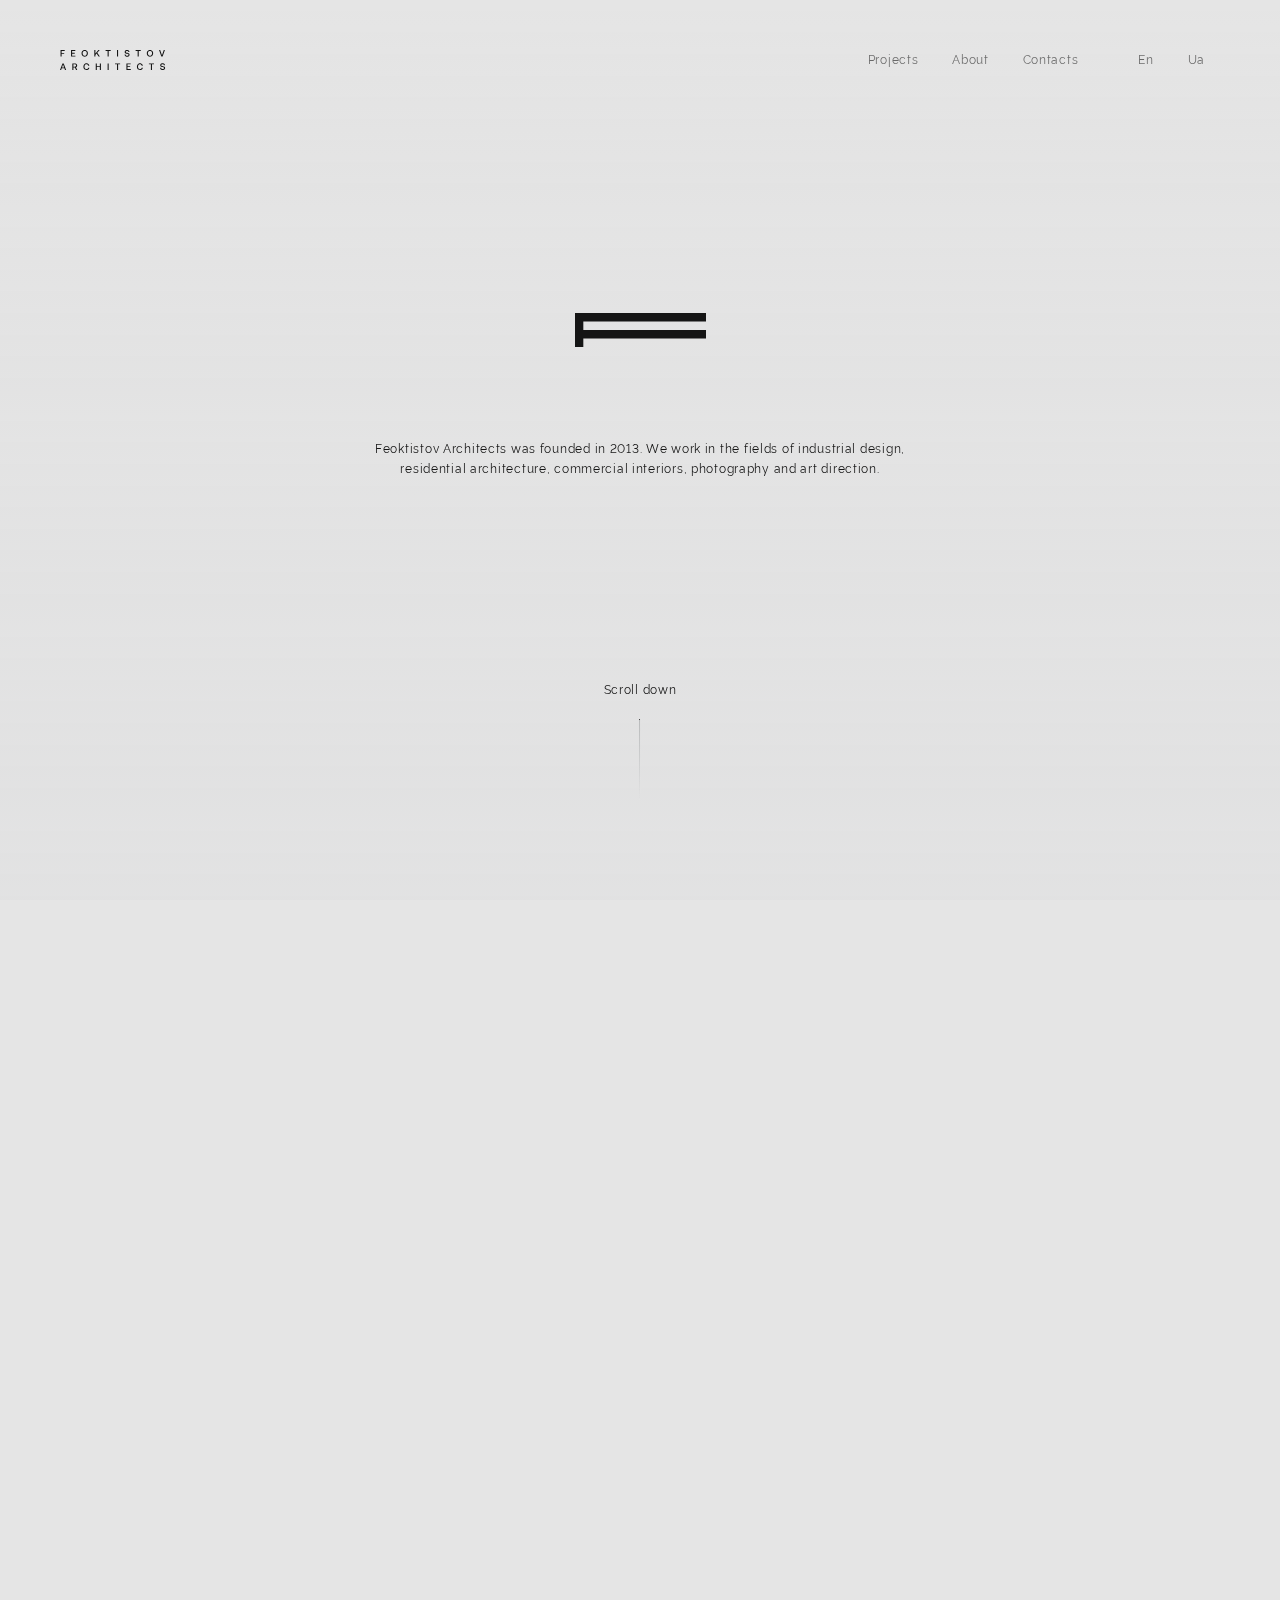
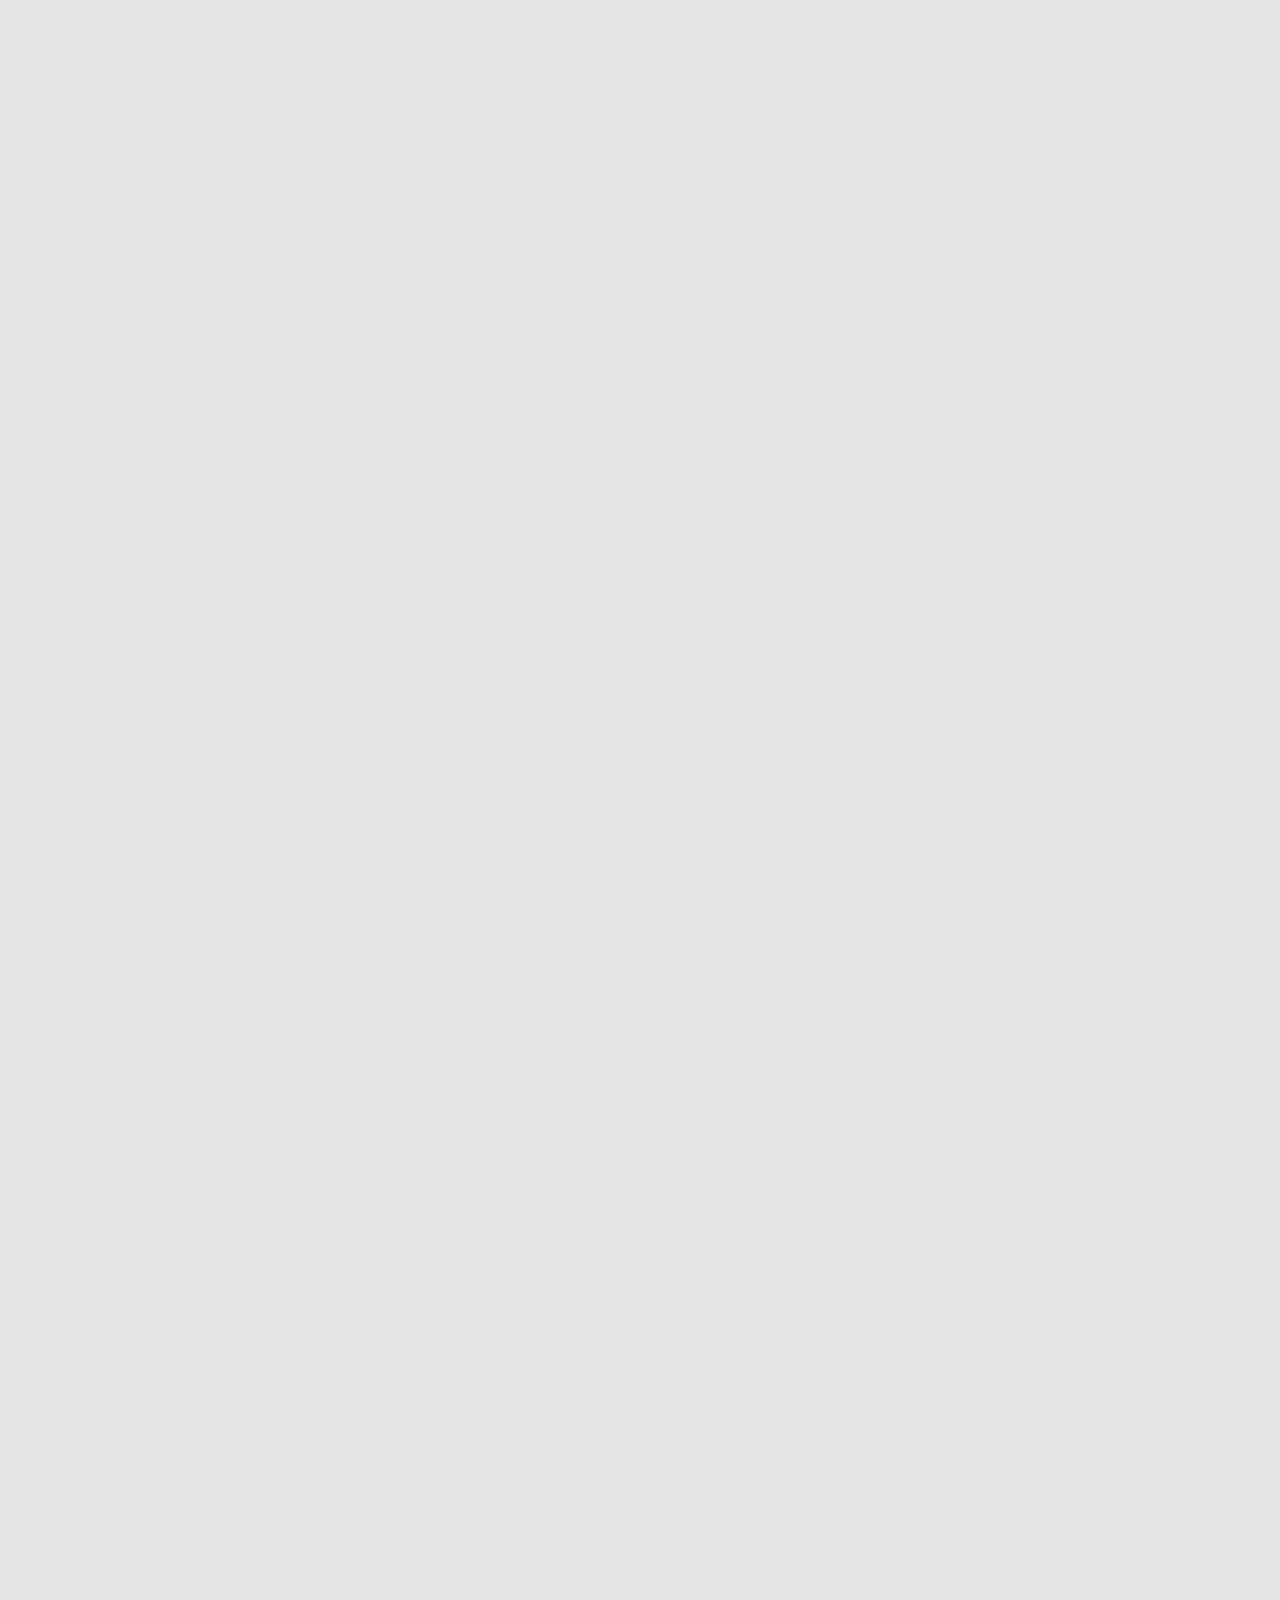
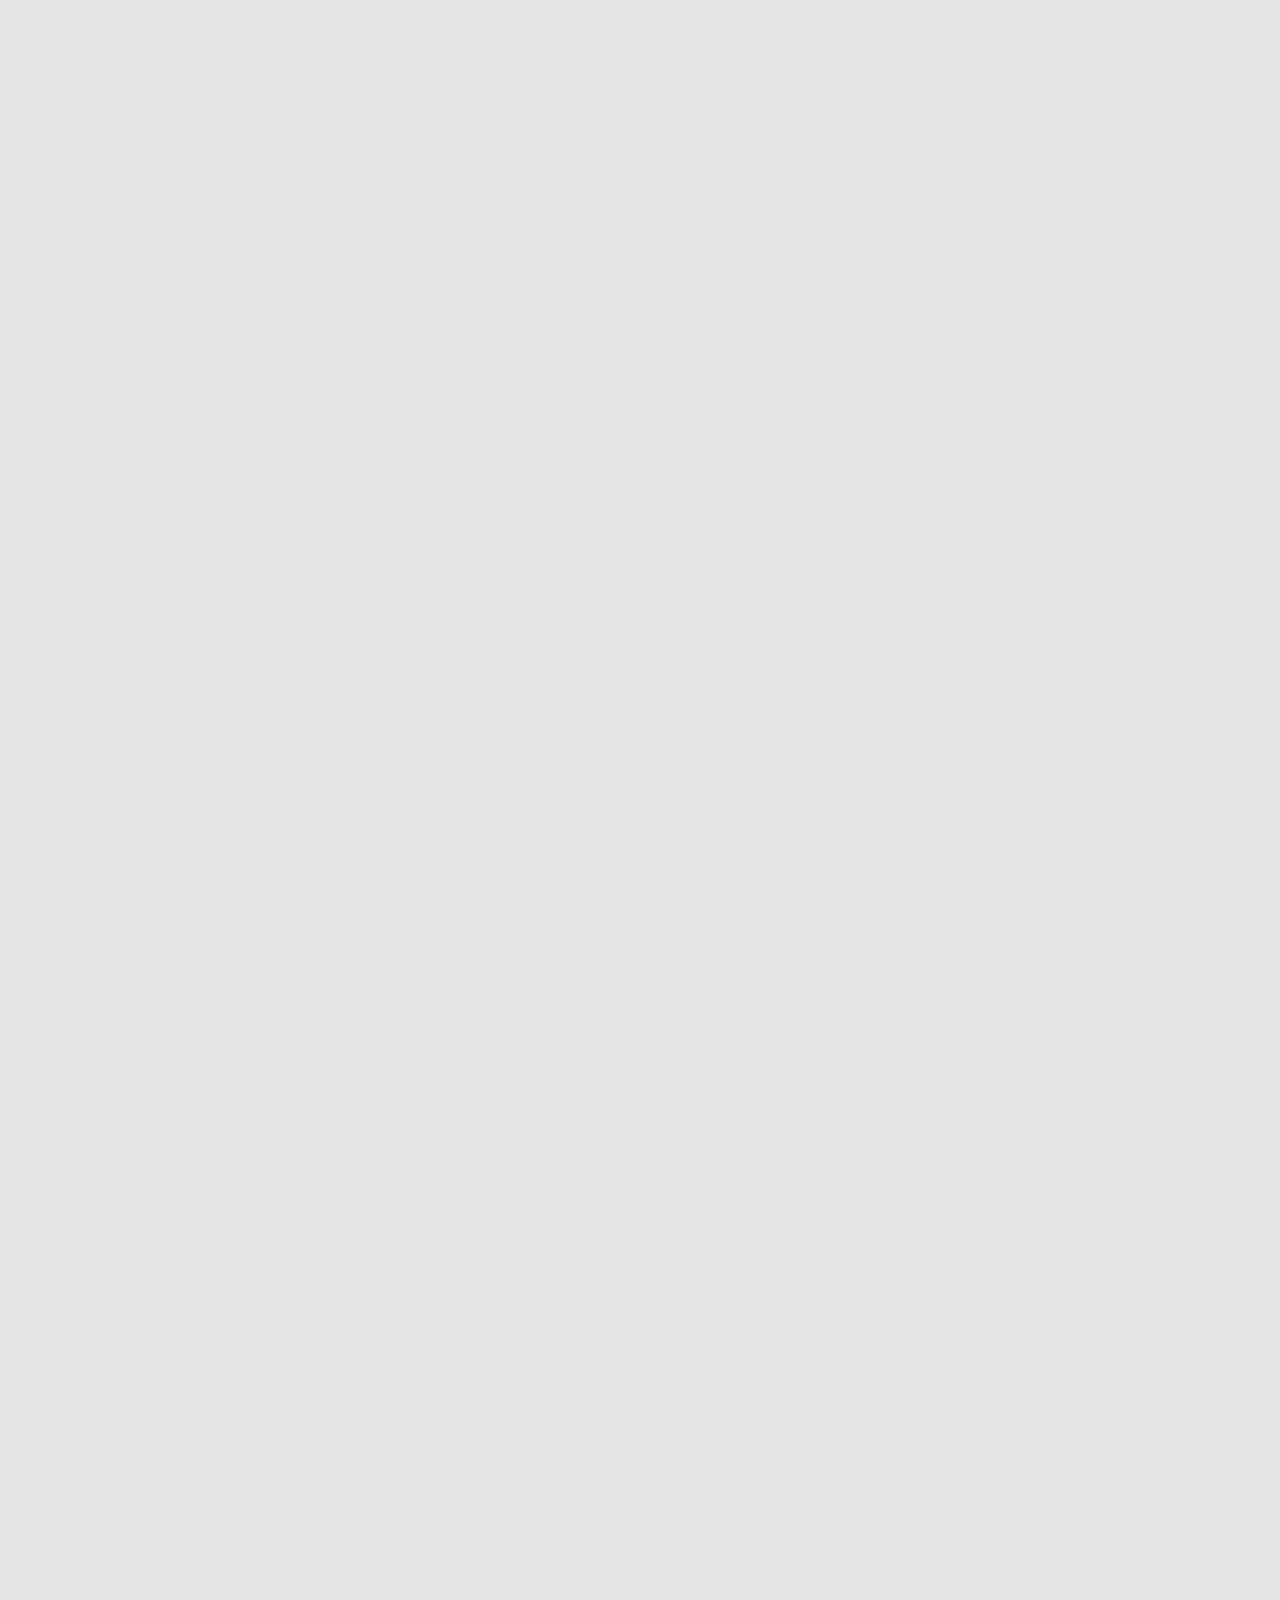
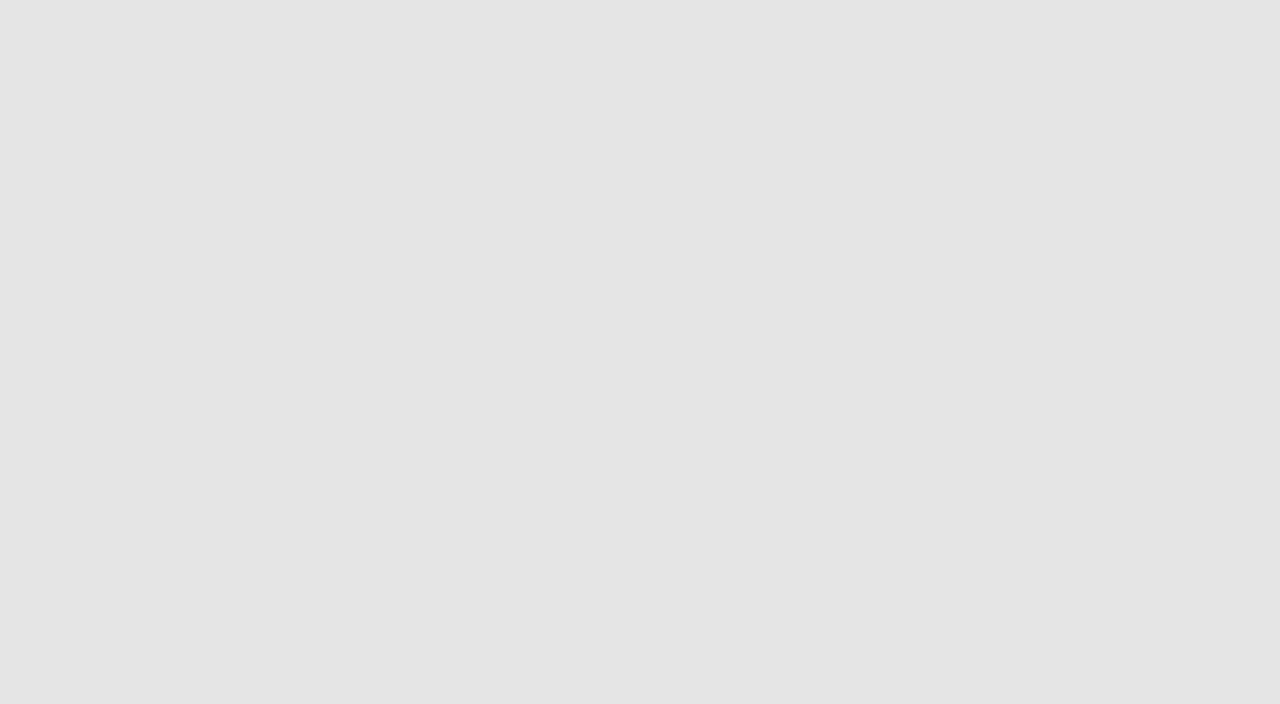
==== index.html @ 5d20e9a1 "zoom restore" ====
<!DOCTYPE html>
<html lang="ru">
<head>
	<meta charset="utf-8">
	<title>index.html</title>
	<meta name="description" content="">
	<meta http-equiv="X-UA-Compatible" content="IE=edge">
	<meta name="viewport" content="width=device-width, initial-scale=1, maximum-scale=1">
	<meta property="og:image" content="path/to/image.jpg">
	<link rel="icon" href="img/favicon/favicon.ico">
	<link rel="apple-touch-icon" sizes="180x180" href="img/favicon/apple-touch-icon-180x180.png">
	<meta name="theme-color" content="#000">
	<link rel="stylesheet" href="css/main.min.css">


	<meta name="robots" content="noindex, nofollow" />


</head>
<body>
	<header class="header-main">
			<a href="index.html" class="logo">

				<svg width="106" height="20" viewBox="0 0 106 20" fill="none" xmlns="http://www.w3.org/2000/svg"> <path fill-rule="evenodd" clip-rule="evenodd" d="M26.3571 6.21734C25.8747 6.50137 25.3246 6.64565 24.7115 6.64565C24.0938 6.64565 23.5483 6.50137 23.0658 6.21734C22.5834 5.93326 22.2092 5.53652 21.9432 5.03155C21.6772 4.52662 21.542 3.95852 21.542 3.32282C21.542 2.68709 21.6772 2.11903 21.9432 1.61406C22.2092 1.10909 22.5834 0.71688 23.0658 0.428314C23.5483 0.144283 24.0983 0 24.7115 0C25.3292 0 25.8747 0.144283 26.3571 0.428314C26.8395 0.712345 27.2137 1.10909 27.4797 1.61406C27.7457 2.11903 27.881 2.68709 27.881 3.32282C27.881 3.95852 27.7457 4.52662 27.4797 5.03155C27.2137 5.53652 26.8395 5.93326 26.3571 6.21734ZM23.6339 5.40126C23.9495 5.60414 24.3057 5.70334 24.7115 5.70334C25.1172 5.70334 25.4734 5.60414 25.789 5.40126C26.1046 5.19837 26.3481 4.91434 26.5194 4.55366C26.6907 4.19297 26.7809 3.78271 26.7809 3.32732C26.7809 2.87197 26.6953 2.4662 26.5194 2.10098C26.3436 1.7358 26.1001 1.45626 25.789 1.25337C25.4734 1.05049 25.1172 0.951291 24.7115 0.951291C24.3057 0.951291 23.9495 1.05049 23.6339 1.25337C23.3183 1.45626 23.0749 1.74029 22.9035 2.10098C22.7277 2.4662 22.642 2.87197 22.642 3.32732C22.642 3.78271 22.7277 4.18848 22.9035 4.55366C23.0749 4.91883 23.3183 5.20291 23.6339 5.40126Z" fill="#151515"/> <path d="M4.71597 1.01443V0.0631376H0.545541V6.59154H1.61858V3.83228H4.17494V2.90803H1.61858V1.01443H4.71597Z" fill="#151515"/> <path d="M15.3021 1.01443V0.0631376H11.0415V6.59154H15.4148V5.6402H12.1145V3.7466H14.743V2.82235H12.1145V1.01443H15.3021Z" fill="#151515"/> <path d="M35.3968 3.431V0.0631376H34.3238V6.59154H35.3968V4.88277L36.533 3.60686L38.5753 6.59154H39.8738L37.2994 2.78629L39.698 0.0631376H38.3905L35.3968 3.431Z" fill="#151515"/> <path d="M50.6944 0.0631376V1.01443H48.679V6.59154H47.606V1.01443H45.5907V0.0631376H50.6944Z" fill="#151515"/> <path d="M58.0794 6.59154V0.0631376H57.0064V6.59154H58.0794Z" fill="#151515"/> <path d="M66.0551 5.39223C66.3391 5.62669 66.7043 5.74394 67.1597 5.74394C67.5564 5.74394 67.8811 5.65826 68.1245 5.48694C68.368 5.31562 68.4942 5.07663 68.4942 4.77459C68.4942 4.55815 68.4266 4.38234 68.2958 4.25611C68.1606 4.12983 67.9802 4.03068 67.7503 3.96305C67.5204 3.89542 67.1957 3.82326 66.781 3.7466C66.3571 3.66999 65.9965 3.57529 65.6944 3.45355C65.3923 3.33185 65.1488 3.14697 64.9595 2.899C64.7701 2.65103 64.6755 2.32191 64.6755 1.92063C64.6755 1.54643 64.7746 1.21282 64.9685 0.924257C65.1624 0.635691 65.4374 0.405771 65.7891 0.24348C66.1407 0.0811455 66.542 0 66.9974 0C67.4618 0 67.8811 0.0856804 68.2462 0.261488C68.6114 0.43734 68.9 0.676286 69.1119 0.978369C69.3238 1.28494 69.4365 1.63211 69.459 2.02437H68.404C68.368 1.69071 68.2192 1.4202 67.9667 1.21282C67.7097 1.0054 67.3896 0.906205 66.9974 0.906205C66.6187 0.906205 66.3166 0.987395 66.0866 1.15418C65.8612 1.321 65.7485 1.55097 65.7485 1.84851C65.7485 2.06043 65.8161 2.22725 65.9469 2.35348C66.0821 2.47971 66.258 2.56989 66.4834 2.63302C66.7088 2.69612 67.0289 2.76374 67.4437 2.8404C67.8675 2.91705 68.2282 3.01625 68.5348 3.13795C68.8414 3.26422 69.0893 3.44457 69.2787 3.688C69.4681 3.93148 69.5673 4.25157 69.5673 4.64832C69.5673 5.03155 69.4636 5.37872 69.2607 5.68529C69.0533 5.99191 68.7692 6.22632 68.404 6.39768C68.0388 6.569 67.6196 6.65463 67.1552 6.65463C66.6412 6.65463 66.1858 6.55997 65.7936 6.37514C65.4013 6.19026 65.0947 5.92877 64.8738 5.59512C64.6529 5.26151 64.5402 4.88277 64.5357 4.45446L65.5907 4.47251C65.6177 4.8512 65.771 5.16231 66.0551 5.39223Z" fill="#151515"/> <path d="M80.7395 1.01443V0.0631376H75.6358V1.01443H77.6511V6.59154H78.7242V1.01443H80.7395Z" fill="#151515"/> <path fill-rule="evenodd" clip-rule="evenodd" d="M91.6187 6.21734C91.1363 6.50137 90.5862 6.64565 89.973 6.64565C89.3599 6.64565 88.8098 6.50137 88.3274 6.21734C87.845 5.93326 87.4708 5.53652 87.2048 5.03155C86.9388 4.52662 86.8035 3.95852 86.8035 3.32282C86.8035 2.68709 86.9388 2.11903 87.2048 1.61406C87.4708 1.10909 87.845 0.71688 88.3274 0.428314C88.8098 0.144283 89.3599 0 89.973 0C90.5862 0 91.1363 0.144283 91.6187 0.428314C92.1011 0.712345 92.4753 1.10909 92.7413 1.61406C93.0073 2.11903 93.1426 2.68709 93.1426 3.32282C93.1426 3.95852 93.0073 4.52662 92.7413 5.03155C92.4753 5.53652 92.1011 5.93326 91.6187 6.21734ZM88.8955 5.40126C89.2111 5.60414 89.5673 5.70334 89.973 5.70334C90.3788 5.70334 90.735 5.60414 91.0506 5.40126C91.3662 5.19837 91.6096 4.91434 91.781 4.55366C91.9523 4.19297 92.0425 3.78271 92.0425 3.32732C92.0425 2.87197 91.9568 2.4662 91.781 2.10098C91.6051 1.7358 91.3617 1.45626 91.0506 1.25337C90.735 1.05049 90.3788 0.951291 89.973 0.951291C89.5673 0.951291 89.2111 1.05049 88.8955 1.25337C88.5799 1.45626 88.3364 1.74029 88.1651 2.10098C87.9893 2.4662 87.9036 2.87197 87.9036 3.32732C87.9036 3.78271 87.9893 4.18848 88.1651 4.55366C88.3409 4.91883 88.5799 5.20291 88.8955 5.40126Z" fill="#151515"/> <path d="M101.975 5.30206L100.176 0.0631376H99.0353L101.33 6.59154H102.615L104.901 0.0631376H103.792L101.975 5.30206Z" fill="#151515"/> <path fill-rule="evenodd" clip-rule="evenodd" d="M2.44364 13.4085H3.71957L6.1542 19.9369H5.00902L4.39135 18.3228H1.71326L1.10911 19.9369H0L2.44364 13.4085ZM4.09378 17.4076L3.04779 14.5627L2.01082 17.4076H4.09378Z" fill="#151515"/> <path fill-rule="evenodd" clip-rule="evenodd" d="M16.8936 14.3914C16.7043 14.0803 16.4382 13.8368 16.0956 13.6655C15.7529 13.4941 15.3562 13.4085 14.8963 13.4085H12.3219V19.9324H13.395V17.5654H14.8512L16.0911 19.9324H17.2859L15.9062 17.331C16.294 17.1957 16.6006 16.9613 16.8305 16.6321C17.0604 16.303 17.1777 15.9243 17.1777 15.4869C17.1777 15.0721 17.083 14.707 16.8936 14.3914ZM15.7394 16.3255C15.5095 16.5329 15.2029 16.6366 14.8197 16.6366V16.6411H13.404V14.3463H14.8197C15.2074 14.3463 15.514 14.45 15.7394 14.6573C15.9648 14.8648 16.0776 15.1443 16.0776 15.4914C16.0776 15.8386 15.9694 16.1181 15.7394 16.3255Z" fill="#151515"/> <path d="M24.8963 13.7692C25.3697 13.4941 25.9288 13.3544 26.56 13.3544C27.0514 13.3544 27.4933 13.4491 27.89 13.6339C28.2868 13.8188 28.6069 14.0848 28.8549 14.4319C29.1028 14.7791 29.2606 15.1758 29.3283 15.6312H28.2552C28.1515 15.2164 27.9441 14.8873 27.6375 14.6529C27.331 14.4184 26.9567 14.2967 26.5104 14.2967C26.1046 14.2967 25.753 14.3959 25.4464 14.5987C25.1398 14.8016 24.9099 15.0812 24.7475 15.4374C24.5852 15.7935 24.5041 16.2083 24.5041 16.6727C24.5041 17.1326 24.5852 17.5428 24.7475 17.9035C24.9099 18.2642 25.1443 18.5437 25.4464 18.7466C25.753 18.9495 26.1046 19.0487 26.5104 19.0487C26.9567 19.0487 27.331 18.9315 27.633 18.6925C27.9351 18.4536 28.138 18.1289 28.2417 17.7142H29.3147C29.2471 18.174 29.0893 18.5753 28.8458 18.9179C28.6024 19.2606 28.2823 19.5221 27.89 19.7115C27.4978 19.9008 27.0559 19.991 26.5555 19.991C25.9198 19.991 25.3652 19.8558 24.8918 19.5807C24.4184 19.3057 24.0487 18.9179 23.7917 18.4175C23.5347 17.9171 23.404 17.3355 23.404 16.6682C23.404 16.0099 23.5347 15.4283 23.7917 14.9279C24.0532 14.4319 24.4184 14.0442 24.8963 13.7692Z" fill="#151515"/> <path d="M36.817 16.1497V13.3995H35.7439V19.9369H36.817V17.101H39.8467V19.9369H40.9198V13.3995H39.8467V16.1497H36.817Z" fill="#151515"/> <path d="M48.6881 13.4085V19.9369H47.615V13.4085H48.6881Z" fill="#151515"/> <path d="M60.1128 14.3598V13.4085H55.0091V14.3598H57.0244V19.9369H58.0974V14.3598H60.1128Z" fill="#151515"/> <path d="M70.6899 13.4085V14.3598H67.4978V16.1677H70.1263V17.092H67.4978V18.9856H70.7981V19.9369H66.4248V13.4085H70.6899Z" fill="#151515"/> <path d="M80.0767 13.3544C79.4455 13.3544 78.8865 13.4941 78.4131 13.7692C77.9397 14.0442 77.57 14.4319 77.3085 14.9279C77.0515 15.4283 76.9207 16.0099 76.9207 16.6682C76.9207 17.3355 77.0515 17.9171 77.3085 18.4175C77.5655 18.9179 77.9352 19.3057 78.4085 19.5807C78.882 19.8558 79.4365 19.991 80.0722 19.991C80.5727 19.991 81.0145 19.9008 81.4067 19.7115C81.799 19.5221 82.1191 19.2606 82.3626 18.9179C82.606 18.5753 82.7638 18.174 82.8315 17.7142H81.7584C81.6547 18.1289 81.4518 18.4536 81.1498 18.6925C80.8477 18.9315 80.4735 19.0487 80.0271 19.0487C79.6214 19.0487 79.2697 18.9495 78.9631 18.7466C78.661 18.5437 78.4266 18.2642 78.2643 17.9035C78.102 17.5428 78.0208 17.1326 78.0208 16.6727C78.0208 16.2083 78.102 15.7935 78.2643 15.4374C78.4266 15.0812 78.6565 14.8016 78.9631 14.5987C79.2697 14.3959 79.6214 14.2967 80.0271 14.2967C80.4735 14.2967 80.8477 14.4184 81.1543 14.6529C81.4609 14.8873 81.6683 15.2164 81.7719 15.6312H82.845C82.7774 15.1758 82.6196 14.7791 82.3716 14.4319C82.1236 14.0848 81.8035 13.8188 81.4067 13.6339C81.01 13.4491 80.5682 13.3544 80.0767 13.3544Z" fill="#151515"/> <path d="M93.9947 13.4085V14.3598H91.9793V19.9369H90.9063V14.3598H88.891V13.4085H93.9947Z" fill="#151515"/> <path d="M102.692 19.0893C102.236 19.0893 101.871 18.9721 101.587 18.7376C101.303 18.5077 101.15 18.1966 101.123 17.8179L100.068 17.7998C100.072 18.2281 100.185 18.6069 100.406 18.9405C100.627 19.2741 100.933 19.5356 101.326 19.7205C101.718 19.9053 102.173 20 102.687 20C103.152 20 103.571 19.9144 103.936 19.743C104.301 19.5717 104.585 19.3373 104.793 19.0307C104.996 18.7241 105.099 18.3769 105.099 17.9937C105.099 17.5969 105.005 17.2768 104.811 17.0334C104.621 16.7899 104.373 16.6096 104.067 16.4833C103.76 16.3616 103.4 16.2624 102.976 16.1858C102.561 16.1091 102.241 16.0415 102.015 15.9784C101.79 15.9153 101.614 15.8251 101.479 15.6989C101.348 15.5726 101.281 15.4058 101.281 15.1939C101.281 14.8963 101.393 14.6664 101.619 14.4995C101.849 14.3328 102.151 14.2516 102.529 14.2516C102.922 14.2516 103.242 14.3508 103.499 14.5582C103.751 14.7656 103.9 15.0361 103.936 15.3697H104.991C104.969 14.9775 104.856 14.6303 104.644 14.3237C104.432 14.0217 104.143 13.7827 103.778 13.6069C103.413 13.431 102.994 13.3454 102.529 13.3454C102.074 13.3454 101.673 13.4265 101.321 13.5888C100.969 13.7511 100.694 13.9811 100.501 14.2696C100.307 14.5582 100.207 14.8918 100.207 15.266C100.207 15.6673 100.302 15.9964 100.492 16.2444C100.681 16.4923 100.924 16.6772 101.226 16.7989C101.529 16.9207 101.889 17.0154 102.313 17.092C102.728 17.1686 103.052 17.2408 103.282 17.3084C103.512 17.376 103.693 17.4752 103.828 17.6015C103.959 17.7277 104.026 17.9035 104.026 18.12C104.026 18.422 103.9 18.661 103.657 18.8323C103.413 19.0036 103.088 19.0893 102.692 19.0893Z" fill="#151515"/> </svg>

			</a>
			<div class="navs-wrap">
				<nav clas="nav-main">
					<a href="projects.html">Projects</a>
					<a href="aboutus.html">About</a>
					<a href="contactus.html">Contacts</a>
				</nav>
				<nav class="nav-lang">
					<a href="#">En</a>
					<a href="#">Ua</a>
				</nav>
			</div>
		</header>
	<div class="viewport">
		<div id="scroll-container">
			<section class="section-head">
				<svg width="131" height="34" viewBox="0 0 131 34" fill="none" xmlns="http://www.w3.org/2000/svg"> <path d="M0 0V34H8.31711V25.5H131V17H8.31711V8.5H131V0H0Z" fill="#151515"/> </svg>
				<h1>Feoktistov Architects was founded in 2013. We work in the fields of industrial design, residential architecture, commercial interiors, photography and art direction.</h1>
				<spam class="scrolldown">Scroll down</span>
			</section>
			<section id="projects" class="section-projects section--width">
				<div class="projects-holder">
					<a href="project.html" class="project-item">
						<div class="img" >
							<img class="b-lazy" width="480" height="580"
								src="[data-uri]" 
								data-src="img/project1.jpg" 
								data-srcset="img/project1-0.5.jpg 480w, img/project1-0.75.jpg 960w, img/project1.jpg 1440w">
						</div>
						<p class="project-name">Gorcafe 1654</p>
						<span class="location">Kharkiv, Ukraine</span>
					</a>
					<a href="project.html" class="project-item rellax" data-rellax-speed="3.5">
						<div class="img" >
							<img class="b-lazy" width="480" height="580" src="[data-uri]" data-src="img/project2.jpg">
						</div>
						<p class="project-name">Dental Clinic WHITE</p>
						<span class="location">Prague, Czech Republic</span>
					</a>
					<a href="project.html" class="project-item">
						<div class="img" >
							<img class="b-lazy" width="480" height="580" src="[data-uri]" data-src="img/project3.jpg">
						</div>
						<p class="project-name">Gastrobistro Tangerine</p>
						<span class="location">Kharkiv, Ukraine</span>
					</a>
					<a href="project.html" class="project-item rellax" data-rellax-speed="3.5">
						<div class="img" >
							<img class="b-lazy" width="480" height="580" src="[data-uri]" data-src="img/project4.jpg">
						</div>
						<p class="project-name">JZL</p>
						<span class="location">Kyiv, Ukraine</span>
					</a>
					
				</div>
				<div class="center">
					<a class="all a-line" href="projects.html">Все проекты</a>
				</div>
			</section>
			<section class="section-about section--width">
				<h2>О Нас</h2>
				<p class="description">Deserunt adipisicing reprehenderit occaecat laboris velit sit eu nostrud ea et ex cupidatat quis. In reprehenderit aliqua commodo proident velit in ipsum non pariatur. Elit nulla anim eiusmod est aliquip reprehenderit fugiat consectetur.</p>
				<div class="about-holder">
					<div class="about-item">
						<div class="img">
							<img class="b-lazy" src="[data-uri]" width="380" height="480" data-src="img/about1.jpg" data-aos="fade-in">
						</div>
						<p>Tatyana Feoktistova</p>
						<p class="position">Co-Owner / Designer</p>
						<p>Feoktistov Architects was founded in 2013. We work in the fields of industrial design, residential architecture, commercial interiors, photography and art direction. Facebook Instagram</p>
					</div>
					<div class="about-item rellax-center">
						<div class="img">
							<img class="b-lazy" src="[data-uri]" width="380" height="480" data-src="img/about2.jpg" data-aos="fade-in">
						</div>
						<p>Nikita Feoktistov</p>
						<p class="position">Owner / Architector</p>
						<p>Feoktistov Architects was founded in 2013. We work in the fields of industrial design, residential architecture, commercial interiors, photography and art direction.</p>
					</div>
				</div>
			</section>
			<section class="section-contactus">
				<h2>contact us</h2>
				<p>Feoktistov Architects was founded in 2013. We work in the fields of industrial design, residential architecture, commercial interiors, photography and art direction.</p>
				<div class="running-line">
					<a class="a-line" href="mailto:studio@feoktistovarchitects.com" target="_blank">studio@feoktistovarchitects.com</a>
					<a class="a-line" href="mailto:studio@feoktistovarchitects.com" target="_blank">studio@feoktistovarchitects.com</a>
					<a class="a-line" href="mailto:studio@feoktistovarchitects.com" target="_blank">studio@feoktistovarchitects.com</a>
					<a class="a-line" href="mailto:studio@feoktistovarchitects.com" target="_blank">studio@feoktistovarchitects.com</a>
					<a class="a-line" href="mailto:studio@feoktistovarchitects.com" target="_blank">studio@feoktistovarchitects.com</a>
					<a class="a-line" href="mailto:studio@feoktistovarchitects.com" target="_blank">studio@feoktistovarchitects.com</a>
				</div>
				<div class="phone">
					+38 (050) 401 86 61  &nbsp;|&nbsp;  <a href="#" class="a-line">Telegram</a>
				</div>
				<nav class="nav-social">
					<a href="#" class="a-line">Instagram</a>
					<a href="#" class="a-line">Pinterest</a>
					<a href="#" class="a-line">Behance</a>
				</nav>
			</section>
			<footer class="footer-main">
				<span>© 2021 feoktistovarchitects</span>
				<nav class="nav-policy">
					<a href="policy.html">Privacy Policy</a>
					<a href="policy.html">Credits</a>
				</nav>
			</footer>
		</div>
	</div>

	<script src="js/scripts.min.js"></script>
</body>
</html>
---- css/main.min.css ----
[data-aos][data-aos][data-aos-duration="50"],body[data-aos-duration="50"] [data-aos]{transition-duration:50ms}[data-aos][data-aos][data-aos-delay="50"],body[data-aos-delay="50"] [data-aos]{transition-delay:0}[data-aos][data-aos][data-aos-delay="50"].aos-animate,body[data-aos-delay="50"] [data-aos].aos-animate{transition-delay:50ms}[data-aos][data-aos][data-aos-duration="100"],body[data-aos-duration="100"] [data-aos]{transition-duration:.1s}[data-aos][data-aos][data-aos-delay="100"],body[data-aos-delay="100"] [data-aos]{transition-delay:0}[data-aos][data-aos][data-aos-delay="100"].aos-animate,body[data-aos-delay="100"] [data-aos].aos-animate{transition-delay:.1s}[data-aos][data-aos][data-aos-duration="150"],body[data-aos-duration="150"] [data-aos]{transition-duration:.15s}[data-aos][data-aos][data-aos-delay="150"],body[data-aos-delay="150"] [data-aos]{transition-delay:0}[data-aos][data-aos][data-aos-delay="150"].aos-animate,body[data-aos-delay="150"] [data-aos].aos-animate{transition-delay:.15s}[data-aos][data-aos][data-aos-duration="200"],body[data-aos-duration="200"] [data-aos]{transition-duration:.2s}[data-aos][data-aos][data-aos-delay="200"],body[data-aos-delay="200"] [data-aos]{transition-delay:0}[data-aos][data-aos][data-aos-delay="200"].aos-animate,body[data-aos-delay="200"] [data-aos].aos-animate{transition-delay:.2s}[data-aos][data-aos][data-aos-duration="250"],body[data-aos-duration="250"] [data-aos]{transition-duration:.25s}[data-aos][data-aos][data-aos-delay="250"],body[data-aos-delay="250"] [data-aos]{transition-delay:0}[data-aos][data-aos][data-aos-delay="250"].aos-animate,body[data-aos-delay="250"] [data-aos].aos-animate{transition-delay:.25s}[data-aos][data-aos][data-aos-duration="300"],body[data-aos-duration="300"] [data-aos]{transition-duration:.3s}[data-aos][data-aos][data-aos-delay="300"],body[data-aos-delay="300"] [data-aos]{transition-delay:0}[data-aos][data-aos][data-aos-delay="300"].aos-animate,body[data-aos-delay="300"] [data-aos].aos-animate{transition-delay:.3s}[data-aos][data-aos][data-aos-duration="350"],body[data-aos-duration="350"] [data-aos]{transition-duration:.35s}[data-aos][data-aos][data-aos-delay="350"],body[data-aos-delay="350"] [data-aos]{transition-delay:0}[data-aos][data-aos][data-aos-delay="350"].aos-animate,body[data-aos-delay="350"] [data-aos].aos-animate{transition-delay:.35s}[data-aos][data-aos][data-aos-duration="400"],body[data-aos-duration="400"] [data-aos]{transition-duration:.4s}[data-aos][data-aos][data-aos-delay="400"],body[data-aos-delay="400"] [data-aos]{transition-delay:0}[data-aos][data-aos][data-aos-delay="400"].aos-animate,body[data-aos-delay="400"] [data-aos].aos-animate{transition-delay:.4s}[data-aos][data-aos][data-aos-duration="450"],body[data-aos-duration="450"] [data-aos]{transition-duration:.45s}[data-aos][data-aos][data-aos-delay="450"],body[data-aos-delay="450"] [data-aos]{transition-delay:0}[data-aos][data-aos][data-aos-delay="450"].aos-animate,body[data-aos-delay="450"] [data-aos].aos-animate{transition-delay:.45s}[data-aos][data-aos][data-aos-duration="500"],body[data-aos-duration="500"] [data-aos]{transition-duration:.5s}[data-aos][data-aos][data-aos-delay="500"],body[data-aos-delay="500"] [data-aos]{transition-delay:0}[data-aos][data-aos][data-aos-delay="500"].aos-animate,body[data-aos-delay="500"] [data-aos].aos-animate{transition-delay:.5s}[data-aos][data-aos][data-aos-duration="550"],body[data-aos-duration="550"] [data-aos]{transition-duration:.55s}[data-aos][data-aos][data-aos-delay="550"],body[data-aos-delay="550"] [data-aos]{transition-delay:0}[data-aos][data-aos][data-aos-delay="550"].aos-animate,body[data-aos-delay="550"] [data-aos].aos-animate{transition-delay:.55s}[data-aos][data-aos][data-aos-duration="600"],body[data-aos-duration="600"] [data-aos]{transition-duration:.6s}[data-aos][data-aos][data-aos-delay="600"],body[data-aos-delay="600"] [data-aos]{transition-delay:0}[data-aos][data-aos][data-aos-delay="600"].aos-animate,body[data-aos-delay="600"] [data-aos].aos-animate{transition-delay:.6s}[data-aos][data-aos][data-aos-duration="650"],body[data-aos-duration="650"] [data-aos]{transition-duration:.65s}[data-aos][data-aos][data-aos-delay="650"],body[data-aos-delay="650"] [data-aos]{transition-delay:0}[data-aos][data-aos][data-aos-delay="650"].aos-animate,body[data-aos-delay="650"] [data-aos].aos-animate{transition-delay:.65s}[data-aos][data-aos][data-aos-duration="700"],body[data-aos-duration="700"] [data-aos]{transition-duration:.7s}[data-aos][data-aos][data-aos-delay="700"],body[data-aos-delay="700"] [data-aos]{transition-delay:0}[data-aos][data-aos][data-aos-delay="700"].aos-animate,body[data-aos-delay="700"] [data-aos].aos-animate{transition-delay:.7s}[data-aos][data-aos][data-aos-duration="750"],body[data-aos-duration="750"] [data-aos]{transition-duration:.75s}[data-aos][data-aos][data-aos-delay="750"],body[data-aos-delay="750"] [data-aos]{transition-delay:0}[data-aos][data-aos][data-aos-delay="750"].aos-animate,body[data-aos-delay="750"] [data-aos].aos-animate{transition-delay:.75s}[data-aos][data-aos][data-aos-duration="800"],body[data-aos-duration="800"] [data-aos]{transition-duration:.8s}[data-aos][data-aos][data-aos-delay="800"],body[data-aos-delay="800"] [data-aos]{transition-delay:0}[data-aos][data-aos][data-aos-delay="800"].aos-animate,body[data-aos-delay="800"] [data-aos].aos-animate{transition-delay:.8s}[data-aos][data-aos][data-aos-duration="850"],body[data-aos-duration="850"] [data-aos]{transition-duration:.85s}[data-aos][data-aos][data-aos-delay="850"],body[data-aos-delay="850"] [data-aos]{transition-delay:0}[data-aos][data-aos][data-aos-delay="850"].aos-animate,body[data-aos-delay="850"] [data-aos].aos-animate{transition-delay:.85s}[data-aos][data-aos][data-aos-duration="900"],body[data-aos-duration="900"] [data-aos]{transition-duration:.9s}[data-aos][data-aos][data-aos-delay="900"],body[data-aos-delay="900"] [data-aos]{transition-delay:0}[data-aos][data-aos][data-aos-delay="900"].aos-animate,body[data-aos-delay="900"] [data-aos].aos-animate{transition-delay:.9s}[data-aos][data-aos][data-aos-duration="950"],body[data-aos-duration="950"] [data-aos]{transition-duration:.95s}[data-aos][data-aos][data-aos-delay="950"],body[data-aos-delay="950"] [data-aos]{transition-delay:0}[data-aos][data-aos][data-aos-delay="950"].aos-animate,body[data-aos-delay="950"] [data-aos].aos-animate{transition-delay:.95s}[data-aos][data-aos][data-aos-duration="1000"],body[data-aos-duration="1000"] [data-aos]{transition-duration:1s}[data-aos][data-aos][data-aos-delay="1000"],body[data-aos-delay="1000"] [data-aos]{transition-delay:0}[data-aos][data-aos][data-aos-delay="1000"].aos-animate,body[data-aos-delay="1000"] [data-aos].aos-animate{transition-delay:1s}[data-aos][data-aos][data-aos-duration="1050"],body[data-aos-duration="1050"] [data-aos]{transition-duration:1.05s}[data-aos][data-aos][data-aos-delay="1050"],body[data-aos-delay="1050"] [data-aos]{transition-delay:0}[data-aos][data-aos][data-aos-delay="1050"].aos-animate,body[data-aos-delay="1050"] [data-aos].aos-animate{transition-delay:1.05s}[data-aos][data-aos][data-aos-duration="1100"],body[data-aos-duration="1100"] [data-aos]{transition-duration:1.1s}[data-aos][data-aos][data-aos-delay="1100"],body[data-aos-delay="1100"] [data-aos]{transition-delay:0}[data-aos][data-aos][data-aos-delay="1100"].aos-animate,body[data-aos-delay="1100"] [data-aos].aos-animate{transition-delay:1.1s}[data-aos][data-aos][data-aos-duration="1150"],body[data-aos-duration="1150"] [data-aos]{transition-duration:1.15s}[data-aos][data-aos][data-aos-delay="1150"],body[data-aos-delay="1150"] [data-aos]{transition-delay:0}[data-aos][data-aos][data-aos-delay="1150"].aos-animate,body[data-aos-delay="1150"] [data-aos].aos-animate{transition-delay:1.15s}[data-aos][data-aos][data-aos-duration="1200"],body[data-aos-duration="1200"] [data-aos]{transition-duration:1.2s}[data-aos][data-aos][data-aos-delay="1200"],body[data-aos-delay="1200"] [data-aos]{transition-delay:0}[data-aos][data-aos][data-aos-delay="1200"].aos-animate,body[data-aos-delay="1200"] [data-aos].aos-animate{transition-delay:1.2s}[data-aos][data-aos][data-aos-duration="1250"],body[data-aos-duration="1250"] [data-aos]{transition-duration:1.25s}[data-aos][data-aos][data-aos-delay="1250"],body[data-aos-delay="1250"] [data-aos]{transition-delay:0}[data-aos][data-aos][data-aos-delay="1250"].aos-animate,body[data-aos-delay="1250"] [data-aos].aos-animate{transition-delay:1.25s}[data-aos][data-aos][data-aos-duration="1300"],body[data-aos-duration="1300"] [data-aos]{transition-duration:1.3s}[data-aos][data-aos][data-aos-delay="1300"],body[data-aos-delay="1300"] [data-aos]{transition-delay:0}[data-aos][data-aos][data-aos-delay="1300"].aos-animate,body[data-aos-delay="1300"] [data-aos].aos-animate{transition-delay:1.3s}[data-aos][data-aos][data-aos-duration="1350"],body[data-aos-duration="1350"] [data-aos]{transition-duration:1.35s}[data-aos][data-aos][data-aos-delay="1350"],body[data-aos-delay="1350"] [data-aos]{transition-delay:0}[data-aos][data-aos][data-aos-delay="1350"].aos-animate,body[data-aos-delay="1350"] [data-aos].aos-animate{transition-delay:1.35s}[data-aos][data-aos][data-aos-duration="1400"],body[data-aos-duration="1400"] [data-aos]{transition-duration:1.4s}[data-aos][data-aos][data-aos-delay="1400"],body[data-aos-delay="1400"] [data-aos]{transition-delay:0}[data-aos][data-aos][data-aos-delay="1400"].aos-animate,body[data-aos-delay="1400"] [data-aos].aos-animate{transition-delay:1.4s}[data-aos][data-aos][data-aos-duration="1450"],body[data-aos-duration="1450"] [data-aos]{transition-duration:1.45s}[data-aos][data-aos][data-aos-delay="1450"],body[data-aos-delay="1450"] [data-aos]{transition-delay:0}[data-aos][data-aos][data-aos-delay="1450"].aos-animate,body[data-aos-delay="1450"] [data-aos].aos-animate{transition-delay:1.45s}[data-aos][data-aos][data-aos-duration="1500"],body[data-aos-duration="1500"] [data-aos]{transition-duration:1.5s}[data-aos][data-aos][data-aos-delay="1500"],body[data-aos-delay="1500"] [data-aos]{transition-delay:0}[data-aos][data-aos][data-aos-delay="1500"].aos-animate,body[data-aos-delay="1500"] [data-aos].aos-animate{transition-delay:1.5s}[data-aos][data-aos][data-aos-duration="1550"],body[data-aos-duration="1550"] [data-aos]{transition-duration:1.55s}[data-aos][data-aos][data-aos-delay="1550"],body[data-aos-delay="1550"] [data-aos]{transition-delay:0}[data-aos][data-aos][data-aos-delay="1550"].aos-animate,body[data-aos-delay="1550"] [data-aos].aos-animate{transition-delay:1.55s}[data-aos][data-aos][data-aos-duration="1600"],body[data-aos-duration="1600"] [data-aos]{transition-duration:1.6s}[data-aos][data-aos][data-aos-delay="1600"],body[data-aos-delay="1600"] [data-aos]{transition-delay:0}[data-aos][data-aos][data-aos-delay="1600"].aos-animate,body[data-aos-delay="1600"] [data-aos].aos-animate{transition-delay:1.6s}[data-aos][data-aos][data-aos-duration="1650"],body[data-aos-duration="1650"] [data-aos]{transition-duration:1.65s}[data-aos][data-aos][data-aos-delay="1650"],body[data-aos-delay="1650"] [data-aos]{transition-delay:0}[data-aos][data-aos][data-aos-delay="1650"].aos-animate,body[data-aos-delay="1650"] [data-aos].aos-animate{transition-delay:1.65s}[data-aos][data-aos][data-aos-duration="1700"],body[data-aos-duration="1700"] [data-aos]{transition-duration:1.7s}[data-aos][data-aos][data-aos-delay="1700"],body[data-aos-delay="1700"] [data-aos]{transition-delay:0}[data-aos][data-aos][data-aos-delay="1700"].aos-animate,body[data-aos-delay="1700"] [data-aos].aos-animate{transition-delay:1.7s}[data-aos][data-aos][data-aos-duration="1750"],body[data-aos-duration="1750"] [data-aos]{transition-duration:1.75s}[data-aos][data-aos][data-aos-delay="1750"],body[data-aos-delay="1750"] [data-aos]{transition-delay:0}[data-aos][data-aos][data-aos-delay="1750"].aos-animate,body[data-aos-delay="1750"] [data-aos].aos-animate{transition-delay:1.75s}[data-aos][data-aos][data-aos-duration="1800"],body[data-aos-duration="1800"] [data-aos]{transition-duration:1.8s}[data-aos][data-aos][data-aos-delay="1800"],body[data-aos-delay="1800"] [data-aos]{transition-delay:0}[data-aos][data-aos][data-aos-delay="1800"].aos-animate,body[data-aos-delay="1800"] [data-aos].aos-animate{transition-delay:1.8s}[data-aos][data-aos][data-aos-duration="1850"],body[data-aos-duration="1850"] [data-aos]{transition-duration:1.85s}[data-aos][data-aos][data-aos-delay="1850"],body[data-aos-delay="1850"] [data-aos]{transition-delay:0}[data-aos][data-aos][data-aos-delay="1850"].aos-animate,body[data-aos-delay="1850"] [data-aos].aos-animate{transition-delay:1.85s}[data-aos][data-aos][data-aos-duration="1900"],body[data-aos-duration="1900"] [data-aos]{transition-duration:1.9s}[data-aos][data-aos][data-aos-delay="1900"],body[data-aos-delay="1900"] [data-aos]{transition-delay:0}[data-aos][data-aos][data-aos-delay="1900"].aos-animate,body[data-aos-delay="1900"] [data-aos].aos-animate{transition-delay:1.9s}[data-aos][data-aos][data-aos-duration="1950"],body[data-aos-duration="1950"] [data-aos]{transition-duration:1.95s}[data-aos][data-aos][data-aos-delay="1950"],body[data-aos-delay="1950"] [data-aos]{transition-delay:0}[data-aos][data-aos][data-aos-delay="1950"].aos-animate,body[data-aos-delay="1950"] [data-aos].aos-animate{transition-delay:1.95s}[data-aos][data-aos][data-aos-duration="2000"],body[data-aos-duration="2000"] [data-aos]{transition-duration:2s}[data-aos][data-aos][data-aos-delay="2000"],body[data-aos-delay="2000"] [data-aos]{transition-delay:0}[data-aos][data-aos][data-aos-delay="2000"].aos-animate,body[data-aos-delay="2000"] [data-aos].aos-animate{transition-delay:2s}[data-aos][data-aos][data-aos-duration="2050"],body[data-aos-duration="2050"] [data-aos]{transition-duration:2.05s}[data-aos][data-aos][data-aos-delay="2050"],body[data-aos-delay="2050"] [data-aos]{transition-delay:0}[data-aos][data-aos][data-aos-delay="2050"].aos-animate,body[data-aos-delay="2050"] [data-aos].aos-animate{transition-delay:2.05s}[data-aos][data-aos][data-aos-duration="2100"],body[data-aos-duration="2100"] [data-aos]{transition-duration:2.1s}[data-aos][data-aos][data-aos-delay="2100"],body[data-aos-delay="2100"] [data-aos]{transition-delay:0}[data-aos][data-aos][data-aos-delay="2100"].aos-animate,body[data-aos-delay="2100"] [data-aos].aos-animate{transition-delay:2.1s}[data-aos][data-aos][data-aos-duration="2150"],body[data-aos-duration="2150"] [data-aos]{transition-duration:2.15s}[data-aos][data-aos][data-aos-delay="2150"],body[data-aos-delay="2150"] [data-aos]{transition-delay:0}[data-aos][data-aos][data-aos-delay="2150"].aos-animate,body[data-aos-delay="2150"] [data-aos].aos-animate{transition-delay:2.15s}[data-aos][data-aos][data-aos-duration="2200"],body[data-aos-duration="2200"] [data-aos]{transition-duration:2.2s}[data-aos][data-aos][data-aos-delay="2200"],body[data-aos-delay="2200"] [data-aos]{transition-delay:0}[data-aos][data-aos][data-aos-delay="2200"].aos-animate,body[data-aos-delay="2200"] [data-aos].aos-animate{transition-delay:2.2s}[data-aos][data-aos][data-aos-duration="2250"],body[data-aos-duration="2250"] [data-aos]{transition-duration:2.25s}[data-aos][data-aos][data-aos-delay="2250"],body[data-aos-delay="2250"] [data-aos]{transition-delay:0}[data-aos][data-aos][data-aos-delay="2250"].aos-animate,body[data-aos-delay="2250"] [data-aos].aos-animate{transition-delay:2.25s}[data-aos][data-aos][data-aos-duration="2300"],body[data-aos-duration="2300"] [data-aos]{transition-duration:2.3s}[data-aos][data-aos][data-aos-delay="2300"],body[data-aos-delay="2300"] [data-aos]{transition-delay:0}[data-aos][data-aos][data-aos-delay="2300"].aos-animate,body[data-aos-delay="2300"] [data-aos].aos-animate{transition-delay:2.3s}[data-aos][data-aos][data-aos-duration="2350"],body[data-aos-duration="2350"] [data-aos]{transition-duration:2.35s}[data-aos][data-aos][data-aos-delay="2350"],body[data-aos-delay="2350"] [data-aos]{transition-delay:0}[data-aos][data-aos][data-aos-delay="2350"].aos-animate,body[data-aos-delay="2350"] [data-aos].aos-animate{transition-delay:2.35s}[data-aos][data-aos][data-aos-duration="2400"],body[data-aos-duration="2400"] [data-aos]{transition-duration:2.4s}[data-aos][data-aos][data-aos-delay="2400"],body[data-aos-delay="2400"] [data-aos]{transition-delay:0}[data-aos][data-aos][data-aos-delay="2400"].aos-animate,body[data-aos-delay="2400"] [data-aos].aos-animate{transition-delay:2.4s}[data-aos][data-aos][data-aos-duration="2450"],body[data-aos-duration="2450"] [data-aos]{transition-duration:2.45s}[data-aos][data-aos][data-aos-delay="2450"],body[data-aos-delay="2450"] [data-aos]{transition-delay:0}[data-aos][data-aos][data-aos-delay="2450"].aos-animate,body[data-aos-delay="2450"] [data-aos].aos-animate{transition-delay:2.45s}[data-aos][data-aos][data-aos-duration="2500"],body[data-aos-duration="2500"] [data-aos]{transition-duration:2.5s}[data-aos][data-aos][data-aos-delay="2500"],body[data-aos-delay="2500"] [data-aos]{transition-delay:0}[data-aos][data-aos][data-aos-delay="2500"].aos-animate,body[data-aos-delay="2500"] [data-aos].aos-animate{transition-delay:2.5s}[data-aos][data-aos][data-aos-duration="2550"],body[data-aos-duration="2550"] [data-aos]{transition-duration:2.55s}[data-aos][data-aos][data-aos-delay="2550"],body[data-aos-delay="2550"] [data-aos]{transition-delay:0}[data-aos][data-aos][data-aos-delay="2550"].aos-animate,body[data-aos-delay="2550"] [data-aos].aos-animate{transition-delay:2.55s}[data-aos][data-aos][data-aos-duration="2600"],body[data-aos-duration="2600"] [data-aos]{transition-duration:2.6s}[data-aos][data-aos][data-aos-delay="2600"],body[data-aos-delay="2600"] [data-aos]{transition-delay:0}[data-aos][data-aos][data-aos-delay="2600"].aos-animate,body[data-aos-delay="2600"] [data-aos].aos-animate{transition-delay:2.6s}[data-aos][data-aos][data-aos-duration="2650"],body[data-aos-duration="2650"] [data-aos]{transition-duration:2.65s}[data-aos][data-aos][data-aos-delay="2650"],body[data-aos-delay="2650"] [data-aos]{transition-delay:0}[data-aos][data-aos][data-aos-delay="2650"].aos-animate,body[data-aos-delay="2650"] [data-aos].aos-animate{transition-delay:2.65s}[data-aos][data-aos][data-aos-duration="2700"],body[data-aos-duration="2700"] [data-aos]{transition-duration:2.7s}[data-aos][data-aos][data-aos-delay="2700"],body[data-aos-delay="2700"] [data-aos]{transition-delay:0}[data-aos][data-aos][data-aos-delay="2700"].aos-animate,body[data-aos-delay="2700"] [data-aos].aos-animate{transition-delay:2.7s}[data-aos][data-aos][data-aos-duration="2750"],body[data-aos-duration="2750"] [data-aos]{transition-duration:2.75s}[data-aos][data-aos][data-aos-delay="2750"],body[data-aos-delay="2750"] [data-aos]{transition-delay:0}[data-aos][data-aos][data-aos-delay="2750"].aos-animate,body[data-aos-delay="2750"] [data-aos].aos-animate{transition-delay:2.75s}[data-aos][data-aos][data-aos-duration="2800"],body[data-aos-duration="2800"] [data-aos]{transition-duration:2.8s}[data-aos][data-aos][data-aos-delay="2800"],body[data-aos-delay="2800"] [data-aos]{transition-delay:0}[data-aos][data-aos][data-aos-delay="2800"].aos-animate,body[data-aos-delay="2800"] [data-aos].aos-animate{transition-delay:2.8s}[data-aos][data-aos][data-aos-duration="2850"],body[data-aos-duration="2850"] [data-aos]{transition-duration:2.85s}[data-aos][data-aos][data-aos-delay="2850"],body[data-aos-delay="2850"] [data-aos]{transition-delay:0}[data-aos][data-aos][data-aos-delay="2850"].aos-animate,body[data-aos-delay="2850"] [data-aos].aos-animate{transition-delay:2.85s}[data-aos][data-aos][data-aos-duration="2900"],body[data-aos-duration="2900"] [data-aos]{transition-duration:2.9s}[data-aos][data-aos][data-aos-delay="2900"],body[data-aos-delay="2900"] [data-aos]{transition-delay:0}[data-aos][data-aos][data-aos-delay="2900"].aos-animate,body[data-aos-delay="2900"] [data-aos].aos-animate{transition-delay:2.9s}[data-aos][data-aos][data-aos-duration="2950"],body[data-aos-duration="2950"] [data-aos]{transition-duration:2.95s}[data-aos][data-aos][data-aos-delay="2950"],body[data-aos-delay="2950"] [data-aos]{transition-delay:0}[data-aos][data-aos][data-aos-delay="2950"].aos-animate,body[data-aos-delay="2950"] [data-aos].aos-animate{transition-delay:2.95s}[data-aos][data-aos][data-aos-duration="3000"],body[data-aos-duration="3000"] [data-aos]{transition-duration:3s}[data-aos][data-aos][data-aos-delay="3000"],body[data-aos-delay="3000"] [data-aos]{transition-delay:0}[data-aos][data-aos][data-aos-delay="3000"].aos-animate,body[data-aos-delay="3000"] [data-aos].aos-animate{transition-delay:3s}[data-aos][data-aos][data-aos-easing=linear],body[data-aos-easing=linear] [data-aos]{transition-timing-function:cubic-bezier(.25,.25,.75,.75)}[data-aos][data-aos][data-aos-easing=ease],body[data-aos-easing=ease] [data-aos]{transition-timing-function:ease}[data-aos][data-aos][data-aos-easing=ease-in],body[data-aos-easing=ease-in] [data-aos]{transition-timing-function:ease-in}[data-aos][data-aos][data-aos-easing=ease-out],body[data-aos-easing=ease-out] [data-aos]{transition-timing-function:ease-out}[data-aos][data-aos][data-aos-easing=ease-in-out],body[data-aos-easing=ease-in-out] [data-aos]{transition-timing-function:ease-in-out}[data-aos][data-aos][data-aos-easing=ease-in-back],body[data-aos-easing=ease-in-back] [data-aos]{transition-timing-function:cubic-bezier(.6,-.28,.735,.045)}[data-aos][data-aos][data-aos-easing=ease-out-back],body[data-aos-easing=ease-out-back] [data-aos]{transition-timing-function:cubic-bezier(.175,.885,.32,1.275)}[data-aos][data-aos][data-aos-easing=ease-in-out-back],body[data-aos-easing=ease-in-out-back] [data-aos]{transition-timing-function:cubic-bezier(.68,-.55,.265,1.55)}[data-aos][data-aos][data-aos-easing=ease-in-sine],body[data-aos-easing=ease-in-sine] [data-aos]{transition-timing-function:cubic-bezier(.47,0,.745,.715)}[data-aos][data-aos][data-aos-easing=ease-out-sine],body[data-aos-easing=ease-out-sine] [data-aos]{transition-timing-function:cubic-bezier(.39,.575,.565,1)}[data-aos][data-aos][data-aos-easing=ease-in-out-sine],body[data-aos-easing=ease-in-out-sine] [data-aos]{transition-timing-function:cubic-bezier(.445,.05,.55,.95)}[data-aos][data-aos][data-aos-easing=ease-in-quad],body[data-aos-easing=ease-in-quad] [data-aos]{transition-timing-function:cubic-bezier(.55,.085,.68,.53)}[data-aos][data-aos][data-aos-easing=ease-out-quad],body[data-aos-easing=ease-out-quad] [data-aos]{transition-timing-function:cubic-bezier(.25,.46,.45,.94)}[data-aos][data-aos][data-aos-easing=ease-in-out-quad],body[data-aos-easing=ease-in-out-quad] [data-aos]{transition-timing-function:cubic-bezier(.455,.03,.515,.955)}[data-aos][data-aos][data-aos-easing=ease-in-cubic],body[data-aos-easing=ease-in-cubic] [data-aos]{transition-timing-function:cubic-bezier(.55,.085,.68,.53)}[data-aos][data-aos][data-aos-easing=ease-out-cubic],body[data-aos-easing=ease-out-cubic] [data-aos]{transition-timing-function:cubic-bezier(.25,.46,.45,.94)}[data-aos][data-aos][data-aos-easing=ease-in-out-cubic],body[data-aos-easing=ease-in-out-cubic] [data-aos]{transition-timing-function:cubic-bezier(.455,.03,.515,.955)}[data-aos][data-aos][data-aos-easing=ease-in-quart],body[data-aos-easing=ease-in-quart] [data-aos]{transition-timing-function:cubic-bezier(.55,.085,.68,.53)}[data-aos][data-aos][data-aos-easing=ease-out-quart],body[data-aos-easing=ease-out-quart] [data-aos]{transition-timing-function:cubic-bezier(.25,.46,.45,.94)}[data-aos][data-aos][data-aos-easing=ease-in-out-quart],body[data-aos-easing=ease-in-out-quart] [data-aos]{transition-timing-function:cubic-bezier(.455,.03,.515,.955)}[data-aos^=fade][data-aos^=fade]{opacity:0;transition-property:opacity,transform}[data-aos^=fade][data-aos^=fade].aos-animate{opacity:1;transform:translateZ(0)}[data-aos=fade-up]{transform:translate3d(0,100px,0)}[data-aos=fade-down]{transform:translate3d(0,-100px,0)}[data-aos=fade-right]{transform:translate3d(-100px,0,0)}[data-aos=fade-left]{transform:translate3d(100px,0,0)}[data-aos=fade-up-right]{transform:translate3d(-100px,100px,0)}[data-aos=fade-up-left]{transform:translate3d(100px,100px,0)}[data-aos=fade-down-right]{transform:translate3d(-100px,-100px,0)}[data-aos=fade-down-left]{transform:translate3d(100px,-100px,0)}[data-aos^=zoom][data-aos^=zoom]{opacity:0;transition-property:opacity,transform}[data-aos^=zoom][data-aos^=zoom].aos-animate{opacity:1;transform:translateZ(0) scale(1)}[data-aos=zoom-in]{transform:scale(.6)}[data-aos=zoom-in-up]{transform:translate3d(0,100px,0) scale(.6)}[data-aos=zoom-in-down]{transform:translate3d(0,-100px,0) scale(.6)}[data-aos=zoom-in-right]{transform:translate3d(-100px,0,0) scale(.6)}[data-aos=zoom-in-left]{transform:translate3d(100px,0,0) scale(.6)}[data-aos=zoom-out]{transform:scale(1.2)}[data-aos=zoom-out-up]{transform:translate3d(0,100px,0) scale(1.2)}[data-aos=zoom-out-down]{transform:translate3d(0,-100px,0) scale(1.2)}[data-aos=zoom-out-right]{transform:translate3d(-100px,0,0) scale(1.2)}[data-aos=zoom-out-left]{transform:translate3d(100px,0,0) scale(1.2)}[data-aos^=slide][data-aos^=slide]{transition-property:transform}[data-aos^=slide][data-aos^=slide].aos-animate{transform:translateZ(0)}[data-aos=slide-up]{transform:translate3d(0,100%,0)}[data-aos=slide-down]{transform:translate3d(0,-100%,0)}[data-aos=slide-right]{transform:translate3d(-100%,0,0)}[data-aos=slide-left]{transform:translate3d(100%,0,0)}[data-aos^=flip][data-aos^=flip]{backface-visibility:hidden;transition-property:transform}[data-aos=flip-left]{transform:perspective(2500px) rotateY(-100deg)}[data-aos=flip-left].aos-animate{transform:perspective(2500px) rotateY(0)}[data-aos=flip-right]{transform:perspective(2500px) rotateY(100deg)}[data-aos=flip-right].aos-animate{transform:perspective(2500px) rotateY(0)}[data-aos=flip-up]{transform:perspective(2500px) rotateX(-100deg)}[data-aos=flip-up].aos-animate{transform:perspective(2500px) rotateX(0)}[data-aos=flip-down]{transform:perspective(2500px) rotateX(100deg)}[data-aos=flip-down].aos-animate{transform:perspective(2500px) rotateX(0)}@font-face{font-family:Raleway;font-weight:400;font-style:normal;font-display:swap;src:url(../fonts/RalewayRegular/RalewayRegular.eot);src:url(../fonts/RalewayRegular/RalewayRegular.eot?#iefix) format("embedded-opentype"),url(../fonts/RalewayRegular/RalewayRegular.woff2) format("woff2"),url(../fonts/RalewayRegular/RalewayRegular.woff) format("woff"),url(../fonts/RalewayRegular/RalewayRegular.ttf) format("truetype"),url(../fonts/RalewayRegular/RalewayRegular.svg#../fonts/RalewayRegular/RalewayRegular) format("svg")}*,::after,::before{-webkit-box-sizing:border-box;box-sizing:border-box}html{font-family:sans-serif;line-height:1.15;-webkit-text-size-adjust:100%;-ms-text-size-adjust:100%;-ms-overflow-style:scrollbar;-webkit-tap-highlight-color:transparent}@-ms-viewport{width:device-width}article,aside,dialog,figcaption,figure,footer,header,hgroup,main,nav,section{display:block}body{margin:0;font-family:-apple-system,BlinkMacSystemFont,"Segoe UI",Roboto,"Helvetica Neue",Arial,sans-serif,"Apple Color Emoji","Segoe UI Emoji","Segoe UI Symbol";font-size:1rem;font-weight:400;line-height:1.5;color:#212529;text-align:left;background-color:#e5e5e5}[tabindex="-1"]:focus{outline:0!important}hr{-webkit-box-sizing:content-box;box-sizing:content-box;height:0;overflow:visible}h1,h2,h3,h4,h5,h6{margin-top:0;margin-bottom:.5rem}p{margin-top:0;margin-bottom:1rem}abbr[data-original-title],abbr[title]{text-decoration:underline;-webkit-text-decoration:underline dotted;text-decoration:underline dotted;cursor:help;border-bottom:0}address{margin-bottom:1rem;font-style:normal;line-height:inherit}dl,ol,ul{margin-top:0;margin-bottom:1rem}ol ol,ol ul,ul ol,ul ul{margin-bottom:0}dt{font-weight:700}dd{margin-bottom:.5rem;margin-left:0}blockquote{margin:0 0 1rem}dfn{font-style:italic}b,strong{font-weight:bolder}small{font-size:80%}sub,sup{position:relative;font-size:75%;line-height:0;vertical-align:baseline}sub{bottom:-.25em}sup{top:-.5em}a{color:#007bff;text-decoration:none;background-color:transparent;-webkit-text-decoration-skip:objects}a:hover{color:#0056b3;text-decoration:underline}a:not([href]):not([tabindex]){color:inherit;text-decoration:none}a:not([href]):not([tabindex]):focus,a:not([href]):not([tabindex]):hover{color:inherit;text-decoration:none}a:not([href]):not([tabindex]):focus{outline:0}code,kbd,pre,samp{font-family:monospace,monospace;font-size:1em}pre{margin-top:0;margin-bottom:1rem;overflow:auto;-ms-overflow-style:scrollbar}figure{margin:0 0 1rem}img{vertical-align:middle;border-style:none}svg:not(:root){overflow:hidden}table{border-collapse:collapse}caption{padding-top:.75rem;padding-bottom:.75rem;color:#6c757d;text-align:left;caption-side:bottom}th{text-align:inherit}label{display:inline-block;margin-bottom:.5rem}button{border-radius:0}button:focus{outline:1px dotted;outline:5px auto -webkit-focus-ring-color}button,input,optgroup,select,textarea{margin:0;font-family:inherit;font-size:inherit;line-height:inherit}button,input{overflow:visible}button,select{text-transform:none}[type=reset],[type=submit],button,html [type=button]{-webkit-appearance:button}[type=button]::-moz-focus-inner,[type=reset]::-moz-focus-inner,[type=submit]::-moz-focus-inner,button::-moz-focus-inner{padding:0;border-style:none}input[type=checkbox],input[type=radio]{-webkit-box-sizing:border-box;box-sizing:border-box;padding:0}input[type=date],input[type=datetime-local],input[type=month],input[type=time]{-webkit-appearance:listbox}textarea{overflow:auto;resize:vertical}fieldset{min-width:0;padding:0;margin:0;border:0}legend{display:block;width:100%;max-width:100%;padding:0;margin-bottom:.5rem;font-size:1.5rem;line-height:inherit;color:inherit;white-space:normal}progress{vertical-align:baseline}[type=number]::-webkit-inner-spin-button,[type=number]::-webkit-outer-spin-button{height:auto}[type=search]{outline-offset:-2px;-webkit-appearance:none}[type=search]::-webkit-search-cancel-button,[type=search]::-webkit-search-decoration{-webkit-appearance:none}::-webkit-file-upload-button{font:inherit;-webkit-appearance:button}output{display:inline-block}summary{display:list-item;cursor:pointer}template{display:none}[hidden]{display:none!important}@-ms-viewport{width:device-width}html{-webkit-box-sizing:border-box;box-sizing:border-box;-ms-overflow-style:scrollbar}*,::after,::before{-webkit-box-sizing:inherit;box-sizing:inherit}.container{width:100%;padding-right:15px;padding-left:15px;margin-right:auto;margin-left:auto}@media (min-width:576px){.container{max-width:540px}}@media (min-width:768px){.container{max-width:720px}}@media (min-width:992px){.container{max-width:960px}}@media (min-width:1240px){.container{max-width:1180px}}.container-fluid{width:100%;padding-right:15px;padding-left:15px;margin-right:auto;margin-left:auto}.row{display:-webkit-box;display:-webkit-flex;display:-ms-flexbox;display:flex;-webkit-flex-wrap:wrap;-ms-flex-wrap:wrap;flex-wrap:wrap;margin-right:-15px;margin-left:-15px}.no-gutters{margin-right:0;margin-left:0}.no-gutters>.col,.no-gutters>[class*=col-]{padding-right:0;padding-left:0}.col,.col-1,.col-10,.col-11,.col-12,.col-2,.col-3,.col-4,.col-5,.col-6,.col-7,.col-8,.col-9,.col-auto,.col-lg,.col-lg-1,.col-lg-10,.col-lg-11,.col-lg-12,.col-lg-2,.col-lg-3,.col-lg-4,.col-lg-5,.col-lg-6,.col-lg-7,.col-lg-8,.col-lg-9,.col-lg-auto,.col-md,.col-md-1,.col-md-10,.col-md-11,.col-md-12,.col-md-2,.col-md-3,.col-md-4,.col-md-5,.col-md-6,.col-md-7,.col-md-8,.col-md-9,.col-md-auto,.col-sm,.col-sm-1,.col-sm-10,.col-sm-11,.col-sm-12,.col-sm-2,.col-sm-3,.col-sm-4,.col-sm-5,.col-sm-6,.col-sm-7,.col-sm-8,.col-sm-9,.col-sm-auto,.col-xl,.col-xl-1,.col-xl-10,.col-xl-11,.col-xl-12,.col-xl-2,.col-xl-3,.col-xl-4,.col-xl-5,.col-xl-6,.col-xl-7,.col-xl-8,.col-xl-9,.col-xl-auto{position:relative;width:100%;min-height:1px;padding-right:15px;padding-left:15px}.col{-webkit-flex-basis:0;-ms-flex-preferred-size:0;flex-basis:0;-webkit-box-flex:1;-webkit-flex-grow:1;-ms-flex-positive:1;flex-grow:1;max-width:100%}.col-auto{-webkit-box-flex:0;-webkit-flex:0 0 auto;-ms-flex:0 0 auto;flex:0 0 auto;width:auto;max-width:none}.col-1{-webkit-box-flex:0;-webkit-flex:0 0 8.33333%;-ms-flex:0 0 8.33333%;flex:0 0 8.33333%;max-width:8.33333%}.col-2{-webkit-box-flex:0;-webkit-flex:0 0 16.66667%;-ms-flex:0 0 16.66667%;flex:0 0 16.66667%;max-width:16.66667%}.col-3{-webkit-box-flex:0;-webkit-flex:0 0 25%;-ms-flex:0 0 25%;flex:0 0 25%;max-width:25%}.col-4{-webkit-box-flex:0;-webkit-flex:0 0 33.33333%;-ms-flex:0 0 33.33333%;flex:0 0 33.33333%;max-width:33.33333%}.col-5{-webkit-box-flex:0;-webkit-flex:0 0 41.66667%;-ms-flex:0 0 41.66667%;flex:0 0 41.66667%;max-width:41.66667%}.col-6{-webkit-box-flex:0;-webkit-flex:0 0 50%;-ms-flex:0 0 50%;flex:0 0 50%;max-width:50%}.col-7{-webkit-box-flex:0;-webkit-flex:0 0 58.33333%;-ms-flex:0 0 58.33333%;flex:0 0 58.33333%;max-width:58.33333%}.col-8{-webkit-box-flex:0;-webkit-flex:0 0 66.66667%;-ms-flex:0 0 66.66667%;flex:0 0 66.66667%;max-width:66.66667%}.col-9{-webkit-box-flex:0;-webkit-flex:0 0 75%;-ms-flex:0 0 75%;flex:0 0 75%;max-width:75%}.col-10{-webkit-box-flex:0;-webkit-flex:0 0 83.33333%;-ms-flex:0 0 83.33333%;flex:0 0 83.33333%;max-width:83.33333%}.col-11{-webkit-box-flex:0;-webkit-flex:0 0 91.66667%;-ms-flex:0 0 91.66667%;flex:0 0 91.66667%;max-width:91.66667%}.col-12{-webkit-box-flex:0;-webkit-flex:0 0 100%;-ms-flex:0 0 100%;flex:0 0 100%;max-width:100%}.order-first{-webkit-box-ordinal-group:0;-webkit-order:-1;-ms-flex-order:-1;order:-1}.order-last{-webkit-box-ordinal-group:14;-webkit-order:13;-ms-flex-order:13;order:13}.order-0{-webkit-box-ordinal-group:1;-webkit-order:0;-ms-flex-order:0;order:0}.order-1{-webkit-box-ordinal-group:2;-webkit-order:1;-ms-flex-order:1;order:1}.order-2{-webkit-box-ordinal-group:3;-webkit-order:2;-ms-flex-order:2;order:2}.order-3{-webkit-box-ordinal-group:4;-webkit-order:3;-ms-flex-order:3;order:3}.order-4{-webkit-box-ordinal-group:5;-webkit-order:4;-ms-flex-order:4;order:4}.order-5{-webkit-box-ordinal-group:6;-webkit-order:5;-ms-flex-order:5;order:5}.order-6{-webkit-box-ordinal-group:7;-webkit-order:6;-ms-flex-order:6;order:6}.order-7{-webkit-box-ordinal-group:8;-webkit-order:7;-ms-flex-order:7;order:7}.order-8{-webkit-box-ordinal-group:9;-webkit-order:8;-ms-flex-order:8;order:8}.order-9{-webkit-box-ordinal-group:10;-webkit-order:9;-ms-flex-order:9;order:9}.order-10{-webkit-box-ordinal-group:11;-webkit-order:10;-ms-flex-order:10;order:10}.order-11{-webkit-box-ordinal-group:12;-webkit-order:11;-ms-flex-order:11;order:11}.order-12{-webkit-box-ordinal-group:13;-webkit-order:12;-ms-flex-order:12;order:12}.offset-1{margin-left:8.33333%}.offset-2{margin-left:16.66667%}.offset-3{margin-left:25%}.offset-4{margin-left:33.33333%}.offset-5{margin-left:41.66667%}.offset-6{margin-left:50%}.offset-7{margin-left:58.33333%}.offset-8{margin-left:66.66667%}.offset-9{margin-left:75%}.offset-10{margin-left:83.33333%}.offset-11{margin-left:91.66667%}@media (min-width:576px){.col-sm{-webkit-flex-basis:0;-ms-flex-preferred-size:0;flex-basis:0;-webkit-box-flex:1;-webkit-flex-grow:1;-ms-flex-positive:1;flex-grow:1;max-width:100%}.col-sm-auto{-webkit-box-flex:0;-webkit-flex:0 0 auto;-ms-flex:0 0 auto;flex:0 0 auto;width:auto;max-width:none}.col-sm-1{-webkit-box-flex:0;-webkit-flex:0 0 8.33333%;-ms-flex:0 0 8.33333%;flex:0 0 8.33333%;max-width:8.33333%}.col-sm-2{-webkit-box-flex:0;-webkit-flex:0 0 16.66667%;-ms-flex:0 0 16.66667%;flex:0 0 16.66667%;max-width:16.66667%}.col-sm-3{-webkit-box-flex:0;-webkit-flex:0 0 25%;-ms-flex:0 0 25%;flex:0 0 25%;max-width:25%}.col-sm-4{-webkit-box-flex:0;-webkit-flex:0 0 33.33333%;-ms-flex:0 0 33.33333%;flex:0 0 33.33333%;max-width:33.33333%}.col-sm-5{-webkit-box-flex:0;-webkit-flex:0 0 41.66667%;-ms-flex:0 0 41.66667%;flex:0 0 41.66667%;max-width:41.66667%}.col-sm-6{-webkit-box-flex:0;-webkit-flex:0 0 50%;-ms-flex:0 0 50%;flex:0 0 50%;max-width:50%}.col-sm-7{-webkit-box-flex:0;-webkit-flex:0 0 58.33333%;-ms-flex:0 0 58.33333%;flex:0 0 58.33333%;max-width:58.33333%}.col-sm-8{-webkit-box-flex:0;-webkit-flex:0 0 66.66667%;-ms-flex:0 0 66.66667%;flex:0 0 66.66667%;max-width:66.66667%}.col-sm-9{-webkit-box-flex:0;-webkit-flex:0 0 75%;-ms-flex:0 0 75%;flex:0 0 75%;max-width:75%}.col-sm-10{-webkit-box-flex:0;-webkit-flex:0 0 83.33333%;-ms-flex:0 0 83.33333%;flex:0 0 83.33333%;max-width:83.33333%}.col-sm-11{-webkit-box-flex:0;-webkit-flex:0 0 91.66667%;-ms-flex:0 0 91.66667%;flex:0 0 91.66667%;max-width:91.66667%}.col-sm-12{-webkit-box-flex:0;-webkit-flex:0 0 100%;-ms-flex:0 0 100%;flex:0 0 100%;max-width:100%}.order-sm-first{-webkit-box-ordinal-group:0;-webkit-order:-1;-ms-flex-order:-1;order:-1}.order-sm-last{-webkit-box-ordinal-group:14;-webkit-order:13;-ms-flex-order:13;order:13}.order-sm-0{-webkit-box-ordinal-group:1;-webkit-order:0;-ms-flex-order:0;order:0}.order-sm-1{-webkit-box-ordinal-group:2;-webkit-order:1;-ms-flex-order:1;order:1}.order-sm-2{-webkit-box-ordinal-group:3;-webkit-order:2;-ms-flex-order:2;order:2}.order-sm-3{-webkit-box-ordinal-group:4;-webkit-order:3;-ms-flex-order:3;order:3}.order-sm-4{-webkit-box-ordinal-group:5;-webkit-order:4;-ms-flex-order:4;order:4}.order-sm-5{-webkit-box-ordinal-group:6;-webkit-order:5;-ms-flex-order:5;order:5}.order-sm-6{-webkit-box-ordinal-group:7;-webkit-order:6;-ms-flex-order:6;order:6}.order-sm-7{-webkit-box-ordinal-group:8;-webkit-order:7;-ms-flex-order:7;order:7}.order-sm-8{-webkit-box-ordinal-group:9;-webkit-order:8;-ms-flex-order:8;order:8}.order-sm-9{-webkit-box-ordinal-group:10;-webkit-order:9;-ms-flex-order:9;order:9}.order-sm-10{-webkit-box-ordinal-group:11;-webkit-order:10;-ms-flex-order:10;order:10}.order-sm-11{-webkit-box-ordinal-group:12;-webkit-order:11;-ms-flex-order:11;order:11}.order-sm-12{-webkit-box-ordinal-group:13;-webkit-order:12;-ms-flex-order:12;order:12}.offset-sm-0{margin-left:0}.offset-sm-1{margin-left:8.33333%}.offset-sm-2{margin-left:16.66667%}.offset-sm-3{margin-left:25%}.offset-sm-4{margin-left:33.33333%}.offset-sm-5{margin-left:41.66667%}.offset-sm-6{margin-left:50%}.offset-sm-7{margin-left:58.33333%}.offset-sm-8{margin-left:66.66667%}.offset-sm-9{margin-left:75%}.offset-sm-10{margin-left:83.33333%}.offset-sm-11{margin-left:91.66667%}}@media (min-width:768px){.col-md{-webkit-flex-basis:0;-ms-flex-preferred-size:0;flex-basis:0;-webkit-box-flex:1;-webkit-flex-grow:1;-ms-flex-positive:1;flex-grow:1;max-width:100%}.col-md-auto{-webkit-box-flex:0;-webkit-flex:0 0 auto;-ms-flex:0 0 auto;flex:0 0 auto;width:auto;max-width:none}.col-md-1{-webkit-box-flex:0;-webkit-flex:0 0 8.33333%;-ms-flex:0 0 8.33333%;flex:0 0 8.33333%;max-width:8.33333%}.col-md-2{-webkit-box-flex:0;-webkit-flex:0 0 16.66667%;-ms-flex:0 0 16.66667%;flex:0 0 16.66667%;max-width:16.66667%}.col-md-3{-webkit-box-flex:0;-webkit-flex:0 0 25%;-ms-flex:0 0 25%;flex:0 0 25%;max-width:25%}.col-md-4{-webkit-box-flex:0;-webkit-flex:0 0 33.33333%;-ms-flex:0 0 33.33333%;flex:0 0 33.33333%;max-width:33.33333%}.col-md-5{-webkit-box-flex:0;-webkit-flex:0 0 41.66667%;-ms-flex:0 0 41.66667%;flex:0 0 41.66667%;max-width:41.66667%}.col-md-6{-webkit-box-flex:0;-webkit-flex:0 0 50%;-ms-flex:0 0 50%;flex:0 0 50%;max-width:50%}.col-md-7{-webkit-box-flex:0;-webkit-flex:0 0 58.33333%;-ms-flex:0 0 58.33333%;flex:0 0 58.33333%;max-width:58.33333%}.col-md-8{-webkit-box-flex:0;-webkit-flex:0 0 66.66667%;-ms-flex:0 0 66.66667%;flex:0 0 66.66667%;max-width:66.66667%}.col-md-9{-webkit-box-flex:0;-webkit-flex:0 0 75%;-ms-flex:0 0 75%;flex:0 0 75%;max-width:75%}.col-md-10{-webkit-box-flex:0;-webkit-flex:0 0 83.33333%;-ms-flex:0 0 83.33333%;flex:0 0 83.33333%;max-width:83.33333%}.col-md-11{-webkit-box-flex:0;-webkit-flex:0 0 91.66667%;-ms-flex:0 0 91.66667%;flex:0 0 91.66667%;max-width:91.66667%}.col-md-12{-webkit-box-flex:0;-webkit-flex:0 0 100%;-ms-flex:0 0 100%;flex:0 0 100%;max-width:100%}.order-md-first{-webkit-box-ordinal-group:0;-webkit-order:-1;-ms-flex-order:-1;order:-1}.order-md-last{-webkit-box-ordinal-group:14;-webkit-order:13;-ms-flex-order:13;order:13}.order-md-0{-webkit-box-ordinal-group:1;-webkit-order:0;-ms-flex-order:0;order:0}.order-md-1{-webkit-box-ordinal-group:2;-webkit-order:1;-ms-flex-order:1;order:1}.order-md-2{-webkit-box-ordinal-group:3;-webkit-order:2;-ms-flex-order:2;order:2}.order-md-3{-webkit-box-ordinal-group:4;-webkit-order:3;-ms-flex-order:3;order:3}.order-md-4{-webkit-box-ordinal-group:5;-webkit-order:4;-ms-flex-order:4;order:4}.order-md-5{-webkit-box-ordinal-group:6;-webkit-order:5;-ms-flex-order:5;order:5}.order-md-6{-webkit-box-ordinal-group:7;-webkit-order:6;-ms-flex-order:6;order:6}.order-md-7{-webkit-box-ordinal-group:8;-webkit-order:7;-ms-flex-order:7;order:7}.order-md-8{-webkit-box-ordinal-group:9;-webkit-order:8;-ms-flex-order:8;order:8}.order-md-9{-webkit-box-ordinal-group:10;-webkit-order:9;-ms-flex-order:9;order:9}.order-md-10{-webkit-box-ordinal-group:11;-webkit-order:10;-ms-flex-order:10;order:10}.order-md-11{-webkit-box-ordinal-group:12;-webkit-order:11;-ms-flex-order:11;order:11}.order-md-12{-webkit-box-ordinal-group:13;-webkit-order:12;-ms-flex-order:12;order:12}.offset-md-0{margin-left:0}.offset-md-1{margin-left:8.33333%}.offset-md-2{margin-left:16.66667%}.offset-md-3{margin-left:25%}.offset-md-4{margin-left:33.33333%}.offset-md-5{margin-left:41.66667%}.offset-md-6{margin-left:50%}.offset-md-7{margin-left:58.33333%}.offset-md-8{margin-left:66.66667%}.offset-md-9{margin-left:75%}.offset-md-10{margin-left:83.33333%}.offset-md-11{margin-left:91.66667%}}@media (min-width:992px){.col-lg{-webkit-flex-basis:0;-ms-flex-preferred-size:0;flex-basis:0;-webkit-box-flex:1;-webkit-flex-grow:1;-ms-flex-positive:1;flex-grow:1;max-width:100%}.col-lg-auto{-webkit-box-flex:0;-webkit-flex:0 0 auto;-ms-flex:0 0 auto;flex:0 0 auto;width:auto;max-width:none}.col-lg-1{-webkit-box-flex:0;-webkit-flex:0 0 8.33333%;-ms-flex:0 0 8.33333%;flex:0 0 8.33333%;max-width:8.33333%}.col-lg-2{-webkit-box-flex:0;-webkit-flex:0 0 16.66667%;-ms-flex:0 0 16.66667%;flex:0 0 16.66667%;max-width:16.66667%}.col-lg-3{-webkit-box-flex:0;-webkit-flex:0 0 25%;-ms-flex:0 0 25%;flex:0 0 25%;max-width:25%}.col-lg-4{-webkit-box-flex:0;-webkit-flex:0 0 33.33333%;-ms-flex:0 0 33.33333%;flex:0 0 33.33333%;max-width:33.33333%}.col-lg-5{-webkit-box-flex:0;-webkit-flex:0 0 41.66667%;-ms-flex:0 0 41.66667%;flex:0 0 41.66667%;max-width:41.66667%}.col-lg-6{-webkit-box-flex:0;-webkit-flex:0 0 50%;-ms-flex:0 0 50%;flex:0 0 50%;max-width:50%}.col-lg-7{-webkit-box-flex:0;-webkit-flex:0 0 58.33333%;-ms-flex:0 0 58.33333%;flex:0 0 58.33333%;max-width:58.33333%}.col-lg-8{-webkit-box-flex:0;-webkit-flex:0 0 66.66667%;-ms-flex:0 0 66.66667%;flex:0 0 66.66667%;max-width:66.66667%}.col-lg-9{-webkit-box-flex:0;-webkit-flex:0 0 75%;-ms-flex:0 0 75%;flex:0 0 75%;max-width:75%}.col-lg-10{-webkit-box-flex:0;-webkit-flex:0 0 83.33333%;-ms-flex:0 0 83.33333%;flex:0 0 83.33333%;max-width:83.33333%}.col-lg-11{-webkit-box-flex:0;-webkit-flex:0 0 91.66667%;-ms-flex:0 0 91.66667%;flex:0 0 91.66667%;max-width:91.66667%}.col-lg-12{-webkit-box-flex:0;-webkit-flex:0 0 100%;-ms-flex:0 0 100%;flex:0 0 100%;max-width:100%}.order-lg-first{-webkit-box-ordinal-group:0;-webkit-order:-1;-ms-flex-order:-1;order:-1}.order-lg-last{-webkit-box-ordinal-group:14;-webkit-order:13;-ms-flex-order:13;order:13}.order-lg-0{-webkit-box-ordinal-group:1;-webkit-order:0;-ms-flex-order:0;order:0}.order-lg-1{-webkit-box-ordinal-group:2;-webkit-order:1;-ms-flex-order:1;order:1}.order-lg-2{-webkit-box-ordinal-group:3;-webkit-order:2;-ms-flex-order:2;order:2}.order-lg-3{-webkit-box-ordinal-group:4;-webkit-order:3;-ms-flex-order:3;order:3}.order-lg-4{-webkit-box-ordinal-group:5;-webkit-order:4;-ms-flex-order:4;order:4}.order-lg-5{-webkit-box-ordinal-group:6;-webkit-order:5;-ms-flex-order:5;order:5}.order-lg-6{-webkit-box-ordinal-group:7;-webkit-order:6;-ms-flex-order:6;order:6}.order-lg-7{-webkit-box-ordinal-group:8;-webkit-order:7;-ms-flex-order:7;order:7}.order-lg-8{-webkit-box-ordinal-group:9;-webkit-order:8;-ms-flex-order:8;order:8}.order-lg-9{-webkit-box-ordinal-group:10;-webkit-order:9;-ms-flex-order:9;order:9}.order-lg-10{-webkit-box-ordinal-group:11;-webkit-order:10;-ms-flex-order:10;order:10}.order-lg-11{-webkit-box-ordinal-group:12;-webkit-order:11;-ms-flex-order:11;order:11}.order-lg-12{-webkit-box-ordinal-group:13;-webkit-order:12;-ms-flex-order:12;order:12}.offset-lg-0{margin-left:0}.offset-lg-1{margin-left:8.33333%}.offset-lg-2{margin-left:16.66667%}.offset-lg-3{margin-left:25%}.offset-lg-4{margin-left:33.33333%}.offset-lg-5{margin-left:41.66667%}.offset-lg-6{margin-left:50%}.offset-lg-7{margin-left:58.33333%}.offset-lg-8{margin-left:66.66667%}.offset-lg-9{margin-left:75%}.offset-lg-10{margin-left:83.33333%}.offset-lg-11{margin-left:91.66667%}}@media (min-width:1240px){.col-xl{-webkit-flex-basis:0;-ms-flex-preferred-size:0;flex-basis:0;-webkit-box-flex:1;-webkit-flex-grow:1;-ms-flex-positive:1;flex-grow:1;max-width:100%}.col-xl-auto{-webkit-box-flex:0;-webkit-flex:0 0 auto;-ms-flex:0 0 auto;flex:0 0 auto;width:auto;max-width:none}.col-xl-1{-webkit-box-flex:0;-webkit-flex:0 0 8.33333%;-ms-flex:0 0 8.33333%;flex:0 0 8.33333%;max-width:8.33333%}.col-xl-2{-webkit-box-flex:0;-webkit-flex:0 0 16.66667%;-ms-flex:0 0 16.66667%;flex:0 0 16.66667%;max-width:16.66667%}.col-xl-3{-webkit-box-flex:0;-webkit-flex:0 0 25%;-ms-flex:0 0 25%;flex:0 0 25%;max-width:25%}.col-xl-4{-webkit-box-flex:0;-webkit-flex:0 0 33.33333%;-ms-flex:0 0 33.33333%;flex:0 0 33.33333%;max-width:33.33333%}.col-xl-5{-webkit-box-flex:0;-webkit-flex:0 0 41.66667%;-ms-flex:0 0 41.66667%;flex:0 0 41.66667%;max-width:41.66667%}.col-xl-6{-webkit-box-flex:0;-webkit-flex:0 0 50%;-ms-flex:0 0 50%;flex:0 0 50%;max-width:50%}.col-xl-7{-webkit-box-flex:0;-webkit-flex:0 0 58.33333%;-ms-flex:0 0 58.33333%;flex:0 0 58.33333%;max-width:58.33333%}.col-xl-8{-webkit-box-flex:0;-webkit-flex:0 0 66.66667%;-ms-flex:0 0 66.66667%;flex:0 0 66.66667%;max-width:66.66667%}.col-xl-9{-webkit-box-flex:0;-webkit-flex:0 0 75%;-ms-flex:0 0 75%;flex:0 0 75%;max-width:75%}.col-xl-10{-webkit-box-flex:0;-webkit-flex:0 0 83.33333%;-ms-flex:0 0 83.33333%;flex:0 0 83.33333%;max-width:83.33333%}.col-xl-11{-webkit-box-flex:0;-webkit-flex:0 0 91.66667%;-ms-flex:0 0 91.66667%;flex:0 0 91.66667%;max-width:91.66667%}.col-xl-12{-webkit-box-flex:0;-webkit-flex:0 0 100%;-ms-flex:0 0 100%;flex:0 0 100%;max-width:100%}.order-xl-first{-webkit-box-ordinal-group:0;-webkit-order:-1;-ms-flex-order:-1;order:-1}.order-xl-last{-webkit-box-ordinal-group:14;-webkit-order:13;-ms-flex-order:13;order:13}.order-xl-0{-webkit-box-ordinal-group:1;-webkit-order:0;-ms-flex-order:0;order:0}.order-xl-1{-webkit-box-ordinal-group:2;-webkit-order:1;-ms-flex-order:1;order:1}.order-xl-2{-webkit-box-ordinal-group:3;-webkit-order:2;-ms-flex-order:2;order:2}.order-xl-3{-webkit-box-ordinal-group:4;-webkit-order:3;-ms-flex-order:3;order:3}.order-xl-4{-webkit-box-ordinal-group:5;-webkit-order:4;-ms-flex-order:4;order:4}.order-xl-5{-webkit-box-ordinal-group:6;-webkit-order:5;-ms-flex-order:5;order:5}.order-xl-6{-webkit-box-ordinal-group:7;-webkit-order:6;-ms-flex-order:6;order:6}.order-xl-7{-webkit-box-ordinal-group:8;-webkit-order:7;-ms-flex-order:7;order:7}.order-xl-8{-webkit-box-ordinal-group:9;-webkit-order:8;-ms-flex-order:8;order:8}.order-xl-9{-webkit-box-ordinal-group:10;-webkit-order:9;-ms-flex-order:9;order:9}.order-xl-10{-webkit-box-ordinal-group:11;-webkit-order:10;-ms-flex-order:10;order:10}.order-xl-11{-webkit-box-ordinal-group:12;-webkit-order:11;-ms-flex-order:11;order:11}.order-xl-12{-webkit-box-ordinal-group:13;-webkit-order:12;-ms-flex-order:12;order:12}.offset-xl-0{margin-left:0}.offset-xl-1{margin-left:8.33333%}.offset-xl-2{margin-left:16.66667%}.offset-xl-3{margin-left:25%}.offset-xl-4{margin-left:33.33333%}.offset-xl-5{margin-left:41.66667%}.offset-xl-6{margin-left:50%}.offset-xl-7{margin-left:58.33333%}.offset-xl-8{margin-left:66.66667%}.offset-xl-9{margin-left:75%}.offset-xl-10{margin-left:83.33333%}.offset-xl-11{margin-left:91.66667%}}.d-none{display:none!important}.d-inline{display:inline!important}.d-inline-block{display:inline-block!important}.d-block{display:block!important}.d-table{display:table!important}.d-table-row{display:table-row!important}.d-table-cell{display:table-cell!important}.d-flex{display:-webkit-box!important;display:-webkit-flex!important;display:-ms-flexbox!important;display:flex!important}.d-inline-flex{display:-webkit-inline-box!important;display:-webkit-inline-flex!important;display:-ms-inline-flexbox!important;display:inline-flex!important}@media (min-width:576px){.d-sm-none{display:none!important}.d-sm-inline{display:inline!important}.d-sm-inline-block{display:inline-block!important}.d-sm-block{display:block!important}.d-sm-table{display:table!important}.d-sm-table-row{display:table-row!important}.d-sm-table-cell{display:table-cell!important}.d-sm-flex{display:-webkit-box!important;display:-webkit-flex!important;display:-ms-flexbox!important;display:flex!important}.d-sm-inline-flex{display:-webkit-inline-box!important;display:-webkit-inline-flex!important;display:-ms-inline-flexbox!important;display:inline-flex!important}}@media (min-width:768px){.d-md-none{display:none!important}.d-md-inline{display:inline!important}.d-md-inline-block{display:inline-block!important}.d-md-block{display:block!important}.d-md-table{display:table!important}.d-md-table-row{display:table-row!important}.d-md-table-cell{display:table-cell!important}.d-md-flex{display:-webkit-box!important;display:-webkit-flex!important;display:-ms-flexbox!important;display:flex!important}.d-md-inline-flex{display:-webkit-inline-box!important;display:-webkit-inline-flex!important;display:-ms-inline-flexbox!important;display:inline-flex!important}}@media (min-width:992px){.d-lg-none{display:none!important}.d-lg-inline{display:inline!important}.d-lg-inline-block{display:inline-block!important}.d-lg-block{display:block!important}.d-lg-table{display:table!important}.d-lg-table-row{display:table-row!important}.d-lg-table-cell{display:table-cell!important}.d-lg-flex{display:-webkit-box!important;display:-webkit-flex!important;display:-ms-flexbox!important;display:flex!important}.d-lg-inline-flex{display:-webkit-inline-box!important;display:-webkit-inline-flex!important;display:-ms-inline-flexbox!important;display:inline-flex!important}}@media (min-width:1240px){.d-xl-none{display:none!important}.d-xl-inline{display:inline!important}.d-xl-inline-block{display:inline-block!important}.d-xl-block{display:block!important}.d-xl-table{display:table!important}.d-xl-table-row{display:table-row!important}.d-xl-table-cell{display:table-cell!important}.d-xl-flex{display:-webkit-box!important;display:-webkit-flex!important;display:-ms-flexbox!important;display:flex!important}.d-xl-inline-flex{display:-webkit-inline-box!important;display:-webkit-inline-flex!important;display:-ms-inline-flexbox!important;display:inline-flex!important}}@media print{.d-print-none{display:none!important}.d-print-inline{display:inline!important}.d-print-inline-block{display:inline-block!important}.d-print-block{display:block!important}.d-print-table{display:table!important}.d-print-table-row{display:table-row!important}.d-print-table-cell{display:table-cell!important}.d-print-flex{display:-webkit-box!important;display:-webkit-flex!important;display:-ms-flexbox!important;display:flex!important}.d-print-inline-flex{display:-webkit-inline-box!important;display:-webkit-inline-flex!important;display:-ms-inline-flexbox!important;display:inline-flex!important}}.flex-row{-webkit-box-orient:horizontal!important;-webkit-box-direction:normal!important;-webkit-flex-direction:row!important;-ms-flex-direction:row!important;flex-direction:row!important}.flex-column{-webkit-box-orient:vertical!important;-webkit-box-direction:normal!important;-webkit-flex-direction:column!important;-ms-flex-direction:column!important;flex-direction:column!important}.flex-row-reverse{-webkit-box-orient:horizontal!important;-webkit-box-direction:reverse!important;-webkit-flex-direction:row-reverse!important;-ms-flex-direction:row-reverse!important;flex-direction:row-reverse!important}.flex-column-reverse{-webkit-box-orient:vertical!important;-webkit-box-direction:reverse!important;-webkit-flex-direction:column-reverse!important;-ms-flex-direction:column-reverse!important;flex-direction:column-reverse!important}.flex-wrap{-webkit-flex-wrap:wrap!important;-ms-flex-wrap:wrap!important;flex-wrap:wrap!important}.flex-nowrap{-webkit-flex-wrap:nowrap!important;-ms-flex-wrap:nowrap!important;flex-wrap:nowrap!important}.flex-wrap-reverse{-webkit-flex-wrap:wrap-reverse!important;-ms-flex-wrap:wrap-reverse!important;flex-wrap:wrap-reverse!important}.justify-content-start{-webkit-box-pack:start!important;-webkit-justify-content:flex-start!important;-ms-flex-pack:start!important;justify-content:flex-start!important}.justify-content-end{-webkit-box-pack:end!important;-webkit-justify-content:flex-end!important;-ms-flex-pack:end!important;justify-content:flex-end!important}.justify-content-center{-webkit-box-pack:center!important;-webkit-justify-content:center!important;-ms-flex-pack:center!important;justify-content:center!important}.justify-content-between{-webkit-box-pack:justify!important;-webkit-justify-content:space-between!important;-ms-flex-pack:justify!important;justify-content:space-between!important}.justify-content-around{-webkit-justify-content:space-around!important;-ms-flex-pack:distribute!important;justify-content:space-around!important}.align-items-start{-webkit-box-align:start!important;-webkit-align-items:flex-start!important;-ms-flex-align:start!important;align-items:flex-start!important}.align-items-end{-webkit-box-align:end!important;-webkit-align-items:flex-end!important;-ms-flex-align:end!important;align-items:flex-end!important}.align-items-center{-webkit-box-align:center!important;-webkit-align-items:center!important;-ms-flex-align:center!important;align-items:center!important}.align-items-baseline{-webkit-box-align:baseline!important;-webkit-align-items:baseline!important;-ms-flex-align:baseline!important;align-items:baseline!important}.align-items-stretch{-webkit-box-align:stretch!important;-webkit-align-items:stretch!important;-ms-flex-align:stretch!important;align-items:stretch!important}.align-content-start{-webkit-align-content:flex-start!important;-ms-flex-line-pack:start!important;align-content:flex-start!important}.align-content-end{-webkit-align-content:flex-end!important;-ms-flex-line-pack:end!important;align-content:flex-end!important}.align-content-center{-webkit-align-content:center!important;-ms-flex-line-pack:center!important;align-content:center!important}.align-content-between{-webkit-align-content:space-between!important;-ms-flex-line-pack:justify!important;align-content:space-between!important}.align-content-around{-webkit-align-content:space-around!important;-ms-flex-line-pack:distribute!important;align-content:space-around!important}.align-content-stretch{-webkit-align-content:stretch!important;-ms-flex-line-pack:stretch!important;align-content:stretch!important}.align-self-auto{-webkit-align-self:auto!important;-ms-flex-item-align:auto!important;align-self:auto!important}.align-self-start{-webkit-align-self:flex-start!important;-ms-flex-item-align:start!important;align-self:flex-start!important}.align-self-end{-webkit-align-self:flex-end!important;-ms-flex-item-align:end!important;align-self:flex-end!important}.align-self-center{-webkit-align-self:center!important;-ms-flex-item-align:center!important;align-self:center!important}.align-self-baseline{-webkit-align-self:baseline!important;-ms-flex-item-align:baseline!important;align-self:baseline!important}.align-self-stretch{-webkit-align-self:stretch!important;-ms-flex-item-align:stretch!important;align-self:stretch!important}@media (min-width:576px){.flex-sm-row{-webkit-box-orient:horizontal!important;-webkit-box-direction:normal!important;-webkit-flex-direction:row!important;-ms-flex-direction:row!important;flex-direction:row!important}.flex-sm-column{-webkit-box-orient:vertical!important;-webkit-box-direction:normal!important;-webkit-flex-direction:column!important;-ms-flex-direction:column!important;flex-direction:column!important}.flex-sm-row-reverse{-webkit-box-orient:horizontal!important;-webkit-box-direction:reverse!important;-webkit-flex-direction:row-reverse!important;-ms-flex-direction:row-reverse!important;flex-direction:row-reverse!important}.flex-sm-column-reverse{-webkit-box-orient:vertical!important;-webkit-box-direction:reverse!important;-webkit-flex-direction:column-reverse!important;-ms-flex-direction:column-reverse!important;flex-direction:column-reverse!important}.flex-sm-wrap{-webkit-flex-wrap:wrap!important;-ms-flex-wrap:wrap!important;flex-wrap:wrap!important}.flex-sm-nowrap{-webkit-flex-wrap:nowrap!important;-ms-flex-wrap:nowrap!important;flex-wrap:nowrap!important}.flex-sm-wrap-reverse{-webkit-flex-wrap:wrap-reverse!important;-ms-flex-wrap:wrap-reverse!important;flex-wrap:wrap-reverse!important}.justify-content-sm-start{-webkit-box-pack:start!important;-webkit-justify-content:flex-start!important;-ms-flex-pack:start!important;justify-content:flex-start!important}.justify-content-sm-end{-webkit-box-pack:end!important;-webkit-justify-content:flex-end!important;-ms-flex-pack:end!important;justify-content:flex-end!important}.justify-content-sm-center{-webkit-box-pack:center!important;-webkit-justify-content:center!important;-ms-flex-pack:center!important;justify-content:center!important}.justify-content-sm-between{-webkit-box-pack:justify!important;-webkit-justify-content:space-between!important;-ms-flex-pack:justify!important;justify-content:space-between!important}.justify-content-sm-around{-webkit-justify-content:space-around!important;-ms-flex-pack:distribute!important;justify-content:space-around!important}.align-items-sm-start{-webkit-box-align:start!important;-webkit-align-items:flex-start!important;-ms-flex-align:start!important;align-items:flex-start!important}.align-items-sm-end{-webkit-box-align:end!important;-webkit-align-items:flex-end!important;-ms-flex-align:end!important;align-items:flex-end!important}.align-items-sm-center{-webkit-box-align:center!important;-webkit-align-items:center!important;-ms-flex-align:center!important;align-items:center!important}.align-items-sm-baseline{-webkit-box-align:baseline!important;-webkit-align-items:baseline!important;-ms-flex-align:baseline!important;align-items:baseline!important}.align-items-sm-stretch{-webkit-box-align:stretch!important;-webkit-align-items:stretch!important;-ms-flex-align:stretch!important;align-items:stretch!important}.align-content-sm-start{-webkit-align-content:flex-start!important;-ms-flex-line-pack:start!important;align-content:flex-start!important}.align-content-sm-end{-webkit-align-content:flex-end!important;-ms-flex-line-pack:end!important;align-content:flex-end!important}.align-content-sm-center{-webkit-align-content:center!important;-ms-flex-line-pack:center!important;align-content:center!important}.align-content-sm-between{-webkit-align-content:space-between!important;-ms-flex-line-pack:justify!important;align-content:space-between!important}.align-content-sm-around{-webkit-align-content:space-around!important;-ms-flex-line-pack:distribute!important;align-content:space-around!important}.align-content-sm-stretch{-webkit-align-content:stretch!important;-ms-flex-line-pack:stretch!important;align-content:stretch!important}.align-self-sm-auto{-webkit-align-self:auto!important;-ms-flex-item-align:auto!important;align-self:auto!important}.align-self-sm-start{-webkit-align-self:flex-start!important;-ms-flex-item-align:start!important;align-self:flex-start!important}.align-self-sm-end{-webkit-align-self:flex-end!important;-ms-flex-item-align:end!important;align-self:flex-end!important}.align-self-sm-center{-webkit-align-self:center!important;-ms-flex-item-align:center!important;align-self:center!important}.align-self-sm-baseline{-webkit-align-self:baseline!important;-ms-flex-item-align:baseline!important;align-self:baseline!important}.align-self-sm-stretch{-webkit-align-self:stretch!important;-ms-flex-item-align:stretch!important;align-self:stretch!important}}@media (min-width:768px){.flex-md-row{-webkit-box-orient:horizontal!important;-webkit-box-direction:normal!important;-webkit-flex-direction:row!important;-ms-flex-direction:row!important;flex-direction:row!important}.flex-md-column{-webkit-box-orient:vertical!important;-webkit-box-direction:normal!important;-webkit-flex-direction:column!important;-ms-flex-direction:column!important;flex-direction:column!important}.flex-md-row-reverse{-webkit-box-orient:horizontal!important;-webkit-box-direction:reverse!important;-webkit-flex-direction:row-reverse!important;-ms-flex-direction:row-reverse!important;flex-direction:row-reverse!important}.flex-md-column-reverse{-webkit-box-orient:vertical!important;-webkit-box-direction:reverse!important;-webkit-flex-direction:column-reverse!important;-ms-flex-direction:column-reverse!important;flex-direction:column-reverse!important}.flex-md-wrap{-webkit-flex-wrap:wrap!important;-ms-flex-wrap:wrap!important;flex-wrap:wrap!important}.flex-md-nowrap{-webkit-flex-wrap:nowrap!important;-ms-flex-wrap:nowrap!important;flex-wrap:nowrap!important}.flex-md-wrap-reverse{-webkit-flex-wrap:wrap-reverse!important;-ms-flex-wrap:wrap-reverse!important;flex-wrap:wrap-reverse!important}.justify-content-md-start{-webkit-box-pack:start!important;-webkit-justify-content:flex-start!important;-ms-flex-pack:start!important;justify-content:flex-start!important}.justify-content-md-end{-webkit-box-pack:end!important;-webkit-justify-content:flex-end!important;-ms-flex-pack:end!important;justify-content:flex-end!important}.justify-content-md-center{-webkit-box-pack:center!important;-webkit-justify-content:center!important;-ms-flex-pack:center!important;justify-content:center!important}.justify-content-md-between{-webkit-box-pack:justify!important;-webkit-justify-content:space-between!important;-ms-flex-pack:justify!important;justify-content:space-between!important}.justify-content-md-around{-webkit-justify-content:space-around!important;-ms-flex-pack:distribute!important;justify-content:space-around!important}.align-items-md-start{-webkit-box-align:start!important;-webkit-align-items:flex-start!important;-ms-flex-align:start!important;align-items:flex-start!important}.align-items-md-end{-webkit-box-align:end!important;-webkit-align-items:flex-end!important;-ms-flex-align:end!important;align-items:flex-end!important}.align-items-md-center{-webkit-box-align:center!important;-webkit-align-items:center!important;-ms-flex-align:center!important;align-items:center!important}.align-items-md-baseline{-webkit-box-align:baseline!important;-webkit-align-items:baseline!important;-ms-flex-align:baseline!important;align-items:baseline!important}.align-items-md-stretch{-webkit-box-align:stretch!important;-webkit-align-items:stretch!important;-ms-flex-align:stretch!important;align-items:stretch!important}.align-content-md-start{-webkit-align-content:flex-start!important;-ms-flex-line-pack:start!important;align-content:flex-start!important}.align-content-md-end{-webkit-align-content:flex-end!important;-ms-flex-line-pack:end!important;align-content:flex-end!important}.align-content-md-center{-webkit-align-content:center!important;-ms-flex-line-pack:center!important;align-content:center!important}.align-content-md-between{-webkit-align-content:space-between!important;-ms-flex-line-pack:justify!important;align-content:space-between!important}.align-content-md-around{-webkit-align-content:space-around!important;-ms-flex-line-pack:distribute!important;align-content:space-around!important}.align-content-md-stretch{-webkit-align-content:stretch!important;-ms-flex-line-pack:stretch!important;align-content:stretch!important}.align-self-md-auto{-webkit-align-self:auto!important;-ms-flex-item-align:auto!important;align-self:auto!important}.align-self-md-start{-webkit-align-self:flex-start!important;-ms-flex-item-align:start!important;align-self:flex-start!important}.align-self-md-end{-webkit-align-self:flex-end!important;-ms-flex-item-align:end!important;align-self:flex-end!important}.align-self-md-center{-webkit-align-self:center!important;-ms-flex-item-align:center!important;align-self:center!important}.align-self-md-baseline{-webkit-align-self:baseline!important;-ms-flex-item-align:baseline!important;align-self:baseline!important}.align-self-md-stretch{-webkit-align-self:stretch!important;-ms-flex-item-align:stretch!important;align-self:stretch!important}}@media (min-width:992px){.flex-lg-row{-webkit-box-orient:horizontal!important;-webkit-box-direction:normal!important;-webkit-flex-direction:row!important;-ms-flex-direction:row!important;flex-direction:row!important}.flex-lg-column{-webkit-box-orient:vertical!important;-webkit-box-direction:normal!important;-webkit-flex-direction:column!important;-ms-flex-direction:column!important;flex-direction:column!important}.flex-lg-row-reverse{-webkit-box-orient:horizontal!important;-webkit-box-direction:reverse!important;-webkit-flex-direction:row-reverse!important;-ms-flex-direction:row-reverse!important;flex-direction:row-reverse!important}.flex-lg-column-reverse{-webkit-box-orient:vertical!important;-webkit-box-direction:reverse!important;-webkit-flex-direction:column-reverse!important;-ms-flex-direction:column-reverse!important;flex-direction:column-reverse!important}.flex-lg-wrap{-webkit-flex-wrap:wrap!important;-ms-flex-wrap:wrap!important;flex-wrap:wrap!important}.flex-lg-nowrap{-webkit-flex-wrap:nowrap!important;-ms-flex-wrap:nowrap!important;flex-wrap:nowrap!important}.flex-lg-wrap-reverse{-webkit-flex-wrap:wrap-reverse!important;-ms-flex-wrap:wrap-reverse!important;flex-wrap:wrap-reverse!important}.justify-content-lg-start{-webkit-box-pack:start!important;-webkit-justify-content:flex-start!important;-ms-flex-pack:start!important;justify-content:flex-start!important}.justify-content-lg-end{-webkit-box-pack:end!important;-webkit-justify-content:flex-end!important;-ms-flex-pack:end!important;justify-content:flex-end!important}.justify-content-lg-center{-webkit-box-pack:center!important;-webkit-justify-content:center!important;-ms-flex-pack:center!important;justify-content:center!important}.justify-content-lg-between{-webkit-box-pack:justify!important;-webkit-justify-content:space-between!important;-ms-flex-pack:justify!important;justify-content:space-between!important}.justify-content-lg-around{-webkit-justify-content:space-around!important;-ms-flex-pack:distribute!important;justify-content:space-around!important}.align-items-lg-start{-webkit-box-align:start!important;-webkit-align-items:flex-start!important;-ms-flex-align:start!important;align-items:flex-start!important}.align-items-lg-end{-webkit-box-align:end!important;-webkit-align-items:flex-end!important;-ms-flex-align:end!important;align-items:flex-end!important}.align-items-lg-center{-webkit-box-align:center!important;-webkit-align-items:center!important;-ms-flex-align:center!important;align-items:center!important}.align-items-lg-baseline{-webkit-box-align:baseline!important;-webkit-align-items:baseline!important;-ms-flex-align:baseline!important;align-items:baseline!important}.align-items-lg-stretch{-webkit-box-align:stretch!important;-webkit-align-items:stretch!important;-ms-flex-align:stretch!important;align-items:stretch!important}.align-content-lg-start{-webkit-align-content:flex-start!important;-ms-flex-line-pack:start!important;align-content:flex-start!important}.align-content-lg-end{-webkit-align-content:flex-end!important;-ms-flex-line-pack:end!important;align-content:flex-end!important}.align-content-lg-center{-webkit-align-content:center!important;-ms-flex-line-pack:center!important;align-content:center!important}.align-content-lg-between{-webkit-align-content:space-between!important;-ms-flex-line-pack:justify!important;align-content:space-between!important}.align-content-lg-around{-webkit-align-content:space-around!important;-ms-flex-line-pack:distribute!important;align-content:space-around!important}.align-content-lg-stretch{-webkit-align-content:stretch!important;-ms-flex-line-pack:stretch!important;align-content:stretch!important}.align-self-lg-auto{-webkit-align-self:auto!important;-ms-flex-item-align:auto!important;align-self:auto!important}.align-self-lg-start{-webkit-align-self:flex-start!important;-ms-flex-item-align:start!important;align-self:flex-start!important}.align-self-lg-end{-webkit-align-self:flex-end!important;-ms-flex-item-align:end!important;align-self:flex-end!important}.align-self-lg-center{-webkit-align-self:center!important;-ms-flex-item-align:center!important;align-self:center!important}.align-self-lg-baseline{-webkit-align-self:baseline!important;-ms-flex-item-align:baseline!important;align-self:baseline!important}.align-self-lg-stretch{-webkit-align-self:stretch!important;-ms-flex-item-align:stretch!important;align-self:stretch!important}}@media (min-width:1240px){.flex-xl-row{-webkit-box-orient:horizontal!important;-webkit-box-direction:normal!important;-webkit-flex-direction:row!important;-ms-flex-direction:row!important;flex-direction:row!important}.flex-xl-column{-webkit-box-orient:vertical!important;-webkit-box-direction:normal!important;-webkit-flex-direction:column!important;-ms-flex-direction:column!important;flex-direction:column!important}.flex-xl-row-reverse{-webkit-box-orient:horizontal!important;-webkit-box-direction:reverse!important;-webkit-flex-direction:row-reverse!important;-ms-flex-direction:row-reverse!important;flex-direction:row-reverse!important}.flex-xl-column-reverse{-webkit-box-orient:vertical!important;-webkit-box-direction:reverse!important;-webkit-flex-direction:column-reverse!important;-ms-flex-direction:column-reverse!important;flex-direction:column-reverse!important}.flex-xl-wrap{-webkit-flex-wrap:wrap!important;-ms-flex-wrap:wrap!important;flex-wrap:wrap!important}.flex-xl-nowrap{-webkit-flex-wrap:nowrap!important;-ms-flex-wrap:nowrap!important;flex-wrap:nowrap!important}.flex-xl-wrap-reverse{-webkit-flex-wrap:wrap-reverse!important;-ms-flex-wrap:wrap-reverse!important;flex-wrap:wrap-reverse!important}.justify-content-xl-start{-webkit-box-pack:start!important;-webkit-justify-content:flex-start!important;-ms-flex-pack:start!important;justify-content:flex-start!important}.justify-content-xl-end{-webkit-box-pack:end!important;-webkit-justify-content:flex-end!important;-ms-flex-pack:end!important;justify-content:flex-end!important}.justify-content-xl-center{-webkit-box-pack:center!important;-webkit-justify-content:center!important;-ms-flex-pack:center!important;justify-content:center!important}.justify-content-xl-between{-webkit-box-pack:justify!important;-webkit-justify-content:space-between!important;-ms-flex-pack:justify!important;justify-content:space-between!important}.justify-content-xl-around{-webkit-justify-content:space-around!important;-ms-flex-pack:distribute!important;justify-content:space-around!important}.align-items-xl-start{-webkit-box-align:start!important;-webkit-align-items:flex-start!important;-ms-flex-align:start!important;align-items:flex-start!important}.align-items-xl-end{-webkit-box-align:end!important;-webkit-align-items:flex-end!important;-ms-flex-align:end!important;align-items:flex-end!important}.align-items-xl-center{-webkit-box-align:center!important;-webkit-align-items:center!important;-ms-flex-align:center!important;align-items:center!important}.align-items-xl-baseline{-webkit-box-align:baseline!important;-webkit-align-items:baseline!important;-ms-flex-align:baseline!important;align-items:baseline!important}.align-items-xl-stretch{-webkit-box-align:stretch!important;-webkit-align-items:stretch!important;-ms-flex-align:stretch!important;align-items:stretch!important}.align-content-xl-start{-webkit-align-content:flex-start!important;-ms-flex-line-pack:start!important;align-content:flex-start!important}.align-content-xl-end{-webkit-align-content:flex-end!important;-ms-flex-line-pack:end!important;align-content:flex-end!important}.align-content-xl-center{-webkit-align-content:center!important;-ms-flex-line-pack:center!important;align-content:center!important}.align-content-xl-between{-webkit-align-content:space-between!important;-ms-flex-line-pack:justify!important;align-content:space-between!important}.align-content-xl-around{-webkit-align-content:space-around!important;-ms-flex-line-pack:distribute!important;align-content:space-around!important}.align-content-xl-stretch{-webkit-align-content:stretch!important;-ms-flex-line-pack:stretch!important;align-content:stretch!important}.align-self-xl-auto{-webkit-align-self:auto!important;-ms-flex-item-align:auto!important;align-self:auto!important}.align-self-xl-start{-webkit-align-self:flex-start!important;-ms-flex-item-align:start!important;align-self:flex-start!important}.align-self-xl-end{-webkit-align-self:flex-end!important;-ms-flex-item-align:end!important;align-self:flex-end!important}.align-self-xl-center{-webkit-align-self:center!important;-ms-flex-item-align:center!important;align-self:center!important}.align-self-xl-baseline{-webkit-align-self:baseline!important;-ms-flex-item-align:baseline!important;align-self:baseline!important}.align-self-xl-stretch{-webkit-align-self:stretch!important;-ms-flex-item-align:stretch!important;align-self:stretch!important}}.w-25{width:25%!important}.w-50{width:50%!important}.w-75{width:75%!important}.w-100{width:100%!important}.h-25{height:25%!important}.h-50{height:50%!important}.h-75{height:75%!important}.h-100{height:100%!important}.mw-100{max-width:100%!important}.mh-100{max-height:100%!important}::-webkit-input-placeholder{color:#666}::-moz-placeholder{color:#666}:-ms-input-placeholder{color:#666}::-ms-input-placeholder{color:#666}::placeholder{color:#666}::-moz-selection{background-color:rgba(21,21,21,.6);color:#fff}::selection{background-color:rgba(21,21,21,.6);color:#fff}html{scroll-behavior:smooth}body{font-size:16px;min-width:320px;position:relative;line-height:1.65;font-family:Raleway,sans-serif;overflow-x:hidden;overflow-y:scroll;color:#151515;background-color:#e5e5e5;font-weight:400;font-size:12px;line-height:20px;letter-spacing:.06em;font-family:Raleway,sans-serif;-webkit-font-feature-settings:'pnum' on,'lnum' on,'ss02' on,'salt' on;font-feature-settings:'pnum' on,'lnum' on,'ss02' on,'salt' on}body input,body textarea{border:#666 1px solid;outline:0}body input:focus:required:invalid,body textarea:focus:required:invalid{border-color:red}body input:required:valid,body textarea:required:valid{border-color:green}#scroll-container{background:-webkit-gradient(linear,left top,left bottom,from(rgba(210,211,214,0)),to(#d2d3d6));background:-o-linear-gradient(top,rgba(210,211,214,0) 0,#d2d3d6 100%);background:linear-gradient(180deg,rgba(210,211,214,0) 0,#d2d3d6 100%)}.img-responsive{display:block;max-width:100%;height:auto}.img-responsive.img-width{width:100%}.center{text-align:center}b,strong{font-weight:700}a{color:rgba(21,21,21,.6);-webkit-transition:.6s;-o-transition:.6s;transition:.6s}a:active,a:focus,a:hover{color:#151515;text-decoration:none;-webkit-transition:.8s;-o-transition:.8s;transition:.8s}a.a-line{color:#151515;position:relative}a.a-line:after{content:"";width:100%;height:1px;position:absolute;background:#151515;left:50%;-webkit-transform:translate(-50%,0);-ms-transform:translate(-50%,0);transform:translate(-50%,0);bottom:0;-webkit-transition:.6s;-o-transition:.6s;transition:.6s}a.a-line:before{content:"";width:100%;height:1px;position:absolute;background:rgba(21,21,21,.1);left:50%;-webkit-transform:translate(-50%,0);-ms-transform:translate(-50%,0);transform:translate(-50%,0);bottom:0;-webkit-transition:.6s;-o-transition:.6s;transition:.6s}a.a-line:active,a.a-line:focus,a.a-line:hover{color:#151515;text-decoration:none;-webkit-transition:.6s;-o-transition:.6s;transition:.6s}a.a-line:active:after,a.a-line:focus:after,a.a-line:hover:after{-webkit-transition:.6s;-o-transition:.6s;transition:.6s;-webkit-animation:a-line-anim .6s linear;animation:a-line-anim .6s linear}@-webkit-keyframes a-line-anim{0%{width:100%;opacity:1}50%{width:1px;opacity:.5}100%{width:100%;opacity:1}}@keyframes a-line-anim{0%{width:100%;opacity:1}50%{width:1px;opacity:.5}100%{width:100%;opacity:1}}.section--width{width:1180px;margin:0 auto}.scroll-container{position:absolute;overflow:hidden;z-index:10;display:-webkit-box;display:-webkit-flex;display:-ms-flexbox;display:flex;-webkit-box-pack:center;-webkit-justify-content:center;-ms-flex-pack:center;justify-content:center;-webkit-backface-visibility:hidden;backface-visibility:hidden;-webkit-transform-style:preserve-3d;transform-style:preserve-3d}.viewport{overflow:hidden;position:fixed;height:100%;width:100%;top:0;left:0;right:0;bottom:0}.b-lazy{-webkit-filter:blur(3px);filter:blur(3px);background:rgba(208,208,208,.3)}.b-lazy.b-loaded{-webkit-filter:blur(0);filter:blur(0)}.header-main{display:-webkit-box;display:-webkit-flex;display:-ms-flexbox;display:flex;-webkit-box-pack:justify;-webkit-justify-content:space-between;-ms-flex-pack:justify;justify-content:space-between;height:120px;display:flex;-webkit-box-align:center;-webkit-align-items:center;-ms-flex-align:center;align-items:center;padding:0 60px;width:100%}.header-main .navs-wrap{display:-webkit-box;display:-webkit-flex;display:-ms-flexbox;display:flex;position:fixed;right:60px;top:0;height:120px;-webkit-box-align:center;-webkit-align-items:center;-ms-flex-align:center;align-items:center;z-index:99}.header-main .nav-lang{margin-left:30px}.header-main nav a{padding:15px;font-weight:400;font-size:12px;line-height:20px;letter-spacing:.06em;font-family:Raleway,sans-serif;-webkit-font-feature-settings:'pnum' on,'lnum' on,'ss02' on,'salt' on;font-feature-settings:'pnum' on,'lnum' on,'ss02' on,'salt' on}.header-main .logo{line-height:0;position:fixed;display:-webkit-box;display:-webkit-flex;display:-ms-flexbox;display:flex;position:fixed;left:60px;top:0;height:120px;-webkit-box-align:center;-webkit-align-items:center;-ms-flex-align:center;align-items:center;z-index:99}@media (max-width:991.98px){.header-main{height:60px}.header-main .logo{left:16px;height:40px;top:20px}.header-main .navs-wrap{height:60px;display:none}}.section-head{display:-webkit-box;display:-webkit-flex;display:-ms-flexbox;display:flex;height:100vh;-webkit-box-pack:center;-webkit-justify-content:center;-ms-flex-pack:center;justify-content:center;-webkit-box-align:center;-webkit-align-items:center;-ms-flex-align:center;align-items:center;-webkit-box-orient:vertical;-webkit-box-direction:normal;-webkit-flex-direction:column;-ms-flex-direction:column;flex-direction:column;position:relative;padding-bottom:100px}.section-head svg{margin-bottom:92px}.section-head h1{max-width:580px;font-weight:400;font-size:12px;line-height:20px;letter-spacing:.06em;font-family:Raleway,sans-serif;-webkit-font-feature-settings:'pnum' on,'lnum' on,'ss02' on,'salt' on;font-feature-settings:'pnum' on,'lnum' on,'ss02' on,'salt' on;text-align:center}.section-head .scrolldown{position:absolute;bottom:100px;left:50%;-webkit-transform:translate(-50%,0);-ms-transform:translate(-50%,0);transform:translate(-50%,0);display:inline-block;padding-bottom:100px;font-weight:400;font-size:12px;line-height:20px;letter-spacing:.06em;font-family:Raleway,sans-serif;-webkit-font-feature-settings:'pnum' on,'lnum' on,'ss02' on,'salt' on;font-feature-settings:'pnum' on,'lnum' on,'ss02' on,'salt' on}.section-head .scrolldown:after{content:"";width:1px;height:1px;border-radius:50%;background:#151515;position:absolute;left:50%;-webkit-transform:translate(-50%,0);-ms-transform:translate(-50%,0);transform:translate(-50%,0);bottom:80px;-webkit-animation-duration:3s;animation-duration:3s;-webkit-animation-name:scrolldown;animation-name:scrolldown;-webkit-animation-iteration-count:infinite;animation-iteration-count:infinite;-webkit-animation-timing-function:ease-out;animation-timing-function:ease-out}.section-head .scrolldown:before{content:"";width:1px;height:80px;background:-webkit-gradient(linear,left top,left bottom,from(#b7b9ba),to(rgba(183,185,186,0)));background:-o-linear-gradient(top,#b7b9ba 0,rgba(183,185,186,0) 100%);background:linear-gradient(180deg,#b7b9ba 0,rgba(183,185,186,0) 100%);position:absolute;left:50%;-webkit-transform:translate(-50%,0);-ms-transform:translate(-50%,0);transform:translate(-50%,0);bottom:0}@-webkit-keyframes scrolldown{from{height:1px;background:#151515}to{height:80px;bottom:0;background:rgba(21,21,21,.6);opacity:0}}@keyframes scrolldown{from{height:1px;background:#151515}to{height:80px;bottom:0;background:rgba(21,21,21,.6);opacity:0}}@media (max-width:991.98px){.section-head{padding:60px 20px 0 20px;height:70vh;min-height:600px}.section-head svg{margin-bottom:50px}.section-head .scrolldown{text-indent:-999999px;padding-bottom:0;bottom:55px}}.section-projects{padding:calc(100px + 20vh) 0 300px}.section-projects .projects-holder{display:grid;grid-template-columns:1fr 1fr;gap:140px 220px;font-weight:400;font-size:12px;line-height:20px;letter-spacing:.06em;font-family:Raleway,sans-serif;-webkit-font-feature-settings:'pnum' on,'lnum' on,'ss02' on,'salt' on;font-feature-settings:'pnum' on,'lnum' on,'ss02' on,'salt' on;margin-bottom:240px;-webkit-box-align:start;-webkit-align-items:start;-ms-flex-align:start;align-items:start}.section-projects .img{margin-bottom:20px;overflow:hidden}.section-projects .img img{width:100%;-webkit-transition:1s ease-out;-o-transition:1s ease-out;transition:1s ease-out;-webkit-animation-duration:1s;animation-duration:1s;-webkit-animation-name:blur;animation-name:blur;-webkit-animation-timing-function:ease-out;animation-timing-function:ease-out}@-webkit-keyframes blur{from{-webkit-filter:blur(3px);filter:blur(3px)}to{-webkit-filter:blur(0);filter:blur(0)}}@keyframes blur{from{-webkit-filter:blur(3px);filter:blur(3px)}to{-webkit-filter:blur(0);filter:blur(0)}}.section-projects p{margin:0;padding:0}.section-projects .location{color:rgba(21,21,21,.6)}.section-projects .project-item{-webkit-transition:2s ease-out;-o-transition:2s ease-out;transition:2s ease-out}.section-projects .project-item:active img,.section-projects .project-item:focus img,.section-projects .project-item:hover img{-webkit-transform:scale(1.1);-ms-transform:scale(1.1);transform:scale(1.1);-webkit-transition:2s ease-out;-o-transition:2s ease-out;transition:2s ease-out}.section-projects .project-item:nth-child(even){margin-top:400px;margin-bottom:-400px}.section-projects .project-item.displaynone{display:none}.section-projects .project-item.project-item--inprogress{color:rgba(21,21,21,.6)}.section-projects .project-item.project-item--inprogress .img{position:relative}.section-projects .project-item.project-item--inprogress .img:after{content:"";position:absolute;width:100%;height:100%;left:0;top:0;background:#4a4a4a;opacity:.75}.section-projects .project-item.project-item--inprogress .img .inprogress{position:absolute;left:50%;top:50%;-webkit-transform:translate(-50%,-50%);-ms-transform:translate(-50%,-50%);transform:translate(-50%,-50%);z-index:99;color:#fff}.projects-filter{padding:300px 0 200px;text-align:center;font-weight:400;font-size:12px;line-height:20px;letter-spacing:.06em;font-family:Raleway,sans-serif;-webkit-font-feature-settings:'pnum' on,'lnum' on,'ss02' on,'salt' on;font-feature-settings:'pnum' on,'lnum' on,'ss02' on,'salt' on}.projects-filter a{padding:15px;display:inline-block;color:rgba(21,21,21,.6)}.projects-filter a.active,.projects-filter a:active,.projects-filter a:focus,.projects-filter a:hover{color:#151515}.section-projects--page{padding:0 0 200px}.section-projects--page .projects-holder{margin-bottom:0}.section-projects--page .project-item:nth-child(even){margin-top:100px;margin-bottom:-100px}@media (max-width:1239.98px){.section-projects .projects-holder{gap:140px calc(100% - (480px * 2))}}@media (max-width:991.98px){.section-projects{padding-top:0}.section-projects .projects-holder{grid-template-columns:1fr;gap:50px calc(100% - (480px * 2));margin-bottom:100px}.section-projects .project-item:nth-child(even){margin-top:0;margin-bottom:0}.section-projects .img img{height:auto}}.section-about{padding:0 0 400px;font-weight:400;font-size:12px;line-height:20px;letter-spacing:.06em;font-family:Raleway,sans-serif;-webkit-font-feature-settings:'pnum' on,'lnum' on,'ss02' on,'salt' on;font-feature-settings:'pnum' on,'lnum' on,'ss02' on,'salt' on}.section-about .description{max-width:480px}.section-about h2{font-weight:400;font-size:12px;line-height:20px;letter-spacing:.06em;font-family:Raleway,sans-serif;-webkit-font-feature-settings:'pnum' on,'lnum' on,'ss02' on,'salt' on;font-feature-settings:'pnum' on,'lnum' on,'ss02' on,'salt' on;text-transform:uppercase;margin-bottom:50px}.section-about .about-holder{margin:200px 0 0 0;display:grid;grid-template-columns:1fr 1fr;gap:140px 420px}.section-about .img{margin-bottom:50px;overflow:hidden}.section-about .img img{width:100%;-webkit-transition:1s ease-out;-o-transition:1s ease-out;transition:1s ease-out}.section-about p{margin:0;padding:0}.section-about .position{color:rgba(21,21,21,.6);margin-bottom:20px}.section-about .about-item{-webkit-transition:2s ease-out;-o-transition:2s ease-out;transition:2s ease-out}.section-about .about-item:nth-child(odd){margin-top:200px;margin-bottom:-200px}.section-about .about-item.about-item--sm{padding-right:100px}.section-about .about-item.about-item--sm:nth-child(even){padding-right:100px;padding-left:0}.section-about .links{margin-top:20px}.section-about .links a{margin-right:20px;text-decoration:underline;color:#151515}.section-about.about-page{padding:300px 0 200px 0}.section-about.about-page .about-item:nth-child(odd){margin-top:200px;margin-bottom:-200px}.section-about.about-page .about-holder{margin:200px 0 0 0;gap:200px 220px}@media (max-width:1239.98px){.section-about .about-holder{gap:140px calc(100% - (380px * 2))}.section-about.about-page .about-holder{gap:200px calc(100% - (480px * 2))}}.section-contactus{text-align:center;font-weight:400;font-size:12px;line-height:20px;letter-spacing:.06em;font-family:Raleway,sans-serif;-webkit-font-feature-settings:'pnum' on,'lnum' on,'ss02' on,'salt' on;font-feature-settings:'pnum' on,'lnum' on,'ss02' on,'salt' on;margin:200px 0 300px}.section-contactus p{max-width:480px;display:inline-block;margin:0}.section-contactus h2{font-weight:400;text-transform:uppercase;font-weight:400;font-size:12px;line-height:20px;letter-spacing:.06em;font-family:Raleway,sans-serif;-webkit-font-feature-settings:'pnum' on,'lnum' on,'ss02' on,'salt' on;font-feature-settings:'pnum' on,'lnum' on,'ss02' on,'salt' on;margin-bottom:50px}.section-contactus .running-line{margin:50px 0;font-weight:400;font-size:32px;line-height:34px;letter-spacing:.1em;font-family:Raleway,sans-serif;-webkit-font-feature-settings:'pnum' on,'lnum' on,'ss02' on,'salt' on;font-feature-settings:'pnum' on,'lnum' on,'ss02' on,'salt' on;text-transform:uppercase;display:-webkit-box;display:-webkit-flex;display:-ms-flexbox;display:flex;-webkit-box-pack:center;-webkit-justify-content:center;-ms-flex-pack:center;justify-content:center;-webkit-box-align:center;-webkit-align-items:center;-ms-flex-align:center;align-items:center}.section-contactus .running-line a{margin:0 140px;-webkit-animation-duration:40s;animation-duration:40s;-webkit-animation-name:running-line;animation-name:running-line;-webkit-animation-iteration-count:infinite;animation-iteration-count:infinite;-webkit-animation-timing-function:linear;animation-timing-function:linear}.section-contactus .phone{margin-bottom:20px}.section-contactus .phone a{margin:15px 0}.section-contactus .nav-social a{margin:15px}@-webkit-keyframes running-line{from{-webkit-transform:translate(0,0);transform:translate(0,0)}to{-webkit-transform:translate(calc(-300% + 140px),0);transform:translate(calc(-300% + 140px),0)}}@keyframes running-line{from{-webkit-transform:translate(0,0);transform:translate(0,0)}to{-webkit-transform:translate(calc(-300% + 140px),0);transform:translate(calc(-300% + 140px),0)}}.footer-main{display:-webkit-box;display:-webkit-flex;display:-ms-flexbox;display:flex;-webkit-box-pack:justify;-webkit-justify-content:space-between;-ms-flex-pack:justify;justify-content:space-between;-webkit-box-align:center;-webkit-align-items:center;-ms-flex-align:center;align-items:center;height:100px;font-weight:400;font-size:12px;line-height:20px;letter-spacing:.06em;font-family:Raleway,sans-serif;-webkit-font-feature-settings:'pnum' on,'lnum' on,'ss02' on,'salt' on;font-feature-settings:'pnum' on,'lnum' on,'ss02' on,'salt' on;border-top:1px solid rgba(21,21,21,.1);padding:0 60px}.footer-main .nav-policy a{padding:15px}.footer-main .nav-policy a:last-child{margin-right:-15px}.project-post{font-weight:400;font-size:12px;line-height:20px;letter-spacing:.06em;font-family:Raleway,sans-serif;-webkit-font-feature-settings:'pnum' on,'lnum' on,'ss02' on,'salt' on;font-feature-settings:'pnum' on,'lnum' on,'ss02' on,'salt' on}.project-post .head{padding:300px 0 200px;display:grid;grid-template-columns:1fr 1fr;gap:0 220px}.project-post .info{display:grid;grid-template-columns:1fr 1fr;gap:20px 20px}.project-post .info span{color:rgba(21,21,21,.6)}.project-post .info p{margin:0}.project-post .info-item{display:-webkit-box;display:-webkit-flex;display:-ms-flexbox;display:flex;-webkit-box-orient:vertical;-webkit-box-direction:normal;-webkit-flex-direction:column;-ms-flex-direction:column;flex-direction:column}.project-post a{text-decoration:underline;color:#151515}.project-post h1{font-weight:400;font-size:48px;line-height:48px;letter-spacing:.1em;font-family:Raleway,sans-serif;-webkit-font-feature-settings:'pnum' on,'lnum' on,'ss02' on,'salt' on;font-feature-settings:'pnum' on,'lnum' on,'ss02' on,'salt' on;text-transform:uppercase;margin-bottom:100px}.project-post .image-fw{margin-bottom:200px}.project-post .image-fw img{width:100%;-webkit-animation-duration:1s;animation-duration:1s;-webkit-animation-name:blur;animation-name:blur;-webkit-animation-timing-function:ease-out;animation-timing-function:ease-out}.project-post .text{display:-webkit-box;display:-webkit-flex;display:-ms-flexbox;display:flex;margin-bottom:200px}.project-post .text p{margin:0 0 20px 0}.project-post .text p:last-child{margin:0}.project-post .text.text--r{-webkit-box-pack:end;-webkit-justify-content:flex-end;-ms-flex-pack:end;justify-content:flex-end}.project-post .text.text--l{-webkit-box-pack:start;-webkit-justify-content:flex-start;-ms-flex-pack:start;justify-content:flex-start}.project-post .text .text-holder{width:480px}@keyframes blur{from{-webkit-filter:blur(3px);filter:blur(3px)}to{-webkit-filter:blur(0);filter:blur(0)}}.project-post .images{display:-webkit-box;display:-webkit-flex;display:-ms-flexbox;display:flex;-webkit-box-pack:justify;-webkit-justify-content:space-between;-ms-flex-pack:justify;justify-content:space-between;-webkit-box-align:center;-webkit-align-items:center;-ms-flex-align:center;align-items:center;margin-bottom:300px}.project-post .next{margin:100px 0 200px;display:inline-block}@media (max-width:1239.98px){.project-post .head{gap:0 calc(100% - (480px * 2))}.project-post .image-fw img{height:auto}}.section-archive{font-weight:400;font-size:12px;line-height:20px;letter-spacing:.06em;font-family:Raleway,sans-serif;-webkit-font-feature-settings:'pnum' on,'lnum' on,'ss02' on,'salt' on;font-feature-settings:'pnum' on,'lnum' on,'ss02' on,'salt' on;margin-top:200px;margin-bottom:300px}.section-archive h2{font-weight:400;font-size:12px;line-height:20px;letter-spacing:.06em;font-family:Raleway,sans-serif;-webkit-font-feature-settings:'pnum' on,'lnum' on,'ss02' on,'salt' on;font-feature-settings:'pnum' on,'lnum' on,'ss02' on,'salt' on;margin:100px 0}.section-archive .archive-holder{width:100%}.section-archive tr{border-bottom:1px solid rgba(21,21,21,.1);height:50px}.section-archive td{vertical-align:middle}.section-archive a{text-decoration:underline;color:#151515}.section-archive .disabled{color:rgba(21,21,21,.6)}.section-archive .disabled a{color:rgba(21,21,21,.6);pointer-events:none;text-decoration:none}.section-archive .popover-holder{position:relative;display:-webkit-box;display:-webkit-flex;display:-ms-flexbox;display:flex;-webkit-box-align:center;-webkit-align-items:center;-ms-flex-align:center;align-items:center;-webkit-box-pack:end;-webkit-justify-content:flex-end;-ms-flex-pack:end;justify-content:flex-end}.section-archive svg:hover{cursor:pointer}.section-archive svg:hover+.popover{display:block;-webkit-animation:popover-show .3s ease-out;animation:popover-show .3s ease-out}.section-archive .popover{display:none;padding:20px;background:#fff;position:absolute;width:330px;right:40px;text-align:left}.section-archive .popover:hover{display:block}.section-archive .popover p{margin-bottom:32px}.section-archive .popover span{color:rgba(21,21,21,.6)}.section-archive .popover .website{margin-top:50px;display:inline-block}@-webkit-keyframes popover-show{from{opacity:0}to{opacity:1}}@keyframes popover-show{from{opacity:0}to{opacity:1}}.section-contactpage{min-height:calc(100vh - 100px);padding:300px 0;font-weight:400;font-size:12px;line-height:20px;letter-spacing:.06em;font-family:Raleway,sans-serif;-webkit-font-feature-settings:'pnum' on,'lnum' on,'ss02' on,'salt' on;font-feature-settings:'pnum' on,'lnum' on,'ss02' on,'salt' on}.section-contactpage h1{text-align:center;text-transform:uppercase;margin-bottom:200px;font-weight:400;font-size:12px;line-height:20px;letter-spacing:.06em;font-family:Raleway,sans-serif;-webkit-font-feature-settings:'pnum' on,'lnum' on,'ss02' on,'salt' on;font-feature-settings:'pnum' on,'lnum' on,'ss02' on,'salt' on;outline:0}.section-contactpage .info{margin-bottom:50px}.section-contactpage .contactpage-holder{display:grid;grid-template-columns:1fr 1fr;gap:0 220px}.section-contactpage .contactpage-holder p{margin-bottom:50px}.section-contactpage .contactpage-holder .nav-social{margin-top:50px}.section-contactpage .contactpage-holder a{margin-right:20px;color:#151515;text-decoration:underline}.section-contactpage .form{margin-top:-20px}.section-contactpage .form input[type=email],.section-contactpage .form input[type=text],.section-contactpage .form textarea{width:100%;background:0 0;border:none;border-bottom:1px solid rgba(21,21,21,.1);height:60px;padding:20px 0;-webkit-transition:.3s;-o-transition:.3s;transition:.3s}.section-contactpage .form input[type=email]::-webkit-input-placeholder,.section-contactpage .form input[type=text]::-webkit-input-placeholder,.section-contactpage .form textarea::-webkit-input-placeholder{color:rgba(21,21,21,.6)}.section-contactpage .form input[type=email]::-moz-placeholder,.section-contactpage .form input[type=text]::-moz-placeholder,.section-contactpage .form textarea::-moz-placeholder{color:rgba(21,21,21,.6)}.section-contactpage .form input[type=email]:-ms-input-placeholder,.section-contactpage .form input[type=text]:-ms-input-placeholder,.section-contactpage .form textarea:-ms-input-placeholder{color:rgba(21,21,21,.6)}.section-contactpage .form input[type=email]::-ms-input-placeholder,.section-contactpage .form input[type=text]::-ms-input-placeholder,.section-contactpage .form textarea::-ms-input-placeholder{color:rgba(21,21,21,.6)}.section-contactpage .form input[type=email]::placeholder,.section-contactpage .form input[type=text]::placeholder,.section-contactpage .form textarea::placeholder{color:rgba(21,21,21,.6)}.section-contactpage .form input[type=email]:focus::-webkit-input-placeholder,.section-contactpage .form input[type=text]:focus::-webkit-input-placeholder,.section-contactpage .form textarea:focus::-webkit-input-placeholder{color:transparent}.section-contactpage .form input[type=email]:focus::-moz-placeholder,.section-contactpage .form input[type=text]:focus::-moz-placeholder,.section-contactpage .form textarea:focus::-moz-placeholder{color:transparent}.section-contactpage .form input[type=email]:focus:-ms-input-placeholder,.section-contactpage .form input[type=text]:focus:-ms-input-placeholder,.section-contactpage .form textarea:focus:-ms-input-placeholder{color:transparent}.section-contactpage .form input[type=email]:focus::-ms-input-placeholder,.section-contactpage .form input[type=text]:focus::-ms-input-placeholder,.section-contactpage .form textarea:focus::-ms-input-placeholder{color:transparent}.section-contactpage .form input[type=email]:focus::placeholder,.section-contactpage .form input[type=text]:focus::placeholder,.section-contactpage .form textarea:focus::placeholder{color:transparent}.section-contactpage .form input[type=email]:focus,.section-contactpage .form input[type=text]:focus,.section-contactpage .form textarea:focus{border-bottom:1px solid #151515;-webkit-transition:.3s;-o-transition:.3s;transition:.3s}.section-contactpage .form p{margin-bottom:0}.section-contactpage .form input[type=submit]{float:right;padding:20px 0;border:none;background:0 0;color:rgba(21,21,21,.6)}.section-contactpage .form input[type=submit]:active,.section-contactpage .form input[type=submit]:focus,.section-contactpage .form input[type=submit]:hover{color:#151515;text-decoration:underline;cursor:pointer}.section-contactpage .form textarea{resize:none;overflow:hidden}@media (max-width:1239.98px){.section-contactpage .contactpage-holder{gap:0 calc(100% - (480px * 2))}}.section-policypage{min-height:calc(100vh - 100px);padding:300px 0;font-weight:400;font-size:12px;line-height:20px;letter-spacing:.06em;font-family:Raleway,sans-serif;-webkit-font-feature-settings:'pnum' on,'lnum' on,'ss02' on,'salt' on;font-feature-settings:'pnum' on,'lnum' on,'ss02' on,'salt' on;display:-webkit-box;display:-webkit-flex;display:-ms-flexbox;display:flex;-webkit-box-pack:center;-webkit-justify-content:center;-ms-flex-pack:center;justify-content:center;-webkit-flex-wrap:wrap;-ms-flex-wrap:wrap;flex-wrap:wrap}.section-policypage .content{max-width:580px;text-align:center}.section-policypage .content>:first-child{margin-top:0}.section-policypage .content>:last-child{margin-bottom:0}.section-policypage h1{text-align:center;text-transform:uppercase;margin-bottom:200px;font-weight:400;font-size:12px;line-height:20px;letter-spacing:.06em;font-family:Raleway,sans-serif;-webkit-font-feature-settings:'pnum' on,'lnum' on,'ss02' on,'salt' on;font-feature-settings:'pnum' on,'lnum' on,'ss02' on,'salt' on;outline:0;min-width:100%}.section-policypage h2{font-weight:400;font-size:12px;line-height:20px;letter-spacing:.06em;font-family:Raleway,sans-serif;-webkit-font-feature-settings:'pnum' on,'lnum' on,'ss02' on,'salt' on;font-feature-settings:'pnum' on,'lnum' on,'ss02' on,'salt' on;text-align:center;text-transform:uppercase;margin:50px 0 20px}.section-policypage p{margin-bottom:20px}.section-policypage li{list-style:none}.section-policypage ul{padding:0;margin:0}@media (max-width:1239.98px){.section--width{width:100%;margin-left:auto;margin-right:auto;padding-left:20px!important;padding-right:20px!important}}
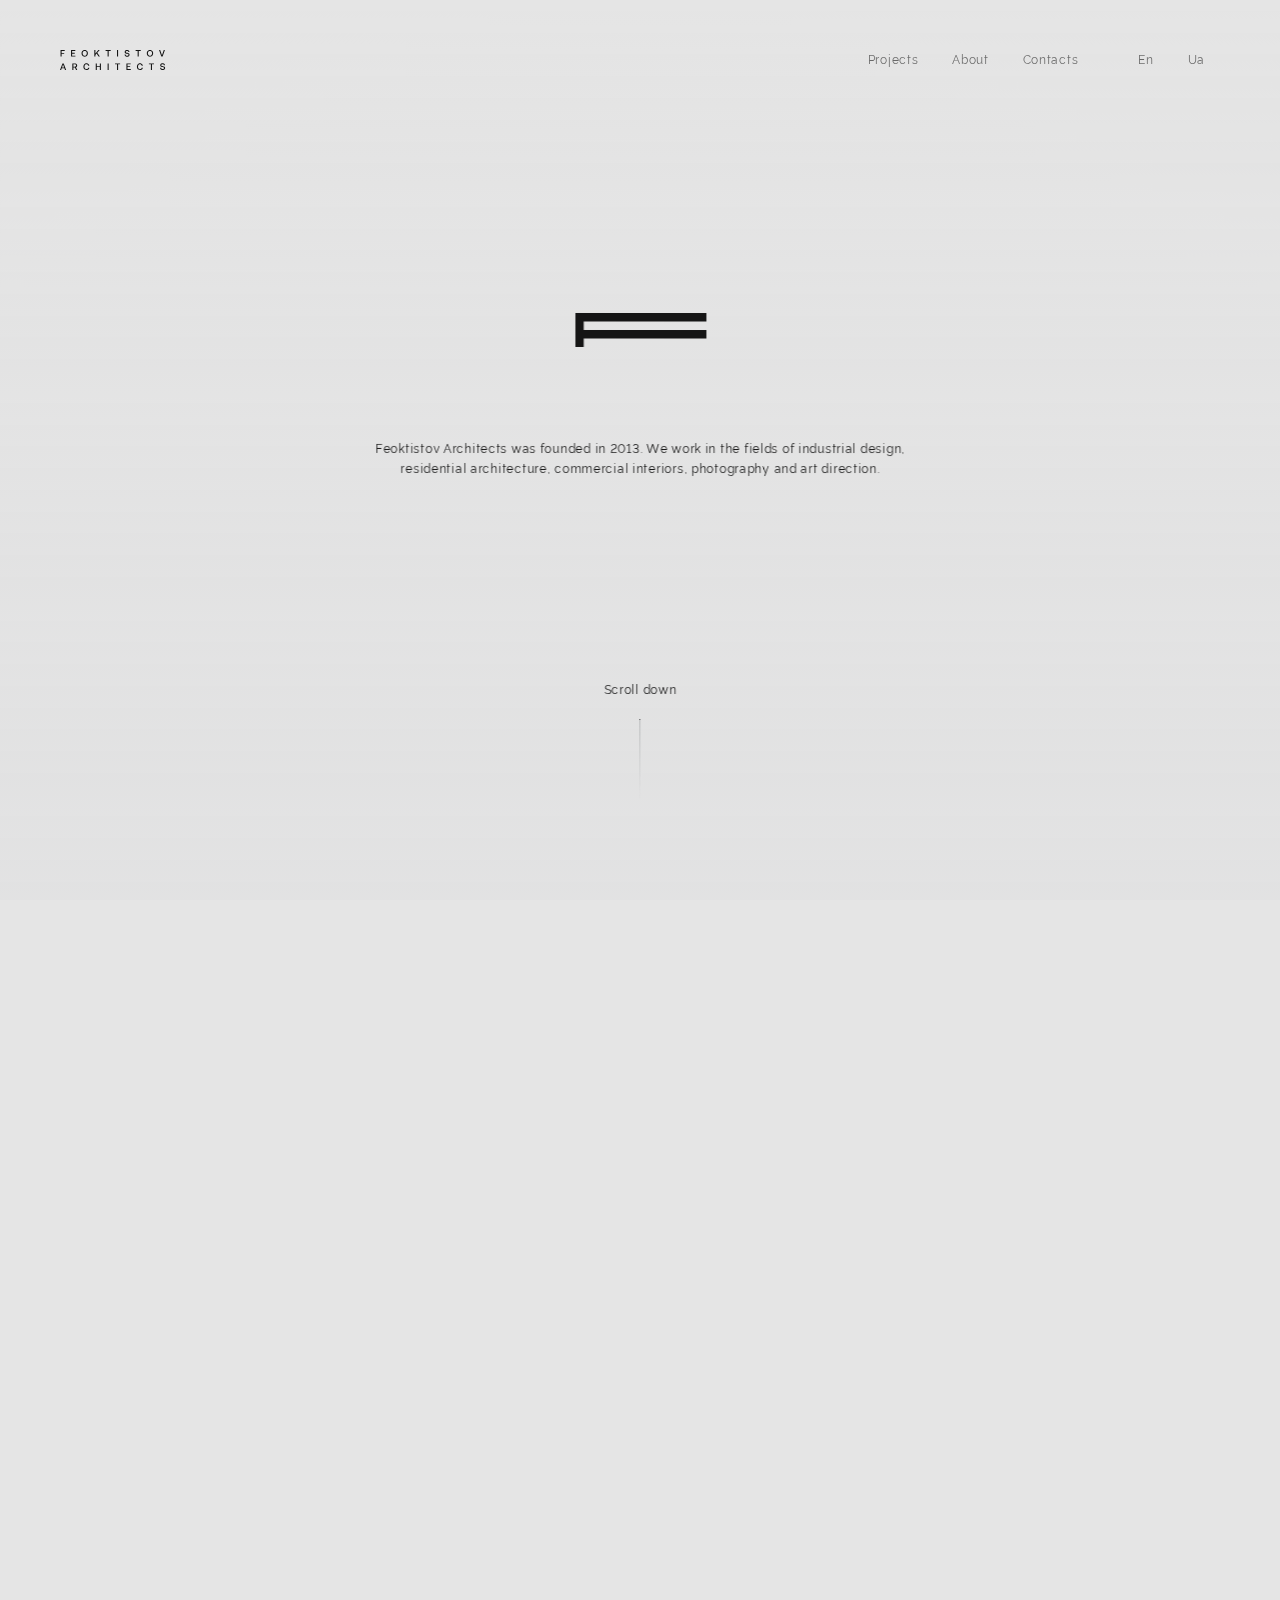
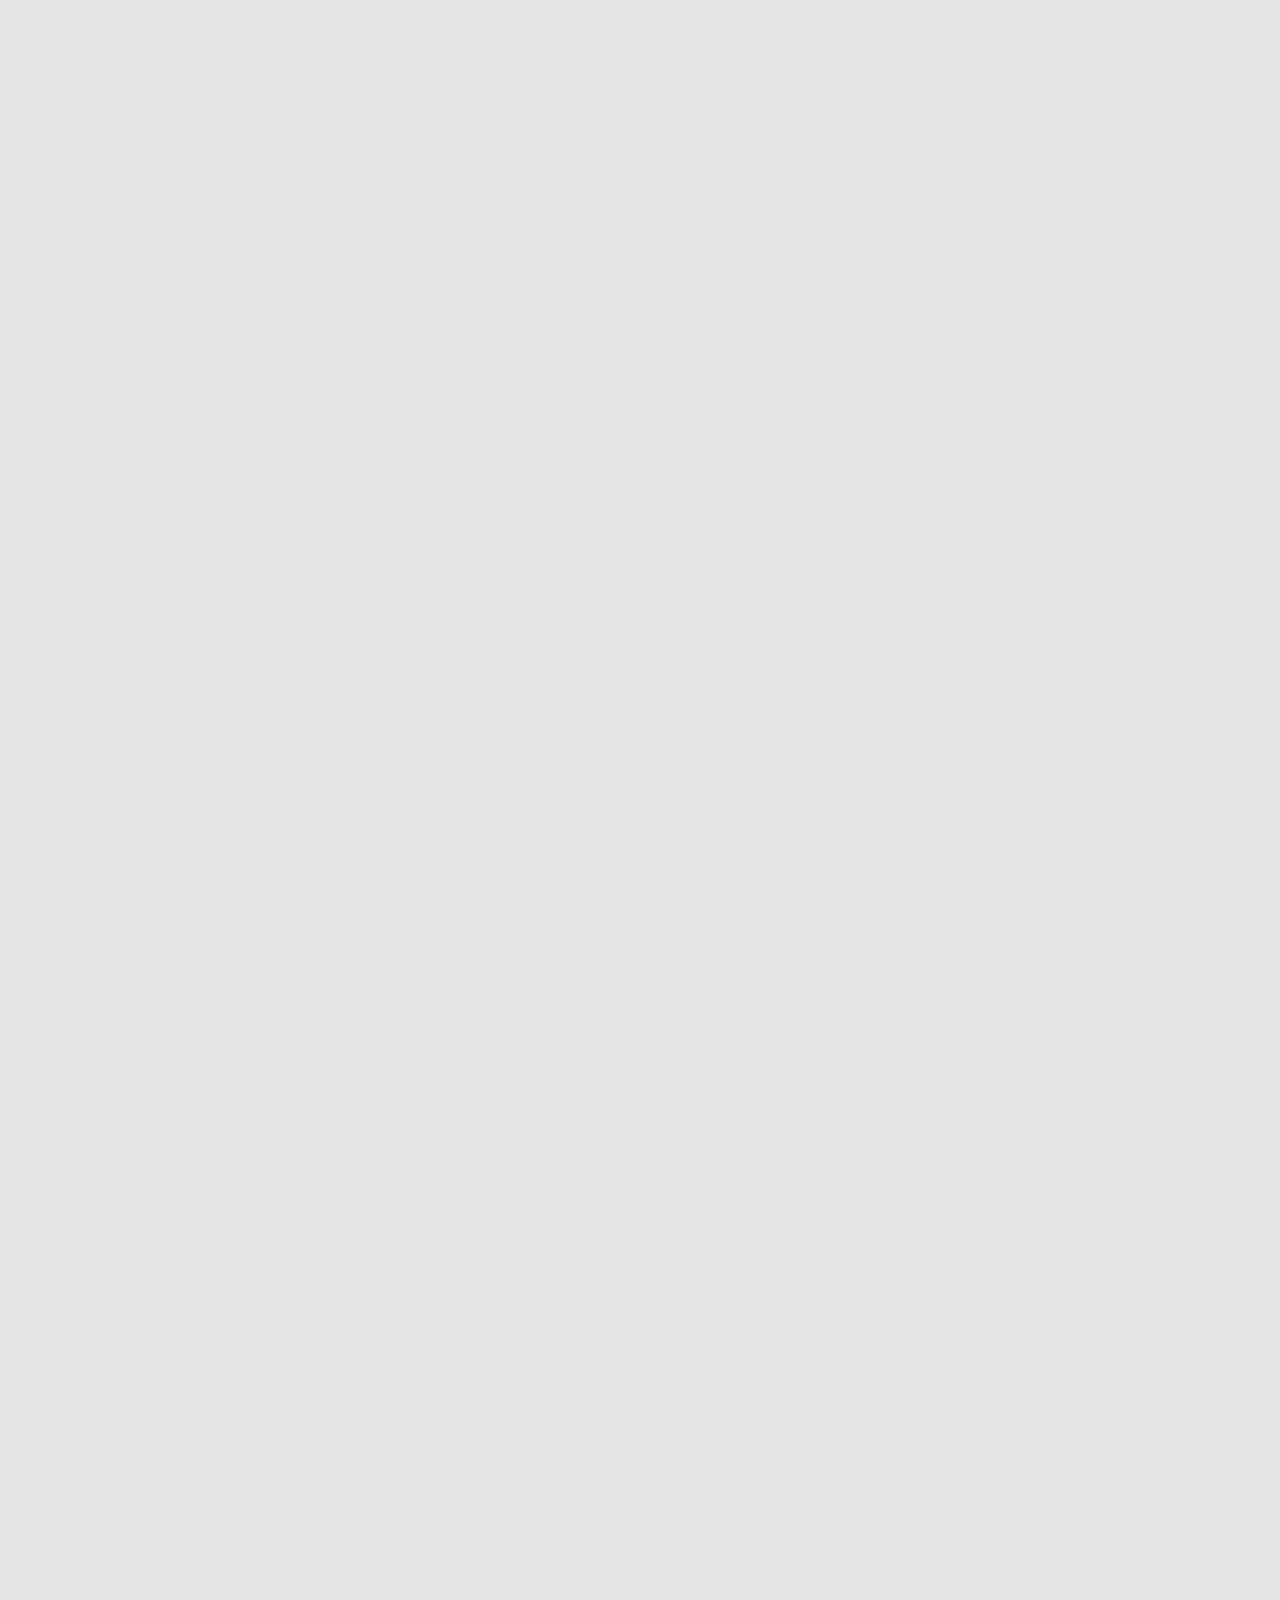
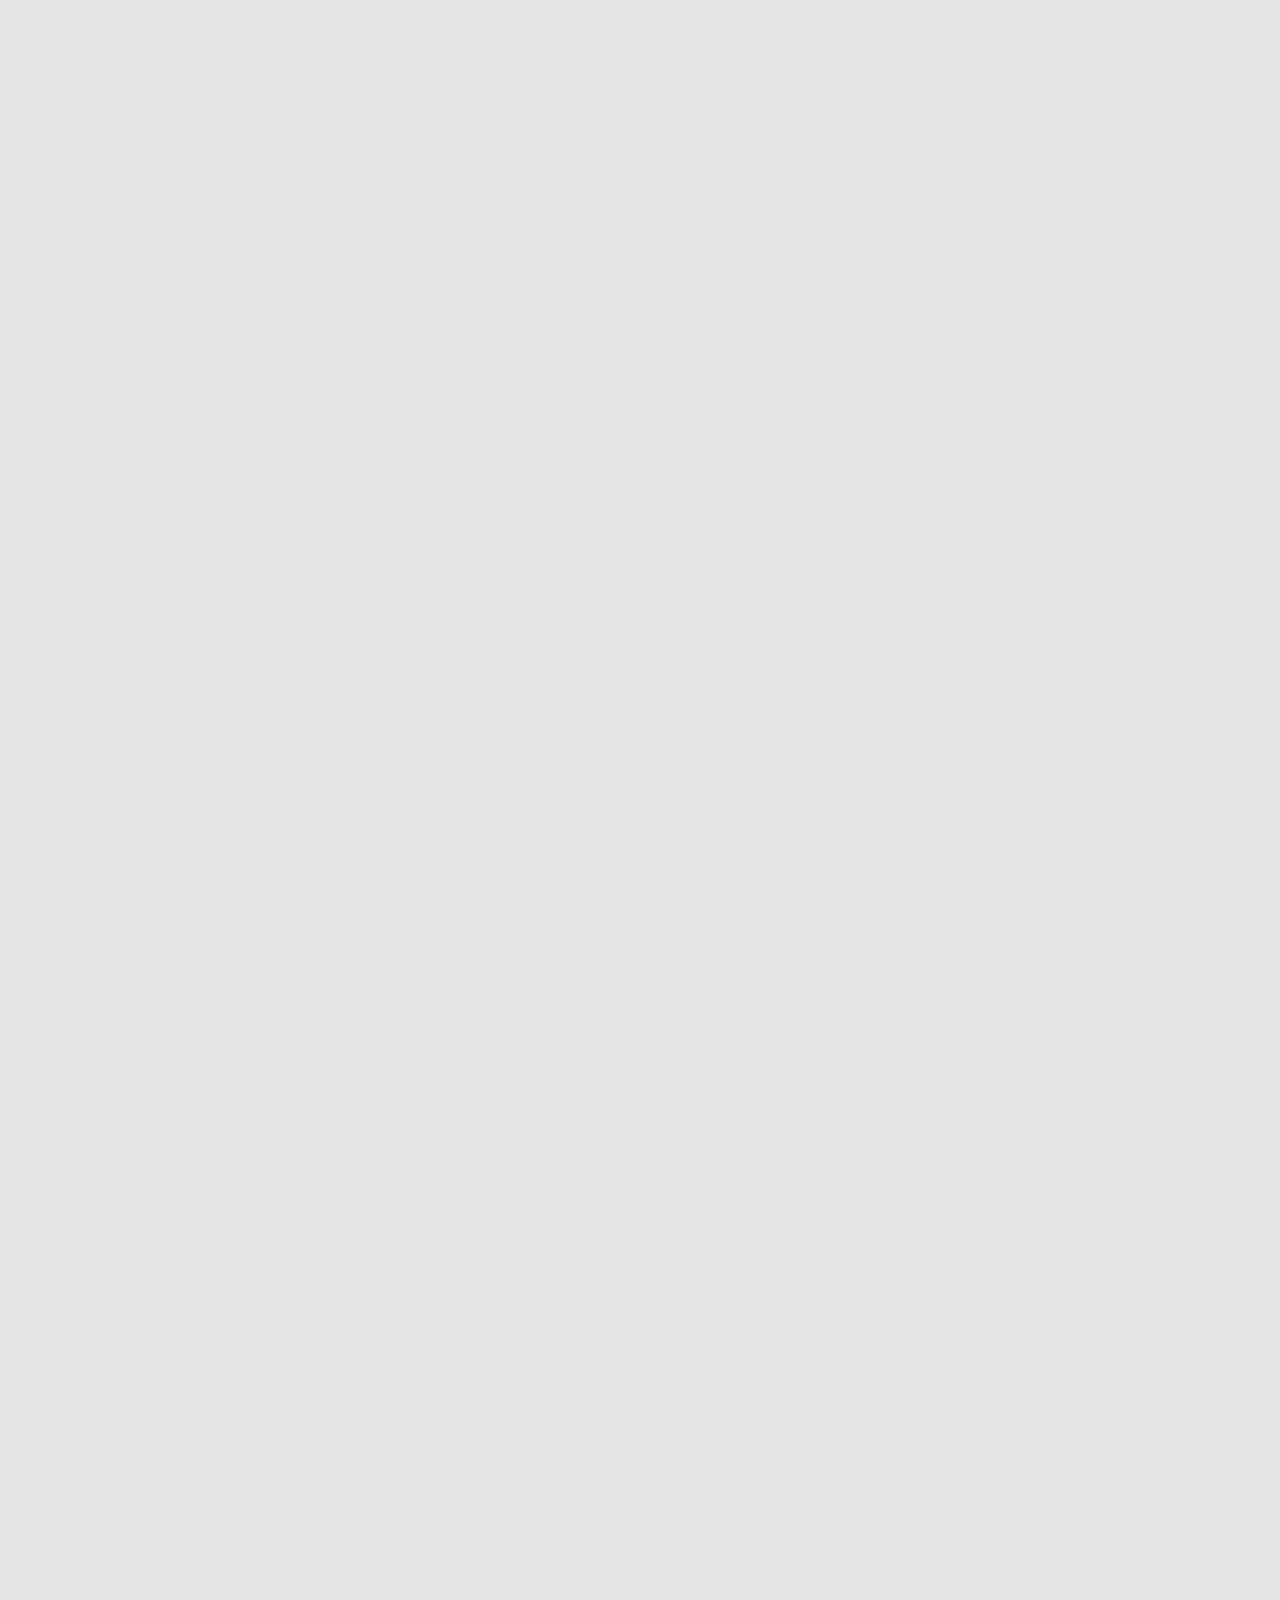
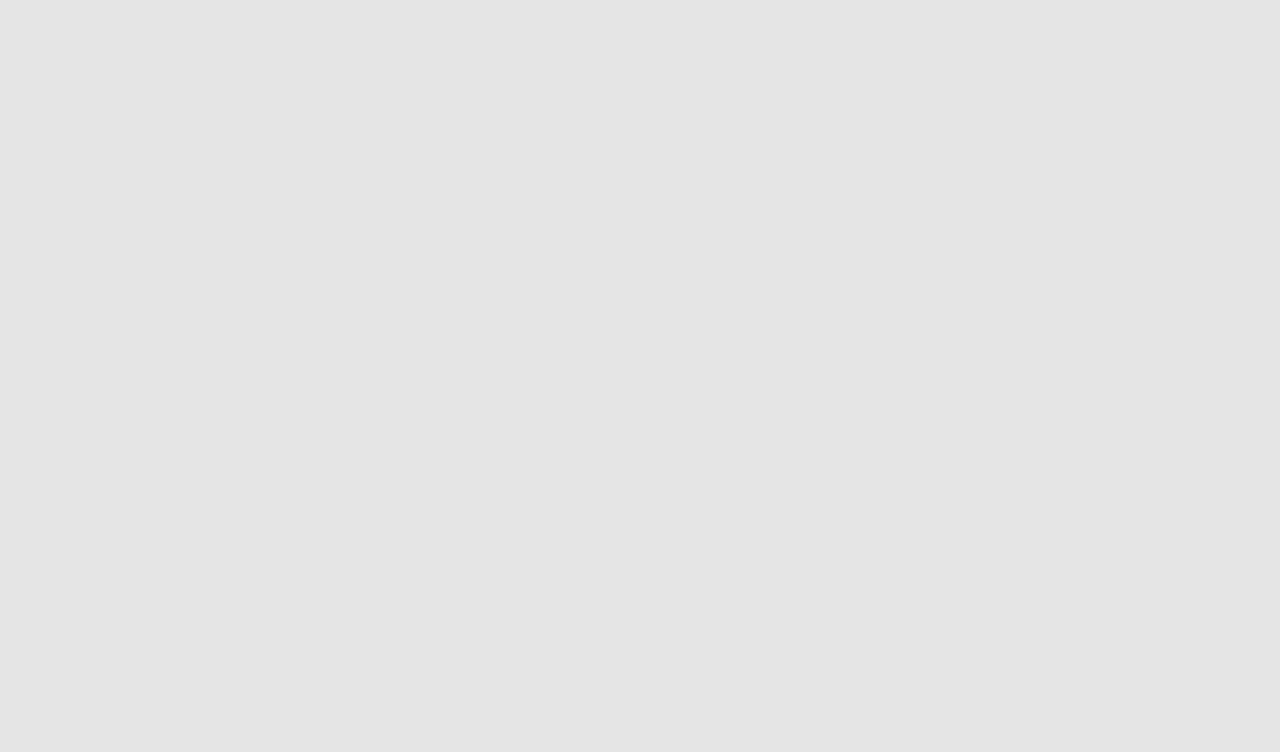
==== commit 6f52edd5: "mobile/ no menu" ====
--- a/index.html
+++ b/index.html
@@ -48,7 +48,7 @@
 					<a href="project.html" class="project-item">
 						<div class="img" >
 							<img class="b-lazy" width="480" height="580"
-								src="[data-uri]" 
+								src="img/project-50.jpg" 
 								data-src="img/project1.jpg" 
 								data-srcset="img/project1-0.5.jpg 480w, img/project1-0.75.jpg 960w, img/project1.jpg 1440w">
 						</div>
@@ -57,21 +57,21 @@
 					</a>
 					<a href="project.html" class="project-item rellax" data-rellax-speed="3.5">
 						<div class="img" >
-							<img class="b-lazy" width="480" height="580" src="[data-uri]" data-src="img/project2.jpg">
+							<img class="b-lazy" width="480" height="580" src="img/project-50.jpg" data-src="img/project2.jpg">
 						</div>
 						<p class="project-name">Dental Clinic WHITE</p>
 						<span class="location">Prague, Czech Republic</span>
 					</a>
 					<a href="project.html" class="project-item">
 						<div class="img" >
-							<img class="b-lazy" width="480" height="580" src="[data-uri]" data-src="img/project3.jpg">
+							<img class="b-lazy" width="480" height="580" src="img/project-50.jpg" data-src="img/project3.jpg">
 						</div>
 						<p class="project-name">Gastrobistro Tangerine</p>
 						<span class="location">Kharkiv, Ukraine</span>
 					</a>
 					<a href="project.html" class="project-item rellax" data-rellax-speed="3.5">
 						<div class="img" >
-							<img class="b-lazy" width="480" height="580" src="[data-uri]" data-src="img/project4.jpg">
+							<img class="b-lazy" width="480" height="580" src="img/project-50.jpg" data-src="img/project4.jpg">
 						</div>
 						<p class="project-name">JZL</p>
 						<span class="location">Kyiv, Ukraine</span>
@@ -88,7 +88,7 @@
 				<div class="about-holder">
 					<div class="about-item">
 						<div class="img">
-							<img class="b-lazy" src="[data-uri]" width="380" height="480" data-src="img/about1.jpg" data-aos="fade-in">
+							<img class="b-lazy" src="img/about1-50.jpg" width="380" height="480" data-src="img/about1.jpg" data-aos="fade-in">
 						</div>
 						<p>Tatyana Feoktistova</p>
 						<p class="position">Co-Owner / Designer</p>
@@ -96,7 +96,7 @@
 					</div>
 					<div class="about-item rellax-center">
 						<div class="img">
-							<img class="b-lazy" src="[data-uri]" width="380" height="480" data-src="img/about2.jpg" data-aos="fade-in">
+							<img class="b-lazy" src="img/about2-50.jpg" width="380" height="480" data-src="img/about2.jpg" data-aos="fade-in">
 						</div>
 						<p>Nikita Feoktistov</p>
 						<p class="position">Owner / Architector</p>
@@ -108,12 +108,12 @@
 				<h2>contact us</h2>
 				<p>Feoktistov Architects was founded in 2013. We work in the fields of industrial design, residential architecture, commercial interiors, photography and art direction.</p>
 				<div class="running-line">
-					<a class="a-line" href="mailto:studio@feoktistovarchitects.com" target="_blank">studio@feoktistovarchitects.com</a>
-					<a class="a-line" href="mailto:studio@feoktistovarchitects.com" target="_blank">studio@feoktistovarchitects.com</a>
-					<a class="a-line" href="mailto:studio@feoktistovarchitects.com" target="_blank">studio@feoktistovarchitects.com</a>
-					<a class="a-line" href="mailto:studio@feoktistovarchitects.com" target="_blank">studio@feoktistovarchitects.com</a>
-					<a class="a-line" href="mailto:studio@feoktistovarchitects.com" target="_blank">studio@feoktistovarchitects.com</a>
-					<a class="a-line" href="mailto:studio@feoktistovarchitects.com" target="_blank">studio@feoktistovarchitects.com</a>
+					<span class="line"><a class="a-line" href="mailto:studio@feoktistovarchitects.com" target="_blank">studio@feoktistovarchitects.com</a></span>
+					<span class="line"><a class="a-line" href="mailto:studio@feoktistovarchitects.com" target="_blank">studio@feoktistovarchitects.com</a></span>
+					<span class="line"><a class="a-line" href="mailto:studio@feoktistovarchitects.com" target="_blank">studio@feoktistovarchitects.com</a></span>
+					<span class="line"><a class="a-line" href="mailto:studio@feoktistovarchitects.com" target="_blank">studio@feoktistovarchitects.com</a></span>
+					<span class="line"><a class="a-line" href="mailto:studio@feoktistovarchitects.com" target="_blank">studio@feoktistovarchitects.com</a></span>
+					<span class="line"><a class="a-line" href="mailto:studio@feoktistovarchitects.com" target="_blank">studio@feoktistovarchitects.com</a></span>
 				</div>
 				<div class="phone">
 					+38 (050) 401 86 61  &nbsp;|&nbsp;  <a href="#" class="a-line">Telegram</a>
--- a/css/main.min.css
+++ b/css/main.min.css
@@ -1 +1 @@
-[data-aos][data-aos][data-aos-duration="50"],body[data-aos-duration="50"] [data-aos]{transition-duration:50ms}[data-aos][data-aos][data-aos-delay="50"],body[data-aos-delay="50"] [data-aos]{transition-delay:0}[data-aos][data-aos][data-aos-delay="50"].aos-animate,body[data-aos-delay="50"] [data-aos].aos-animate{transition-delay:50ms}[data-aos][data-aos][data-aos-duration="100"],body[data-aos-duration="100"] [data-aos]{transition-duration:.1s}[data-aos][data-aos][data-aos-delay="100"],body[data-aos-delay="100"] [data-aos]{transition-delay:0}[data-aos][data-aos][data-aos-delay="100"].aos-animate,body[data-aos-delay="100"] [data-aos].aos-animate{transition-delay:.1s}[data-aos][data-aos][data-aos-duration="150"],body[data-aos-duration="150"] [data-aos]{transition-duration:.15s}[data-aos][data-aos][data-aos-delay="150"],body[data-aos-delay="150"] [data-aos]{transition-delay:0}[data-aos][data-aos][data-aos-delay="150"].aos-animate,body[data-aos-delay="150"] [data-aos].aos-animate{transition-delay:.15s}[data-aos][data-aos][data-aos-duration="200"],body[data-aos-duration="200"] [data-aos]{transition-duration:.2s}[data-aos][data-aos][data-aos-delay="200"],body[data-aos-delay="200"] [data-aos]{transition-delay:0}[data-aos][data-aos][data-aos-delay="200"].aos-animate,body[data-aos-delay="200"] [data-aos].aos-animate{transition-delay:.2s}[data-aos][data-aos][data-aos-duration="250"],body[data-aos-duration="250"] [data-aos]{transition-duration:.25s}[data-aos][data-aos][data-aos-delay="250"],body[data-aos-delay="250"] [data-aos]{transition-delay:0}[data-aos][data-aos][data-aos-delay="250"].aos-animate,body[data-aos-delay="250"] [data-aos].aos-animate{transition-delay:.25s}[data-aos][data-aos][data-aos-duration="300"],body[data-aos-duration="300"] [data-aos]{transition-duration:.3s}[data-aos][data-aos][data-aos-delay="300"],body[data-aos-delay="300"] [data-aos]{transition-delay:0}[data-aos][data-aos][data-aos-delay="300"].aos-animate,body[data-aos-delay="300"] [data-aos].aos-animate{transition-delay:.3s}[data-aos][data-aos][data-aos-duration="350"],body[data-aos-duration="350"] [data-aos]{transition-duration:.35s}[data-aos][data-aos][data-aos-delay="350"],body[data-aos-delay="350"] [data-aos]{transition-delay:0}[data-aos][data-aos][data-aos-delay="350"].aos-animate,body[data-aos-delay="350"] [data-aos].aos-animate{transition-delay:.35s}[data-aos][data-aos][data-aos-duration="400"],body[data-aos-duration="400"] [data-aos]{transition-duration:.4s}[data-aos][data-aos][data-aos-delay="400"],body[data-aos-delay="400"] [data-aos]{transition-delay:0}[data-aos][data-aos][data-aos-delay="400"].aos-animate,body[data-aos-delay="400"] [data-aos].aos-animate{transition-delay:.4s}[data-aos][data-aos][data-aos-duration="450"],body[data-aos-duration="450"] [data-aos]{transition-duration:.45s}[data-aos][data-aos][data-aos-delay="450"],body[data-aos-delay="450"] [data-aos]{transition-delay:0}[data-aos][data-aos][data-aos-delay="450"].aos-animate,body[data-aos-delay="450"] [data-aos].aos-animate{transition-delay:.45s}[data-aos][data-aos][data-aos-duration="500"],body[data-aos-duration="500"] [data-aos]{transition-duration:.5s}[data-aos][data-aos][data-aos-delay="500"],body[data-aos-delay="500"] [data-aos]{transition-delay:0}[data-aos][data-aos][data-aos-delay="500"].aos-animate,body[data-aos-delay="500"] [data-aos].aos-animate{transition-delay:.5s}[data-aos][data-aos][data-aos-duration="550"],body[data-aos-duration="550"] [data-aos]{transition-duration:.55s}[data-aos][data-aos][data-aos-delay="550"],body[data-aos-delay="550"] [data-aos]{transition-delay:0}[data-aos][data-aos][data-aos-delay="550"].aos-animate,body[data-aos-delay="550"] [data-aos].aos-animate{transition-delay:.55s}[data-aos][data-aos][data-aos-duration="600"],body[data-aos-duration="600"] [data-aos]{transition-duration:.6s}[data-aos][data-aos][data-aos-delay="600"],body[data-aos-delay="600"] [data-aos]{transition-delay:0}[data-aos][data-aos][data-aos-delay="600"].aos-animate,body[data-aos-delay="600"] [data-aos].aos-animate{transition-delay:.6s}[data-aos][data-aos][data-aos-duration="650"],body[data-aos-duration="650"] [data-aos]{transition-duration:.65s}[data-aos][data-aos][data-aos-delay="650"],body[data-aos-delay="650"] [data-aos]{transition-delay:0}[data-aos][data-aos][data-aos-delay="650"].aos-animate,body[data-aos-delay="650"] [data-aos].aos-animate{transition-delay:.65s}[data-aos][data-aos][data-aos-duration="700"],body[data-aos-duration="700"] [data-aos]{transition-duration:.7s}[data-aos][data-aos][data-aos-delay="700"],body[data-aos-delay="700"] [data-aos]{transition-delay:0}[data-aos][data-aos][data-aos-delay="700"].aos-animate,body[data-aos-delay="700"] [data-aos].aos-animate{transition-delay:.7s}[data-aos][data-aos][data-aos-duration="750"],body[data-aos-duration="750"] [data-aos]{transition-duration:.75s}[data-aos][data-aos][data-aos-delay="750"],body[data-aos-delay="750"] [data-aos]{transition-delay:0}[data-aos][data-aos][data-aos-delay="750"].aos-animate,body[data-aos-delay="750"] [data-aos].aos-animate{transition-delay:.75s}[data-aos][data-aos][data-aos-duration="800"],body[data-aos-duration="800"] [data-aos]{transition-duration:.8s}[data-aos][data-aos][data-aos-delay="800"],body[data-aos-delay="800"] [data-aos]{transition-delay:0}[data-aos][data-aos][data-aos-delay="800"].aos-animate,body[data-aos-delay="800"] [data-aos].aos-animate{transition-delay:.8s}[data-aos][data-aos][data-aos-duration="850"],body[data-aos-duration="850"] [data-aos]{transition-duration:.85s}[data-aos][data-aos][data-aos-delay="850"],body[data-aos-delay="850"] [data-aos]{transition-delay:0}[data-aos][data-aos][data-aos-delay="850"].aos-animate,body[data-aos-delay="850"] [data-aos].aos-animate{transition-delay:.85s}[data-aos][data-aos][data-aos-duration="900"],body[data-aos-duration="900"] [data-aos]{transition-duration:.9s}[data-aos][data-aos][data-aos-delay="900"],body[data-aos-delay="900"] [data-aos]{transition-delay:0}[data-aos][data-aos][data-aos-delay="900"].aos-animate,body[data-aos-delay="900"] [data-aos].aos-animate{transition-delay:.9s}[data-aos][data-aos][data-aos-duration="950"],body[data-aos-duration="950"] [data-aos]{transition-duration:.95s}[data-aos][data-aos][data-aos-delay="950"],body[data-aos-delay="950"] [data-aos]{transition-delay:0}[data-aos][data-aos][data-aos-delay="950"].aos-animate,body[data-aos-delay="950"] [data-aos].aos-animate{transition-delay:.95s}[data-aos][data-aos][data-aos-duration="1000"],body[data-aos-duration="1000"] [data-aos]{transition-duration:1s}[data-aos][data-aos][data-aos-delay="1000"],body[data-aos-delay="1000"] [data-aos]{transition-delay:0}[data-aos][data-aos][data-aos-delay="1000"].aos-animate,body[data-aos-delay="1000"] [data-aos].aos-animate{transition-delay:1s}[data-aos][data-aos][data-aos-duration="1050"],body[data-aos-duration="1050"] [data-aos]{transition-duration:1.05s}[data-aos][data-aos][data-aos-delay="1050"],body[data-aos-delay="1050"] [data-aos]{transition-delay:0}[data-aos][data-aos][data-aos-delay="1050"].aos-animate,body[data-aos-delay="1050"] [data-aos].aos-animate{transition-delay:1.05s}[data-aos][data-aos][data-aos-duration="1100"],body[data-aos-duration="1100"] [data-aos]{transition-duration:1.1s}[data-aos][data-aos][data-aos-delay="1100"],body[data-aos-delay="1100"] [data-aos]{transition-delay:0}[data-aos][data-aos][data-aos-delay="1100"].aos-animate,body[data-aos-delay="1100"] [data-aos].aos-animate{transition-delay:1.1s}[data-aos][data-aos][data-aos-duration="1150"],body[data-aos-duration="1150"] [data-aos]{transition-duration:1.15s}[data-aos][data-aos][data-aos-delay="1150"],body[data-aos-delay="1150"] [data-aos]{transition-delay:0}[data-aos][data-aos][data-aos-delay="1150"].aos-animate,body[data-aos-delay="1150"] [data-aos].aos-animate{transition-delay:1.15s}[data-aos][data-aos][data-aos-duration="1200"],body[data-aos-duration="1200"] [data-aos]{transition-duration:1.2s}[data-aos][data-aos][data-aos-delay="1200"],body[data-aos-delay="1200"] [data-aos]{transition-delay:0}[data-aos][data-aos][data-aos-delay="1200"].aos-animate,body[data-aos-delay="1200"] [data-aos].aos-animate{transition-delay:1.2s}[data-aos][data-aos][data-aos-duration="1250"],body[data-aos-duration="1250"] [data-aos]{transition-duration:1.25s}[data-aos][data-aos][data-aos-delay="1250"],body[data-aos-delay="1250"] [data-aos]{transition-delay:0}[data-aos][data-aos][data-aos-delay="1250"].aos-animate,body[data-aos-delay="1250"] [data-aos].aos-animate{transition-delay:1.25s}[data-aos][data-aos][data-aos-duration="1300"],body[data-aos-duration="1300"] [data-aos]{transition-duration:1.3s}[data-aos][data-aos][data-aos-delay="1300"],body[data-aos-delay="1300"] [data-aos]{transition-delay:0}[data-aos][data-aos][data-aos-delay="1300"].aos-animate,body[data-aos-delay="1300"] [data-aos].aos-animate{transition-delay:1.3s}[data-aos][data-aos][data-aos-duration="1350"],body[data-aos-duration="1350"] [data-aos]{transition-duration:1.35s}[data-aos][data-aos][data-aos-delay="1350"],body[data-aos-delay="1350"] [data-aos]{transition-delay:0}[data-aos][data-aos][data-aos-delay="1350"].aos-animate,body[data-aos-delay="1350"] [data-aos].aos-animate{transition-delay:1.35s}[data-aos][data-aos][data-aos-duration="1400"],body[data-aos-duration="1400"] [data-aos]{transition-duration:1.4s}[data-aos][data-aos][data-aos-delay="1400"],body[data-aos-delay="1400"] [data-aos]{transition-delay:0}[data-aos][data-aos][data-aos-delay="1400"].aos-animate,body[data-aos-delay="1400"] [data-aos].aos-animate{transition-delay:1.4s}[data-aos][data-aos][data-aos-duration="1450"],body[data-aos-duration="1450"] [data-aos]{transition-duration:1.45s}[data-aos][data-aos][data-aos-delay="1450"],body[data-aos-delay="1450"] [data-aos]{transition-delay:0}[data-aos][data-aos][data-aos-delay="1450"].aos-animate,body[data-aos-delay="1450"] [data-aos].aos-animate{transition-delay:1.45s}[data-aos][data-aos][data-aos-duration="1500"],body[data-aos-duration="1500"] [data-aos]{transition-duration:1.5s}[data-aos][data-aos][data-aos-delay="1500"],body[data-aos-delay="1500"] [data-aos]{transition-delay:0}[data-aos][data-aos][data-aos-delay="1500"].aos-animate,body[data-aos-delay="1500"] [data-aos].aos-animate{transition-delay:1.5s}[data-aos][data-aos][data-aos-duration="1550"],body[data-aos-duration="1550"] [data-aos]{transition-duration:1.55s}[data-aos][data-aos][data-aos-delay="1550"],body[data-aos-delay="1550"] [data-aos]{transition-delay:0}[data-aos][data-aos][data-aos-delay="1550"].aos-animate,body[data-aos-delay="1550"] [data-aos].aos-animate{transition-delay:1.55s}[data-aos][data-aos][data-aos-duration="1600"],body[data-aos-duration="1600"] [data-aos]{transition-duration:1.6s}[data-aos][data-aos][data-aos-delay="1600"],body[data-aos-delay="1600"] [data-aos]{transition-delay:0}[data-aos][data-aos][data-aos-delay="1600"].aos-animate,body[data-aos-delay="1600"] [data-aos].aos-animate{transition-delay:1.6s}[data-aos][data-aos][data-aos-duration="1650"],body[data-aos-duration="1650"] [data-aos]{transition-duration:1.65s}[data-aos][data-aos][data-aos-delay="1650"],body[data-aos-delay="1650"] [data-aos]{transition-delay:0}[data-aos][data-aos][data-aos-delay="1650"].aos-animate,body[data-aos-delay="1650"] [data-aos].aos-animate{transition-delay:1.65s}[data-aos][data-aos][data-aos-duration="1700"],body[data-aos-duration="1700"] [data-aos]{transition-duration:1.7s}[data-aos][data-aos][data-aos-delay="1700"],body[data-aos-delay="1700"] [data-aos]{transition-delay:0}[data-aos][data-aos][data-aos-delay="1700"].aos-animate,body[data-aos-delay="1700"] [data-aos].aos-animate{transition-delay:1.7s}[data-aos][data-aos][data-aos-duration="1750"],body[data-aos-duration="1750"] [data-aos]{transition-duration:1.75s}[data-aos][data-aos][data-aos-delay="1750"],body[data-aos-delay="1750"] [data-aos]{transition-delay:0}[data-aos][data-aos][data-aos-delay="1750"].aos-animate,body[data-aos-delay="1750"] [data-aos].aos-animate{transition-delay:1.75s}[data-aos][data-aos][data-aos-duration="1800"],body[data-aos-duration="1800"] [data-aos]{transition-duration:1.8s}[data-aos][data-aos][data-aos-delay="1800"],body[data-aos-delay="1800"] [data-aos]{transition-delay:0}[data-aos][data-aos][data-aos-delay="1800"].aos-animate,body[data-aos-delay="1800"] [data-aos].aos-animate{transition-delay:1.8s}[data-aos][data-aos][data-aos-duration="1850"],body[data-aos-duration="1850"] [data-aos]{transition-duration:1.85s}[data-aos][data-aos][data-aos-delay="1850"],body[data-aos-delay="1850"] [data-aos]{transition-delay:0}[data-aos][data-aos][data-aos-delay="1850"].aos-animate,body[data-aos-delay="1850"] [data-aos].aos-animate{transition-delay:1.85s}[data-aos][data-aos][data-aos-duration="1900"],body[data-aos-duration="1900"] [data-aos]{transition-duration:1.9s}[data-aos][data-aos][data-aos-delay="1900"],body[data-aos-delay="1900"] [data-aos]{transition-delay:0}[data-aos][data-aos][data-aos-delay="1900"].aos-animate,body[data-aos-delay="1900"] [data-aos].aos-animate{transition-delay:1.9s}[data-aos][data-aos][data-aos-duration="1950"],body[data-aos-duration="1950"] [data-aos]{transition-duration:1.95s}[data-aos][data-aos][data-aos-delay="1950"],body[data-aos-delay="1950"] [data-aos]{transition-delay:0}[data-aos][data-aos][data-aos-delay="1950"].aos-animate,body[data-aos-delay="1950"] [data-aos].aos-animate{transition-delay:1.95s}[data-aos][data-aos][data-aos-duration="2000"],body[data-aos-duration="2000"] [data-aos]{transition-duration:2s}[data-aos][data-aos][data-aos-delay="2000"],body[data-aos-delay="2000"] [data-aos]{transition-delay:0}[data-aos][data-aos][data-aos-delay="2000"].aos-animate,body[data-aos-delay="2000"] [data-aos].aos-animate{transition-delay:2s}[data-aos][data-aos][data-aos-duration="2050"],body[data-aos-duration="2050"] [data-aos]{transition-duration:2.05s}[data-aos][data-aos][data-aos-delay="2050"],body[data-aos-delay="2050"] [data-aos]{transition-delay:0}[data-aos][data-aos][data-aos-delay="2050"].aos-animate,body[data-aos-delay="2050"] [data-aos].aos-animate{transition-delay:2.05s}[data-aos][data-aos][data-aos-duration="2100"],body[data-aos-duration="2100"] [data-aos]{transition-duration:2.1s}[data-aos][data-aos][data-aos-delay="2100"],body[data-aos-delay="2100"] [data-aos]{transition-delay:0}[data-aos][data-aos][data-aos-delay="2100"].aos-animate,body[data-aos-delay="2100"] [data-aos].aos-animate{transition-delay:2.1s}[data-aos][data-aos][data-aos-duration="2150"],body[data-aos-duration="2150"] [data-aos]{transition-duration:2.15s}[data-aos][data-aos][data-aos-delay="2150"],body[data-aos-delay="2150"] [data-aos]{transition-delay:0}[data-aos][data-aos][data-aos-delay="2150"].aos-animate,body[data-aos-delay="2150"] [data-aos].aos-animate{transition-delay:2.15s}[data-aos][data-aos][data-aos-duration="2200"],body[data-aos-duration="2200"] [data-aos]{transition-duration:2.2s}[data-aos][data-aos][data-aos-delay="2200"],body[data-aos-delay="2200"] [data-aos]{transition-delay:0}[data-aos][data-aos][data-aos-delay="2200"].aos-animate,body[data-aos-delay="2200"] [data-aos].aos-animate{transition-delay:2.2s}[data-aos][data-aos][data-aos-duration="2250"],body[data-aos-duration="2250"] [data-aos]{transition-duration:2.25s}[data-aos][data-aos][data-aos-delay="2250"],body[data-aos-delay="2250"] [data-aos]{transition-delay:0}[data-aos][data-aos][data-aos-delay="2250"].aos-animate,body[data-aos-delay="2250"] [data-aos].aos-animate{transition-delay:2.25s}[data-aos][data-aos][data-aos-duration="2300"],body[data-aos-duration="2300"] [data-aos]{transition-duration:2.3s}[data-aos][data-aos][data-aos-delay="2300"],body[data-aos-delay="2300"] [data-aos]{transition-delay:0}[data-aos][data-aos][data-aos-delay="2300"].aos-animate,body[data-aos-delay="2300"] [data-aos].aos-animate{transition-delay:2.3s}[data-aos][data-aos][data-aos-duration="2350"],body[data-aos-duration="2350"] [data-aos]{transition-duration:2.35s}[data-aos][data-aos][data-aos-delay="2350"],body[data-aos-delay="2350"] [data-aos]{transition-delay:0}[data-aos][data-aos][data-aos-delay="2350"].aos-animate,body[data-aos-delay="2350"] [data-aos].aos-animate{transition-delay:2.35s}[data-aos][data-aos][data-aos-duration="2400"],body[data-aos-duration="2400"] [data-aos]{transition-duration:2.4s}[data-aos][data-aos][data-aos-delay="2400"],body[data-aos-delay="2400"] [data-aos]{transition-delay:0}[data-aos][data-aos][data-aos-delay="2400"].aos-animate,body[data-aos-delay="2400"] [data-aos].aos-animate{transition-delay:2.4s}[data-aos][data-aos][data-aos-duration="2450"],body[data-aos-duration="2450"] [data-aos]{transition-duration:2.45s}[data-aos][data-aos][data-aos-delay="2450"],body[data-aos-delay="2450"] [data-aos]{transition-delay:0}[data-aos][data-aos][data-aos-delay="2450"].aos-animate,body[data-aos-delay="2450"] [data-aos].aos-animate{transition-delay:2.45s}[data-aos][data-aos][data-aos-duration="2500"],body[data-aos-duration="2500"] [data-aos]{transition-duration:2.5s}[data-aos][data-aos][data-aos-delay="2500"],body[data-aos-delay="2500"] [data-aos]{transition-delay:0}[data-aos][data-aos][data-aos-delay="2500"].aos-animate,body[data-aos-delay="2500"] [data-aos].aos-animate{transition-delay:2.5s}[data-aos][data-aos][data-aos-duration="2550"],body[data-aos-duration="2550"] [data-aos]{transition-duration:2.55s}[data-aos][data-aos][data-aos-delay="2550"],body[data-aos-delay="2550"] [data-aos]{transition-delay:0}[data-aos][data-aos][data-aos-delay="2550"].aos-animate,body[data-aos-delay="2550"] [data-aos].aos-animate{transition-delay:2.55s}[data-aos][data-aos][data-aos-duration="2600"],body[data-aos-duration="2600"] [data-aos]{transition-duration:2.6s}[data-aos][data-aos][data-aos-delay="2600"],body[data-aos-delay="2600"] [data-aos]{transition-delay:0}[data-aos][data-aos][data-aos-delay="2600"].aos-animate,body[data-aos-delay="2600"] [data-aos].aos-animate{transition-delay:2.6s}[data-aos][data-aos][data-aos-duration="2650"],body[data-aos-duration="2650"] [data-aos]{transition-duration:2.65s}[data-aos][data-aos][data-aos-delay="2650"],body[data-aos-delay="2650"] [data-aos]{transition-delay:0}[data-aos][data-aos][data-aos-delay="2650"].aos-animate,body[data-aos-delay="2650"] [data-aos].aos-animate{transition-delay:2.65s}[data-aos][data-aos][data-aos-duration="2700"],body[data-aos-duration="2700"] [data-aos]{transition-duration:2.7s}[data-aos][data-aos][data-aos-delay="2700"],body[data-aos-delay="2700"] [data-aos]{transition-delay:0}[data-aos][data-aos][data-aos-delay="2700"].aos-animate,body[data-aos-delay="2700"] [data-aos].aos-animate{transition-delay:2.7s}[data-aos][data-aos][data-aos-duration="2750"],body[data-aos-duration="2750"] [data-aos]{transition-duration:2.75s}[data-aos][data-aos][data-aos-delay="2750"],body[data-aos-delay="2750"] [data-aos]{transition-delay:0}[data-aos][data-aos][data-aos-delay="2750"].aos-animate,body[data-aos-delay="2750"] [data-aos].aos-animate{transition-delay:2.75s}[data-aos][data-aos][data-aos-duration="2800"],body[data-aos-duration="2800"] [data-aos]{transition-duration:2.8s}[data-aos][data-aos][data-aos-delay="2800"],body[data-aos-delay="2800"] [data-aos]{transition-delay:0}[data-aos][data-aos][data-aos-delay="2800"].aos-animate,body[data-aos-delay="2800"] [data-aos].aos-animate{transition-delay:2.8s}[data-aos][data-aos][data-aos-duration="2850"],body[data-aos-duration="2850"] [data-aos]{transition-duration:2.85s}[data-aos][data-aos][data-aos-delay="2850"],body[data-aos-delay="2850"] [data-aos]{transition-delay:0}[data-aos][data-aos][data-aos-delay="2850"].aos-animate,body[data-aos-delay="2850"] [data-aos].aos-animate{transition-delay:2.85s}[data-aos][data-aos][data-aos-duration="2900"],body[data-aos-duration="2900"] [data-aos]{transition-duration:2.9s}[data-aos][data-aos][data-aos-delay="2900"],body[data-aos-delay="2900"] [data-aos]{transition-delay:0}[data-aos][data-aos][data-aos-delay="2900"].aos-animate,body[data-aos-delay="2900"] [data-aos].aos-animate{transition-delay:2.9s}[data-aos][data-aos][data-aos-duration="2950"],body[data-aos-duration="2950"] [data-aos]{transition-duration:2.95s}[data-aos][data-aos][data-aos-delay="2950"],body[data-aos-delay="2950"] [data-aos]{transition-delay:0}[data-aos][data-aos][data-aos-delay="2950"].aos-animate,body[data-aos-delay="2950"] [data-aos].aos-animate{transition-delay:2.95s}[data-aos][data-aos][data-aos-duration="3000"],body[data-aos-duration="3000"] [data-aos]{transition-duration:3s}[data-aos][data-aos][data-aos-delay="3000"],body[data-aos-delay="3000"] [data-aos]{transition-delay:0}[data-aos][data-aos][data-aos-delay="3000"].aos-animate,body[data-aos-delay="3000"] [data-aos].aos-animate{transition-delay:3s}[data-aos][data-aos][data-aos-easing=linear],body[data-aos-easing=linear] [data-aos]{transition-timing-function:cubic-bezier(.25,.25,.75,.75)}[data-aos][data-aos][data-aos-easing=ease],body[data-aos-easing=ease] [data-aos]{transition-timing-function:ease}[data-aos][data-aos][data-aos-easing=ease-in],body[data-aos-easing=ease-in] [data-aos]{transition-timing-function:ease-in}[data-aos][data-aos][data-aos-easing=ease-out],body[data-aos-easing=ease-out] [data-aos]{transition-timing-function:ease-out}[data-aos][data-aos][data-aos-easing=ease-in-out],body[data-aos-easing=ease-in-out] [data-aos]{transition-timing-function:ease-in-out}[data-aos][data-aos][data-aos-easing=ease-in-back],body[data-aos-easing=ease-in-back] [data-aos]{transition-timing-function:cubic-bezier(.6,-.28,.735,.045)}[data-aos][data-aos][data-aos-easing=ease-out-back],body[data-aos-easing=ease-out-back] [data-aos]{transition-timing-function:cubic-bezier(.175,.885,.32,1.275)}[data-aos][data-aos][data-aos-easing=ease-in-out-back],body[data-aos-easing=ease-in-out-back] [data-aos]{transition-timing-function:cubic-bezier(.68,-.55,.265,1.55)}[data-aos][data-aos][data-aos-easing=ease-in-sine],body[data-aos-easing=ease-in-sine] [data-aos]{transition-timing-function:cubic-bezier(.47,0,.745,.715)}[data-aos][data-aos][data-aos-easing=ease-out-sine],body[data-aos-easing=ease-out-sine] [data-aos]{transition-timing-function:cubic-bezier(.39,.575,.565,1)}[data-aos][data-aos][data-aos-easing=ease-in-out-sine],body[data-aos-easing=ease-in-out-sine] [data-aos]{transition-timing-function:cubic-bezier(.445,.05,.55,.95)}[data-aos][data-aos][data-aos-easing=ease-in-quad],body[data-aos-easing=ease-in-quad] [data-aos]{transition-timing-function:cubic-bezier(.55,.085,.68,.53)}[data-aos][data-aos][data-aos-easing=ease-out-quad],body[data-aos-easing=ease-out-quad] [data-aos]{transition-timing-function:cubic-bezier(.25,.46,.45,.94)}[data-aos][data-aos][data-aos-easing=ease-in-out-quad],body[data-aos-easing=ease-in-out-quad] [data-aos]{transition-timing-function:cubic-bezier(.455,.03,.515,.955)}[data-aos][data-aos][data-aos-easing=ease-in-cubic],body[data-aos-easing=ease-in-cubic] [data-aos]{transition-timing-function:cubic-bezier(.55,.085,.68,.53)}[data-aos][data-aos][data-aos-easing=ease-out-cubic],body[data-aos-easing=ease-out-cubic] [data-aos]{transition-timing-function:cubic-bezier(.25,.46,.45,.94)}[data-aos][data-aos][data-aos-easing=ease-in-out-cubic],body[data-aos-easing=ease-in-out-cubic] [data-aos]{transition-timing-function:cubic-bezier(.455,.03,.515,.955)}[data-aos][data-aos][data-aos-easing=ease-in-quart],body[data-aos-easing=ease-in-quart] [data-aos]{transition-timing-function:cubic-bezier(.55,.085,.68,.53)}[data-aos][data-aos][data-aos-easing=ease-out-quart],body[data-aos-easing=ease-out-quart] [data-aos]{transition-timing-function:cubic-bezier(.25,.46,.45,.94)}[data-aos][data-aos][data-aos-easing=ease-in-out-quart],body[data-aos-easing=ease-in-out-quart] [data-aos]{transition-timing-function:cubic-bezier(.455,.03,.515,.955)}[data-aos^=fade][data-aos^=fade]{opacity:0;transition-property:opacity,transform}[data-aos^=fade][data-aos^=fade].aos-animate{opacity:1;transform:translateZ(0)}[data-aos=fade-up]{transform:translate3d(0,100px,0)}[data-aos=fade-down]{transform:translate3d(0,-100px,0)}[data-aos=fade-right]{transform:translate3d(-100px,0,0)}[data-aos=fade-left]{transform:translate3d(100px,0,0)}[data-aos=fade-up-right]{transform:translate3d(-100px,100px,0)}[data-aos=fade-up-left]{transform:translate3d(100px,100px,0)}[data-aos=fade-down-right]{transform:translate3d(-100px,-100px,0)}[data-aos=fade-down-left]{transform:translate3d(100px,-100px,0)}[data-aos^=zoom][data-aos^=zoom]{opacity:0;transition-property:opacity,transform}[data-aos^=zoom][data-aos^=zoom].aos-animate{opacity:1;transform:translateZ(0) scale(1)}[data-aos=zoom-in]{transform:scale(.6)}[data-aos=zoom-in-up]{transform:translate3d(0,100px,0) scale(.6)}[data-aos=zoom-in-down]{transform:translate3d(0,-100px,0) scale(.6)}[data-aos=zoom-in-right]{transform:translate3d(-100px,0,0) scale(.6)}[data-aos=zoom-in-left]{transform:translate3d(100px,0,0) scale(.6)}[data-aos=zoom-out]{transform:scale(1.2)}[data-aos=zoom-out-up]{transform:translate3d(0,100px,0) scale(1.2)}[data-aos=zoom-out-down]{transform:translate3d(0,-100px,0) scale(1.2)}[data-aos=zoom-out-right]{transform:translate3d(-100px,0,0) scale(1.2)}[data-aos=zoom-out-left]{transform:translate3d(100px,0,0) scale(1.2)}[data-aos^=slide][data-aos^=slide]{transition-property:transform}[data-aos^=slide][data-aos^=slide].aos-animate{transform:translateZ(0)}[data-aos=slide-up]{transform:translate3d(0,100%,0)}[data-aos=slide-down]{transform:translate3d(0,-100%,0)}[data-aos=slide-right]{transform:translate3d(-100%,0,0)}[data-aos=slide-left]{transform:translate3d(100%,0,0)}[data-aos^=flip][data-aos^=flip]{backface-visibility:hidden;transition-property:transform}[data-aos=flip-left]{transform:perspective(2500px) rotateY(-100deg)}[data-aos=flip-left].aos-animate{transform:perspective(2500px) rotateY(0)}[data-aos=flip-right]{transform:perspective(2500px) rotateY(100deg)}[data-aos=flip-right].aos-animate{transform:perspective(2500px) rotateY(0)}[data-aos=flip-up]{transform:perspective(2500px) rotateX(-100deg)}[data-aos=flip-up].aos-animate{transform:perspective(2500px) rotateX(0)}[data-aos=flip-down]{transform:perspective(2500px) rotateX(100deg)}[data-aos=flip-down].aos-animate{transform:perspective(2500px) rotateX(0)}@font-face{font-family:Raleway;font-weight:400;font-style:normal;font-display:swap;src:url(../fonts/RalewayRegular/RalewayRegular.eot);src:url(../fonts/RalewayRegular/RalewayRegular.eot?#iefix) format("embedded-opentype"),url(../fonts/RalewayRegular/RalewayRegular.woff2) format("woff2"),url(../fonts/RalewayRegular/RalewayRegular.woff) format("woff"),url(../fonts/RalewayRegular/RalewayRegular.ttf) format("truetype"),url(../fonts/RalewayRegular/RalewayRegular.svg#../fonts/RalewayRegular/RalewayRegular) format("svg")}*,::after,::before{-webkit-box-sizing:border-box;box-sizing:border-box}html{font-family:sans-serif;line-height:1.15;-webkit-text-size-adjust:100%;-ms-text-size-adjust:100%;-ms-overflow-style:scrollbar;-webkit-tap-highlight-color:transparent}@-ms-viewport{width:device-width}article,aside,dialog,figcaption,figure,footer,header,hgroup,main,nav,section{display:block}body{margin:0;font-family:-apple-system,BlinkMacSystemFont,"Segoe UI",Roboto,"Helvetica Neue",Arial,sans-serif,"Apple Color Emoji","Segoe UI Emoji","Segoe UI Symbol";font-size:1rem;font-weight:400;line-height:1.5;color:#212529;text-align:left;background-color:#e5e5e5}[tabindex="-1"]:focus{outline:0!important}hr{-webkit-box-sizing:content-box;box-sizing:content-box;height:0;overflow:visible}h1,h2,h3,h4,h5,h6{margin-top:0;margin-bottom:.5rem}p{margin-top:0;margin-bottom:1rem}abbr[data-original-title],abbr[title]{text-decoration:underline;-webkit-text-decoration:underline dotted;text-decoration:underline dotted;cursor:help;border-bottom:0}address{margin-bottom:1rem;font-style:normal;line-height:inherit}dl,ol,ul{margin-top:0;margin-bottom:1rem}ol ol,ol ul,ul ol,ul ul{margin-bottom:0}dt{font-weight:700}dd{margin-bottom:.5rem;margin-left:0}blockquote{margin:0 0 1rem}dfn{font-style:italic}b,strong{font-weight:bolder}small{font-size:80%}sub,sup{position:relative;font-size:75%;line-height:0;vertical-align:baseline}sub{bottom:-.25em}sup{top:-.5em}a{color:#007bff;text-decoration:none;background-color:transparent;-webkit-text-decoration-skip:objects}a:hover{color:#0056b3;text-decoration:underline}a:not([href]):not([tabindex]){color:inherit;text-decoration:none}a:not([href]):not([tabindex]):focus,a:not([href]):not([tabindex]):hover{color:inherit;text-decoration:none}a:not([href]):not([tabindex]):focus{outline:0}code,kbd,pre,samp{font-family:monospace,monospace;font-size:1em}pre{margin-top:0;margin-bottom:1rem;overflow:auto;-ms-overflow-style:scrollbar}figure{margin:0 0 1rem}img{vertical-align:middle;border-style:none}svg:not(:root){overflow:hidden}table{border-collapse:collapse}caption{padding-top:.75rem;padding-bottom:.75rem;color:#6c757d;text-align:left;caption-side:bottom}th{text-align:inherit}label{display:inline-block;margin-bottom:.5rem}button{border-radius:0}button:focus{outline:1px dotted;outline:5px auto -webkit-focus-ring-color}button,input,optgroup,select,textarea{margin:0;font-family:inherit;font-size:inherit;line-height:inherit}button,input{overflow:visible}button,select{text-transform:none}[type=reset],[type=submit],button,html [type=button]{-webkit-appearance:button}[type=button]::-moz-focus-inner,[type=reset]::-moz-focus-inner,[type=submit]::-moz-focus-inner,button::-moz-focus-inner{padding:0;border-style:none}input[type=checkbox],input[type=radio]{-webkit-box-sizing:border-box;box-sizing:border-box;padding:0}input[type=date],input[type=datetime-local],input[type=month],input[type=time]{-webkit-appearance:listbox}textarea{overflow:auto;resize:vertical}fieldset{min-width:0;padding:0;margin:0;border:0}legend{display:block;width:100%;max-width:100%;padding:0;margin-bottom:.5rem;font-size:1.5rem;line-height:inherit;color:inherit;white-space:normal}progress{vertical-align:baseline}[type=number]::-webkit-inner-spin-button,[type=number]::-webkit-outer-spin-button{height:auto}[type=search]{outline-offset:-2px;-webkit-appearance:none}[type=search]::-webkit-search-cancel-button,[type=search]::-webkit-search-decoration{-webkit-appearance:none}::-webkit-file-upload-button{font:inherit;-webkit-appearance:button}output{display:inline-block}summary{display:list-item;cursor:pointer}template{display:none}[hidden]{display:none!important}@-ms-viewport{width:device-width}html{-webkit-box-sizing:border-box;box-sizing:border-box;-ms-overflow-style:scrollbar}*,::after,::before{-webkit-box-sizing:inherit;box-sizing:inherit}.container{width:100%;padding-right:15px;padding-left:15px;margin-right:auto;margin-left:auto}@media (min-width:576px){.container{max-width:540px}}@media (min-width:768px){.container{max-width:720px}}@media (min-width:992px){.container{max-width:960px}}@media (min-width:1240px){.container{max-width:1180px}}.container-fluid{width:100%;padding-right:15px;padding-left:15px;margin-right:auto;margin-left:auto}.row{display:-webkit-box;display:-webkit-flex;display:-ms-flexbox;display:flex;-webkit-flex-wrap:wrap;-ms-flex-wrap:wrap;flex-wrap:wrap;margin-right:-15px;margin-left:-15px}.no-gutters{margin-right:0;margin-left:0}.no-gutters>.col,.no-gutters>[class*=col-]{padding-right:0;padding-left:0}.col,.col-1,.col-10,.col-11,.col-12,.col-2,.col-3,.col-4,.col-5,.col-6,.col-7,.col-8,.col-9,.col-auto,.col-lg,.col-lg-1,.col-lg-10,.col-lg-11,.col-lg-12,.col-lg-2,.col-lg-3,.col-lg-4,.col-lg-5,.col-lg-6,.col-lg-7,.col-lg-8,.col-lg-9,.col-lg-auto,.col-md,.col-md-1,.col-md-10,.col-md-11,.col-md-12,.col-md-2,.col-md-3,.col-md-4,.col-md-5,.col-md-6,.col-md-7,.col-md-8,.col-md-9,.col-md-auto,.col-sm,.col-sm-1,.col-sm-10,.col-sm-11,.col-sm-12,.col-sm-2,.col-sm-3,.col-sm-4,.col-sm-5,.col-sm-6,.col-sm-7,.col-sm-8,.col-sm-9,.col-sm-auto,.col-xl,.col-xl-1,.col-xl-10,.col-xl-11,.col-xl-12,.col-xl-2,.col-xl-3,.col-xl-4,.col-xl-5,.col-xl-6,.col-xl-7,.col-xl-8,.col-xl-9,.col-xl-auto{position:relative;width:100%;min-height:1px;padding-right:15px;padding-left:15px}.col{-webkit-flex-basis:0;-ms-flex-preferred-size:0;flex-basis:0;-webkit-box-flex:1;-webkit-flex-grow:1;-ms-flex-positive:1;flex-grow:1;max-width:100%}.col-auto{-webkit-box-flex:0;-webkit-flex:0 0 auto;-ms-flex:0 0 auto;flex:0 0 auto;width:auto;max-width:none}.col-1{-webkit-box-flex:0;-webkit-flex:0 0 8.33333%;-ms-flex:0 0 8.33333%;flex:0 0 8.33333%;max-width:8.33333%}.col-2{-webkit-box-flex:0;-webkit-flex:0 0 16.66667%;-ms-flex:0 0 16.66667%;flex:0 0 16.66667%;max-width:16.66667%}.col-3{-webkit-box-flex:0;-webkit-flex:0 0 25%;-ms-flex:0 0 25%;flex:0 0 25%;max-width:25%}.col-4{-webkit-box-flex:0;-webkit-flex:0 0 33.33333%;-ms-flex:0 0 33.33333%;flex:0 0 33.33333%;max-width:33.33333%}.col-5{-webkit-box-flex:0;-webkit-flex:0 0 41.66667%;-ms-flex:0 0 41.66667%;flex:0 0 41.66667%;max-width:41.66667%}.col-6{-webkit-box-flex:0;-webkit-flex:0 0 50%;-ms-flex:0 0 50%;flex:0 0 50%;max-width:50%}.col-7{-webkit-box-flex:0;-webkit-flex:0 0 58.33333%;-ms-flex:0 0 58.33333%;flex:0 0 58.33333%;max-width:58.33333%}.col-8{-webkit-box-flex:0;-webkit-flex:0 0 66.66667%;-ms-flex:0 0 66.66667%;flex:0 0 66.66667%;max-width:66.66667%}.col-9{-webkit-box-flex:0;-webkit-flex:0 0 75%;-ms-flex:0 0 75%;flex:0 0 75%;max-width:75%}.col-10{-webkit-box-flex:0;-webkit-flex:0 0 83.33333%;-ms-flex:0 0 83.33333%;flex:0 0 83.33333%;max-width:83.33333%}.col-11{-webkit-box-flex:0;-webkit-flex:0 0 91.66667%;-ms-flex:0 0 91.66667%;flex:0 0 91.66667%;max-width:91.66667%}.col-12{-webkit-box-flex:0;-webkit-flex:0 0 100%;-ms-flex:0 0 100%;flex:0 0 100%;max-width:100%}.order-first{-webkit-box-ordinal-group:0;-webkit-order:-1;-ms-flex-order:-1;order:-1}.order-last{-webkit-box-ordinal-group:14;-webkit-order:13;-ms-flex-order:13;order:13}.order-0{-webkit-box-ordinal-group:1;-webkit-order:0;-ms-flex-order:0;order:0}.order-1{-webkit-box-ordinal-group:2;-webkit-order:1;-ms-flex-order:1;order:1}.order-2{-webkit-box-ordinal-group:3;-webkit-order:2;-ms-flex-order:2;order:2}.order-3{-webkit-box-ordinal-group:4;-webkit-order:3;-ms-flex-order:3;order:3}.order-4{-webkit-box-ordinal-group:5;-webkit-order:4;-ms-flex-order:4;order:4}.order-5{-webkit-box-ordinal-group:6;-webkit-order:5;-ms-flex-order:5;order:5}.order-6{-webkit-box-ordinal-group:7;-webkit-order:6;-ms-flex-order:6;order:6}.order-7{-webkit-box-ordinal-group:8;-webkit-order:7;-ms-flex-order:7;order:7}.order-8{-webkit-box-ordinal-group:9;-webkit-order:8;-ms-flex-order:8;order:8}.order-9{-webkit-box-ordinal-group:10;-webkit-order:9;-ms-flex-order:9;order:9}.order-10{-webkit-box-ordinal-group:11;-webkit-order:10;-ms-flex-order:10;order:10}.order-11{-webkit-box-ordinal-group:12;-webkit-order:11;-ms-flex-order:11;order:11}.order-12{-webkit-box-ordinal-group:13;-webkit-order:12;-ms-flex-order:12;order:12}.offset-1{margin-left:8.33333%}.offset-2{margin-left:16.66667%}.offset-3{margin-left:25%}.offset-4{margin-left:33.33333%}.offset-5{margin-left:41.66667%}.offset-6{margin-left:50%}.offset-7{margin-left:58.33333%}.offset-8{margin-left:66.66667%}.offset-9{margin-left:75%}.offset-10{margin-left:83.33333%}.offset-11{margin-left:91.66667%}@media (min-width:576px){.col-sm{-webkit-flex-basis:0;-ms-flex-preferred-size:0;flex-basis:0;-webkit-box-flex:1;-webkit-flex-grow:1;-ms-flex-positive:1;flex-grow:1;max-width:100%}.col-sm-auto{-webkit-box-flex:0;-webkit-flex:0 0 auto;-ms-flex:0 0 auto;flex:0 0 auto;width:auto;max-width:none}.col-sm-1{-webkit-box-flex:0;-webkit-flex:0 0 8.33333%;-ms-flex:0 0 8.33333%;flex:0 0 8.33333%;max-width:8.33333%}.col-sm-2{-webkit-box-flex:0;-webkit-flex:0 0 16.66667%;-ms-flex:0 0 16.66667%;flex:0 0 16.66667%;max-width:16.66667%}.col-sm-3{-webkit-box-flex:0;-webkit-flex:0 0 25%;-ms-flex:0 0 25%;flex:0 0 25%;max-width:25%}.col-sm-4{-webkit-box-flex:0;-webkit-flex:0 0 33.33333%;-ms-flex:0 0 33.33333%;flex:0 0 33.33333%;max-width:33.33333%}.col-sm-5{-webkit-box-flex:0;-webkit-flex:0 0 41.66667%;-ms-flex:0 0 41.66667%;flex:0 0 41.66667%;max-width:41.66667%}.col-sm-6{-webkit-box-flex:0;-webkit-flex:0 0 50%;-ms-flex:0 0 50%;flex:0 0 50%;max-width:50%}.col-sm-7{-webkit-box-flex:0;-webkit-flex:0 0 58.33333%;-ms-flex:0 0 58.33333%;flex:0 0 58.33333%;max-width:58.33333%}.col-sm-8{-webkit-box-flex:0;-webkit-flex:0 0 66.66667%;-ms-flex:0 0 66.66667%;flex:0 0 66.66667%;max-width:66.66667%}.col-sm-9{-webkit-box-flex:0;-webkit-flex:0 0 75%;-ms-flex:0 0 75%;flex:0 0 75%;max-width:75%}.col-sm-10{-webkit-box-flex:0;-webkit-flex:0 0 83.33333%;-ms-flex:0 0 83.33333%;flex:0 0 83.33333%;max-width:83.33333%}.col-sm-11{-webkit-box-flex:0;-webkit-flex:0 0 91.66667%;-ms-flex:0 0 91.66667%;flex:0 0 91.66667%;max-width:91.66667%}.col-sm-12{-webkit-box-flex:0;-webkit-flex:0 0 100%;-ms-flex:0 0 100%;flex:0 0 100%;max-width:100%}.order-sm-first{-webkit-box-ordinal-group:0;-webkit-order:-1;-ms-flex-order:-1;order:-1}.order-sm-last{-webkit-box-ordinal-group:14;-webkit-order:13;-ms-flex-order:13;order:13}.order-sm-0{-webkit-box-ordinal-group:1;-webkit-order:0;-ms-flex-order:0;order:0}.order-sm-1{-webkit-box-ordinal-group:2;-webkit-order:1;-ms-flex-order:1;order:1}.order-sm-2{-webkit-box-ordinal-group:3;-webkit-order:2;-ms-flex-order:2;order:2}.order-sm-3{-webkit-box-ordinal-group:4;-webkit-order:3;-ms-flex-order:3;order:3}.order-sm-4{-webkit-box-ordinal-group:5;-webkit-order:4;-ms-flex-order:4;order:4}.order-sm-5{-webkit-box-ordinal-group:6;-webkit-order:5;-ms-flex-order:5;order:5}.order-sm-6{-webkit-box-ordinal-group:7;-webkit-order:6;-ms-flex-order:6;order:6}.order-sm-7{-webkit-box-ordinal-group:8;-webkit-order:7;-ms-flex-order:7;order:7}.order-sm-8{-webkit-box-ordinal-group:9;-webkit-order:8;-ms-flex-order:8;order:8}.order-sm-9{-webkit-box-ordinal-group:10;-webkit-order:9;-ms-flex-order:9;order:9}.order-sm-10{-webkit-box-ordinal-group:11;-webkit-order:10;-ms-flex-order:10;order:10}.order-sm-11{-webkit-box-ordinal-group:12;-webkit-order:11;-ms-flex-order:11;order:11}.order-sm-12{-webkit-box-ordinal-group:13;-webkit-order:12;-ms-flex-order:12;order:12}.offset-sm-0{margin-left:0}.offset-sm-1{margin-left:8.33333%}.offset-sm-2{margin-left:16.66667%}.offset-sm-3{margin-left:25%}.offset-sm-4{margin-left:33.33333%}.offset-sm-5{margin-left:41.66667%}.offset-sm-6{margin-left:50%}.offset-sm-7{margin-left:58.33333%}.offset-sm-8{margin-left:66.66667%}.offset-sm-9{margin-left:75%}.offset-sm-10{margin-left:83.33333%}.offset-sm-11{margin-left:91.66667%}}@media (min-width:768px){.col-md{-webkit-flex-basis:0;-ms-flex-preferred-size:0;flex-basis:0;-webkit-box-flex:1;-webkit-flex-grow:1;-ms-flex-positive:1;flex-grow:1;max-width:100%}.col-md-auto{-webkit-box-flex:0;-webkit-flex:0 0 auto;-ms-flex:0 0 auto;flex:0 0 auto;width:auto;max-width:none}.col-md-1{-webkit-box-flex:0;-webkit-flex:0 0 8.33333%;-ms-flex:0 0 8.33333%;flex:0 0 8.33333%;max-width:8.33333%}.col-md-2{-webkit-box-flex:0;-webkit-flex:0 0 16.66667%;-ms-flex:0 0 16.66667%;flex:0 0 16.66667%;max-width:16.66667%}.col-md-3{-webkit-box-flex:0;-webkit-flex:0 0 25%;-ms-flex:0 0 25%;flex:0 0 25%;max-width:25%}.col-md-4{-webkit-box-flex:0;-webkit-flex:0 0 33.33333%;-ms-flex:0 0 33.33333%;flex:0 0 33.33333%;max-width:33.33333%}.col-md-5{-webkit-box-flex:0;-webkit-flex:0 0 41.66667%;-ms-flex:0 0 41.66667%;flex:0 0 41.66667%;max-width:41.66667%}.col-md-6{-webkit-box-flex:0;-webkit-flex:0 0 50%;-ms-flex:0 0 50%;flex:0 0 50%;max-width:50%}.col-md-7{-webkit-box-flex:0;-webkit-flex:0 0 58.33333%;-ms-flex:0 0 58.33333%;flex:0 0 58.33333%;max-width:58.33333%}.col-md-8{-webkit-box-flex:0;-webkit-flex:0 0 66.66667%;-ms-flex:0 0 66.66667%;flex:0 0 66.66667%;max-width:66.66667%}.col-md-9{-webkit-box-flex:0;-webkit-flex:0 0 75%;-ms-flex:0 0 75%;flex:0 0 75%;max-width:75%}.col-md-10{-webkit-box-flex:0;-webkit-flex:0 0 83.33333%;-ms-flex:0 0 83.33333%;flex:0 0 83.33333%;max-width:83.33333%}.col-md-11{-webkit-box-flex:0;-webkit-flex:0 0 91.66667%;-ms-flex:0 0 91.66667%;flex:0 0 91.66667%;max-width:91.66667%}.col-md-12{-webkit-box-flex:0;-webkit-flex:0 0 100%;-ms-flex:0 0 100%;flex:0 0 100%;max-width:100%}.order-md-first{-webkit-box-ordinal-group:0;-webkit-order:-1;-ms-flex-order:-1;order:-1}.order-md-last{-webkit-box-ordinal-group:14;-webkit-order:13;-ms-flex-order:13;order:13}.order-md-0{-webkit-box-ordinal-group:1;-webkit-order:0;-ms-flex-order:0;order:0}.order-md-1{-webkit-box-ordinal-group:2;-webkit-order:1;-ms-flex-order:1;order:1}.order-md-2{-webkit-box-ordinal-group:3;-webkit-order:2;-ms-flex-order:2;order:2}.order-md-3{-webkit-box-ordinal-group:4;-webkit-order:3;-ms-flex-order:3;order:3}.order-md-4{-webkit-box-ordinal-group:5;-webkit-order:4;-ms-flex-order:4;order:4}.order-md-5{-webkit-box-ordinal-group:6;-webkit-order:5;-ms-flex-order:5;order:5}.order-md-6{-webkit-box-ordinal-group:7;-webkit-order:6;-ms-flex-order:6;order:6}.order-md-7{-webkit-box-ordinal-group:8;-webkit-order:7;-ms-flex-order:7;order:7}.order-md-8{-webkit-box-ordinal-group:9;-webkit-order:8;-ms-flex-order:8;order:8}.order-md-9{-webkit-box-ordinal-group:10;-webkit-order:9;-ms-flex-order:9;order:9}.order-md-10{-webkit-box-ordinal-group:11;-webkit-order:10;-ms-flex-order:10;order:10}.order-md-11{-webkit-box-ordinal-group:12;-webkit-order:11;-ms-flex-order:11;order:11}.order-md-12{-webkit-box-ordinal-group:13;-webkit-order:12;-ms-flex-order:12;order:12}.offset-md-0{margin-left:0}.offset-md-1{margin-left:8.33333%}.offset-md-2{margin-left:16.66667%}.offset-md-3{margin-left:25%}.offset-md-4{margin-left:33.33333%}.offset-md-5{margin-left:41.66667%}.offset-md-6{margin-left:50%}.offset-md-7{margin-left:58.33333%}.offset-md-8{margin-left:66.66667%}.offset-md-9{margin-left:75%}.offset-md-10{margin-left:83.33333%}.offset-md-11{margin-left:91.66667%}}@media (min-width:992px){.col-lg{-webkit-flex-basis:0;-ms-flex-preferred-size:0;flex-basis:0;-webkit-box-flex:1;-webkit-flex-grow:1;-ms-flex-positive:1;flex-grow:1;max-width:100%}.col-lg-auto{-webkit-box-flex:0;-webkit-flex:0 0 auto;-ms-flex:0 0 auto;flex:0 0 auto;width:auto;max-width:none}.col-lg-1{-webkit-box-flex:0;-webkit-flex:0 0 8.33333%;-ms-flex:0 0 8.33333%;flex:0 0 8.33333%;max-width:8.33333%}.col-lg-2{-webkit-box-flex:0;-webkit-flex:0 0 16.66667%;-ms-flex:0 0 16.66667%;flex:0 0 16.66667%;max-width:16.66667%}.col-lg-3{-webkit-box-flex:0;-webkit-flex:0 0 25%;-ms-flex:0 0 25%;flex:0 0 25%;max-width:25%}.col-lg-4{-webkit-box-flex:0;-webkit-flex:0 0 33.33333%;-ms-flex:0 0 33.33333%;flex:0 0 33.33333%;max-width:33.33333%}.col-lg-5{-webkit-box-flex:0;-webkit-flex:0 0 41.66667%;-ms-flex:0 0 41.66667%;flex:0 0 41.66667%;max-width:41.66667%}.col-lg-6{-webkit-box-flex:0;-webkit-flex:0 0 50%;-ms-flex:0 0 50%;flex:0 0 50%;max-width:50%}.col-lg-7{-webkit-box-flex:0;-webkit-flex:0 0 58.33333%;-ms-flex:0 0 58.33333%;flex:0 0 58.33333%;max-width:58.33333%}.col-lg-8{-webkit-box-flex:0;-webkit-flex:0 0 66.66667%;-ms-flex:0 0 66.66667%;flex:0 0 66.66667%;max-width:66.66667%}.col-lg-9{-webkit-box-flex:0;-webkit-flex:0 0 75%;-ms-flex:0 0 75%;flex:0 0 75%;max-width:75%}.col-lg-10{-webkit-box-flex:0;-webkit-flex:0 0 83.33333%;-ms-flex:0 0 83.33333%;flex:0 0 83.33333%;max-width:83.33333%}.col-lg-11{-webkit-box-flex:0;-webkit-flex:0 0 91.66667%;-ms-flex:0 0 91.66667%;flex:0 0 91.66667%;max-width:91.66667%}.col-lg-12{-webkit-box-flex:0;-webkit-flex:0 0 100%;-ms-flex:0 0 100%;flex:0 0 100%;max-width:100%}.order-lg-first{-webkit-box-ordinal-group:0;-webkit-order:-1;-ms-flex-order:-1;order:-1}.order-lg-last{-webkit-box-ordinal-group:14;-webkit-order:13;-ms-flex-order:13;order:13}.order-lg-0{-webkit-box-ordinal-group:1;-webkit-order:0;-ms-flex-order:0;order:0}.order-lg-1{-webkit-box-ordinal-group:2;-webkit-order:1;-ms-flex-order:1;order:1}.order-lg-2{-webkit-box-ordinal-group:3;-webkit-order:2;-ms-flex-order:2;order:2}.order-lg-3{-webkit-box-ordinal-group:4;-webkit-order:3;-ms-flex-order:3;order:3}.order-lg-4{-webkit-box-ordinal-group:5;-webkit-order:4;-ms-flex-order:4;order:4}.order-lg-5{-webkit-box-ordinal-group:6;-webkit-order:5;-ms-flex-order:5;order:5}.order-lg-6{-webkit-box-ordinal-group:7;-webkit-order:6;-ms-flex-order:6;order:6}.order-lg-7{-webkit-box-ordinal-group:8;-webkit-order:7;-ms-flex-order:7;order:7}.order-lg-8{-webkit-box-ordinal-group:9;-webkit-order:8;-ms-flex-order:8;order:8}.order-lg-9{-webkit-box-ordinal-group:10;-webkit-order:9;-ms-flex-order:9;order:9}.order-lg-10{-webkit-box-ordinal-group:11;-webkit-order:10;-ms-flex-order:10;order:10}.order-lg-11{-webkit-box-ordinal-group:12;-webkit-order:11;-ms-flex-order:11;order:11}.order-lg-12{-webkit-box-ordinal-group:13;-webkit-order:12;-ms-flex-order:12;order:12}.offset-lg-0{margin-left:0}.offset-lg-1{margin-left:8.33333%}.offset-lg-2{margin-left:16.66667%}.offset-lg-3{margin-left:25%}.offset-lg-4{margin-left:33.33333%}.offset-lg-5{margin-left:41.66667%}.offset-lg-6{margin-left:50%}.offset-lg-7{margin-left:58.33333%}.offset-lg-8{margin-left:66.66667%}.offset-lg-9{margin-left:75%}.offset-lg-10{margin-left:83.33333%}.offset-lg-11{margin-left:91.66667%}}@media (min-width:1240px){.col-xl{-webkit-flex-basis:0;-ms-flex-preferred-size:0;flex-basis:0;-webkit-box-flex:1;-webkit-flex-grow:1;-ms-flex-positive:1;flex-grow:1;max-width:100%}.col-xl-auto{-webkit-box-flex:0;-webkit-flex:0 0 auto;-ms-flex:0 0 auto;flex:0 0 auto;width:auto;max-width:none}.col-xl-1{-webkit-box-flex:0;-webkit-flex:0 0 8.33333%;-ms-flex:0 0 8.33333%;flex:0 0 8.33333%;max-width:8.33333%}.col-xl-2{-webkit-box-flex:0;-webkit-flex:0 0 16.66667%;-ms-flex:0 0 16.66667%;flex:0 0 16.66667%;max-width:16.66667%}.col-xl-3{-webkit-box-flex:0;-webkit-flex:0 0 25%;-ms-flex:0 0 25%;flex:0 0 25%;max-width:25%}.col-xl-4{-webkit-box-flex:0;-webkit-flex:0 0 33.33333%;-ms-flex:0 0 33.33333%;flex:0 0 33.33333%;max-width:33.33333%}.col-xl-5{-webkit-box-flex:0;-webkit-flex:0 0 41.66667%;-ms-flex:0 0 41.66667%;flex:0 0 41.66667%;max-width:41.66667%}.col-xl-6{-webkit-box-flex:0;-webkit-flex:0 0 50%;-ms-flex:0 0 50%;flex:0 0 50%;max-width:50%}.col-xl-7{-webkit-box-flex:0;-webkit-flex:0 0 58.33333%;-ms-flex:0 0 58.33333%;flex:0 0 58.33333%;max-width:58.33333%}.col-xl-8{-webkit-box-flex:0;-webkit-flex:0 0 66.66667%;-ms-flex:0 0 66.66667%;flex:0 0 66.66667%;max-width:66.66667%}.col-xl-9{-webkit-box-flex:0;-webkit-flex:0 0 75%;-ms-flex:0 0 75%;flex:0 0 75%;max-width:75%}.col-xl-10{-webkit-box-flex:0;-webkit-flex:0 0 83.33333%;-ms-flex:0 0 83.33333%;flex:0 0 83.33333%;max-width:83.33333%}.col-xl-11{-webkit-box-flex:0;-webkit-flex:0 0 91.66667%;-ms-flex:0 0 91.66667%;flex:0 0 91.66667%;max-width:91.66667%}.col-xl-12{-webkit-box-flex:0;-webkit-flex:0 0 100%;-ms-flex:0 0 100%;flex:0 0 100%;max-width:100%}.order-xl-first{-webkit-box-ordinal-group:0;-webkit-order:-1;-ms-flex-order:-1;order:-1}.order-xl-last{-webkit-box-ordinal-group:14;-webkit-order:13;-ms-flex-order:13;order:13}.order-xl-0{-webkit-box-ordinal-group:1;-webkit-order:0;-ms-flex-order:0;order:0}.order-xl-1{-webkit-box-ordinal-group:2;-webkit-order:1;-ms-flex-order:1;order:1}.order-xl-2{-webkit-box-ordinal-group:3;-webkit-order:2;-ms-flex-order:2;order:2}.order-xl-3{-webkit-box-ordinal-group:4;-webkit-order:3;-ms-flex-order:3;order:3}.order-xl-4{-webkit-box-ordinal-group:5;-webkit-order:4;-ms-flex-order:4;order:4}.order-xl-5{-webkit-box-ordinal-group:6;-webkit-order:5;-ms-flex-order:5;order:5}.order-xl-6{-webkit-box-ordinal-group:7;-webkit-order:6;-ms-flex-order:6;order:6}.order-xl-7{-webkit-box-ordinal-group:8;-webkit-order:7;-ms-flex-order:7;order:7}.order-xl-8{-webkit-box-ordinal-group:9;-webkit-order:8;-ms-flex-order:8;order:8}.order-xl-9{-webkit-box-ordinal-group:10;-webkit-order:9;-ms-flex-order:9;order:9}.order-xl-10{-webkit-box-ordinal-group:11;-webkit-order:10;-ms-flex-order:10;order:10}.order-xl-11{-webkit-box-ordinal-group:12;-webkit-order:11;-ms-flex-order:11;order:11}.order-xl-12{-webkit-box-ordinal-group:13;-webkit-order:12;-ms-flex-order:12;order:12}.offset-xl-0{margin-left:0}.offset-xl-1{margin-left:8.33333%}.offset-xl-2{margin-left:16.66667%}.offset-xl-3{margin-left:25%}.offset-xl-4{margin-left:33.33333%}.offset-xl-5{margin-left:41.66667%}.offset-xl-6{margin-left:50%}.offset-xl-7{margin-left:58.33333%}.offset-xl-8{margin-left:66.66667%}.offset-xl-9{margin-left:75%}.offset-xl-10{margin-left:83.33333%}.offset-xl-11{margin-left:91.66667%}}.d-none{display:none!important}.d-inline{display:inline!important}.d-inline-block{display:inline-block!important}.d-block{display:block!important}.d-table{display:table!important}.d-table-row{display:table-row!important}.d-table-cell{display:table-cell!important}.d-flex{display:-webkit-box!important;display:-webkit-flex!important;display:-ms-flexbox!important;display:flex!important}.d-inline-flex{display:-webkit-inline-box!important;display:-webkit-inline-flex!important;display:-ms-inline-flexbox!important;display:inline-flex!important}@media (min-width:576px){.d-sm-none{display:none!important}.d-sm-inline{display:inline!important}.d-sm-inline-block{display:inline-block!important}.d-sm-block{display:block!important}.d-sm-table{display:table!important}.d-sm-table-row{display:table-row!important}.d-sm-table-cell{display:table-cell!important}.d-sm-flex{display:-webkit-box!important;display:-webkit-flex!important;display:-ms-flexbox!important;display:flex!important}.d-sm-inline-flex{display:-webkit-inline-box!important;display:-webkit-inline-flex!important;display:-ms-inline-flexbox!important;display:inline-flex!important}}@media (min-width:768px){.d-md-none{display:none!important}.d-md-inline{display:inline!important}.d-md-inline-block{display:inline-block!important}.d-md-block{display:block!important}.d-md-table{display:table!important}.d-md-table-row{display:table-row!important}.d-md-table-cell{display:table-cell!important}.d-md-flex{display:-webkit-box!important;display:-webkit-flex!important;display:-ms-flexbox!important;display:flex!important}.d-md-inline-flex{display:-webkit-inline-box!important;display:-webkit-inline-flex!important;display:-ms-inline-flexbox!important;display:inline-flex!important}}@media (min-width:992px){.d-lg-none{display:none!important}.d-lg-inline{display:inline!important}.d-lg-inline-block{display:inline-block!important}.d-lg-block{display:block!important}.d-lg-table{display:table!important}.d-lg-table-row{display:table-row!important}.d-lg-table-cell{display:table-cell!important}.d-lg-flex{display:-webkit-box!important;display:-webkit-flex!important;display:-ms-flexbox!important;display:flex!important}.d-lg-inline-flex{display:-webkit-inline-box!important;display:-webkit-inline-flex!important;display:-ms-inline-flexbox!important;display:inline-flex!important}}@media (min-width:1240px){.d-xl-none{display:none!important}.d-xl-inline{display:inline!important}.d-xl-inline-block{display:inline-block!important}.d-xl-block{display:block!important}.d-xl-table{display:table!important}.d-xl-table-row{display:table-row!important}.d-xl-table-cell{display:table-cell!important}.d-xl-flex{display:-webkit-box!important;display:-webkit-flex!important;display:-ms-flexbox!important;display:flex!important}.d-xl-inline-flex{display:-webkit-inline-box!important;display:-webkit-inline-flex!important;display:-ms-inline-flexbox!important;display:inline-flex!important}}@media print{.d-print-none{display:none!important}.d-print-inline{display:inline!important}.d-print-inline-block{display:inline-block!important}.d-print-block{display:block!important}.d-print-table{display:table!important}.d-print-table-row{display:table-row!important}.d-print-table-cell{display:table-cell!important}.d-print-flex{display:-webkit-box!important;display:-webkit-flex!important;display:-ms-flexbox!important;display:flex!important}.d-print-inline-flex{display:-webkit-inline-box!important;display:-webkit-inline-flex!important;display:-ms-inline-flexbox!important;display:inline-flex!important}}.flex-row{-webkit-box-orient:horizontal!important;-webkit-box-direction:normal!important;-webkit-flex-direction:row!important;-ms-flex-direction:row!important;flex-direction:row!important}.flex-column{-webkit-box-orient:vertical!important;-webkit-box-direction:normal!important;-webkit-flex-direction:column!important;-ms-flex-direction:column!important;flex-direction:column!important}.flex-row-reverse{-webkit-box-orient:horizontal!important;-webkit-box-direction:reverse!important;-webkit-flex-direction:row-reverse!important;-ms-flex-direction:row-reverse!important;flex-direction:row-reverse!important}.flex-column-reverse{-webkit-box-orient:vertical!important;-webkit-box-direction:reverse!important;-webkit-flex-direction:column-reverse!important;-ms-flex-direction:column-reverse!important;flex-direction:column-reverse!important}.flex-wrap{-webkit-flex-wrap:wrap!important;-ms-flex-wrap:wrap!important;flex-wrap:wrap!important}.flex-nowrap{-webkit-flex-wrap:nowrap!important;-ms-flex-wrap:nowrap!important;flex-wrap:nowrap!important}.flex-wrap-reverse{-webkit-flex-wrap:wrap-reverse!important;-ms-flex-wrap:wrap-reverse!important;flex-wrap:wrap-reverse!important}.justify-content-start{-webkit-box-pack:start!important;-webkit-justify-content:flex-start!important;-ms-flex-pack:start!important;justify-content:flex-start!important}.justify-content-end{-webkit-box-pack:end!important;-webkit-justify-content:flex-end!important;-ms-flex-pack:end!important;justify-content:flex-end!important}.justify-content-center{-webkit-box-pack:center!important;-webkit-justify-content:center!important;-ms-flex-pack:center!important;justify-content:center!important}.justify-content-between{-webkit-box-pack:justify!important;-webkit-justify-content:space-between!important;-ms-flex-pack:justify!important;justify-content:space-between!important}.justify-content-around{-webkit-justify-content:space-around!important;-ms-flex-pack:distribute!important;justify-content:space-around!important}.align-items-start{-webkit-box-align:start!important;-webkit-align-items:flex-start!important;-ms-flex-align:start!important;align-items:flex-start!important}.align-items-end{-webkit-box-align:end!important;-webkit-align-items:flex-end!important;-ms-flex-align:end!important;align-items:flex-end!important}.align-items-center{-webkit-box-align:center!important;-webkit-align-items:center!important;-ms-flex-align:center!important;align-items:center!important}.align-items-baseline{-webkit-box-align:baseline!important;-webkit-align-items:baseline!important;-ms-flex-align:baseline!important;align-items:baseline!important}.align-items-stretch{-webkit-box-align:stretch!important;-webkit-align-items:stretch!important;-ms-flex-align:stretch!important;align-items:stretch!important}.align-content-start{-webkit-align-content:flex-start!important;-ms-flex-line-pack:start!important;align-content:flex-start!important}.align-content-end{-webkit-align-content:flex-end!important;-ms-flex-line-pack:end!important;align-content:flex-end!important}.align-content-center{-webkit-align-content:center!important;-ms-flex-line-pack:center!important;align-content:center!important}.align-content-between{-webkit-align-content:space-between!important;-ms-flex-line-pack:justify!important;align-content:space-between!important}.align-content-around{-webkit-align-content:space-around!important;-ms-flex-line-pack:distribute!important;align-content:space-around!important}.align-content-stretch{-webkit-align-content:stretch!important;-ms-flex-line-pack:stretch!important;align-content:stretch!important}.align-self-auto{-webkit-align-self:auto!important;-ms-flex-item-align:auto!important;align-self:auto!important}.align-self-start{-webkit-align-self:flex-start!important;-ms-flex-item-align:start!important;align-self:flex-start!important}.align-self-end{-webkit-align-self:flex-end!important;-ms-flex-item-align:end!important;align-self:flex-end!important}.align-self-center{-webkit-align-self:center!important;-ms-flex-item-align:center!important;align-self:center!important}.align-self-baseline{-webkit-align-self:baseline!important;-ms-flex-item-align:baseline!important;align-self:baseline!important}.align-self-stretch{-webkit-align-self:stretch!important;-ms-flex-item-align:stretch!important;align-self:stretch!important}@media (min-width:576px){.flex-sm-row{-webkit-box-orient:horizontal!important;-webkit-box-direction:normal!important;-webkit-flex-direction:row!important;-ms-flex-direction:row!important;flex-direction:row!important}.flex-sm-column{-webkit-box-orient:vertical!important;-webkit-box-direction:normal!important;-webkit-flex-direction:column!important;-ms-flex-direction:column!important;flex-direction:column!important}.flex-sm-row-reverse{-webkit-box-orient:horizontal!important;-webkit-box-direction:reverse!important;-webkit-flex-direction:row-reverse!important;-ms-flex-direction:row-reverse!important;flex-direction:row-reverse!important}.flex-sm-column-reverse{-webkit-box-orient:vertical!important;-webkit-box-direction:reverse!important;-webkit-flex-direction:column-reverse!important;-ms-flex-direction:column-reverse!important;flex-direction:column-reverse!important}.flex-sm-wrap{-webkit-flex-wrap:wrap!important;-ms-flex-wrap:wrap!important;flex-wrap:wrap!important}.flex-sm-nowrap{-webkit-flex-wrap:nowrap!important;-ms-flex-wrap:nowrap!important;flex-wrap:nowrap!important}.flex-sm-wrap-reverse{-webkit-flex-wrap:wrap-reverse!important;-ms-flex-wrap:wrap-reverse!important;flex-wrap:wrap-reverse!important}.justify-content-sm-start{-webkit-box-pack:start!important;-webkit-justify-content:flex-start!important;-ms-flex-pack:start!important;justify-content:flex-start!important}.justify-content-sm-end{-webkit-box-pack:end!important;-webkit-justify-content:flex-end!important;-ms-flex-pack:end!important;justify-content:flex-end!important}.justify-content-sm-center{-webkit-box-pack:center!important;-webkit-justify-content:center!important;-ms-flex-pack:center!important;justify-content:center!important}.justify-content-sm-between{-webkit-box-pack:justify!important;-webkit-justify-content:space-between!important;-ms-flex-pack:justify!important;justify-content:space-between!important}.justify-content-sm-around{-webkit-justify-content:space-around!important;-ms-flex-pack:distribute!important;justify-content:space-around!important}.align-items-sm-start{-webkit-box-align:start!important;-webkit-align-items:flex-start!important;-ms-flex-align:start!important;align-items:flex-start!important}.align-items-sm-end{-webkit-box-align:end!important;-webkit-align-items:flex-end!important;-ms-flex-align:end!important;align-items:flex-end!important}.align-items-sm-center{-webkit-box-align:center!important;-webkit-align-items:center!important;-ms-flex-align:center!important;align-items:center!important}.align-items-sm-baseline{-webkit-box-align:baseline!important;-webkit-align-items:baseline!important;-ms-flex-align:baseline!important;align-items:baseline!important}.align-items-sm-stretch{-webkit-box-align:stretch!important;-webkit-align-items:stretch!important;-ms-flex-align:stretch!important;align-items:stretch!important}.align-content-sm-start{-webkit-align-content:flex-start!important;-ms-flex-line-pack:start!important;align-content:flex-start!important}.align-content-sm-end{-webkit-align-content:flex-end!important;-ms-flex-line-pack:end!important;align-content:flex-end!important}.align-content-sm-center{-webkit-align-content:center!important;-ms-flex-line-pack:center!important;align-content:center!important}.align-content-sm-between{-webkit-align-content:space-between!important;-ms-flex-line-pack:justify!important;align-content:space-between!important}.align-content-sm-around{-webkit-align-content:space-around!important;-ms-flex-line-pack:distribute!important;align-content:space-around!important}.align-content-sm-stretch{-webkit-align-content:stretch!important;-ms-flex-line-pack:stretch!important;align-content:stretch!important}.align-self-sm-auto{-webkit-align-self:auto!important;-ms-flex-item-align:auto!important;align-self:auto!important}.align-self-sm-start{-webkit-align-self:flex-start!important;-ms-flex-item-align:start!important;align-self:flex-start!important}.align-self-sm-end{-webkit-align-self:flex-end!important;-ms-flex-item-align:end!important;align-self:flex-end!important}.align-self-sm-center{-webkit-align-self:center!important;-ms-flex-item-align:center!important;align-self:center!important}.align-self-sm-baseline{-webkit-align-self:baseline!important;-ms-flex-item-align:baseline!important;align-self:baseline!important}.align-self-sm-stretch{-webkit-align-self:stretch!important;-ms-flex-item-align:stretch!important;align-self:stretch!important}}@media (min-width:768px){.flex-md-row{-webkit-box-orient:horizontal!important;-webkit-box-direction:normal!important;-webkit-flex-direction:row!important;-ms-flex-direction:row!important;flex-direction:row!important}.flex-md-column{-webkit-box-orient:vertical!important;-webkit-box-direction:normal!important;-webkit-flex-direction:column!important;-ms-flex-direction:column!important;flex-direction:column!important}.flex-md-row-reverse{-webkit-box-orient:horizontal!important;-webkit-box-direction:reverse!important;-webkit-flex-direction:row-reverse!important;-ms-flex-direction:row-reverse!important;flex-direction:row-reverse!important}.flex-md-column-reverse{-webkit-box-orient:vertical!important;-webkit-box-direction:reverse!important;-webkit-flex-direction:column-reverse!important;-ms-flex-direction:column-reverse!important;flex-direction:column-reverse!important}.flex-md-wrap{-webkit-flex-wrap:wrap!important;-ms-flex-wrap:wrap!important;flex-wrap:wrap!important}.flex-md-nowrap{-webkit-flex-wrap:nowrap!important;-ms-flex-wrap:nowrap!important;flex-wrap:nowrap!important}.flex-md-wrap-reverse{-webkit-flex-wrap:wrap-reverse!important;-ms-flex-wrap:wrap-reverse!important;flex-wrap:wrap-reverse!important}.justify-content-md-start{-webkit-box-pack:start!important;-webkit-justify-content:flex-start!important;-ms-flex-pack:start!important;justify-content:flex-start!important}.justify-content-md-end{-webkit-box-pack:end!important;-webkit-justify-content:flex-end!important;-ms-flex-pack:end!important;justify-content:flex-end!important}.justify-content-md-center{-webkit-box-pack:center!important;-webkit-justify-content:center!important;-ms-flex-pack:center!important;justify-content:center!important}.justify-content-md-between{-webkit-box-pack:justify!important;-webkit-justify-content:space-between!important;-ms-flex-pack:justify!important;justify-content:space-between!important}.justify-content-md-around{-webkit-justify-content:space-around!important;-ms-flex-pack:distribute!important;justify-content:space-around!important}.align-items-md-start{-webkit-box-align:start!important;-webkit-align-items:flex-start!important;-ms-flex-align:start!important;align-items:flex-start!important}.align-items-md-end{-webkit-box-align:end!important;-webkit-align-items:flex-end!important;-ms-flex-align:end!important;align-items:flex-end!important}.align-items-md-center{-webkit-box-align:center!important;-webkit-align-items:center!important;-ms-flex-align:center!important;align-items:center!important}.align-items-md-baseline{-webkit-box-align:baseline!important;-webkit-align-items:baseline!important;-ms-flex-align:baseline!important;align-items:baseline!important}.align-items-md-stretch{-webkit-box-align:stretch!important;-webkit-align-items:stretch!important;-ms-flex-align:stretch!important;align-items:stretch!important}.align-content-md-start{-webkit-align-content:flex-start!important;-ms-flex-line-pack:start!important;align-content:flex-start!important}.align-content-md-end{-webkit-align-content:flex-end!important;-ms-flex-line-pack:end!important;align-content:flex-end!important}.align-content-md-center{-webkit-align-content:center!important;-ms-flex-line-pack:center!important;align-content:center!important}.align-content-md-between{-webkit-align-content:space-between!important;-ms-flex-line-pack:justify!important;align-content:space-between!important}.align-content-md-around{-webkit-align-content:space-around!important;-ms-flex-line-pack:distribute!important;align-content:space-around!important}.align-content-md-stretch{-webkit-align-content:stretch!important;-ms-flex-line-pack:stretch!important;align-content:stretch!important}.align-self-md-auto{-webkit-align-self:auto!important;-ms-flex-item-align:auto!important;align-self:auto!important}.align-self-md-start{-webkit-align-self:flex-start!important;-ms-flex-item-align:start!important;align-self:flex-start!important}.align-self-md-end{-webkit-align-self:flex-end!important;-ms-flex-item-align:end!important;align-self:flex-end!important}.align-self-md-center{-webkit-align-self:center!important;-ms-flex-item-align:center!important;align-self:center!important}.align-self-md-baseline{-webkit-align-self:baseline!important;-ms-flex-item-align:baseline!important;align-self:baseline!important}.align-self-md-stretch{-webkit-align-self:stretch!important;-ms-flex-item-align:stretch!important;align-self:stretch!important}}@media (min-width:992px){.flex-lg-row{-webkit-box-orient:horizontal!important;-webkit-box-direction:normal!important;-webkit-flex-direction:row!important;-ms-flex-direction:row!important;flex-direction:row!important}.flex-lg-column{-webkit-box-orient:vertical!important;-webkit-box-direction:normal!important;-webkit-flex-direction:column!important;-ms-flex-direction:column!important;flex-direction:column!important}.flex-lg-row-reverse{-webkit-box-orient:horizontal!important;-webkit-box-direction:reverse!important;-webkit-flex-direction:row-reverse!important;-ms-flex-direction:row-reverse!important;flex-direction:row-reverse!important}.flex-lg-column-reverse{-webkit-box-orient:vertical!important;-webkit-box-direction:reverse!important;-webkit-flex-direction:column-reverse!important;-ms-flex-direction:column-reverse!important;flex-direction:column-reverse!important}.flex-lg-wrap{-webkit-flex-wrap:wrap!important;-ms-flex-wrap:wrap!important;flex-wrap:wrap!important}.flex-lg-nowrap{-webkit-flex-wrap:nowrap!important;-ms-flex-wrap:nowrap!important;flex-wrap:nowrap!important}.flex-lg-wrap-reverse{-webkit-flex-wrap:wrap-reverse!important;-ms-flex-wrap:wrap-reverse!important;flex-wrap:wrap-reverse!important}.justify-content-lg-start{-webkit-box-pack:start!important;-webkit-justify-content:flex-start!important;-ms-flex-pack:start!important;justify-content:flex-start!important}.justify-content-lg-end{-webkit-box-pack:end!important;-webkit-justify-content:flex-end!important;-ms-flex-pack:end!important;justify-content:flex-end!important}.justify-content-lg-center{-webkit-box-pack:center!important;-webkit-justify-content:center!important;-ms-flex-pack:center!important;justify-content:center!important}.justify-content-lg-between{-webkit-box-pack:justify!important;-webkit-justify-content:space-between!important;-ms-flex-pack:justify!important;justify-content:space-between!important}.justify-content-lg-around{-webkit-justify-content:space-around!important;-ms-flex-pack:distribute!important;justify-content:space-around!important}.align-items-lg-start{-webkit-box-align:start!important;-webkit-align-items:flex-start!important;-ms-flex-align:start!important;align-items:flex-start!important}.align-items-lg-end{-webkit-box-align:end!important;-webkit-align-items:flex-end!important;-ms-flex-align:end!important;align-items:flex-end!important}.align-items-lg-center{-webkit-box-align:center!important;-webkit-align-items:center!important;-ms-flex-align:center!important;align-items:center!important}.align-items-lg-baseline{-webkit-box-align:baseline!important;-webkit-align-items:baseline!important;-ms-flex-align:baseline!important;align-items:baseline!important}.align-items-lg-stretch{-webkit-box-align:stretch!important;-webkit-align-items:stretch!important;-ms-flex-align:stretch!important;align-items:stretch!important}.align-content-lg-start{-webkit-align-content:flex-start!important;-ms-flex-line-pack:start!important;align-content:flex-start!important}.align-content-lg-end{-webkit-align-content:flex-end!important;-ms-flex-line-pack:end!important;align-content:flex-end!important}.align-content-lg-center{-webkit-align-content:center!important;-ms-flex-line-pack:center!important;align-content:center!important}.align-content-lg-between{-webkit-align-content:space-between!important;-ms-flex-line-pack:justify!important;align-content:space-between!important}.align-content-lg-around{-webkit-align-content:space-around!important;-ms-flex-line-pack:distribute!important;align-content:space-around!important}.align-content-lg-stretch{-webkit-align-content:stretch!important;-ms-flex-line-pack:stretch!important;align-content:stretch!important}.align-self-lg-auto{-webkit-align-self:auto!important;-ms-flex-item-align:auto!important;align-self:auto!important}.align-self-lg-start{-webkit-align-self:flex-start!important;-ms-flex-item-align:start!important;align-self:flex-start!important}.align-self-lg-end{-webkit-align-self:flex-end!important;-ms-flex-item-align:end!important;align-self:flex-end!important}.align-self-lg-center{-webkit-align-self:center!important;-ms-flex-item-align:center!important;align-self:center!important}.align-self-lg-baseline{-webkit-align-self:baseline!important;-ms-flex-item-align:baseline!important;align-self:baseline!important}.align-self-lg-stretch{-webkit-align-self:stretch!important;-ms-flex-item-align:stretch!important;align-self:stretch!important}}@media (min-width:1240px){.flex-xl-row{-webkit-box-orient:horizontal!important;-webkit-box-direction:normal!important;-webkit-flex-direction:row!important;-ms-flex-direction:row!important;flex-direction:row!important}.flex-xl-column{-webkit-box-orient:vertical!important;-webkit-box-direction:normal!important;-webkit-flex-direction:column!important;-ms-flex-direction:column!important;flex-direction:column!important}.flex-xl-row-reverse{-webkit-box-orient:horizontal!important;-webkit-box-direction:reverse!important;-webkit-flex-direction:row-reverse!important;-ms-flex-direction:row-reverse!important;flex-direction:row-reverse!important}.flex-xl-column-reverse{-webkit-box-orient:vertical!important;-webkit-box-direction:reverse!important;-webkit-flex-direction:column-reverse!important;-ms-flex-direction:column-reverse!important;flex-direction:column-reverse!important}.flex-xl-wrap{-webkit-flex-wrap:wrap!important;-ms-flex-wrap:wrap!important;flex-wrap:wrap!important}.flex-xl-nowrap{-webkit-flex-wrap:nowrap!important;-ms-flex-wrap:nowrap!important;flex-wrap:nowrap!important}.flex-xl-wrap-reverse{-webkit-flex-wrap:wrap-reverse!important;-ms-flex-wrap:wrap-reverse!important;flex-wrap:wrap-reverse!important}.justify-content-xl-start{-webkit-box-pack:start!important;-webkit-justify-content:flex-start!important;-ms-flex-pack:start!important;justify-content:flex-start!important}.justify-content-xl-end{-webkit-box-pack:end!important;-webkit-justify-content:flex-end!important;-ms-flex-pack:end!important;justify-content:flex-end!important}.justify-content-xl-center{-webkit-box-pack:center!important;-webkit-justify-content:center!important;-ms-flex-pack:center!important;justify-content:center!important}.justify-content-xl-between{-webkit-box-pack:justify!important;-webkit-justify-content:space-between!important;-ms-flex-pack:justify!important;justify-content:space-between!important}.justify-content-xl-around{-webkit-justify-content:space-around!important;-ms-flex-pack:distribute!important;justify-content:space-around!important}.align-items-xl-start{-webkit-box-align:start!important;-webkit-align-items:flex-start!important;-ms-flex-align:start!important;align-items:flex-start!important}.align-items-xl-end{-webkit-box-align:end!important;-webkit-align-items:flex-end!important;-ms-flex-align:end!important;align-items:flex-end!important}.align-items-xl-center{-webkit-box-align:center!important;-webkit-align-items:center!important;-ms-flex-align:center!important;align-items:center!important}.align-items-xl-baseline{-webkit-box-align:baseline!important;-webkit-align-items:baseline!important;-ms-flex-align:baseline!important;align-items:baseline!important}.align-items-xl-stretch{-webkit-box-align:stretch!important;-webkit-align-items:stretch!important;-ms-flex-align:stretch!important;align-items:stretch!important}.align-content-xl-start{-webkit-align-content:flex-start!important;-ms-flex-line-pack:start!important;align-content:flex-start!important}.align-content-xl-end{-webkit-align-content:flex-end!important;-ms-flex-line-pack:end!important;align-content:flex-end!important}.align-content-xl-center{-webkit-align-content:center!important;-ms-flex-line-pack:center!important;align-content:center!important}.align-content-xl-between{-webkit-align-content:space-between!important;-ms-flex-line-pack:justify!important;align-content:space-between!important}.align-content-xl-around{-webkit-align-content:space-around!important;-ms-flex-line-pack:distribute!important;align-content:space-around!important}.align-content-xl-stretch{-webkit-align-content:stretch!important;-ms-flex-line-pack:stretch!important;align-content:stretch!important}.align-self-xl-auto{-webkit-align-self:auto!important;-ms-flex-item-align:auto!important;align-self:auto!important}.align-self-xl-start{-webkit-align-self:flex-start!important;-ms-flex-item-align:start!important;align-self:flex-start!important}.align-self-xl-end{-webkit-align-self:flex-end!important;-ms-flex-item-align:end!important;align-self:flex-end!important}.align-self-xl-center{-webkit-align-self:center!important;-ms-flex-item-align:center!important;align-self:center!important}.align-self-xl-baseline{-webkit-align-self:baseline!important;-ms-flex-item-align:baseline!important;align-self:baseline!important}.align-self-xl-stretch{-webkit-align-self:stretch!important;-ms-flex-item-align:stretch!important;align-self:stretch!important}}.w-25{width:25%!important}.w-50{width:50%!important}.w-75{width:75%!important}.w-100{width:100%!important}.h-25{height:25%!important}.h-50{height:50%!important}.h-75{height:75%!important}.h-100{height:100%!important}.mw-100{max-width:100%!important}.mh-100{max-height:100%!important}::-webkit-input-placeholder{color:#666}::-moz-placeholder{color:#666}:-ms-input-placeholder{color:#666}::-ms-input-placeholder{color:#666}::placeholder{color:#666}::-moz-selection{background-color:rgba(21,21,21,.6);color:#fff}::selection{background-color:rgba(21,21,21,.6);color:#fff}html{scroll-behavior:smooth}body{font-size:16px;min-width:320px;position:relative;line-height:1.65;font-family:Raleway,sans-serif;overflow-x:hidden;overflow-y:scroll;color:#151515;background-color:#e5e5e5;font-weight:400;font-size:12px;line-height:20px;letter-spacing:.06em;font-family:Raleway,sans-serif;-webkit-font-feature-settings:'pnum' on,'lnum' on,'ss02' on,'salt' on;font-feature-settings:'pnum' on,'lnum' on,'ss02' on,'salt' on}body input,body textarea{border:#666 1px solid;outline:0}body input:focus:required:invalid,body textarea:focus:required:invalid{border-color:red}body input:required:valid,body textarea:required:valid{border-color:green}#scroll-container{background:-webkit-gradient(linear,left top,left bottom,from(rgba(210,211,214,0)),to(#d2d3d6));background:-o-linear-gradient(top,rgba(210,211,214,0) 0,#d2d3d6 100%);background:linear-gradient(180deg,rgba(210,211,214,0) 0,#d2d3d6 100%)}.img-responsive{display:block;max-width:100%;height:auto}.img-responsive.img-width{width:100%}.center{text-align:center}b,strong{font-weight:700}a{color:rgba(21,21,21,.6);-webkit-transition:.6s;-o-transition:.6s;transition:.6s}a:active,a:focus,a:hover{color:#151515;text-decoration:none;-webkit-transition:.8s;-o-transition:.8s;transition:.8s}a.a-line{color:#151515;position:relative}a.a-line:after{content:"";width:100%;height:1px;position:absolute;background:#151515;left:50%;-webkit-transform:translate(-50%,0);-ms-transform:translate(-50%,0);transform:translate(-50%,0);bottom:0;-webkit-transition:.6s;-o-transition:.6s;transition:.6s}a.a-line:before{content:"";width:100%;height:1px;position:absolute;background:rgba(21,21,21,.1);left:50%;-webkit-transform:translate(-50%,0);-ms-transform:translate(-50%,0);transform:translate(-50%,0);bottom:0;-webkit-transition:.6s;-o-transition:.6s;transition:.6s}a.a-line:active,a.a-line:focus,a.a-line:hover{color:#151515;text-decoration:none;-webkit-transition:.6s;-o-transition:.6s;transition:.6s}a.a-line:active:after,a.a-line:focus:after,a.a-line:hover:after{-webkit-transition:.6s;-o-transition:.6s;transition:.6s;-webkit-animation:a-line-anim .6s linear;animation:a-line-anim .6s linear}@-webkit-keyframes a-line-anim{0%{width:100%;opacity:1}50%{width:1px;opacity:.5}100%{width:100%;opacity:1}}@keyframes a-line-anim{0%{width:100%;opacity:1}50%{width:1px;opacity:.5}100%{width:100%;opacity:1}}.section--width{width:1180px;margin:0 auto}.scroll-container{position:absolute;overflow:hidden;z-index:10;display:-webkit-box;display:-webkit-flex;display:-ms-flexbox;display:flex;-webkit-box-pack:center;-webkit-justify-content:center;-ms-flex-pack:center;justify-content:center;-webkit-backface-visibility:hidden;backface-visibility:hidden;-webkit-transform-style:preserve-3d;transform-style:preserve-3d}.viewport{overflow:hidden;position:fixed;height:100%;width:100%;top:0;left:0;right:0;bottom:0}.b-lazy{-webkit-filter:blur(3px);filter:blur(3px);background:rgba(208,208,208,.3)}.b-lazy.b-loaded{-webkit-filter:blur(0);filter:blur(0)}.header-main{display:-webkit-box;display:-webkit-flex;display:-ms-flexbox;display:flex;-webkit-box-pack:justify;-webkit-justify-content:space-between;-ms-flex-pack:justify;justify-content:space-between;height:120px;display:flex;-webkit-box-align:center;-webkit-align-items:center;-ms-flex-align:center;align-items:center;padding:0 60px;width:100%}.header-main .navs-wrap{display:-webkit-box;display:-webkit-flex;display:-ms-flexbox;display:flex;position:fixed;right:60px;top:0;height:120px;-webkit-box-align:center;-webkit-align-items:center;-ms-flex-align:center;align-items:center;z-index:99}.header-main .nav-lang{margin-left:30px}.header-main nav a{padding:15px;font-weight:400;font-size:12px;line-height:20px;letter-spacing:.06em;font-family:Raleway,sans-serif;-webkit-font-feature-settings:'pnum' on,'lnum' on,'ss02' on,'salt' on;font-feature-settings:'pnum' on,'lnum' on,'ss02' on,'salt' on}.header-main .logo{line-height:0;position:fixed;display:-webkit-box;display:-webkit-flex;display:-ms-flexbox;display:flex;position:fixed;left:60px;top:0;height:120px;-webkit-box-align:center;-webkit-align-items:center;-ms-flex-align:center;align-items:center;z-index:99}@media (max-width:991.98px){.header-main{height:60px}.header-main .logo{left:16px;height:40px;top:20px}.header-main .navs-wrap{height:60px;display:none}}.section-head{display:-webkit-box;display:-webkit-flex;display:-ms-flexbox;display:flex;height:100vh;-webkit-box-pack:center;-webkit-justify-content:center;-ms-flex-pack:center;justify-content:center;-webkit-box-align:center;-webkit-align-items:center;-ms-flex-align:center;align-items:center;-webkit-box-orient:vertical;-webkit-box-direction:normal;-webkit-flex-direction:column;-ms-flex-direction:column;flex-direction:column;position:relative;padding-bottom:100px}.section-head svg{margin-bottom:92px}.section-head h1{max-width:580px;font-weight:400;font-size:12px;line-height:20px;letter-spacing:.06em;font-family:Raleway,sans-serif;-webkit-font-feature-settings:'pnum' on,'lnum' on,'ss02' on,'salt' on;font-feature-settings:'pnum' on,'lnum' on,'ss02' on,'salt' on;text-align:center}.section-head .scrolldown{position:absolute;bottom:100px;left:50%;-webkit-transform:translate(-50%,0);-ms-transform:translate(-50%,0);transform:translate(-50%,0);display:inline-block;padding-bottom:100px;font-weight:400;font-size:12px;line-height:20px;letter-spacing:.06em;font-family:Raleway,sans-serif;-webkit-font-feature-settings:'pnum' on,'lnum' on,'ss02' on,'salt' on;font-feature-settings:'pnum' on,'lnum' on,'ss02' on,'salt' on}.section-head .scrolldown:after{content:"";width:1px;height:1px;border-radius:50%;background:#151515;position:absolute;left:50%;-webkit-transform:translate(-50%,0);-ms-transform:translate(-50%,0);transform:translate(-50%,0);bottom:80px;-webkit-animation-duration:3s;animation-duration:3s;-webkit-animation-name:scrolldown;animation-name:scrolldown;-webkit-animation-iteration-count:infinite;animation-iteration-count:infinite;-webkit-animation-timing-function:ease-out;animation-timing-function:ease-out}.section-head .scrolldown:before{content:"";width:1px;height:80px;background:-webkit-gradient(linear,left top,left bottom,from(#b7b9ba),to(rgba(183,185,186,0)));background:-o-linear-gradient(top,#b7b9ba 0,rgba(183,185,186,0) 100%);background:linear-gradient(180deg,#b7b9ba 0,rgba(183,185,186,0) 100%);position:absolute;left:50%;-webkit-transform:translate(-50%,0);-ms-transform:translate(-50%,0);transform:translate(-50%,0);bottom:0}@-webkit-keyframes scrolldown{from{height:1px;background:#151515}to{height:80px;bottom:0;background:rgba(21,21,21,.6);opacity:0}}@keyframes scrolldown{from{height:1px;background:#151515}to{height:80px;bottom:0;background:rgba(21,21,21,.6);opacity:0}}@media (max-width:991.98px){.section-head{padding:60px 20px 0 20px;height:70vh;min-height:600px}.section-head svg{margin-bottom:50px}.section-head .scrolldown{text-indent:-999999px;padding-bottom:0;bottom:55px}}.section-projects{padding:calc(100px + 20vh) 0 300px}.section-projects .projects-holder{display:grid;grid-template-columns:1fr 1fr;gap:140px 220px;font-weight:400;font-size:12px;line-height:20px;letter-spacing:.06em;font-family:Raleway,sans-serif;-webkit-font-feature-settings:'pnum' on,'lnum' on,'ss02' on,'salt' on;font-feature-settings:'pnum' on,'lnum' on,'ss02' on,'salt' on;margin-bottom:240px;-webkit-box-align:start;-webkit-align-items:start;-ms-flex-align:start;align-items:start}.section-projects .img{margin-bottom:20px;overflow:hidden}.section-projects .img img{width:100%;-webkit-transition:1s ease-out;-o-transition:1s ease-out;transition:1s ease-out;-webkit-animation-duration:1s;animation-duration:1s;-webkit-animation-name:blur;animation-name:blur;-webkit-animation-timing-function:ease-out;animation-timing-function:ease-out}@-webkit-keyframes blur{from{-webkit-filter:blur(3px);filter:blur(3px)}to{-webkit-filter:blur(0);filter:blur(0)}}@keyframes blur{from{-webkit-filter:blur(3px);filter:blur(3px)}to{-webkit-filter:blur(0);filter:blur(0)}}.section-projects p{margin:0;padding:0}.section-projects .location{color:rgba(21,21,21,.6)}.section-projects .project-item{-webkit-transition:2s ease-out;-o-transition:2s ease-out;transition:2s ease-out}.section-projects .project-item:active img,.section-projects .project-item:focus img,.section-projects .project-item:hover img{-webkit-transform:scale(1.1);-ms-transform:scale(1.1);transform:scale(1.1);-webkit-transition:2s ease-out;-o-transition:2s ease-out;transition:2s ease-out}.section-projects .project-item:nth-child(even){margin-top:400px;margin-bottom:-400px}.section-projects .project-item.displaynone{display:none}.section-projects .project-item.project-item--inprogress{color:rgba(21,21,21,.6)}.section-projects .project-item.project-item--inprogress .img{position:relative}.section-projects .project-item.project-item--inprogress .img:after{content:"";position:absolute;width:100%;height:100%;left:0;top:0;background:#4a4a4a;opacity:.75}.section-projects .project-item.project-item--inprogress .img .inprogress{position:absolute;left:50%;top:50%;-webkit-transform:translate(-50%,-50%);-ms-transform:translate(-50%,-50%);transform:translate(-50%,-50%);z-index:99;color:#fff}.projects-filter{padding:300px 0 200px;text-align:center;font-weight:400;font-size:12px;line-height:20px;letter-spacing:.06em;font-family:Raleway,sans-serif;-webkit-font-feature-settings:'pnum' on,'lnum' on,'ss02' on,'salt' on;font-feature-settings:'pnum' on,'lnum' on,'ss02' on,'salt' on}.projects-filter a{padding:15px;display:inline-block;color:rgba(21,21,21,.6)}.projects-filter a.active,.projects-filter a:active,.projects-filter a:focus,.projects-filter a:hover{color:#151515}.section-projects--page{padding:0 0 200px}.section-projects--page .projects-holder{margin-bottom:0}.section-projects--page .project-item:nth-child(even){margin-top:100px;margin-bottom:-100px}@media (max-width:1239.98px){.section-projects .projects-holder{gap:140px calc(100% - (480px * 2))}}@media (max-width:991.98px){.section-projects{padding-top:0}.section-projects .projects-holder{grid-template-columns:1fr;gap:50px calc(100% - (480px * 2));margin-bottom:100px}.section-projects .project-item:nth-child(even){margin-top:0;margin-bottom:0}.section-projects .img img{height:auto}}.section-about{padding:0 0 400px;font-weight:400;font-size:12px;line-height:20px;letter-spacing:.06em;font-family:Raleway,sans-serif;-webkit-font-feature-settings:'pnum' on,'lnum' on,'ss02' on,'salt' on;font-feature-settings:'pnum' on,'lnum' on,'ss02' on,'salt' on}.section-about .description{max-width:480px}.section-about h2{font-weight:400;font-size:12px;line-height:20px;letter-spacing:.06em;font-family:Raleway,sans-serif;-webkit-font-feature-settings:'pnum' on,'lnum' on,'ss02' on,'salt' on;font-feature-settings:'pnum' on,'lnum' on,'ss02' on,'salt' on;text-transform:uppercase;margin-bottom:50px}.section-about .about-holder{margin:200px 0 0 0;display:grid;grid-template-columns:1fr 1fr;gap:140px 420px}.section-about .img{margin-bottom:50px;overflow:hidden}.section-about .img img{width:100%;-webkit-transition:1s ease-out;-o-transition:1s ease-out;transition:1s ease-out}.section-about p{margin:0;padding:0}.section-about .position{color:rgba(21,21,21,.6);margin-bottom:20px}.section-about .about-item{-webkit-transition:2s ease-out;-o-transition:2s ease-out;transition:2s ease-out}.section-about .about-item:nth-child(odd){margin-top:200px;margin-bottom:-200px}.section-about .about-item.about-item--sm{padding-right:100px}.section-about .about-item.about-item--sm:nth-child(even){padding-right:100px;padding-left:0}.section-about .links{margin-top:20px}.section-about .links a{margin-right:20px;text-decoration:underline;color:#151515}.section-about.about-page{padding:300px 0 200px 0}.section-about.about-page .about-item:nth-child(odd){margin-top:200px;margin-bottom:-200px}.section-about.about-page .about-holder{margin:200px 0 0 0;gap:200px 220px}@media (max-width:1239.98px){.section-about .about-holder{gap:140px calc(100% - (380px * 2))}.section-about.about-page .about-holder{gap:200px calc(100% - (480px * 2))}}.section-contactus{text-align:center;font-weight:400;font-size:12px;line-height:20px;letter-spacing:.06em;font-family:Raleway,sans-serif;-webkit-font-feature-settings:'pnum' on,'lnum' on,'ss02' on,'salt' on;font-feature-settings:'pnum' on,'lnum' on,'ss02' on,'salt' on;margin:200px 0 300px}.section-contactus p{max-width:480px;display:inline-block;margin:0}.section-contactus h2{font-weight:400;text-transform:uppercase;font-weight:400;font-size:12px;line-height:20px;letter-spacing:.06em;font-family:Raleway,sans-serif;-webkit-font-feature-settings:'pnum' on,'lnum' on,'ss02' on,'salt' on;font-feature-settings:'pnum' on,'lnum' on,'ss02' on,'salt' on;margin-bottom:50px}.section-contactus .running-line{margin:50px 0;font-weight:400;font-size:32px;line-height:34px;letter-spacing:.1em;font-family:Raleway,sans-serif;-webkit-font-feature-settings:'pnum' on,'lnum' on,'ss02' on,'salt' on;font-feature-settings:'pnum' on,'lnum' on,'ss02' on,'salt' on;text-transform:uppercase;display:-webkit-box;display:-webkit-flex;display:-ms-flexbox;display:flex;-webkit-box-pack:center;-webkit-justify-content:center;-ms-flex-pack:center;justify-content:center;-webkit-box-align:center;-webkit-align-items:center;-ms-flex-align:center;align-items:center}.section-contactus .running-line a{margin:0 140px;-webkit-animation-duration:40s;animation-duration:40s;-webkit-animation-name:running-line;animation-name:running-line;-webkit-animation-iteration-count:infinite;animation-iteration-count:infinite;-webkit-animation-timing-function:linear;animation-timing-function:linear}.section-contactus .phone{margin-bottom:20px}.section-contactus .phone a{margin:15px 0}.section-contactus .nav-social a{margin:15px}@-webkit-keyframes running-line{from{-webkit-transform:translate(0,0);transform:translate(0,0)}to{-webkit-transform:translate(calc(-300% + 140px),0);transform:translate(calc(-300% + 140px),0)}}@keyframes running-line{from{-webkit-transform:translate(0,0);transform:translate(0,0)}to{-webkit-transform:translate(calc(-300% + 140px),0);transform:translate(calc(-300% + 140px),0)}}.footer-main{display:-webkit-box;display:-webkit-flex;display:-ms-flexbox;display:flex;-webkit-box-pack:justify;-webkit-justify-content:space-between;-ms-flex-pack:justify;justify-content:space-between;-webkit-box-align:center;-webkit-align-items:center;-ms-flex-align:center;align-items:center;height:100px;font-weight:400;font-size:12px;line-height:20px;letter-spacing:.06em;font-family:Raleway,sans-serif;-webkit-font-feature-settings:'pnum' on,'lnum' on,'ss02' on,'salt' on;font-feature-settings:'pnum' on,'lnum' on,'ss02' on,'salt' on;border-top:1px solid rgba(21,21,21,.1);padding:0 60px}.footer-main .nav-policy a{padding:15px}.footer-main .nav-policy a:last-child{margin-right:-15px}.project-post{font-weight:400;font-size:12px;line-height:20px;letter-spacing:.06em;font-family:Raleway,sans-serif;-webkit-font-feature-settings:'pnum' on,'lnum' on,'ss02' on,'salt' on;font-feature-settings:'pnum' on,'lnum' on,'ss02' on,'salt' on}.project-post .head{padding:300px 0 200px;display:grid;grid-template-columns:1fr 1fr;gap:0 220px}.project-post .info{display:grid;grid-template-columns:1fr 1fr;gap:20px 20px}.project-post .info span{color:rgba(21,21,21,.6)}.project-post .info p{margin:0}.project-post .info-item{display:-webkit-box;display:-webkit-flex;display:-ms-flexbox;display:flex;-webkit-box-orient:vertical;-webkit-box-direction:normal;-webkit-flex-direction:column;-ms-flex-direction:column;flex-direction:column}.project-post a{text-decoration:underline;color:#151515}.project-post h1{font-weight:400;font-size:48px;line-height:48px;letter-spacing:.1em;font-family:Raleway,sans-serif;-webkit-font-feature-settings:'pnum' on,'lnum' on,'ss02' on,'salt' on;font-feature-settings:'pnum' on,'lnum' on,'ss02' on,'salt' on;text-transform:uppercase;margin-bottom:100px}.project-post .image-fw{margin-bottom:200px}.project-post .image-fw img{width:100%;-webkit-animation-duration:1s;animation-duration:1s;-webkit-animation-name:blur;animation-name:blur;-webkit-animation-timing-function:ease-out;animation-timing-function:ease-out}.project-post .text{display:-webkit-box;display:-webkit-flex;display:-ms-flexbox;display:flex;margin-bottom:200px}.project-post .text p{margin:0 0 20px 0}.project-post .text p:last-child{margin:0}.project-post .text.text--r{-webkit-box-pack:end;-webkit-justify-content:flex-end;-ms-flex-pack:end;justify-content:flex-end}.project-post .text.text--l{-webkit-box-pack:start;-webkit-justify-content:flex-start;-ms-flex-pack:start;justify-content:flex-start}.project-post .text .text-holder{width:480px}@keyframes blur{from{-webkit-filter:blur(3px);filter:blur(3px)}to{-webkit-filter:blur(0);filter:blur(0)}}.project-post .images{display:-webkit-box;display:-webkit-flex;display:-ms-flexbox;display:flex;-webkit-box-pack:justify;-webkit-justify-content:space-between;-ms-flex-pack:justify;justify-content:space-between;-webkit-box-align:center;-webkit-align-items:center;-ms-flex-align:center;align-items:center;margin-bottom:300px}.project-post .next{margin:100px 0 200px;display:inline-block}@media (max-width:1239.98px){.project-post .head{gap:0 calc(100% - (480px * 2))}.project-post .image-fw img{height:auto}}.section-archive{font-weight:400;font-size:12px;line-height:20px;letter-spacing:.06em;font-family:Raleway,sans-serif;-webkit-font-feature-settings:'pnum' on,'lnum' on,'ss02' on,'salt' on;font-feature-settings:'pnum' on,'lnum' on,'ss02' on,'salt' on;margin-top:200px;margin-bottom:300px}.section-archive h2{font-weight:400;font-size:12px;line-height:20px;letter-spacing:.06em;font-family:Raleway,sans-serif;-webkit-font-feature-settings:'pnum' on,'lnum' on,'ss02' on,'salt' on;font-feature-settings:'pnum' on,'lnum' on,'ss02' on,'salt' on;margin:100px 0}.section-archive .archive-holder{width:100%}.section-archive tr{border-bottom:1px solid rgba(21,21,21,.1);height:50px}.section-archive td{vertical-align:middle}.section-archive a{text-decoration:underline;color:#151515}.section-archive .disabled{color:rgba(21,21,21,.6)}.section-archive .disabled a{color:rgba(21,21,21,.6);pointer-events:none;text-decoration:none}.section-archive .popover-holder{position:relative;display:-webkit-box;display:-webkit-flex;display:-ms-flexbox;display:flex;-webkit-box-align:center;-webkit-align-items:center;-ms-flex-align:center;align-items:center;-webkit-box-pack:end;-webkit-justify-content:flex-end;-ms-flex-pack:end;justify-content:flex-end}.section-archive svg:hover{cursor:pointer}.section-archive svg:hover+.popover{display:block;-webkit-animation:popover-show .3s ease-out;animation:popover-show .3s ease-out}.section-archive .popover{display:none;padding:20px;background:#fff;position:absolute;width:330px;right:40px;text-align:left}.section-archive .popover:hover{display:block}.section-archive .popover p{margin-bottom:32px}.section-archive .popover span{color:rgba(21,21,21,.6)}.section-archive .popover .website{margin-top:50px;display:inline-block}@-webkit-keyframes popover-show{from{opacity:0}to{opacity:1}}@keyframes popover-show{from{opacity:0}to{opacity:1}}.section-contactpage{min-height:calc(100vh - 100px);padding:300px 0;font-weight:400;font-size:12px;line-height:20px;letter-spacing:.06em;font-family:Raleway,sans-serif;-webkit-font-feature-settings:'pnum' on,'lnum' on,'ss02' on,'salt' on;font-feature-settings:'pnum' on,'lnum' on,'ss02' on,'salt' on}.section-contactpage h1{text-align:center;text-transform:uppercase;margin-bottom:200px;font-weight:400;font-size:12px;line-height:20px;letter-spacing:.06em;font-family:Raleway,sans-serif;-webkit-font-feature-settings:'pnum' on,'lnum' on,'ss02' on,'salt' on;font-feature-settings:'pnum' on,'lnum' on,'ss02' on,'salt' on;outline:0}.section-contactpage .info{margin-bottom:50px}.section-contactpage .contactpage-holder{display:grid;grid-template-columns:1fr 1fr;gap:0 220px}.section-contactpage .contactpage-holder p{margin-bottom:50px}.section-contactpage .contactpage-holder .nav-social{margin-top:50px}.section-contactpage .contactpage-holder a{margin-right:20px;color:#151515;text-decoration:underline}.section-contactpage .form{margin-top:-20px}.section-contactpage .form input[type=email],.section-contactpage .form input[type=text],.section-contactpage .form textarea{width:100%;background:0 0;border:none;border-bottom:1px solid rgba(21,21,21,.1);height:60px;padding:20px 0;-webkit-transition:.3s;-o-transition:.3s;transition:.3s}.section-contactpage .form input[type=email]::-webkit-input-placeholder,.section-contactpage .form input[type=text]::-webkit-input-placeholder,.section-contactpage .form textarea::-webkit-input-placeholder{color:rgba(21,21,21,.6)}.section-contactpage .form input[type=email]::-moz-placeholder,.section-contactpage .form input[type=text]::-moz-placeholder,.section-contactpage .form textarea::-moz-placeholder{color:rgba(21,21,21,.6)}.section-contactpage .form input[type=email]:-ms-input-placeholder,.section-contactpage .form input[type=text]:-ms-input-placeholder,.section-contactpage .form textarea:-ms-input-placeholder{color:rgba(21,21,21,.6)}.section-contactpage .form input[type=email]::-ms-input-placeholder,.section-contactpage .form input[type=text]::-ms-input-placeholder,.section-contactpage .form textarea::-ms-input-placeholder{color:rgba(21,21,21,.6)}.section-contactpage .form input[type=email]::placeholder,.section-contactpage .form input[type=text]::placeholder,.section-contactpage .form textarea::placeholder{color:rgba(21,21,21,.6)}.section-contactpage .form input[type=email]:focus::-webkit-input-placeholder,.section-contactpage .form input[type=text]:focus::-webkit-input-placeholder,.section-contactpage .form textarea:focus::-webkit-input-placeholder{color:transparent}.section-contactpage .form input[type=email]:focus::-moz-placeholder,.section-contactpage .form input[type=text]:focus::-moz-placeholder,.section-contactpage .form textarea:focus::-moz-placeholder{color:transparent}.section-contactpage .form input[type=email]:focus:-ms-input-placeholder,.section-contactpage .form input[type=text]:focus:-ms-input-placeholder,.section-contactpage .form textarea:focus:-ms-input-placeholder{color:transparent}.section-contactpage .form input[type=email]:focus::-ms-input-placeholder,.section-contactpage .form input[type=text]:focus::-ms-input-placeholder,.section-contactpage .form textarea:focus::-ms-input-placeholder{color:transparent}.section-contactpage .form input[type=email]:focus::placeholder,.section-contactpage .form input[type=text]:focus::placeholder,.section-contactpage .form textarea:focus::placeholder{color:transparent}.section-contactpage .form input[type=email]:focus,.section-contactpage .form input[type=text]:focus,.section-contactpage .form textarea:focus{border-bottom:1px solid #151515;-webkit-transition:.3s;-o-transition:.3s;transition:.3s}.section-contactpage .form p{margin-bottom:0}.section-contactpage .form input[type=submit]{float:right;padding:20px 0;border:none;background:0 0;color:rgba(21,21,21,.6)}.section-contactpage .form input[type=submit]:active,.section-contactpage .form input[type=submit]:focus,.section-contactpage .form input[type=submit]:hover{color:#151515;text-decoration:underline;cursor:pointer}.section-contactpage .form textarea{resize:none;overflow:hidden}@media (max-width:1239.98px){.section-contactpage .contactpage-holder{gap:0 calc(100% - (480px * 2))}}.section-policypage{min-height:calc(100vh - 100px);padding:300px 0;font-weight:400;font-size:12px;line-height:20px;letter-spacing:.06em;font-family:Raleway,sans-serif;-webkit-font-feature-settings:'pnum' on,'lnum' on,'ss02' on,'salt' on;font-feature-settings:'pnum' on,'lnum' on,'ss02' on,'salt' on;display:-webkit-box;display:-webkit-flex;display:-ms-flexbox;display:flex;-webkit-box-pack:center;-webkit-justify-content:center;-ms-flex-pack:center;justify-content:center;-webkit-flex-wrap:wrap;-ms-flex-wrap:wrap;flex-wrap:wrap}.section-policypage .content{max-width:580px;text-align:center}.section-policypage .content>:first-child{margin-top:0}.section-policypage .content>:last-child{margin-bottom:0}.section-policypage h1{text-align:center;text-transform:uppercase;margin-bottom:200px;font-weight:400;font-size:12px;line-height:20px;letter-spacing:.06em;font-family:Raleway,sans-serif;-webkit-font-feature-settings:'pnum' on,'lnum' on,'ss02' on,'salt' on;font-feature-settings:'pnum' on,'lnum' on,'ss02' on,'salt' on;outline:0;min-width:100%}.section-policypage h2{font-weight:400;font-size:12px;line-height:20px;letter-spacing:.06em;font-family:Raleway,sans-serif;-webkit-font-feature-settings:'pnum' on,'lnum' on,'ss02' on,'salt' on;font-feature-settings:'pnum' on,'lnum' on,'ss02' on,'salt' on;text-align:center;text-transform:uppercase;margin:50px 0 20px}.section-policypage p{margin-bottom:20px}.section-policypage li{list-style:none}.section-policypage ul{padding:0;margin:0}@media (max-width:1239.98px){.section--width{width:100%;margin-left:auto;margin-right:auto;padding-left:20px!important;padding-right:20px!important}}+[data-aos][data-aos][data-aos-duration="50"],body[data-aos-duration="50"] [data-aos]{transition-duration:50ms}[data-aos][data-aos][data-aos-delay="50"],body[data-aos-delay="50"] [data-aos]{transition-delay:0}[data-aos][data-aos][data-aos-delay="50"].aos-animate,body[data-aos-delay="50"] [data-aos].aos-animate{transition-delay:50ms}[data-aos][data-aos][data-aos-duration="100"],body[data-aos-duration="100"] [data-aos]{transition-duration:.1s}[data-aos][data-aos][data-aos-delay="100"],body[data-aos-delay="100"] [data-aos]{transition-delay:0}[data-aos][data-aos][data-aos-delay="100"].aos-animate,body[data-aos-delay="100"] [data-aos].aos-animate{transition-delay:.1s}[data-aos][data-aos][data-aos-duration="150"],body[data-aos-duration="150"] [data-aos]{transition-duration:.15s}[data-aos][data-aos][data-aos-delay="150"],body[data-aos-delay="150"] [data-aos]{transition-delay:0}[data-aos][data-aos][data-aos-delay="150"].aos-animate,body[data-aos-delay="150"] [data-aos].aos-animate{transition-delay:.15s}[data-aos][data-aos][data-aos-duration="200"],body[data-aos-duration="200"] [data-aos]{transition-duration:.2s}[data-aos][data-aos][data-aos-delay="200"],body[data-aos-delay="200"] [data-aos]{transition-delay:0}[data-aos][data-aos][data-aos-delay="200"].aos-animate,body[data-aos-delay="200"] [data-aos].aos-animate{transition-delay:.2s}[data-aos][data-aos][data-aos-duration="250"],body[data-aos-duration="250"] [data-aos]{transition-duration:.25s}[data-aos][data-aos][data-aos-delay="250"],body[data-aos-delay="250"] [data-aos]{transition-delay:0}[data-aos][data-aos][data-aos-delay="250"].aos-animate,body[data-aos-delay="250"] [data-aos].aos-animate{transition-delay:.25s}[data-aos][data-aos][data-aos-duration="300"],body[data-aos-duration="300"] [data-aos]{transition-duration:.3s}[data-aos][data-aos][data-aos-delay="300"],body[data-aos-delay="300"] [data-aos]{transition-delay:0}[data-aos][data-aos][data-aos-delay="300"].aos-animate,body[data-aos-delay="300"] [data-aos].aos-animate{transition-delay:.3s}[data-aos][data-aos][data-aos-duration="350"],body[data-aos-duration="350"] [data-aos]{transition-duration:.35s}[data-aos][data-aos][data-aos-delay="350"],body[data-aos-delay="350"] [data-aos]{transition-delay:0}[data-aos][data-aos][data-aos-delay="350"].aos-animate,body[data-aos-delay="350"] [data-aos].aos-animate{transition-delay:.35s}[data-aos][data-aos][data-aos-duration="400"],body[data-aos-duration="400"] [data-aos]{transition-duration:.4s}[data-aos][data-aos][data-aos-delay="400"],body[data-aos-delay="400"] [data-aos]{transition-delay:0}[data-aos][data-aos][data-aos-delay="400"].aos-animate,body[data-aos-delay="400"] [data-aos].aos-animate{transition-delay:.4s}[data-aos][data-aos][data-aos-duration="450"],body[data-aos-duration="450"] [data-aos]{transition-duration:.45s}[data-aos][data-aos][data-aos-delay="450"],body[data-aos-delay="450"] [data-aos]{transition-delay:0}[data-aos][data-aos][data-aos-delay="450"].aos-animate,body[data-aos-delay="450"] [data-aos].aos-animate{transition-delay:.45s}[data-aos][data-aos][data-aos-duration="500"],body[data-aos-duration="500"] [data-aos]{transition-duration:.5s}[data-aos][data-aos][data-aos-delay="500"],body[data-aos-delay="500"] [data-aos]{transition-delay:0}[data-aos][data-aos][data-aos-delay="500"].aos-animate,body[data-aos-delay="500"] [data-aos].aos-animate{transition-delay:.5s}[data-aos][data-aos][data-aos-duration="550"],body[data-aos-duration="550"] [data-aos]{transition-duration:.55s}[data-aos][data-aos][data-aos-delay="550"],body[data-aos-delay="550"] [data-aos]{transition-delay:0}[data-aos][data-aos][data-aos-delay="550"].aos-animate,body[data-aos-delay="550"] [data-aos].aos-animate{transition-delay:.55s}[data-aos][data-aos][data-aos-duration="600"],body[data-aos-duration="600"] [data-aos]{transition-duration:.6s}[data-aos][data-aos][data-aos-delay="600"],body[data-aos-delay="600"] [data-aos]{transition-delay:0}[data-aos][data-aos][data-aos-delay="600"].aos-animate,body[data-aos-delay="600"] [data-aos].aos-animate{transition-delay:.6s}[data-aos][data-aos][data-aos-duration="650"],body[data-aos-duration="650"] [data-aos]{transition-duration:.65s}[data-aos][data-aos][data-aos-delay="650"],body[data-aos-delay="650"] [data-aos]{transition-delay:0}[data-aos][data-aos][data-aos-delay="650"].aos-animate,body[data-aos-delay="650"] [data-aos].aos-animate{transition-delay:.65s}[data-aos][data-aos][data-aos-duration="700"],body[data-aos-duration="700"] [data-aos]{transition-duration:.7s}[data-aos][data-aos][data-aos-delay="700"],body[data-aos-delay="700"] [data-aos]{transition-delay:0}[data-aos][data-aos][data-aos-delay="700"].aos-animate,body[data-aos-delay="700"] [data-aos].aos-animate{transition-delay:.7s}[data-aos][data-aos][data-aos-duration="750"],body[data-aos-duration="750"] [data-aos]{transition-duration:.75s}[data-aos][data-aos][data-aos-delay="750"],body[data-aos-delay="750"] [data-aos]{transition-delay:0}[data-aos][data-aos][data-aos-delay="750"].aos-animate,body[data-aos-delay="750"] [data-aos].aos-animate{transition-delay:.75s}[data-aos][data-aos][data-aos-duration="800"],body[data-aos-duration="800"] [data-aos]{transition-duration:.8s}[data-aos][data-aos][data-aos-delay="800"],body[data-aos-delay="800"] [data-aos]{transition-delay:0}[data-aos][data-aos][data-aos-delay="800"].aos-animate,body[data-aos-delay="800"] [data-aos].aos-animate{transition-delay:.8s}[data-aos][data-aos][data-aos-duration="850"],body[data-aos-duration="850"] [data-aos]{transition-duration:.85s}[data-aos][data-aos][data-aos-delay="850"],body[data-aos-delay="850"] [data-aos]{transition-delay:0}[data-aos][data-aos][data-aos-delay="850"].aos-animate,body[data-aos-delay="850"] [data-aos].aos-animate{transition-delay:.85s}[data-aos][data-aos][data-aos-duration="900"],body[data-aos-duration="900"] [data-aos]{transition-duration:.9s}[data-aos][data-aos][data-aos-delay="900"],body[data-aos-delay="900"] [data-aos]{transition-delay:0}[data-aos][data-aos][data-aos-delay="900"].aos-animate,body[data-aos-delay="900"] [data-aos].aos-animate{transition-delay:.9s}[data-aos][data-aos][data-aos-duration="950"],body[data-aos-duration="950"] [data-aos]{transition-duration:.95s}[data-aos][data-aos][data-aos-delay="950"],body[data-aos-delay="950"] [data-aos]{transition-delay:0}[data-aos][data-aos][data-aos-delay="950"].aos-animate,body[data-aos-delay="950"] [data-aos].aos-animate{transition-delay:.95s}[data-aos][data-aos][data-aos-duration="1000"],body[data-aos-duration="1000"] [data-aos]{transition-duration:1s}[data-aos][data-aos][data-aos-delay="1000"],body[data-aos-delay="1000"] [data-aos]{transition-delay:0}[data-aos][data-aos][data-aos-delay="1000"].aos-animate,body[data-aos-delay="1000"] [data-aos].aos-animate{transition-delay:1s}[data-aos][data-aos][data-aos-duration="1050"],body[data-aos-duration="1050"] [data-aos]{transition-duration:1.05s}[data-aos][data-aos][data-aos-delay="1050"],body[data-aos-delay="1050"] [data-aos]{transition-delay:0}[data-aos][data-aos][data-aos-delay="1050"].aos-animate,body[data-aos-delay="1050"] [data-aos].aos-animate{transition-delay:1.05s}[data-aos][data-aos][data-aos-duration="1100"],body[data-aos-duration="1100"] [data-aos]{transition-duration:1.1s}[data-aos][data-aos][data-aos-delay="1100"],body[data-aos-delay="1100"] [data-aos]{transition-delay:0}[data-aos][data-aos][data-aos-delay="1100"].aos-animate,body[data-aos-delay="1100"] [data-aos].aos-animate{transition-delay:1.1s}[data-aos][data-aos][data-aos-duration="1150"],body[data-aos-duration="1150"] [data-aos]{transition-duration:1.15s}[data-aos][data-aos][data-aos-delay="1150"],body[data-aos-delay="1150"] [data-aos]{transition-delay:0}[data-aos][data-aos][data-aos-delay="1150"].aos-animate,body[data-aos-delay="1150"] [data-aos].aos-animate{transition-delay:1.15s}[data-aos][data-aos][data-aos-duration="1200"],body[data-aos-duration="1200"] [data-aos]{transition-duration:1.2s}[data-aos][data-aos][data-aos-delay="1200"],body[data-aos-delay="1200"] [data-aos]{transition-delay:0}[data-aos][data-aos][data-aos-delay="1200"].aos-animate,body[data-aos-delay="1200"] [data-aos].aos-animate{transition-delay:1.2s}[data-aos][data-aos][data-aos-duration="1250"],body[data-aos-duration="1250"] [data-aos]{transition-duration:1.25s}[data-aos][data-aos][data-aos-delay="1250"],body[data-aos-delay="1250"] [data-aos]{transition-delay:0}[data-aos][data-aos][data-aos-delay="1250"].aos-animate,body[data-aos-delay="1250"] [data-aos].aos-animate{transition-delay:1.25s}[data-aos][data-aos][data-aos-duration="1300"],body[data-aos-duration="1300"] [data-aos]{transition-duration:1.3s}[data-aos][data-aos][data-aos-delay="1300"],body[data-aos-delay="1300"] [data-aos]{transition-delay:0}[data-aos][data-aos][data-aos-delay="1300"].aos-animate,body[data-aos-delay="1300"] [data-aos].aos-animate{transition-delay:1.3s}[data-aos][data-aos][data-aos-duration="1350"],body[data-aos-duration="1350"] [data-aos]{transition-duration:1.35s}[data-aos][data-aos][data-aos-delay="1350"],body[data-aos-delay="1350"] [data-aos]{transition-delay:0}[data-aos][data-aos][data-aos-delay="1350"].aos-animate,body[data-aos-delay="1350"] [data-aos].aos-animate{transition-delay:1.35s}[data-aos][data-aos][data-aos-duration="1400"],body[data-aos-duration="1400"] [data-aos]{transition-duration:1.4s}[data-aos][data-aos][data-aos-delay="1400"],body[data-aos-delay="1400"] [data-aos]{transition-delay:0}[data-aos][data-aos][data-aos-delay="1400"].aos-animate,body[data-aos-delay="1400"] [data-aos].aos-animate{transition-delay:1.4s}[data-aos][data-aos][data-aos-duration="1450"],body[data-aos-duration="1450"] [data-aos]{transition-duration:1.45s}[data-aos][data-aos][data-aos-delay="1450"],body[data-aos-delay="1450"] [data-aos]{transition-delay:0}[data-aos][data-aos][data-aos-delay="1450"].aos-animate,body[data-aos-delay="1450"] [data-aos].aos-animate{transition-delay:1.45s}[data-aos][data-aos][data-aos-duration="1500"],body[data-aos-duration="1500"] [data-aos]{transition-duration:1.5s}[data-aos][data-aos][data-aos-delay="1500"],body[data-aos-delay="1500"] [data-aos]{transition-delay:0}[data-aos][data-aos][data-aos-delay="1500"].aos-animate,body[data-aos-delay="1500"] [data-aos].aos-animate{transition-delay:1.5s}[data-aos][data-aos][data-aos-duration="1550"],body[data-aos-duration="1550"] [data-aos]{transition-duration:1.55s}[data-aos][data-aos][data-aos-delay="1550"],body[data-aos-delay="1550"] [data-aos]{transition-delay:0}[data-aos][data-aos][data-aos-delay="1550"].aos-animate,body[data-aos-delay="1550"] [data-aos].aos-animate{transition-delay:1.55s}[data-aos][data-aos][data-aos-duration="1600"],body[data-aos-duration="1600"] [data-aos]{transition-duration:1.6s}[data-aos][data-aos][data-aos-delay="1600"],body[data-aos-delay="1600"] [data-aos]{transition-delay:0}[data-aos][data-aos][data-aos-delay="1600"].aos-animate,body[data-aos-delay="1600"] [data-aos].aos-animate{transition-delay:1.6s}[data-aos][data-aos][data-aos-duration="1650"],body[data-aos-duration="1650"] [data-aos]{transition-duration:1.65s}[data-aos][data-aos][data-aos-delay="1650"],body[data-aos-delay="1650"] [data-aos]{transition-delay:0}[data-aos][data-aos][data-aos-delay="1650"].aos-animate,body[data-aos-delay="1650"] [data-aos].aos-animate{transition-delay:1.65s}[data-aos][data-aos][data-aos-duration="1700"],body[data-aos-duration="1700"] [data-aos]{transition-duration:1.7s}[data-aos][data-aos][data-aos-delay="1700"],body[data-aos-delay="1700"] [data-aos]{transition-delay:0}[data-aos][data-aos][data-aos-delay="1700"].aos-animate,body[data-aos-delay="1700"] [data-aos].aos-animate{transition-delay:1.7s}[data-aos][data-aos][data-aos-duration="1750"],body[data-aos-duration="1750"] [data-aos]{transition-duration:1.75s}[data-aos][data-aos][data-aos-delay="1750"],body[data-aos-delay="1750"] [data-aos]{transition-delay:0}[data-aos][data-aos][data-aos-delay="1750"].aos-animate,body[data-aos-delay="1750"] [data-aos].aos-animate{transition-delay:1.75s}[data-aos][data-aos][data-aos-duration="1800"],body[data-aos-duration="1800"] [data-aos]{transition-duration:1.8s}[data-aos][data-aos][data-aos-delay="1800"],body[data-aos-delay="1800"] [data-aos]{transition-delay:0}[data-aos][data-aos][data-aos-delay="1800"].aos-animate,body[data-aos-delay="1800"] [data-aos].aos-animate{transition-delay:1.8s}[data-aos][data-aos][data-aos-duration="1850"],body[data-aos-duration="1850"] [data-aos]{transition-duration:1.85s}[data-aos][data-aos][data-aos-delay="1850"],body[data-aos-delay="1850"] [data-aos]{transition-delay:0}[data-aos][data-aos][data-aos-delay="1850"].aos-animate,body[data-aos-delay="1850"] [data-aos].aos-animate{transition-delay:1.85s}[data-aos][data-aos][data-aos-duration="1900"],body[data-aos-duration="1900"] [data-aos]{transition-duration:1.9s}[data-aos][data-aos][data-aos-delay="1900"],body[data-aos-delay="1900"] [data-aos]{transition-delay:0}[data-aos][data-aos][data-aos-delay="1900"].aos-animate,body[data-aos-delay="1900"] [data-aos].aos-animate{transition-delay:1.9s}[data-aos][data-aos][data-aos-duration="1950"],body[data-aos-duration="1950"] [data-aos]{transition-duration:1.95s}[data-aos][data-aos][data-aos-delay="1950"],body[data-aos-delay="1950"] [data-aos]{transition-delay:0}[data-aos][data-aos][data-aos-delay="1950"].aos-animate,body[data-aos-delay="1950"] [data-aos].aos-animate{transition-delay:1.95s}[data-aos][data-aos][data-aos-duration="2000"],body[data-aos-duration="2000"] [data-aos]{transition-duration:2s}[data-aos][data-aos][data-aos-delay="2000"],body[data-aos-delay="2000"] [data-aos]{transition-delay:0}[data-aos][data-aos][data-aos-delay="2000"].aos-animate,body[data-aos-delay="2000"] [data-aos].aos-animate{transition-delay:2s}[data-aos][data-aos][data-aos-duration="2050"],body[data-aos-duration="2050"] [data-aos]{transition-duration:2.05s}[data-aos][data-aos][data-aos-delay="2050"],body[data-aos-delay="2050"] [data-aos]{transition-delay:0}[data-aos][data-aos][data-aos-delay="2050"].aos-animate,body[data-aos-delay="2050"] [data-aos].aos-animate{transition-delay:2.05s}[data-aos][data-aos][data-aos-duration="2100"],body[data-aos-duration="2100"] [data-aos]{transition-duration:2.1s}[data-aos][data-aos][data-aos-delay="2100"],body[data-aos-delay="2100"] [data-aos]{transition-delay:0}[data-aos][data-aos][data-aos-delay="2100"].aos-animate,body[data-aos-delay="2100"] [data-aos].aos-animate{transition-delay:2.1s}[data-aos][data-aos][data-aos-duration="2150"],body[data-aos-duration="2150"] [data-aos]{transition-duration:2.15s}[data-aos][data-aos][data-aos-delay="2150"],body[data-aos-delay="2150"] [data-aos]{transition-delay:0}[data-aos][data-aos][data-aos-delay="2150"].aos-animate,body[data-aos-delay="2150"] [data-aos].aos-animate{transition-delay:2.15s}[data-aos][data-aos][data-aos-duration="2200"],body[data-aos-duration="2200"] [data-aos]{transition-duration:2.2s}[data-aos][data-aos][data-aos-delay="2200"],body[data-aos-delay="2200"] [data-aos]{transition-delay:0}[data-aos][data-aos][data-aos-delay="2200"].aos-animate,body[data-aos-delay="2200"] [data-aos].aos-animate{transition-delay:2.2s}[data-aos][data-aos][data-aos-duration="2250"],body[data-aos-duration="2250"] [data-aos]{transition-duration:2.25s}[data-aos][data-aos][data-aos-delay="2250"],body[data-aos-delay="2250"] [data-aos]{transition-delay:0}[data-aos][data-aos][data-aos-delay="2250"].aos-animate,body[data-aos-delay="2250"] [data-aos].aos-animate{transition-delay:2.25s}[data-aos][data-aos][data-aos-duration="2300"],body[data-aos-duration="2300"] [data-aos]{transition-duration:2.3s}[data-aos][data-aos][data-aos-delay="2300"],body[data-aos-delay="2300"] [data-aos]{transition-delay:0}[data-aos][data-aos][data-aos-delay="2300"].aos-animate,body[data-aos-delay="2300"] [data-aos].aos-animate{transition-delay:2.3s}[data-aos][data-aos][data-aos-duration="2350"],body[data-aos-duration="2350"] [data-aos]{transition-duration:2.35s}[data-aos][data-aos][data-aos-delay="2350"],body[data-aos-delay="2350"] [data-aos]{transition-delay:0}[data-aos][data-aos][data-aos-delay="2350"].aos-animate,body[data-aos-delay="2350"] [data-aos].aos-animate{transition-delay:2.35s}[data-aos][data-aos][data-aos-duration="2400"],body[data-aos-duration="2400"] [data-aos]{transition-duration:2.4s}[data-aos][data-aos][data-aos-delay="2400"],body[data-aos-delay="2400"] [data-aos]{transition-delay:0}[data-aos][data-aos][data-aos-delay="2400"].aos-animate,body[data-aos-delay="2400"] [data-aos].aos-animate{transition-delay:2.4s}[data-aos][data-aos][data-aos-duration="2450"],body[data-aos-duration="2450"] [data-aos]{transition-duration:2.45s}[data-aos][data-aos][data-aos-delay="2450"],body[data-aos-delay="2450"] [data-aos]{transition-delay:0}[data-aos][data-aos][data-aos-delay="2450"].aos-animate,body[data-aos-delay="2450"] [data-aos].aos-animate{transition-delay:2.45s}[data-aos][data-aos][data-aos-duration="2500"],body[data-aos-duration="2500"] [data-aos]{transition-duration:2.5s}[data-aos][data-aos][data-aos-delay="2500"],body[data-aos-delay="2500"] [data-aos]{transition-delay:0}[data-aos][data-aos][data-aos-delay="2500"].aos-animate,body[data-aos-delay="2500"] [data-aos].aos-animate{transition-delay:2.5s}[data-aos][data-aos][data-aos-duration="2550"],body[data-aos-duration="2550"] [data-aos]{transition-duration:2.55s}[data-aos][data-aos][data-aos-delay="2550"],body[data-aos-delay="2550"] [data-aos]{transition-delay:0}[data-aos][data-aos][data-aos-delay="2550"].aos-animate,body[data-aos-delay="2550"] [data-aos].aos-animate{transition-delay:2.55s}[data-aos][data-aos][data-aos-duration="2600"],body[data-aos-duration="2600"] [data-aos]{transition-duration:2.6s}[data-aos][data-aos][data-aos-delay="2600"],body[data-aos-delay="2600"] [data-aos]{transition-delay:0}[data-aos][data-aos][data-aos-delay="2600"].aos-animate,body[data-aos-delay="2600"] [data-aos].aos-animate{transition-delay:2.6s}[data-aos][data-aos][data-aos-duration="2650"],body[data-aos-duration="2650"] [data-aos]{transition-duration:2.65s}[data-aos][data-aos][data-aos-delay="2650"],body[data-aos-delay="2650"] [data-aos]{transition-delay:0}[data-aos][data-aos][data-aos-delay="2650"].aos-animate,body[data-aos-delay="2650"] [data-aos].aos-animate{transition-delay:2.65s}[data-aos][data-aos][data-aos-duration="2700"],body[data-aos-duration="2700"] [data-aos]{transition-duration:2.7s}[data-aos][data-aos][data-aos-delay="2700"],body[data-aos-delay="2700"] [data-aos]{transition-delay:0}[data-aos][data-aos][data-aos-delay="2700"].aos-animate,body[data-aos-delay="2700"] [data-aos].aos-animate{transition-delay:2.7s}[data-aos][data-aos][data-aos-duration="2750"],body[data-aos-duration="2750"] [data-aos]{transition-duration:2.75s}[data-aos][data-aos][data-aos-delay="2750"],body[data-aos-delay="2750"] [data-aos]{transition-delay:0}[data-aos][data-aos][data-aos-delay="2750"].aos-animate,body[data-aos-delay="2750"] [data-aos].aos-animate{transition-delay:2.75s}[data-aos][data-aos][data-aos-duration="2800"],body[data-aos-duration="2800"] [data-aos]{transition-duration:2.8s}[data-aos][data-aos][data-aos-delay="2800"],body[data-aos-delay="2800"] [data-aos]{transition-delay:0}[data-aos][data-aos][data-aos-delay="2800"].aos-animate,body[data-aos-delay="2800"] [data-aos].aos-animate{transition-delay:2.8s}[data-aos][data-aos][data-aos-duration="2850"],body[data-aos-duration="2850"] [data-aos]{transition-duration:2.85s}[data-aos][data-aos][data-aos-delay="2850"],body[data-aos-delay="2850"] [data-aos]{transition-delay:0}[data-aos][data-aos][data-aos-delay="2850"].aos-animate,body[data-aos-delay="2850"] [data-aos].aos-animate{transition-delay:2.85s}[data-aos][data-aos][data-aos-duration="2900"],body[data-aos-duration="2900"] [data-aos]{transition-duration:2.9s}[data-aos][data-aos][data-aos-delay="2900"],body[data-aos-delay="2900"] [data-aos]{transition-delay:0}[data-aos][data-aos][data-aos-delay="2900"].aos-animate,body[data-aos-delay="2900"] [data-aos].aos-animate{transition-delay:2.9s}[data-aos][data-aos][data-aos-duration="2950"],body[data-aos-duration="2950"] [data-aos]{transition-duration:2.95s}[data-aos][data-aos][data-aos-delay="2950"],body[data-aos-delay="2950"] [data-aos]{transition-delay:0}[data-aos][data-aos][data-aos-delay="2950"].aos-animate,body[data-aos-delay="2950"] [data-aos].aos-animate{transition-delay:2.95s}[data-aos][data-aos][data-aos-duration="3000"],body[data-aos-duration="3000"] [data-aos]{transition-duration:3s}[data-aos][data-aos][data-aos-delay="3000"],body[data-aos-delay="3000"] [data-aos]{transition-delay:0}[data-aos][data-aos][data-aos-delay="3000"].aos-animate,body[data-aos-delay="3000"] [data-aos].aos-animate{transition-delay:3s}[data-aos][data-aos][data-aos-easing=linear],body[data-aos-easing=linear] [data-aos]{transition-timing-function:cubic-bezier(.25,.25,.75,.75)}[data-aos][data-aos][data-aos-easing=ease],body[data-aos-easing=ease] [data-aos]{transition-timing-function:ease}[data-aos][data-aos][data-aos-easing=ease-in],body[data-aos-easing=ease-in] [data-aos]{transition-timing-function:ease-in}[data-aos][data-aos][data-aos-easing=ease-out],body[data-aos-easing=ease-out] [data-aos]{transition-timing-function:ease-out}[data-aos][data-aos][data-aos-easing=ease-in-out],body[data-aos-easing=ease-in-out] [data-aos]{transition-timing-function:ease-in-out}[data-aos][data-aos][data-aos-easing=ease-in-back],body[data-aos-easing=ease-in-back] [data-aos]{transition-timing-function:cubic-bezier(.6,-.28,.735,.045)}[data-aos][data-aos][data-aos-easing=ease-out-back],body[data-aos-easing=ease-out-back] [data-aos]{transition-timing-function:cubic-bezier(.175,.885,.32,1.275)}[data-aos][data-aos][data-aos-easing=ease-in-out-back],body[data-aos-easing=ease-in-out-back] [data-aos]{transition-timing-function:cubic-bezier(.68,-.55,.265,1.55)}[data-aos][data-aos][data-aos-easing=ease-in-sine],body[data-aos-easing=ease-in-sine] [data-aos]{transition-timing-function:cubic-bezier(.47,0,.745,.715)}[data-aos][data-aos][data-aos-easing=ease-out-sine],body[data-aos-easing=ease-out-sine] [data-aos]{transition-timing-function:cubic-bezier(.39,.575,.565,1)}[data-aos][data-aos][data-aos-easing=ease-in-out-sine],body[data-aos-easing=ease-in-out-sine] [data-aos]{transition-timing-function:cubic-bezier(.445,.05,.55,.95)}[data-aos][data-aos][data-aos-easing=ease-in-quad],body[data-aos-easing=ease-in-quad] [data-aos]{transition-timing-function:cubic-bezier(.55,.085,.68,.53)}[data-aos][data-aos][data-aos-easing=ease-out-quad],body[data-aos-easing=ease-out-quad] [data-aos]{transition-timing-function:cubic-bezier(.25,.46,.45,.94)}[data-aos][data-aos][data-aos-easing=ease-in-out-quad],body[data-aos-easing=ease-in-out-quad] [data-aos]{transition-timing-function:cubic-bezier(.455,.03,.515,.955)}[data-aos][data-aos][data-aos-easing=ease-in-cubic],body[data-aos-easing=ease-in-cubic] [data-aos]{transition-timing-function:cubic-bezier(.55,.085,.68,.53)}[data-aos][data-aos][data-aos-easing=ease-out-cubic],body[data-aos-easing=ease-out-cubic] [data-aos]{transition-timing-function:cubic-bezier(.25,.46,.45,.94)}[data-aos][data-aos][data-aos-easing=ease-in-out-cubic],body[data-aos-easing=ease-in-out-cubic] [data-aos]{transition-timing-function:cubic-bezier(.455,.03,.515,.955)}[data-aos][data-aos][data-aos-easing=ease-in-quart],body[data-aos-easing=ease-in-quart] [data-aos]{transition-timing-function:cubic-bezier(.55,.085,.68,.53)}[data-aos][data-aos][data-aos-easing=ease-out-quart],body[data-aos-easing=ease-out-quart] [data-aos]{transition-timing-function:cubic-bezier(.25,.46,.45,.94)}[data-aos][data-aos][data-aos-easing=ease-in-out-quart],body[data-aos-easing=ease-in-out-quart] [data-aos]{transition-timing-function:cubic-bezier(.455,.03,.515,.955)}[data-aos^=fade][data-aos^=fade]{opacity:0;transition-property:opacity,transform}[data-aos^=fade][data-aos^=fade].aos-animate{opacity:1;transform:translateZ(0)}[data-aos=fade-up]{transform:translate3d(0,100px,0)}[data-aos=fade-down]{transform:translate3d(0,-100px,0)}[data-aos=fade-right]{transform:translate3d(-100px,0,0)}[data-aos=fade-left]{transform:translate3d(100px,0,0)}[data-aos=fade-up-right]{transform:translate3d(-100px,100px,0)}[data-aos=fade-up-left]{transform:translate3d(100px,100px,0)}[data-aos=fade-down-right]{transform:translate3d(-100px,-100px,0)}[data-aos=fade-down-left]{transform:translate3d(100px,-100px,0)}[data-aos^=zoom][data-aos^=zoom]{opacity:0;transition-property:opacity,transform}[data-aos^=zoom][data-aos^=zoom].aos-animate{opacity:1;transform:translateZ(0) scale(1)}[data-aos=zoom-in]{transform:scale(.6)}[data-aos=zoom-in-up]{transform:translate3d(0,100px,0) scale(.6)}[data-aos=zoom-in-down]{transform:translate3d(0,-100px,0) scale(.6)}[data-aos=zoom-in-right]{transform:translate3d(-100px,0,0) scale(.6)}[data-aos=zoom-in-left]{transform:translate3d(100px,0,0) scale(.6)}[data-aos=zoom-out]{transform:scale(1.2)}[data-aos=zoom-out-up]{transform:translate3d(0,100px,0) scale(1.2)}[data-aos=zoom-out-down]{transform:translate3d(0,-100px,0) scale(1.2)}[data-aos=zoom-out-right]{transform:translate3d(-100px,0,0) scale(1.2)}[data-aos=zoom-out-left]{transform:translate3d(100px,0,0) scale(1.2)}[data-aos^=slide][data-aos^=slide]{transition-property:transform}[data-aos^=slide][data-aos^=slide].aos-animate{transform:translateZ(0)}[data-aos=slide-up]{transform:translate3d(0,100%,0)}[data-aos=slide-down]{transform:translate3d(0,-100%,0)}[data-aos=slide-right]{transform:translate3d(-100%,0,0)}[data-aos=slide-left]{transform:translate3d(100%,0,0)}[data-aos^=flip][data-aos^=flip]{backface-visibility:hidden;transition-property:transform}[data-aos=flip-left]{transform:perspective(2500px) rotateY(-100deg)}[data-aos=flip-left].aos-animate{transform:perspective(2500px) rotateY(0)}[data-aos=flip-right]{transform:perspective(2500px) rotateY(100deg)}[data-aos=flip-right].aos-animate{transform:perspective(2500px) rotateY(0)}[data-aos=flip-up]{transform:perspective(2500px) rotateX(-100deg)}[data-aos=flip-up].aos-animate{transform:perspective(2500px) rotateX(0)}[data-aos=flip-down]{transform:perspective(2500px) rotateX(100deg)}[data-aos=flip-down].aos-animate{transform:perspective(2500px) rotateX(0)}@font-face{font-family:Raleway;font-weight:400;font-style:normal;font-display:swap;src:url(../fonts/RalewayRegular/RalewayRegular.eot);src:url(../fonts/RalewayRegular/RalewayRegular.eot?#iefix) format("embedded-opentype"),url(../fonts/RalewayRegular/RalewayRegular.woff2) format("woff2"),url(../fonts/RalewayRegular/RalewayRegular.woff) format("woff"),url(../fonts/RalewayRegular/RalewayRegular.ttf) format("truetype"),url(../fonts/RalewayRegular/RalewayRegular.svg#../fonts/RalewayRegular/RalewayRegular) format("svg")}*,::after,::before{-webkit-box-sizing:border-box;box-sizing:border-box}html{font-family:sans-serif;line-height:1.15;-webkit-text-size-adjust:100%;-ms-text-size-adjust:100%;-ms-overflow-style:scrollbar;-webkit-tap-highlight-color:transparent}@-ms-viewport{width:device-width}article,aside,dialog,figcaption,figure,footer,header,hgroup,main,nav,section{display:block}body{margin:0;font-family:-apple-system,BlinkMacSystemFont,"Segoe UI",Roboto,"Helvetica Neue",Arial,sans-serif,"Apple Color Emoji","Segoe UI Emoji","Segoe UI Symbol";font-size:1rem;font-weight:400;line-height:1.5;color:#212529;text-align:left;background-color:#e5e5e5}[tabindex="-1"]:focus{outline:0!important}hr{-webkit-box-sizing:content-box;box-sizing:content-box;height:0;overflow:visible}h1,h2,h3,h4,h5,h6{margin-top:0;margin-bottom:.5rem}p{margin-top:0;margin-bottom:1rem}abbr[data-original-title],abbr[title]{text-decoration:underline;-webkit-text-decoration:underline dotted;text-decoration:underline dotted;cursor:help;border-bottom:0}address{margin-bottom:1rem;font-style:normal;line-height:inherit}dl,ol,ul{margin-top:0;margin-bottom:1rem}ol ol,ol ul,ul ol,ul ul{margin-bottom:0}dt{font-weight:700}dd{margin-bottom:.5rem;margin-left:0}blockquote{margin:0 0 1rem}dfn{font-style:italic}b,strong{font-weight:bolder}small{font-size:80%}sub,sup{position:relative;font-size:75%;line-height:0;vertical-align:baseline}sub{bottom:-.25em}sup{top:-.5em}a{color:#007bff;text-decoration:none;background-color:transparent;-webkit-text-decoration-skip:objects}a:hover{color:#0056b3;text-decoration:underline}a:not([href]):not([tabindex]){color:inherit;text-decoration:none}a:not([href]):not([tabindex]):focus,a:not([href]):not([tabindex]):hover{color:inherit;text-decoration:none}a:not([href]):not([tabindex]):focus{outline:0}code,kbd,pre,samp{font-family:monospace,monospace;font-size:1em}pre{margin-top:0;margin-bottom:1rem;overflow:auto;-ms-overflow-style:scrollbar}figure{margin:0 0 1rem}img{vertical-align:middle;border-style:none}svg:not(:root){overflow:hidden}table{border-collapse:collapse}caption{padding-top:.75rem;padding-bottom:.75rem;color:#6c757d;text-align:left;caption-side:bottom}th{text-align:inherit}label{display:inline-block;margin-bottom:.5rem}button{border-radius:0}button:focus{outline:1px dotted;outline:5px auto -webkit-focus-ring-color}button,input,optgroup,select,textarea{margin:0;font-family:inherit;font-size:inherit;line-height:inherit}button,input{overflow:visible}button,select{text-transform:none}[type=reset],[type=submit],button,html [type=button]{-webkit-appearance:button}[type=button]::-moz-focus-inner,[type=reset]::-moz-focus-inner,[type=submit]::-moz-focus-inner,button::-moz-focus-inner{padding:0;border-style:none}input[type=checkbox],input[type=radio]{-webkit-box-sizing:border-box;box-sizing:border-box;padding:0}input[type=date],input[type=datetime-local],input[type=month],input[type=time]{-webkit-appearance:listbox}textarea{overflow:auto;resize:vertical}fieldset{min-width:0;padding:0;margin:0;border:0}legend{display:block;width:100%;max-width:100%;padding:0;margin-bottom:.5rem;font-size:1.5rem;line-height:inherit;color:inherit;white-space:normal}progress{vertical-align:baseline}[type=number]::-webkit-inner-spin-button,[type=number]::-webkit-outer-spin-button{height:auto}[type=search]{outline-offset:-2px;-webkit-appearance:none}[type=search]::-webkit-search-cancel-button,[type=search]::-webkit-search-decoration{-webkit-appearance:none}::-webkit-file-upload-button{font:inherit;-webkit-appearance:button}output{display:inline-block}summary{display:list-item;cursor:pointer}template{display:none}[hidden]{display:none!important}@-ms-viewport{width:device-width}html{-webkit-box-sizing:border-box;box-sizing:border-box;-ms-overflow-style:scrollbar}*,::after,::before{-webkit-box-sizing:inherit;box-sizing:inherit}.container{width:100%;padding-right:15px;padding-left:15px;margin-right:auto;margin-left:auto}@media (min-width:576px){.container{max-width:540px}}@media (min-width:768px){.container{max-width:720px}}@media (min-width:992px){.container{max-width:960px}}@media (min-width:1240px){.container{max-width:1180px}}.container-fluid{width:100%;padding-right:15px;padding-left:15px;margin-right:auto;margin-left:auto}.row{display:-webkit-box;display:-webkit-flex;display:-ms-flexbox;display:flex;-webkit-flex-wrap:wrap;-ms-flex-wrap:wrap;flex-wrap:wrap;margin-right:-15px;margin-left:-15px}.no-gutters{margin-right:0;margin-left:0}.no-gutters>.col,.no-gutters>[class*=col-]{padding-right:0;padding-left:0}.col,.col-1,.col-10,.col-11,.col-12,.col-2,.col-3,.col-4,.col-5,.col-6,.col-7,.col-8,.col-9,.col-auto,.col-lg,.col-lg-1,.col-lg-10,.col-lg-11,.col-lg-12,.col-lg-2,.col-lg-3,.col-lg-4,.col-lg-5,.col-lg-6,.col-lg-7,.col-lg-8,.col-lg-9,.col-lg-auto,.col-md,.col-md-1,.col-md-10,.col-md-11,.col-md-12,.col-md-2,.col-md-3,.col-md-4,.col-md-5,.col-md-6,.col-md-7,.col-md-8,.col-md-9,.col-md-auto,.col-sm,.col-sm-1,.col-sm-10,.col-sm-11,.col-sm-12,.col-sm-2,.col-sm-3,.col-sm-4,.col-sm-5,.col-sm-6,.col-sm-7,.col-sm-8,.col-sm-9,.col-sm-auto,.col-xl,.col-xl-1,.col-xl-10,.col-xl-11,.col-xl-12,.col-xl-2,.col-xl-3,.col-xl-4,.col-xl-5,.col-xl-6,.col-xl-7,.col-xl-8,.col-xl-9,.col-xl-auto{position:relative;width:100%;min-height:1px;padding-right:15px;padding-left:15px}.col{-webkit-flex-basis:0;-ms-flex-preferred-size:0;flex-basis:0;-webkit-box-flex:1;-webkit-flex-grow:1;-ms-flex-positive:1;flex-grow:1;max-width:100%}.col-auto{-webkit-box-flex:0;-webkit-flex:0 0 auto;-ms-flex:0 0 auto;flex:0 0 auto;width:auto;max-width:none}.col-1{-webkit-box-flex:0;-webkit-flex:0 0 8.33333%;-ms-flex:0 0 8.33333%;flex:0 0 8.33333%;max-width:8.33333%}.col-2{-webkit-box-flex:0;-webkit-flex:0 0 16.66667%;-ms-flex:0 0 16.66667%;flex:0 0 16.66667%;max-width:16.66667%}.col-3{-webkit-box-flex:0;-webkit-flex:0 0 25%;-ms-flex:0 0 25%;flex:0 0 25%;max-width:25%}.col-4{-webkit-box-flex:0;-webkit-flex:0 0 33.33333%;-ms-flex:0 0 33.33333%;flex:0 0 33.33333%;max-width:33.33333%}.col-5{-webkit-box-flex:0;-webkit-flex:0 0 41.66667%;-ms-flex:0 0 41.66667%;flex:0 0 41.66667%;max-width:41.66667%}.col-6{-webkit-box-flex:0;-webkit-flex:0 0 50%;-ms-flex:0 0 50%;flex:0 0 50%;max-width:50%}.col-7{-webkit-box-flex:0;-webkit-flex:0 0 58.33333%;-ms-flex:0 0 58.33333%;flex:0 0 58.33333%;max-width:58.33333%}.col-8{-webkit-box-flex:0;-webkit-flex:0 0 66.66667%;-ms-flex:0 0 66.66667%;flex:0 0 66.66667%;max-width:66.66667%}.col-9{-webkit-box-flex:0;-webkit-flex:0 0 75%;-ms-flex:0 0 75%;flex:0 0 75%;max-width:75%}.col-10{-webkit-box-flex:0;-webkit-flex:0 0 83.33333%;-ms-flex:0 0 83.33333%;flex:0 0 83.33333%;max-width:83.33333%}.col-11{-webkit-box-flex:0;-webkit-flex:0 0 91.66667%;-ms-flex:0 0 91.66667%;flex:0 0 91.66667%;max-width:91.66667%}.col-12{-webkit-box-flex:0;-webkit-flex:0 0 100%;-ms-flex:0 0 100%;flex:0 0 100%;max-width:100%}.order-first{-webkit-box-ordinal-group:0;-webkit-order:-1;-ms-flex-order:-1;order:-1}.order-last{-webkit-box-ordinal-group:14;-webkit-order:13;-ms-flex-order:13;order:13}.order-0{-webkit-box-ordinal-group:1;-webkit-order:0;-ms-flex-order:0;order:0}.order-1{-webkit-box-ordinal-group:2;-webkit-order:1;-ms-flex-order:1;order:1}.order-2{-webkit-box-ordinal-group:3;-webkit-order:2;-ms-flex-order:2;order:2}.order-3{-webkit-box-ordinal-group:4;-webkit-order:3;-ms-flex-order:3;order:3}.order-4{-webkit-box-ordinal-group:5;-webkit-order:4;-ms-flex-order:4;order:4}.order-5{-webkit-box-ordinal-group:6;-webkit-order:5;-ms-flex-order:5;order:5}.order-6{-webkit-box-ordinal-group:7;-webkit-order:6;-ms-flex-order:6;order:6}.order-7{-webkit-box-ordinal-group:8;-webkit-order:7;-ms-flex-order:7;order:7}.order-8{-webkit-box-ordinal-group:9;-webkit-order:8;-ms-flex-order:8;order:8}.order-9{-webkit-box-ordinal-group:10;-webkit-order:9;-ms-flex-order:9;order:9}.order-10{-webkit-box-ordinal-group:11;-webkit-order:10;-ms-flex-order:10;order:10}.order-11{-webkit-box-ordinal-group:12;-webkit-order:11;-ms-flex-order:11;order:11}.order-12{-webkit-box-ordinal-group:13;-webkit-order:12;-ms-flex-order:12;order:12}.offset-1{margin-left:8.33333%}.offset-2{margin-left:16.66667%}.offset-3{margin-left:25%}.offset-4{margin-left:33.33333%}.offset-5{margin-left:41.66667%}.offset-6{margin-left:50%}.offset-7{margin-left:58.33333%}.offset-8{margin-left:66.66667%}.offset-9{margin-left:75%}.offset-10{margin-left:83.33333%}.offset-11{margin-left:91.66667%}@media (min-width:576px){.col-sm{-webkit-flex-basis:0;-ms-flex-preferred-size:0;flex-basis:0;-webkit-box-flex:1;-webkit-flex-grow:1;-ms-flex-positive:1;flex-grow:1;max-width:100%}.col-sm-auto{-webkit-box-flex:0;-webkit-flex:0 0 auto;-ms-flex:0 0 auto;flex:0 0 auto;width:auto;max-width:none}.col-sm-1{-webkit-box-flex:0;-webkit-flex:0 0 8.33333%;-ms-flex:0 0 8.33333%;flex:0 0 8.33333%;max-width:8.33333%}.col-sm-2{-webkit-box-flex:0;-webkit-flex:0 0 16.66667%;-ms-flex:0 0 16.66667%;flex:0 0 16.66667%;max-width:16.66667%}.col-sm-3{-webkit-box-flex:0;-webkit-flex:0 0 25%;-ms-flex:0 0 25%;flex:0 0 25%;max-width:25%}.col-sm-4{-webkit-box-flex:0;-webkit-flex:0 0 33.33333%;-ms-flex:0 0 33.33333%;flex:0 0 33.33333%;max-width:33.33333%}.col-sm-5{-webkit-box-flex:0;-webkit-flex:0 0 41.66667%;-ms-flex:0 0 41.66667%;flex:0 0 41.66667%;max-width:41.66667%}.col-sm-6{-webkit-box-flex:0;-webkit-flex:0 0 50%;-ms-flex:0 0 50%;flex:0 0 50%;max-width:50%}.col-sm-7{-webkit-box-flex:0;-webkit-flex:0 0 58.33333%;-ms-flex:0 0 58.33333%;flex:0 0 58.33333%;max-width:58.33333%}.col-sm-8{-webkit-box-flex:0;-webkit-flex:0 0 66.66667%;-ms-flex:0 0 66.66667%;flex:0 0 66.66667%;max-width:66.66667%}.col-sm-9{-webkit-box-flex:0;-webkit-flex:0 0 75%;-ms-flex:0 0 75%;flex:0 0 75%;max-width:75%}.col-sm-10{-webkit-box-flex:0;-webkit-flex:0 0 83.33333%;-ms-flex:0 0 83.33333%;flex:0 0 83.33333%;max-width:83.33333%}.col-sm-11{-webkit-box-flex:0;-webkit-flex:0 0 91.66667%;-ms-flex:0 0 91.66667%;flex:0 0 91.66667%;max-width:91.66667%}.col-sm-12{-webkit-box-flex:0;-webkit-flex:0 0 100%;-ms-flex:0 0 100%;flex:0 0 100%;max-width:100%}.order-sm-first{-webkit-box-ordinal-group:0;-webkit-order:-1;-ms-flex-order:-1;order:-1}.order-sm-last{-webkit-box-ordinal-group:14;-webkit-order:13;-ms-flex-order:13;order:13}.order-sm-0{-webkit-box-ordinal-group:1;-webkit-order:0;-ms-flex-order:0;order:0}.order-sm-1{-webkit-box-ordinal-group:2;-webkit-order:1;-ms-flex-order:1;order:1}.order-sm-2{-webkit-box-ordinal-group:3;-webkit-order:2;-ms-flex-order:2;order:2}.order-sm-3{-webkit-box-ordinal-group:4;-webkit-order:3;-ms-flex-order:3;order:3}.order-sm-4{-webkit-box-ordinal-group:5;-webkit-order:4;-ms-flex-order:4;order:4}.order-sm-5{-webkit-box-ordinal-group:6;-webkit-order:5;-ms-flex-order:5;order:5}.order-sm-6{-webkit-box-ordinal-group:7;-webkit-order:6;-ms-flex-order:6;order:6}.order-sm-7{-webkit-box-ordinal-group:8;-webkit-order:7;-ms-flex-order:7;order:7}.order-sm-8{-webkit-box-ordinal-group:9;-webkit-order:8;-ms-flex-order:8;order:8}.order-sm-9{-webkit-box-ordinal-group:10;-webkit-order:9;-ms-flex-order:9;order:9}.order-sm-10{-webkit-box-ordinal-group:11;-webkit-order:10;-ms-flex-order:10;order:10}.order-sm-11{-webkit-box-ordinal-group:12;-webkit-order:11;-ms-flex-order:11;order:11}.order-sm-12{-webkit-box-ordinal-group:13;-webkit-order:12;-ms-flex-order:12;order:12}.offset-sm-0{margin-left:0}.offset-sm-1{margin-left:8.33333%}.offset-sm-2{margin-left:16.66667%}.offset-sm-3{margin-left:25%}.offset-sm-4{margin-left:33.33333%}.offset-sm-5{margin-left:41.66667%}.offset-sm-6{margin-left:50%}.offset-sm-7{margin-left:58.33333%}.offset-sm-8{margin-left:66.66667%}.offset-sm-9{margin-left:75%}.offset-sm-10{margin-left:83.33333%}.offset-sm-11{margin-left:91.66667%}}@media (min-width:768px){.col-md{-webkit-flex-basis:0;-ms-flex-preferred-size:0;flex-basis:0;-webkit-box-flex:1;-webkit-flex-grow:1;-ms-flex-positive:1;flex-grow:1;max-width:100%}.col-md-auto{-webkit-box-flex:0;-webkit-flex:0 0 auto;-ms-flex:0 0 auto;flex:0 0 auto;width:auto;max-width:none}.col-md-1{-webkit-box-flex:0;-webkit-flex:0 0 8.33333%;-ms-flex:0 0 8.33333%;flex:0 0 8.33333%;max-width:8.33333%}.col-md-2{-webkit-box-flex:0;-webkit-flex:0 0 16.66667%;-ms-flex:0 0 16.66667%;flex:0 0 16.66667%;max-width:16.66667%}.col-md-3{-webkit-box-flex:0;-webkit-flex:0 0 25%;-ms-flex:0 0 25%;flex:0 0 25%;max-width:25%}.col-md-4{-webkit-box-flex:0;-webkit-flex:0 0 33.33333%;-ms-flex:0 0 33.33333%;flex:0 0 33.33333%;max-width:33.33333%}.col-md-5{-webkit-box-flex:0;-webkit-flex:0 0 41.66667%;-ms-flex:0 0 41.66667%;flex:0 0 41.66667%;max-width:41.66667%}.col-md-6{-webkit-box-flex:0;-webkit-flex:0 0 50%;-ms-flex:0 0 50%;flex:0 0 50%;max-width:50%}.col-md-7{-webkit-box-flex:0;-webkit-flex:0 0 58.33333%;-ms-flex:0 0 58.33333%;flex:0 0 58.33333%;max-width:58.33333%}.col-md-8{-webkit-box-flex:0;-webkit-flex:0 0 66.66667%;-ms-flex:0 0 66.66667%;flex:0 0 66.66667%;max-width:66.66667%}.col-md-9{-webkit-box-flex:0;-webkit-flex:0 0 75%;-ms-flex:0 0 75%;flex:0 0 75%;max-width:75%}.col-md-10{-webkit-box-flex:0;-webkit-flex:0 0 83.33333%;-ms-flex:0 0 83.33333%;flex:0 0 83.33333%;max-width:83.33333%}.col-md-11{-webkit-box-flex:0;-webkit-flex:0 0 91.66667%;-ms-flex:0 0 91.66667%;flex:0 0 91.66667%;max-width:91.66667%}.col-md-12{-webkit-box-flex:0;-webkit-flex:0 0 100%;-ms-flex:0 0 100%;flex:0 0 100%;max-width:100%}.order-md-first{-webkit-box-ordinal-group:0;-webkit-order:-1;-ms-flex-order:-1;order:-1}.order-md-last{-webkit-box-ordinal-group:14;-webkit-order:13;-ms-flex-order:13;order:13}.order-md-0{-webkit-box-ordinal-group:1;-webkit-order:0;-ms-flex-order:0;order:0}.order-md-1{-webkit-box-ordinal-group:2;-webkit-order:1;-ms-flex-order:1;order:1}.order-md-2{-webkit-box-ordinal-group:3;-webkit-order:2;-ms-flex-order:2;order:2}.order-md-3{-webkit-box-ordinal-group:4;-webkit-order:3;-ms-flex-order:3;order:3}.order-md-4{-webkit-box-ordinal-group:5;-webkit-order:4;-ms-flex-order:4;order:4}.order-md-5{-webkit-box-ordinal-group:6;-webkit-order:5;-ms-flex-order:5;order:5}.order-md-6{-webkit-box-ordinal-group:7;-webkit-order:6;-ms-flex-order:6;order:6}.order-md-7{-webkit-box-ordinal-group:8;-webkit-order:7;-ms-flex-order:7;order:7}.order-md-8{-webkit-box-ordinal-group:9;-webkit-order:8;-ms-flex-order:8;order:8}.order-md-9{-webkit-box-ordinal-group:10;-webkit-order:9;-ms-flex-order:9;order:9}.order-md-10{-webkit-box-ordinal-group:11;-webkit-order:10;-ms-flex-order:10;order:10}.order-md-11{-webkit-box-ordinal-group:12;-webkit-order:11;-ms-flex-order:11;order:11}.order-md-12{-webkit-box-ordinal-group:13;-webkit-order:12;-ms-flex-order:12;order:12}.offset-md-0{margin-left:0}.offset-md-1{margin-left:8.33333%}.offset-md-2{margin-left:16.66667%}.offset-md-3{margin-left:25%}.offset-md-4{margin-left:33.33333%}.offset-md-5{margin-left:41.66667%}.offset-md-6{margin-left:50%}.offset-md-7{margin-left:58.33333%}.offset-md-8{margin-left:66.66667%}.offset-md-9{margin-left:75%}.offset-md-10{margin-left:83.33333%}.offset-md-11{margin-left:91.66667%}}@media (min-width:992px){.col-lg{-webkit-flex-basis:0;-ms-flex-preferred-size:0;flex-basis:0;-webkit-box-flex:1;-webkit-flex-grow:1;-ms-flex-positive:1;flex-grow:1;max-width:100%}.col-lg-auto{-webkit-box-flex:0;-webkit-flex:0 0 auto;-ms-flex:0 0 auto;flex:0 0 auto;width:auto;max-width:none}.col-lg-1{-webkit-box-flex:0;-webkit-flex:0 0 8.33333%;-ms-flex:0 0 8.33333%;flex:0 0 8.33333%;max-width:8.33333%}.col-lg-2{-webkit-box-flex:0;-webkit-flex:0 0 16.66667%;-ms-flex:0 0 16.66667%;flex:0 0 16.66667%;max-width:16.66667%}.col-lg-3{-webkit-box-flex:0;-webkit-flex:0 0 25%;-ms-flex:0 0 25%;flex:0 0 25%;max-width:25%}.col-lg-4{-webkit-box-flex:0;-webkit-flex:0 0 33.33333%;-ms-flex:0 0 33.33333%;flex:0 0 33.33333%;max-width:33.33333%}.col-lg-5{-webkit-box-flex:0;-webkit-flex:0 0 41.66667%;-ms-flex:0 0 41.66667%;flex:0 0 41.66667%;max-width:41.66667%}.col-lg-6{-webkit-box-flex:0;-webkit-flex:0 0 50%;-ms-flex:0 0 50%;flex:0 0 50%;max-width:50%}.col-lg-7{-webkit-box-flex:0;-webkit-flex:0 0 58.33333%;-ms-flex:0 0 58.33333%;flex:0 0 58.33333%;max-width:58.33333%}.col-lg-8{-webkit-box-flex:0;-webkit-flex:0 0 66.66667%;-ms-flex:0 0 66.66667%;flex:0 0 66.66667%;max-width:66.66667%}.col-lg-9{-webkit-box-flex:0;-webkit-flex:0 0 75%;-ms-flex:0 0 75%;flex:0 0 75%;max-width:75%}.col-lg-10{-webkit-box-flex:0;-webkit-flex:0 0 83.33333%;-ms-flex:0 0 83.33333%;flex:0 0 83.33333%;max-width:83.33333%}.col-lg-11{-webkit-box-flex:0;-webkit-flex:0 0 91.66667%;-ms-flex:0 0 91.66667%;flex:0 0 91.66667%;max-width:91.66667%}.col-lg-12{-webkit-box-flex:0;-webkit-flex:0 0 100%;-ms-flex:0 0 100%;flex:0 0 100%;max-width:100%}.order-lg-first{-webkit-box-ordinal-group:0;-webkit-order:-1;-ms-flex-order:-1;order:-1}.order-lg-last{-webkit-box-ordinal-group:14;-webkit-order:13;-ms-flex-order:13;order:13}.order-lg-0{-webkit-box-ordinal-group:1;-webkit-order:0;-ms-flex-order:0;order:0}.order-lg-1{-webkit-box-ordinal-group:2;-webkit-order:1;-ms-flex-order:1;order:1}.order-lg-2{-webkit-box-ordinal-group:3;-webkit-order:2;-ms-flex-order:2;order:2}.order-lg-3{-webkit-box-ordinal-group:4;-webkit-order:3;-ms-flex-order:3;order:3}.order-lg-4{-webkit-box-ordinal-group:5;-webkit-order:4;-ms-flex-order:4;order:4}.order-lg-5{-webkit-box-ordinal-group:6;-webkit-order:5;-ms-flex-order:5;order:5}.order-lg-6{-webkit-box-ordinal-group:7;-webkit-order:6;-ms-flex-order:6;order:6}.order-lg-7{-webkit-box-ordinal-group:8;-webkit-order:7;-ms-flex-order:7;order:7}.order-lg-8{-webkit-box-ordinal-group:9;-webkit-order:8;-ms-flex-order:8;order:8}.order-lg-9{-webkit-box-ordinal-group:10;-webkit-order:9;-ms-flex-order:9;order:9}.order-lg-10{-webkit-box-ordinal-group:11;-webkit-order:10;-ms-flex-order:10;order:10}.order-lg-11{-webkit-box-ordinal-group:12;-webkit-order:11;-ms-flex-order:11;order:11}.order-lg-12{-webkit-box-ordinal-group:13;-webkit-order:12;-ms-flex-order:12;order:12}.offset-lg-0{margin-left:0}.offset-lg-1{margin-left:8.33333%}.offset-lg-2{margin-left:16.66667%}.offset-lg-3{margin-left:25%}.offset-lg-4{margin-left:33.33333%}.offset-lg-5{margin-left:41.66667%}.offset-lg-6{margin-left:50%}.offset-lg-7{margin-left:58.33333%}.offset-lg-8{margin-left:66.66667%}.offset-lg-9{margin-left:75%}.offset-lg-10{margin-left:83.33333%}.offset-lg-11{margin-left:91.66667%}}@media (min-width:1240px){.col-xl{-webkit-flex-basis:0;-ms-flex-preferred-size:0;flex-basis:0;-webkit-box-flex:1;-webkit-flex-grow:1;-ms-flex-positive:1;flex-grow:1;max-width:100%}.col-xl-auto{-webkit-box-flex:0;-webkit-flex:0 0 auto;-ms-flex:0 0 auto;flex:0 0 auto;width:auto;max-width:none}.col-xl-1{-webkit-box-flex:0;-webkit-flex:0 0 8.33333%;-ms-flex:0 0 8.33333%;flex:0 0 8.33333%;max-width:8.33333%}.col-xl-2{-webkit-box-flex:0;-webkit-flex:0 0 16.66667%;-ms-flex:0 0 16.66667%;flex:0 0 16.66667%;max-width:16.66667%}.col-xl-3{-webkit-box-flex:0;-webkit-flex:0 0 25%;-ms-flex:0 0 25%;flex:0 0 25%;max-width:25%}.col-xl-4{-webkit-box-flex:0;-webkit-flex:0 0 33.33333%;-ms-flex:0 0 33.33333%;flex:0 0 33.33333%;max-width:33.33333%}.col-xl-5{-webkit-box-flex:0;-webkit-flex:0 0 41.66667%;-ms-flex:0 0 41.66667%;flex:0 0 41.66667%;max-width:41.66667%}.col-xl-6{-webkit-box-flex:0;-webkit-flex:0 0 50%;-ms-flex:0 0 50%;flex:0 0 50%;max-width:50%}.col-xl-7{-webkit-box-flex:0;-webkit-flex:0 0 58.33333%;-ms-flex:0 0 58.33333%;flex:0 0 58.33333%;max-width:58.33333%}.col-xl-8{-webkit-box-flex:0;-webkit-flex:0 0 66.66667%;-ms-flex:0 0 66.66667%;flex:0 0 66.66667%;max-width:66.66667%}.col-xl-9{-webkit-box-flex:0;-webkit-flex:0 0 75%;-ms-flex:0 0 75%;flex:0 0 75%;max-width:75%}.col-xl-10{-webkit-box-flex:0;-webkit-flex:0 0 83.33333%;-ms-flex:0 0 83.33333%;flex:0 0 83.33333%;max-width:83.33333%}.col-xl-11{-webkit-box-flex:0;-webkit-flex:0 0 91.66667%;-ms-flex:0 0 91.66667%;flex:0 0 91.66667%;max-width:91.66667%}.col-xl-12{-webkit-box-flex:0;-webkit-flex:0 0 100%;-ms-flex:0 0 100%;flex:0 0 100%;max-width:100%}.order-xl-first{-webkit-box-ordinal-group:0;-webkit-order:-1;-ms-flex-order:-1;order:-1}.order-xl-last{-webkit-box-ordinal-group:14;-webkit-order:13;-ms-flex-order:13;order:13}.order-xl-0{-webkit-box-ordinal-group:1;-webkit-order:0;-ms-flex-order:0;order:0}.order-xl-1{-webkit-box-ordinal-group:2;-webkit-order:1;-ms-flex-order:1;order:1}.order-xl-2{-webkit-box-ordinal-group:3;-webkit-order:2;-ms-flex-order:2;order:2}.order-xl-3{-webkit-box-ordinal-group:4;-webkit-order:3;-ms-flex-order:3;order:3}.order-xl-4{-webkit-box-ordinal-group:5;-webkit-order:4;-ms-flex-order:4;order:4}.order-xl-5{-webkit-box-ordinal-group:6;-webkit-order:5;-ms-flex-order:5;order:5}.order-xl-6{-webkit-box-ordinal-group:7;-webkit-order:6;-ms-flex-order:6;order:6}.order-xl-7{-webkit-box-ordinal-group:8;-webkit-order:7;-ms-flex-order:7;order:7}.order-xl-8{-webkit-box-ordinal-group:9;-webkit-order:8;-ms-flex-order:8;order:8}.order-xl-9{-webkit-box-ordinal-group:10;-webkit-order:9;-ms-flex-order:9;order:9}.order-xl-10{-webkit-box-ordinal-group:11;-webkit-order:10;-ms-flex-order:10;order:10}.order-xl-11{-webkit-box-ordinal-group:12;-webkit-order:11;-ms-flex-order:11;order:11}.order-xl-12{-webkit-box-ordinal-group:13;-webkit-order:12;-ms-flex-order:12;order:12}.offset-xl-0{margin-left:0}.offset-xl-1{margin-left:8.33333%}.offset-xl-2{margin-left:16.66667%}.offset-xl-3{margin-left:25%}.offset-xl-4{margin-left:33.33333%}.offset-xl-5{margin-left:41.66667%}.offset-xl-6{margin-left:50%}.offset-xl-7{margin-left:58.33333%}.offset-xl-8{margin-left:66.66667%}.offset-xl-9{margin-left:75%}.offset-xl-10{margin-left:83.33333%}.offset-xl-11{margin-left:91.66667%}}.d-none{display:none!important}.d-inline{display:inline!important}.d-inline-block{display:inline-block!important}.d-block{display:block!important}.d-table{display:table!important}.d-table-row{display:table-row!important}.d-table-cell{display:table-cell!important}.d-flex{display:-webkit-box!important;display:-webkit-flex!important;display:-ms-flexbox!important;display:flex!important}.d-inline-flex{display:-webkit-inline-box!important;display:-webkit-inline-flex!important;display:-ms-inline-flexbox!important;display:inline-flex!important}@media (min-width:576px){.d-sm-none{display:none!important}.d-sm-inline{display:inline!important}.d-sm-inline-block{display:inline-block!important}.d-sm-block{display:block!important}.d-sm-table{display:table!important}.d-sm-table-row{display:table-row!important}.d-sm-table-cell{display:table-cell!important}.d-sm-flex{display:-webkit-box!important;display:-webkit-flex!important;display:-ms-flexbox!important;display:flex!important}.d-sm-inline-flex{display:-webkit-inline-box!important;display:-webkit-inline-flex!important;display:-ms-inline-flexbox!important;display:inline-flex!important}}@media (min-width:768px){.d-md-none{display:none!important}.d-md-inline{display:inline!important}.d-md-inline-block{display:inline-block!important}.d-md-block{display:block!important}.d-md-table{display:table!important}.d-md-table-row{display:table-row!important}.d-md-table-cell{display:table-cell!important}.d-md-flex{display:-webkit-box!important;display:-webkit-flex!important;display:-ms-flexbox!important;display:flex!important}.d-md-inline-flex{display:-webkit-inline-box!important;display:-webkit-inline-flex!important;display:-ms-inline-flexbox!important;display:inline-flex!important}}@media (min-width:992px){.d-lg-none{display:none!important}.d-lg-inline{display:inline!important}.d-lg-inline-block{display:inline-block!important}.d-lg-block{display:block!important}.d-lg-table{display:table!important}.d-lg-table-row{display:table-row!important}.d-lg-table-cell{display:table-cell!important}.d-lg-flex{display:-webkit-box!important;display:-webkit-flex!important;display:-ms-flexbox!important;display:flex!important}.d-lg-inline-flex{display:-webkit-inline-box!important;display:-webkit-inline-flex!important;display:-ms-inline-flexbox!important;display:inline-flex!important}}@media (min-width:1240px){.d-xl-none{display:none!important}.d-xl-inline{display:inline!important}.d-xl-inline-block{display:inline-block!important}.d-xl-block{display:block!important}.d-xl-table{display:table!important}.d-xl-table-row{display:table-row!important}.d-xl-table-cell{display:table-cell!important}.d-xl-flex{display:-webkit-box!important;display:-webkit-flex!important;display:-ms-flexbox!important;display:flex!important}.d-xl-inline-flex{display:-webkit-inline-box!important;display:-webkit-inline-flex!important;display:-ms-inline-flexbox!important;display:inline-flex!important}}@media print{.d-print-none{display:none!important}.d-print-inline{display:inline!important}.d-print-inline-block{display:inline-block!important}.d-print-block{display:block!important}.d-print-table{display:table!important}.d-print-table-row{display:table-row!important}.d-print-table-cell{display:table-cell!important}.d-print-flex{display:-webkit-box!important;display:-webkit-flex!important;display:-ms-flexbox!important;display:flex!important}.d-print-inline-flex{display:-webkit-inline-box!important;display:-webkit-inline-flex!important;display:-ms-inline-flexbox!important;display:inline-flex!important}}.flex-row{-webkit-box-orient:horizontal!important;-webkit-box-direction:normal!important;-webkit-flex-direction:row!important;-ms-flex-direction:row!important;flex-direction:row!important}.flex-column{-webkit-box-orient:vertical!important;-webkit-box-direction:normal!important;-webkit-flex-direction:column!important;-ms-flex-direction:column!important;flex-direction:column!important}.flex-row-reverse{-webkit-box-orient:horizontal!important;-webkit-box-direction:reverse!important;-webkit-flex-direction:row-reverse!important;-ms-flex-direction:row-reverse!important;flex-direction:row-reverse!important}.flex-column-reverse{-webkit-box-orient:vertical!important;-webkit-box-direction:reverse!important;-webkit-flex-direction:column-reverse!important;-ms-flex-direction:column-reverse!important;flex-direction:column-reverse!important}.flex-wrap{-webkit-flex-wrap:wrap!important;-ms-flex-wrap:wrap!important;flex-wrap:wrap!important}.flex-nowrap{-webkit-flex-wrap:nowrap!important;-ms-flex-wrap:nowrap!important;flex-wrap:nowrap!important}.flex-wrap-reverse{-webkit-flex-wrap:wrap-reverse!important;-ms-flex-wrap:wrap-reverse!important;flex-wrap:wrap-reverse!important}.justify-content-start{-webkit-box-pack:start!important;-webkit-justify-content:flex-start!important;-ms-flex-pack:start!important;justify-content:flex-start!important}.justify-content-end{-webkit-box-pack:end!important;-webkit-justify-content:flex-end!important;-ms-flex-pack:end!important;justify-content:flex-end!important}.justify-content-center{-webkit-box-pack:center!important;-webkit-justify-content:center!important;-ms-flex-pack:center!important;justify-content:center!important}.justify-content-between{-webkit-box-pack:justify!important;-webkit-justify-content:space-between!important;-ms-flex-pack:justify!important;justify-content:space-between!important}.justify-content-around{-webkit-justify-content:space-around!important;-ms-flex-pack:distribute!important;justify-content:space-around!important}.align-items-start{-webkit-box-align:start!important;-webkit-align-items:flex-start!important;-ms-flex-align:start!important;align-items:flex-start!important}.align-items-end{-webkit-box-align:end!important;-webkit-align-items:flex-end!important;-ms-flex-align:end!important;align-items:flex-end!important}.align-items-center{-webkit-box-align:center!important;-webkit-align-items:center!important;-ms-flex-align:center!important;align-items:center!important}.align-items-baseline{-webkit-box-align:baseline!important;-webkit-align-items:baseline!important;-ms-flex-align:baseline!important;align-items:baseline!important}.align-items-stretch{-webkit-box-align:stretch!important;-webkit-align-items:stretch!important;-ms-flex-align:stretch!important;align-items:stretch!important}.align-content-start{-webkit-align-content:flex-start!important;-ms-flex-line-pack:start!important;align-content:flex-start!important}.align-content-end{-webkit-align-content:flex-end!important;-ms-flex-line-pack:end!important;align-content:flex-end!important}.align-content-center{-webkit-align-content:center!important;-ms-flex-line-pack:center!important;align-content:center!important}.align-content-between{-webkit-align-content:space-between!important;-ms-flex-line-pack:justify!important;align-content:space-between!important}.align-content-around{-webkit-align-content:space-around!important;-ms-flex-line-pack:distribute!important;align-content:space-around!important}.align-content-stretch{-webkit-align-content:stretch!important;-ms-flex-line-pack:stretch!important;align-content:stretch!important}.align-self-auto{-webkit-align-self:auto!important;-ms-flex-item-align:auto!important;align-self:auto!important}.align-self-start{-webkit-align-self:flex-start!important;-ms-flex-item-align:start!important;align-self:flex-start!important}.align-self-end{-webkit-align-self:flex-end!important;-ms-flex-item-align:end!important;align-self:flex-end!important}.align-self-center{-webkit-align-self:center!important;-ms-flex-item-align:center!important;align-self:center!important}.align-self-baseline{-webkit-align-self:baseline!important;-ms-flex-item-align:baseline!important;align-self:baseline!important}.align-self-stretch{-webkit-align-self:stretch!important;-ms-flex-item-align:stretch!important;align-self:stretch!important}@media (min-width:576px){.flex-sm-row{-webkit-box-orient:horizontal!important;-webkit-box-direction:normal!important;-webkit-flex-direction:row!important;-ms-flex-direction:row!important;flex-direction:row!important}.flex-sm-column{-webkit-box-orient:vertical!important;-webkit-box-direction:normal!important;-webkit-flex-direction:column!important;-ms-flex-direction:column!important;flex-direction:column!important}.flex-sm-row-reverse{-webkit-box-orient:horizontal!important;-webkit-box-direction:reverse!important;-webkit-flex-direction:row-reverse!important;-ms-flex-direction:row-reverse!important;flex-direction:row-reverse!important}.flex-sm-column-reverse{-webkit-box-orient:vertical!important;-webkit-box-direction:reverse!important;-webkit-flex-direction:column-reverse!important;-ms-flex-direction:column-reverse!important;flex-direction:column-reverse!important}.flex-sm-wrap{-webkit-flex-wrap:wrap!important;-ms-flex-wrap:wrap!important;flex-wrap:wrap!important}.flex-sm-nowrap{-webkit-flex-wrap:nowrap!important;-ms-flex-wrap:nowrap!important;flex-wrap:nowrap!important}.flex-sm-wrap-reverse{-webkit-flex-wrap:wrap-reverse!important;-ms-flex-wrap:wrap-reverse!important;flex-wrap:wrap-reverse!important}.justify-content-sm-start{-webkit-box-pack:start!important;-webkit-justify-content:flex-start!important;-ms-flex-pack:start!important;justify-content:flex-start!important}.justify-content-sm-end{-webkit-box-pack:end!important;-webkit-justify-content:flex-end!important;-ms-flex-pack:end!important;justify-content:flex-end!important}.justify-content-sm-center{-webkit-box-pack:center!important;-webkit-justify-content:center!important;-ms-flex-pack:center!important;justify-content:center!important}.justify-content-sm-between{-webkit-box-pack:justify!important;-webkit-justify-content:space-between!important;-ms-flex-pack:justify!important;justify-content:space-between!important}.justify-content-sm-around{-webkit-justify-content:space-around!important;-ms-flex-pack:distribute!important;justify-content:space-around!important}.align-items-sm-start{-webkit-box-align:start!important;-webkit-align-items:flex-start!important;-ms-flex-align:start!important;align-items:flex-start!important}.align-items-sm-end{-webkit-box-align:end!important;-webkit-align-items:flex-end!important;-ms-flex-align:end!important;align-items:flex-end!important}.align-items-sm-center{-webkit-box-align:center!important;-webkit-align-items:center!important;-ms-flex-align:center!important;align-items:center!important}.align-items-sm-baseline{-webkit-box-align:baseline!important;-webkit-align-items:baseline!important;-ms-flex-align:baseline!important;align-items:baseline!important}.align-items-sm-stretch{-webkit-box-align:stretch!important;-webkit-align-items:stretch!important;-ms-flex-align:stretch!important;align-items:stretch!important}.align-content-sm-start{-webkit-align-content:flex-start!important;-ms-flex-line-pack:start!important;align-content:flex-start!important}.align-content-sm-end{-webkit-align-content:flex-end!important;-ms-flex-line-pack:end!important;align-content:flex-end!important}.align-content-sm-center{-webkit-align-content:center!important;-ms-flex-line-pack:center!important;align-content:center!important}.align-content-sm-between{-webkit-align-content:space-between!important;-ms-flex-line-pack:justify!important;align-content:space-between!important}.align-content-sm-around{-webkit-align-content:space-around!important;-ms-flex-line-pack:distribute!important;align-content:space-around!important}.align-content-sm-stretch{-webkit-align-content:stretch!important;-ms-flex-line-pack:stretch!important;align-content:stretch!important}.align-self-sm-auto{-webkit-align-self:auto!important;-ms-flex-item-align:auto!important;align-self:auto!important}.align-self-sm-start{-webkit-align-self:flex-start!important;-ms-flex-item-align:start!important;align-self:flex-start!important}.align-self-sm-end{-webkit-align-self:flex-end!important;-ms-flex-item-align:end!important;align-self:flex-end!important}.align-self-sm-center{-webkit-align-self:center!important;-ms-flex-item-align:center!important;align-self:center!important}.align-self-sm-baseline{-webkit-align-self:baseline!important;-ms-flex-item-align:baseline!important;align-self:baseline!important}.align-self-sm-stretch{-webkit-align-self:stretch!important;-ms-flex-item-align:stretch!important;align-self:stretch!important}}@media (min-width:768px){.flex-md-row{-webkit-box-orient:horizontal!important;-webkit-box-direction:normal!important;-webkit-flex-direction:row!important;-ms-flex-direction:row!important;flex-direction:row!important}.flex-md-column{-webkit-box-orient:vertical!important;-webkit-box-direction:normal!important;-webkit-flex-direction:column!important;-ms-flex-direction:column!important;flex-direction:column!important}.flex-md-row-reverse{-webkit-box-orient:horizontal!important;-webkit-box-direction:reverse!important;-webkit-flex-direction:row-reverse!important;-ms-flex-direction:row-reverse!important;flex-direction:row-reverse!important}.flex-md-column-reverse{-webkit-box-orient:vertical!important;-webkit-box-direction:reverse!important;-webkit-flex-direction:column-reverse!important;-ms-flex-direction:column-reverse!important;flex-direction:column-reverse!important}.flex-md-wrap{-webkit-flex-wrap:wrap!important;-ms-flex-wrap:wrap!important;flex-wrap:wrap!important}.flex-md-nowrap{-webkit-flex-wrap:nowrap!important;-ms-flex-wrap:nowrap!important;flex-wrap:nowrap!important}.flex-md-wrap-reverse{-webkit-flex-wrap:wrap-reverse!important;-ms-flex-wrap:wrap-reverse!important;flex-wrap:wrap-reverse!important}.justify-content-md-start{-webkit-box-pack:start!important;-webkit-justify-content:flex-start!important;-ms-flex-pack:start!important;justify-content:flex-start!important}.justify-content-md-end{-webkit-box-pack:end!important;-webkit-justify-content:flex-end!important;-ms-flex-pack:end!important;justify-content:flex-end!important}.justify-content-md-center{-webkit-box-pack:center!important;-webkit-justify-content:center!important;-ms-flex-pack:center!important;justify-content:center!important}.justify-content-md-between{-webkit-box-pack:justify!important;-webkit-justify-content:space-between!important;-ms-flex-pack:justify!important;justify-content:space-between!important}.justify-content-md-around{-webkit-justify-content:space-around!important;-ms-flex-pack:distribute!important;justify-content:space-around!important}.align-items-md-start{-webkit-box-align:start!important;-webkit-align-items:flex-start!important;-ms-flex-align:start!important;align-items:flex-start!important}.align-items-md-end{-webkit-box-align:end!important;-webkit-align-items:flex-end!important;-ms-flex-align:end!important;align-items:flex-end!important}.align-items-md-center{-webkit-box-align:center!important;-webkit-align-items:center!important;-ms-flex-align:center!important;align-items:center!important}.align-items-md-baseline{-webkit-box-align:baseline!important;-webkit-align-items:baseline!important;-ms-flex-align:baseline!important;align-items:baseline!important}.align-items-md-stretch{-webkit-box-align:stretch!important;-webkit-align-items:stretch!important;-ms-flex-align:stretch!important;align-items:stretch!important}.align-content-md-start{-webkit-align-content:flex-start!important;-ms-flex-line-pack:start!important;align-content:flex-start!important}.align-content-md-end{-webkit-align-content:flex-end!important;-ms-flex-line-pack:end!important;align-content:flex-end!important}.align-content-md-center{-webkit-align-content:center!important;-ms-flex-line-pack:center!important;align-content:center!important}.align-content-md-between{-webkit-align-content:space-between!important;-ms-flex-line-pack:justify!important;align-content:space-between!important}.align-content-md-around{-webkit-align-content:space-around!important;-ms-flex-line-pack:distribute!important;align-content:space-around!important}.align-content-md-stretch{-webkit-align-content:stretch!important;-ms-flex-line-pack:stretch!important;align-content:stretch!important}.align-self-md-auto{-webkit-align-self:auto!important;-ms-flex-item-align:auto!important;align-self:auto!important}.align-self-md-start{-webkit-align-self:flex-start!important;-ms-flex-item-align:start!important;align-self:flex-start!important}.align-self-md-end{-webkit-align-self:flex-end!important;-ms-flex-item-align:end!important;align-self:flex-end!important}.align-self-md-center{-webkit-align-self:center!important;-ms-flex-item-align:center!important;align-self:center!important}.align-self-md-baseline{-webkit-align-self:baseline!important;-ms-flex-item-align:baseline!important;align-self:baseline!important}.align-self-md-stretch{-webkit-align-self:stretch!important;-ms-flex-item-align:stretch!important;align-self:stretch!important}}@media (min-width:992px){.flex-lg-row{-webkit-box-orient:horizontal!important;-webkit-box-direction:normal!important;-webkit-flex-direction:row!important;-ms-flex-direction:row!important;flex-direction:row!important}.flex-lg-column{-webkit-box-orient:vertical!important;-webkit-box-direction:normal!important;-webkit-flex-direction:column!important;-ms-flex-direction:column!important;flex-direction:column!important}.flex-lg-row-reverse{-webkit-box-orient:horizontal!important;-webkit-box-direction:reverse!important;-webkit-flex-direction:row-reverse!important;-ms-flex-direction:row-reverse!important;flex-direction:row-reverse!important}.flex-lg-column-reverse{-webkit-box-orient:vertical!important;-webkit-box-direction:reverse!important;-webkit-flex-direction:column-reverse!important;-ms-flex-direction:column-reverse!important;flex-direction:column-reverse!important}.flex-lg-wrap{-webkit-flex-wrap:wrap!important;-ms-flex-wrap:wrap!important;flex-wrap:wrap!important}.flex-lg-nowrap{-webkit-flex-wrap:nowrap!important;-ms-flex-wrap:nowrap!important;flex-wrap:nowrap!important}.flex-lg-wrap-reverse{-webkit-flex-wrap:wrap-reverse!important;-ms-flex-wrap:wrap-reverse!important;flex-wrap:wrap-reverse!important}.justify-content-lg-start{-webkit-box-pack:start!important;-webkit-justify-content:flex-start!important;-ms-flex-pack:start!important;justify-content:flex-start!important}.justify-content-lg-end{-webkit-box-pack:end!important;-webkit-justify-content:flex-end!important;-ms-flex-pack:end!important;justify-content:flex-end!important}.justify-content-lg-center{-webkit-box-pack:center!important;-webkit-justify-content:center!important;-ms-flex-pack:center!important;justify-content:center!important}.justify-content-lg-between{-webkit-box-pack:justify!important;-webkit-justify-content:space-between!important;-ms-flex-pack:justify!important;justify-content:space-between!important}.justify-content-lg-around{-webkit-justify-content:space-around!important;-ms-flex-pack:distribute!important;justify-content:space-around!important}.align-items-lg-start{-webkit-box-align:start!important;-webkit-align-items:flex-start!important;-ms-flex-align:start!important;align-items:flex-start!important}.align-items-lg-end{-webkit-box-align:end!important;-webkit-align-items:flex-end!important;-ms-flex-align:end!important;align-items:flex-end!important}.align-items-lg-center{-webkit-box-align:center!important;-webkit-align-items:center!important;-ms-flex-align:center!important;align-items:center!important}.align-items-lg-baseline{-webkit-box-align:baseline!important;-webkit-align-items:baseline!important;-ms-flex-align:baseline!important;align-items:baseline!important}.align-items-lg-stretch{-webkit-box-align:stretch!important;-webkit-align-items:stretch!important;-ms-flex-align:stretch!important;align-items:stretch!important}.align-content-lg-start{-webkit-align-content:flex-start!important;-ms-flex-line-pack:start!important;align-content:flex-start!important}.align-content-lg-end{-webkit-align-content:flex-end!important;-ms-flex-line-pack:end!important;align-content:flex-end!important}.align-content-lg-center{-webkit-align-content:center!important;-ms-flex-line-pack:center!important;align-content:center!important}.align-content-lg-between{-webkit-align-content:space-between!important;-ms-flex-line-pack:justify!important;align-content:space-between!important}.align-content-lg-around{-webkit-align-content:space-around!important;-ms-flex-line-pack:distribute!important;align-content:space-around!important}.align-content-lg-stretch{-webkit-align-content:stretch!important;-ms-flex-line-pack:stretch!important;align-content:stretch!important}.align-self-lg-auto{-webkit-align-self:auto!important;-ms-flex-item-align:auto!important;align-self:auto!important}.align-self-lg-start{-webkit-align-self:flex-start!important;-ms-flex-item-align:start!important;align-self:flex-start!important}.align-self-lg-end{-webkit-align-self:flex-end!important;-ms-flex-item-align:end!important;align-self:flex-end!important}.align-self-lg-center{-webkit-align-self:center!important;-ms-flex-item-align:center!important;align-self:center!important}.align-self-lg-baseline{-webkit-align-self:baseline!important;-ms-flex-item-align:baseline!important;align-self:baseline!important}.align-self-lg-stretch{-webkit-align-self:stretch!important;-ms-flex-item-align:stretch!important;align-self:stretch!important}}@media (min-width:1240px){.flex-xl-row{-webkit-box-orient:horizontal!important;-webkit-box-direction:normal!important;-webkit-flex-direction:row!important;-ms-flex-direction:row!important;flex-direction:row!important}.flex-xl-column{-webkit-box-orient:vertical!important;-webkit-box-direction:normal!important;-webkit-flex-direction:column!important;-ms-flex-direction:column!important;flex-direction:column!important}.flex-xl-row-reverse{-webkit-box-orient:horizontal!important;-webkit-box-direction:reverse!important;-webkit-flex-direction:row-reverse!important;-ms-flex-direction:row-reverse!important;flex-direction:row-reverse!important}.flex-xl-column-reverse{-webkit-box-orient:vertical!important;-webkit-box-direction:reverse!important;-webkit-flex-direction:column-reverse!important;-ms-flex-direction:column-reverse!important;flex-direction:column-reverse!important}.flex-xl-wrap{-webkit-flex-wrap:wrap!important;-ms-flex-wrap:wrap!important;flex-wrap:wrap!important}.flex-xl-nowrap{-webkit-flex-wrap:nowrap!important;-ms-flex-wrap:nowrap!important;flex-wrap:nowrap!important}.flex-xl-wrap-reverse{-webkit-flex-wrap:wrap-reverse!important;-ms-flex-wrap:wrap-reverse!important;flex-wrap:wrap-reverse!important}.justify-content-xl-start{-webkit-box-pack:start!important;-webkit-justify-content:flex-start!important;-ms-flex-pack:start!important;justify-content:flex-start!important}.justify-content-xl-end{-webkit-box-pack:end!important;-webkit-justify-content:flex-end!important;-ms-flex-pack:end!important;justify-content:flex-end!important}.justify-content-xl-center{-webkit-box-pack:center!important;-webkit-justify-content:center!important;-ms-flex-pack:center!important;justify-content:center!important}.justify-content-xl-between{-webkit-box-pack:justify!important;-webkit-justify-content:space-between!important;-ms-flex-pack:justify!important;justify-content:space-between!important}.justify-content-xl-around{-webkit-justify-content:space-around!important;-ms-flex-pack:distribute!important;justify-content:space-around!important}.align-items-xl-start{-webkit-box-align:start!important;-webkit-align-items:flex-start!important;-ms-flex-align:start!important;align-items:flex-start!important}.align-items-xl-end{-webkit-box-align:end!important;-webkit-align-items:flex-end!important;-ms-flex-align:end!important;align-items:flex-end!important}.align-items-xl-center{-webkit-box-align:center!important;-webkit-align-items:center!important;-ms-flex-align:center!important;align-items:center!important}.align-items-xl-baseline{-webkit-box-align:baseline!important;-webkit-align-items:baseline!important;-ms-flex-align:baseline!important;align-items:baseline!important}.align-items-xl-stretch{-webkit-box-align:stretch!important;-webkit-align-items:stretch!important;-ms-flex-align:stretch!important;align-items:stretch!important}.align-content-xl-start{-webkit-align-content:flex-start!important;-ms-flex-line-pack:start!important;align-content:flex-start!important}.align-content-xl-end{-webkit-align-content:flex-end!important;-ms-flex-line-pack:end!important;align-content:flex-end!important}.align-content-xl-center{-webkit-align-content:center!important;-ms-flex-line-pack:center!important;align-content:center!important}.align-content-xl-between{-webkit-align-content:space-between!important;-ms-flex-line-pack:justify!important;align-content:space-between!important}.align-content-xl-around{-webkit-align-content:space-around!important;-ms-flex-line-pack:distribute!important;align-content:space-around!important}.align-content-xl-stretch{-webkit-align-content:stretch!important;-ms-flex-line-pack:stretch!important;align-content:stretch!important}.align-self-xl-auto{-webkit-align-self:auto!important;-ms-flex-item-align:auto!important;align-self:auto!important}.align-self-xl-start{-webkit-align-self:flex-start!important;-ms-flex-item-align:start!important;align-self:flex-start!important}.align-self-xl-end{-webkit-align-self:flex-end!important;-ms-flex-item-align:end!important;align-self:flex-end!important}.align-self-xl-center{-webkit-align-self:center!important;-ms-flex-item-align:center!important;align-self:center!important}.align-self-xl-baseline{-webkit-align-self:baseline!important;-ms-flex-item-align:baseline!important;align-self:baseline!important}.align-self-xl-stretch{-webkit-align-self:stretch!important;-ms-flex-item-align:stretch!important;align-self:stretch!important}}.w-25{width:25%!important}.w-50{width:50%!important}.w-75{width:75%!important}.w-100{width:100%!important}.h-25{height:25%!important}.h-50{height:50%!important}.h-75{height:75%!important}.h-100{height:100%!important}.mw-100{max-width:100%!important}.mh-100{max-height:100%!important}::-webkit-input-placeholder{color:#666}::-moz-placeholder{color:#666}:-ms-input-placeholder{color:#666}::-ms-input-placeholder{color:#666}::placeholder{color:#666}::-moz-selection{background-color:rgba(21,21,21,.6);color:#fff}::selection{background-color:rgba(21,21,21,.6);color:#fff}html{scroll-behavior:smooth}body{font-size:16px;min-width:320px;position:relative;line-height:1.65;font-family:Raleway,sans-serif;overflow-x:hidden;overflow-y:scroll;color:#151515;background-color:#e5e5e5;font-weight:400;font-size:12px;line-height:20px;letter-spacing:.06em;font-family:Raleway,sans-serif;-webkit-font-feature-settings:'pnum' on,'lnum' on,'ss02' on,'salt' on;font-feature-settings:'pnum' on,'lnum' on,'ss02' on,'salt' on}body input,body textarea{border:#666 1px solid;outline:0}body input:focus:required:invalid,body textarea:focus:required:invalid{border-color:red}body input:required:valid,body textarea:required:valid{border-color:green}#scroll-container{background:-webkit-gradient(linear,left top,left bottom,from(rgba(210,211,214,0)),to(#d2d3d6));background:-o-linear-gradient(top,rgba(210,211,214,0) 0,#d2d3d6 100%);background:linear-gradient(180deg,rgba(210,211,214,0) 0,#d2d3d6 100%)}.img-responsive{display:block;max-width:100%;height:auto}.img-responsive.img-width{width:100%}.center{text-align:center}b,strong{font-weight:700}a{color:rgba(21,21,21,.6);-webkit-transition:.6s;-o-transition:.6s;transition:.6s}a:active,a:focus,a:hover{color:#151515;text-decoration:none;-webkit-transition:.8s;-o-transition:.8s;transition:.8s}a.a-line{color:#151515;position:relative;overflow:hidden;display:inline-block;text-decoration:none!important}a.a-line:after{content:"";width:100%;height:1px;position:absolute;background:#151515;left:0;bottom:4px;-webkit-transition:.6s;-o-transition:.6s;transition:.6s}a.a-line:before{content:"";width:100%;height:1px;position:absolute;background:#151515;left:0;bottom:4px;-webkit-transition:.6s;-o-transition:.6s;transition:.6s;-webkit-transform:translate(-180%,0);-ms-transform:translate(-180%,0);transform:translate(-180%,0)}a.a-line:active,a.a-line:focus,a.a-line:hover{color:#151515;text-decoration:none;-webkit-transition:.6s;-o-transition:.6s;transition:.6s}a.a-line:active:after,a.a-line:focus:after,a.a-line:hover:after{-webkit-transition:.6s;-o-transition:.6s;transition:.6s;-webkit-animation:a-line-anim .3s linear;animation:a-line-anim .3s linear}a.a-line:active:before,a.a-line:focus:before,a.a-line:hover:before{-webkit-transition:.6s;-o-transition:.6s;transition:.6s;-webkit-animation:a-line-anim2 .3s linear;animation:a-line-anim2 .3s linear}@-webkit-keyframes a-line-anim{0%{-webkit-transform:translate(0,0);transform:translate(0,0)}100%{-webkit-transform:translate(180%,0);transform:translate(180%,0)}}@keyframes a-line-anim{0%{-webkit-transform:translate(0,0);transform:translate(0,0)}100%{-webkit-transform:translate(180%,0);transform:translate(180%,0)}}@-webkit-keyframes a-line-anim2{0%{-webkit-transform:translate(-180%,0);transform:translate(-180%,0)}100%{-webkit-transform:translate(0,0);transform:translate(0,0)}}@keyframes a-line-anim2{0%{-webkit-transform:translate(-180%,0);transform:translate(-180%,0)}100%{-webkit-transform:translate(0,0);transform:translate(0,0)}}.section--width{width:1180px;margin:0 auto}.scroll-container{position:absolute;overflow:hidden;z-index:10;display:-webkit-box;display:-webkit-flex;display:-ms-flexbox;display:flex;-webkit-box-pack:center;-webkit-justify-content:center;-ms-flex-pack:center;justify-content:center;-webkit-backface-visibility:hidden;backface-visibility:hidden;-webkit-transform-style:preserve-3d;transform-style:preserve-3d}.viewport{overflow:hidden;position:fixed;height:100%;width:100%;top:0;left:0;right:0;bottom:0}.b-lazy{-webkit-filter:blur(3px);filter:blur(3px);background:rgba(208,208,208,.3)}.b-lazy.b-loaded{-webkit-filter:blur(0);filter:blur(0)}.medium-zoom-image--opened{-webkit-box-sizing:border-box;box-sizing:border-box}.medium-zoom-image--opened.hide{-webkit-animation:.4s hide-img ease-out;animation:.4s hide-img ease-out}@-webkit-keyframes hide-img{from{opacity:1;border:0 solid transparent}to{opacity:0}}@keyframes hide-img{from{opacity:1;border:0 solid transparent}to{opacity:0}}body .medium-zoom-image{cursor:pointer;cursor:-webkit-zoom-in;cursor:zoom-in;-webkit-transition:-webkit-transform .4s ease-out!important;transition:-webkit-transform .4s ease-out!important;-o-transition:transform .4s ease-out!important;transition:transform .4s ease-out!important;transition:transform .4s ease-out,-webkit-transform .4s ease-out!important}.medium-zoom-image--hidden{visibility:visible!important}.header-main{display:-webkit-box;display:-webkit-flex;display:-ms-flexbox;display:flex;-webkit-box-pack:justify;-webkit-justify-content:space-between;-ms-flex-pack:justify;justify-content:space-between;height:120px;display:flex;-webkit-box-align:center;-webkit-align-items:center;-ms-flex-align:center;align-items:center;padding:0 60px;width:100%}.header-main .navs-wrap{display:-webkit-box;display:-webkit-flex;display:-ms-flexbox;display:flex;position:fixed;right:60px;top:0;height:120px;-webkit-box-align:center;-webkit-align-items:center;-ms-flex-align:center;align-items:center;z-index:99}.header-main .nav-lang{margin-left:30px}.header-main nav a{padding:15px;font-weight:400;font-size:12px;line-height:20px;letter-spacing:.06em;font-family:Raleway,sans-serif;-webkit-font-feature-settings:'pnum' on,'lnum' on,'ss02' on,'salt' on;font-feature-settings:'pnum' on,'lnum' on,'ss02' on,'salt' on}.header-main .logo{line-height:0;position:fixed;display:-webkit-box;display:-webkit-flex;display:-ms-flexbox;display:flex;position:fixed;left:60px;top:0;height:120px;-webkit-box-align:center;-webkit-align-items:center;-ms-flex-align:center;align-items:center;z-index:99}@media (max-width:991.98px){.header-main{height:60px}.header-main .logo{left:16px;height:40px;top:20px}.header-main .navs-wrap{height:60px;display:none}}.section-head{display:-webkit-box;display:-webkit-flex;display:-ms-flexbox;display:flex;height:100vh;-webkit-box-pack:center;-webkit-justify-content:center;-ms-flex-pack:center;justify-content:center;-webkit-box-align:center;-webkit-align-items:center;-ms-flex-align:center;align-items:center;-webkit-box-orient:vertical;-webkit-box-direction:normal;-webkit-flex-direction:column;-ms-flex-direction:column;flex-direction:column;position:relative;padding-bottom:100px}.section-head svg{margin-bottom:92px}.section-head h1{max-width:580px;font-weight:400;font-size:12px;line-height:20px;letter-spacing:.06em;font-family:Raleway,sans-serif;-webkit-font-feature-settings:'pnum' on,'lnum' on,'ss02' on,'salt' on;font-feature-settings:'pnum' on,'lnum' on,'ss02' on,'salt' on;text-align:center}.section-head .scrolldown{position:absolute;bottom:100px;left:50%;-webkit-transform:translate(-50%,0);-ms-transform:translate(-50%,0);transform:translate(-50%,0);display:inline-block;padding-bottom:100px;font-weight:400;font-size:12px;line-height:20px;letter-spacing:.06em;font-family:Raleway,sans-serif;-webkit-font-feature-settings:'pnum' on,'lnum' on,'ss02' on,'salt' on;font-feature-settings:'pnum' on,'lnum' on,'ss02' on,'salt' on}.section-head .scrolldown:after{content:"";width:1px;height:1px;border-radius:50%;background:#151515;position:absolute;left:50%;-webkit-transform:translate(-50%,0);-ms-transform:translate(-50%,0);transform:translate(-50%,0);bottom:80px;-webkit-animation-duration:3s;animation-duration:3s;-webkit-animation-name:scrolldown;animation-name:scrolldown;-webkit-animation-iteration-count:infinite;animation-iteration-count:infinite;-webkit-animation-timing-function:ease-out;animation-timing-function:ease-out}.section-head .scrolldown:before{content:"";width:1px;height:80px;background:-webkit-gradient(linear,left top,left bottom,from(#b7b9ba),to(rgba(183,185,186,0)));background:-o-linear-gradient(top,#b7b9ba 0,rgba(183,185,186,0) 100%);background:linear-gradient(180deg,#b7b9ba 0,rgba(183,185,186,0) 100%);position:absolute;left:50%;-webkit-transform:translate(-50%,0);-ms-transform:translate(-50%,0);transform:translate(-50%,0);bottom:0}@-webkit-keyframes scrolldown{from{height:1px;background:#151515}to{height:80px;bottom:0;background:rgba(21,21,21,.6);opacity:0}}@keyframes scrolldown{from{height:1px;background:#151515}to{height:80px;bottom:0;background:rgba(21,21,21,.6);opacity:0}}@media (max-width:991.98px){.section-head{padding:60px 20px 0 20px;height:70vh;min-height:600px}.section-head svg{margin-bottom:50px}.section-head .scrolldown{text-indent:-999999px;padding-bottom:0;bottom:55px}}.section-projects{padding:calc(100px + 20vh) 0 300px}.section-projects .projects-holder{display:grid;grid-template-columns:1fr 1fr;gap:140px 220px;font-weight:400;font-size:12px;line-height:20px;letter-spacing:.06em;font-family:Raleway,sans-serif;-webkit-font-feature-settings:'pnum' on,'lnum' on,'ss02' on,'salt' on;font-feature-settings:'pnum' on,'lnum' on,'ss02' on,'salt' on;margin-bottom:240px;-webkit-box-align:start;-webkit-align-items:start;-ms-flex-align:start;align-items:start}.section-projects .img{margin-bottom:20px;overflow:hidden}.section-projects .img img{width:100%;-webkit-transition:1s ease-out;-o-transition:1s ease-out;transition:1s ease-out;-webkit-animation-duration:1s;animation-duration:1s;-webkit-animation-name:blur;animation-name:blur;-webkit-animation-timing-function:ease-out;animation-timing-function:ease-out}@-webkit-keyframes blur{from{-webkit-filter:blur(3px);filter:blur(3px)}to{-webkit-filter:blur(0);filter:blur(0)}}@keyframes blur{from{-webkit-filter:blur(3px);filter:blur(3px)}to{-webkit-filter:blur(0);filter:blur(0)}}.section-projects p{margin:0;padding:0}.section-projects .location{color:rgba(21,21,21,.6)}.section-projects .project-item{color:#151515;-webkit-transition:2s ease-out;-o-transition:2s ease-out;transition:2s ease-out}.section-projects .project-item:active img,.section-projects .project-item:focus img,.section-projects .project-item:hover img{-webkit-transform:scale(1.1);-ms-transform:scale(1.1);transform:scale(1.1);-webkit-transition:2s ease-out;-o-transition:2s ease-out;transition:2s ease-out}.section-projects .project-item:nth-child(even){margin-top:400px;margin-bottom:-400px}.section-projects .project-item.displaynone{display:none}.section-projects .project-item.project-item--inprogress{color:rgba(21,21,21,.6)}.section-projects .project-item.project-item--inprogress .img{position:relative}.section-projects .project-item.project-item--inprogress .img:after{content:"";position:absolute;width:100%;height:100%;left:0;top:0;background:#4a4a4a;opacity:.75}.section-projects .project-item.project-item--inprogress .img .inprogress{position:absolute;left:50%;top:50%;-webkit-transform:translate(-50%,-50%);-ms-transform:translate(-50%,-50%);transform:translate(-50%,-50%);z-index:99;color:#fff}.projects-filter{padding:300px 0 200px;text-align:center;font-weight:400;font-size:12px;line-height:20px;letter-spacing:.06em;font-family:Raleway,sans-serif;-webkit-font-feature-settings:'pnum' on,'lnum' on,'ss02' on,'salt' on;font-feature-settings:'pnum' on,'lnum' on,'ss02' on,'salt' on}.projects-filter a{padding:15px;display:inline-block;color:rgba(21,21,21,.6)}.projects-filter a.active,.projects-filter a:active,.projects-filter a:focus,.projects-filter a:hover{color:#151515}.section-projects--page{padding:0 0 200px}.section-projects--page .projects-holder{margin-bottom:0}.section-projects--page .project-item:nth-child(even){margin-top:100px;margin-bottom:-100px}@media (max-width:1239.98px){.section-projects .projects-holder{gap:140px calc(100% - (480px * 2))}}@media (max-width:991.98px){.section-projects{padding-top:0;padding-bottom:100px}.section-projects .projects-holder{grid-template-columns:1fr;gap:50px calc(100% - (480px * 2));margin-bottom:100px}.section-projects .project-item:nth-child(even){margin-top:0;margin-bottom:0}.section-projects .img img{height:auto}.projects-filter{padding:110px 0 50px}.projects-filter nav{display:-webkit-box;display:-webkit-flex;display:-ms-flexbox;display:flex;-webkit-box-orient:vertical;-webkit-box-direction:normal;-webkit-flex-direction:column;-ms-flex-direction:column;flex-direction:column;-webkit-box-pack:center;-webkit-justify-content:center;-ms-flex-pack:center;justify-content:center;-webkit-box-align:center;-webkit-align-items:center;-ms-flex-align:center;align-items:center}.section-projects--page{padding:0 0 80px}}.section-about{padding:0 0 400px;font-weight:400;font-size:12px;line-height:20px;letter-spacing:.06em;font-family:Raleway,sans-serif;-webkit-font-feature-settings:'pnum' on,'lnum' on,'ss02' on,'salt' on;font-feature-settings:'pnum' on,'lnum' on,'ss02' on,'salt' on}.section-about .description{max-width:480px}.section-about h2{font-weight:400;font-size:12px;line-height:20px;letter-spacing:.06em;font-family:Raleway,sans-serif;-webkit-font-feature-settings:'pnum' on,'lnum' on,'ss02' on,'salt' on;font-feature-settings:'pnum' on,'lnum' on,'ss02' on,'salt' on;text-transform:uppercase;margin-bottom:50px}.section-about .about-holder{margin:200px 0 0 0;display:grid;grid-template-columns:1fr 1fr;gap:140px 420px}.section-about .img{margin-bottom:50px;overflow:hidden}.section-about .img img{width:100%;-webkit-transition:1s ease-out;-o-transition:1s ease-out;transition:1s ease-out}.section-about p{margin:0;padding:0}.section-about .position{color:rgba(21,21,21,.6);margin-bottom:20px}.section-about .about-item{-webkit-transition:2s ease-out;-o-transition:2s ease-out;transition:2s ease-out}.section-about .about-item:nth-child(odd){margin-top:200px;margin-bottom:-200px}.section-about .about-item.about-item--sm{padding-right:100px}.section-about .about-item.about-item--sm:nth-child(even){padding-right:100px;padding-left:0}.section-about .links{margin-top:20px}.section-about .links a{margin-right:20px;text-decoration:underline;color:#151515}.section-about.about-page{padding:300px 0 200px 0}.section-about.about-page .about-item:nth-child(odd){margin-top:200px;margin-bottom:-200px}.section-about.about-page .about-holder{margin:200px 0 0 0;gap:200px 220px}@media (max-width:1239.98px){.section-about .about-holder{gap:140px calc(100% - (380px * 2))}.section-about.about-page .about-holder{gap:200px calc(100% - (480px * 2))}}@media (max-width:991.98px){.section-about{padding-bottom:0}.section-about .about-holder{margin-top:100px;grid-template-columns:1fr;gap:100px calc(100% - (480px * 2))}.section-about .about-holder .img img{height:auto}.section-about .about-item:nth-child(odd){margin-top:0;margin-bottom:0;-webkit-box-ordinal-group:3;-webkit-order:2;-ms-flex-order:2;order:2}.section-about .about-item.about-item--sm{padding-right:0}.section-about .about-item.about-item--sm:nth-child(even){padding-right:0}.section-about.about-page{padding:160px 0 0 0}.section-about.about-page .about-item{-webkit-box-ordinal-group:3;-webkit-order:2;-ms-flex-order:2;order:2}.section-about.about-page .about-item:nth-child(odd){margin-top:0;margin-bottom:0}.section-about.about-page .about-item:nth-child(2){-webkit-box-ordinal-group:2;-webkit-order:1;-ms-flex-order:1;order:1}.section-about.about-page .about-holder{margin:100px 0 0 0;gap:100px 220px}}.section-contactus{text-align:center;font-weight:400;font-size:12px;line-height:20px;letter-spacing:.06em;font-family:Raleway,sans-serif;-webkit-font-feature-settings:'pnum' on,'lnum' on,'ss02' on,'salt' on;font-feature-settings:'pnum' on,'lnum' on,'ss02' on,'salt' on;margin:200px 0 300px}.section-contactus p{max-width:480px;display:inline-block;margin:0}.section-contactus h2{font-weight:400;text-transform:uppercase;font-weight:400;font-size:12px;line-height:20px;letter-spacing:.06em;font-family:Raleway,sans-serif;-webkit-font-feature-settings:'pnum' on,'lnum' on,'ss02' on,'salt' on;font-feature-settings:'pnum' on,'lnum' on,'ss02' on,'salt' on;margin-bottom:50px}.section-contactus .running-line{margin:50px 0;font-weight:400;font-size:32px;line-height:34px;letter-spacing:.1em;font-family:Raleway,sans-serif;-webkit-font-feature-settings:'pnum' on,'lnum' on,'ss02' on,'salt' on;font-feature-settings:'pnum' on,'lnum' on,'ss02' on,'salt' on;text-transform:uppercase;display:-webkit-box;display:-webkit-flex;display:-ms-flexbox;display:flex;-webkit-box-pack:center;-webkit-justify-content:center;-ms-flex-pack:center;justify-content:center;-webkit-box-align:center;-webkit-align-items:center;-ms-flex-align:center;align-items:center}.section-contactus .running-line .line{margin:0 140px;-webkit-animation-duration:40s;animation-duration:40s;-webkit-animation-name:running-line;animation-name:running-line;-webkit-animation-iteration-count:infinite;animation-iteration-count:infinite;-webkit-animation-timing-function:linear;animation-timing-function:linear}.section-contactus .running-line a:after,.section-contactus .running-line a:before{bottom:0;height:2px}.section-contactus .running-line a:active:after,.section-contactus .running-line a:focus:after,.section-contactus .running-line a:hover:after{-webkit-animation:a-line-anim .6s linear;animation:a-line-anim .6s linear}.section-contactus .running-line a:active:before,.section-contactus .running-line a:focus:before,.section-contactus .running-line a:hover:before{-webkit-animation:a-line-anim2 .6s linear;animation:a-line-anim2 .6s linear}.section-contactus .phone{margin-bottom:20px;display:-webkit-box;display:-webkit-flex;display:-ms-flexbox;display:flex;-webkit-box-pack:center;-webkit-justify-content:center;-ms-flex-pack:center;justify-content:center}.section-contactus .nav-social a{margin:15px}@-webkit-keyframes running-line{from{-webkit-transform:translate(0,0);transform:translate(0,0)}to{-webkit-transform:translate(calc(-300% + 140px),0);transform:translate(calc(-300% + 140px),0)}}@keyframes running-line{from{-webkit-transform:translate(0,0);transform:translate(0,0)}to{-webkit-transform:translate(calc(-300% + 140px),0);transform:translate(calc(-300% + 140px),0)}}@media (max-width:991.98px){.section-contactus{margin-bottom:100px}.section-contactus p{padding:0 20px}.section-contactus .running-line{margin:50px 0 20px;font-weight:400;font-size:12px;line-height:20px;letter-spacing:.06em;font-family:Raleway,sans-serif;-webkit-font-feature-settings:'pnum' on,'lnum' on,'ss02' on,'salt' on;font-feature-settings:'pnum' on,'lnum' on,'ss02' on,'salt' on;text-transform:none}.section-contactus .running-line .line{margin:0 40px;-webkit-animation-duration:10s;animation-duration:10s}.section-contactus .running-line a:after,.section-contactus .running-line a:before{bottom:4px;height:1px}@-webkit-keyframes running-line{from{-webkit-transform:translate(0,0);transform:translate(0,0)}to{-webkit-transform:translate(calc(-300% + 40px),0);transform:translate(calc(-300% + 40px),0)}}@keyframes running-line{from{-webkit-transform:translate(0,0);transform:translate(0,0)}to{-webkit-transform:translate(calc(-300% + 40px),0);transform:translate(calc(-300% + 40px),0)}}}.footer-main{display:-webkit-box;display:-webkit-flex;display:-ms-flexbox;display:flex;-webkit-box-pack:justify;-webkit-justify-content:space-between;-ms-flex-pack:justify;justify-content:space-between;-webkit-box-align:center;-webkit-align-items:center;-ms-flex-align:center;align-items:center;height:100px;font-weight:400;font-size:12px;line-height:20px;letter-spacing:.06em;font-family:Raleway,sans-serif;-webkit-font-feature-settings:'pnum' on,'lnum' on,'ss02' on,'salt' on;font-feature-settings:'pnum' on,'lnum' on,'ss02' on,'salt' on;border-top:1px solid rgba(21,21,21,.1);padding:0 60px}.footer-main .nav-policy a{padding:15px}.footer-main .nav-policy a:last-child{margin-right:-15px}@media (max-width:991.98px){.footer-main{height:auto;padding:20px;-webkit-box-orient:vertical;-webkit-box-direction:reverse;-webkit-flex-direction:column-reverse;-ms-flex-direction:column-reverse;flex-direction:column-reverse}.footer-main .nav-policy{display:-webkit-box;display:-webkit-flex;display:-ms-flexbox;display:flex;-webkit-box-orient:vertical;-webkit-box-direction:normal;-webkit-flex-direction:column;-ms-flex-direction:column;flex-direction:column;-webkit-box-pack:center;-webkit-justify-content:center;-ms-flex-pack:center;justify-content:center;-webkit-box-align:center;-webkit-align-items:center;-ms-flex-align:center;align-items:center}.footer-main .nav-policy a{padding:0;margin-bottom:10px}.footer-main .nav-policy a:last-child{margin-right:0}}.project-post{font-weight:400;font-size:12px;line-height:20px;letter-spacing:.06em;font-family:Raleway,sans-serif;-webkit-font-feature-settings:'pnum' on,'lnum' on,'ss02' on,'salt' on;font-feature-settings:'pnum' on,'lnum' on,'ss02' on,'salt' on}.project-post .head{padding:300px 0 200px;display:grid;grid-template-columns:1fr 1fr;gap:0 220px}.project-post .info{display:grid;grid-template-columns:1fr 1fr;gap:20px 20px}.project-post .info span{color:rgba(21,21,21,.6)}.project-post .info p{margin:0}.project-post .info-item{display:-webkit-box;display:-webkit-flex;display:-ms-flexbox;display:flex;-webkit-box-orient:vertical;-webkit-box-direction:normal;-webkit-flex-direction:column;-ms-flex-direction:column;flex-direction:column;-webkit-box-align:start;-webkit-align-items:flex-start;-ms-flex-align:start;align-items:flex-start}.project-post a{text-decoration:underline;color:#151515}.project-post h1{font-weight:400;font-size:48px;line-height:48px;letter-spacing:.1em;font-family:Raleway,sans-serif;-webkit-font-feature-settings:'pnum' on,'lnum' on,'ss02' on,'salt' on;font-feature-settings:'pnum' on,'lnum' on,'ss02' on,'salt' on;text-transform:uppercase;margin-bottom:100px}.project-post .image-fw{margin-bottom:200px}.project-post .image-fw img{width:100%;-webkit-animation-duration:1s;animation-duration:1s;-webkit-animation-name:blur;animation-name:blur;-webkit-animation-timing-function:ease-out;animation-timing-function:ease-out}.project-post .text{display:-webkit-box;display:-webkit-flex;display:-ms-flexbox;display:flex;margin-bottom:200px}.project-post .text p{margin:0 0 20px 0}.project-post .text p:last-child{margin:0}.project-post .text.text--r{-webkit-box-pack:end;-webkit-justify-content:flex-end;-ms-flex-pack:end;justify-content:flex-end}.project-post .text.text--l{-webkit-box-pack:start;-webkit-justify-content:flex-start;-ms-flex-pack:start;justify-content:flex-start}.project-post .text .text-holder{width:480px}@keyframes blur{from{-webkit-filter:blur(3px);filter:blur(3px)}to{-webkit-filter:blur(0);filter:blur(0)}}.project-post .images{display:-webkit-box;display:-webkit-flex;display:-ms-flexbox;display:flex;-webkit-box-pack:justify;-webkit-justify-content:space-between;-ms-flex-pack:justify;justify-content:space-between;-webkit-box-align:center;-webkit-align-items:center;-ms-flex-align:center;align-items:center;margin-bottom:300px}.project-post .images .img{-webkit-transition:2s ease-out!important;-o-transition:2s ease-out!important;transition:2s ease-out!important}.project-post .next{margin:100px 0 200px;display:inline-block}.project-post .info-trigger{padding:20px 0;border-bottom:1px solid #000;cursor:pointer;height:60px;display:-webkit-box;display:-webkit-flex;display:-ms-flexbox;display:flex;-webkit-box-align:center;-webkit-align-items:center;-ms-flex-align:center;align-items:center;-webkit-box-pack:justify;-webkit-justify-content:space-between;-ms-flex-pack:justify;justify-content:space-between;display:none}.project-post .info-trigger svg{-webkit-transition:1s ease-out;-o-transition:1s ease-out;transition:1s ease-out}.project-post .info-trigger.open svg{-webkit-transform:rotate(-135deg);-ms-transform:rotate(-135deg);transform:rotate(-135deg);-webkit-transition:1s ease-out;-o-transition:1s ease-out;transition:1s ease-out}@media (max-width:1239.98px){.project-post .head{gap:0 calc(100% - (480px * 2))}.project-post .image-fw img{height:auto}}@media (max-width:991.98px){.project-post .head{padding:160px 0 0;grid-template-columns:1fr}.project-post h1{font-weight:400;font-size:32px;line-height:34px;letter-spacing:.1em;font-family:Raleway,sans-serif;-webkit-font-feature-settings:'pnum' on,'lnum' on,'ss02' on,'salt' on;font-feature-settings:'pnum' on,'lnum' on,'ss02' on,'salt' on;margin-bottom:50px}.project-post .info{max-height:0;overflow:hidden;margin-top:30px;grid-template-columns:1fr;text-align:center;-webkit-transition:.3s ease-out;-o-transition:.3s ease-out;transition:.3s ease-out;padding-bottom:0;opacity:0}.project-post .images{-webkit-box-orient:vertical;-webkit-box-direction:normal;-webkit-flex-direction:column;-ms-flex-direction:column;flex-direction:column;margin-bottom:100px}.project-post .images .img{width:100%}.project-post .images img{width:100%;height:auto;margin-bottom:20px}.project-post .text{margin-bottom:100px}.project-post .image-fw{margin-bottom:100px}.project-post .next{margin:0 0 100px;display:inline-block}.project-post .info-trigger{display:-webkit-box;display:-webkit-flex;display:-ms-flexbox;display:flex}.project-post .info-trigger.open+.info{max-height:999px;-webkit-transition:.3s ease-out;-o-transition:.3s ease-out;transition:.3s ease-out;padding-bottom:50px;opacity:1}}.section-archive{font-weight:400;font-size:12px;line-height:20px;letter-spacing:.06em;font-family:Raleway,sans-serif;-webkit-font-feature-settings:'pnum' on,'lnum' on,'ss02' on,'salt' on;font-feature-settings:'pnum' on,'lnum' on,'ss02' on,'salt' on;margin-top:200px;margin-bottom:300px}.section-archive h2{font-weight:400;font-size:12px;line-height:20px;letter-spacing:.06em;font-family:Raleway,sans-serif;-webkit-font-feature-settings:'pnum' on,'lnum' on,'ss02' on,'salt' on;font-feature-settings:'pnum' on,'lnum' on,'ss02' on,'salt' on;margin:100px 0}.section-archive .archive-holder{width:100%}.section-archive .archive-item{display:-webkit-box;display:-webkit-flex;display:-ms-flexbox;display:flex;-webkit-box-pack:justify;-webkit-justify-content:space-between;-ms-flex-pack:justify;justify-content:space-between;-webkit-box-align:stretch;-webkit-align-items:stretch;-ms-flex-align:stretch;align-items:stretch}.section-archive .archive-item:hover{border-color:#151515}.section-archive .project-link{border-bottom:1px solid rgba(21,21,21,.1);padding:16px 0;display:-webkit-box;display:-webkit-flex;display:-ms-flexbox;display:flex;-webkit-box-pack:start;-webkit-justify-content:flex-start;-ms-flex-pack:start;justify-content:flex-start;-webkit-box-align:center;-webkit-align-items:center;-ms-flex-align:center;align-items:center;-webkit-box-flex:1;-webkit-flex:1;-ms-flex:1;flex:1;color:#151515}.section-archive .project-link>*{padding-right:20px;min-width:100px}.section-archive .project-link:active,.section-archive .project-link:focus,.section-archive .project-link:hover{border-color:#151515}.section-archive .project-link:active+.popover-holder,.section-archive .project-link:focus+.popover-holder,.section-archive .project-link:hover+.popover-holder{border-color:#151515;-webkit-transition:.8s;-o-transition:.8s;transition:.8s}.section-archive .name{width:calc(50% - 100px + 110px)}.section-archive td{vertical-align:middle}.section-archive .disabled{color:rgba(21,21,21,.6)}.section-archive .disabled a{color:rgba(21,21,21,.6);pointer-events:none;text-decoration:none}.section-archive .disabled .popover{color:#151515}.section-archive .popover-holder{position:relative;display:-webkit-box;display:-webkit-flex;display:-ms-flexbox;display:flex;-webkit-box-align:center;-webkit-align-items:center;-ms-flex-align:center;align-items:center;-webkit-box-pack:end;-webkit-justify-content:flex-end;-ms-flex-pack:end;justify-content:flex-end;border-bottom:1px solid rgba(21,21,21,.1);padding:5px 0;-webkit-transition:.8s;-o-transition:.8s;transition:.8s}.section-archive svg:hover+.popover{display:block;-webkit-animation:popover-show .3s ease-out;animation:popover-show .3s ease-out}.section-archive .popover{display:none;padding:20px;background:#fff;position:absolute;width:330px;right:40px;text-align:left}.section-archive .popover:hover{display:block}.section-archive .popover p{margin-bottom:32px}.section-archive .popover span{color:rgba(21,21,21,.6)}.section-archive .popover .website{margin-top:50px;display:inline-block;text-decoration:underline;color:#151515}@-webkit-keyframes popover-show{from{opacity:0}to{opacity:1}}@keyframes popover-show{from{opacity:0}to{opacity:1}}@media (max-width:991.98px){.section-archive{margin-top:100px;margin-bottom:100px}.section-archive .name{width:100%}.section-archive .name+div{display:none}.section-archive td:first-child{width:100px}.section-archive .popover{width:calc(100vw - 80px)}}.section-contactpage{min-height:calc(100vh - 100px);padding:300px 0;font-weight:400;font-size:12px;line-height:20px;letter-spacing:.06em;font-family:Raleway,sans-serif;-webkit-font-feature-settings:'pnum' on,'lnum' on,'ss02' on,'salt' on;font-feature-settings:'pnum' on,'lnum' on,'ss02' on,'salt' on}.section-contactpage h1{text-align:center;text-transform:uppercase;margin-bottom:200px;font-weight:400;font-size:12px;line-height:20px;letter-spacing:.06em;font-family:Raleway,sans-serif;-webkit-font-feature-settings:'pnum' on,'lnum' on,'ss02' on,'salt' on;font-feature-settings:'pnum' on,'lnum' on,'ss02' on,'salt' on;outline:0}.section-contactpage .info{margin-bottom:50px}.section-contactpage .phone{display:-webkit-box;display:-webkit-flex;display:-ms-flexbox;display:flex}.section-contactpage .contactpage-holder{display:grid;grid-template-columns:1fr 1fr;gap:0 220px}.section-contactpage .contactpage-holder p{margin-bottom:50px}.section-contactpage .contactpage-holder .nav-social{margin-top:50px}.section-contactpage .contactpage-holder a{margin-right:20px;color:#151515;text-decoration:underline}.section-contactpage .form{margin-top:-20px}.section-contactpage .form input[type=email],.section-contactpage .form input[type=text],.section-contactpage .form textarea{width:100%;background:0 0;border:none;border-bottom:1px solid rgba(21,21,21,.1);height:60px;padding:20px 0;-webkit-transition:.3s;-o-transition:.3s;transition:.3s}.section-contactpage .form input[type=email]::-webkit-input-placeholder,.section-contactpage .form input[type=text]::-webkit-input-placeholder,.section-contactpage .form textarea::-webkit-input-placeholder{color:rgba(21,21,21,.6)}.section-contactpage .form input[type=email]::-moz-placeholder,.section-contactpage .form input[type=text]::-moz-placeholder,.section-contactpage .form textarea::-moz-placeholder{color:rgba(21,21,21,.6)}.section-contactpage .form input[type=email]:-ms-input-placeholder,.section-contactpage .form input[type=text]:-ms-input-placeholder,.section-contactpage .form textarea:-ms-input-placeholder{color:rgba(21,21,21,.6)}.section-contactpage .form input[type=email]::-ms-input-placeholder,.section-contactpage .form input[type=text]::-ms-input-placeholder,.section-contactpage .form textarea::-ms-input-placeholder{color:rgba(21,21,21,.6)}.section-contactpage .form input[type=email]::placeholder,.section-contactpage .form input[type=text]::placeholder,.section-contactpage .form textarea::placeholder{color:rgba(21,21,21,.6)}.section-contactpage .form input[type=email]:focus::-webkit-input-placeholder,.section-contactpage .form input[type=text]:focus::-webkit-input-placeholder,.section-contactpage .form textarea:focus::-webkit-input-placeholder{color:transparent}.section-contactpage .form input[type=email]:focus::-moz-placeholder,.section-contactpage .form input[type=text]:focus::-moz-placeholder,.section-contactpage .form textarea:focus::-moz-placeholder{color:transparent}.section-contactpage .form input[type=email]:focus:-ms-input-placeholder,.section-contactpage .form input[type=text]:focus:-ms-input-placeholder,.section-contactpage .form textarea:focus:-ms-input-placeholder{color:transparent}.section-contactpage .form input[type=email]:focus::-ms-input-placeholder,.section-contactpage .form input[type=text]:focus::-ms-input-placeholder,.section-contactpage .form textarea:focus::-ms-input-placeholder{color:transparent}.section-contactpage .form input[type=email]:focus::placeholder,.section-contactpage .form input[type=text]:focus::placeholder,.section-contactpage .form textarea:focus::placeholder{color:transparent}.section-contactpage .form input[type=email]:focus,.section-contactpage .form input[type=email]:valid,.section-contactpage .form input[type=text]:focus,.section-contactpage .form input[type=text]:valid,.section-contactpage .form textarea:focus,.section-contactpage .form textarea:valid{border-bottom:1px solid #151515;-webkit-transition:.3s;-o-transition:.3s;transition:.3s}.section-contactpage .form input[type=email]:invalid,.section-contactpage .form input[type=text]:invalid,.section-contactpage .form textarea:invalid{border-bottom:1px solid rgba(21,21,21,.1)!important}.section-contactpage .form p{margin-bottom:0}.section-contactpage .form input[type=submit]{float:right;padding:20px 0;border:none;background:0 0;color:#151515;cursor:pointer;text-decoration:underline}.section-contactpage .form input[type=submit][disabled]{text-decoration:none;color:rgba(21,21,21,.6)}.section-contactpage .form textarea{resize:none;overflow:hidden}@media (max-width:1239.98px){.section-contactpage .contactpage-holder{gap:0 calc(100% - (480px * 2))}}@media (max-width:991.98px){.section-contactpage{padding:160px 0 100px}.section-contactpage h1{margin-bottom:100px}.section-contactpage .contactpage-holder{grid-template-columns:1fr}.section-contactpage .contactpage-holder a{margin:0 10px}.section-contactpage .contactpage-holder .nav-social{margin-top:0}.section-contactpage .contactpage-holder .nav-social a{margin:0 15px}.section-contactpage .contactpage-holder span{display:none}.section-contactpage .info{text-align:center;margin-bottom:80px}.section-contactpage .info a{margin:0}.section-contactpage .phone{margin:20px 0;-webkit-box-pack:center;-webkit-justify-content:center;-ms-flex-pack:center;justify-content:center;-webkit-flex-wrap:wrap;-ms-flex-wrap:wrap;flex-wrap:wrap}}.section-policypage{min-height:calc(100vh - 100px);padding:300px 0;font-weight:400;font-size:12px;line-height:20px;letter-spacing:.06em;font-family:Raleway,sans-serif;-webkit-font-feature-settings:'pnum' on,'lnum' on,'ss02' on,'salt' on;font-feature-settings:'pnum' on,'lnum' on,'ss02' on,'salt' on;display:-webkit-box;display:-webkit-flex;display:-ms-flexbox;display:flex;-webkit-box-pack:center;-webkit-justify-content:center;-ms-flex-pack:center;justify-content:center;-webkit-flex-wrap:wrap;-ms-flex-wrap:wrap;flex-wrap:wrap}.section-policypage .content{max-width:580px;text-align:center}.section-policypage .content>:first-child{margin-top:0}.section-policypage .content>:last-child{margin-bottom:0}.section-policypage h1{text-align:center;text-transform:uppercase;margin-bottom:200px;font-weight:400;font-size:12px;line-height:20px;letter-spacing:.06em;font-family:Raleway,sans-serif;-webkit-font-feature-settings:'pnum' on,'lnum' on,'ss02' on,'salt' on;font-feature-settings:'pnum' on,'lnum' on,'ss02' on,'salt' on;outline:0;min-width:100%}.section-policypage h2{font-weight:400;font-size:12px;line-height:20px;letter-spacing:.06em;font-family:Raleway,sans-serif;-webkit-font-feature-settings:'pnum' on,'lnum' on,'ss02' on,'salt' on;font-feature-settings:'pnum' on,'lnum' on,'ss02' on,'salt' on;text-align:center;text-transform:uppercase;margin:50px 0 20px}.section-policypage p{margin-bottom:20px}.section-policypage li{list-style:none}.section-policypage ul{padding:0;margin:0}@media (max-width:991.98px){.section-policypage{padding:160px 0 100px}.section-policypage h1{margin-bottom:100px}}@media (max-width:1239.98px){.section--width{width:100%;margin-left:auto;margin-right:auto;padding-left:20px!important;padding-right:20px!important}}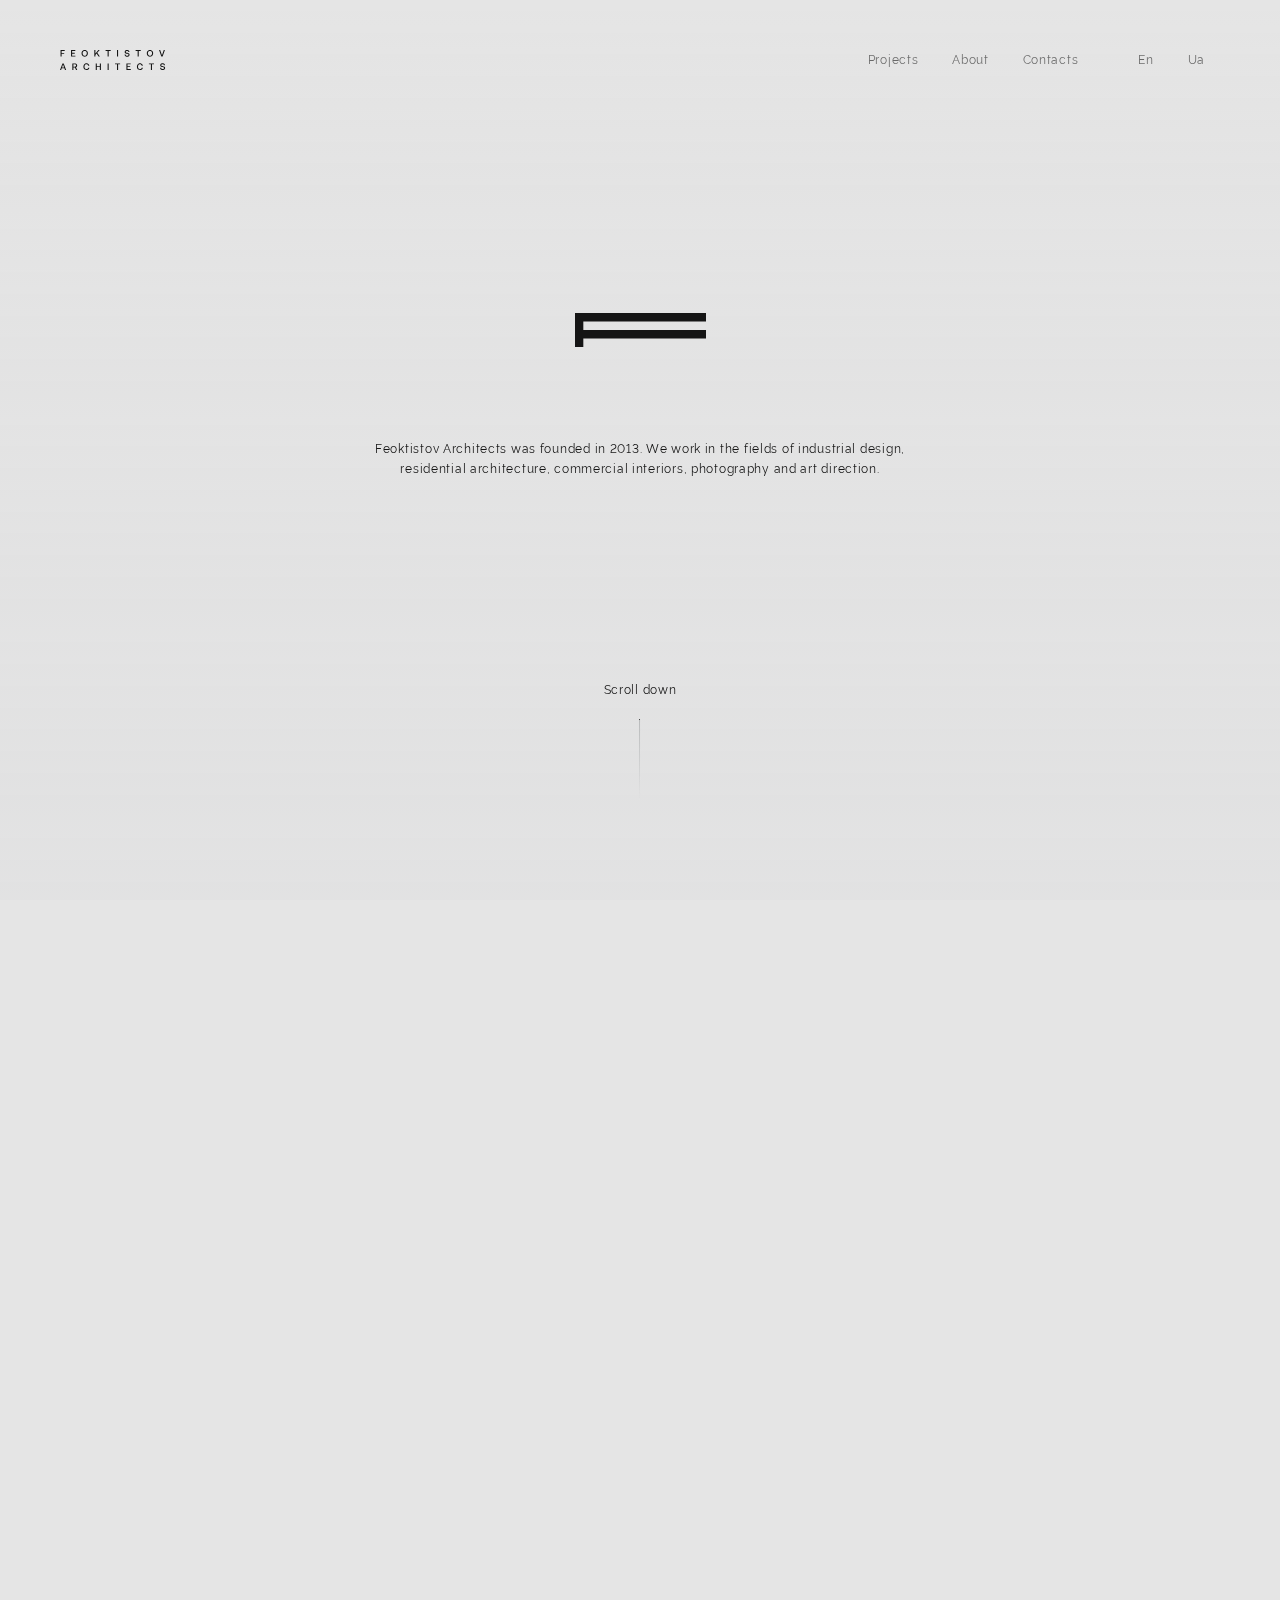
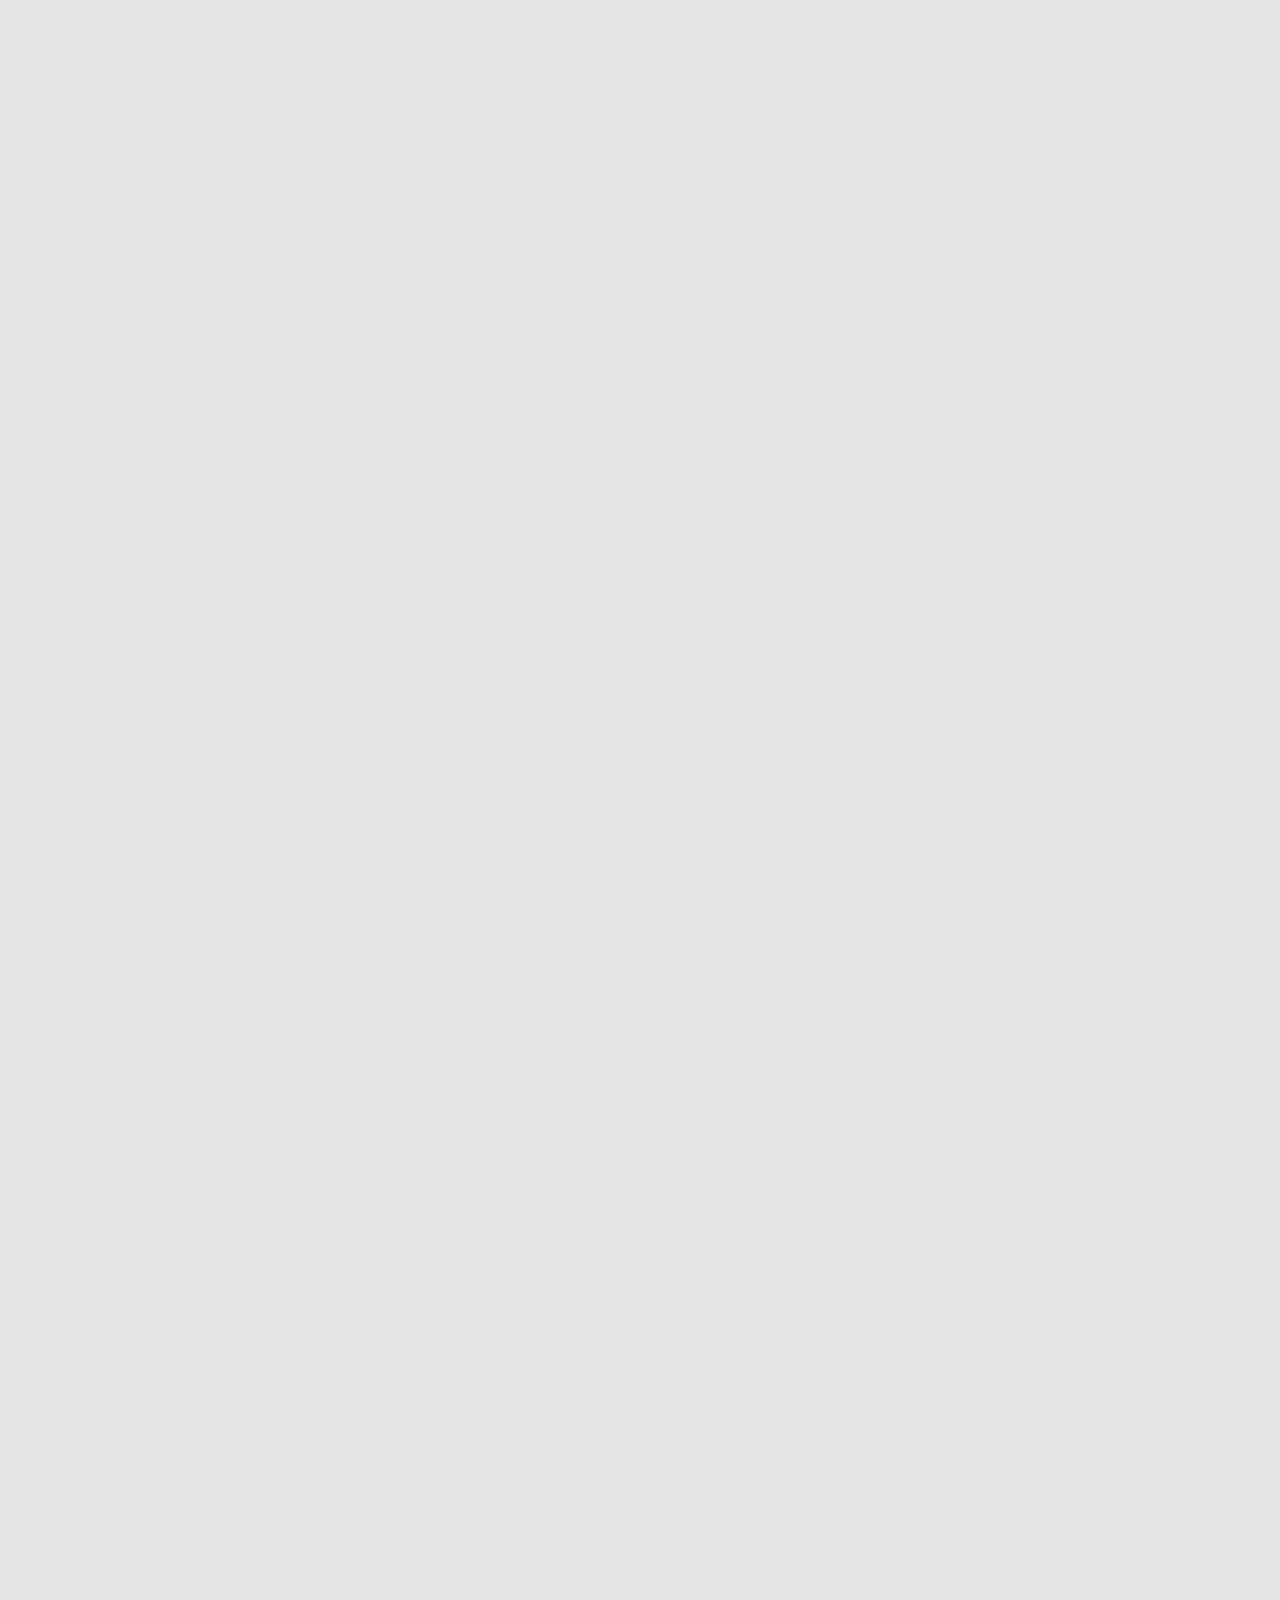
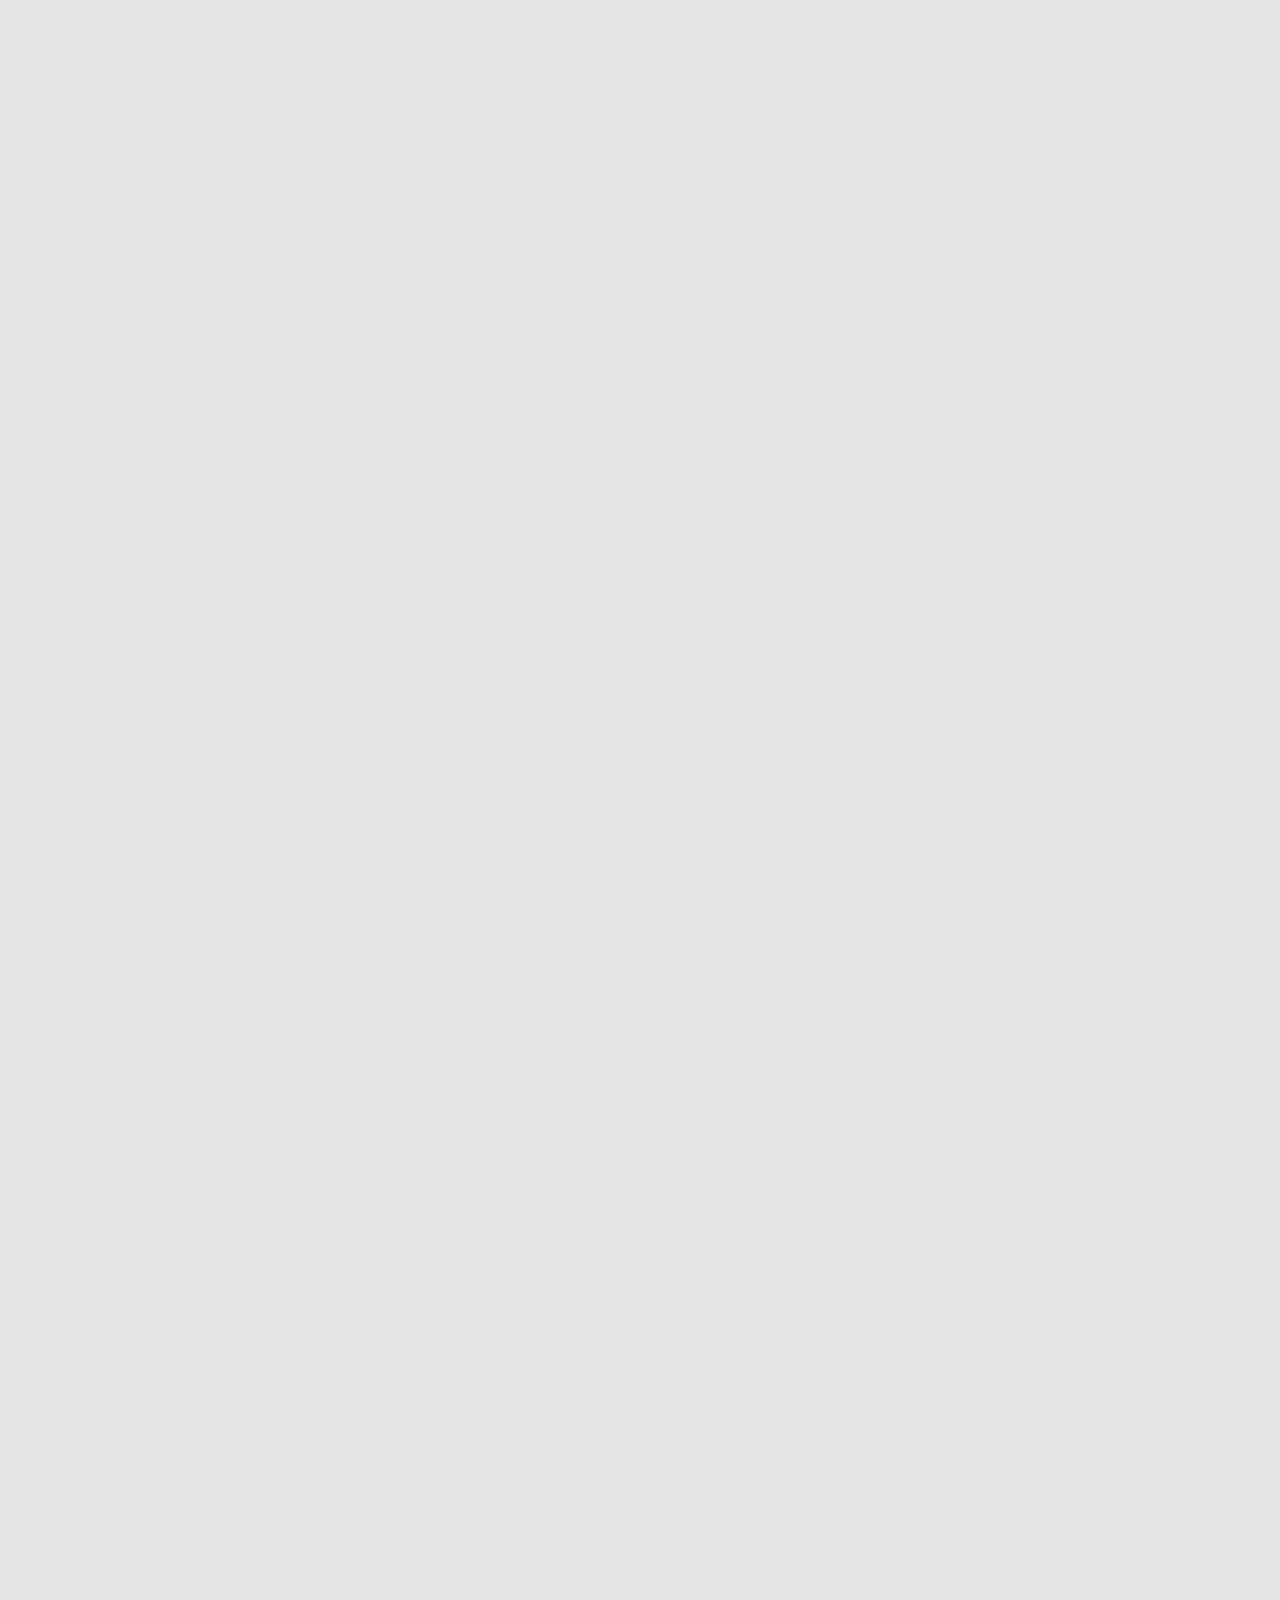
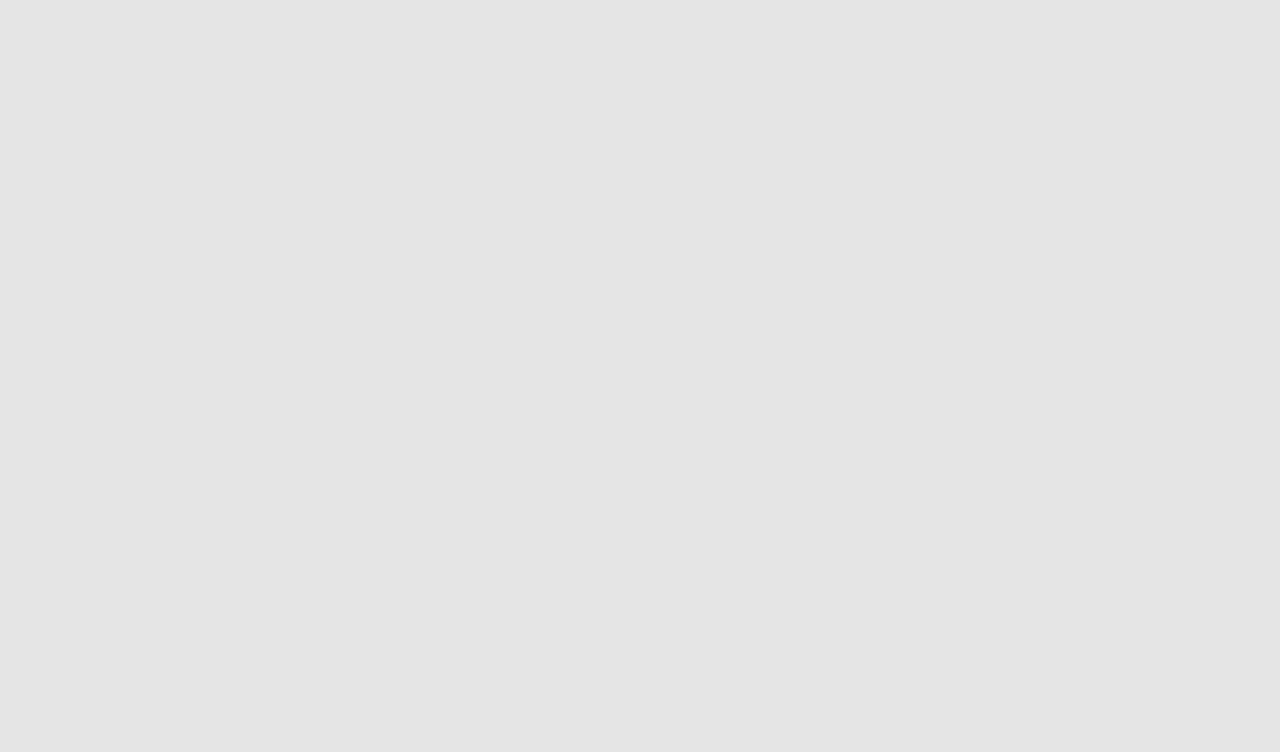
==== commit ac301bc7: "credits" ====
--- a/index.html
+++ b/index.html
@@ -24,8 +24,9 @@
 				<svg width="106" height="20" viewBox="0 0 106 20" fill="none" xmlns="http://www.w3.org/2000/svg"> <path fill-rule="evenodd" clip-rule="evenodd" d="M26.3571 6.21734C25.8747 6.50137 25.3246 6.64565 24.7115 6.64565C24.0938 6.64565 23.5483 6.50137 23.0658 6.21734C22.5834 5.93326 22.2092 5.53652 21.9432 5.03155C21.6772 4.52662 21.542 3.95852 21.542 3.32282C21.542 2.68709 21.6772 2.11903 21.9432 1.61406C22.2092 1.10909 22.5834 0.71688 23.0658 0.428314C23.5483 0.144283 24.0983 0 24.7115 0C25.3292 0 25.8747 0.144283 26.3571 0.428314C26.8395 0.712345 27.2137 1.10909 27.4797 1.61406C27.7457 2.11903 27.881 2.68709 27.881 3.32282C27.881 3.95852 27.7457 4.52662 27.4797 5.03155C27.2137 5.53652 26.8395 5.93326 26.3571 6.21734ZM23.6339 5.40126C23.9495 5.60414 24.3057 5.70334 24.7115 5.70334C25.1172 5.70334 25.4734 5.60414 25.789 5.40126C26.1046 5.19837 26.3481 4.91434 26.5194 4.55366C26.6907 4.19297 26.7809 3.78271 26.7809 3.32732C26.7809 2.87197 26.6953 2.4662 26.5194 2.10098C26.3436 1.7358 26.1001 1.45626 25.789 1.25337C25.4734 1.05049 25.1172 0.951291 24.7115 0.951291C24.3057 0.951291 23.9495 1.05049 23.6339 1.25337C23.3183 1.45626 23.0749 1.74029 22.9035 2.10098C22.7277 2.4662 22.642 2.87197 22.642 3.32732C22.642 3.78271 22.7277 4.18848 22.9035 4.55366C23.0749 4.91883 23.3183 5.20291 23.6339 5.40126Z" fill="#151515"/> <path d="M4.71597 1.01443V0.0631376H0.545541V6.59154H1.61858V3.83228H4.17494V2.90803H1.61858V1.01443H4.71597Z" fill="#151515"/> <path d="M15.3021 1.01443V0.0631376H11.0415V6.59154H15.4148V5.6402H12.1145V3.7466H14.743V2.82235H12.1145V1.01443H15.3021Z" fill="#151515"/> <path d="M35.3968 3.431V0.0631376H34.3238V6.59154H35.3968V4.88277L36.533 3.60686L38.5753 6.59154H39.8738L37.2994 2.78629L39.698 0.0631376H38.3905L35.3968 3.431Z" fill="#151515"/> <path d="M50.6944 0.0631376V1.01443H48.679V6.59154H47.606V1.01443H45.5907V0.0631376H50.6944Z" fill="#151515"/> <path d="M58.0794 6.59154V0.0631376H57.0064V6.59154H58.0794Z" fill="#151515"/> <path d="M66.0551 5.39223C66.3391 5.62669 66.7043 5.74394 67.1597 5.74394C67.5564 5.74394 67.8811 5.65826 68.1245 5.48694C68.368 5.31562 68.4942 5.07663 68.4942 4.77459C68.4942 4.55815 68.4266 4.38234 68.2958 4.25611C68.1606 4.12983 67.9802 4.03068 67.7503 3.96305C67.5204 3.89542 67.1957 3.82326 66.781 3.7466C66.3571 3.66999 65.9965 3.57529 65.6944 3.45355C65.3923 3.33185 65.1488 3.14697 64.9595 2.899C64.7701 2.65103 64.6755 2.32191 64.6755 1.92063C64.6755 1.54643 64.7746 1.21282 64.9685 0.924257C65.1624 0.635691 65.4374 0.405771 65.7891 0.24348C66.1407 0.0811455 66.542 0 66.9974 0C67.4618 0 67.8811 0.0856804 68.2462 0.261488C68.6114 0.43734 68.9 0.676286 69.1119 0.978369C69.3238 1.28494 69.4365 1.63211 69.459 2.02437H68.404C68.368 1.69071 68.2192 1.4202 67.9667 1.21282C67.7097 1.0054 67.3896 0.906205 66.9974 0.906205C66.6187 0.906205 66.3166 0.987395 66.0866 1.15418C65.8612 1.321 65.7485 1.55097 65.7485 1.84851C65.7485 2.06043 65.8161 2.22725 65.9469 2.35348C66.0821 2.47971 66.258 2.56989 66.4834 2.63302C66.7088 2.69612 67.0289 2.76374 67.4437 2.8404C67.8675 2.91705 68.2282 3.01625 68.5348 3.13795C68.8414 3.26422 69.0893 3.44457 69.2787 3.688C69.4681 3.93148 69.5673 4.25157 69.5673 4.64832C69.5673 5.03155 69.4636 5.37872 69.2607 5.68529C69.0533 5.99191 68.7692 6.22632 68.404 6.39768C68.0388 6.569 67.6196 6.65463 67.1552 6.65463C66.6412 6.65463 66.1858 6.55997 65.7936 6.37514C65.4013 6.19026 65.0947 5.92877 64.8738 5.59512C64.6529 5.26151 64.5402 4.88277 64.5357 4.45446L65.5907 4.47251C65.6177 4.8512 65.771 5.16231 66.0551 5.39223Z" fill="#151515"/> <path d="M80.7395 1.01443V0.0631376H75.6358V1.01443H77.6511V6.59154H78.7242V1.01443H80.7395Z" fill="#151515"/> <path fill-rule="evenodd" clip-rule="evenodd" d="M91.6187 6.21734C91.1363 6.50137 90.5862 6.64565 89.973 6.64565C89.3599 6.64565 88.8098 6.50137 88.3274 6.21734C87.845 5.93326 87.4708 5.53652 87.2048 5.03155C86.9388 4.52662 86.8035 3.95852 86.8035 3.32282C86.8035 2.68709 86.9388 2.11903 87.2048 1.61406C87.4708 1.10909 87.845 0.71688 88.3274 0.428314C88.8098 0.144283 89.3599 0 89.973 0C90.5862 0 91.1363 0.144283 91.6187 0.428314C92.1011 0.712345 92.4753 1.10909 92.7413 1.61406C93.0073 2.11903 93.1426 2.68709 93.1426 3.32282C93.1426 3.95852 93.0073 4.52662 92.7413 5.03155C92.4753 5.53652 92.1011 5.93326 91.6187 6.21734ZM88.8955 5.40126C89.2111 5.60414 89.5673 5.70334 89.973 5.70334C90.3788 5.70334 90.735 5.60414 91.0506 5.40126C91.3662 5.19837 91.6096 4.91434 91.781 4.55366C91.9523 4.19297 92.0425 3.78271 92.0425 3.32732C92.0425 2.87197 91.9568 2.4662 91.781 2.10098C91.6051 1.7358 91.3617 1.45626 91.0506 1.25337C90.735 1.05049 90.3788 0.951291 89.973 0.951291C89.5673 0.951291 89.2111 1.05049 88.8955 1.25337C88.5799 1.45626 88.3364 1.74029 88.1651 2.10098C87.9893 2.4662 87.9036 2.87197 87.9036 3.32732C87.9036 3.78271 87.9893 4.18848 88.1651 4.55366C88.3409 4.91883 88.5799 5.20291 88.8955 5.40126Z" fill="#151515"/> <path d="M101.975 5.30206L100.176 0.0631376H99.0353L101.33 6.59154H102.615L104.901 0.0631376H103.792L101.975 5.30206Z" fill="#151515"/> <path fill-rule="evenodd" clip-rule="evenodd" d="M2.44364 13.4085H3.71957L6.1542 19.9369H5.00902L4.39135 18.3228H1.71326L1.10911 19.9369H0L2.44364 13.4085ZM4.09378 17.4076L3.04779 14.5627L2.01082 17.4076H4.09378Z" fill="#151515"/> <path fill-rule="evenodd" clip-rule="evenodd" d="M16.8936 14.3914C16.7043 14.0803 16.4382 13.8368 16.0956 13.6655C15.7529 13.4941 15.3562 13.4085 14.8963 13.4085H12.3219V19.9324H13.395V17.5654H14.8512L16.0911 19.9324H17.2859L15.9062 17.331C16.294 17.1957 16.6006 16.9613 16.8305 16.6321C17.0604 16.303 17.1777 15.9243 17.1777 15.4869C17.1777 15.0721 17.083 14.707 16.8936 14.3914ZM15.7394 16.3255C15.5095 16.5329 15.2029 16.6366 14.8197 16.6366V16.6411H13.404V14.3463H14.8197C15.2074 14.3463 15.514 14.45 15.7394 14.6573C15.9648 14.8648 16.0776 15.1443 16.0776 15.4914C16.0776 15.8386 15.9694 16.1181 15.7394 16.3255Z" fill="#151515"/> <path d="M24.8963 13.7692C25.3697 13.4941 25.9288 13.3544 26.56 13.3544C27.0514 13.3544 27.4933 13.4491 27.89 13.6339C28.2868 13.8188 28.6069 14.0848 28.8549 14.4319C29.1028 14.7791 29.2606 15.1758 29.3283 15.6312H28.2552C28.1515 15.2164 27.9441 14.8873 27.6375 14.6529C27.331 14.4184 26.9567 14.2967 26.5104 14.2967C26.1046 14.2967 25.753 14.3959 25.4464 14.5987C25.1398 14.8016 24.9099 15.0812 24.7475 15.4374C24.5852 15.7935 24.5041 16.2083 24.5041 16.6727C24.5041 17.1326 24.5852 17.5428 24.7475 17.9035C24.9099 18.2642 25.1443 18.5437 25.4464 18.7466C25.753 18.9495 26.1046 19.0487 26.5104 19.0487C26.9567 19.0487 27.331 18.9315 27.633 18.6925C27.9351 18.4536 28.138 18.1289 28.2417 17.7142H29.3147C29.2471 18.174 29.0893 18.5753 28.8458 18.9179C28.6024 19.2606 28.2823 19.5221 27.89 19.7115C27.4978 19.9008 27.0559 19.991 26.5555 19.991C25.9198 19.991 25.3652 19.8558 24.8918 19.5807C24.4184 19.3057 24.0487 18.9179 23.7917 18.4175C23.5347 17.9171 23.404 17.3355 23.404 16.6682C23.404 16.0099 23.5347 15.4283 23.7917 14.9279C24.0532 14.4319 24.4184 14.0442 24.8963 13.7692Z" fill="#151515"/> <path d="M36.817 16.1497V13.3995H35.7439V19.9369H36.817V17.101H39.8467V19.9369H40.9198V13.3995H39.8467V16.1497H36.817Z" fill="#151515"/> <path d="M48.6881 13.4085V19.9369H47.615V13.4085H48.6881Z" fill="#151515"/> <path d="M60.1128 14.3598V13.4085H55.0091V14.3598H57.0244V19.9369H58.0974V14.3598H60.1128Z" fill="#151515"/> <path d="M70.6899 13.4085V14.3598H67.4978V16.1677H70.1263V17.092H67.4978V18.9856H70.7981V19.9369H66.4248V13.4085H70.6899Z" fill="#151515"/> <path d="M80.0767 13.3544C79.4455 13.3544 78.8865 13.4941 78.4131 13.7692C77.9397 14.0442 77.57 14.4319 77.3085 14.9279C77.0515 15.4283 76.9207 16.0099 76.9207 16.6682C76.9207 17.3355 77.0515 17.9171 77.3085 18.4175C77.5655 18.9179 77.9352 19.3057 78.4085 19.5807C78.882 19.8558 79.4365 19.991 80.0722 19.991C80.5727 19.991 81.0145 19.9008 81.4067 19.7115C81.799 19.5221 82.1191 19.2606 82.3626 18.9179C82.606 18.5753 82.7638 18.174 82.8315 17.7142H81.7584C81.6547 18.1289 81.4518 18.4536 81.1498 18.6925C80.8477 18.9315 80.4735 19.0487 80.0271 19.0487C79.6214 19.0487 79.2697 18.9495 78.9631 18.7466C78.661 18.5437 78.4266 18.2642 78.2643 17.9035C78.102 17.5428 78.0208 17.1326 78.0208 16.6727C78.0208 16.2083 78.102 15.7935 78.2643 15.4374C78.4266 15.0812 78.6565 14.8016 78.9631 14.5987C79.2697 14.3959 79.6214 14.2967 80.0271 14.2967C80.4735 14.2967 80.8477 14.4184 81.1543 14.6529C81.4609 14.8873 81.6683 15.2164 81.7719 15.6312H82.845C82.7774 15.1758 82.6196 14.7791 82.3716 14.4319C82.1236 14.0848 81.8035 13.8188 81.4067 13.6339C81.01 13.4491 80.5682 13.3544 80.0767 13.3544Z" fill="#151515"/> <path d="M93.9947 13.4085V14.3598H91.9793V19.9369H90.9063V14.3598H88.891V13.4085H93.9947Z" fill="#151515"/> <path d="M102.692 19.0893C102.236 19.0893 101.871 18.9721 101.587 18.7376C101.303 18.5077 101.15 18.1966 101.123 17.8179L100.068 17.7998C100.072 18.2281 100.185 18.6069 100.406 18.9405C100.627 19.2741 100.933 19.5356 101.326 19.7205C101.718 19.9053 102.173 20 102.687 20C103.152 20 103.571 19.9144 103.936 19.743C104.301 19.5717 104.585 19.3373 104.793 19.0307C104.996 18.7241 105.099 18.3769 105.099 17.9937C105.099 17.5969 105.005 17.2768 104.811 17.0334C104.621 16.7899 104.373 16.6096 104.067 16.4833C103.76 16.3616 103.4 16.2624 102.976 16.1858C102.561 16.1091 102.241 16.0415 102.015 15.9784C101.79 15.9153 101.614 15.8251 101.479 15.6989C101.348 15.5726 101.281 15.4058 101.281 15.1939C101.281 14.8963 101.393 14.6664 101.619 14.4995C101.849 14.3328 102.151 14.2516 102.529 14.2516C102.922 14.2516 103.242 14.3508 103.499 14.5582C103.751 14.7656 103.9 15.0361 103.936 15.3697H104.991C104.969 14.9775 104.856 14.6303 104.644 14.3237C104.432 14.0217 104.143 13.7827 103.778 13.6069C103.413 13.431 102.994 13.3454 102.529 13.3454C102.074 13.3454 101.673 13.4265 101.321 13.5888C100.969 13.7511 100.694 13.9811 100.501 14.2696C100.307 14.5582 100.207 14.8918 100.207 15.266C100.207 15.6673 100.302 15.9964 100.492 16.2444C100.681 16.4923 100.924 16.6772 101.226 16.7989C101.529 16.9207 101.889 17.0154 102.313 17.092C102.728 17.1686 103.052 17.2408 103.282 17.3084C103.512 17.376 103.693 17.4752 103.828 17.6015C103.959 17.7277 104.026 17.9035 104.026 18.12C104.026 18.422 103.9 18.661 103.657 18.8323C103.413 19.0036 103.088 19.0893 102.692 19.0893Z" fill="#151515"/> </svg>
 
 			</a>
+			<a href="#" class="main-nav-trigger"></a>
 			<div class="navs-wrap">
-				<nav clas="nav-main">
+				<nav class="nav-main">
 					<a href="projects.html">Projects</a>
 					<a href="aboutus.html">About</a>
 					<a href="contactus.html">Contacts</a>
@@ -108,12 +109,18 @@
 				<h2>contact us</h2>
 				<p>Feoktistov Architects was founded in 2013. We work in the fields of industrial design, residential architecture, commercial interiors, photography and art direction.</p>
 				<div class="running-line">
-					<span class="line"><a class="a-line" href="mailto:studio@feoktistovarchitects.com" target="_blank">studio@feoktistovarchitects.com</a></span>
-					<span class="line"><a class="a-line" href="mailto:studio@feoktistovarchitects.com" target="_blank">studio@feoktistovarchitects.com</a></span>
-					<span class="line"><a class="a-line" href="mailto:studio@feoktistovarchitects.com" target="_blank">studio@feoktistovarchitects.com</a></span>
-					<span class="line"><a class="a-line" href="mailto:studio@feoktistovarchitects.com" target="_blank">studio@feoktistovarchitects.com</a></span>
-					<span class="line"><a class="a-line" href="mailto:studio@feoktistovarchitects.com" target="_blank">studio@feoktistovarchitects.com</a></span>
-					<span class="line"><a class="a-line" href="mailto:studio@feoktistovarchitects.com" target="_blank">studio@feoktistovarchitects.com</a></span>
+<a href="mailto:studio@feoktistovarchitects.com" target="_blank"><span class="a-line">studio@feoktistovarchitects.com</span></a>
+<a href="mailto:studio@feoktistovarchitects.com" target="_blank"><span class="a-line">studio@feoktistovarchitects.com</span></a>
+<a href="mailto:studio@feoktistovarchitects.com" target="_blank"><span class="a-line">studio@feoktistovarchitects.com</span></a>
+<a href="mailto:studio@feoktistovarchitects.com" target="_blank"><span class="a-line">studio@feoktistovarchitects.com</span></a>
+<a href="mailto:studio@feoktistovarchitects.com" target="_blank"><span class="a-line">studio@feoktistovarchitects.com</span></a>
+<a href="mailto:studio@feoktistovarchitects.com" target="_blank"><span class="a-line">studio@feoktistovarchitects.com</span></a>
+<a href="mailto:studio@feoktistovarchitects.com" target="_blank"><span class="a-line">studio@feoktistovarchitects.com</span></a>
+<a href="mailto:studio@feoktistovarchitects.com" target="_blank"><span class="a-line">studio@feoktistovarchitects.com</span></a>
+<a href="mailto:studio@feoktistovarchitects.com" target="_blank"><span class="a-line">studio@feoktistovarchitects.com</span></a>
+<a href="mailto:studio@feoktistovarchitects.com" target="_blank"><span class="a-line">studio@feoktistovarchitects.com</span></a>
+<a href="mailto:studio@feoktistovarchitects.com" target="_blank"><span class="a-line">studio@feoktistovarchitects.com</span></a>
+<a href="mailto:studio@feoktistovarchitects.com" target="_blank"><span class="a-line">studio@feoktistovarchitects.com</span></a>
 				</div>
 				<div class="phone">
 					+38 (050) 401 86 61  &nbsp;|&nbsp;  <a href="#" class="a-line">Telegram</a>
@@ -126,10 +133,21 @@
 			</section>
 			<footer class="footer-main">
 				<span>© 2021 feoktistovarchitects</span>
-				<nav class="nav-policy">
+				<div class="nav-policy">
 					<a href="policy.html">Privacy Policy</a>
-					<a href="policy.html">Credits</a>
-				</nav>
+					<div class="popper-holder">
+						<a class="popper-trigger" href="policy.html">Credits</a>
+						<div class="popper-wrap">
+							<div class="credit-info">
+								<span>Design by:</span><a class="a-line" href="#" target="_blank">Denys Kravchenko</a>
+								<span>Instagram:</span><a class="a-line" href="#" target="_blank">@denyskra_dsgn</a>
+								<span>Behance:</span><a class="a-line" href="#" target="_blank">link</a>
+								<span>Website:</span><a class="a-line" href="#" target="_blank">website.com</a>
+							</div>
+						</div>
+					</div>
+					
+				</div>
 			</footer>
 		</div>
 	</div>
--- a/css/main.min.css
+++ b/css/main.min.css
@@ -1 +1 @@
-[data-aos][data-aos][data-aos-duration="50"],body[data-aos-duration="50"] [data-aos]{transition-duration:50ms}[data-aos][data-aos][data-aos-delay="50"],body[data-aos-delay="50"] [data-aos]{transition-delay:0}[data-aos][data-aos][data-aos-delay="50"].aos-animate,body[data-aos-delay="50"] [data-aos].aos-animate{transition-delay:50ms}[data-aos][data-aos][data-aos-duration="100"],body[data-aos-duration="100"] [data-aos]{transition-duration:.1s}[data-aos][data-aos][data-aos-delay="100"],body[data-aos-delay="100"] [data-aos]{transition-delay:0}[data-aos][data-aos][data-aos-delay="100"].aos-animate,body[data-aos-delay="100"] [data-aos].aos-animate{transition-delay:.1s}[data-aos][data-aos][data-aos-duration="150"],body[data-aos-duration="150"] [data-aos]{transition-duration:.15s}[data-aos][data-aos][data-aos-delay="150"],body[data-aos-delay="150"] [data-aos]{transition-delay:0}[data-aos][data-aos][data-aos-delay="150"].aos-animate,body[data-aos-delay="150"] [data-aos].aos-animate{transition-delay:.15s}[data-aos][data-aos][data-aos-duration="200"],body[data-aos-duration="200"] [data-aos]{transition-duration:.2s}[data-aos][data-aos][data-aos-delay="200"],body[data-aos-delay="200"] [data-aos]{transition-delay:0}[data-aos][data-aos][data-aos-delay="200"].aos-animate,body[data-aos-delay="200"] [data-aos].aos-animate{transition-delay:.2s}[data-aos][data-aos][data-aos-duration="250"],body[data-aos-duration="250"] [data-aos]{transition-duration:.25s}[data-aos][data-aos][data-aos-delay="250"],body[data-aos-delay="250"] [data-aos]{transition-delay:0}[data-aos][data-aos][data-aos-delay="250"].aos-animate,body[data-aos-delay="250"] [data-aos].aos-animate{transition-delay:.25s}[data-aos][data-aos][data-aos-duration="300"],body[data-aos-duration="300"] [data-aos]{transition-duration:.3s}[data-aos][data-aos][data-aos-delay="300"],body[data-aos-delay="300"] [data-aos]{transition-delay:0}[data-aos][data-aos][data-aos-delay="300"].aos-animate,body[data-aos-delay="300"] [data-aos].aos-animate{transition-delay:.3s}[data-aos][data-aos][data-aos-duration="350"],body[data-aos-duration="350"] [data-aos]{transition-duration:.35s}[data-aos][data-aos][data-aos-delay="350"],body[data-aos-delay="350"] [data-aos]{transition-delay:0}[data-aos][data-aos][data-aos-delay="350"].aos-animate,body[data-aos-delay="350"] [data-aos].aos-animate{transition-delay:.35s}[data-aos][data-aos][data-aos-duration="400"],body[data-aos-duration="400"] [data-aos]{transition-duration:.4s}[data-aos][data-aos][data-aos-delay="400"],body[data-aos-delay="400"] [data-aos]{transition-delay:0}[data-aos][data-aos][data-aos-delay="400"].aos-animate,body[data-aos-delay="400"] [data-aos].aos-animate{transition-delay:.4s}[data-aos][data-aos][data-aos-duration="450"],body[data-aos-duration="450"] [data-aos]{transition-duration:.45s}[data-aos][data-aos][data-aos-delay="450"],body[data-aos-delay="450"] [data-aos]{transition-delay:0}[data-aos][data-aos][data-aos-delay="450"].aos-animate,body[data-aos-delay="450"] [data-aos].aos-animate{transition-delay:.45s}[data-aos][data-aos][data-aos-duration="500"],body[data-aos-duration="500"] [data-aos]{transition-duration:.5s}[data-aos][data-aos][data-aos-delay="500"],body[data-aos-delay="500"] [data-aos]{transition-delay:0}[data-aos][data-aos][data-aos-delay="500"].aos-animate,body[data-aos-delay="500"] [data-aos].aos-animate{transition-delay:.5s}[data-aos][data-aos][data-aos-duration="550"],body[data-aos-duration="550"] [data-aos]{transition-duration:.55s}[data-aos][data-aos][data-aos-delay="550"],body[data-aos-delay="550"] [data-aos]{transition-delay:0}[data-aos][data-aos][data-aos-delay="550"].aos-animate,body[data-aos-delay="550"] [data-aos].aos-animate{transition-delay:.55s}[data-aos][data-aos][data-aos-duration="600"],body[data-aos-duration="600"] [data-aos]{transition-duration:.6s}[data-aos][data-aos][data-aos-delay="600"],body[data-aos-delay="600"] [data-aos]{transition-delay:0}[data-aos][data-aos][data-aos-delay="600"].aos-animate,body[data-aos-delay="600"] [data-aos].aos-animate{transition-delay:.6s}[data-aos][data-aos][data-aos-duration="650"],body[data-aos-duration="650"] [data-aos]{transition-duration:.65s}[data-aos][data-aos][data-aos-delay="650"],body[data-aos-delay="650"] [data-aos]{transition-delay:0}[data-aos][data-aos][data-aos-delay="650"].aos-animate,body[data-aos-delay="650"] [data-aos].aos-animate{transition-delay:.65s}[data-aos][data-aos][data-aos-duration="700"],body[data-aos-duration="700"] [data-aos]{transition-duration:.7s}[data-aos][data-aos][data-aos-delay="700"],body[data-aos-delay="700"] [data-aos]{transition-delay:0}[data-aos][data-aos][data-aos-delay="700"].aos-animate,body[data-aos-delay="700"] [data-aos].aos-animate{transition-delay:.7s}[data-aos][data-aos][data-aos-duration="750"],body[data-aos-duration="750"] [data-aos]{transition-duration:.75s}[data-aos][data-aos][data-aos-delay="750"],body[data-aos-delay="750"] [data-aos]{transition-delay:0}[data-aos][data-aos][data-aos-delay="750"].aos-animate,body[data-aos-delay="750"] [data-aos].aos-animate{transition-delay:.75s}[data-aos][data-aos][data-aos-duration="800"],body[data-aos-duration="800"] [data-aos]{transition-duration:.8s}[data-aos][data-aos][data-aos-delay="800"],body[data-aos-delay="800"] [data-aos]{transition-delay:0}[data-aos][data-aos][data-aos-delay="800"].aos-animate,body[data-aos-delay="800"] [data-aos].aos-animate{transition-delay:.8s}[data-aos][data-aos][data-aos-duration="850"],body[data-aos-duration="850"] [data-aos]{transition-duration:.85s}[data-aos][data-aos][data-aos-delay="850"],body[data-aos-delay="850"] [data-aos]{transition-delay:0}[data-aos][data-aos][data-aos-delay="850"].aos-animate,body[data-aos-delay="850"] [data-aos].aos-animate{transition-delay:.85s}[data-aos][data-aos][data-aos-duration="900"],body[data-aos-duration="900"] [data-aos]{transition-duration:.9s}[data-aos][data-aos][data-aos-delay="900"],body[data-aos-delay="900"] [data-aos]{transition-delay:0}[data-aos][data-aos][data-aos-delay="900"].aos-animate,body[data-aos-delay="900"] [data-aos].aos-animate{transition-delay:.9s}[data-aos][data-aos][data-aos-duration="950"],body[data-aos-duration="950"] [data-aos]{transition-duration:.95s}[data-aos][data-aos][data-aos-delay="950"],body[data-aos-delay="950"] [data-aos]{transition-delay:0}[data-aos][data-aos][data-aos-delay="950"].aos-animate,body[data-aos-delay="950"] [data-aos].aos-animate{transition-delay:.95s}[data-aos][data-aos][data-aos-duration="1000"],body[data-aos-duration="1000"] [data-aos]{transition-duration:1s}[data-aos][data-aos][data-aos-delay="1000"],body[data-aos-delay="1000"] [data-aos]{transition-delay:0}[data-aos][data-aos][data-aos-delay="1000"].aos-animate,body[data-aos-delay="1000"] [data-aos].aos-animate{transition-delay:1s}[data-aos][data-aos][data-aos-duration="1050"],body[data-aos-duration="1050"] [data-aos]{transition-duration:1.05s}[data-aos][data-aos][data-aos-delay="1050"],body[data-aos-delay="1050"] [data-aos]{transition-delay:0}[data-aos][data-aos][data-aos-delay="1050"].aos-animate,body[data-aos-delay="1050"] [data-aos].aos-animate{transition-delay:1.05s}[data-aos][data-aos][data-aos-duration="1100"],body[data-aos-duration="1100"] [data-aos]{transition-duration:1.1s}[data-aos][data-aos][data-aos-delay="1100"],body[data-aos-delay="1100"] [data-aos]{transition-delay:0}[data-aos][data-aos][data-aos-delay="1100"].aos-animate,body[data-aos-delay="1100"] [data-aos].aos-animate{transition-delay:1.1s}[data-aos][data-aos][data-aos-duration="1150"],body[data-aos-duration="1150"] [data-aos]{transition-duration:1.15s}[data-aos][data-aos][data-aos-delay="1150"],body[data-aos-delay="1150"] [data-aos]{transition-delay:0}[data-aos][data-aos][data-aos-delay="1150"].aos-animate,body[data-aos-delay="1150"] [data-aos].aos-animate{transition-delay:1.15s}[data-aos][data-aos][data-aos-duration="1200"],body[data-aos-duration="1200"] [data-aos]{transition-duration:1.2s}[data-aos][data-aos][data-aos-delay="1200"],body[data-aos-delay="1200"] [data-aos]{transition-delay:0}[data-aos][data-aos][data-aos-delay="1200"].aos-animate,body[data-aos-delay="1200"] [data-aos].aos-animate{transition-delay:1.2s}[data-aos][data-aos][data-aos-duration="1250"],body[data-aos-duration="1250"] [data-aos]{transition-duration:1.25s}[data-aos][data-aos][data-aos-delay="1250"],body[data-aos-delay="1250"] [data-aos]{transition-delay:0}[data-aos][data-aos][data-aos-delay="1250"].aos-animate,body[data-aos-delay="1250"] [data-aos].aos-animate{transition-delay:1.25s}[data-aos][data-aos][data-aos-duration="1300"],body[data-aos-duration="1300"] [data-aos]{transition-duration:1.3s}[data-aos][data-aos][data-aos-delay="1300"],body[data-aos-delay="1300"] [data-aos]{transition-delay:0}[data-aos][data-aos][data-aos-delay="1300"].aos-animate,body[data-aos-delay="1300"] [data-aos].aos-animate{transition-delay:1.3s}[data-aos][data-aos][data-aos-duration="1350"],body[data-aos-duration="1350"] [data-aos]{transition-duration:1.35s}[data-aos][data-aos][data-aos-delay="1350"],body[data-aos-delay="1350"] [data-aos]{transition-delay:0}[data-aos][data-aos][data-aos-delay="1350"].aos-animate,body[data-aos-delay="1350"] [data-aos].aos-animate{transition-delay:1.35s}[data-aos][data-aos][data-aos-duration="1400"],body[data-aos-duration="1400"] [data-aos]{transition-duration:1.4s}[data-aos][data-aos][data-aos-delay="1400"],body[data-aos-delay="1400"] [data-aos]{transition-delay:0}[data-aos][data-aos][data-aos-delay="1400"].aos-animate,body[data-aos-delay="1400"] [data-aos].aos-animate{transition-delay:1.4s}[data-aos][data-aos][data-aos-duration="1450"],body[data-aos-duration="1450"] [data-aos]{transition-duration:1.45s}[data-aos][data-aos][data-aos-delay="1450"],body[data-aos-delay="1450"] [data-aos]{transition-delay:0}[data-aos][data-aos][data-aos-delay="1450"].aos-animate,body[data-aos-delay="1450"] [data-aos].aos-animate{transition-delay:1.45s}[data-aos][data-aos][data-aos-duration="1500"],body[data-aos-duration="1500"] [data-aos]{transition-duration:1.5s}[data-aos][data-aos][data-aos-delay="1500"],body[data-aos-delay="1500"] [data-aos]{transition-delay:0}[data-aos][data-aos][data-aos-delay="1500"].aos-animate,body[data-aos-delay="1500"] [data-aos].aos-animate{transition-delay:1.5s}[data-aos][data-aos][data-aos-duration="1550"],body[data-aos-duration="1550"] [data-aos]{transition-duration:1.55s}[data-aos][data-aos][data-aos-delay="1550"],body[data-aos-delay="1550"] [data-aos]{transition-delay:0}[data-aos][data-aos][data-aos-delay="1550"].aos-animate,body[data-aos-delay="1550"] [data-aos].aos-animate{transition-delay:1.55s}[data-aos][data-aos][data-aos-duration="1600"],body[data-aos-duration="1600"] [data-aos]{transition-duration:1.6s}[data-aos][data-aos][data-aos-delay="1600"],body[data-aos-delay="1600"] [data-aos]{transition-delay:0}[data-aos][data-aos][data-aos-delay="1600"].aos-animate,body[data-aos-delay="1600"] [data-aos].aos-animate{transition-delay:1.6s}[data-aos][data-aos][data-aos-duration="1650"],body[data-aos-duration="1650"] [data-aos]{transition-duration:1.65s}[data-aos][data-aos][data-aos-delay="1650"],body[data-aos-delay="1650"] [data-aos]{transition-delay:0}[data-aos][data-aos][data-aos-delay="1650"].aos-animate,body[data-aos-delay="1650"] [data-aos].aos-animate{transition-delay:1.65s}[data-aos][data-aos][data-aos-duration="1700"],body[data-aos-duration="1700"] [data-aos]{transition-duration:1.7s}[data-aos][data-aos][data-aos-delay="1700"],body[data-aos-delay="1700"] [data-aos]{transition-delay:0}[data-aos][data-aos][data-aos-delay="1700"].aos-animate,body[data-aos-delay="1700"] [data-aos].aos-animate{transition-delay:1.7s}[data-aos][data-aos][data-aos-duration="1750"],body[data-aos-duration="1750"] [data-aos]{transition-duration:1.75s}[data-aos][data-aos][data-aos-delay="1750"],body[data-aos-delay="1750"] [data-aos]{transition-delay:0}[data-aos][data-aos][data-aos-delay="1750"].aos-animate,body[data-aos-delay="1750"] [data-aos].aos-animate{transition-delay:1.75s}[data-aos][data-aos][data-aos-duration="1800"],body[data-aos-duration="1800"] [data-aos]{transition-duration:1.8s}[data-aos][data-aos][data-aos-delay="1800"],body[data-aos-delay="1800"] [data-aos]{transition-delay:0}[data-aos][data-aos][data-aos-delay="1800"].aos-animate,body[data-aos-delay="1800"] [data-aos].aos-animate{transition-delay:1.8s}[data-aos][data-aos][data-aos-duration="1850"],body[data-aos-duration="1850"] [data-aos]{transition-duration:1.85s}[data-aos][data-aos][data-aos-delay="1850"],body[data-aos-delay="1850"] [data-aos]{transition-delay:0}[data-aos][data-aos][data-aos-delay="1850"].aos-animate,body[data-aos-delay="1850"] [data-aos].aos-animate{transition-delay:1.85s}[data-aos][data-aos][data-aos-duration="1900"],body[data-aos-duration="1900"] [data-aos]{transition-duration:1.9s}[data-aos][data-aos][data-aos-delay="1900"],body[data-aos-delay="1900"] [data-aos]{transition-delay:0}[data-aos][data-aos][data-aos-delay="1900"].aos-animate,body[data-aos-delay="1900"] [data-aos].aos-animate{transition-delay:1.9s}[data-aos][data-aos][data-aos-duration="1950"],body[data-aos-duration="1950"] [data-aos]{transition-duration:1.95s}[data-aos][data-aos][data-aos-delay="1950"],body[data-aos-delay="1950"] [data-aos]{transition-delay:0}[data-aos][data-aos][data-aos-delay="1950"].aos-animate,body[data-aos-delay="1950"] [data-aos].aos-animate{transition-delay:1.95s}[data-aos][data-aos][data-aos-duration="2000"],body[data-aos-duration="2000"] [data-aos]{transition-duration:2s}[data-aos][data-aos][data-aos-delay="2000"],body[data-aos-delay="2000"] [data-aos]{transition-delay:0}[data-aos][data-aos][data-aos-delay="2000"].aos-animate,body[data-aos-delay="2000"] [data-aos].aos-animate{transition-delay:2s}[data-aos][data-aos][data-aos-duration="2050"],body[data-aos-duration="2050"] [data-aos]{transition-duration:2.05s}[data-aos][data-aos][data-aos-delay="2050"],body[data-aos-delay="2050"] [data-aos]{transition-delay:0}[data-aos][data-aos][data-aos-delay="2050"].aos-animate,body[data-aos-delay="2050"] [data-aos].aos-animate{transition-delay:2.05s}[data-aos][data-aos][data-aos-duration="2100"],body[data-aos-duration="2100"] [data-aos]{transition-duration:2.1s}[data-aos][data-aos][data-aos-delay="2100"],body[data-aos-delay="2100"] [data-aos]{transition-delay:0}[data-aos][data-aos][data-aos-delay="2100"].aos-animate,body[data-aos-delay="2100"] [data-aos].aos-animate{transition-delay:2.1s}[data-aos][data-aos][data-aos-duration="2150"],body[data-aos-duration="2150"] [data-aos]{transition-duration:2.15s}[data-aos][data-aos][data-aos-delay="2150"],body[data-aos-delay="2150"] [data-aos]{transition-delay:0}[data-aos][data-aos][data-aos-delay="2150"].aos-animate,body[data-aos-delay="2150"] [data-aos].aos-animate{transition-delay:2.15s}[data-aos][data-aos][data-aos-duration="2200"],body[data-aos-duration="2200"] [data-aos]{transition-duration:2.2s}[data-aos][data-aos][data-aos-delay="2200"],body[data-aos-delay="2200"] [data-aos]{transition-delay:0}[data-aos][data-aos][data-aos-delay="2200"].aos-animate,body[data-aos-delay="2200"] [data-aos].aos-animate{transition-delay:2.2s}[data-aos][data-aos][data-aos-duration="2250"],body[data-aos-duration="2250"] [data-aos]{transition-duration:2.25s}[data-aos][data-aos][data-aos-delay="2250"],body[data-aos-delay="2250"] [data-aos]{transition-delay:0}[data-aos][data-aos][data-aos-delay="2250"].aos-animate,body[data-aos-delay="2250"] [data-aos].aos-animate{transition-delay:2.25s}[data-aos][data-aos][data-aos-duration="2300"],body[data-aos-duration="2300"] [data-aos]{transition-duration:2.3s}[data-aos][data-aos][data-aos-delay="2300"],body[data-aos-delay="2300"] [data-aos]{transition-delay:0}[data-aos][data-aos][data-aos-delay="2300"].aos-animate,body[data-aos-delay="2300"] [data-aos].aos-animate{transition-delay:2.3s}[data-aos][data-aos][data-aos-duration="2350"],body[data-aos-duration="2350"] [data-aos]{transition-duration:2.35s}[data-aos][data-aos][data-aos-delay="2350"],body[data-aos-delay="2350"] [data-aos]{transition-delay:0}[data-aos][data-aos][data-aos-delay="2350"].aos-animate,body[data-aos-delay="2350"] [data-aos].aos-animate{transition-delay:2.35s}[data-aos][data-aos][data-aos-duration="2400"],body[data-aos-duration="2400"] [data-aos]{transition-duration:2.4s}[data-aos][data-aos][data-aos-delay="2400"],body[data-aos-delay="2400"] [data-aos]{transition-delay:0}[data-aos][data-aos][data-aos-delay="2400"].aos-animate,body[data-aos-delay="2400"] [data-aos].aos-animate{transition-delay:2.4s}[data-aos][data-aos][data-aos-duration="2450"],body[data-aos-duration="2450"] [data-aos]{transition-duration:2.45s}[data-aos][data-aos][data-aos-delay="2450"],body[data-aos-delay="2450"] [data-aos]{transition-delay:0}[data-aos][data-aos][data-aos-delay="2450"].aos-animate,body[data-aos-delay="2450"] [data-aos].aos-animate{transition-delay:2.45s}[data-aos][data-aos][data-aos-duration="2500"],body[data-aos-duration="2500"] [data-aos]{transition-duration:2.5s}[data-aos][data-aos][data-aos-delay="2500"],body[data-aos-delay="2500"] [data-aos]{transition-delay:0}[data-aos][data-aos][data-aos-delay="2500"].aos-animate,body[data-aos-delay="2500"] [data-aos].aos-animate{transition-delay:2.5s}[data-aos][data-aos][data-aos-duration="2550"],body[data-aos-duration="2550"] [data-aos]{transition-duration:2.55s}[data-aos][data-aos][data-aos-delay="2550"],body[data-aos-delay="2550"] [data-aos]{transition-delay:0}[data-aos][data-aos][data-aos-delay="2550"].aos-animate,body[data-aos-delay="2550"] [data-aos].aos-animate{transition-delay:2.55s}[data-aos][data-aos][data-aos-duration="2600"],body[data-aos-duration="2600"] [data-aos]{transition-duration:2.6s}[data-aos][data-aos][data-aos-delay="2600"],body[data-aos-delay="2600"] [data-aos]{transition-delay:0}[data-aos][data-aos][data-aos-delay="2600"].aos-animate,body[data-aos-delay="2600"] [data-aos].aos-animate{transition-delay:2.6s}[data-aos][data-aos][data-aos-duration="2650"],body[data-aos-duration="2650"] [data-aos]{transition-duration:2.65s}[data-aos][data-aos][data-aos-delay="2650"],body[data-aos-delay="2650"] [data-aos]{transition-delay:0}[data-aos][data-aos][data-aos-delay="2650"].aos-animate,body[data-aos-delay="2650"] [data-aos].aos-animate{transition-delay:2.65s}[data-aos][data-aos][data-aos-duration="2700"],body[data-aos-duration="2700"] [data-aos]{transition-duration:2.7s}[data-aos][data-aos][data-aos-delay="2700"],body[data-aos-delay="2700"] [data-aos]{transition-delay:0}[data-aos][data-aos][data-aos-delay="2700"].aos-animate,body[data-aos-delay="2700"] [data-aos].aos-animate{transition-delay:2.7s}[data-aos][data-aos][data-aos-duration="2750"],body[data-aos-duration="2750"] [data-aos]{transition-duration:2.75s}[data-aos][data-aos][data-aos-delay="2750"],body[data-aos-delay="2750"] [data-aos]{transition-delay:0}[data-aos][data-aos][data-aos-delay="2750"].aos-animate,body[data-aos-delay="2750"] [data-aos].aos-animate{transition-delay:2.75s}[data-aos][data-aos][data-aos-duration="2800"],body[data-aos-duration="2800"] [data-aos]{transition-duration:2.8s}[data-aos][data-aos][data-aos-delay="2800"],body[data-aos-delay="2800"] [data-aos]{transition-delay:0}[data-aos][data-aos][data-aos-delay="2800"].aos-animate,body[data-aos-delay="2800"] [data-aos].aos-animate{transition-delay:2.8s}[data-aos][data-aos][data-aos-duration="2850"],body[data-aos-duration="2850"] [data-aos]{transition-duration:2.85s}[data-aos][data-aos][data-aos-delay="2850"],body[data-aos-delay="2850"] [data-aos]{transition-delay:0}[data-aos][data-aos][data-aos-delay="2850"].aos-animate,body[data-aos-delay="2850"] [data-aos].aos-animate{transition-delay:2.85s}[data-aos][data-aos][data-aos-duration="2900"],body[data-aos-duration="2900"] [data-aos]{transition-duration:2.9s}[data-aos][data-aos][data-aos-delay="2900"],body[data-aos-delay="2900"] [data-aos]{transition-delay:0}[data-aos][data-aos][data-aos-delay="2900"].aos-animate,body[data-aos-delay="2900"] [data-aos].aos-animate{transition-delay:2.9s}[data-aos][data-aos][data-aos-duration="2950"],body[data-aos-duration="2950"] [data-aos]{transition-duration:2.95s}[data-aos][data-aos][data-aos-delay="2950"],body[data-aos-delay="2950"] [data-aos]{transition-delay:0}[data-aos][data-aos][data-aos-delay="2950"].aos-animate,body[data-aos-delay="2950"] [data-aos].aos-animate{transition-delay:2.95s}[data-aos][data-aos][data-aos-duration="3000"],body[data-aos-duration="3000"] [data-aos]{transition-duration:3s}[data-aos][data-aos][data-aos-delay="3000"],body[data-aos-delay="3000"] [data-aos]{transition-delay:0}[data-aos][data-aos][data-aos-delay="3000"].aos-animate,body[data-aos-delay="3000"] [data-aos].aos-animate{transition-delay:3s}[data-aos][data-aos][data-aos-easing=linear],body[data-aos-easing=linear] [data-aos]{transition-timing-function:cubic-bezier(.25,.25,.75,.75)}[data-aos][data-aos][data-aos-easing=ease],body[data-aos-easing=ease] [data-aos]{transition-timing-function:ease}[data-aos][data-aos][data-aos-easing=ease-in],body[data-aos-easing=ease-in] [data-aos]{transition-timing-function:ease-in}[data-aos][data-aos][data-aos-easing=ease-out],body[data-aos-easing=ease-out] [data-aos]{transition-timing-function:ease-out}[data-aos][data-aos][data-aos-easing=ease-in-out],body[data-aos-easing=ease-in-out] [data-aos]{transition-timing-function:ease-in-out}[data-aos][data-aos][data-aos-easing=ease-in-back],body[data-aos-easing=ease-in-back] [data-aos]{transition-timing-function:cubic-bezier(.6,-.28,.735,.045)}[data-aos][data-aos][data-aos-easing=ease-out-back],body[data-aos-easing=ease-out-back] [data-aos]{transition-timing-function:cubic-bezier(.175,.885,.32,1.275)}[data-aos][data-aos][data-aos-easing=ease-in-out-back],body[data-aos-easing=ease-in-out-back] [data-aos]{transition-timing-function:cubic-bezier(.68,-.55,.265,1.55)}[data-aos][data-aos][data-aos-easing=ease-in-sine],body[data-aos-easing=ease-in-sine] [data-aos]{transition-timing-function:cubic-bezier(.47,0,.745,.715)}[data-aos][data-aos][data-aos-easing=ease-out-sine],body[data-aos-easing=ease-out-sine] [data-aos]{transition-timing-function:cubic-bezier(.39,.575,.565,1)}[data-aos][data-aos][data-aos-easing=ease-in-out-sine],body[data-aos-easing=ease-in-out-sine] [data-aos]{transition-timing-function:cubic-bezier(.445,.05,.55,.95)}[data-aos][data-aos][data-aos-easing=ease-in-quad],body[data-aos-easing=ease-in-quad] [data-aos]{transition-timing-function:cubic-bezier(.55,.085,.68,.53)}[data-aos][data-aos][data-aos-easing=ease-out-quad],body[data-aos-easing=ease-out-quad] [data-aos]{transition-timing-function:cubic-bezier(.25,.46,.45,.94)}[data-aos][data-aos][data-aos-easing=ease-in-out-quad],body[data-aos-easing=ease-in-out-quad] [data-aos]{transition-timing-function:cubic-bezier(.455,.03,.515,.955)}[data-aos][data-aos][data-aos-easing=ease-in-cubic],body[data-aos-easing=ease-in-cubic] [data-aos]{transition-timing-function:cubic-bezier(.55,.085,.68,.53)}[data-aos][data-aos][data-aos-easing=ease-out-cubic],body[data-aos-easing=ease-out-cubic] [data-aos]{transition-timing-function:cubic-bezier(.25,.46,.45,.94)}[data-aos][data-aos][data-aos-easing=ease-in-out-cubic],body[data-aos-easing=ease-in-out-cubic] [data-aos]{transition-timing-function:cubic-bezier(.455,.03,.515,.955)}[data-aos][data-aos][data-aos-easing=ease-in-quart],body[data-aos-easing=ease-in-quart] [data-aos]{transition-timing-function:cubic-bezier(.55,.085,.68,.53)}[data-aos][data-aos][data-aos-easing=ease-out-quart],body[data-aos-easing=ease-out-quart] [data-aos]{transition-timing-function:cubic-bezier(.25,.46,.45,.94)}[data-aos][data-aos][data-aos-easing=ease-in-out-quart],body[data-aos-easing=ease-in-out-quart] [data-aos]{transition-timing-function:cubic-bezier(.455,.03,.515,.955)}[data-aos^=fade][data-aos^=fade]{opacity:0;transition-property:opacity,transform}[data-aos^=fade][data-aos^=fade].aos-animate{opacity:1;transform:translateZ(0)}[data-aos=fade-up]{transform:translate3d(0,100px,0)}[data-aos=fade-down]{transform:translate3d(0,-100px,0)}[data-aos=fade-right]{transform:translate3d(-100px,0,0)}[data-aos=fade-left]{transform:translate3d(100px,0,0)}[data-aos=fade-up-right]{transform:translate3d(-100px,100px,0)}[data-aos=fade-up-left]{transform:translate3d(100px,100px,0)}[data-aos=fade-down-right]{transform:translate3d(-100px,-100px,0)}[data-aos=fade-down-left]{transform:translate3d(100px,-100px,0)}[data-aos^=zoom][data-aos^=zoom]{opacity:0;transition-property:opacity,transform}[data-aos^=zoom][data-aos^=zoom].aos-animate{opacity:1;transform:translateZ(0) scale(1)}[data-aos=zoom-in]{transform:scale(.6)}[data-aos=zoom-in-up]{transform:translate3d(0,100px,0) scale(.6)}[data-aos=zoom-in-down]{transform:translate3d(0,-100px,0) scale(.6)}[data-aos=zoom-in-right]{transform:translate3d(-100px,0,0) scale(.6)}[data-aos=zoom-in-left]{transform:translate3d(100px,0,0) scale(.6)}[data-aos=zoom-out]{transform:scale(1.2)}[data-aos=zoom-out-up]{transform:translate3d(0,100px,0) scale(1.2)}[data-aos=zoom-out-down]{transform:translate3d(0,-100px,0) scale(1.2)}[data-aos=zoom-out-right]{transform:translate3d(-100px,0,0) scale(1.2)}[data-aos=zoom-out-left]{transform:translate3d(100px,0,0) scale(1.2)}[data-aos^=slide][data-aos^=slide]{transition-property:transform}[data-aos^=slide][data-aos^=slide].aos-animate{transform:translateZ(0)}[data-aos=slide-up]{transform:translate3d(0,100%,0)}[data-aos=slide-down]{transform:translate3d(0,-100%,0)}[data-aos=slide-right]{transform:translate3d(-100%,0,0)}[data-aos=slide-left]{transform:translate3d(100%,0,0)}[data-aos^=flip][data-aos^=flip]{backface-visibility:hidden;transition-property:transform}[data-aos=flip-left]{transform:perspective(2500px) rotateY(-100deg)}[data-aos=flip-left].aos-animate{transform:perspective(2500px) rotateY(0)}[data-aos=flip-right]{transform:perspective(2500px) rotateY(100deg)}[data-aos=flip-right].aos-animate{transform:perspective(2500px) rotateY(0)}[data-aos=flip-up]{transform:perspective(2500px) rotateX(-100deg)}[data-aos=flip-up].aos-animate{transform:perspective(2500px) rotateX(0)}[data-aos=flip-down]{transform:perspective(2500px) rotateX(100deg)}[data-aos=flip-down].aos-animate{transform:perspective(2500px) rotateX(0)}@font-face{font-family:Raleway;font-weight:400;font-style:normal;font-display:swap;src:url(../fonts/RalewayRegular/RalewayRegular.eot);src:url(../fonts/RalewayRegular/RalewayRegular.eot?#iefix) format("embedded-opentype"),url(../fonts/RalewayRegular/RalewayRegular.woff2) format("woff2"),url(../fonts/RalewayRegular/RalewayRegular.woff) format("woff"),url(../fonts/RalewayRegular/RalewayRegular.ttf) format("truetype"),url(../fonts/RalewayRegular/RalewayRegular.svg#../fonts/RalewayRegular/RalewayRegular) format("svg")}*,::after,::before{-webkit-box-sizing:border-box;box-sizing:border-box}html{font-family:sans-serif;line-height:1.15;-webkit-text-size-adjust:100%;-ms-text-size-adjust:100%;-ms-overflow-style:scrollbar;-webkit-tap-highlight-color:transparent}@-ms-viewport{width:device-width}article,aside,dialog,figcaption,figure,footer,header,hgroup,main,nav,section{display:block}body{margin:0;font-family:-apple-system,BlinkMacSystemFont,"Segoe UI",Roboto,"Helvetica Neue",Arial,sans-serif,"Apple Color Emoji","Segoe UI Emoji","Segoe UI Symbol";font-size:1rem;font-weight:400;line-height:1.5;color:#212529;text-align:left;background-color:#e5e5e5}[tabindex="-1"]:focus{outline:0!important}hr{-webkit-box-sizing:content-box;box-sizing:content-box;height:0;overflow:visible}h1,h2,h3,h4,h5,h6{margin-top:0;margin-bottom:.5rem}p{margin-top:0;margin-bottom:1rem}abbr[data-original-title],abbr[title]{text-decoration:underline;-webkit-text-decoration:underline dotted;text-decoration:underline dotted;cursor:help;border-bottom:0}address{margin-bottom:1rem;font-style:normal;line-height:inherit}dl,ol,ul{margin-top:0;margin-bottom:1rem}ol ol,ol ul,ul ol,ul ul{margin-bottom:0}dt{font-weight:700}dd{margin-bottom:.5rem;margin-left:0}blockquote{margin:0 0 1rem}dfn{font-style:italic}b,strong{font-weight:bolder}small{font-size:80%}sub,sup{position:relative;font-size:75%;line-height:0;vertical-align:baseline}sub{bottom:-.25em}sup{top:-.5em}a{color:#007bff;text-decoration:none;background-color:transparent;-webkit-text-decoration-skip:objects}a:hover{color:#0056b3;text-decoration:underline}a:not([href]):not([tabindex]){color:inherit;text-decoration:none}a:not([href]):not([tabindex]):focus,a:not([href]):not([tabindex]):hover{color:inherit;text-decoration:none}a:not([href]):not([tabindex]):focus{outline:0}code,kbd,pre,samp{font-family:monospace,monospace;font-size:1em}pre{margin-top:0;margin-bottom:1rem;overflow:auto;-ms-overflow-style:scrollbar}figure{margin:0 0 1rem}img{vertical-align:middle;border-style:none}svg:not(:root){overflow:hidden}table{border-collapse:collapse}caption{padding-top:.75rem;padding-bottom:.75rem;color:#6c757d;text-align:left;caption-side:bottom}th{text-align:inherit}label{display:inline-block;margin-bottom:.5rem}button{border-radius:0}button:focus{outline:1px dotted;outline:5px auto -webkit-focus-ring-color}button,input,optgroup,select,textarea{margin:0;font-family:inherit;font-size:inherit;line-height:inherit}button,input{overflow:visible}button,select{text-transform:none}[type=reset],[type=submit],button,html [type=button]{-webkit-appearance:button}[type=button]::-moz-focus-inner,[type=reset]::-moz-focus-inner,[type=submit]::-moz-focus-inner,button::-moz-focus-inner{padding:0;border-style:none}input[type=checkbox],input[type=radio]{-webkit-box-sizing:border-box;box-sizing:border-box;padding:0}input[type=date],input[type=datetime-local],input[type=month],input[type=time]{-webkit-appearance:listbox}textarea{overflow:auto;resize:vertical}fieldset{min-width:0;padding:0;margin:0;border:0}legend{display:block;width:100%;max-width:100%;padding:0;margin-bottom:.5rem;font-size:1.5rem;line-height:inherit;color:inherit;white-space:normal}progress{vertical-align:baseline}[type=number]::-webkit-inner-spin-button,[type=number]::-webkit-outer-spin-button{height:auto}[type=search]{outline-offset:-2px;-webkit-appearance:none}[type=search]::-webkit-search-cancel-button,[type=search]::-webkit-search-decoration{-webkit-appearance:none}::-webkit-file-upload-button{font:inherit;-webkit-appearance:button}output{display:inline-block}summary{display:list-item;cursor:pointer}template{display:none}[hidden]{display:none!important}@-ms-viewport{width:device-width}html{-webkit-box-sizing:border-box;box-sizing:border-box;-ms-overflow-style:scrollbar}*,::after,::before{-webkit-box-sizing:inherit;box-sizing:inherit}.container{width:100%;padding-right:15px;padding-left:15px;margin-right:auto;margin-left:auto}@media (min-width:576px){.container{max-width:540px}}@media (min-width:768px){.container{max-width:720px}}@media (min-width:992px){.container{max-width:960px}}@media (min-width:1240px){.container{max-width:1180px}}.container-fluid{width:100%;padding-right:15px;padding-left:15px;margin-right:auto;margin-left:auto}.row{display:-webkit-box;display:-webkit-flex;display:-ms-flexbox;display:flex;-webkit-flex-wrap:wrap;-ms-flex-wrap:wrap;flex-wrap:wrap;margin-right:-15px;margin-left:-15px}.no-gutters{margin-right:0;margin-left:0}.no-gutters>.col,.no-gutters>[class*=col-]{padding-right:0;padding-left:0}.col,.col-1,.col-10,.col-11,.col-12,.col-2,.col-3,.col-4,.col-5,.col-6,.col-7,.col-8,.col-9,.col-auto,.col-lg,.col-lg-1,.col-lg-10,.col-lg-11,.col-lg-12,.col-lg-2,.col-lg-3,.col-lg-4,.col-lg-5,.col-lg-6,.col-lg-7,.col-lg-8,.col-lg-9,.col-lg-auto,.col-md,.col-md-1,.col-md-10,.col-md-11,.col-md-12,.col-md-2,.col-md-3,.col-md-4,.col-md-5,.col-md-6,.col-md-7,.col-md-8,.col-md-9,.col-md-auto,.col-sm,.col-sm-1,.col-sm-10,.col-sm-11,.col-sm-12,.col-sm-2,.col-sm-3,.col-sm-4,.col-sm-5,.col-sm-6,.col-sm-7,.col-sm-8,.col-sm-9,.col-sm-auto,.col-xl,.col-xl-1,.col-xl-10,.col-xl-11,.col-xl-12,.col-xl-2,.col-xl-3,.col-xl-4,.col-xl-5,.col-xl-6,.col-xl-7,.col-xl-8,.col-xl-9,.col-xl-auto{position:relative;width:100%;min-height:1px;padding-right:15px;padding-left:15px}.col{-webkit-flex-basis:0;-ms-flex-preferred-size:0;flex-basis:0;-webkit-box-flex:1;-webkit-flex-grow:1;-ms-flex-positive:1;flex-grow:1;max-width:100%}.col-auto{-webkit-box-flex:0;-webkit-flex:0 0 auto;-ms-flex:0 0 auto;flex:0 0 auto;width:auto;max-width:none}.col-1{-webkit-box-flex:0;-webkit-flex:0 0 8.33333%;-ms-flex:0 0 8.33333%;flex:0 0 8.33333%;max-width:8.33333%}.col-2{-webkit-box-flex:0;-webkit-flex:0 0 16.66667%;-ms-flex:0 0 16.66667%;flex:0 0 16.66667%;max-width:16.66667%}.col-3{-webkit-box-flex:0;-webkit-flex:0 0 25%;-ms-flex:0 0 25%;flex:0 0 25%;max-width:25%}.col-4{-webkit-box-flex:0;-webkit-flex:0 0 33.33333%;-ms-flex:0 0 33.33333%;flex:0 0 33.33333%;max-width:33.33333%}.col-5{-webkit-box-flex:0;-webkit-flex:0 0 41.66667%;-ms-flex:0 0 41.66667%;flex:0 0 41.66667%;max-width:41.66667%}.col-6{-webkit-box-flex:0;-webkit-flex:0 0 50%;-ms-flex:0 0 50%;flex:0 0 50%;max-width:50%}.col-7{-webkit-box-flex:0;-webkit-flex:0 0 58.33333%;-ms-flex:0 0 58.33333%;flex:0 0 58.33333%;max-width:58.33333%}.col-8{-webkit-box-flex:0;-webkit-flex:0 0 66.66667%;-ms-flex:0 0 66.66667%;flex:0 0 66.66667%;max-width:66.66667%}.col-9{-webkit-box-flex:0;-webkit-flex:0 0 75%;-ms-flex:0 0 75%;flex:0 0 75%;max-width:75%}.col-10{-webkit-box-flex:0;-webkit-flex:0 0 83.33333%;-ms-flex:0 0 83.33333%;flex:0 0 83.33333%;max-width:83.33333%}.col-11{-webkit-box-flex:0;-webkit-flex:0 0 91.66667%;-ms-flex:0 0 91.66667%;flex:0 0 91.66667%;max-width:91.66667%}.col-12{-webkit-box-flex:0;-webkit-flex:0 0 100%;-ms-flex:0 0 100%;flex:0 0 100%;max-width:100%}.order-first{-webkit-box-ordinal-group:0;-webkit-order:-1;-ms-flex-order:-1;order:-1}.order-last{-webkit-box-ordinal-group:14;-webkit-order:13;-ms-flex-order:13;order:13}.order-0{-webkit-box-ordinal-group:1;-webkit-order:0;-ms-flex-order:0;order:0}.order-1{-webkit-box-ordinal-group:2;-webkit-order:1;-ms-flex-order:1;order:1}.order-2{-webkit-box-ordinal-group:3;-webkit-order:2;-ms-flex-order:2;order:2}.order-3{-webkit-box-ordinal-group:4;-webkit-order:3;-ms-flex-order:3;order:3}.order-4{-webkit-box-ordinal-group:5;-webkit-order:4;-ms-flex-order:4;order:4}.order-5{-webkit-box-ordinal-group:6;-webkit-order:5;-ms-flex-order:5;order:5}.order-6{-webkit-box-ordinal-group:7;-webkit-order:6;-ms-flex-order:6;order:6}.order-7{-webkit-box-ordinal-group:8;-webkit-order:7;-ms-flex-order:7;order:7}.order-8{-webkit-box-ordinal-group:9;-webkit-order:8;-ms-flex-order:8;order:8}.order-9{-webkit-box-ordinal-group:10;-webkit-order:9;-ms-flex-order:9;order:9}.order-10{-webkit-box-ordinal-group:11;-webkit-order:10;-ms-flex-order:10;order:10}.order-11{-webkit-box-ordinal-group:12;-webkit-order:11;-ms-flex-order:11;order:11}.order-12{-webkit-box-ordinal-group:13;-webkit-order:12;-ms-flex-order:12;order:12}.offset-1{margin-left:8.33333%}.offset-2{margin-left:16.66667%}.offset-3{margin-left:25%}.offset-4{margin-left:33.33333%}.offset-5{margin-left:41.66667%}.offset-6{margin-left:50%}.offset-7{margin-left:58.33333%}.offset-8{margin-left:66.66667%}.offset-9{margin-left:75%}.offset-10{margin-left:83.33333%}.offset-11{margin-left:91.66667%}@media (min-width:576px){.col-sm{-webkit-flex-basis:0;-ms-flex-preferred-size:0;flex-basis:0;-webkit-box-flex:1;-webkit-flex-grow:1;-ms-flex-positive:1;flex-grow:1;max-width:100%}.col-sm-auto{-webkit-box-flex:0;-webkit-flex:0 0 auto;-ms-flex:0 0 auto;flex:0 0 auto;width:auto;max-width:none}.col-sm-1{-webkit-box-flex:0;-webkit-flex:0 0 8.33333%;-ms-flex:0 0 8.33333%;flex:0 0 8.33333%;max-width:8.33333%}.col-sm-2{-webkit-box-flex:0;-webkit-flex:0 0 16.66667%;-ms-flex:0 0 16.66667%;flex:0 0 16.66667%;max-width:16.66667%}.col-sm-3{-webkit-box-flex:0;-webkit-flex:0 0 25%;-ms-flex:0 0 25%;flex:0 0 25%;max-width:25%}.col-sm-4{-webkit-box-flex:0;-webkit-flex:0 0 33.33333%;-ms-flex:0 0 33.33333%;flex:0 0 33.33333%;max-width:33.33333%}.col-sm-5{-webkit-box-flex:0;-webkit-flex:0 0 41.66667%;-ms-flex:0 0 41.66667%;flex:0 0 41.66667%;max-width:41.66667%}.col-sm-6{-webkit-box-flex:0;-webkit-flex:0 0 50%;-ms-flex:0 0 50%;flex:0 0 50%;max-width:50%}.col-sm-7{-webkit-box-flex:0;-webkit-flex:0 0 58.33333%;-ms-flex:0 0 58.33333%;flex:0 0 58.33333%;max-width:58.33333%}.col-sm-8{-webkit-box-flex:0;-webkit-flex:0 0 66.66667%;-ms-flex:0 0 66.66667%;flex:0 0 66.66667%;max-width:66.66667%}.col-sm-9{-webkit-box-flex:0;-webkit-flex:0 0 75%;-ms-flex:0 0 75%;flex:0 0 75%;max-width:75%}.col-sm-10{-webkit-box-flex:0;-webkit-flex:0 0 83.33333%;-ms-flex:0 0 83.33333%;flex:0 0 83.33333%;max-width:83.33333%}.col-sm-11{-webkit-box-flex:0;-webkit-flex:0 0 91.66667%;-ms-flex:0 0 91.66667%;flex:0 0 91.66667%;max-width:91.66667%}.col-sm-12{-webkit-box-flex:0;-webkit-flex:0 0 100%;-ms-flex:0 0 100%;flex:0 0 100%;max-width:100%}.order-sm-first{-webkit-box-ordinal-group:0;-webkit-order:-1;-ms-flex-order:-1;order:-1}.order-sm-last{-webkit-box-ordinal-group:14;-webkit-order:13;-ms-flex-order:13;order:13}.order-sm-0{-webkit-box-ordinal-group:1;-webkit-order:0;-ms-flex-order:0;order:0}.order-sm-1{-webkit-box-ordinal-group:2;-webkit-order:1;-ms-flex-order:1;order:1}.order-sm-2{-webkit-box-ordinal-group:3;-webkit-order:2;-ms-flex-order:2;order:2}.order-sm-3{-webkit-box-ordinal-group:4;-webkit-order:3;-ms-flex-order:3;order:3}.order-sm-4{-webkit-box-ordinal-group:5;-webkit-order:4;-ms-flex-order:4;order:4}.order-sm-5{-webkit-box-ordinal-group:6;-webkit-order:5;-ms-flex-order:5;order:5}.order-sm-6{-webkit-box-ordinal-group:7;-webkit-order:6;-ms-flex-order:6;order:6}.order-sm-7{-webkit-box-ordinal-group:8;-webkit-order:7;-ms-flex-order:7;order:7}.order-sm-8{-webkit-box-ordinal-group:9;-webkit-order:8;-ms-flex-order:8;order:8}.order-sm-9{-webkit-box-ordinal-group:10;-webkit-order:9;-ms-flex-order:9;order:9}.order-sm-10{-webkit-box-ordinal-group:11;-webkit-order:10;-ms-flex-order:10;order:10}.order-sm-11{-webkit-box-ordinal-group:12;-webkit-order:11;-ms-flex-order:11;order:11}.order-sm-12{-webkit-box-ordinal-group:13;-webkit-order:12;-ms-flex-order:12;order:12}.offset-sm-0{margin-left:0}.offset-sm-1{margin-left:8.33333%}.offset-sm-2{margin-left:16.66667%}.offset-sm-3{margin-left:25%}.offset-sm-4{margin-left:33.33333%}.offset-sm-5{margin-left:41.66667%}.offset-sm-6{margin-left:50%}.offset-sm-7{margin-left:58.33333%}.offset-sm-8{margin-left:66.66667%}.offset-sm-9{margin-left:75%}.offset-sm-10{margin-left:83.33333%}.offset-sm-11{margin-left:91.66667%}}@media (min-width:768px){.col-md{-webkit-flex-basis:0;-ms-flex-preferred-size:0;flex-basis:0;-webkit-box-flex:1;-webkit-flex-grow:1;-ms-flex-positive:1;flex-grow:1;max-width:100%}.col-md-auto{-webkit-box-flex:0;-webkit-flex:0 0 auto;-ms-flex:0 0 auto;flex:0 0 auto;width:auto;max-width:none}.col-md-1{-webkit-box-flex:0;-webkit-flex:0 0 8.33333%;-ms-flex:0 0 8.33333%;flex:0 0 8.33333%;max-width:8.33333%}.col-md-2{-webkit-box-flex:0;-webkit-flex:0 0 16.66667%;-ms-flex:0 0 16.66667%;flex:0 0 16.66667%;max-width:16.66667%}.col-md-3{-webkit-box-flex:0;-webkit-flex:0 0 25%;-ms-flex:0 0 25%;flex:0 0 25%;max-width:25%}.col-md-4{-webkit-box-flex:0;-webkit-flex:0 0 33.33333%;-ms-flex:0 0 33.33333%;flex:0 0 33.33333%;max-width:33.33333%}.col-md-5{-webkit-box-flex:0;-webkit-flex:0 0 41.66667%;-ms-flex:0 0 41.66667%;flex:0 0 41.66667%;max-width:41.66667%}.col-md-6{-webkit-box-flex:0;-webkit-flex:0 0 50%;-ms-flex:0 0 50%;flex:0 0 50%;max-width:50%}.col-md-7{-webkit-box-flex:0;-webkit-flex:0 0 58.33333%;-ms-flex:0 0 58.33333%;flex:0 0 58.33333%;max-width:58.33333%}.col-md-8{-webkit-box-flex:0;-webkit-flex:0 0 66.66667%;-ms-flex:0 0 66.66667%;flex:0 0 66.66667%;max-width:66.66667%}.col-md-9{-webkit-box-flex:0;-webkit-flex:0 0 75%;-ms-flex:0 0 75%;flex:0 0 75%;max-width:75%}.col-md-10{-webkit-box-flex:0;-webkit-flex:0 0 83.33333%;-ms-flex:0 0 83.33333%;flex:0 0 83.33333%;max-width:83.33333%}.col-md-11{-webkit-box-flex:0;-webkit-flex:0 0 91.66667%;-ms-flex:0 0 91.66667%;flex:0 0 91.66667%;max-width:91.66667%}.col-md-12{-webkit-box-flex:0;-webkit-flex:0 0 100%;-ms-flex:0 0 100%;flex:0 0 100%;max-width:100%}.order-md-first{-webkit-box-ordinal-group:0;-webkit-order:-1;-ms-flex-order:-1;order:-1}.order-md-last{-webkit-box-ordinal-group:14;-webkit-order:13;-ms-flex-order:13;order:13}.order-md-0{-webkit-box-ordinal-group:1;-webkit-order:0;-ms-flex-order:0;order:0}.order-md-1{-webkit-box-ordinal-group:2;-webkit-order:1;-ms-flex-order:1;order:1}.order-md-2{-webkit-box-ordinal-group:3;-webkit-order:2;-ms-flex-order:2;order:2}.order-md-3{-webkit-box-ordinal-group:4;-webkit-order:3;-ms-flex-order:3;order:3}.order-md-4{-webkit-box-ordinal-group:5;-webkit-order:4;-ms-flex-order:4;order:4}.order-md-5{-webkit-box-ordinal-group:6;-webkit-order:5;-ms-flex-order:5;order:5}.order-md-6{-webkit-box-ordinal-group:7;-webkit-order:6;-ms-flex-order:6;order:6}.order-md-7{-webkit-box-ordinal-group:8;-webkit-order:7;-ms-flex-order:7;order:7}.order-md-8{-webkit-box-ordinal-group:9;-webkit-order:8;-ms-flex-order:8;order:8}.order-md-9{-webkit-box-ordinal-group:10;-webkit-order:9;-ms-flex-order:9;order:9}.order-md-10{-webkit-box-ordinal-group:11;-webkit-order:10;-ms-flex-order:10;order:10}.order-md-11{-webkit-box-ordinal-group:12;-webkit-order:11;-ms-flex-order:11;order:11}.order-md-12{-webkit-box-ordinal-group:13;-webkit-order:12;-ms-flex-order:12;order:12}.offset-md-0{margin-left:0}.offset-md-1{margin-left:8.33333%}.offset-md-2{margin-left:16.66667%}.offset-md-3{margin-left:25%}.offset-md-4{margin-left:33.33333%}.offset-md-5{margin-left:41.66667%}.offset-md-6{margin-left:50%}.offset-md-7{margin-left:58.33333%}.offset-md-8{margin-left:66.66667%}.offset-md-9{margin-left:75%}.offset-md-10{margin-left:83.33333%}.offset-md-11{margin-left:91.66667%}}@media (min-width:992px){.col-lg{-webkit-flex-basis:0;-ms-flex-preferred-size:0;flex-basis:0;-webkit-box-flex:1;-webkit-flex-grow:1;-ms-flex-positive:1;flex-grow:1;max-width:100%}.col-lg-auto{-webkit-box-flex:0;-webkit-flex:0 0 auto;-ms-flex:0 0 auto;flex:0 0 auto;width:auto;max-width:none}.col-lg-1{-webkit-box-flex:0;-webkit-flex:0 0 8.33333%;-ms-flex:0 0 8.33333%;flex:0 0 8.33333%;max-width:8.33333%}.col-lg-2{-webkit-box-flex:0;-webkit-flex:0 0 16.66667%;-ms-flex:0 0 16.66667%;flex:0 0 16.66667%;max-width:16.66667%}.col-lg-3{-webkit-box-flex:0;-webkit-flex:0 0 25%;-ms-flex:0 0 25%;flex:0 0 25%;max-width:25%}.col-lg-4{-webkit-box-flex:0;-webkit-flex:0 0 33.33333%;-ms-flex:0 0 33.33333%;flex:0 0 33.33333%;max-width:33.33333%}.col-lg-5{-webkit-box-flex:0;-webkit-flex:0 0 41.66667%;-ms-flex:0 0 41.66667%;flex:0 0 41.66667%;max-width:41.66667%}.col-lg-6{-webkit-box-flex:0;-webkit-flex:0 0 50%;-ms-flex:0 0 50%;flex:0 0 50%;max-width:50%}.col-lg-7{-webkit-box-flex:0;-webkit-flex:0 0 58.33333%;-ms-flex:0 0 58.33333%;flex:0 0 58.33333%;max-width:58.33333%}.col-lg-8{-webkit-box-flex:0;-webkit-flex:0 0 66.66667%;-ms-flex:0 0 66.66667%;flex:0 0 66.66667%;max-width:66.66667%}.col-lg-9{-webkit-box-flex:0;-webkit-flex:0 0 75%;-ms-flex:0 0 75%;flex:0 0 75%;max-width:75%}.col-lg-10{-webkit-box-flex:0;-webkit-flex:0 0 83.33333%;-ms-flex:0 0 83.33333%;flex:0 0 83.33333%;max-width:83.33333%}.col-lg-11{-webkit-box-flex:0;-webkit-flex:0 0 91.66667%;-ms-flex:0 0 91.66667%;flex:0 0 91.66667%;max-width:91.66667%}.col-lg-12{-webkit-box-flex:0;-webkit-flex:0 0 100%;-ms-flex:0 0 100%;flex:0 0 100%;max-width:100%}.order-lg-first{-webkit-box-ordinal-group:0;-webkit-order:-1;-ms-flex-order:-1;order:-1}.order-lg-last{-webkit-box-ordinal-group:14;-webkit-order:13;-ms-flex-order:13;order:13}.order-lg-0{-webkit-box-ordinal-group:1;-webkit-order:0;-ms-flex-order:0;order:0}.order-lg-1{-webkit-box-ordinal-group:2;-webkit-order:1;-ms-flex-order:1;order:1}.order-lg-2{-webkit-box-ordinal-group:3;-webkit-order:2;-ms-flex-order:2;order:2}.order-lg-3{-webkit-box-ordinal-group:4;-webkit-order:3;-ms-flex-order:3;order:3}.order-lg-4{-webkit-box-ordinal-group:5;-webkit-order:4;-ms-flex-order:4;order:4}.order-lg-5{-webkit-box-ordinal-group:6;-webkit-order:5;-ms-flex-order:5;order:5}.order-lg-6{-webkit-box-ordinal-group:7;-webkit-order:6;-ms-flex-order:6;order:6}.order-lg-7{-webkit-box-ordinal-group:8;-webkit-order:7;-ms-flex-order:7;order:7}.order-lg-8{-webkit-box-ordinal-group:9;-webkit-order:8;-ms-flex-order:8;order:8}.order-lg-9{-webkit-box-ordinal-group:10;-webkit-order:9;-ms-flex-order:9;order:9}.order-lg-10{-webkit-box-ordinal-group:11;-webkit-order:10;-ms-flex-order:10;order:10}.order-lg-11{-webkit-box-ordinal-group:12;-webkit-order:11;-ms-flex-order:11;order:11}.order-lg-12{-webkit-box-ordinal-group:13;-webkit-order:12;-ms-flex-order:12;order:12}.offset-lg-0{margin-left:0}.offset-lg-1{margin-left:8.33333%}.offset-lg-2{margin-left:16.66667%}.offset-lg-3{margin-left:25%}.offset-lg-4{margin-left:33.33333%}.offset-lg-5{margin-left:41.66667%}.offset-lg-6{margin-left:50%}.offset-lg-7{margin-left:58.33333%}.offset-lg-8{margin-left:66.66667%}.offset-lg-9{margin-left:75%}.offset-lg-10{margin-left:83.33333%}.offset-lg-11{margin-left:91.66667%}}@media (min-width:1240px){.col-xl{-webkit-flex-basis:0;-ms-flex-preferred-size:0;flex-basis:0;-webkit-box-flex:1;-webkit-flex-grow:1;-ms-flex-positive:1;flex-grow:1;max-width:100%}.col-xl-auto{-webkit-box-flex:0;-webkit-flex:0 0 auto;-ms-flex:0 0 auto;flex:0 0 auto;width:auto;max-width:none}.col-xl-1{-webkit-box-flex:0;-webkit-flex:0 0 8.33333%;-ms-flex:0 0 8.33333%;flex:0 0 8.33333%;max-width:8.33333%}.col-xl-2{-webkit-box-flex:0;-webkit-flex:0 0 16.66667%;-ms-flex:0 0 16.66667%;flex:0 0 16.66667%;max-width:16.66667%}.col-xl-3{-webkit-box-flex:0;-webkit-flex:0 0 25%;-ms-flex:0 0 25%;flex:0 0 25%;max-width:25%}.col-xl-4{-webkit-box-flex:0;-webkit-flex:0 0 33.33333%;-ms-flex:0 0 33.33333%;flex:0 0 33.33333%;max-width:33.33333%}.col-xl-5{-webkit-box-flex:0;-webkit-flex:0 0 41.66667%;-ms-flex:0 0 41.66667%;flex:0 0 41.66667%;max-width:41.66667%}.col-xl-6{-webkit-box-flex:0;-webkit-flex:0 0 50%;-ms-flex:0 0 50%;flex:0 0 50%;max-width:50%}.col-xl-7{-webkit-box-flex:0;-webkit-flex:0 0 58.33333%;-ms-flex:0 0 58.33333%;flex:0 0 58.33333%;max-width:58.33333%}.col-xl-8{-webkit-box-flex:0;-webkit-flex:0 0 66.66667%;-ms-flex:0 0 66.66667%;flex:0 0 66.66667%;max-width:66.66667%}.col-xl-9{-webkit-box-flex:0;-webkit-flex:0 0 75%;-ms-flex:0 0 75%;flex:0 0 75%;max-width:75%}.col-xl-10{-webkit-box-flex:0;-webkit-flex:0 0 83.33333%;-ms-flex:0 0 83.33333%;flex:0 0 83.33333%;max-width:83.33333%}.col-xl-11{-webkit-box-flex:0;-webkit-flex:0 0 91.66667%;-ms-flex:0 0 91.66667%;flex:0 0 91.66667%;max-width:91.66667%}.col-xl-12{-webkit-box-flex:0;-webkit-flex:0 0 100%;-ms-flex:0 0 100%;flex:0 0 100%;max-width:100%}.order-xl-first{-webkit-box-ordinal-group:0;-webkit-order:-1;-ms-flex-order:-1;order:-1}.order-xl-last{-webkit-box-ordinal-group:14;-webkit-order:13;-ms-flex-order:13;order:13}.order-xl-0{-webkit-box-ordinal-group:1;-webkit-order:0;-ms-flex-order:0;order:0}.order-xl-1{-webkit-box-ordinal-group:2;-webkit-order:1;-ms-flex-order:1;order:1}.order-xl-2{-webkit-box-ordinal-group:3;-webkit-order:2;-ms-flex-order:2;order:2}.order-xl-3{-webkit-box-ordinal-group:4;-webkit-order:3;-ms-flex-order:3;order:3}.order-xl-4{-webkit-box-ordinal-group:5;-webkit-order:4;-ms-flex-order:4;order:4}.order-xl-5{-webkit-box-ordinal-group:6;-webkit-order:5;-ms-flex-order:5;order:5}.order-xl-6{-webkit-box-ordinal-group:7;-webkit-order:6;-ms-flex-order:6;order:6}.order-xl-7{-webkit-box-ordinal-group:8;-webkit-order:7;-ms-flex-order:7;order:7}.order-xl-8{-webkit-box-ordinal-group:9;-webkit-order:8;-ms-flex-order:8;order:8}.order-xl-9{-webkit-box-ordinal-group:10;-webkit-order:9;-ms-flex-order:9;order:9}.order-xl-10{-webkit-box-ordinal-group:11;-webkit-order:10;-ms-flex-order:10;order:10}.order-xl-11{-webkit-box-ordinal-group:12;-webkit-order:11;-ms-flex-order:11;order:11}.order-xl-12{-webkit-box-ordinal-group:13;-webkit-order:12;-ms-flex-order:12;order:12}.offset-xl-0{margin-left:0}.offset-xl-1{margin-left:8.33333%}.offset-xl-2{margin-left:16.66667%}.offset-xl-3{margin-left:25%}.offset-xl-4{margin-left:33.33333%}.offset-xl-5{margin-left:41.66667%}.offset-xl-6{margin-left:50%}.offset-xl-7{margin-left:58.33333%}.offset-xl-8{margin-left:66.66667%}.offset-xl-9{margin-left:75%}.offset-xl-10{margin-left:83.33333%}.offset-xl-11{margin-left:91.66667%}}.d-none{display:none!important}.d-inline{display:inline!important}.d-inline-block{display:inline-block!important}.d-block{display:block!important}.d-table{display:table!important}.d-table-row{display:table-row!important}.d-table-cell{display:table-cell!important}.d-flex{display:-webkit-box!important;display:-webkit-flex!important;display:-ms-flexbox!important;display:flex!important}.d-inline-flex{display:-webkit-inline-box!important;display:-webkit-inline-flex!important;display:-ms-inline-flexbox!important;display:inline-flex!important}@media (min-width:576px){.d-sm-none{display:none!important}.d-sm-inline{display:inline!important}.d-sm-inline-block{display:inline-block!important}.d-sm-block{display:block!important}.d-sm-table{display:table!important}.d-sm-table-row{display:table-row!important}.d-sm-table-cell{display:table-cell!important}.d-sm-flex{display:-webkit-box!important;display:-webkit-flex!important;display:-ms-flexbox!important;display:flex!important}.d-sm-inline-flex{display:-webkit-inline-box!important;display:-webkit-inline-flex!important;display:-ms-inline-flexbox!important;display:inline-flex!important}}@media (min-width:768px){.d-md-none{display:none!important}.d-md-inline{display:inline!important}.d-md-inline-block{display:inline-block!important}.d-md-block{display:block!important}.d-md-table{display:table!important}.d-md-table-row{display:table-row!important}.d-md-table-cell{display:table-cell!important}.d-md-flex{display:-webkit-box!important;display:-webkit-flex!important;display:-ms-flexbox!important;display:flex!important}.d-md-inline-flex{display:-webkit-inline-box!important;display:-webkit-inline-flex!important;display:-ms-inline-flexbox!important;display:inline-flex!important}}@media (min-width:992px){.d-lg-none{display:none!important}.d-lg-inline{display:inline!important}.d-lg-inline-block{display:inline-block!important}.d-lg-block{display:block!important}.d-lg-table{display:table!important}.d-lg-table-row{display:table-row!important}.d-lg-table-cell{display:table-cell!important}.d-lg-flex{display:-webkit-box!important;display:-webkit-flex!important;display:-ms-flexbox!important;display:flex!important}.d-lg-inline-flex{display:-webkit-inline-box!important;display:-webkit-inline-flex!important;display:-ms-inline-flexbox!important;display:inline-flex!important}}@media (min-width:1240px){.d-xl-none{display:none!important}.d-xl-inline{display:inline!important}.d-xl-inline-block{display:inline-block!important}.d-xl-block{display:block!important}.d-xl-table{display:table!important}.d-xl-table-row{display:table-row!important}.d-xl-table-cell{display:table-cell!important}.d-xl-flex{display:-webkit-box!important;display:-webkit-flex!important;display:-ms-flexbox!important;display:flex!important}.d-xl-inline-flex{display:-webkit-inline-box!important;display:-webkit-inline-flex!important;display:-ms-inline-flexbox!important;display:inline-flex!important}}@media print{.d-print-none{display:none!important}.d-print-inline{display:inline!important}.d-print-inline-block{display:inline-block!important}.d-print-block{display:block!important}.d-print-table{display:table!important}.d-print-table-row{display:table-row!important}.d-print-table-cell{display:table-cell!important}.d-print-flex{display:-webkit-box!important;display:-webkit-flex!important;display:-ms-flexbox!important;display:flex!important}.d-print-inline-flex{display:-webkit-inline-box!important;display:-webkit-inline-flex!important;display:-ms-inline-flexbox!important;display:inline-flex!important}}.flex-row{-webkit-box-orient:horizontal!important;-webkit-box-direction:normal!important;-webkit-flex-direction:row!important;-ms-flex-direction:row!important;flex-direction:row!important}.flex-column{-webkit-box-orient:vertical!important;-webkit-box-direction:normal!important;-webkit-flex-direction:column!important;-ms-flex-direction:column!important;flex-direction:column!important}.flex-row-reverse{-webkit-box-orient:horizontal!important;-webkit-box-direction:reverse!important;-webkit-flex-direction:row-reverse!important;-ms-flex-direction:row-reverse!important;flex-direction:row-reverse!important}.flex-column-reverse{-webkit-box-orient:vertical!important;-webkit-box-direction:reverse!important;-webkit-flex-direction:column-reverse!important;-ms-flex-direction:column-reverse!important;flex-direction:column-reverse!important}.flex-wrap{-webkit-flex-wrap:wrap!important;-ms-flex-wrap:wrap!important;flex-wrap:wrap!important}.flex-nowrap{-webkit-flex-wrap:nowrap!important;-ms-flex-wrap:nowrap!important;flex-wrap:nowrap!important}.flex-wrap-reverse{-webkit-flex-wrap:wrap-reverse!important;-ms-flex-wrap:wrap-reverse!important;flex-wrap:wrap-reverse!important}.justify-content-start{-webkit-box-pack:start!important;-webkit-justify-content:flex-start!important;-ms-flex-pack:start!important;justify-content:flex-start!important}.justify-content-end{-webkit-box-pack:end!important;-webkit-justify-content:flex-end!important;-ms-flex-pack:end!important;justify-content:flex-end!important}.justify-content-center{-webkit-box-pack:center!important;-webkit-justify-content:center!important;-ms-flex-pack:center!important;justify-content:center!important}.justify-content-between{-webkit-box-pack:justify!important;-webkit-justify-content:space-between!important;-ms-flex-pack:justify!important;justify-content:space-between!important}.justify-content-around{-webkit-justify-content:space-around!important;-ms-flex-pack:distribute!important;justify-content:space-around!important}.align-items-start{-webkit-box-align:start!important;-webkit-align-items:flex-start!important;-ms-flex-align:start!important;align-items:flex-start!important}.align-items-end{-webkit-box-align:end!important;-webkit-align-items:flex-end!important;-ms-flex-align:end!important;align-items:flex-end!important}.align-items-center{-webkit-box-align:center!important;-webkit-align-items:center!important;-ms-flex-align:center!important;align-items:center!important}.align-items-baseline{-webkit-box-align:baseline!important;-webkit-align-items:baseline!important;-ms-flex-align:baseline!important;align-items:baseline!important}.align-items-stretch{-webkit-box-align:stretch!important;-webkit-align-items:stretch!important;-ms-flex-align:stretch!important;align-items:stretch!important}.align-content-start{-webkit-align-content:flex-start!important;-ms-flex-line-pack:start!important;align-content:flex-start!important}.align-content-end{-webkit-align-content:flex-end!important;-ms-flex-line-pack:end!important;align-content:flex-end!important}.align-content-center{-webkit-align-content:center!important;-ms-flex-line-pack:center!important;align-content:center!important}.align-content-between{-webkit-align-content:space-between!important;-ms-flex-line-pack:justify!important;align-content:space-between!important}.align-content-around{-webkit-align-content:space-around!important;-ms-flex-line-pack:distribute!important;align-content:space-around!important}.align-content-stretch{-webkit-align-content:stretch!important;-ms-flex-line-pack:stretch!important;align-content:stretch!important}.align-self-auto{-webkit-align-self:auto!important;-ms-flex-item-align:auto!important;align-self:auto!important}.align-self-start{-webkit-align-self:flex-start!important;-ms-flex-item-align:start!important;align-self:flex-start!important}.align-self-end{-webkit-align-self:flex-end!important;-ms-flex-item-align:end!important;align-self:flex-end!important}.align-self-center{-webkit-align-self:center!important;-ms-flex-item-align:center!important;align-self:center!important}.align-self-baseline{-webkit-align-self:baseline!important;-ms-flex-item-align:baseline!important;align-self:baseline!important}.align-self-stretch{-webkit-align-self:stretch!important;-ms-flex-item-align:stretch!important;align-self:stretch!important}@media (min-width:576px){.flex-sm-row{-webkit-box-orient:horizontal!important;-webkit-box-direction:normal!important;-webkit-flex-direction:row!important;-ms-flex-direction:row!important;flex-direction:row!important}.flex-sm-column{-webkit-box-orient:vertical!important;-webkit-box-direction:normal!important;-webkit-flex-direction:column!important;-ms-flex-direction:column!important;flex-direction:column!important}.flex-sm-row-reverse{-webkit-box-orient:horizontal!important;-webkit-box-direction:reverse!important;-webkit-flex-direction:row-reverse!important;-ms-flex-direction:row-reverse!important;flex-direction:row-reverse!important}.flex-sm-column-reverse{-webkit-box-orient:vertical!important;-webkit-box-direction:reverse!important;-webkit-flex-direction:column-reverse!important;-ms-flex-direction:column-reverse!important;flex-direction:column-reverse!important}.flex-sm-wrap{-webkit-flex-wrap:wrap!important;-ms-flex-wrap:wrap!important;flex-wrap:wrap!important}.flex-sm-nowrap{-webkit-flex-wrap:nowrap!important;-ms-flex-wrap:nowrap!important;flex-wrap:nowrap!important}.flex-sm-wrap-reverse{-webkit-flex-wrap:wrap-reverse!important;-ms-flex-wrap:wrap-reverse!important;flex-wrap:wrap-reverse!important}.justify-content-sm-start{-webkit-box-pack:start!important;-webkit-justify-content:flex-start!important;-ms-flex-pack:start!important;justify-content:flex-start!important}.justify-content-sm-end{-webkit-box-pack:end!important;-webkit-justify-content:flex-end!important;-ms-flex-pack:end!important;justify-content:flex-end!important}.justify-content-sm-center{-webkit-box-pack:center!important;-webkit-justify-content:center!important;-ms-flex-pack:center!important;justify-content:center!important}.justify-content-sm-between{-webkit-box-pack:justify!important;-webkit-justify-content:space-between!important;-ms-flex-pack:justify!important;justify-content:space-between!important}.justify-content-sm-around{-webkit-justify-content:space-around!important;-ms-flex-pack:distribute!important;justify-content:space-around!important}.align-items-sm-start{-webkit-box-align:start!important;-webkit-align-items:flex-start!important;-ms-flex-align:start!important;align-items:flex-start!important}.align-items-sm-end{-webkit-box-align:end!important;-webkit-align-items:flex-end!important;-ms-flex-align:end!important;align-items:flex-end!important}.align-items-sm-center{-webkit-box-align:center!important;-webkit-align-items:center!important;-ms-flex-align:center!important;align-items:center!important}.align-items-sm-baseline{-webkit-box-align:baseline!important;-webkit-align-items:baseline!important;-ms-flex-align:baseline!important;align-items:baseline!important}.align-items-sm-stretch{-webkit-box-align:stretch!important;-webkit-align-items:stretch!important;-ms-flex-align:stretch!important;align-items:stretch!important}.align-content-sm-start{-webkit-align-content:flex-start!important;-ms-flex-line-pack:start!important;align-content:flex-start!important}.align-content-sm-end{-webkit-align-content:flex-end!important;-ms-flex-line-pack:end!important;align-content:flex-end!important}.align-content-sm-center{-webkit-align-content:center!important;-ms-flex-line-pack:center!important;align-content:center!important}.align-content-sm-between{-webkit-align-content:space-between!important;-ms-flex-line-pack:justify!important;align-content:space-between!important}.align-content-sm-around{-webkit-align-content:space-around!important;-ms-flex-line-pack:distribute!important;align-content:space-around!important}.align-content-sm-stretch{-webkit-align-content:stretch!important;-ms-flex-line-pack:stretch!important;align-content:stretch!important}.align-self-sm-auto{-webkit-align-self:auto!important;-ms-flex-item-align:auto!important;align-self:auto!important}.align-self-sm-start{-webkit-align-self:flex-start!important;-ms-flex-item-align:start!important;align-self:flex-start!important}.align-self-sm-end{-webkit-align-self:flex-end!important;-ms-flex-item-align:end!important;align-self:flex-end!important}.align-self-sm-center{-webkit-align-self:center!important;-ms-flex-item-align:center!important;align-self:center!important}.align-self-sm-baseline{-webkit-align-self:baseline!important;-ms-flex-item-align:baseline!important;align-self:baseline!important}.align-self-sm-stretch{-webkit-align-self:stretch!important;-ms-flex-item-align:stretch!important;align-self:stretch!important}}@media (min-width:768px){.flex-md-row{-webkit-box-orient:horizontal!important;-webkit-box-direction:normal!important;-webkit-flex-direction:row!important;-ms-flex-direction:row!important;flex-direction:row!important}.flex-md-column{-webkit-box-orient:vertical!important;-webkit-box-direction:normal!important;-webkit-flex-direction:column!important;-ms-flex-direction:column!important;flex-direction:column!important}.flex-md-row-reverse{-webkit-box-orient:horizontal!important;-webkit-box-direction:reverse!important;-webkit-flex-direction:row-reverse!important;-ms-flex-direction:row-reverse!important;flex-direction:row-reverse!important}.flex-md-column-reverse{-webkit-box-orient:vertical!important;-webkit-box-direction:reverse!important;-webkit-flex-direction:column-reverse!important;-ms-flex-direction:column-reverse!important;flex-direction:column-reverse!important}.flex-md-wrap{-webkit-flex-wrap:wrap!important;-ms-flex-wrap:wrap!important;flex-wrap:wrap!important}.flex-md-nowrap{-webkit-flex-wrap:nowrap!important;-ms-flex-wrap:nowrap!important;flex-wrap:nowrap!important}.flex-md-wrap-reverse{-webkit-flex-wrap:wrap-reverse!important;-ms-flex-wrap:wrap-reverse!important;flex-wrap:wrap-reverse!important}.justify-content-md-start{-webkit-box-pack:start!important;-webkit-justify-content:flex-start!important;-ms-flex-pack:start!important;justify-content:flex-start!important}.justify-content-md-end{-webkit-box-pack:end!important;-webkit-justify-content:flex-end!important;-ms-flex-pack:end!important;justify-content:flex-end!important}.justify-content-md-center{-webkit-box-pack:center!important;-webkit-justify-content:center!important;-ms-flex-pack:center!important;justify-content:center!important}.justify-content-md-between{-webkit-box-pack:justify!important;-webkit-justify-content:space-between!important;-ms-flex-pack:justify!important;justify-content:space-between!important}.justify-content-md-around{-webkit-justify-content:space-around!important;-ms-flex-pack:distribute!important;justify-content:space-around!important}.align-items-md-start{-webkit-box-align:start!important;-webkit-align-items:flex-start!important;-ms-flex-align:start!important;align-items:flex-start!important}.align-items-md-end{-webkit-box-align:end!important;-webkit-align-items:flex-end!important;-ms-flex-align:end!important;align-items:flex-end!important}.align-items-md-center{-webkit-box-align:center!important;-webkit-align-items:center!important;-ms-flex-align:center!important;align-items:center!important}.align-items-md-baseline{-webkit-box-align:baseline!important;-webkit-align-items:baseline!important;-ms-flex-align:baseline!important;align-items:baseline!important}.align-items-md-stretch{-webkit-box-align:stretch!important;-webkit-align-items:stretch!important;-ms-flex-align:stretch!important;align-items:stretch!important}.align-content-md-start{-webkit-align-content:flex-start!important;-ms-flex-line-pack:start!important;align-content:flex-start!important}.align-content-md-end{-webkit-align-content:flex-end!important;-ms-flex-line-pack:end!important;align-content:flex-end!important}.align-content-md-center{-webkit-align-content:center!important;-ms-flex-line-pack:center!important;align-content:center!important}.align-content-md-between{-webkit-align-content:space-between!important;-ms-flex-line-pack:justify!important;align-content:space-between!important}.align-content-md-around{-webkit-align-content:space-around!important;-ms-flex-line-pack:distribute!important;align-content:space-around!important}.align-content-md-stretch{-webkit-align-content:stretch!important;-ms-flex-line-pack:stretch!important;align-content:stretch!important}.align-self-md-auto{-webkit-align-self:auto!important;-ms-flex-item-align:auto!important;align-self:auto!important}.align-self-md-start{-webkit-align-self:flex-start!important;-ms-flex-item-align:start!important;align-self:flex-start!important}.align-self-md-end{-webkit-align-self:flex-end!important;-ms-flex-item-align:end!important;align-self:flex-end!important}.align-self-md-center{-webkit-align-self:center!important;-ms-flex-item-align:center!important;align-self:center!important}.align-self-md-baseline{-webkit-align-self:baseline!important;-ms-flex-item-align:baseline!important;align-self:baseline!important}.align-self-md-stretch{-webkit-align-self:stretch!important;-ms-flex-item-align:stretch!important;align-self:stretch!important}}@media (min-width:992px){.flex-lg-row{-webkit-box-orient:horizontal!important;-webkit-box-direction:normal!important;-webkit-flex-direction:row!important;-ms-flex-direction:row!important;flex-direction:row!important}.flex-lg-column{-webkit-box-orient:vertical!important;-webkit-box-direction:normal!important;-webkit-flex-direction:column!important;-ms-flex-direction:column!important;flex-direction:column!important}.flex-lg-row-reverse{-webkit-box-orient:horizontal!important;-webkit-box-direction:reverse!important;-webkit-flex-direction:row-reverse!important;-ms-flex-direction:row-reverse!important;flex-direction:row-reverse!important}.flex-lg-column-reverse{-webkit-box-orient:vertical!important;-webkit-box-direction:reverse!important;-webkit-flex-direction:column-reverse!important;-ms-flex-direction:column-reverse!important;flex-direction:column-reverse!important}.flex-lg-wrap{-webkit-flex-wrap:wrap!important;-ms-flex-wrap:wrap!important;flex-wrap:wrap!important}.flex-lg-nowrap{-webkit-flex-wrap:nowrap!important;-ms-flex-wrap:nowrap!important;flex-wrap:nowrap!important}.flex-lg-wrap-reverse{-webkit-flex-wrap:wrap-reverse!important;-ms-flex-wrap:wrap-reverse!important;flex-wrap:wrap-reverse!important}.justify-content-lg-start{-webkit-box-pack:start!important;-webkit-justify-content:flex-start!important;-ms-flex-pack:start!important;justify-content:flex-start!important}.justify-content-lg-end{-webkit-box-pack:end!important;-webkit-justify-content:flex-end!important;-ms-flex-pack:end!important;justify-content:flex-end!important}.justify-content-lg-center{-webkit-box-pack:center!important;-webkit-justify-content:center!important;-ms-flex-pack:center!important;justify-content:center!important}.justify-content-lg-between{-webkit-box-pack:justify!important;-webkit-justify-content:space-between!important;-ms-flex-pack:justify!important;justify-content:space-between!important}.justify-content-lg-around{-webkit-justify-content:space-around!important;-ms-flex-pack:distribute!important;justify-content:space-around!important}.align-items-lg-start{-webkit-box-align:start!important;-webkit-align-items:flex-start!important;-ms-flex-align:start!important;align-items:flex-start!important}.align-items-lg-end{-webkit-box-align:end!important;-webkit-align-items:flex-end!important;-ms-flex-align:end!important;align-items:flex-end!important}.align-items-lg-center{-webkit-box-align:center!important;-webkit-align-items:center!important;-ms-flex-align:center!important;align-items:center!important}.align-items-lg-baseline{-webkit-box-align:baseline!important;-webkit-align-items:baseline!important;-ms-flex-align:baseline!important;align-items:baseline!important}.align-items-lg-stretch{-webkit-box-align:stretch!important;-webkit-align-items:stretch!important;-ms-flex-align:stretch!important;align-items:stretch!important}.align-content-lg-start{-webkit-align-content:flex-start!important;-ms-flex-line-pack:start!important;align-content:flex-start!important}.align-content-lg-end{-webkit-align-content:flex-end!important;-ms-flex-line-pack:end!important;align-content:flex-end!important}.align-content-lg-center{-webkit-align-content:center!important;-ms-flex-line-pack:center!important;align-content:center!important}.align-content-lg-between{-webkit-align-content:space-between!important;-ms-flex-line-pack:justify!important;align-content:space-between!important}.align-content-lg-around{-webkit-align-content:space-around!important;-ms-flex-line-pack:distribute!important;align-content:space-around!important}.align-content-lg-stretch{-webkit-align-content:stretch!important;-ms-flex-line-pack:stretch!important;align-content:stretch!important}.align-self-lg-auto{-webkit-align-self:auto!important;-ms-flex-item-align:auto!important;align-self:auto!important}.align-self-lg-start{-webkit-align-self:flex-start!important;-ms-flex-item-align:start!important;align-self:flex-start!important}.align-self-lg-end{-webkit-align-self:flex-end!important;-ms-flex-item-align:end!important;align-self:flex-end!important}.align-self-lg-center{-webkit-align-self:center!important;-ms-flex-item-align:center!important;align-self:center!important}.align-self-lg-baseline{-webkit-align-self:baseline!important;-ms-flex-item-align:baseline!important;align-self:baseline!important}.align-self-lg-stretch{-webkit-align-self:stretch!important;-ms-flex-item-align:stretch!important;align-self:stretch!important}}@media (min-width:1240px){.flex-xl-row{-webkit-box-orient:horizontal!important;-webkit-box-direction:normal!important;-webkit-flex-direction:row!important;-ms-flex-direction:row!important;flex-direction:row!important}.flex-xl-column{-webkit-box-orient:vertical!important;-webkit-box-direction:normal!important;-webkit-flex-direction:column!important;-ms-flex-direction:column!important;flex-direction:column!important}.flex-xl-row-reverse{-webkit-box-orient:horizontal!important;-webkit-box-direction:reverse!important;-webkit-flex-direction:row-reverse!important;-ms-flex-direction:row-reverse!important;flex-direction:row-reverse!important}.flex-xl-column-reverse{-webkit-box-orient:vertical!important;-webkit-box-direction:reverse!important;-webkit-flex-direction:column-reverse!important;-ms-flex-direction:column-reverse!important;flex-direction:column-reverse!important}.flex-xl-wrap{-webkit-flex-wrap:wrap!important;-ms-flex-wrap:wrap!important;flex-wrap:wrap!important}.flex-xl-nowrap{-webkit-flex-wrap:nowrap!important;-ms-flex-wrap:nowrap!important;flex-wrap:nowrap!important}.flex-xl-wrap-reverse{-webkit-flex-wrap:wrap-reverse!important;-ms-flex-wrap:wrap-reverse!important;flex-wrap:wrap-reverse!important}.justify-content-xl-start{-webkit-box-pack:start!important;-webkit-justify-content:flex-start!important;-ms-flex-pack:start!important;justify-content:flex-start!important}.justify-content-xl-end{-webkit-box-pack:end!important;-webkit-justify-content:flex-end!important;-ms-flex-pack:end!important;justify-content:flex-end!important}.justify-content-xl-center{-webkit-box-pack:center!important;-webkit-justify-content:center!important;-ms-flex-pack:center!important;justify-content:center!important}.justify-content-xl-between{-webkit-box-pack:justify!important;-webkit-justify-content:space-between!important;-ms-flex-pack:justify!important;justify-content:space-between!important}.justify-content-xl-around{-webkit-justify-content:space-around!important;-ms-flex-pack:distribute!important;justify-content:space-around!important}.align-items-xl-start{-webkit-box-align:start!important;-webkit-align-items:flex-start!important;-ms-flex-align:start!important;align-items:flex-start!important}.align-items-xl-end{-webkit-box-align:end!important;-webkit-align-items:flex-end!important;-ms-flex-align:end!important;align-items:flex-end!important}.align-items-xl-center{-webkit-box-align:center!important;-webkit-align-items:center!important;-ms-flex-align:center!important;align-items:center!important}.align-items-xl-baseline{-webkit-box-align:baseline!important;-webkit-align-items:baseline!important;-ms-flex-align:baseline!important;align-items:baseline!important}.align-items-xl-stretch{-webkit-box-align:stretch!important;-webkit-align-items:stretch!important;-ms-flex-align:stretch!important;align-items:stretch!important}.align-content-xl-start{-webkit-align-content:flex-start!important;-ms-flex-line-pack:start!important;align-content:flex-start!important}.align-content-xl-end{-webkit-align-content:flex-end!important;-ms-flex-line-pack:end!important;align-content:flex-end!important}.align-content-xl-center{-webkit-align-content:center!important;-ms-flex-line-pack:center!important;align-content:center!important}.align-content-xl-between{-webkit-align-content:space-between!important;-ms-flex-line-pack:justify!important;align-content:space-between!important}.align-content-xl-around{-webkit-align-content:space-around!important;-ms-flex-line-pack:distribute!important;align-content:space-around!important}.align-content-xl-stretch{-webkit-align-content:stretch!important;-ms-flex-line-pack:stretch!important;align-content:stretch!important}.align-self-xl-auto{-webkit-align-self:auto!important;-ms-flex-item-align:auto!important;align-self:auto!important}.align-self-xl-start{-webkit-align-self:flex-start!important;-ms-flex-item-align:start!important;align-self:flex-start!important}.align-self-xl-end{-webkit-align-self:flex-end!important;-ms-flex-item-align:end!important;align-self:flex-end!important}.align-self-xl-center{-webkit-align-self:center!important;-ms-flex-item-align:center!important;align-self:center!important}.align-self-xl-baseline{-webkit-align-self:baseline!important;-ms-flex-item-align:baseline!important;align-self:baseline!important}.align-self-xl-stretch{-webkit-align-self:stretch!important;-ms-flex-item-align:stretch!important;align-self:stretch!important}}.w-25{width:25%!important}.w-50{width:50%!important}.w-75{width:75%!important}.w-100{width:100%!important}.h-25{height:25%!important}.h-50{height:50%!important}.h-75{height:75%!important}.h-100{height:100%!important}.mw-100{max-width:100%!important}.mh-100{max-height:100%!important}::-webkit-input-placeholder{color:#666}::-moz-placeholder{color:#666}:-ms-input-placeholder{color:#666}::-ms-input-placeholder{color:#666}::placeholder{color:#666}::-moz-selection{background-color:rgba(21,21,21,.6);color:#fff}::selection{background-color:rgba(21,21,21,.6);color:#fff}html{scroll-behavior:smooth}body{font-size:16px;min-width:320px;position:relative;line-height:1.65;font-family:Raleway,sans-serif;overflow-x:hidden;overflow-y:scroll;color:#151515;background-color:#e5e5e5;font-weight:400;font-size:12px;line-height:20px;letter-spacing:.06em;font-family:Raleway,sans-serif;-webkit-font-feature-settings:'pnum' on,'lnum' on,'ss02' on,'salt' on;font-feature-settings:'pnum' on,'lnum' on,'ss02' on,'salt' on}body input,body textarea{border:#666 1px solid;outline:0}body input:focus:required:invalid,body textarea:focus:required:invalid{border-color:red}body input:required:valid,body textarea:required:valid{border-color:green}#scroll-container{background:-webkit-gradient(linear,left top,left bottom,from(rgba(210,211,214,0)),to(#d2d3d6));background:-o-linear-gradient(top,rgba(210,211,214,0) 0,#d2d3d6 100%);background:linear-gradient(180deg,rgba(210,211,214,0) 0,#d2d3d6 100%)}.img-responsive{display:block;max-width:100%;height:auto}.img-responsive.img-width{width:100%}.center{text-align:center}b,strong{font-weight:700}a{color:rgba(21,21,21,.6);-webkit-transition:.6s;-o-transition:.6s;transition:.6s}a:active,a:focus,a:hover{color:#151515;text-decoration:none;-webkit-transition:.8s;-o-transition:.8s;transition:.8s}a.a-line{color:#151515;position:relative;overflow:hidden;display:inline-block;text-decoration:none!important}a.a-line:after{content:"";width:100%;height:1px;position:absolute;background:#151515;left:0;bottom:4px;-webkit-transition:.6s;-o-transition:.6s;transition:.6s}a.a-line:before{content:"";width:100%;height:1px;position:absolute;background:#151515;left:0;bottom:4px;-webkit-transition:.6s;-o-transition:.6s;transition:.6s;-webkit-transform:translate(-180%,0);-ms-transform:translate(-180%,0);transform:translate(-180%,0)}a.a-line:active,a.a-line:focus,a.a-line:hover{color:#151515;text-decoration:none;-webkit-transition:.6s;-o-transition:.6s;transition:.6s}a.a-line:active:after,a.a-line:focus:after,a.a-line:hover:after{-webkit-transition:.6s;-o-transition:.6s;transition:.6s;-webkit-animation:a-line-anim .3s linear;animation:a-line-anim .3s linear}a.a-line:active:before,a.a-line:focus:before,a.a-line:hover:before{-webkit-transition:.6s;-o-transition:.6s;transition:.6s;-webkit-animation:a-line-anim2 .3s linear;animation:a-line-anim2 .3s linear}@-webkit-keyframes a-line-anim{0%{-webkit-transform:translate(0,0);transform:translate(0,0)}100%{-webkit-transform:translate(180%,0);transform:translate(180%,0)}}@keyframes a-line-anim{0%{-webkit-transform:translate(0,0);transform:translate(0,0)}100%{-webkit-transform:translate(180%,0);transform:translate(180%,0)}}@-webkit-keyframes a-line-anim2{0%{-webkit-transform:translate(-180%,0);transform:translate(-180%,0)}100%{-webkit-transform:translate(0,0);transform:translate(0,0)}}@keyframes a-line-anim2{0%{-webkit-transform:translate(-180%,0);transform:translate(-180%,0)}100%{-webkit-transform:translate(0,0);transform:translate(0,0)}}.section--width{width:1180px;margin:0 auto}.scroll-container{position:absolute;overflow:hidden;z-index:10;display:-webkit-box;display:-webkit-flex;display:-ms-flexbox;display:flex;-webkit-box-pack:center;-webkit-justify-content:center;-ms-flex-pack:center;justify-content:center;-webkit-backface-visibility:hidden;backface-visibility:hidden;-webkit-transform-style:preserve-3d;transform-style:preserve-3d}.viewport{overflow:hidden;position:fixed;height:100%;width:100%;top:0;left:0;right:0;bottom:0}.b-lazy{-webkit-filter:blur(3px);filter:blur(3px);background:rgba(208,208,208,.3)}.b-lazy.b-loaded{-webkit-filter:blur(0);filter:blur(0)}.medium-zoom-image--opened{-webkit-box-sizing:border-box;box-sizing:border-box}.medium-zoom-image--opened.hide{-webkit-animation:.4s hide-img ease-out;animation:.4s hide-img ease-out}@-webkit-keyframes hide-img{from{opacity:1;border:0 solid transparent}to{opacity:0}}@keyframes hide-img{from{opacity:1;border:0 solid transparent}to{opacity:0}}body .medium-zoom-image{cursor:pointer;cursor:-webkit-zoom-in;cursor:zoom-in;-webkit-transition:-webkit-transform .4s ease-out!important;transition:-webkit-transform .4s ease-out!important;-o-transition:transform .4s ease-out!important;transition:transform .4s ease-out!important;transition:transform .4s ease-out,-webkit-transform .4s ease-out!important}.medium-zoom-image--hidden{visibility:visible!important}.header-main{display:-webkit-box;display:-webkit-flex;display:-ms-flexbox;display:flex;-webkit-box-pack:justify;-webkit-justify-content:space-between;-ms-flex-pack:justify;justify-content:space-between;height:120px;display:flex;-webkit-box-align:center;-webkit-align-items:center;-ms-flex-align:center;align-items:center;padding:0 60px;width:100%}.header-main .navs-wrap{display:-webkit-box;display:-webkit-flex;display:-ms-flexbox;display:flex;position:fixed;right:60px;top:0;height:120px;-webkit-box-align:center;-webkit-align-items:center;-ms-flex-align:center;align-items:center;z-index:99}.header-main .nav-lang{margin-left:30px}.header-main nav a{padding:15px;font-weight:400;font-size:12px;line-height:20px;letter-spacing:.06em;font-family:Raleway,sans-serif;-webkit-font-feature-settings:'pnum' on,'lnum' on,'ss02' on,'salt' on;font-feature-settings:'pnum' on,'lnum' on,'ss02' on,'salt' on}.header-main .logo{line-height:0;position:fixed;display:-webkit-box;display:-webkit-flex;display:-ms-flexbox;display:flex;position:fixed;left:60px;top:0;height:120px;-webkit-box-align:center;-webkit-align-items:center;-ms-flex-align:center;align-items:center;z-index:99}@media (max-width:991.98px){.header-main{height:60px}.header-main .logo{left:16px;height:40px;top:20px}.header-main .navs-wrap{height:60px;display:none}}.section-head{display:-webkit-box;display:-webkit-flex;display:-ms-flexbox;display:flex;height:100vh;-webkit-box-pack:center;-webkit-justify-content:center;-ms-flex-pack:center;justify-content:center;-webkit-box-align:center;-webkit-align-items:center;-ms-flex-align:center;align-items:center;-webkit-box-orient:vertical;-webkit-box-direction:normal;-webkit-flex-direction:column;-ms-flex-direction:column;flex-direction:column;position:relative;padding-bottom:100px}.section-head svg{margin-bottom:92px}.section-head h1{max-width:580px;font-weight:400;font-size:12px;line-height:20px;letter-spacing:.06em;font-family:Raleway,sans-serif;-webkit-font-feature-settings:'pnum' on,'lnum' on,'ss02' on,'salt' on;font-feature-settings:'pnum' on,'lnum' on,'ss02' on,'salt' on;text-align:center}.section-head .scrolldown{position:absolute;bottom:100px;left:50%;-webkit-transform:translate(-50%,0);-ms-transform:translate(-50%,0);transform:translate(-50%,0);display:inline-block;padding-bottom:100px;font-weight:400;font-size:12px;line-height:20px;letter-spacing:.06em;font-family:Raleway,sans-serif;-webkit-font-feature-settings:'pnum' on,'lnum' on,'ss02' on,'salt' on;font-feature-settings:'pnum' on,'lnum' on,'ss02' on,'salt' on}.section-head .scrolldown:after{content:"";width:1px;height:1px;border-radius:50%;background:#151515;position:absolute;left:50%;-webkit-transform:translate(-50%,0);-ms-transform:translate(-50%,0);transform:translate(-50%,0);bottom:80px;-webkit-animation-duration:3s;animation-duration:3s;-webkit-animation-name:scrolldown;animation-name:scrolldown;-webkit-animation-iteration-count:infinite;animation-iteration-count:infinite;-webkit-animation-timing-function:ease-out;animation-timing-function:ease-out}.section-head .scrolldown:before{content:"";width:1px;height:80px;background:-webkit-gradient(linear,left top,left bottom,from(#b7b9ba),to(rgba(183,185,186,0)));background:-o-linear-gradient(top,#b7b9ba 0,rgba(183,185,186,0) 100%);background:linear-gradient(180deg,#b7b9ba 0,rgba(183,185,186,0) 100%);position:absolute;left:50%;-webkit-transform:translate(-50%,0);-ms-transform:translate(-50%,0);transform:translate(-50%,0);bottom:0}@-webkit-keyframes scrolldown{from{height:1px;background:#151515}to{height:80px;bottom:0;background:rgba(21,21,21,.6);opacity:0}}@keyframes scrolldown{from{height:1px;background:#151515}to{height:80px;bottom:0;background:rgba(21,21,21,.6);opacity:0}}@media (max-width:991.98px){.section-head{padding:60px 20px 0 20px;height:70vh;min-height:600px}.section-head svg{margin-bottom:50px}.section-head .scrolldown{text-indent:-999999px;padding-bottom:0;bottom:55px}}.section-projects{padding:calc(100px + 20vh) 0 300px}.section-projects .projects-holder{display:grid;grid-template-columns:1fr 1fr;gap:140px 220px;font-weight:400;font-size:12px;line-height:20px;letter-spacing:.06em;font-family:Raleway,sans-serif;-webkit-font-feature-settings:'pnum' on,'lnum' on,'ss02' on,'salt' on;font-feature-settings:'pnum' on,'lnum' on,'ss02' on,'salt' on;margin-bottom:240px;-webkit-box-align:start;-webkit-align-items:start;-ms-flex-align:start;align-items:start}.section-projects .img{margin-bottom:20px;overflow:hidden}.section-projects .img img{width:100%;-webkit-transition:1s ease-out;-o-transition:1s ease-out;transition:1s ease-out;-webkit-animation-duration:1s;animation-duration:1s;-webkit-animation-name:blur;animation-name:blur;-webkit-animation-timing-function:ease-out;animation-timing-function:ease-out}@-webkit-keyframes blur{from{-webkit-filter:blur(3px);filter:blur(3px)}to{-webkit-filter:blur(0);filter:blur(0)}}@keyframes blur{from{-webkit-filter:blur(3px);filter:blur(3px)}to{-webkit-filter:blur(0);filter:blur(0)}}.section-projects p{margin:0;padding:0}.section-projects .location{color:rgba(21,21,21,.6)}.section-projects .project-item{color:#151515;-webkit-transition:2s ease-out;-o-transition:2s ease-out;transition:2s ease-out}.section-projects .project-item:active img,.section-projects .project-item:focus img,.section-projects .project-item:hover img{-webkit-transform:scale(1.1);-ms-transform:scale(1.1);transform:scale(1.1);-webkit-transition:2s ease-out;-o-transition:2s ease-out;transition:2s ease-out}.section-projects .project-item:nth-child(even){margin-top:400px;margin-bottom:-400px}.section-projects .project-item.displaynone{display:none}.section-projects .project-item.project-item--inprogress{color:rgba(21,21,21,.6)}.section-projects .project-item.project-item--inprogress .img{position:relative}.section-projects .project-item.project-item--inprogress .img:after{content:"";position:absolute;width:100%;height:100%;left:0;top:0;background:#4a4a4a;opacity:.75}.section-projects .project-item.project-item--inprogress .img .inprogress{position:absolute;left:50%;top:50%;-webkit-transform:translate(-50%,-50%);-ms-transform:translate(-50%,-50%);transform:translate(-50%,-50%);z-index:99;color:#fff}.projects-filter{padding:300px 0 200px;text-align:center;font-weight:400;font-size:12px;line-height:20px;letter-spacing:.06em;font-family:Raleway,sans-serif;-webkit-font-feature-settings:'pnum' on,'lnum' on,'ss02' on,'salt' on;font-feature-settings:'pnum' on,'lnum' on,'ss02' on,'salt' on}.projects-filter a{padding:15px;display:inline-block;color:rgba(21,21,21,.6)}.projects-filter a.active,.projects-filter a:active,.projects-filter a:focus,.projects-filter a:hover{color:#151515}.section-projects--page{padding:0 0 200px}.section-projects--page .projects-holder{margin-bottom:0}.section-projects--page .project-item:nth-child(even){margin-top:100px;margin-bottom:-100px}@media (max-width:1239.98px){.section-projects .projects-holder{gap:140px calc(100% - (480px * 2))}}@media (max-width:991.98px){.section-projects{padding-top:0;padding-bottom:100px}.section-projects .projects-holder{grid-template-columns:1fr;gap:50px calc(100% - (480px * 2));margin-bottom:100px}.section-projects .project-item:nth-child(even){margin-top:0;margin-bottom:0}.section-projects .img img{height:auto}.projects-filter{padding:110px 0 50px}.projects-filter nav{display:-webkit-box;display:-webkit-flex;display:-ms-flexbox;display:flex;-webkit-box-orient:vertical;-webkit-box-direction:normal;-webkit-flex-direction:column;-ms-flex-direction:column;flex-direction:column;-webkit-box-pack:center;-webkit-justify-content:center;-ms-flex-pack:center;justify-content:center;-webkit-box-align:center;-webkit-align-items:center;-ms-flex-align:center;align-items:center}.section-projects--page{padding:0 0 80px}}.section-about{padding:0 0 400px;font-weight:400;font-size:12px;line-height:20px;letter-spacing:.06em;font-family:Raleway,sans-serif;-webkit-font-feature-settings:'pnum' on,'lnum' on,'ss02' on,'salt' on;font-feature-settings:'pnum' on,'lnum' on,'ss02' on,'salt' on}.section-about .description{max-width:480px}.section-about h2{font-weight:400;font-size:12px;line-height:20px;letter-spacing:.06em;font-family:Raleway,sans-serif;-webkit-font-feature-settings:'pnum' on,'lnum' on,'ss02' on,'salt' on;font-feature-settings:'pnum' on,'lnum' on,'ss02' on,'salt' on;text-transform:uppercase;margin-bottom:50px}.section-about .about-holder{margin:200px 0 0 0;display:grid;grid-template-columns:1fr 1fr;gap:140px 420px}.section-about .img{margin-bottom:50px;overflow:hidden}.section-about .img img{width:100%;-webkit-transition:1s ease-out;-o-transition:1s ease-out;transition:1s ease-out}.section-about p{margin:0;padding:0}.section-about .position{color:rgba(21,21,21,.6);margin-bottom:20px}.section-about .about-item{-webkit-transition:2s ease-out;-o-transition:2s ease-out;transition:2s ease-out}.section-about .about-item:nth-child(odd){margin-top:200px;margin-bottom:-200px}.section-about .about-item.about-item--sm{padding-right:100px}.section-about .about-item.about-item--sm:nth-child(even){padding-right:100px;padding-left:0}.section-about .links{margin-top:20px}.section-about .links a{margin-right:20px;text-decoration:underline;color:#151515}.section-about.about-page{padding:300px 0 200px 0}.section-about.about-page .about-item:nth-child(odd){margin-top:200px;margin-bottom:-200px}.section-about.about-page .about-holder{margin:200px 0 0 0;gap:200px 220px}@media (max-width:1239.98px){.section-about .about-holder{gap:140px calc(100% - (380px * 2))}.section-about.about-page .about-holder{gap:200px calc(100% - (480px * 2))}}@media (max-width:991.98px){.section-about{padding-bottom:0}.section-about .about-holder{margin-top:100px;grid-template-columns:1fr;gap:100px calc(100% - (480px * 2))}.section-about .about-holder .img img{height:auto}.section-about .about-item:nth-child(odd){margin-top:0;margin-bottom:0;-webkit-box-ordinal-group:3;-webkit-order:2;-ms-flex-order:2;order:2}.section-about .about-item.about-item--sm{padding-right:0}.section-about .about-item.about-item--sm:nth-child(even){padding-right:0}.section-about.about-page{padding:160px 0 0 0}.section-about.about-page .about-item{-webkit-box-ordinal-group:3;-webkit-order:2;-ms-flex-order:2;order:2}.section-about.about-page .about-item:nth-child(odd){margin-top:0;margin-bottom:0}.section-about.about-page .about-item:nth-child(2){-webkit-box-ordinal-group:2;-webkit-order:1;-ms-flex-order:1;order:1}.section-about.about-page .about-holder{margin:100px 0 0 0;gap:100px 220px}}.section-contactus{text-align:center;font-weight:400;font-size:12px;line-height:20px;letter-spacing:.06em;font-family:Raleway,sans-serif;-webkit-font-feature-settings:'pnum' on,'lnum' on,'ss02' on,'salt' on;font-feature-settings:'pnum' on,'lnum' on,'ss02' on,'salt' on;margin:200px 0 300px}.section-contactus p{max-width:480px;display:inline-block;margin:0}.section-contactus h2{font-weight:400;text-transform:uppercase;font-weight:400;font-size:12px;line-height:20px;letter-spacing:.06em;font-family:Raleway,sans-serif;-webkit-font-feature-settings:'pnum' on,'lnum' on,'ss02' on,'salt' on;font-feature-settings:'pnum' on,'lnum' on,'ss02' on,'salt' on;margin-bottom:50px}.section-contactus .running-line{margin:50px 0;font-weight:400;font-size:32px;line-height:34px;letter-spacing:.1em;font-family:Raleway,sans-serif;-webkit-font-feature-settings:'pnum' on,'lnum' on,'ss02' on,'salt' on;font-feature-settings:'pnum' on,'lnum' on,'ss02' on,'salt' on;text-transform:uppercase;display:-webkit-box;display:-webkit-flex;display:-ms-flexbox;display:flex;-webkit-box-pack:center;-webkit-justify-content:center;-ms-flex-pack:center;justify-content:center;-webkit-box-align:center;-webkit-align-items:center;-ms-flex-align:center;align-items:center}.section-contactus .running-line .line{margin:0 140px;-webkit-animation-duration:40s;animation-duration:40s;-webkit-animation-name:running-line;animation-name:running-line;-webkit-animation-iteration-count:infinite;animation-iteration-count:infinite;-webkit-animation-timing-function:linear;animation-timing-function:linear}.section-contactus .running-line a:after,.section-contactus .running-line a:before{bottom:0;height:2px}.section-contactus .running-line a:active:after,.section-contactus .running-line a:focus:after,.section-contactus .running-line a:hover:after{-webkit-animation:a-line-anim .6s linear;animation:a-line-anim .6s linear}.section-contactus .running-line a:active:before,.section-contactus .running-line a:focus:before,.section-contactus .running-line a:hover:before{-webkit-animation:a-line-anim2 .6s linear;animation:a-line-anim2 .6s linear}.section-contactus .phone{margin-bottom:20px;display:-webkit-box;display:-webkit-flex;display:-ms-flexbox;display:flex;-webkit-box-pack:center;-webkit-justify-content:center;-ms-flex-pack:center;justify-content:center}.section-contactus .nav-social a{margin:15px}@-webkit-keyframes running-line{from{-webkit-transform:translate(0,0);transform:translate(0,0)}to{-webkit-transform:translate(calc(-300% + 140px),0);transform:translate(calc(-300% + 140px),0)}}@keyframes running-line{from{-webkit-transform:translate(0,0);transform:translate(0,0)}to{-webkit-transform:translate(calc(-300% + 140px),0);transform:translate(calc(-300% + 140px),0)}}@media (max-width:991.98px){.section-contactus{margin-bottom:100px}.section-contactus p{padding:0 20px}.section-contactus .running-line{margin:50px 0 20px;font-weight:400;font-size:12px;line-height:20px;letter-spacing:.06em;font-family:Raleway,sans-serif;-webkit-font-feature-settings:'pnum' on,'lnum' on,'ss02' on,'salt' on;font-feature-settings:'pnum' on,'lnum' on,'ss02' on,'salt' on;text-transform:none}.section-contactus .running-line .line{margin:0 40px;-webkit-animation-duration:10s;animation-duration:10s}.section-contactus .running-line a:after,.section-contactus .running-line a:before{bottom:4px;height:1px}@-webkit-keyframes running-line{from{-webkit-transform:translate(0,0);transform:translate(0,0)}to{-webkit-transform:translate(calc(-300% + 40px),0);transform:translate(calc(-300% + 40px),0)}}@keyframes running-line{from{-webkit-transform:translate(0,0);transform:translate(0,0)}to{-webkit-transform:translate(calc(-300% + 40px),0);transform:translate(calc(-300% + 40px),0)}}}.footer-main{display:-webkit-box;display:-webkit-flex;display:-ms-flexbox;display:flex;-webkit-box-pack:justify;-webkit-justify-content:space-between;-ms-flex-pack:justify;justify-content:space-between;-webkit-box-align:center;-webkit-align-items:center;-ms-flex-align:center;align-items:center;height:100px;font-weight:400;font-size:12px;line-height:20px;letter-spacing:.06em;font-family:Raleway,sans-serif;-webkit-font-feature-settings:'pnum' on,'lnum' on,'ss02' on,'salt' on;font-feature-settings:'pnum' on,'lnum' on,'ss02' on,'salt' on;border-top:1px solid rgba(21,21,21,.1);padding:0 60px}.footer-main .nav-policy a{padding:15px}.footer-main .nav-policy a:last-child{margin-right:-15px}@media (max-width:991.98px){.footer-main{height:auto;padding:20px;-webkit-box-orient:vertical;-webkit-box-direction:reverse;-webkit-flex-direction:column-reverse;-ms-flex-direction:column-reverse;flex-direction:column-reverse}.footer-main .nav-policy{display:-webkit-box;display:-webkit-flex;display:-ms-flexbox;display:flex;-webkit-box-orient:vertical;-webkit-box-direction:normal;-webkit-flex-direction:column;-ms-flex-direction:column;flex-direction:column;-webkit-box-pack:center;-webkit-justify-content:center;-ms-flex-pack:center;justify-content:center;-webkit-box-align:center;-webkit-align-items:center;-ms-flex-align:center;align-items:center}.footer-main .nav-policy a{padding:0;margin-bottom:10px}.footer-main .nav-policy a:last-child{margin-right:0}}.project-post{font-weight:400;font-size:12px;line-height:20px;letter-spacing:.06em;font-family:Raleway,sans-serif;-webkit-font-feature-settings:'pnum' on,'lnum' on,'ss02' on,'salt' on;font-feature-settings:'pnum' on,'lnum' on,'ss02' on,'salt' on}.project-post .head{padding:300px 0 200px;display:grid;grid-template-columns:1fr 1fr;gap:0 220px}.project-post .info{display:grid;grid-template-columns:1fr 1fr;gap:20px 20px}.project-post .info span{color:rgba(21,21,21,.6)}.project-post .info p{margin:0}.project-post .info-item{display:-webkit-box;display:-webkit-flex;display:-ms-flexbox;display:flex;-webkit-box-orient:vertical;-webkit-box-direction:normal;-webkit-flex-direction:column;-ms-flex-direction:column;flex-direction:column;-webkit-box-align:start;-webkit-align-items:flex-start;-ms-flex-align:start;align-items:flex-start}.project-post a{text-decoration:underline;color:#151515}.project-post h1{font-weight:400;font-size:48px;line-height:48px;letter-spacing:.1em;font-family:Raleway,sans-serif;-webkit-font-feature-settings:'pnum' on,'lnum' on,'ss02' on,'salt' on;font-feature-settings:'pnum' on,'lnum' on,'ss02' on,'salt' on;text-transform:uppercase;margin-bottom:100px}.project-post .image-fw{margin-bottom:200px}.project-post .image-fw img{width:100%;-webkit-animation-duration:1s;animation-duration:1s;-webkit-animation-name:blur;animation-name:blur;-webkit-animation-timing-function:ease-out;animation-timing-function:ease-out}.project-post .text{display:-webkit-box;display:-webkit-flex;display:-ms-flexbox;display:flex;margin-bottom:200px}.project-post .text p{margin:0 0 20px 0}.project-post .text p:last-child{margin:0}.project-post .text.text--r{-webkit-box-pack:end;-webkit-justify-content:flex-end;-ms-flex-pack:end;justify-content:flex-end}.project-post .text.text--l{-webkit-box-pack:start;-webkit-justify-content:flex-start;-ms-flex-pack:start;justify-content:flex-start}.project-post .text .text-holder{width:480px}@keyframes blur{from{-webkit-filter:blur(3px);filter:blur(3px)}to{-webkit-filter:blur(0);filter:blur(0)}}.project-post .images{display:-webkit-box;display:-webkit-flex;display:-ms-flexbox;display:flex;-webkit-box-pack:justify;-webkit-justify-content:space-between;-ms-flex-pack:justify;justify-content:space-between;-webkit-box-align:center;-webkit-align-items:center;-ms-flex-align:center;align-items:center;margin-bottom:300px}.project-post .images .img{-webkit-transition:2s ease-out!important;-o-transition:2s ease-out!important;transition:2s ease-out!important}.project-post .next{margin:100px 0 200px;display:inline-block}.project-post .info-trigger{padding:20px 0;border-bottom:1px solid #000;cursor:pointer;height:60px;display:-webkit-box;display:-webkit-flex;display:-ms-flexbox;display:flex;-webkit-box-align:center;-webkit-align-items:center;-ms-flex-align:center;align-items:center;-webkit-box-pack:justify;-webkit-justify-content:space-between;-ms-flex-pack:justify;justify-content:space-between;display:none}.project-post .info-trigger svg{-webkit-transition:1s ease-out;-o-transition:1s ease-out;transition:1s ease-out}.project-post .info-trigger.open svg{-webkit-transform:rotate(-135deg);-ms-transform:rotate(-135deg);transform:rotate(-135deg);-webkit-transition:1s ease-out;-o-transition:1s ease-out;transition:1s ease-out}@media (max-width:1239.98px){.project-post .head{gap:0 calc(100% - (480px * 2))}.project-post .image-fw img{height:auto}}@media (max-width:991.98px){.project-post .head{padding:160px 0 0;grid-template-columns:1fr}.project-post h1{font-weight:400;font-size:32px;line-height:34px;letter-spacing:.1em;font-family:Raleway,sans-serif;-webkit-font-feature-settings:'pnum' on,'lnum' on,'ss02' on,'salt' on;font-feature-settings:'pnum' on,'lnum' on,'ss02' on,'salt' on;margin-bottom:50px}.project-post .info{max-height:0;overflow:hidden;margin-top:30px;grid-template-columns:1fr;text-align:center;-webkit-transition:.3s ease-out;-o-transition:.3s ease-out;transition:.3s ease-out;padding-bottom:0;opacity:0}.project-post .images{-webkit-box-orient:vertical;-webkit-box-direction:normal;-webkit-flex-direction:column;-ms-flex-direction:column;flex-direction:column;margin-bottom:100px}.project-post .images .img{width:100%}.project-post .images img{width:100%;height:auto;margin-bottom:20px}.project-post .text{margin-bottom:100px}.project-post .image-fw{margin-bottom:100px}.project-post .next{margin:0 0 100px;display:inline-block}.project-post .info-trigger{display:-webkit-box;display:-webkit-flex;display:-ms-flexbox;display:flex}.project-post .info-trigger.open+.info{max-height:999px;-webkit-transition:.3s ease-out;-o-transition:.3s ease-out;transition:.3s ease-out;padding-bottom:50px;opacity:1}}.section-archive{font-weight:400;font-size:12px;line-height:20px;letter-spacing:.06em;font-family:Raleway,sans-serif;-webkit-font-feature-settings:'pnum' on,'lnum' on,'ss02' on,'salt' on;font-feature-settings:'pnum' on,'lnum' on,'ss02' on,'salt' on;margin-top:200px;margin-bottom:300px}.section-archive h2{font-weight:400;font-size:12px;line-height:20px;letter-spacing:.06em;font-family:Raleway,sans-serif;-webkit-font-feature-settings:'pnum' on,'lnum' on,'ss02' on,'salt' on;font-feature-settings:'pnum' on,'lnum' on,'ss02' on,'salt' on;margin:100px 0}.section-archive .archive-holder{width:100%}.section-archive .archive-item{display:-webkit-box;display:-webkit-flex;display:-ms-flexbox;display:flex;-webkit-box-pack:justify;-webkit-justify-content:space-between;-ms-flex-pack:justify;justify-content:space-between;-webkit-box-align:stretch;-webkit-align-items:stretch;-ms-flex-align:stretch;align-items:stretch}.section-archive .archive-item:hover{border-color:#151515}.section-archive .project-link{border-bottom:1px solid rgba(21,21,21,.1);padding:16px 0;display:-webkit-box;display:-webkit-flex;display:-ms-flexbox;display:flex;-webkit-box-pack:start;-webkit-justify-content:flex-start;-ms-flex-pack:start;justify-content:flex-start;-webkit-box-align:center;-webkit-align-items:center;-ms-flex-align:center;align-items:center;-webkit-box-flex:1;-webkit-flex:1;-ms-flex:1;flex:1;color:#151515}.section-archive .project-link>*{padding-right:20px;min-width:100px}.section-archive .project-link:active,.section-archive .project-link:focus,.section-archive .project-link:hover{border-color:#151515}.section-archive .project-link:active+.popover-holder,.section-archive .project-link:focus+.popover-holder,.section-archive .project-link:hover+.popover-holder{border-color:#151515;-webkit-transition:.8s;-o-transition:.8s;transition:.8s}.section-archive .name{width:calc(50% - 100px + 110px)}.section-archive td{vertical-align:middle}.section-archive .disabled{color:rgba(21,21,21,.6)}.section-archive .disabled a{color:rgba(21,21,21,.6);pointer-events:none;text-decoration:none}.section-archive .disabled .popover{color:#151515}.section-archive .popover-holder{position:relative;display:-webkit-box;display:-webkit-flex;display:-ms-flexbox;display:flex;-webkit-box-align:center;-webkit-align-items:center;-ms-flex-align:center;align-items:center;-webkit-box-pack:end;-webkit-justify-content:flex-end;-ms-flex-pack:end;justify-content:flex-end;border-bottom:1px solid rgba(21,21,21,.1);padding:5px 0;-webkit-transition:.8s;-o-transition:.8s;transition:.8s}.section-archive svg:hover+.popover{display:block;-webkit-animation:popover-show .3s ease-out;animation:popover-show .3s ease-out}.section-archive .popover{display:none;padding:20px;background:#fff;position:absolute;width:330px;right:40px;text-align:left}.section-archive .popover:hover{display:block}.section-archive .popover p{margin-bottom:32px}.section-archive .popover span{color:rgba(21,21,21,.6)}.section-archive .popover .website{margin-top:50px;display:inline-block;text-decoration:underline;color:#151515}@-webkit-keyframes popover-show{from{opacity:0}to{opacity:1}}@keyframes popover-show{from{opacity:0}to{opacity:1}}@media (max-width:991.98px){.section-archive{margin-top:100px;margin-bottom:100px}.section-archive .name{width:100%}.section-archive .name+div{display:none}.section-archive td:first-child{width:100px}.section-archive .popover{width:calc(100vw - 80px)}}.section-contactpage{min-height:calc(100vh - 100px);padding:300px 0;font-weight:400;font-size:12px;line-height:20px;letter-spacing:.06em;font-family:Raleway,sans-serif;-webkit-font-feature-settings:'pnum' on,'lnum' on,'ss02' on,'salt' on;font-feature-settings:'pnum' on,'lnum' on,'ss02' on,'salt' on}.section-contactpage h1{text-align:center;text-transform:uppercase;margin-bottom:200px;font-weight:400;font-size:12px;line-height:20px;letter-spacing:.06em;font-family:Raleway,sans-serif;-webkit-font-feature-settings:'pnum' on,'lnum' on,'ss02' on,'salt' on;font-feature-settings:'pnum' on,'lnum' on,'ss02' on,'salt' on;outline:0}.section-contactpage .info{margin-bottom:50px}.section-contactpage .phone{display:-webkit-box;display:-webkit-flex;display:-ms-flexbox;display:flex}.section-contactpage .contactpage-holder{display:grid;grid-template-columns:1fr 1fr;gap:0 220px}.section-contactpage .contactpage-holder p{margin-bottom:50px}.section-contactpage .contactpage-holder .nav-social{margin-top:50px}.section-contactpage .contactpage-holder a{margin-right:20px;color:#151515;text-decoration:underline}.section-contactpage .form{margin-top:-20px}.section-contactpage .form input[type=email],.section-contactpage .form input[type=text],.section-contactpage .form textarea{width:100%;background:0 0;border:none;border-bottom:1px solid rgba(21,21,21,.1);height:60px;padding:20px 0;-webkit-transition:.3s;-o-transition:.3s;transition:.3s}.section-contactpage .form input[type=email]::-webkit-input-placeholder,.section-contactpage .form input[type=text]::-webkit-input-placeholder,.section-contactpage .form textarea::-webkit-input-placeholder{color:rgba(21,21,21,.6)}.section-contactpage .form input[type=email]::-moz-placeholder,.section-contactpage .form input[type=text]::-moz-placeholder,.section-contactpage .form textarea::-moz-placeholder{color:rgba(21,21,21,.6)}.section-contactpage .form input[type=email]:-ms-input-placeholder,.section-contactpage .form input[type=text]:-ms-input-placeholder,.section-contactpage .form textarea:-ms-input-placeholder{color:rgba(21,21,21,.6)}.section-contactpage .form input[type=email]::-ms-input-placeholder,.section-contactpage .form input[type=text]::-ms-input-placeholder,.section-contactpage .form textarea::-ms-input-placeholder{color:rgba(21,21,21,.6)}.section-contactpage .form input[type=email]::placeholder,.section-contactpage .form input[type=text]::placeholder,.section-contactpage .form textarea::placeholder{color:rgba(21,21,21,.6)}.section-contactpage .form input[type=email]:focus::-webkit-input-placeholder,.section-contactpage .form input[type=text]:focus::-webkit-input-placeholder,.section-contactpage .form textarea:focus::-webkit-input-placeholder{color:transparent}.section-contactpage .form input[type=email]:focus::-moz-placeholder,.section-contactpage .form input[type=text]:focus::-moz-placeholder,.section-contactpage .form textarea:focus::-moz-placeholder{color:transparent}.section-contactpage .form input[type=email]:focus:-ms-input-placeholder,.section-contactpage .form input[type=text]:focus:-ms-input-placeholder,.section-contactpage .form textarea:focus:-ms-input-placeholder{color:transparent}.section-contactpage .form input[type=email]:focus::-ms-input-placeholder,.section-contactpage .form input[type=text]:focus::-ms-input-placeholder,.section-contactpage .form textarea:focus::-ms-input-placeholder{color:transparent}.section-contactpage .form input[type=email]:focus::placeholder,.section-contactpage .form input[type=text]:focus::placeholder,.section-contactpage .form textarea:focus::placeholder{color:transparent}.section-contactpage .form input[type=email]:focus,.section-contactpage .form input[type=email]:valid,.section-contactpage .form input[type=text]:focus,.section-contactpage .form input[type=text]:valid,.section-contactpage .form textarea:focus,.section-contactpage .form textarea:valid{border-bottom:1px solid #151515;-webkit-transition:.3s;-o-transition:.3s;transition:.3s}.section-contactpage .form input[type=email]:invalid,.section-contactpage .form input[type=text]:invalid,.section-contactpage .form textarea:invalid{border-bottom:1px solid rgba(21,21,21,.1)!important}.section-contactpage .form p{margin-bottom:0}.section-contactpage .form input[type=submit]{float:right;padding:20px 0;border:none;background:0 0;color:#151515;cursor:pointer;text-decoration:underline}.section-contactpage .form input[type=submit][disabled]{text-decoration:none;color:rgba(21,21,21,.6)}.section-contactpage .form textarea{resize:none;overflow:hidden}@media (max-width:1239.98px){.section-contactpage .contactpage-holder{gap:0 calc(100% - (480px * 2))}}@media (max-width:991.98px){.section-contactpage{padding:160px 0 100px}.section-contactpage h1{margin-bottom:100px}.section-contactpage .contactpage-holder{grid-template-columns:1fr}.section-contactpage .contactpage-holder a{margin:0 10px}.section-contactpage .contactpage-holder .nav-social{margin-top:0}.section-contactpage .contactpage-holder .nav-social a{margin:0 15px}.section-contactpage .contactpage-holder span{display:none}.section-contactpage .info{text-align:center;margin-bottom:80px}.section-contactpage .info a{margin:0}.section-contactpage .phone{margin:20px 0;-webkit-box-pack:center;-webkit-justify-content:center;-ms-flex-pack:center;justify-content:center;-webkit-flex-wrap:wrap;-ms-flex-wrap:wrap;flex-wrap:wrap}}.section-policypage{min-height:calc(100vh - 100px);padding:300px 0;font-weight:400;font-size:12px;line-height:20px;letter-spacing:.06em;font-family:Raleway,sans-serif;-webkit-font-feature-settings:'pnum' on,'lnum' on,'ss02' on,'salt' on;font-feature-settings:'pnum' on,'lnum' on,'ss02' on,'salt' on;display:-webkit-box;display:-webkit-flex;display:-ms-flexbox;display:flex;-webkit-box-pack:center;-webkit-justify-content:center;-ms-flex-pack:center;justify-content:center;-webkit-flex-wrap:wrap;-ms-flex-wrap:wrap;flex-wrap:wrap}.section-policypage .content{max-width:580px;text-align:center}.section-policypage .content>:first-child{margin-top:0}.section-policypage .content>:last-child{margin-bottom:0}.section-policypage h1{text-align:center;text-transform:uppercase;margin-bottom:200px;font-weight:400;font-size:12px;line-height:20px;letter-spacing:.06em;font-family:Raleway,sans-serif;-webkit-font-feature-settings:'pnum' on,'lnum' on,'ss02' on,'salt' on;font-feature-settings:'pnum' on,'lnum' on,'ss02' on,'salt' on;outline:0;min-width:100%}.section-policypage h2{font-weight:400;font-size:12px;line-height:20px;letter-spacing:.06em;font-family:Raleway,sans-serif;-webkit-font-feature-settings:'pnum' on,'lnum' on,'ss02' on,'salt' on;font-feature-settings:'pnum' on,'lnum' on,'ss02' on,'salt' on;text-align:center;text-transform:uppercase;margin:50px 0 20px}.section-policypage p{margin-bottom:20px}.section-policypage li{list-style:none}.section-policypage ul{padding:0;margin:0}@media (max-width:991.98px){.section-policypage{padding:160px 0 100px}.section-policypage h1{margin-bottom:100px}}@media (max-width:1239.98px){.section--width{width:100%;margin-left:auto;margin-right:auto;padding-left:20px!important;padding-right:20px!important}}+[data-aos][data-aos][data-aos-duration="50"],body[data-aos-duration="50"] [data-aos]{transition-duration:50ms}[data-aos][data-aos][data-aos-delay="50"],body[data-aos-delay="50"] [data-aos]{transition-delay:0}[data-aos][data-aos][data-aos-delay="50"].aos-animate,body[data-aos-delay="50"] [data-aos].aos-animate{transition-delay:50ms}[data-aos][data-aos][data-aos-duration="100"],body[data-aos-duration="100"] [data-aos]{transition-duration:.1s}[data-aos][data-aos][data-aos-delay="100"],body[data-aos-delay="100"] [data-aos]{transition-delay:0}[data-aos][data-aos][data-aos-delay="100"].aos-animate,body[data-aos-delay="100"] [data-aos].aos-animate{transition-delay:.1s}[data-aos][data-aos][data-aos-duration="150"],body[data-aos-duration="150"] [data-aos]{transition-duration:.15s}[data-aos][data-aos][data-aos-delay="150"],body[data-aos-delay="150"] [data-aos]{transition-delay:0}[data-aos][data-aos][data-aos-delay="150"].aos-animate,body[data-aos-delay="150"] [data-aos].aos-animate{transition-delay:.15s}[data-aos][data-aos][data-aos-duration="200"],body[data-aos-duration="200"] [data-aos]{transition-duration:.2s}[data-aos][data-aos][data-aos-delay="200"],body[data-aos-delay="200"] [data-aos]{transition-delay:0}[data-aos][data-aos][data-aos-delay="200"].aos-animate,body[data-aos-delay="200"] [data-aos].aos-animate{transition-delay:.2s}[data-aos][data-aos][data-aos-duration="250"],body[data-aos-duration="250"] [data-aos]{transition-duration:.25s}[data-aos][data-aos][data-aos-delay="250"],body[data-aos-delay="250"] [data-aos]{transition-delay:0}[data-aos][data-aos][data-aos-delay="250"].aos-animate,body[data-aos-delay="250"] [data-aos].aos-animate{transition-delay:.25s}[data-aos][data-aos][data-aos-duration="300"],body[data-aos-duration="300"] [data-aos]{transition-duration:.3s}[data-aos][data-aos][data-aos-delay="300"],body[data-aos-delay="300"] [data-aos]{transition-delay:0}[data-aos][data-aos][data-aos-delay="300"].aos-animate,body[data-aos-delay="300"] [data-aos].aos-animate{transition-delay:.3s}[data-aos][data-aos][data-aos-duration="350"],body[data-aos-duration="350"] [data-aos]{transition-duration:.35s}[data-aos][data-aos][data-aos-delay="350"],body[data-aos-delay="350"] [data-aos]{transition-delay:0}[data-aos][data-aos][data-aos-delay="350"].aos-animate,body[data-aos-delay="350"] [data-aos].aos-animate{transition-delay:.35s}[data-aos][data-aos][data-aos-duration="400"],body[data-aos-duration="400"] [data-aos]{transition-duration:.4s}[data-aos][data-aos][data-aos-delay="400"],body[data-aos-delay="400"] [data-aos]{transition-delay:0}[data-aos][data-aos][data-aos-delay="400"].aos-animate,body[data-aos-delay="400"] [data-aos].aos-animate{transition-delay:.4s}[data-aos][data-aos][data-aos-duration="450"],body[data-aos-duration="450"] [data-aos]{transition-duration:.45s}[data-aos][data-aos][data-aos-delay="450"],body[data-aos-delay="450"] [data-aos]{transition-delay:0}[data-aos][data-aos][data-aos-delay="450"].aos-animate,body[data-aos-delay="450"] [data-aos].aos-animate{transition-delay:.45s}[data-aos][data-aos][data-aos-duration="500"],body[data-aos-duration="500"] [data-aos]{transition-duration:.5s}[data-aos][data-aos][data-aos-delay="500"],body[data-aos-delay="500"] [data-aos]{transition-delay:0}[data-aos][data-aos][data-aos-delay="500"].aos-animate,body[data-aos-delay="500"] [data-aos].aos-animate{transition-delay:.5s}[data-aos][data-aos][data-aos-duration="550"],body[data-aos-duration="550"] [data-aos]{transition-duration:.55s}[data-aos][data-aos][data-aos-delay="550"],body[data-aos-delay="550"] [data-aos]{transition-delay:0}[data-aos][data-aos][data-aos-delay="550"].aos-animate,body[data-aos-delay="550"] [data-aos].aos-animate{transition-delay:.55s}[data-aos][data-aos][data-aos-duration="600"],body[data-aos-duration="600"] [data-aos]{transition-duration:.6s}[data-aos][data-aos][data-aos-delay="600"],body[data-aos-delay="600"] [data-aos]{transition-delay:0}[data-aos][data-aos][data-aos-delay="600"].aos-animate,body[data-aos-delay="600"] [data-aos].aos-animate{transition-delay:.6s}[data-aos][data-aos][data-aos-duration="650"],body[data-aos-duration="650"] [data-aos]{transition-duration:.65s}[data-aos][data-aos][data-aos-delay="650"],body[data-aos-delay="650"] [data-aos]{transition-delay:0}[data-aos][data-aos][data-aos-delay="650"].aos-animate,body[data-aos-delay="650"] [data-aos].aos-animate{transition-delay:.65s}[data-aos][data-aos][data-aos-duration="700"],body[data-aos-duration="700"] [data-aos]{transition-duration:.7s}[data-aos][data-aos][data-aos-delay="700"],body[data-aos-delay="700"] [data-aos]{transition-delay:0}[data-aos][data-aos][data-aos-delay="700"].aos-animate,body[data-aos-delay="700"] [data-aos].aos-animate{transition-delay:.7s}[data-aos][data-aos][data-aos-duration="750"],body[data-aos-duration="750"] [data-aos]{transition-duration:.75s}[data-aos][data-aos][data-aos-delay="750"],body[data-aos-delay="750"] [data-aos]{transition-delay:0}[data-aos][data-aos][data-aos-delay="750"].aos-animate,body[data-aos-delay="750"] [data-aos].aos-animate{transition-delay:.75s}[data-aos][data-aos][data-aos-duration="800"],body[data-aos-duration="800"] [data-aos]{transition-duration:.8s}[data-aos][data-aos][data-aos-delay="800"],body[data-aos-delay="800"] [data-aos]{transition-delay:0}[data-aos][data-aos][data-aos-delay="800"].aos-animate,body[data-aos-delay="800"] [data-aos].aos-animate{transition-delay:.8s}[data-aos][data-aos][data-aos-duration="850"],body[data-aos-duration="850"] [data-aos]{transition-duration:.85s}[data-aos][data-aos][data-aos-delay="850"],body[data-aos-delay="850"] [data-aos]{transition-delay:0}[data-aos][data-aos][data-aos-delay="850"].aos-animate,body[data-aos-delay="850"] [data-aos].aos-animate{transition-delay:.85s}[data-aos][data-aos][data-aos-duration="900"],body[data-aos-duration="900"] [data-aos]{transition-duration:.9s}[data-aos][data-aos][data-aos-delay="900"],body[data-aos-delay="900"] [data-aos]{transition-delay:0}[data-aos][data-aos][data-aos-delay="900"].aos-animate,body[data-aos-delay="900"] [data-aos].aos-animate{transition-delay:.9s}[data-aos][data-aos][data-aos-duration="950"],body[data-aos-duration="950"] [data-aos]{transition-duration:.95s}[data-aos][data-aos][data-aos-delay="950"],body[data-aos-delay="950"] [data-aos]{transition-delay:0}[data-aos][data-aos][data-aos-delay="950"].aos-animate,body[data-aos-delay="950"] [data-aos].aos-animate{transition-delay:.95s}[data-aos][data-aos][data-aos-duration="1000"],body[data-aos-duration="1000"] [data-aos]{transition-duration:1s}[data-aos][data-aos][data-aos-delay="1000"],body[data-aos-delay="1000"] [data-aos]{transition-delay:0}[data-aos][data-aos][data-aos-delay="1000"].aos-animate,body[data-aos-delay="1000"] [data-aos].aos-animate{transition-delay:1s}[data-aos][data-aos][data-aos-duration="1050"],body[data-aos-duration="1050"] [data-aos]{transition-duration:1.05s}[data-aos][data-aos][data-aos-delay="1050"],body[data-aos-delay="1050"] [data-aos]{transition-delay:0}[data-aos][data-aos][data-aos-delay="1050"].aos-animate,body[data-aos-delay="1050"] [data-aos].aos-animate{transition-delay:1.05s}[data-aos][data-aos][data-aos-duration="1100"],body[data-aos-duration="1100"] [data-aos]{transition-duration:1.1s}[data-aos][data-aos][data-aos-delay="1100"],body[data-aos-delay="1100"] [data-aos]{transition-delay:0}[data-aos][data-aos][data-aos-delay="1100"].aos-animate,body[data-aos-delay="1100"] [data-aos].aos-animate{transition-delay:1.1s}[data-aos][data-aos][data-aos-duration="1150"],body[data-aos-duration="1150"] [data-aos]{transition-duration:1.15s}[data-aos][data-aos][data-aos-delay="1150"],body[data-aos-delay="1150"] [data-aos]{transition-delay:0}[data-aos][data-aos][data-aos-delay="1150"].aos-animate,body[data-aos-delay="1150"] [data-aos].aos-animate{transition-delay:1.15s}[data-aos][data-aos][data-aos-duration="1200"],body[data-aos-duration="1200"] [data-aos]{transition-duration:1.2s}[data-aos][data-aos][data-aos-delay="1200"],body[data-aos-delay="1200"] [data-aos]{transition-delay:0}[data-aos][data-aos][data-aos-delay="1200"].aos-animate,body[data-aos-delay="1200"] [data-aos].aos-animate{transition-delay:1.2s}[data-aos][data-aos][data-aos-duration="1250"],body[data-aos-duration="1250"] [data-aos]{transition-duration:1.25s}[data-aos][data-aos][data-aos-delay="1250"],body[data-aos-delay="1250"] [data-aos]{transition-delay:0}[data-aos][data-aos][data-aos-delay="1250"].aos-animate,body[data-aos-delay="1250"] [data-aos].aos-animate{transition-delay:1.25s}[data-aos][data-aos][data-aos-duration="1300"],body[data-aos-duration="1300"] [data-aos]{transition-duration:1.3s}[data-aos][data-aos][data-aos-delay="1300"],body[data-aos-delay="1300"] [data-aos]{transition-delay:0}[data-aos][data-aos][data-aos-delay="1300"].aos-animate,body[data-aos-delay="1300"] [data-aos].aos-animate{transition-delay:1.3s}[data-aos][data-aos][data-aos-duration="1350"],body[data-aos-duration="1350"] [data-aos]{transition-duration:1.35s}[data-aos][data-aos][data-aos-delay="1350"],body[data-aos-delay="1350"] [data-aos]{transition-delay:0}[data-aos][data-aos][data-aos-delay="1350"].aos-animate,body[data-aos-delay="1350"] [data-aos].aos-animate{transition-delay:1.35s}[data-aos][data-aos][data-aos-duration="1400"],body[data-aos-duration="1400"] [data-aos]{transition-duration:1.4s}[data-aos][data-aos][data-aos-delay="1400"],body[data-aos-delay="1400"] [data-aos]{transition-delay:0}[data-aos][data-aos][data-aos-delay="1400"].aos-animate,body[data-aos-delay="1400"] [data-aos].aos-animate{transition-delay:1.4s}[data-aos][data-aos][data-aos-duration="1450"],body[data-aos-duration="1450"] [data-aos]{transition-duration:1.45s}[data-aos][data-aos][data-aos-delay="1450"],body[data-aos-delay="1450"] [data-aos]{transition-delay:0}[data-aos][data-aos][data-aos-delay="1450"].aos-animate,body[data-aos-delay="1450"] [data-aos].aos-animate{transition-delay:1.45s}[data-aos][data-aos][data-aos-duration="1500"],body[data-aos-duration="1500"] [data-aos]{transition-duration:1.5s}[data-aos][data-aos][data-aos-delay="1500"],body[data-aos-delay="1500"] [data-aos]{transition-delay:0}[data-aos][data-aos][data-aos-delay="1500"].aos-animate,body[data-aos-delay="1500"] [data-aos].aos-animate{transition-delay:1.5s}[data-aos][data-aos][data-aos-duration="1550"],body[data-aos-duration="1550"] [data-aos]{transition-duration:1.55s}[data-aos][data-aos][data-aos-delay="1550"],body[data-aos-delay="1550"] [data-aos]{transition-delay:0}[data-aos][data-aos][data-aos-delay="1550"].aos-animate,body[data-aos-delay="1550"] [data-aos].aos-animate{transition-delay:1.55s}[data-aos][data-aos][data-aos-duration="1600"],body[data-aos-duration="1600"] [data-aos]{transition-duration:1.6s}[data-aos][data-aos][data-aos-delay="1600"],body[data-aos-delay="1600"] [data-aos]{transition-delay:0}[data-aos][data-aos][data-aos-delay="1600"].aos-animate,body[data-aos-delay="1600"] [data-aos].aos-animate{transition-delay:1.6s}[data-aos][data-aos][data-aos-duration="1650"],body[data-aos-duration="1650"] [data-aos]{transition-duration:1.65s}[data-aos][data-aos][data-aos-delay="1650"],body[data-aos-delay="1650"] [data-aos]{transition-delay:0}[data-aos][data-aos][data-aos-delay="1650"].aos-animate,body[data-aos-delay="1650"] [data-aos].aos-animate{transition-delay:1.65s}[data-aos][data-aos][data-aos-duration="1700"],body[data-aos-duration="1700"] [data-aos]{transition-duration:1.7s}[data-aos][data-aos][data-aos-delay="1700"],body[data-aos-delay="1700"] [data-aos]{transition-delay:0}[data-aos][data-aos][data-aos-delay="1700"].aos-animate,body[data-aos-delay="1700"] [data-aos].aos-animate{transition-delay:1.7s}[data-aos][data-aos][data-aos-duration="1750"],body[data-aos-duration="1750"] [data-aos]{transition-duration:1.75s}[data-aos][data-aos][data-aos-delay="1750"],body[data-aos-delay="1750"] [data-aos]{transition-delay:0}[data-aos][data-aos][data-aos-delay="1750"].aos-animate,body[data-aos-delay="1750"] [data-aos].aos-animate{transition-delay:1.75s}[data-aos][data-aos][data-aos-duration="1800"],body[data-aos-duration="1800"] [data-aos]{transition-duration:1.8s}[data-aos][data-aos][data-aos-delay="1800"],body[data-aos-delay="1800"] [data-aos]{transition-delay:0}[data-aos][data-aos][data-aos-delay="1800"].aos-animate,body[data-aos-delay="1800"] [data-aos].aos-animate{transition-delay:1.8s}[data-aos][data-aos][data-aos-duration="1850"],body[data-aos-duration="1850"] [data-aos]{transition-duration:1.85s}[data-aos][data-aos][data-aos-delay="1850"],body[data-aos-delay="1850"] [data-aos]{transition-delay:0}[data-aos][data-aos][data-aos-delay="1850"].aos-animate,body[data-aos-delay="1850"] [data-aos].aos-animate{transition-delay:1.85s}[data-aos][data-aos][data-aos-duration="1900"],body[data-aos-duration="1900"] [data-aos]{transition-duration:1.9s}[data-aos][data-aos][data-aos-delay="1900"],body[data-aos-delay="1900"] [data-aos]{transition-delay:0}[data-aos][data-aos][data-aos-delay="1900"].aos-animate,body[data-aos-delay="1900"] [data-aos].aos-animate{transition-delay:1.9s}[data-aos][data-aos][data-aos-duration="1950"],body[data-aos-duration="1950"] [data-aos]{transition-duration:1.95s}[data-aos][data-aos][data-aos-delay="1950"],body[data-aos-delay="1950"] [data-aos]{transition-delay:0}[data-aos][data-aos][data-aos-delay="1950"].aos-animate,body[data-aos-delay="1950"] [data-aos].aos-animate{transition-delay:1.95s}[data-aos][data-aos][data-aos-duration="2000"],body[data-aos-duration="2000"] [data-aos]{transition-duration:2s}[data-aos][data-aos][data-aos-delay="2000"],body[data-aos-delay="2000"] [data-aos]{transition-delay:0}[data-aos][data-aos][data-aos-delay="2000"].aos-animate,body[data-aos-delay="2000"] [data-aos].aos-animate{transition-delay:2s}[data-aos][data-aos][data-aos-duration="2050"],body[data-aos-duration="2050"] [data-aos]{transition-duration:2.05s}[data-aos][data-aos][data-aos-delay="2050"],body[data-aos-delay="2050"] [data-aos]{transition-delay:0}[data-aos][data-aos][data-aos-delay="2050"].aos-animate,body[data-aos-delay="2050"] [data-aos].aos-animate{transition-delay:2.05s}[data-aos][data-aos][data-aos-duration="2100"],body[data-aos-duration="2100"] [data-aos]{transition-duration:2.1s}[data-aos][data-aos][data-aos-delay="2100"],body[data-aos-delay="2100"] [data-aos]{transition-delay:0}[data-aos][data-aos][data-aos-delay="2100"].aos-animate,body[data-aos-delay="2100"] [data-aos].aos-animate{transition-delay:2.1s}[data-aos][data-aos][data-aos-duration="2150"],body[data-aos-duration="2150"] [data-aos]{transition-duration:2.15s}[data-aos][data-aos][data-aos-delay="2150"],body[data-aos-delay="2150"] [data-aos]{transition-delay:0}[data-aos][data-aos][data-aos-delay="2150"].aos-animate,body[data-aos-delay="2150"] [data-aos].aos-animate{transition-delay:2.15s}[data-aos][data-aos][data-aos-duration="2200"],body[data-aos-duration="2200"] [data-aos]{transition-duration:2.2s}[data-aos][data-aos][data-aos-delay="2200"],body[data-aos-delay="2200"] [data-aos]{transition-delay:0}[data-aos][data-aos][data-aos-delay="2200"].aos-animate,body[data-aos-delay="2200"] [data-aos].aos-animate{transition-delay:2.2s}[data-aos][data-aos][data-aos-duration="2250"],body[data-aos-duration="2250"] [data-aos]{transition-duration:2.25s}[data-aos][data-aos][data-aos-delay="2250"],body[data-aos-delay="2250"] [data-aos]{transition-delay:0}[data-aos][data-aos][data-aos-delay="2250"].aos-animate,body[data-aos-delay="2250"] [data-aos].aos-animate{transition-delay:2.25s}[data-aos][data-aos][data-aos-duration="2300"],body[data-aos-duration="2300"] [data-aos]{transition-duration:2.3s}[data-aos][data-aos][data-aos-delay="2300"],body[data-aos-delay="2300"] [data-aos]{transition-delay:0}[data-aos][data-aos][data-aos-delay="2300"].aos-animate,body[data-aos-delay="2300"] [data-aos].aos-animate{transition-delay:2.3s}[data-aos][data-aos][data-aos-duration="2350"],body[data-aos-duration="2350"] [data-aos]{transition-duration:2.35s}[data-aos][data-aos][data-aos-delay="2350"],body[data-aos-delay="2350"] [data-aos]{transition-delay:0}[data-aos][data-aos][data-aos-delay="2350"].aos-animate,body[data-aos-delay="2350"] [data-aos].aos-animate{transition-delay:2.35s}[data-aos][data-aos][data-aos-duration="2400"],body[data-aos-duration="2400"] [data-aos]{transition-duration:2.4s}[data-aos][data-aos][data-aos-delay="2400"],body[data-aos-delay="2400"] [data-aos]{transition-delay:0}[data-aos][data-aos][data-aos-delay="2400"].aos-animate,body[data-aos-delay="2400"] [data-aos].aos-animate{transition-delay:2.4s}[data-aos][data-aos][data-aos-duration="2450"],body[data-aos-duration="2450"] [data-aos]{transition-duration:2.45s}[data-aos][data-aos][data-aos-delay="2450"],body[data-aos-delay="2450"] [data-aos]{transition-delay:0}[data-aos][data-aos][data-aos-delay="2450"].aos-animate,body[data-aos-delay="2450"] [data-aos].aos-animate{transition-delay:2.45s}[data-aos][data-aos][data-aos-duration="2500"],body[data-aos-duration="2500"] [data-aos]{transition-duration:2.5s}[data-aos][data-aos][data-aos-delay="2500"],body[data-aos-delay="2500"] [data-aos]{transition-delay:0}[data-aos][data-aos][data-aos-delay="2500"].aos-animate,body[data-aos-delay="2500"] [data-aos].aos-animate{transition-delay:2.5s}[data-aos][data-aos][data-aos-duration="2550"],body[data-aos-duration="2550"] [data-aos]{transition-duration:2.55s}[data-aos][data-aos][data-aos-delay="2550"],body[data-aos-delay="2550"] [data-aos]{transition-delay:0}[data-aos][data-aos][data-aos-delay="2550"].aos-animate,body[data-aos-delay="2550"] [data-aos].aos-animate{transition-delay:2.55s}[data-aos][data-aos][data-aos-duration="2600"],body[data-aos-duration="2600"] [data-aos]{transition-duration:2.6s}[data-aos][data-aos][data-aos-delay="2600"],body[data-aos-delay="2600"] [data-aos]{transition-delay:0}[data-aos][data-aos][data-aos-delay="2600"].aos-animate,body[data-aos-delay="2600"] [data-aos].aos-animate{transition-delay:2.6s}[data-aos][data-aos][data-aos-duration="2650"],body[data-aos-duration="2650"] [data-aos]{transition-duration:2.65s}[data-aos][data-aos][data-aos-delay="2650"],body[data-aos-delay="2650"] [data-aos]{transition-delay:0}[data-aos][data-aos][data-aos-delay="2650"].aos-animate,body[data-aos-delay="2650"] [data-aos].aos-animate{transition-delay:2.65s}[data-aos][data-aos][data-aos-duration="2700"],body[data-aos-duration="2700"] [data-aos]{transition-duration:2.7s}[data-aos][data-aos][data-aos-delay="2700"],body[data-aos-delay="2700"] [data-aos]{transition-delay:0}[data-aos][data-aos][data-aos-delay="2700"].aos-animate,body[data-aos-delay="2700"] [data-aos].aos-animate{transition-delay:2.7s}[data-aos][data-aos][data-aos-duration="2750"],body[data-aos-duration="2750"] [data-aos]{transition-duration:2.75s}[data-aos][data-aos][data-aos-delay="2750"],body[data-aos-delay="2750"] [data-aos]{transition-delay:0}[data-aos][data-aos][data-aos-delay="2750"].aos-animate,body[data-aos-delay="2750"] [data-aos].aos-animate{transition-delay:2.75s}[data-aos][data-aos][data-aos-duration="2800"],body[data-aos-duration="2800"] [data-aos]{transition-duration:2.8s}[data-aos][data-aos][data-aos-delay="2800"],body[data-aos-delay="2800"] [data-aos]{transition-delay:0}[data-aos][data-aos][data-aos-delay="2800"].aos-animate,body[data-aos-delay="2800"] [data-aos].aos-animate{transition-delay:2.8s}[data-aos][data-aos][data-aos-duration="2850"],body[data-aos-duration="2850"] [data-aos]{transition-duration:2.85s}[data-aos][data-aos][data-aos-delay="2850"],body[data-aos-delay="2850"] [data-aos]{transition-delay:0}[data-aos][data-aos][data-aos-delay="2850"].aos-animate,body[data-aos-delay="2850"] [data-aos].aos-animate{transition-delay:2.85s}[data-aos][data-aos][data-aos-duration="2900"],body[data-aos-duration="2900"] [data-aos]{transition-duration:2.9s}[data-aos][data-aos][data-aos-delay="2900"],body[data-aos-delay="2900"] [data-aos]{transition-delay:0}[data-aos][data-aos][data-aos-delay="2900"].aos-animate,body[data-aos-delay="2900"] [data-aos].aos-animate{transition-delay:2.9s}[data-aos][data-aos][data-aos-duration="2950"],body[data-aos-duration="2950"] [data-aos]{transition-duration:2.95s}[data-aos][data-aos][data-aos-delay="2950"],body[data-aos-delay="2950"] [data-aos]{transition-delay:0}[data-aos][data-aos][data-aos-delay="2950"].aos-animate,body[data-aos-delay="2950"] [data-aos].aos-animate{transition-delay:2.95s}[data-aos][data-aos][data-aos-duration="3000"],body[data-aos-duration="3000"] [data-aos]{transition-duration:3s}[data-aos][data-aos][data-aos-delay="3000"],body[data-aos-delay="3000"] [data-aos]{transition-delay:0}[data-aos][data-aos][data-aos-delay="3000"].aos-animate,body[data-aos-delay="3000"] [data-aos].aos-animate{transition-delay:3s}[data-aos][data-aos][data-aos-easing=linear],body[data-aos-easing=linear] [data-aos]{transition-timing-function:cubic-bezier(.25,.25,.75,.75)}[data-aos][data-aos][data-aos-easing=ease],body[data-aos-easing=ease] [data-aos]{transition-timing-function:ease}[data-aos][data-aos][data-aos-easing=ease-in],body[data-aos-easing=ease-in] [data-aos]{transition-timing-function:ease-in}[data-aos][data-aos][data-aos-easing=ease-out],body[data-aos-easing=ease-out] [data-aos]{transition-timing-function:ease-out}[data-aos][data-aos][data-aos-easing=ease-in-out],body[data-aos-easing=ease-in-out] [data-aos]{transition-timing-function:ease-in-out}[data-aos][data-aos][data-aos-easing=ease-in-back],body[data-aos-easing=ease-in-back] [data-aos]{transition-timing-function:cubic-bezier(.6,-.28,.735,.045)}[data-aos][data-aos][data-aos-easing=ease-out-back],body[data-aos-easing=ease-out-back] [data-aos]{transition-timing-function:cubic-bezier(.175,.885,.32,1.275)}[data-aos][data-aos][data-aos-easing=ease-in-out-back],body[data-aos-easing=ease-in-out-back] [data-aos]{transition-timing-function:cubic-bezier(.68,-.55,.265,1.55)}[data-aos][data-aos][data-aos-easing=ease-in-sine],body[data-aos-easing=ease-in-sine] [data-aos]{transition-timing-function:cubic-bezier(.47,0,.745,.715)}[data-aos][data-aos][data-aos-easing=ease-out-sine],body[data-aos-easing=ease-out-sine] [data-aos]{transition-timing-function:cubic-bezier(.39,.575,.565,1)}[data-aos][data-aos][data-aos-easing=ease-in-out-sine],body[data-aos-easing=ease-in-out-sine] [data-aos]{transition-timing-function:cubic-bezier(.445,.05,.55,.95)}[data-aos][data-aos][data-aos-easing=ease-in-quad],body[data-aos-easing=ease-in-quad] [data-aos]{transition-timing-function:cubic-bezier(.55,.085,.68,.53)}[data-aos][data-aos][data-aos-easing=ease-out-quad],body[data-aos-easing=ease-out-quad] [data-aos]{transition-timing-function:cubic-bezier(.25,.46,.45,.94)}[data-aos][data-aos][data-aos-easing=ease-in-out-quad],body[data-aos-easing=ease-in-out-quad] [data-aos]{transition-timing-function:cubic-bezier(.455,.03,.515,.955)}[data-aos][data-aos][data-aos-easing=ease-in-cubic],body[data-aos-easing=ease-in-cubic] [data-aos]{transition-timing-function:cubic-bezier(.55,.085,.68,.53)}[data-aos][data-aos][data-aos-easing=ease-out-cubic],body[data-aos-easing=ease-out-cubic] [data-aos]{transition-timing-function:cubic-bezier(.25,.46,.45,.94)}[data-aos][data-aos][data-aos-easing=ease-in-out-cubic],body[data-aos-easing=ease-in-out-cubic] [data-aos]{transition-timing-function:cubic-bezier(.455,.03,.515,.955)}[data-aos][data-aos][data-aos-easing=ease-in-quart],body[data-aos-easing=ease-in-quart] [data-aos]{transition-timing-function:cubic-bezier(.55,.085,.68,.53)}[data-aos][data-aos][data-aos-easing=ease-out-quart],body[data-aos-easing=ease-out-quart] [data-aos]{transition-timing-function:cubic-bezier(.25,.46,.45,.94)}[data-aos][data-aos][data-aos-easing=ease-in-out-quart],body[data-aos-easing=ease-in-out-quart] [data-aos]{transition-timing-function:cubic-bezier(.455,.03,.515,.955)}[data-aos^=fade][data-aos^=fade]{opacity:0;transition-property:opacity,transform}[data-aos^=fade][data-aos^=fade].aos-animate{opacity:1;transform:translateZ(0)}[data-aos=fade-up]{transform:translate3d(0,100px,0)}[data-aos=fade-down]{transform:translate3d(0,-100px,0)}[data-aos=fade-right]{transform:translate3d(-100px,0,0)}[data-aos=fade-left]{transform:translate3d(100px,0,0)}[data-aos=fade-up-right]{transform:translate3d(-100px,100px,0)}[data-aos=fade-up-left]{transform:translate3d(100px,100px,0)}[data-aos=fade-down-right]{transform:translate3d(-100px,-100px,0)}[data-aos=fade-down-left]{transform:translate3d(100px,-100px,0)}[data-aos^=zoom][data-aos^=zoom]{opacity:0;transition-property:opacity,transform}[data-aos^=zoom][data-aos^=zoom].aos-animate{opacity:1;transform:translateZ(0) scale(1)}[data-aos=zoom-in]{transform:scale(.6)}[data-aos=zoom-in-up]{transform:translate3d(0,100px,0) scale(.6)}[data-aos=zoom-in-down]{transform:translate3d(0,-100px,0) scale(.6)}[data-aos=zoom-in-right]{transform:translate3d(-100px,0,0) scale(.6)}[data-aos=zoom-in-left]{transform:translate3d(100px,0,0) scale(.6)}[data-aos=zoom-out]{transform:scale(1.2)}[data-aos=zoom-out-up]{transform:translate3d(0,100px,0) scale(1.2)}[data-aos=zoom-out-down]{transform:translate3d(0,-100px,0) scale(1.2)}[data-aos=zoom-out-right]{transform:translate3d(-100px,0,0) scale(1.2)}[data-aos=zoom-out-left]{transform:translate3d(100px,0,0) scale(1.2)}[data-aos^=slide][data-aos^=slide]{transition-property:transform}[data-aos^=slide][data-aos^=slide].aos-animate{transform:translateZ(0)}[data-aos=slide-up]{transform:translate3d(0,100%,0)}[data-aos=slide-down]{transform:translate3d(0,-100%,0)}[data-aos=slide-right]{transform:translate3d(-100%,0,0)}[data-aos=slide-left]{transform:translate3d(100%,0,0)}[data-aos^=flip][data-aos^=flip]{backface-visibility:hidden;transition-property:transform}[data-aos=flip-left]{transform:perspective(2500px) rotateY(-100deg)}[data-aos=flip-left].aos-animate{transform:perspective(2500px) rotateY(0)}[data-aos=flip-right]{transform:perspective(2500px) rotateY(100deg)}[data-aos=flip-right].aos-animate{transform:perspective(2500px) rotateY(0)}[data-aos=flip-up]{transform:perspective(2500px) rotateX(-100deg)}[data-aos=flip-up].aos-animate{transform:perspective(2500px) rotateX(0)}[data-aos=flip-down]{transform:perspective(2500px) rotateX(100deg)}[data-aos=flip-down].aos-animate{transform:perspective(2500px) rotateX(0)}@font-face{font-family:Raleway;font-weight:400;font-style:normal;font-display:swap;src:url(../fonts/RalewayRegular/RalewayRegular.eot);src:url(../fonts/RalewayRegular/RalewayRegular.eot?#iefix) format("embedded-opentype"),url(../fonts/RalewayRegular/RalewayRegular.woff2) format("woff2"),url(../fonts/RalewayRegular/RalewayRegular.woff) format("woff"),url(../fonts/RalewayRegular/RalewayRegular.ttf) format("truetype"),url(../fonts/RalewayRegular/RalewayRegular.svg#../fonts/RalewayRegular/RalewayRegular) format("svg")}*,::after,::before{-webkit-box-sizing:border-box;box-sizing:border-box}html{font-family:sans-serif;line-height:1.15;-webkit-text-size-adjust:100%;-ms-text-size-adjust:100%;-ms-overflow-style:scrollbar;-webkit-tap-highlight-color:transparent}@-ms-viewport{width:device-width}article,aside,dialog,figcaption,figure,footer,header,hgroup,main,nav,section{display:block}body{margin:0;font-family:-apple-system,BlinkMacSystemFont,"Segoe UI",Roboto,"Helvetica Neue",Arial,sans-serif,"Apple Color Emoji","Segoe UI Emoji","Segoe UI Symbol";font-size:1rem;font-weight:400;line-height:1.5;color:#212529;text-align:left;background-color:#e5e5e5}[tabindex="-1"]:focus{outline:0!important}hr{-webkit-box-sizing:content-box;box-sizing:content-box;height:0;overflow:visible}h1,h2,h3,h4,h5,h6{margin-top:0;margin-bottom:.5rem}p{margin-top:0;margin-bottom:1rem}abbr[data-original-title],abbr[title]{text-decoration:underline;-webkit-text-decoration:underline dotted;text-decoration:underline dotted;cursor:help;border-bottom:0}address{margin-bottom:1rem;font-style:normal;line-height:inherit}dl,ol,ul{margin-top:0;margin-bottom:1rem}ol ol,ol ul,ul ol,ul ul{margin-bottom:0}dt{font-weight:700}dd{margin-bottom:.5rem;margin-left:0}blockquote{margin:0 0 1rem}dfn{font-style:italic}b,strong{font-weight:bolder}small{font-size:80%}sub,sup{position:relative;font-size:75%;line-height:0;vertical-align:baseline}sub{bottom:-.25em}sup{top:-.5em}a{color:#007bff;text-decoration:none;background-color:transparent;-webkit-text-decoration-skip:objects}a:hover{color:#0056b3;text-decoration:underline}a:not([href]):not([tabindex]){color:inherit;text-decoration:none}a:not([href]):not([tabindex]):focus,a:not([href]):not([tabindex]):hover{color:inherit;text-decoration:none}a:not([href]):not([tabindex]):focus{outline:0}code,kbd,pre,samp{font-family:monospace,monospace;font-size:1em}pre{margin-top:0;margin-bottom:1rem;overflow:auto;-ms-overflow-style:scrollbar}figure{margin:0 0 1rem}img{vertical-align:middle;border-style:none}svg:not(:root){overflow:hidden}table{border-collapse:collapse}caption{padding-top:.75rem;padding-bottom:.75rem;color:#6c757d;text-align:left;caption-side:bottom}th{text-align:inherit}label{display:inline-block;margin-bottom:.5rem}button{border-radius:0}button:focus{outline:1px dotted;outline:5px auto -webkit-focus-ring-color}button,input,optgroup,select,textarea{margin:0;font-family:inherit;font-size:inherit;line-height:inherit}button,input{overflow:visible}button,select{text-transform:none}[type=reset],[type=submit],button,html [type=button]{-webkit-appearance:button}[type=button]::-moz-focus-inner,[type=reset]::-moz-focus-inner,[type=submit]::-moz-focus-inner,button::-moz-focus-inner{padding:0;border-style:none}input[type=checkbox],input[type=radio]{-webkit-box-sizing:border-box;box-sizing:border-box;padding:0}input[type=date],input[type=datetime-local],input[type=month],input[type=time]{-webkit-appearance:listbox}textarea{overflow:auto;resize:vertical}fieldset{min-width:0;padding:0;margin:0;border:0}legend{display:block;width:100%;max-width:100%;padding:0;margin-bottom:.5rem;font-size:1.5rem;line-height:inherit;color:inherit;white-space:normal}progress{vertical-align:baseline}[type=number]::-webkit-inner-spin-button,[type=number]::-webkit-outer-spin-button{height:auto}[type=search]{outline-offset:-2px;-webkit-appearance:none}[type=search]::-webkit-search-cancel-button,[type=search]::-webkit-search-decoration{-webkit-appearance:none}::-webkit-file-upload-button{font:inherit;-webkit-appearance:button}output{display:inline-block}summary{display:list-item;cursor:pointer}template{display:none}[hidden]{display:none!important}@-ms-viewport{width:device-width}html{-webkit-box-sizing:border-box;box-sizing:border-box;-ms-overflow-style:scrollbar}*,::after,::before{-webkit-box-sizing:inherit;box-sizing:inherit}.container{width:100%;padding-right:15px;padding-left:15px;margin-right:auto;margin-left:auto}@media (min-width:576px){.container{max-width:540px}}@media (min-width:768px){.container{max-width:720px}}@media (min-width:992px){.container{max-width:960px}}@media (min-width:1240px){.container{max-width:1180px}}.container-fluid{width:100%;padding-right:15px;padding-left:15px;margin-right:auto;margin-left:auto}.row{display:-webkit-box;display:-webkit-flex;display:-ms-flexbox;display:flex;-webkit-flex-wrap:wrap;-ms-flex-wrap:wrap;flex-wrap:wrap;margin-right:-15px;margin-left:-15px}.no-gutters{margin-right:0;margin-left:0}.no-gutters>.col,.no-gutters>[class*=col-]{padding-right:0;padding-left:0}.col,.col-1,.col-10,.col-11,.col-12,.col-2,.col-3,.col-4,.col-5,.col-6,.col-7,.col-8,.col-9,.col-auto,.col-lg,.col-lg-1,.col-lg-10,.col-lg-11,.col-lg-12,.col-lg-2,.col-lg-3,.col-lg-4,.col-lg-5,.col-lg-6,.col-lg-7,.col-lg-8,.col-lg-9,.col-lg-auto,.col-md,.col-md-1,.col-md-10,.col-md-11,.col-md-12,.col-md-2,.col-md-3,.col-md-4,.col-md-5,.col-md-6,.col-md-7,.col-md-8,.col-md-9,.col-md-auto,.col-sm,.col-sm-1,.col-sm-10,.col-sm-11,.col-sm-12,.col-sm-2,.col-sm-3,.col-sm-4,.col-sm-5,.col-sm-6,.col-sm-7,.col-sm-8,.col-sm-9,.col-sm-auto,.col-xl,.col-xl-1,.col-xl-10,.col-xl-11,.col-xl-12,.col-xl-2,.col-xl-3,.col-xl-4,.col-xl-5,.col-xl-6,.col-xl-7,.col-xl-8,.col-xl-9,.col-xl-auto{position:relative;width:100%;min-height:1px;padding-right:15px;padding-left:15px}.col{-webkit-flex-basis:0;-ms-flex-preferred-size:0;flex-basis:0;-webkit-box-flex:1;-webkit-flex-grow:1;-ms-flex-positive:1;flex-grow:1;max-width:100%}.col-auto{-webkit-box-flex:0;-webkit-flex:0 0 auto;-ms-flex:0 0 auto;flex:0 0 auto;width:auto;max-width:none}.col-1{-webkit-box-flex:0;-webkit-flex:0 0 8.33333%;-ms-flex:0 0 8.33333%;flex:0 0 8.33333%;max-width:8.33333%}.col-2{-webkit-box-flex:0;-webkit-flex:0 0 16.66667%;-ms-flex:0 0 16.66667%;flex:0 0 16.66667%;max-width:16.66667%}.col-3{-webkit-box-flex:0;-webkit-flex:0 0 25%;-ms-flex:0 0 25%;flex:0 0 25%;max-width:25%}.col-4{-webkit-box-flex:0;-webkit-flex:0 0 33.33333%;-ms-flex:0 0 33.33333%;flex:0 0 33.33333%;max-width:33.33333%}.col-5{-webkit-box-flex:0;-webkit-flex:0 0 41.66667%;-ms-flex:0 0 41.66667%;flex:0 0 41.66667%;max-width:41.66667%}.col-6{-webkit-box-flex:0;-webkit-flex:0 0 50%;-ms-flex:0 0 50%;flex:0 0 50%;max-width:50%}.col-7{-webkit-box-flex:0;-webkit-flex:0 0 58.33333%;-ms-flex:0 0 58.33333%;flex:0 0 58.33333%;max-width:58.33333%}.col-8{-webkit-box-flex:0;-webkit-flex:0 0 66.66667%;-ms-flex:0 0 66.66667%;flex:0 0 66.66667%;max-width:66.66667%}.col-9{-webkit-box-flex:0;-webkit-flex:0 0 75%;-ms-flex:0 0 75%;flex:0 0 75%;max-width:75%}.col-10{-webkit-box-flex:0;-webkit-flex:0 0 83.33333%;-ms-flex:0 0 83.33333%;flex:0 0 83.33333%;max-width:83.33333%}.col-11{-webkit-box-flex:0;-webkit-flex:0 0 91.66667%;-ms-flex:0 0 91.66667%;flex:0 0 91.66667%;max-width:91.66667%}.col-12{-webkit-box-flex:0;-webkit-flex:0 0 100%;-ms-flex:0 0 100%;flex:0 0 100%;max-width:100%}.order-first{-webkit-box-ordinal-group:0;-webkit-order:-1;-ms-flex-order:-1;order:-1}.order-last{-webkit-box-ordinal-group:14;-webkit-order:13;-ms-flex-order:13;order:13}.order-0{-webkit-box-ordinal-group:1;-webkit-order:0;-ms-flex-order:0;order:0}.order-1{-webkit-box-ordinal-group:2;-webkit-order:1;-ms-flex-order:1;order:1}.order-2{-webkit-box-ordinal-group:3;-webkit-order:2;-ms-flex-order:2;order:2}.order-3{-webkit-box-ordinal-group:4;-webkit-order:3;-ms-flex-order:3;order:3}.order-4{-webkit-box-ordinal-group:5;-webkit-order:4;-ms-flex-order:4;order:4}.order-5{-webkit-box-ordinal-group:6;-webkit-order:5;-ms-flex-order:5;order:5}.order-6{-webkit-box-ordinal-group:7;-webkit-order:6;-ms-flex-order:6;order:6}.order-7{-webkit-box-ordinal-group:8;-webkit-order:7;-ms-flex-order:7;order:7}.order-8{-webkit-box-ordinal-group:9;-webkit-order:8;-ms-flex-order:8;order:8}.order-9{-webkit-box-ordinal-group:10;-webkit-order:9;-ms-flex-order:9;order:9}.order-10{-webkit-box-ordinal-group:11;-webkit-order:10;-ms-flex-order:10;order:10}.order-11{-webkit-box-ordinal-group:12;-webkit-order:11;-ms-flex-order:11;order:11}.order-12{-webkit-box-ordinal-group:13;-webkit-order:12;-ms-flex-order:12;order:12}.offset-1{margin-left:8.33333%}.offset-2{margin-left:16.66667%}.offset-3{margin-left:25%}.offset-4{margin-left:33.33333%}.offset-5{margin-left:41.66667%}.offset-6{margin-left:50%}.offset-7{margin-left:58.33333%}.offset-8{margin-left:66.66667%}.offset-9{margin-left:75%}.offset-10{margin-left:83.33333%}.offset-11{margin-left:91.66667%}@media (min-width:576px){.col-sm{-webkit-flex-basis:0;-ms-flex-preferred-size:0;flex-basis:0;-webkit-box-flex:1;-webkit-flex-grow:1;-ms-flex-positive:1;flex-grow:1;max-width:100%}.col-sm-auto{-webkit-box-flex:0;-webkit-flex:0 0 auto;-ms-flex:0 0 auto;flex:0 0 auto;width:auto;max-width:none}.col-sm-1{-webkit-box-flex:0;-webkit-flex:0 0 8.33333%;-ms-flex:0 0 8.33333%;flex:0 0 8.33333%;max-width:8.33333%}.col-sm-2{-webkit-box-flex:0;-webkit-flex:0 0 16.66667%;-ms-flex:0 0 16.66667%;flex:0 0 16.66667%;max-width:16.66667%}.col-sm-3{-webkit-box-flex:0;-webkit-flex:0 0 25%;-ms-flex:0 0 25%;flex:0 0 25%;max-width:25%}.col-sm-4{-webkit-box-flex:0;-webkit-flex:0 0 33.33333%;-ms-flex:0 0 33.33333%;flex:0 0 33.33333%;max-width:33.33333%}.col-sm-5{-webkit-box-flex:0;-webkit-flex:0 0 41.66667%;-ms-flex:0 0 41.66667%;flex:0 0 41.66667%;max-width:41.66667%}.col-sm-6{-webkit-box-flex:0;-webkit-flex:0 0 50%;-ms-flex:0 0 50%;flex:0 0 50%;max-width:50%}.col-sm-7{-webkit-box-flex:0;-webkit-flex:0 0 58.33333%;-ms-flex:0 0 58.33333%;flex:0 0 58.33333%;max-width:58.33333%}.col-sm-8{-webkit-box-flex:0;-webkit-flex:0 0 66.66667%;-ms-flex:0 0 66.66667%;flex:0 0 66.66667%;max-width:66.66667%}.col-sm-9{-webkit-box-flex:0;-webkit-flex:0 0 75%;-ms-flex:0 0 75%;flex:0 0 75%;max-width:75%}.col-sm-10{-webkit-box-flex:0;-webkit-flex:0 0 83.33333%;-ms-flex:0 0 83.33333%;flex:0 0 83.33333%;max-width:83.33333%}.col-sm-11{-webkit-box-flex:0;-webkit-flex:0 0 91.66667%;-ms-flex:0 0 91.66667%;flex:0 0 91.66667%;max-width:91.66667%}.col-sm-12{-webkit-box-flex:0;-webkit-flex:0 0 100%;-ms-flex:0 0 100%;flex:0 0 100%;max-width:100%}.order-sm-first{-webkit-box-ordinal-group:0;-webkit-order:-1;-ms-flex-order:-1;order:-1}.order-sm-last{-webkit-box-ordinal-group:14;-webkit-order:13;-ms-flex-order:13;order:13}.order-sm-0{-webkit-box-ordinal-group:1;-webkit-order:0;-ms-flex-order:0;order:0}.order-sm-1{-webkit-box-ordinal-group:2;-webkit-order:1;-ms-flex-order:1;order:1}.order-sm-2{-webkit-box-ordinal-group:3;-webkit-order:2;-ms-flex-order:2;order:2}.order-sm-3{-webkit-box-ordinal-group:4;-webkit-order:3;-ms-flex-order:3;order:3}.order-sm-4{-webkit-box-ordinal-group:5;-webkit-order:4;-ms-flex-order:4;order:4}.order-sm-5{-webkit-box-ordinal-group:6;-webkit-order:5;-ms-flex-order:5;order:5}.order-sm-6{-webkit-box-ordinal-group:7;-webkit-order:6;-ms-flex-order:6;order:6}.order-sm-7{-webkit-box-ordinal-group:8;-webkit-order:7;-ms-flex-order:7;order:7}.order-sm-8{-webkit-box-ordinal-group:9;-webkit-order:8;-ms-flex-order:8;order:8}.order-sm-9{-webkit-box-ordinal-group:10;-webkit-order:9;-ms-flex-order:9;order:9}.order-sm-10{-webkit-box-ordinal-group:11;-webkit-order:10;-ms-flex-order:10;order:10}.order-sm-11{-webkit-box-ordinal-group:12;-webkit-order:11;-ms-flex-order:11;order:11}.order-sm-12{-webkit-box-ordinal-group:13;-webkit-order:12;-ms-flex-order:12;order:12}.offset-sm-0{margin-left:0}.offset-sm-1{margin-left:8.33333%}.offset-sm-2{margin-left:16.66667%}.offset-sm-3{margin-left:25%}.offset-sm-4{margin-left:33.33333%}.offset-sm-5{margin-left:41.66667%}.offset-sm-6{margin-left:50%}.offset-sm-7{margin-left:58.33333%}.offset-sm-8{margin-left:66.66667%}.offset-sm-9{margin-left:75%}.offset-sm-10{margin-left:83.33333%}.offset-sm-11{margin-left:91.66667%}}@media (min-width:768px){.col-md{-webkit-flex-basis:0;-ms-flex-preferred-size:0;flex-basis:0;-webkit-box-flex:1;-webkit-flex-grow:1;-ms-flex-positive:1;flex-grow:1;max-width:100%}.col-md-auto{-webkit-box-flex:0;-webkit-flex:0 0 auto;-ms-flex:0 0 auto;flex:0 0 auto;width:auto;max-width:none}.col-md-1{-webkit-box-flex:0;-webkit-flex:0 0 8.33333%;-ms-flex:0 0 8.33333%;flex:0 0 8.33333%;max-width:8.33333%}.col-md-2{-webkit-box-flex:0;-webkit-flex:0 0 16.66667%;-ms-flex:0 0 16.66667%;flex:0 0 16.66667%;max-width:16.66667%}.col-md-3{-webkit-box-flex:0;-webkit-flex:0 0 25%;-ms-flex:0 0 25%;flex:0 0 25%;max-width:25%}.col-md-4{-webkit-box-flex:0;-webkit-flex:0 0 33.33333%;-ms-flex:0 0 33.33333%;flex:0 0 33.33333%;max-width:33.33333%}.col-md-5{-webkit-box-flex:0;-webkit-flex:0 0 41.66667%;-ms-flex:0 0 41.66667%;flex:0 0 41.66667%;max-width:41.66667%}.col-md-6{-webkit-box-flex:0;-webkit-flex:0 0 50%;-ms-flex:0 0 50%;flex:0 0 50%;max-width:50%}.col-md-7{-webkit-box-flex:0;-webkit-flex:0 0 58.33333%;-ms-flex:0 0 58.33333%;flex:0 0 58.33333%;max-width:58.33333%}.col-md-8{-webkit-box-flex:0;-webkit-flex:0 0 66.66667%;-ms-flex:0 0 66.66667%;flex:0 0 66.66667%;max-width:66.66667%}.col-md-9{-webkit-box-flex:0;-webkit-flex:0 0 75%;-ms-flex:0 0 75%;flex:0 0 75%;max-width:75%}.col-md-10{-webkit-box-flex:0;-webkit-flex:0 0 83.33333%;-ms-flex:0 0 83.33333%;flex:0 0 83.33333%;max-width:83.33333%}.col-md-11{-webkit-box-flex:0;-webkit-flex:0 0 91.66667%;-ms-flex:0 0 91.66667%;flex:0 0 91.66667%;max-width:91.66667%}.col-md-12{-webkit-box-flex:0;-webkit-flex:0 0 100%;-ms-flex:0 0 100%;flex:0 0 100%;max-width:100%}.order-md-first{-webkit-box-ordinal-group:0;-webkit-order:-1;-ms-flex-order:-1;order:-1}.order-md-last{-webkit-box-ordinal-group:14;-webkit-order:13;-ms-flex-order:13;order:13}.order-md-0{-webkit-box-ordinal-group:1;-webkit-order:0;-ms-flex-order:0;order:0}.order-md-1{-webkit-box-ordinal-group:2;-webkit-order:1;-ms-flex-order:1;order:1}.order-md-2{-webkit-box-ordinal-group:3;-webkit-order:2;-ms-flex-order:2;order:2}.order-md-3{-webkit-box-ordinal-group:4;-webkit-order:3;-ms-flex-order:3;order:3}.order-md-4{-webkit-box-ordinal-group:5;-webkit-order:4;-ms-flex-order:4;order:4}.order-md-5{-webkit-box-ordinal-group:6;-webkit-order:5;-ms-flex-order:5;order:5}.order-md-6{-webkit-box-ordinal-group:7;-webkit-order:6;-ms-flex-order:6;order:6}.order-md-7{-webkit-box-ordinal-group:8;-webkit-order:7;-ms-flex-order:7;order:7}.order-md-8{-webkit-box-ordinal-group:9;-webkit-order:8;-ms-flex-order:8;order:8}.order-md-9{-webkit-box-ordinal-group:10;-webkit-order:9;-ms-flex-order:9;order:9}.order-md-10{-webkit-box-ordinal-group:11;-webkit-order:10;-ms-flex-order:10;order:10}.order-md-11{-webkit-box-ordinal-group:12;-webkit-order:11;-ms-flex-order:11;order:11}.order-md-12{-webkit-box-ordinal-group:13;-webkit-order:12;-ms-flex-order:12;order:12}.offset-md-0{margin-left:0}.offset-md-1{margin-left:8.33333%}.offset-md-2{margin-left:16.66667%}.offset-md-3{margin-left:25%}.offset-md-4{margin-left:33.33333%}.offset-md-5{margin-left:41.66667%}.offset-md-6{margin-left:50%}.offset-md-7{margin-left:58.33333%}.offset-md-8{margin-left:66.66667%}.offset-md-9{margin-left:75%}.offset-md-10{margin-left:83.33333%}.offset-md-11{margin-left:91.66667%}}@media (min-width:992px){.col-lg{-webkit-flex-basis:0;-ms-flex-preferred-size:0;flex-basis:0;-webkit-box-flex:1;-webkit-flex-grow:1;-ms-flex-positive:1;flex-grow:1;max-width:100%}.col-lg-auto{-webkit-box-flex:0;-webkit-flex:0 0 auto;-ms-flex:0 0 auto;flex:0 0 auto;width:auto;max-width:none}.col-lg-1{-webkit-box-flex:0;-webkit-flex:0 0 8.33333%;-ms-flex:0 0 8.33333%;flex:0 0 8.33333%;max-width:8.33333%}.col-lg-2{-webkit-box-flex:0;-webkit-flex:0 0 16.66667%;-ms-flex:0 0 16.66667%;flex:0 0 16.66667%;max-width:16.66667%}.col-lg-3{-webkit-box-flex:0;-webkit-flex:0 0 25%;-ms-flex:0 0 25%;flex:0 0 25%;max-width:25%}.col-lg-4{-webkit-box-flex:0;-webkit-flex:0 0 33.33333%;-ms-flex:0 0 33.33333%;flex:0 0 33.33333%;max-width:33.33333%}.col-lg-5{-webkit-box-flex:0;-webkit-flex:0 0 41.66667%;-ms-flex:0 0 41.66667%;flex:0 0 41.66667%;max-width:41.66667%}.col-lg-6{-webkit-box-flex:0;-webkit-flex:0 0 50%;-ms-flex:0 0 50%;flex:0 0 50%;max-width:50%}.col-lg-7{-webkit-box-flex:0;-webkit-flex:0 0 58.33333%;-ms-flex:0 0 58.33333%;flex:0 0 58.33333%;max-width:58.33333%}.col-lg-8{-webkit-box-flex:0;-webkit-flex:0 0 66.66667%;-ms-flex:0 0 66.66667%;flex:0 0 66.66667%;max-width:66.66667%}.col-lg-9{-webkit-box-flex:0;-webkit-flex:0 0 75%;-ms-flex:0 0 75%;flex:0 0 75%;max-width:75%}.col-lg-10{-webkit-box-flex:0;-webkit-flex:0 0 83.33333%;-ms-flex:0 0 83.33333%;flex:0 0 83.33333%;max-width:83.33333%}.col-lg-11{-webkit-box-flex:0;-webkit-flex:0 0 91.66667%;-ms-flex:0 0 91.66667%;flex:0 0 91.66667%;max-width:91.66667%}.col-lg-12{-webkit-box-flex:0;-webkit-flex:0 0 100%;-ms-flex:0 0 100%;flex:0 0 100%;max-width:100%}.order-lg-first{-webkit-box-ordinal-group:0;-webkit-order:-1;-ms-flex-order:-1;order:-1}.order-lg-last{-webkit-box-ordinal-group:14;-webkit-order:13;-ms-flex-order:13;order:13}.order-lg-0{-webkit-box-ordinal-group:1;-webkit-order:0;-ms-flex-order:0;order:0}.order-lg-1{-webkit-box-ordinal-group:2;-webkit-order:1;-ms-flex-order:1;order:1}.order-lg-2{-webkit-box-ordinal-group:3;-webkit-order:2;-ms-flex-order:2;order:2}.order-lg-3{-webkit-box-ordinal-group:4;-webkit-order:3;-ms-flex-order:3;order:3}.order-lg-4{-webkit-box-ordinal-group:5;-webkit-order:4;-ms-flex-order:4;order:4}.order-lg-5{-webkit-box-ordinal-group:6;-webkit-order:5;-ms-flex-order:5;order:5}.order-lg-6{-webkit-box-ordinal-group:7;-webkit-order:6;-ms-flex-order:6;order:6}.order-lg-7{-webkit-box-ordinal-group:8;-webkit-order:7;-ms-flex-order:7;order:7}.order-lg-8{-webkit-box-ordinal-group:9;-webkit-order:8;-ms-flex-order:8;order:8}.order-lg-9{-webkit-box-ordinal-group:10;-webkit-order:9;-ms-flex-order:9;order:9}.order-lg-10{-webkit-box-ordinal-group:11;-webkit-order:10;-ms-flex-order:10;order:10}.order-lg-11{-webkit-box-ordinal-group:12;-webkit-order:11;-ms-flex-order:11;order:11}.order-lg-12{-webkit-box-ordinal-group:13;-webkit-order:12;-ms-flex-order:12;order:12}.offset-lg-0{margin-left:0}.offset-lg-1{margin-left:8.33333%}.offset-lg-2{margin-left:16.66667%}.offset-lg-3{margin-left:25%}.offset-lg-4{margin-left:33.33333%}.offset-lg-5{margin-left:41.66667%}.offset-lg-6{margin-left:50%}.offset-lg-7{margin-left:58.33333%}.offset-lg-8{margin-left:66.66667%}.offset-lg-9{margin-left:75%}.offset-lg-10{margin-left:83.33333%}.offset-lg-11{margin-left:91.66667%}}@media (min-width:1240px){.col-xl{-webkit-flex-basis:0;-ms-flex-preferred-size:0;flex-basis:0;-webkit-box-flex:1;-webkit-flex-grow:1;-ms-flex-positive:1;flex-grow:1;max-width:100%}.col-xl-auto{-webkit-box-flex:0;-webkit-flex:0 0 auto;-ms-flex:0 0 auto;flex:0 0 auto;width:auto;max-width:none}.col-xl-1{-webkit-box-flex:0;-webkit-flex:0 0 8.33333%;-ms-flex:0 0 8.33333%;flex:0 0 8.33333%;max-width:8.33333%}.col-xl-2{-webkit-box-flex:0;-webkit-flex:0 0 16.66667%;-ms-flex:0 0 16.66667%;flex:0 0 16.66667%;max-width:16.66667%}.col-xl-3{-webkit-box-flex:0;-webkit-flex:0 0 25%;-ms-flex:0 0 25%;flex:0 0 25%;max-width:25%}.col-xl-4{-webkit-box-flex:0;-webkit-flex:0 0 33.33333%;-ms-flex:0 0 33.33333%;flex:0 0 33.33333%;max-width:33.33333%}.col-xl-5{-webkit-box-flex:0;-webkit-flex:0 0 41.66667%;-ms-flex:0 0 41.66667%;flex:0 0 41.66667%;max-width:41.66667%}.col-xl-6{-webkit-box-flex:0;-webkit-flex:0 0 50%;-ms-flex:0 0 50%;flex:0 0 50%;max-width:50%}.col-xl-7{-webkit-box-flex:0;-webkit-flex:0 0 58.33333%;-ms-flex:0 0 58.33333%;flex:0 0 58.33333%;max-width:58.33333%}.col-xl-8{-webkit-box-flex:0;-webkit-flex:0 0 66.66667%;-ms-flex:0 0 66.66667%;flex:0 0 66.66667%;max-width:66.66667%}.col-xl-9{-webkit-box-flex:0;-webkit-flex:0 0 75%;-ms-flex:0 0 75%;flex:0 0 75%;max-width:75%}.col-xl-10{-webkit-box-flex:0;-webkit-flex:0 0 83.33333%;-ms-flex:0 0 83.33333%;flex:0 0 83.33333%;max-width:83.33333%}.col-xl-11{-webkit-box-flex:0;-webkit-flex:0 0 91.66667%;-ms-flex:0 0 91.66667%;flex:0 0 91.66667%;max-width:91.66667%}.col-xl-12{-webkit-box-flex:0;-webkit-flex:0 0 100%;-ms-flex:0 0 100%;flex:0 0 100%;max-width:100%}.order-xl-first{-webkit-box-ordinal-group:0;-webkit-order:-1;-ms-flex-order:-1;order:-1}.order-xl-last{-webkit-box-ordinal-group:14;-webkit-order:13;-ms-flex-order:13;order:13}.order-xl-0{-webkit-box-ordinal-group:1;-webkit-order:0;-ms-flex-order:0;order:0}.order-xl-1{-webkit-box-ordinal-group:2;-webkit-order:1;-ms-flex-order:1;order:1}.order-xl-2{-webkit-box-ordinal-group:3;-webkit-order:2;-ms-flex-order:2;order:2}.order-xl-3{-webkit-box-ordinal-group:4;-webkit-order:3;-ms-flex-order:3;order:3}.order-xl-4{-webkit-box-ordinal-group:5;-webkit-order:4;-ms-flex-order:4;order:4}.order-xl-5{-webkit-box-ordinal-group:6;-webkit-order:5;-ms-flex-order:5;order:5}.order-xl-6{-webkit-box-ordinal-group:7;-webkit-order:6;-ms-flex-order:6;order:6}.order-xl-7{-webkit-box-ordinal-group:8;-webkit-order:7;-ms-flex-order:7;order:7}.order-xl-8{-webkit-box-ordinal-group:9;-webkit-order:8;-ms-flex-order:8;order:8}.order-xl-9{-webkit-box-ordinal-group:10;-webkit-order:9;-ms-flex-order:9;order:9}.order-xl-10{-webkit-box-ordinal-group:11;-webkit-order:10;-ms-flex-order:10;order:10}.order-xl-11{-webkit-box-ordinal-group:12;-webkit-order:11;-ms-flex-order:11;order:11}.order-xl-12{-webkit-box-ordinal-group:13;-webkit-order:12;-ms-flex-order:12;order:12}.offset-xl-0{margin-left:0}.offset-xl-1{margin-left:8.33333%}.offset-xl-2{margin-left:16.66667%}.offset-xl-3{margin-left:25%}.offset-xl-4{margin-left:33.33333%}.offset-xl-5{margin-left:41.66667%}.offset-xl-6{margin-left:50%}.offset-xl-7{margin-left:58.33333%}.offset-xl-8{margin-left:66.66667%}.offset-xl-9{margin-left:75%}.offset-xl-10{margin-left:83.33333%}.offset-xl-11{margin-left:91.66667%}}.d-none{display:none!important}.d-inline{display:inline!important}.d-inline-block{display:inline-block!important}.d-block{display:block!important}.d-table{display:table!important}.d-table-row{display:table-row!important}.d-table-cell{display:table-cell!important}.d-flex{display:-webkit-box!important;display:-webkit-flex!important;display:-ms-flexbox!important;display:flex!important}.d-inline-flex{display:-webkit-inline-box!important;display:-webkit-inline-flex!important;display:-ms-inline-flexbox!important;display:inline-flex!important}@media (min-width:576px){.d-sm-none{display:none!important}.d-sm-inline{display:inline!important}.d-sm-inline-block{display:inline-block!important}.d-sm-block{display:block!important}.d-sm-table{display:table!important}.d-sm-table-row{display:table-row!important}.d-sm-table-cell{display:table-cell!important}.d-sm-flex{display:-webkit-box!important;display:-webkit-flex!important;display:-ms-flexbox!important;display:flex!important}.d-sm-inline-flex{display:-webkit-inline-box!important;display:-webkit-inline-flex!important;display:-ms-inline-flexbox!important;display:inline-flex!important}}@media (min-width:768px){.d-md-none{display:none!important}.d-md-inline{display:inline!important}.d-md-inline-block{display:inline-block!important}.d-md-block{display:block!important}.d-md-table{display:table!important}.d-md-table-row{display:table-row!important}.d-md-table-cell{display:table-cell!important}.d-md-flex{display:-webkit-box!important;display:-webkit-flex!important;display:-ms-flexbox!important;display:flex!important}.d-md-inline-flex{display:-webkit-inline-box!important;display:-webkit-inline-flex!important;display:-ms-inline-flexbox!important;display:inline-flex!important}}@media (min-width:992px){.d-lg-none{display:none!important}.d-lg-inline{display:inline!important}.d-lg-inline-block{display:inline-block!important}.d-lg-block{display:block!important}.d-lg-table{display:table!important}.d-lg-table-row{display:table-row!important}.d-lg-table-cell{display:table-cell!important}.d-lg-flex{display:-webkit-box!important;display:-webkit-flex!important;display:-ms-flexbox!important;display:flex!important}.d-lg-inline-flex{display:-webkit-inline-box!important;display:-webkit-inline-flex!important;display:-ms-inline-flexbox!important;display:inline-flex!important}}@media (min-width:1240px){.d-xl-none{display:none!important}.d-xl-inline{display:inline!important}.d-xl-inline-block{display:inline-block!important}.d-xl-block{display:block!important}.d-xl-table{display:table!important}.d-xl-table-row{display:table-row!important}.d-xl-table-cell{display:table-cell!important}.d-xl-flex{display:-webkit-box!important;display:-webkit-flex!important;display:-ms-flexbox!important;display:flex!important}.d-xl-inline-flex{display:-webkit-inline-box!important;display:-webkit-inline-flex!important;display:-ms-inline-flexbox!important;display:inline-flex!important}}@media print{.d-print-none{display:none!important}.d-print-inline{display:inline!important}.d-print-inline-block{display:inline-block!important}.d-print-block{display:block!important}.d-print-table{display:table!important}.d-print-table-row{display:table-row!important}.d-print-table-cell{display:table-cell!important}.d-print-flex{display:-webkit-box!important;display:-webkit-flex!important;display:-ms-flexbox!important;display:flex!important}.d-print-inline-flex{display:-webkit-inline-box!important;display:-webkit-inline-flex!important;display:-ms-inline-flexbox!important;display:inline-flex!important}}.flex-row{-webkit-box-orient:horizontal!important;-webkit-box-direction:normal!important;-webkit-flex-direction:row!important;-ms-flex-direction:row!important;flex-direction:row!important}.flex-column{-webkit-box-orient:vertical!important;-webkit-box-direction:normal!important;-webkit-flex-direction:column!important;-ms-flex-direction:column!important;flex-direction:column!important}.flex-row-reverse{-webkit-box-orient:horizontal!important;-webkit-box-direction:reverse!important;-webkit-flex-direction:row-reverse!important;-ms-flex-direction:row-reverse!important;flex-direction:row-reverse!important}.flex-column-reverse{-webkit-box-orient:vertical!important;-webkit-box-direction:reverse!important;-webkit-flex-direction:column-reverse!important;-ms-flex-direction:column-reverse!important;flex-direction:column-reverse!important}.flex-wrap{-webkit-flex-wrap:wrap!important;-ms-flex-wrap:wrap!important;flex-wrap:wrap!important}.flex-nowrap{-webkit-flex-wrap:nowrap!important;-ms-flex-wrap:nowrap!important;flex-wrap:nowrap!important}.flex-wrap-reverse{-webkit-flex-wrap:wrap-reverse!important;-ms-flex-wrap:wrap-reverse!important;flex-wrap:wrap-reverse!important}.justify-content-start{-webkit-box-pack:start!important;-webkit-justify-content:flex-start!important;-ms-flex-pack:start!important;justify-content:flex-start!important}.justify-content-end{-webkit-box-pack:end!important;-webkit-justify-content:flex-end!important;-ms-flex-pack:end!important;justify-content:flex-end!important}.justify-content-center{-webkit-box-pack:center!important;-webkit-justify-content:center!important;-ms-flex-pack:center!important;justify-content:center!important}.justify-content-between{-webkit-box-pack:justify!important;-webkit-justify-content:space-between!important;-ms-flex-pack:justify!important;justify-content:space-between!important}.justify-content-around{-webkit-justify-content:space-around!important;-ms-flex-pack:distribute!important;justify-content:space-around!important}.align-items-start{-webkit-box-align:start!important;-webkit-align-items:flex-start!important;-ms-flex-align:start!important;align-items:flex-start!important}.align-items-end{-webkit-box-align:end!important;-webkit-align-items:flex-end!important;-ms-flex-align:end!important;align-items:flex-end!important}.align-items-center{-webkit-box-align:center!important;-webkit-align-items:center!important;-ms-flex-align:center!important;align-items:center!important}.align-items-baseline{-webkit-box-align:baseline!important;-webkit-align-items:baseline!important;-ms-flex-align:baseline!important;align-items:baseline!important}.align-items-stretch{-webkit-box-align:stretch!important;-webkit-align-items:stretch!important;-ms-flex-align:stretch!important;align-items:stretch!important}.align-content-start{-webkit-align-content:flex-start!important;-ms-flex-line-pack:start!important;align-content:flex-start!important}.align-content-end{-webkit-align-content:flex-end!important;-ms-flex-line-pack:end!important;align-content:flex-end!important}.align-content-center{-webkit-align-content:center!important;-ms-flex-line-pack:center!important;align-content:center!important}.align-content-between{-webkit-align-content:space-between!important;-ms-flex-line-pack:justify!important;align-content:space-between!important}.align-content-around{-webkit-align-content:space-around!important;-ms-flex-line-pack:distribute!important;align-content:space-around!important}.align-content-stretch{-webkit-align-content:stretch!important;-ms-flex-line-pack:stretch!important;align-content:stretch!important}.align-self-auto{-webkit-align-self:auto!important;-ms-flex-item-align:auto!important;align-self:auto!important}.align-self-start{-webkit-align-self:flex-start!important;-ms-flex-item-align:start!important;align-self:flex-start!important}.align-self-end{-webkit-align-self:flex-end!important;-ms-flex-item-align:end!important;align-self:flex-end!important}.align-self-center{-webkit-align-self:center!important;-ms-flex-item-align:center!important;align-self:center!important}.align-self-baseline{-webkit-align-self:baseline!important;-ms-flex-item-align:baseline!important;align-self:baseline!important}.align-self-stretch{-webkit-align-self:stretch!important;-ms-flex-item-align:stretch!important;align-self:stretch!important}@media (min-width:576px){.flex-sm-row{-webkit-box-orient:horizontal!important;-webkit-box-direction:normal!important;-webkit-flex-direction:row!important;-ms-flex-direction:row!important;flex-direction:row!important}.flex-sm-column{-webkit-box-orient:vertical!important;-webkit-box-direction:normal!important;-webkit-flex-direction:column!important;-ms-flex-direction:column!important;flex-direction:column!important}.flex-sm-row-reverse{-webkit-box-orient:horizontal!important;-webkit-box-direction:reverse!important;-webkit-flex-direction:row-reverse!important;-ms-flex-direction:row-reverse!important;flex-direction:row-reverse!important}.flex-sm-column-reverse{-webkit-box-orient:vertical!important;-webkit-box-direction:reverse!important;-webkit-flex-direction:column-reverse!important;-ms-flex-direction:column-reverse!important;flex-direction:column-reverse!important}.flex-sm-wrap{-webkit-flex-wrap:wrap!important;-ms-flex-wrap:wrap!important;flex-wrap:wrap!important}.flex-sm-nowrap{-webkit-flex-wrap:nowrap!important;-ms-flex-wrap:nowrap!important;flex-wrap:nowrap!important}.flex-sm-wrap-reverse{-webkit-flex-wrap:wrap-reverse!important;-ms-flex-wrap:wrap-reverse!important;flex-wrap:wrap-reverse!important}.justify-content-sm-start{-webkit-box-pack:start!important;-webkit-justify-content:flex-start!important;-ms-flex-pack:start!important;justify-content:flex-start!important}.justify-content-sm-end{-webkit-box-pack:end!important;-webkit-justify-content:flex-end!important;-ms-flex-pack:end!important;justify-content:flex-end!important}.justify-content-sm-center{-webkit-box-pack:center!important;-webkit-justify-content:center!important;-ms-flex-pack:center!important;justify-content:center!important}.justify-content-sm-between{-webkit-box-pack:justify!important;-webkit-justify-content:space-between!important;-ms-flex-pack:justify!important;justify-content:space-between!important}.justify-content-sm-around{-webkit-justify-content:space-around!important;-ms-flex-pack:distribute!important;justify-content:space-around!important}.align-items-sm-start{-webkit-box-align:start!important;-webkit-align-items:flex-start!important;-ms-flex-align:start!important;align-items:flex-start!important}.align-items-sm-end{-webkit-box-align:end!important;-webkit-align-items:flex-end!important;-ms-flex-align:end!important;align-items:flex-end!important}.align-items-sm-center{-webkit-box-align:center!important;-webkit-align-items:center!important;-ms-flex-align:center!important;align-items:center!important}.align-items-sm-baseline{-webkit-box-align:baseline!important;-webkit-align-items:baseline!important;-ms-flex-align:baseline!important;align-items:baseline!important}.align-items-sm-stretch{-webkit-box-align:stretch!important;-webkit-align-items:stretch!important;-ms-flex-align:stretch!important;align-items:stretch!important}.align-content-sm-start{-webkit-align-content:flex-start!important;-ms-flex-line-pack:start!important;align-content:flex-start!important}.align-content-sm-end{-webkit-align-content:flex-end!important;-ms-flex-line-pack:end!important;align-content:flex-end!important}.align-content-sm-center{-webkit-align-content:center!important;-ms-flex-line-pack:center!important;align-content:center!important}.align-content-sm-between{-webkit-align-content:space-between!important;-ms-flex-line-pack:justify!important;align-content:space-between!important}.align-content-sm-around{-webkit-align-content:space-around!important;-ms-flex-line-pack:distribute!important;align-content:space-around!important}.align-content-sm-stretch{-webkit-align-content:stretch!important;-ms-flex-line-pack:stretch!important;align-content:stretch!important}.align-self-sm-auto{-webkit-align-self:auto!important;-ms-flex-item-align:auto!important;align-self:auto!important}.align-self-sm-start{-webkit-align-self:flex-start!important;-ms-flex-item-align:start!important;align-self:flex-start!important}.align-self-sm-end{-webkit-align-self:flex-end!important;-ms-flex-item-align:end!important;align-self:flex-end!important}.align-self-sm-center{-webkit-align-self:center!important;-ms-flex-item-align:center!important;align-self:center!important}.align-self-sm-baseline{-webkit-align-self:baseline!important;-ms-flex-item-align:baseline!important;align-self:baseline!important}.align-self-sm-stretch{-webkit-align-self:stretch!important;-ms-flex-item-align:stretch!important;align-self:stretch!important}}@media (min-width:768px){.flex-md-row{-webkit-box-orient:horizontal!important;-webkit-box-direction:normal!important;-webkit-flex-direction:row!important;-ms-flex-direction:row!important;flex-direction:row!important}.flex-md-column{-webkit-box-orient:vertical!important;-webkit-box-direction:normal!important;-webkit-flex-direction:column!important;-ms-flex-direction:column!important;flex-direction:column!important}.flex-md-row-reverse{-webkit-box-orient:horizontal!important;-webkit-box-direction:reverse!important;-webkit-flex-direction:row-reverse!important;-ms-flex-direction:row-reverse!important;flex-direction:row-reverse!important}.flex-md-column-reverse{-webkit-box-orient:vertical!important;-webkit-box-direction:reverse!important;-webkit-flex-direction:column-reverse!important;-ms-flex-direction:column-reverse!important;flex-direction:column-reverse!important}.flex-md-wrap{-webkit-flex-wrap:wrap!important;-ms-flex-wrap:wrap!important;flex-wrap:wrap!important}.flex-md-nowrap{-webkit-flex-wrap:nowrap!important;-ms-flex-wrap:nowrap!important;flex-wrap:nowrap!important}.flex-md-wrap-reverse{-webkit-flex-wrap:wrap-reverse!important;-ms-flex-wrap:wrap-reverse!important;flex-wrap:wrap-reverse!important}.justify-content-md-start{-webkit-box-pack:start!important;-webkit-justify-content:flex-start!important;-ms-flex-pack:start!important;justify-content:flex-start!important}.justify-content-md-end{-webkit-box-pack:end!important;-webkit-justify-content:flex-end!important;-ms-flex-pack:end!important;justify-content:flex-end!important}.justify-content-md-center{-webkit-box-pack:center!important;-webkit-justify-content:center!important;-ms-flex-pack:center!important;justify-content:center!important}.justify-content-md-between{-webkit-box-pack:justify!important;-webkit-justify-content:space-between!important;-ms-flex-pack:justify!important;justify-content:space-between!important}.justify-content-md-around{-webkit-justify-content:space-around!important;-ms-flex-pack:distribute!important;justify-content:space-around!important}.align-items-md-start{-webkit-box-align:start!important;-webkit-align-items:flex-start!important;-ms-flex-align:start!important;align-items:flex-start!important}.align-items-md-end{-webkit-box-align:end!important;-webkit-align-items:flex-end!important;-ms-flex-align:end!important;align-items:flex-end!important}.align-items-md-center{-webkit-box-align:center!important;-webkit-align-items:center!important;-ms-flex-align:center!important;align-items:center!important}.align-items-md-baseline{-webkit-box-align:baseline!important;-webkit-align-items:baseline!important;-ms-flex-align:baseline!important;align-items:baseline!important}.align-items-md-stretch{-webkit-box-align:stretch!important;-webkit-align-items:stretch!important;-ms-flex-align:stretch!important;align-items:stretch!important}.align-content-md-start{-webkit-align-content:flex-start!important;-ms-flex-line-pack:start!important;align-content:flex-start!important}.align-content-md-end{-webkit-align-content:flex-end!important;-ms-flex-line-pack:end!important;align-content:flex-end!important}.align-content-md-center{-webkit-align-content:center!important;-ms-flex-line-pack:center!important;align-content:center!important}.align-content-md-between{-webkit-align-content:space-between!important;-ms-flex-line-pack:justify!important;align-content:space-between!important}.align-content-md-around{-webkit-align-content:space-around!important;-ms-flex-line-pack:distribute!important;align-content:space-around!important}.align-content-md-stretch{-webkit-align-content:stretch!important;-ms-flex-line-pack:stretch!important;align-content:stretch!important}.align-self-md-auto{-webkit-align-self:auto!important;-ms-flex-item-align:auto!important;align-self:auto!important}.align-self-md-start{-webkit-align-self:flex-start!important;-ms-flex-item-align:start!important;align-self:flex-start!important}.align-self-md-end{-webkit-align-self:flex-end!important;-ms-flex-item-align:end!important;align-self:flex-end!important}.align-self-md-center{-webkit-align-self:center!important;-ms-flex-item-align:center!important;align-self:center!important}.align-self-md-baseline{-webkit-align-self:baseline!important;-ms-flex-item-align:baseline!important;align-self:baseline!important}.align-self-md-stretch{-webkit-align-self:stretch!important;-ms-flex-item-align:stretch!important;align-self:stretch!important}}@media (min-width:992px){.flex-lg-row{-webkit-box-orient:horizontal!important;-webkit-box-direction:normal!important;-webkit-flex-direction:row!important;-ms-flex-direction:row!important;flex-direction:row!important}.flex-lg-column{-webkit-box-orient:vertical!important;-webkit-box-direction:normal!important;-webkit-flex-direction:column!important;-ms-flex-direction:column!important;flex-direction:column!important}.flex-lg-row-reverse{-webkit-box-orient:horizontal!important;-webkit-box-direction:reverse!important;-webkit-flex-direction:row-reverse!important;-ms-flex-direction:row-reverse!important;flex-direction:row-reverse!important}.flex-lg-column-reverse{-webkit-box-orient:vertical!important;-webkit-box-direction:reverse!important;-webkit-flex-direction:column-reverse!important;-ms-flex-direction:column-reverse!important;flex-direction:column-reverse!important}.flex-lg-wrap{-webkit-flex-wrap:wrap!important;-ms-flex-wrap:wrap!important;flex-wrap:wrap!important}.flex-lg-nowrap{-webkit-flex-wrap:nowrap!important;-ms-flex-wrap:nowrap!important;flex-wrap:nowrap!important}.flex-lg-wrap-reverse{-webkit-flex-wrap:wrap-reverse!important;-ms-flex-wrap:wrap-reverse!important;flex-wrap:wrap-reverse!important}.justify-content-lg-start{-webkit-box-pack:start!important;-webkit-justify-content:flex-start!important;-ms-flex-pack:start!important;justify-content:flex-start!important}.justify-content-lg-end{-webkit-box-pack:end!important;-webkit-justify-content:flex-end!important;-ms-flex-pack:end!important;justify-content:flex-end!important}.justify-content-lg-center{-webkit-box-pack:center!important;-webkit-justify-content:center!important;-ms-flex-pack:center!important;justify-content:center!important}.justify-content-lg-between{-webkit-box-pack:justify!important;-webkit-justify-content:space-between!important;-ms-flex-pack:justify!important;justify-content:space-between!important}.justify-content-lg-around{-webkit-justify-content:space-around!important;-ms-flex-pack:distribute!important;justify-content:space-around!important}.align-items-lg-start{-webkit-box-align:start!important;-webkit-align-items:flex-start!important;-ms-flex-align:start!important;align-items:flex-start!important}.align-items-lg-end{-webkit-box-align:end!important;-webkit-align-items:flex-end!important;-ms-flex-align:end!important;align-items:flex-end!important}.align-items-lg-center{-webkit-box-align:center!important;-webkit-align-items:center!important;-ms-flex-align:center!important;align-items:center!important}.align-items-lg-baseline{-webkit-box-align:baseline!important;-webkit-align-items:baseline!important;-ms-flex-align:baseline!important;align-items:baseline!important}.align-items-lg-stretch{-webkit-box-align:stretch!important;-webkit-align-items:stretch!important;-ms-flex-align:stretch!important;align-items:stretch!important}.align-content-lg-start{-webkit-align-content:flex-start!important;-ms-flex-line-pack:start!important;align-content:flex-start!important}.align-content-lg-end{-webkit-align-content:flex-end!important;-ms-flex-line-pack:end!important;align-content:flex-end!important}.align-content-lg-center{-webkit-align-content:center!important;-ms-flex-line-pack:center!important;align-content:center!important}.align-content-lg-between{-webkit-align-content:space-between!important;-ms-flex-line-pack:justify!important;align-content:space-between!important}.align-content-lg-around{-webkit-align-content:space-around!important;-ms-flex-line-pack:distribute!important;align-content:space-around!important}.align-content-lg-stretch{-webkit-align-content:stretch!important;-ms-flex-line-pack:stretch!important;align-content:stretch!important}.align-self-lg-auto{-webkit-align-self:auto!important;-ms-flex-item-align:auto!important;align-self:auto!important}.align-self-lg-start{-webkit-align-self:flex-start!important;-ms-flex-item-align:start!important;align-self:flex-start!important}.align-self-lg-end{-webkit-align-self:flex-end!important;-ms-flex-item-align:end!important;align-self:flex-end!important}.align-self-lg-center{-webkit-align-self:center!important;-ms-flex-item-align:center!important;align-self:center!important}.align-self-lg-baseline{-webkit-align-self:baseline!important;-ms-flex-item-align:baseline!important;align-self:baseline!important}.align-self-lg-stretch{-webkit-align-self:stretch!important;-ms-flex-item-align:stretch!important;align-self:stretch!important}}@media (min-width:1240px){.flex-xl-row{-webkit-box-orient:horizontal!important;-webkit-box-direction:normal!important;-webkit-flex-direction:row!important;-ms-flex-direction:row!important;flex-direction:row!important}.flex-xl-column{-webkit-box-orient:vertical!important;-webkit-box-direction:normal!important;-webkit-flex-direction:column!important;-ms-flex-direction:column!important;flex-direction:column!important}.flex-xl-row-reverse{-webkit-box-orient:horizontal!important;-webkit-box-direction:reverse!important;-webkit-flex-direction:row-reverse!important;-ms-flex-direction:row-reverse!important;flex-direction:row-reverse!important}.flex-xl-column-reverse{-webkit-box-orient:vertical!important;-webkit-box-direction:reverse!important;-webkit-flex-direction:column-reverse!important;-ms-flex-direction:column-reverse!important;flex-direction:column-reverse!important}.flex-xl-wrap{-webkit-flex-wrap:wrap!important;-ms-flex-wrap:wrap!important;flex-wrap:wrap!important}.flex-xl-nowrap{-webkit-flex-wrap:nowrap!important;-ms-flex-wrap:nowrap!important;flex-wrap:nowrap!important}.flex-xl-wrap-reverse{-webkit-flex-wrap:wrap-reverse!important;-ms-flex-wrap:wrap-reverse!important;flex-wrap:wrap-reverse!important}.justify-content-xl-start{-webkit-box-pack:start!important;-webkit-justify-content:flex-start!important;-ms-flex-pack:start!important;justify-content:flex-start!important}.justify-content-xl-end{-webkit-box-pack:end!important;-webkit-justify-content:flex-end!important;-ms-flex-pack:end!important;justify-content:flex-end!important}.justify-content-xl-center{-webkit-box-pack:center!important;-webkit-justify-content:center!important;-ms-flex-pack:center!important;justify-content:center!important}.justify-content-xl-between{-webkit-box-pack:justify!important;-webkit-justify-content:space-between!important;-ms-flex-pack:justify!important;justify-content:space-between!important}.justify-content-xl-around{-webkit-justify-content:space-around!important;-ms-flex-pack:distribute!important;justify-content:space-around!important}.align-items-xl-start{-webkit-box-align:start!important;-webkit-align-items:flex-start!important;-ms-flex-align:start!important;align-items:flex-start!important}.align-items-xl-end{-webkit-box-align:end!important;-webkit-align-items:flex-end!important;-ms-flex-align:end!important;align-items:flex-end!important}.align-items-xl-center{-webkit-box-align:center!important;-webkit-align-items:center!important;-ms-flex-align:center!important;align-items:center!important}.align-items-xl-baseline{-webkit-box-align:baseline!important;-webkit-align-items:baseline!important;-ms-flex-align:baseline!important;align-items:baseline!important}.align-items-xl-stretch{-webkit-box-align:stretch!important;-webkit-align-items:stretch!important;-ms-flex-align:stretch!important;align-items:stretch!important}.align-content-xl-start{-webkit-align-content:flex-start!important;-ms-flex-line-pack:start!important;align-content:flex-start!important}.align-content-xl-end{-webkit-align-content:flex-end!important;-ms-flex-line-pack:end!important;align-content:flex-end!important}.align-content-xl-center{-webkit-align-content:center!important;-ms-flex-line-pack:center!important;align-content:center!important}.align-content-xl-between{-webkit-align-content:space-between!important;-ms-flex-line-pack:justify!important;align-content:space-between!important}.align-content-xl-around{-webkit-align-content:space-around!important;-ms-flex-line-pack:distribute!important;align-content:space-around!important}.align-content-xl-stretch{-webkit-align-content:stretch!important;-ms-flex-line-pack:stretch!important;align-content:stretch!important}.align-self-xl-auto{-webkit-align-self:auto!important;-ms-flex-item-align:auto!important;align-self:auto!important}.align-self-xl-start{-webkit-align-self:flex-start!important;-ms-flex-item-align:start!important;align-self:flex-start!important}.align-self-xl-end{-webkit-align-self:flex-end!important;-ms-flex-item-align:end!important;align-self:flex-end!important}.align-self-xl-center{-webkit-align-self:center!important;-ms-flex-item-align:center!important;align-self:center!important}.align-self-xl-baseline{-webkit-align-self:baseline!important;-ms-flex-item-align:baseline!important;align-self:baseline!important}.align-self-xl-stretch{-webkit-align-self:stretch!important;-ms-flex-item-align:stretch!important;align-self:stretch!important}}.w-25{width:25%!important}.w-50{width:50%!important}.w-75{width:75%!important}.w-100{width:100%!important}.h-25{height:25%!important}.h-50{height:50%!important}.h-75{height:75%!important}.h-100{height:100%!important}.mw-100{max-width:100%!important}.mh-100{max-height:100%!important}::-webkit-input-placeholder{color:#666}::-moz-placeholder{color:#666}:-ms-input-placeholder{color:#666}::-ms-input-placeholder{color:#666}::placeholder{color:#666}::-moz-selection{background-color:rgba(21,21,21,.6);color:#fff}::selection{background-color:rgba(21,21,21,.6);color:#fff}html{scroll-behavior:smooth}body{font-size:16px;min-width:320px;position:relative;line-height:1.65;font-family:Raleway,sans-serif;overflow-x:hidden;overflow-y:scroll;color:#151515;background-color:#e5e5e5;font-weight:400;font-size:12px;line-height:20px;letter-spacing:.06em;font-family:Raleway,sans-serif;-webkit-font-feature-settings:'pnum' on,'lnum' on,'ss02' on,'salt' on;font-feature-settings:'pnum' on,'lnum' on,'ss02' on,'salt' on}body input,body textarea{border:#666 1px solid;outline:0}body input:focus:required:invalid,body textarea:focus:required:invalid{border-color:red}body input:required:valid,body textarea:required:valid{border-color:green}#scroll-container{background:-webkit-gradient(linear,left top,left bottom,from(rgba(210,211,214,0)),to(#d2d3d6));background:-o-linear-gradient(top,rgba(210,211,214,0) 0,#d2d3d6 100%);background:linear-gradient(180deg,rgba(210,211,214,0) 0,#d2d3d6 100%)}.img-responsive{display:block;max-width:100%;height:auto}.img-responsive.img-width{width:100%}.center{text-align:center}b,strong{font-weight:700}a{color:rgba(21,21,21,.6);-webkit-transition:.6s;-o-transition:.6s;transition:.6s}a:active,a:focus,a:hover{color:#151515;text-decoration:none;-webkit-transition:.8s;-o-transition:.8s;transition:.8s}.a-line{color:#151515;position:relative;overflow:hidden;display:inline-block;text-decoration:none!important}.a-line:after{content:"";width:100%;height:1px;position:absolute;background:#151515;left:0;bottom:4px;-webkit-transition:.6s;-o-transition:.6s;transition:.6s}.a-line:before{content:"";width:100%;height:1px;position:absolute;background:#151515;left:0;bottom:4px;-webkit-transition:.6s;-o-transition:.6s;transition:.6s;-webkit-transform:translate(-180%,0);-ms-transform:translate(-180%,0);transform:translate(-180%,0)}.a-line:active,.a-line:focus,.a-line:hover{color:#151515;text-decoration:none;-webkit-transition:.6s;-o-transition:.6s;transition:.6s}.a-line:active:after,.a-line:focus:after,.a-line:hover:after{-webkit-transition:.6s;-o-transition:.6s;transition:.6s;-webkit-animation:a-line-anim .3s linear;animation:a-line-anim .3s linear}.a-line:active:before,.a-line:focus:before,.a-line:hover:before{-webkit-transition:.6s;-o-transition:.6s;transition:.6s;-webkit-animation:a-line-anim2 .3s linear;animation:a-line-anim2 .3s linear}@-webkit-keyframes a-line-anim{0%{-webkit-transform:translate(0,0);transform:translate(0,0)}100%{-webkit-transform:translate(180%,0);transform:translate(180%,0)}}@keyframes a-line-anim{0%{-webkit-transform:translate(0,0);transform:translate(0,0)}100%{-webkit-transform:translate(180%,0);transform:translate(180%,0)}}@-webkit-keyframes a-line-anim2{0%{-webkit-transform:translate(-180%,0);transform:translate(-180%,0)}100%{-webkit-transform:translate(0,0);transform:translate(0,0)}}@keyframes a-line-anim2{0%{-webkit-transform:translate(-180%,0);transform:translate(-180%,0)}100%{-webkit-transform:translate(0,0);transform:translate(0,0)}}.section--width{width:1180px;margin:0 auto}.viewport{overflow:hidden;position:fixed;height:100%;width:100%;top:0;left:0;right:0;bottom:0}.b-lazy{-webkit-filter:blur(3px);filter:blur(3px);background:rgba(208,208,208,.3)}.b-lazy.b-loaded{-webkit-filter:blur(0);filter:blur(0)}.medium-zoom-image--opened{-webkit-box-sizing:border-box;box-sizing:border-box}.medium-zoom-image--opened.hide{-webkit-animation:.4s hide-img ease-out;animation:.4s hide-img ease-out}@-webkit-keyframes hide-img{from{opacity:1;border:0 solid transparent}to{opacity:0}}@keyframes hide-img{from{opacity:1;border:0 solid transparent}to{opacity:0}}body .medium-zoom-image{cursor:pointer;cursor:-webkit-zoom-in;cursor:zoom-in;-webkit-transition:-webkit-transform .4s ease-out!important;transition:-webkit-transform .4s ease-out!important;-o-transition:transform .4s ease-out!important;transition:transform .4s ease-out!important;transition:transform .4s ease-out,-webkit-transform .4s ease-out!important}.medium-zoom-image--hidden{visibility:visible!important}.header-main{display:-webkit-box;display:-webkit-flex;display:-ms-flexbox;display:flex;-webkit-box-pack:justify;-webkit-justify-content:space-between;-ms-flex-pack:justify;justify-content:space-between;height:120px;display:flex;-webkit-box-align:center;-webkit-align-items:center;-ms-flex-align:center;align-items:center;padding:0 60px;width:100%}.header-main .navs-wrap{display:-webkit-box;display:-webkit-flex;display:-ms-flexbox;display:flex;position:fixed;right:60px;top:0;height:120px;-webkit-box-align:center;-webkit-align-items:center;-ms-flex-align:center;align-items:center;z-index:99}.header-main .nav-lang{margin-left:30px}.header-main nav a{padding:15px;font-weight:400;font-size:12px;line-height:20px;letter-spacing:.06em;font-family:Raleway,sans-serif;-webkit-font-feature-settings:'pnum' on,'lnum' on,'ss02' on,'salt' on;font-feature-settings:'pnum' on,'lnum' on,'ss02' on,'salt' on}.header-main .logo{line-height:0;position:fixed;display:-webkit-box;display:-webkit-flex;display:-ms-flexbox;display:flex;position:fixed;left:60px;top:0;height:120px;-webkit-box-align:center;-webkit-align-items:center;-ms-flex-align:center;align-items:center;z-index:99}.header-main .main-nav-trigger{display:none}@media (max-width:991.98px){.header-main{height:60px;position:absolute}.header-main .logo{left:16px;height:20px;top:20px;z-index:99}.header-main .navs-wrap{height:60px;display:none}.header-main .main-nav-trigger{display:block;position:fixed;width:40px;height:40px;top:10px;right:6px;z-index:9999}.header-main .main-nav-trigger:after,.header-main .main-nav-trigger:before{content:"";position:absolute;width:20px;height:1px;background:#151515;top:50%;left:10px;-webkit-transition:.8s ease-out;-o-transition:.8s ease-out;transition:.8s ease-out}.header-main .main-nav-trigger:before{-webkit-transform:translate(0,-2px);-ms-transform:translate(0,-2px);transform:translate(0,-2px)}.header-main .main-nav-trigger:after{-webkit-transform:translate(0,2px);-ms-transform:translate(0,2px);transform:translate(0,2px)}.header-main:after{content:"";position:fixed;width:40px;height:40px;background:#d2d3d6;border-radius:50%;right:0;top:0;z-index:99;top:10px;right:6px;-webkit-transition:opacity .4s ease-in,-webkit-transform .4s ease-out;transition:opacity .4s ease-in,-webkit-transform .4s ease-out;-o-transition:transform .4s ease-out,opacity .4s ease-in;transition:transform .4s ease-out,opacity .4s ease-in;transition:transform .4s ease-out,opacity .4s ease-in,-webkit-transform .4s ease-out;opacity:0}.header-main.opened .main-nav-trigger:before{-webkit-transform:translate(0,0) rotate(225deg);-ms-transform:translate(0,0) rotate(225deg);transform:translate(0,0) rotate(225deg);-webkit-transition:.8s ease-out;-o-transition:.8s ease-out;transition:.8s ease-out}.header-main.opened .main-nav-trigger:after{-webkit-transform:translate(0,0) rotate(-225deg);-ms-transform:translate(0,0) rotate(-225deg);transform:translate(0,0) rotate(-225deg);-webkit-transition:.8s ease-out;-o-transition:.8s ease-out;transition:.8s ease-out}.header-main.opened .navs-wrap{display:block;position:fixed;z-index:999;height:100vh;width:100vw;display:-webkit-box;display:-webkit-flex;display:-ms-flexbox;display:flex;-webkit-box-orient:vertical;-webkit-box-direction:normal;-webkit-flex-direction:column;-ms-flex-direction:column;flex-direction:column;-webkit-box-pack:space-evenly;-webkit-justify-content:space-evenly;-ms-flex-pack:space-evenly;justify-content:space-evenly;-webkit-box-align:center;-webkit-align-items:center;-ms-flex-align:center;align-items:center;right:0;-webkit-animation:.4s menu-show ease-out;animation:.4s menu-show ease-out;-webkit-animation-delay:.3s;animation-delay:.3s;opacity:0;-webkit-animation-fill-mode:forwards;animation-fill-mode:forwards}@-webkit-keyframes menu-show{0%{-webkit-transform:scale(1.4);transform:scale(1.4);opacity:0}100%{-webkit-transform:scale(1);transform:scale(1);opacity:1}}@keyframes menu-show{0%{-webkit-transform:scale(1.4);transform:scale(1.4);opacity:0}100%{-webkit-transform:scale(1);transform:scale(1);opacity:1}}.header-main.opened .nav-main{display:-webkit-box;display:-webkit-flex;display:-ms-flexbox;display:flex;-webkit-box-orient:vertical;-webkit-box-direction:normal;-webkit-flex-direction:column;-ms-flex-direction:column;flex-direction:column;text-align:center}.header-main.opened .nav-lang{margin:0}.header-main.opened:after{-webkit-transform:scale(70);-ms-transform:scale(70);transform:scale(70);-webkit-transition:opacity .4s ease-out,-webkit-transform .4s ease-out;transition:opacity .4s ease-out,-webkit-transform .4s ease-out;-o-transition:transform .4s ease-out,opacity .4s ease-out;transition:transform .4s ease-out,opacity .4s ease-out;transition:transform .4s ease-out,opacity .4s ease-out,-webkit-transform .4s ease-out;opacity:1}}@media (max-width:575.98px){.header-main.opened:after{-webkit-transform:scale(50);-ms-transform:scale(50);transform:scale(50);-webkit-transition:opacity .4s ease-out,-webkit-transform .4s ease-out;transition:opacity .4s ease-out,-webkit-transform .4s ease-out;-o-transition:transform .4s ease-out,opacity .4s ease-out;transition:transform .4s ease-out,opacity .4s ease-out;transition:transform .4s ease-out,opacity .4s ease-out,-webkit-transform .4s ease-out;opacity:1}}.section-head{display:-webkit-box;display:-webkit-flex;display:-ms-flexbox;display:flex;height:100vh;-webkit-box-pack:center;-webkit-justify-content:center;-ms-flex-pack:center;justify-content:center;-webkit-box-align:center;-webkit-align-items:center;-ms-flex-align:center;align-items:center;-webkit-box-orient:vertical;-webkit-box-direction:normal;-webkit-flex-direction:column;-ms-flex-direction:column;flex-direction:column;position:relative;padding-bottom:100px}.section-head svg{margin-bottom:92px}.section-head h1{max-width:580px;font-weight:400;font-size:12px;line-height:20px;letter-spacing:.06em;font-family:Raleway,sans-serif;-webkit-font-feature-settings:'pnum' on,'lnum' on,'ss02' on,'salt' on;font-feature-settings:'pnum' on,'lnum' on,'ss02' on,'salt' on;text-align:center}.section-head .scrolldown{position:absolute;bottom:100px;left:50%;-webkit-transform:translate(-50%,0);-ms-transform:translate(-50%,0);transform:translate(-50%,0);display:inline-block;padding-bottom:100px;font-weight:400;font-size:12px;line-height:20px;letter-spacing:.06em;font-family:Raleway,sans-serif;-webkit-font-feature-settings:'pnum' on,'lnum' on,'ss02' on,'salt' on;font-feature-settings:'pnum' on,'lnum' on,'ss02' on,'salt' on}.section-head .scrolldown:after{content:"";width:1px;height:1px;border-radius:50%;background:#151515;position:absolute;left:50%;-webkit-transform:translate(-50%,0);-ms-transform:translate(-50%,0);transform:translate(-50%,0);bottom:80px;-webkit-animation-duration:3s;animation-duration:3s;-webkit-animation-name:scrolldown;animation-name:scrolldown;-webkit-animation-iteration-count:infinite;animation-iteration-count:infinite;-webkit-animation-timing-function:ease-out;animation-timing-function:ease-out}.section-head .scrolldown:before{content:"";width:1px;height:80px;background:-webkit-gradient(linear,left top,left bottom,from(#b7b9ba),to(rgba(183,185,186,0)));background:-o-linear-gradient(top,#b7b9ba 0,rgba(183,185,186,0) 100%);background:linear-gradient(180deg,#b7b9ba 0,rgba(183,185,186,0) 100%);position:absolute;left:50%;-webkit-transform:translate(-50%,0);-ms-transform:translate(-50%,0);transform:translate(-50%,0);bottom:0}@-webkit-keyframes scrolldown{from{height:1px;background:#151515}to{height:80px;bottom:0;background:rgba(21,21,21,.6);opacity:0}}@keyframes scrolldown{from{height:1px;background:#151515}to{height:80px;bottom:0;background:rgba(21,21,21,.6);opacity:0}}@media (max-width:991.98px){.section-head{padding:60px 20px 0 20px;height:70vh;min-height:600px}.section-head svg{margin-bottom:50px}.section-head .scrolldown{text-indent:-999999px;padding-bottom:0;bottom:55px}}.section-projects{padding:calc(100px + 20vh) 0 300px}.section-projects .projects-holder{display:grid;grid-template-columns:1fr 1fr;gap:140px 220px;font-weight:400;font-size:12px;line-height:20px;letter-spacing:.06em;font-family:Raleway,sans-serif;-webkit-font-feature-settings:'pnum' on,'lnum' on,'ss02' on,'salt' on;font-feature-settings:'pnum' on,'lnum' on,'ss02' on,'salt' on;margin-bottom:240px;-webkit-box-align:start;-webkit-align-items:start;-ms-flex-align:start;align-items:start}.section-projects .img{margin-bottom:20px;overflow:hidden}.section-projects .img img{width:100%;-webkit-transition:1s ease-out;-o-transition:1s ease-out;transition:1s ease-out;-webkit-animation-duration:1s;animation-duration:1s;-webkit-animation-name:blur;animation-name:blur;-webkit-animation-timing-function:ease-out;animation-timing-function:ease-out}@-webkit-keyframes blur{from{-webkit-filter:blur(3px);filter:blur(3px)}to{-webkit-filter:blur(0);filter:blur(0)}}@keyframes blur{from{-webkit-filter:blur(3px);filter:blur(3px)}to{-webkit-filter:blur(0);filter:blur(0)}}.section-projects p{margin:0;padding:0}.section-projects .location{color:rgba(21,21,21,.6)}.section-projects .project-item{color:#151515;-webkit-transition:2s ease-out;-o-transition:2s ease-out;transition:2s ease-out}.section-projects .project-item:active img,.section-projects .project-item:focus img,.section-projects .project-item:hover img{-webkit-transform:scale(1.1);-ms-transform:scale(1.1);transform:scale(1.1);-webkit-transition:2s ease-out;-o-transition:2s ease-out;transition:2s ease-out}.section-projects .project-item:nth-child(even){margin-top:400px;margin-bottom:-400px}.section-projects .project-item.displaynone{display:none}.section-projects .project-item.project-item--inprogress{color:rgba(21,21,21,.6)}.section-projects .project-item.project-item--inprogress .img{position:relative}.section-projects .project-item.project-item--inprogress .img:after{content:"";position:absolute;width:100%;height:100%;left:0;top:0;background:#4a4a4a;opacity:.75}.section-projects .project-item.project-item--inprogress .img .inprogress{position:absolute;left:50%;top:50%;-webkit-transform:translate(-50%,-50%);-ms-transform:translate(-50%,-50%);transform:translate(-50%,-50%);z-index:99;color:#fff}.projects-filter{padding:300px 0 200px;text-align:center;font-weight:400;font-size:12px;line-height:20px;letter-spacing:.06em;font-family:Raleway,sans-serif;-webkit-font-feature-settings:'pnum' on,'lnum' on,'ss02' on,'salt' on;font-feature-settings:'pnum' on,'lnum' on,'ss02' on,'salt' on}.projects-filter a{padding:15px;display:inline-block;color:rgba(21,21,21,.6)}.projects-filter a.active,.projects-filter a:active,.projects-filter a:focus,.projects-filter a:hover{color:#151515}.section-projects--page{padding:0 0 200px}.section-projects--page .projects-holder{margin-bottom:0}.section-projects--page .project-item:nth-child(even){margin-top:100px;margin-bottom:-100px}@media (max-width:1239.98px){.section-projects .projects-holder{gap:140px calc(100% - (480px * 2))}}@media (max-width:991.98px){.section-projects{padding-top:0;padding-bottom:100px}.section-projects .projects-holder{grid-template-columns:1fr;gap:50px calc(100% - (480px * 2));margin-bottom:100px}.section-projects .project-item:nth-child(even){margin-top:0;margin-bottom:0}.section-projects .img img{height:auto}.projects-filter{padding:110px 0 50px}.projects-filter nav{display:-webkit-box;display:-webkit-flex;display:-ms-flexbox;display:flex;-webkit-box-orient:vertical;-webkit-box-direction:normal;-webkit-flex-direction:column;-ms-flex-direction:column;flex-direction:column;-webkit-box-pack:center;-webkit-justify-content:center;-ms-flex-pack:center;justify-content:center;-webkit-box-align:center;-webkit-align-items:center;-ms-flex-align:center;align-items:center}.section-projects--page{padding:0 0 80px}}.section-about{padding:0 0 400px;font-weight:400;font-size:12px;line-height:20px;letter-spacing:.06em;font-family:Raleway,sans-serif;-webkit-font-feature-settings:'pnum' on,'lnum' on,'ss02' on,'salt' on;font-feature-settings:'pnum' on,'lnum' on,'ss02' on,'salt' on}.section-about .description{max-width:480px}.section-about h2{font-weight:400;font-size:12px;line-height:20px;letter-spacing:.06em;font-family:Raleway,sans-serif;-webkit-font-feature-settings:'pnum' on,'lnum' on,'ss02' on,'salt' on;font-feature-settings:'pnum' on,'lnum' on,'ss02' on,'salt' on;text-transform:uppercase;margin-bottom:50px}.section-about .about-holder{margin:200px 0 0 0;display:grid;grid-template-columns:1fr 1fr;gap:140px 420px}.section-about .img{margin-bottom:50px;overflow:hidden}.section-about .img img{width:100%;-webkit-transition:1s ease-out;-o-transition:1s ease-out;transition:1s ease-out}.section-about p{margin:0;padding:0}.section-about .position{color:rgba(21,21,21,.6);margin-bottom:20px}.section-about .about-item{-webkit-transition:2s ease-out;-o-transition:2s ease-out;transition:2s ease-out}.section-about .about-item:nth-child(odd){margin-top:200px;margin-bottom:-200px}.section-about .about-item.about-item--sm{padding-right:100px}.section-about .about-item.about-item--sm:nth-child(even){padding-right:100px;padding-left:0}.section-about .links{margin-top:20px}.section-about .links a{margin-right:20px;text-decoration:underline;color:#151515}.section-about.about-page{padding:300px 0 200px 0}.section-about.about-page .about-item:nth-child(odd){margin-top:200px;margin-bottom:-200px}.section-about.about-page .about-holder{margin:200px 0 0 0;gap:200px 220px}@media (max-width:1239.98px){.section-about .about-holder{gap:140px calc(100% - (380px * 2))}.section-about.about-page .about-holder{gap:200px calc(100% - (480px * 2))}}@media (max-width:991.98px){.section-about{padding-bottom:0}.section-about .about-holder{margin-top:100px;grid-template-columns:1fr;gap:100px calc(100% - (480px * 2))}.section-about .about-holder .img img{height:auto}.section-about .about-item:nth-child(odd){margin-top:0;margin-bottom:0;-webkit-box-ordinal-group:3;-webkit-order:2;-ms-flex-order:2;order:2}.section-about .about-item.about-item--sm{padding-right:0}.section-about .about-item.about-item--sm:nth-child(even){padding-right:0}.section-about.about-page{padding:160px 0 0 0}.section-about.about-page .about-item{-webkit-box-ordinal-group:3;-webkit-order:2;-ms-flex-order:2;order:2}.section-about.about-page .about-item:nth-child(odd){margin-top:0;margin-bottom:0}.section-about.about-page .about-item:nth-child(2){-webkit-box-ordinal-group:2;-webkit-order:1;-ms-flex-order:1;order:1}.section-about.about-page .about-holder{margin:100px 0 0 0;gap:100px 220px}}.section-contactus{text-align:center;font-weight:400;font-size:12px;line-height:20px;letter-spacing:.06em;font-family:Raleway,sans-serif;-webkit-font-feature-settings:'pnum' on,'lnum' on,'ss02' on,'salt' on;font-feature-settings:'pnum' on,'lnum' on,'ss02' on,'salt' on;margin:200px 0 300px}.section-contactus p{max-width:480px;display:inline-block;margin:0}.section-contactus h2{font-weight:400;text-transform:uppercase;font-weight:400;font-size:12px;line-height:20px;letter-spacing:.06em;font-family:Raleway,sans-serif;-webkit-font-feature-settings:'pnum' on,'lnum' on,'ss02' on,'salt' on;font-feature-settings:'pnum' on,'lnum' on,'ss02' on,'salt' on;margin-bottom:50px}.section-contactus .running-line{margin:50px 0;font-weight:400;font-size:32px;line-height:34px;letter-spacing:.1em;font-family:Raleway,sans-serif;-webkit-font-feature-settings:'pnum' on,'lnum' on,'ss02' on,'salt' on;font-feature-settings:'pnum' on,'lnum' on,'ss02' on,'salt' on;text-transform:uppercase;display:-webkit-box;display:-webkit-flex;display:-ms-flexbox;display:flex;-webkit-box-pack:center;-webkit-justify-content:center;-ms-flex-pack:center;justify-content:center;-webkit-box-align:center;-webkit-align-items:center;-ms-flex-align:center;align-items:center;-webkit-animation:running-line 40s linear infinite;animation:running-line 40s linear infinite}.section-contactus .running-line a{padding:0 140px}.section-contactus .running-line .a-line:after,.section-contactus .running-line .a-line:before{bottom:0;height:2px}.section-contactus .running-line .a-line:active:after,.section-contactus .running-line .a-line:focus:after,.section-contactus .running-line .a-line:hover:after{-webkit-animation:a-line-anim .6s linear;animation:a-line-anim .6s linear}.section-contactus .running-line .a-line:active:before,.section-contactus .running-line .a-line:focus:before,.section-contactus .running-line .a-line:hover:before{-webkit-animation:a-line-anim2 .6s linear;animation:a-line-anim2 .6s linear}.section-contactus .phone{margin-bottom:20px;display:-webkit-box;display:-webkit-flex;display:-ms-flexbox;display:flex;-webkit-box-pack:center;-webkit-justify-content:center;-ms-flex-pack:center;justify-content:center}.section-contactus .nav-social a{margin:15px}@-webkit-keyframes running-line{0%{-webkit-transform:translate(0,0);transform:translate(0,0)}50%{-webkit-transform:translate(-100%,0);transform:translate(-100%,0)}100%{-webkit-transform:translate(0,0);transform:translate(0,0)}}@keyframes running-line{0%{-webkit-transform:translate(0,0);transform:translate(0,0)}50%{-webkit-transform:translate(-100%,0);transform:translate(-100%,0)}100%{-webkit-transform:translate(0,0);transform:translate(0,0)}}@media (max-width:991.98px){.section-contactus{margin-bottom:100px;overflow:hidden}.section-contactus p{padding:0 20px}.section-contactus .running-line{margin:50px 0 20px;font-weight:400;font-size:12px;line-height:20px;letter-spacing:.06em;font-family:Raleway,sans-serif;-webkit-font-feature-settings:'pnum' on,'lnum' on,'ss02' on,'salt' on;font-feature-settings:'pnum' on,'lnum' on,'ss02' on,'salt' on;text-transform:none;-webkit-animation:running-line 20s linear infinite;animation:running-line 20s linear infinite}.section-contactus .running-line a{padding:0 40px}.section-contactus .running-line .a-line:after,.section-contactus .running-line .a-line:before{bottom:4px;height:1px}.section-contactus .nav-social a{margin:0 15px}@-webkit-keyframes running-line{0%{-webkit-transform:translate(0,0);transform:translate(0,0)}50%{-webkit-transform:translate(100%,0);transform:translate(100%,0)}100%{-webkit-transform:translate(0,0);transform:translate(0,0)}}@keyframes running-line{0%{-webkit-transform:translate(0,0);transform:translate(0,0)}50%{-webkit-transform:translate(100%,0);transform:translate(100%,0)}100%{-webkit-transform:translate(0,0);transform:translate(0,0)}}}.footer-main{display:-webkit-box;display:-webkit-flex;display:-ms-flexbox;display:flex;-webkit-box-pack:justify;-webkit-justify-content:space-between;-ms-flex-pack:justify;justify-content:space-between;-webkit-box-align:center;-webkit-align-items:center;-ms-flex-align:center;align-items:center;height:100px;font-weight:400;font-size:12px;line-height:20px;letter-spacing:.06em;font-family:Raleway,sans-serif;-webkit-font-feature-settings:'pnum' on,'lnum' on,'ss02' on,'salt' on;font-feature-settings:'pnum' on,'lnum' on,'ss02' on,'salt' on;border-top:1px solid rgba(21,21,21,.1);padding:0 60px}.footer-main .nav-policy a{padding:15px}.footer-main .nav-policy a:last-child{margin-right:-15px}.footer-main .popper-holder{display:inline-block;position:relative}.footer-main .popper-holder .popper-wrap{display:none;position:absolute;background:#fff;padding:100px 60px;bottom:120px;right:0;width:380px;opacity:0}.footer-main .popper-holder .popper-trigger.open+.popper-wrap{display:block;-webkit-animation:popper-show .3s ease-out;animation:popper-show .3s ease-out;-webkit-animation-fill-mode:forwards;animation-fill-mode:forwards}.footer-main .credit-info{display:grid;grid-template-columns:1fr 1fr;gap:0 10px}.footer-main .credit-info>:nth-child(even){text-align:right;justify-self:end}.footer-main .credit-info a{padding:0;margin:0!important}@-webkit-keyframes popper-show{0%{display:block;opacity:0}100%{opacity:1}}@keyframes popper-show{0%{display:block;opacity:0}100%{opacity:1}}@media (max-width:991.98px){.footer-main{height:auto;padding:20px;-webkit-box-orient:vertical;-webkit-box-direction:reverse;-webkit-flex-direction:column-reverse;-ms-flex-direction:column-reverse;flex-direction:column-reverse}.footer-main .nav-policy{display:-webkit-box;display:-webkit-flex;display:-ms-flexbox;display:flex;-webkit-box-orient:vertical;-webkit-box-direction:normal;-webkit-flex-direction:column;-ms-flex-direction:column;flex-direction:column;-webkit-box-pack:center;-webkit-justify-content:center;-ms-flex-pack:center;justify-content:center;-webkit-box-align:center;-webkit-align-items:center;-ms-flex-align:center;align-items:center}.footer-main .nav-policy a{padding:0;margin-bottom:10px}.footer-main .nav-policy a:last-child{margin-right:0}.footer-main .nav-policy .popper-trigger{margin-bottom:10px!important;display:inline-block}.footer-main .popper-holder .popper-trigger.open+.popper-wrap{right:50%;-webkit-transform:translate(50%,0);-ms-transform:translate(50%,0);transform:translate(50%,0);max-width:calc(100vw - 20px);padding:60px 30px}}.project-post{font-weight:400;font-size:12px;line-height:20px;letter-spacing:.06em;font-family:Raleway,sans-serif;-webkit-font-feature-settings:'pnum' on,'lnum' on,'ss02' on,'salt' on;font-feature-settings:'pnum' on,'lnum' on,'ss02' on,'salt' on}.project-post .head{padding:300px 0 200px;display:grid;grid-template-columns:1fr 1fr;gap:0 220px}.project-post .info{display:grid;grid-template-columns:1fr 1fr;gap:20px 20px}.project-post .info span{color:rgba(21,21,21,.6)}.project-post .info p{margin:0}.project-post .info-item{display:-webkit-box;display:-webkit-flex;display:-ms-flexbox;display:flex;-webkit-box-orient:vertical;-webkit-box-direction:normal;-webkit-flex-direction:column;-ms-flex-direction:column;flex-direction:column;-webkit-box-align:start;-webkit-align-items:flex-start;-ms-flex-align:start;align-items:flex-start}.project-post a{text-decoration:underline;color:#151515}.project-post h1{font-weight:400;font-size:48px;line-height:48px;letter-spacing:.1em;font-family:Raleway,sans-serif;-webkit-font-feature-settings:'pnum' on,'lnum' on,'ss02' on,'salt' on;font-feature-settings:'pnum' on,'lnum' on,'ss02' on,'salt' on;text-transform:uppercase;margin-bottom:100px}.project-post .image-fw{margin-bottom:200px}.project-post .image-fw img{width:100%;-webkit-animation-duration:1s;animation-duration:1s;-webkit-animation-name:blur;animation-name:blur;-webkit-animation-timing-function:ease-out;animation-timing-function:ease-out}.project-post .text{display:-webkit-box;display:-webkit-flex;display:-ms-flexbox;display:flex;margin-bottom:200px}.project-post .text p{margin:0 0 20px 0}.project-post .text p:last-child{margin:0}.project-post .text.text--r{-webkit-box-pack:end;-webkit-justify-content:flex-end;-ms-flex-pack:end;justify-content:flex-end}.project-post .text.text--l{-webkit-box-pack:start;-webkit-justify-content:flex-start;-ms-flex-pack:start;justify-content:flex-start}.project-post .text .text-holder{width:480px}@keyframes blur{from{-webkit-filter:blur(3px);filter:blur(3px)}to{-webkit-filter:blur(0);filter:blur(0)}}.project-post .images{display:-webkit-box;display:-webkit-flex;display:-ms-flexbox;display:flex;-webkit-box-pack:justify;-webkit-justify-content:space-between;-ms-flex-pack:justify;justify-content:space-between;-webkit-box-align:center;-webkit-align-items:center;-ms-flex-align:center;align-items:center;margin-bottom:300px}.project-post .images .img{-webkit-transition:2s ease-out!important;-o-transition:2s ease-out!important;transition:2s ease-out!important}.project-post .next{margin:100px 0 200px;display:inline-block}.project-post .info-trigger{padding:20px 0;border-bottom:1px solid #000;cursor:pointer;height:60px;display:-webkit-box;display:-webkit-flex;display:-ms-flexbox;display:flex;-webkit-box-align:center;-webkit-align-items:center;-ms-flex-align:center;align-items:center;-webkit-box-pack:justify;-webkit-justify-content:space-between;-ms-flex-pack:justify;justify-content:space-between;display:none}.project-post .info-trigger svg{-webkit-transition:1s ease-out;-o-transition:1s ease-out;transition:1s ease-out}.project-post .info-trigger.open svg{-webkit-transform:rotate(-135deg);-ms-transform:rotate(-135deg);transform:rotate(-135deg);-webkit-transition:1s ease-out;-o-transition:1s ease-out;transition:1s ease-out}@media (max-width:1239.98px){.project-post .head{gap:0 calc(100% - (480px * 2))}.project-post .image-fw img{height:auto}}@media (max-width:991.98px){.project-post .head{padding:160px 0 0;grid-template-columns:1fr}.project-post h1{font-weight:400;font-size:32px;line-height:34px;letter-spacing:.1em;font-family:Raleway,sans-serif;-webkit-font-feature-settings:'pnum' on,'lnum' on,'ss02' on,'salt' on;font-feature-settings:'pnum' on,'lnum' on,'ss02' on,'salt' on;margin-bottom:50px}.project-post .info{max-height:0;overflow:hidden;margin-top:30px;grid-template-columns:1fr;text-align:center;-webkit-transition:.3s ease-out;-o-transition:.3s ease-out;transition:.3s ease-out;padding-bottom:0;opacity:0}.project-post .images{-webkit-box-orient:vertical;-webkit-box-direction:normal;-webkit-flex-direction:column;-ms-flex-direction:column;flex-direction:column;margin-bottom:100px}.project-post .images .img{width:100%}.project-post .images img{width:100%;height:auto;margin-bottom:20px}.project-post .text{margin-bottom:100px}.project-post .image-fw{margin-bottom:100px}.project-post .next{margin:0 0 100px;display:inline-block}.project-post .info-trigger{display:-webkit-box;display:-webkit-flex;display:-ms-flexbox;display:flex}.project-post .info-trigger.open+.info{max-height:999px;-webkit-transition:.3s ease-out;-o-transition:.3s ease-out;transition:.3s ease-out;padding-bottom:50px;opacity:1}}.section-archive{font-weight:400;font-size:12px;line-height:20px;letter-spacing:.06em;font-family:Raleway,sans-serif;-webkit-font-feature-settings:'pnum' on,'lnum' on,'ss02' on,'salt' on;font-feature-settings:'pnum' on,'lnum' on,'ss02' on,'salt' on;margin-top:200px;margin-bottom:300px}.section-archive h2{font-weight:400;font-size:12px;line-height:20px;letter-spacing:.06em;font-family:Raleway,sans-serif;-webkit-font-feature-settings:'pnum' on,'lnum' on,'ss02' on,'salt' on;font-feature-settings:'pnum' on,'lnum' on,'ss02' on,'salt' on;margin:100px 0}.section-archive .archive-holder{width:100%}.section-archive .archive-item{display:-webkit-box;display:-webkit-flex;display:-ms-flexbox;display:flex;-webkit-box-pack:justify;-webkit-justify-content:space-between;-ms-flex-pack:justify;justify-content:space-between;-webkit-box-align:stretch;-webkit-align-items:stretch;-ms-flex-align:stretch;align-items:stretch}.section-archive .archive-item:hover{border-color:#151515}.section-archive .project-link{border-bottom:1px solid rgba(21,21,21,.1);padding:16px 0;display:-webkit-box;display:-webkit-flex;display:-ms-flexbox;display:flex;-webkit-box-pack:start;-webkit-justify-content:flex-start;-ms-flex-pack:start;justify-content:flex-start;-webkit-box-align:center;-webkit-align-items:center;-ms-flex-align:center;align-items:center;-webkit-box-flex:1;-webkit-flex:1;-ms-flex:1;flex:1;color:#151515}.section-archive .project-link>*{padding-right:20px;min-width:100px}.section-archive .project-link:active,.section-archive .project-link:focus,.section-archive .project-link:hover{border-color:#151515}.section-archive .project-link:active+.popover-holder,.section-archive .project-link:focus+.popover-holder,.section-archive .project-link:hover+.popover-holder{border-color:#151515;-webkit-transition:.8s;-o-transition:.8s;transition:.8s}.section-archive .name{width:calc(50% - 100px + 110px)}.section-archive td{vertical-align:middle}.section-archive .disabled{color:rgba(21,21,21,.6)}.section-archive .disabled a{color:rgba(21,21,21,.6);pointer-events:none;text-decoration:none}.section-archive .disabled .popover{color:#151515}.section-archive .popover-holder{position:relative;display:-webkit-box;display:-webkit-flex;display:-ms-flexbox;display:flex;-webkit-box-align:center;-webkit-align-items:center;-ms-flex-align:center;align-items:center;-webkit-box-pack:end;-webkit-justify-content:flex-end;-ms-flex-pack:end;justify-content:flex-end;border-bottom:1px solid rgba(21,21,21,.1);padding:5px 0;-webkit-transition:.8s;-o-transition:.8s;transition:.8s;width:40px}.section-archive svg:hover+.popover{display:block;-webkit-animation:popover-show .3s ease-out;animation:popover-show .3s ease-out}.section-archive .popover{display:none;padding:20px;background:#fff;position:absolute;width:330px;right:40px;text-align:left}.section-archive .popover:hover{display:block}.section-archive .popover p{margin-bottom:32px}.section-archive .popover span{color:rgba(21,21,21,.6)}.section-archive .popover .website{margin-top:50px;display:inline-block;text-decoration:underline;color:#151515}@-webkit-keyframes popover-show{from{opacity:0}to{opacity:1}}@keyframes popover-show{from{opacity:0}to{opacity:1}}@media (max-width:991.98px){.section-archive{margin-top:100px;margin-bottom:100px}.section-archive .name{width:100%}.section-archive .name+div{display:none}.section-archive td:first-child{width:100px}.section-archive .popover{width:calc(100vw - 80px)}}.section-contactpage{min-height:calc(100vh - 100px);padding:300px 0;font-weight:400;font-size:12px;line-height:20px;letter-spacing:.06em;font-family:Raleway,sans-serif;-webkit-font-feature-settings:'pnum' on,'lnum' on,'ss02' on,'salt' on;font-feature-settings:'pnum' on,'lnum' on,'ss02' on,'salt' on}.section-contactpage h1{text-align:center;text-transform:uppercase;margin-bottom:200px;font-weight:400;font-size:12px;line-height:20px;letter-spacing:.06em;font-family:Raleway,sans-serif;-webkit-font-feature-settings:'pnum' on,'lnum' on,'ss02' on,'salt' on;font-feature-settings:'pnum' on,'lnum' on,'ss02' on,'salt' on;outline:0}.section-contactpage .info{margin-bottom:50px}.section-contactpage .phone{display:-webkit-box;display:-webkit-flex;display:-ms-flexbox;display:flex}.section-contactpage .contactpage-holder{display:grid;grid-template-columns:1fr 1fr;gap:0 220px}.section-contactpage .contactpage-holder p{margin-bottom:50px}.section-contactpage .contactpage-holder .nav-social{margin-top:50px}.section-contactpage .contactpage-holder a{margin-right:20px;color:#151515;text-decoration:underline}.section-contactpage .form{margin-top:-20px}.section-contactpage .form input[type=email],.section-contactpage .form input[type=text],.section-contactpage .form textarea{width:100%;background:0 0;border:none;border-bottom:1px solid rgba(21,21,21,.1);height:60px;padding:20px 0;-webkit-transition:.3s;-o-transition:.3s;transition:.3s}.section-contactpage .form input[type=email]::-webkit-input-placeholder,.section-contactpage .form input[type=text]::-webkit-input-placeholder,.section-contactpage .form textarea::-webkit-input-placeholder{color:rgba(21,21,21,.6)}.section-contactpage .form input[type=email]::-moz-placeholder,.section-contactpage .form input[type=text]::-moz-placeholder,.section-contactpage .form textarea::-moz-placeholder{color:rgba(21,21,21,.6)}.section-contactpage .form input[type=email]:-ms-input-placeholder,.section-contactpage .form input[type=text]:-ms-input-placeholder,.section-contactpage .form textarea:-ms-input-placeholder{color:rgba(21,21,21,.6)}.section-contactpage .form input[type=email]::-ms-input-placeholder,.section-contactpage .form input[type=text]::-ms-input-placeholder,.section-contactpage .form textarea::-ms-input-placeholder{color:rgba(21,21,21,.6)}.section-contactpage .form input[type=email]::placeholder,.section-contactpage .form input[type=text]::placeholder,.section-contactpage .form textarea::placeholder{color:rgba(21,21,21,.6)}.section-contactpage .form input[type=email]:focus::-webkit-input-placeholder,.section-contactpage .form input[type=text]:focus::-webkit-input-placeholder,.section-contactpage .form textarea:focus::-webkit-input-placeholder{color:transparent}.section-contactpage .form input[type=email]:focus::-moz-placeholder,.section-contactpage .form input[type=text]:focus::-moz-placeholder,.section-contactpage .form textarea:focus::-moz-placeholder{color:transparent}.section-contactpage .form input[type=email]:focus:-ms-input-placeholder,.section-contactpage .form input[type=text]:focus:-ms-input-placeholder,.section-contactpage .form textarea:focus:-ms-input-placeholder{color:transparent}.section-contactpage .form input[type=email]:focus::-ms-input-placeholder,.section-contactpage .form input[type=text]:focus::-ms-input-placeholder,.section-contactpage .form textarea:focus::-ms-input-placeholder{color:transparent}.section-contactpage .form input[type=email]:focus::placeholder,.section-contactpage .form input[type=text]:focus::placeholder,.section-contactpage .form textarea:focus::placeholder{color:transparent}.section-contactpage .form input[type=email]:focus,.section-contactpage .form input[type=email]:valid,.section-contactpage .form input[type=text]:focus,.section-contactpage .form input[type=text]:valid,.section-contactpage .form textarea:focus,.section-contactpage .form textarea:valid{border-bottom:1px solid #151515;-webkit-transition:.3s;-o-transition:.3s;transition:.3s}.section-contactpage .form input[type=email]:invalid,.section-contactpage .form input[type=text]:invalid,.section-contactpage .form textarea:invalid{border-bottom:1px solid rgba(21,21,21,.1)!important}.section-contactpage .form p{margin-bottom:0}.section-contactpage .form input[type=submit]{float:right;padding:20px 0;border:none;background:0 0;color:#151515;cursor:pointer;text-decoration:underline}.section-contactpage .form input[type=submit][disabled]{text-decoration:none;color:rgba(21,21,21,.6)}.section-contactpage .form textarea{resize:none;overflow:hidden}@media (max-width:1239.98px){.section-contactpage .contactpage-holder{gap:0 calc(100% - (480px * 2))}}@media (max-width:991.98px){.section-contactpage{padding:160px 0 100px}.section-contactpage h1{margin-bottom:100px}.section-contactpage .contactpage-holder{grid-template-columns:1fr}.section-contactpage .contactpage-holder a{margin:0 10px}.section-contactpage .contactpage-holder .nav-social{margin-top:0}.section-contactpage .contactpage-holder .nav-social a{margin:0 15px}.section-contactpage .contactpage-holder span{display:none}.section-contactpage .info{text-align:center;margin-bottom:80px}.section-contactpage .info a{margin:0}.section-contactpage .phone{margin:20px 0;-webkit-box-pack:center;-webkit-justify-content:center;-ms-flex-pack:center;justify-content:center;-webkit-flex-wrap:wrap;-ms-flex-wrap:wrap;flex-wrap:wrap}}.section-policypage{min-height:calc(100vh - 100px);padding:300px 0;font-weight:400;font-size:12px;line-height:20px;letter-spacing:.06em;font-family:Raleway,sans-serif;-webkit-font-feature-settings:'pnum' on,'lnum' on,'ss02' on,'salt' on;font-feature-settings:'pnum' on,'lnum' on,'ss02' on,'salt' on;display:-webkit-box;display:-webkit-flex;display:-ms-flexbox;display:flex;-webkit-box-pack:center;-webkit-justify-content:center;-ms-flex-pack:center;justify-content:center;-webkit-flex-wrap:wrap;-ms-flex-wrap:wrap;flex-wrap:wrap}.section-policypage .content{max-width:580px;text-align:center}.section-policypage .content>:first-child{margin-top:0}.section-policypage .content>:last-child{margin-bottom:0}.section-policypage h1{text-align:center;text-transform:uppercase;margin-bottom:200px;font-weight:400;font-size:12px;line-height:20px;letter-spacing:.06em;font-family:Raleway,sans-serif;-webkit-font-feature-settings:'pnum' on,'lnum' on,'ss02' on,'salt' on;font-feature-settings:'pnum' on,'lnum' on,'ss02' on,'salt' on;outline:0;min-width:100%}.section-policypage h2{font-weight:400;font-size:12px;line-height:20px;letter-spacing:.06em;font-family:Raleway,sans-serif;-webkit-font-feature-settings:'pnum' on,'lnum' on,'ss02' on,'salt' on;font-feature-settings:'pnum' on,'lnum' on,'ss02' on,'salt' on;text-align:center;text-transform:uppercase;margin:50px 0 20px}.section-policypage p{margin-bottom:20px}.section-policypage li{list-style:none}.section-policypage ul{padding:0;margin:0}@media (max-width:991.98px){.section-policypage{padding:160px 0 100px}.section-policypage h1{margin-bottom:100px}}@media (max-width:1239.98px){.section--width{width:100%;margin-left:auto;margin-right:auto;padding-left:20px!important;padding-right:20px!important}}@media (max-width:991.98px){#scroll-container{-webkit-transform:none!important;-ms-transform:none!important;transform:none!important}.viewport{position:static;height:100%;width:100%;top:0;left:0;right:0;bottom:0;-webkit-transform:none!important;-ms-transform:none!important;transform:none!important}body{height:auto!important}}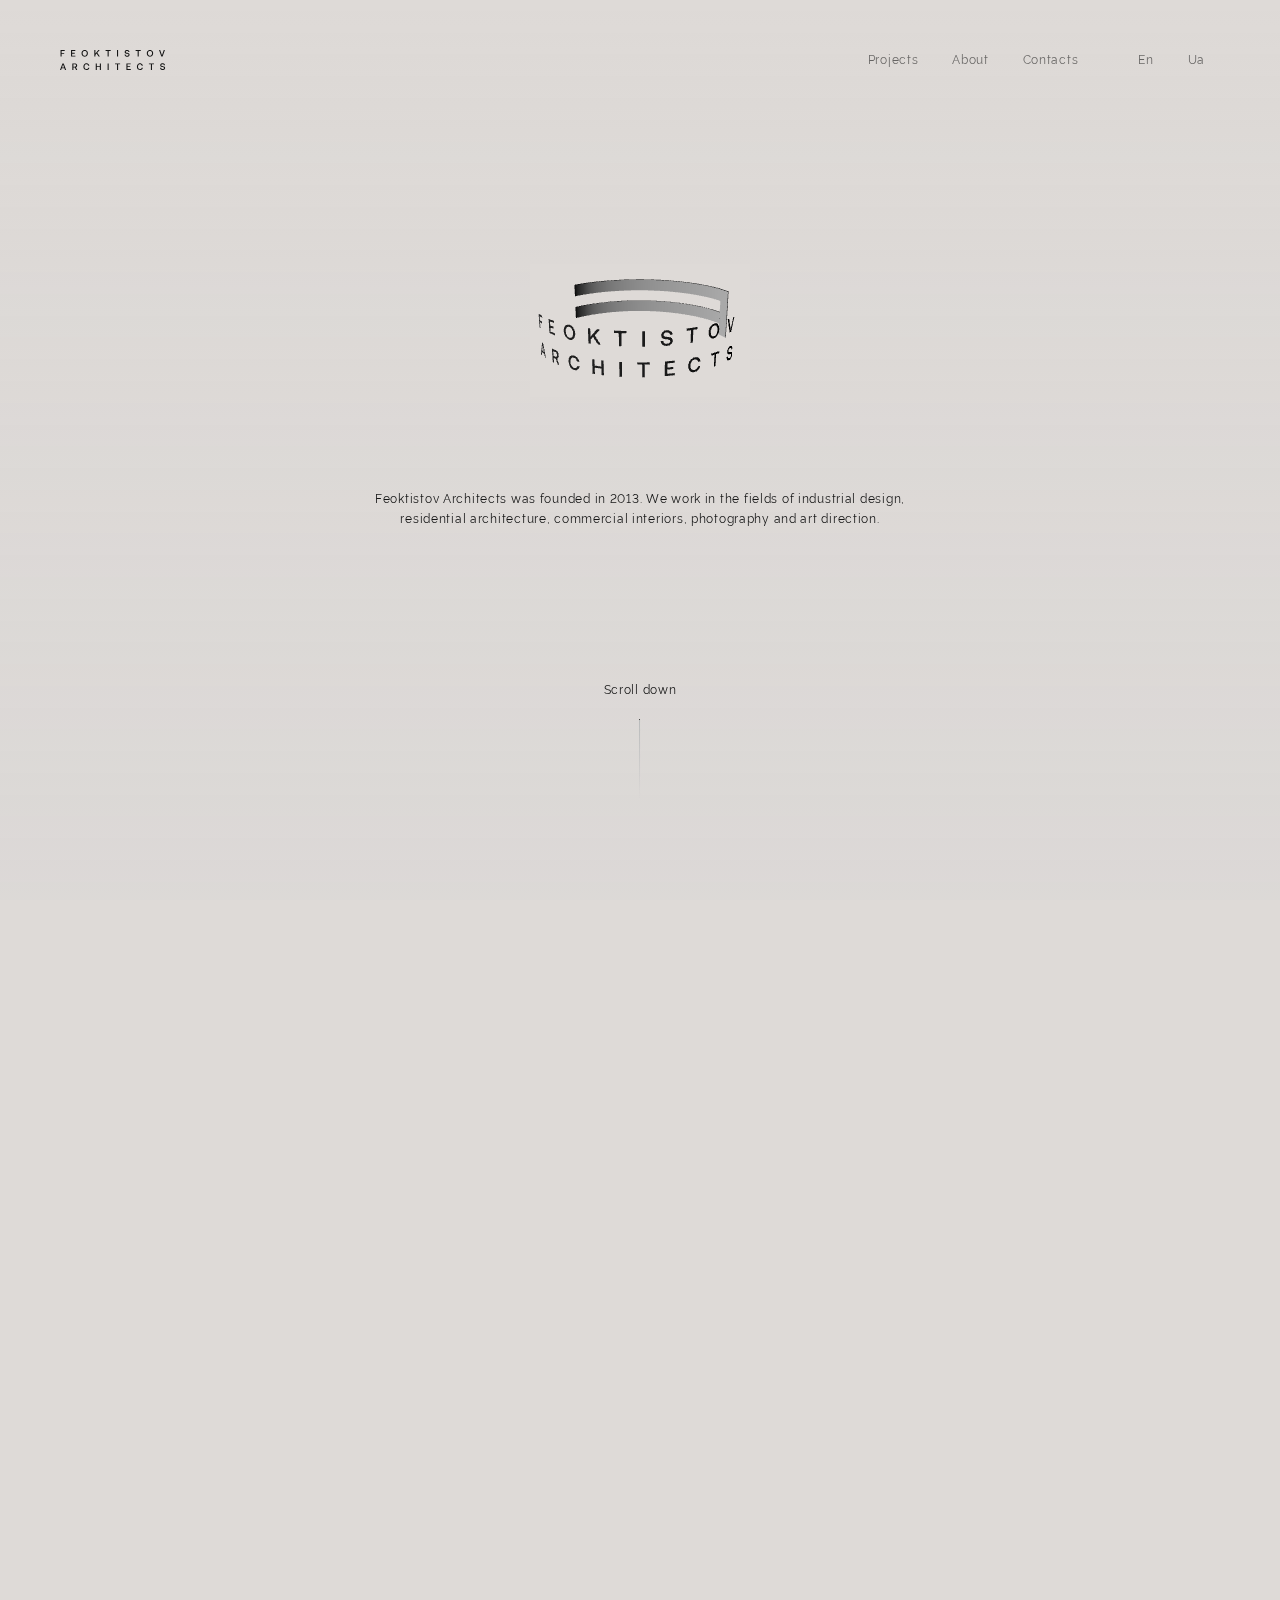
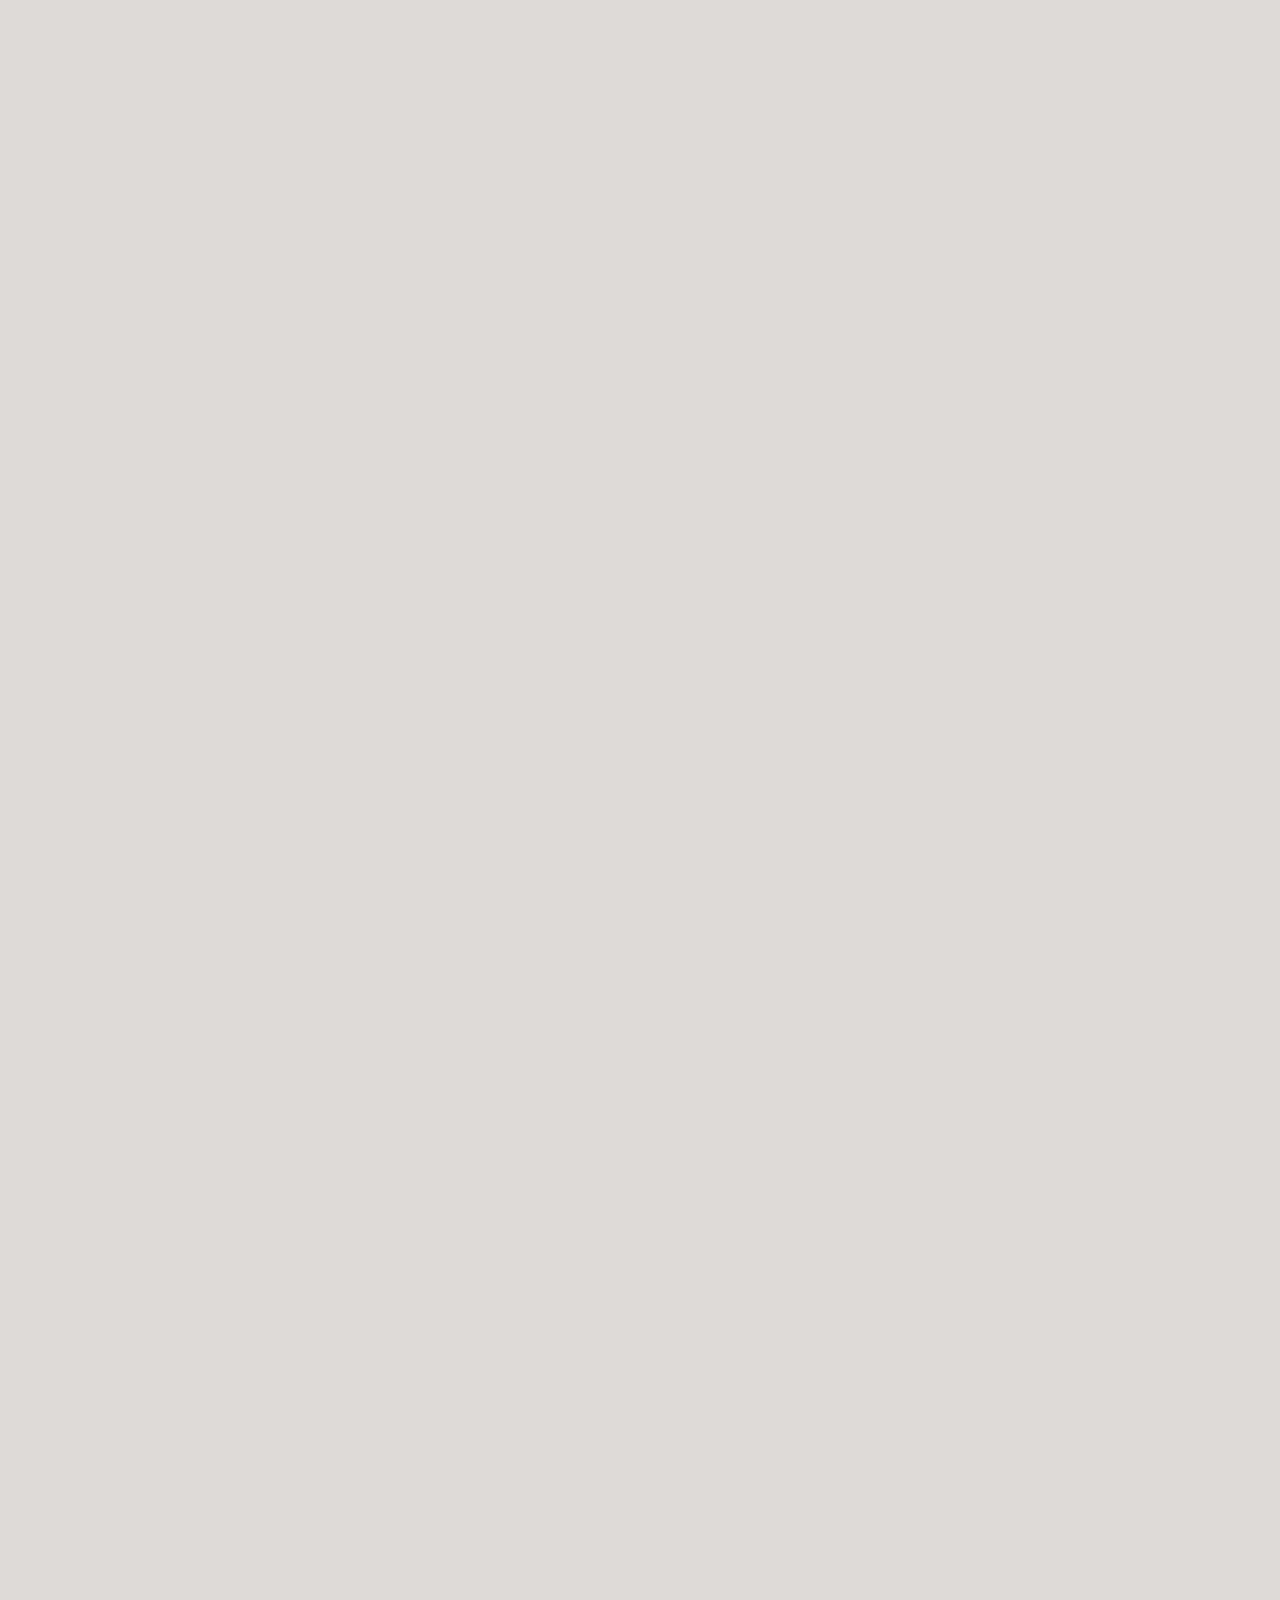
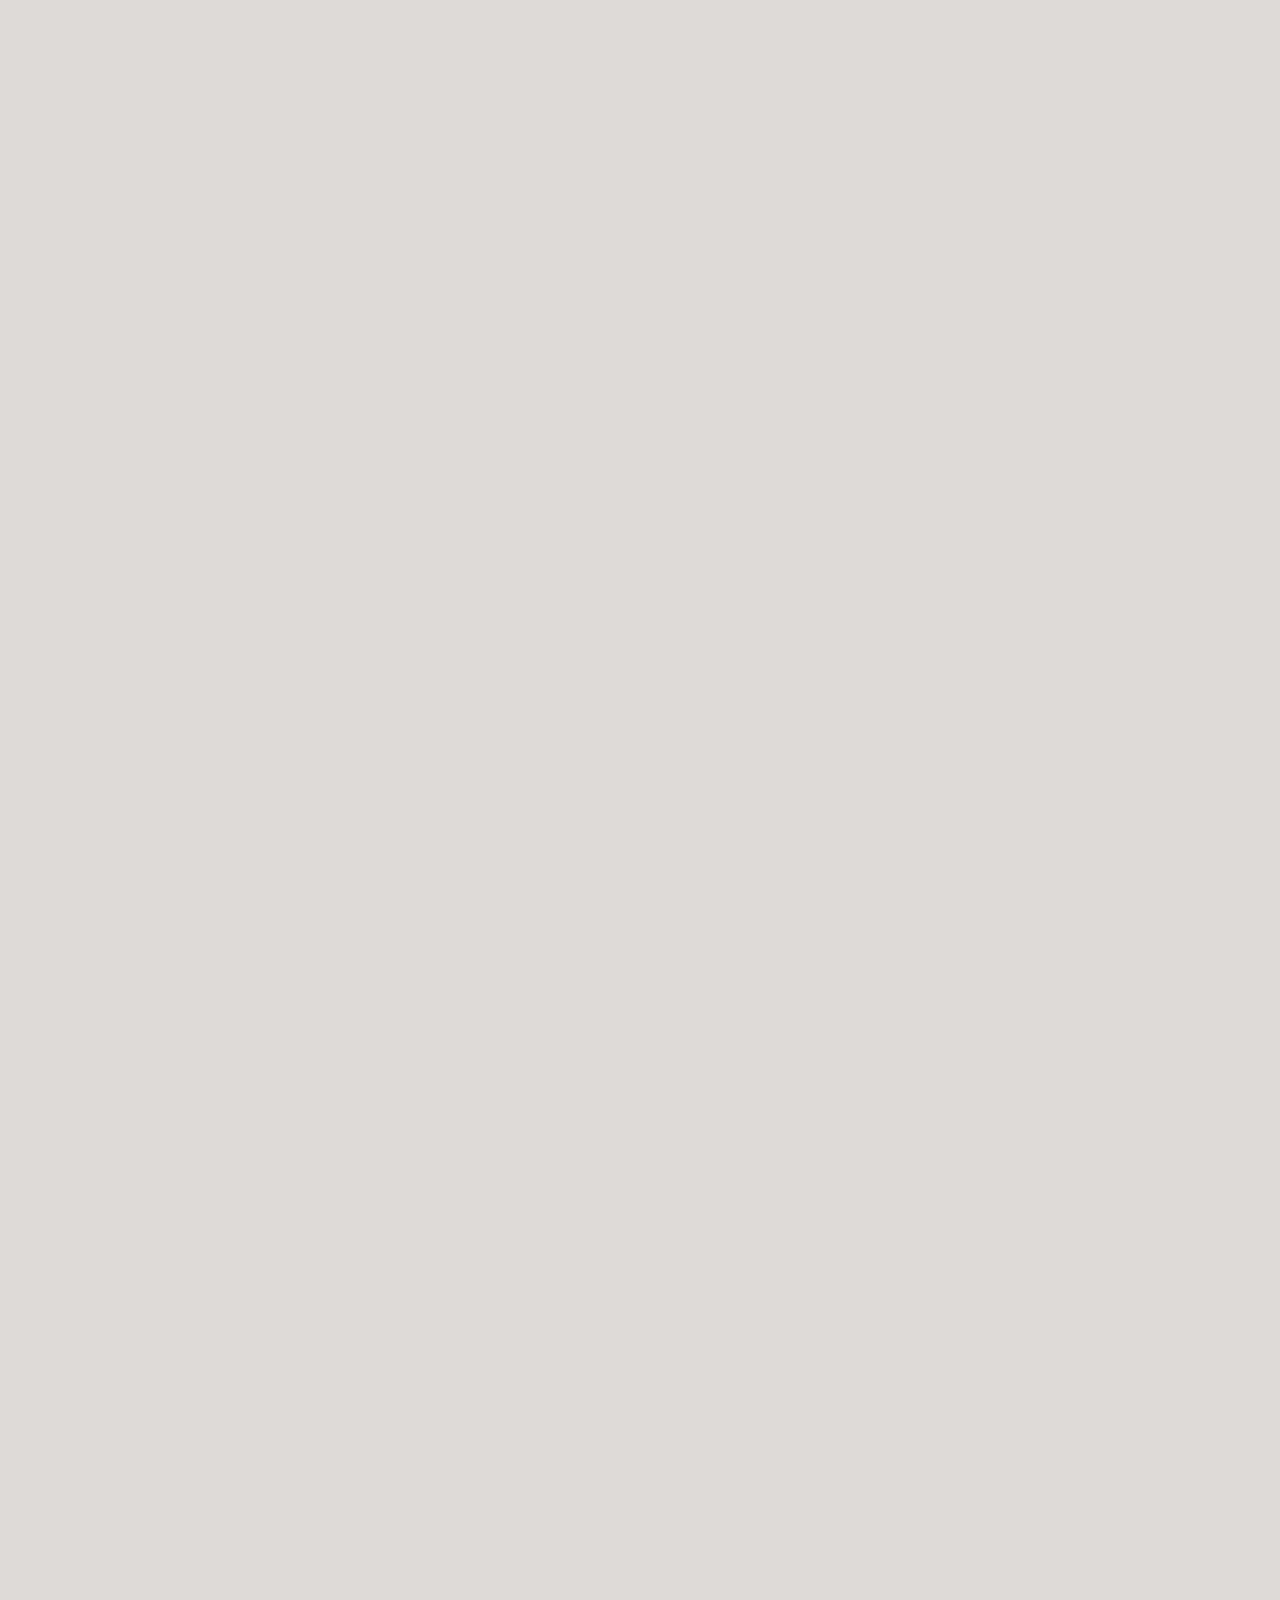
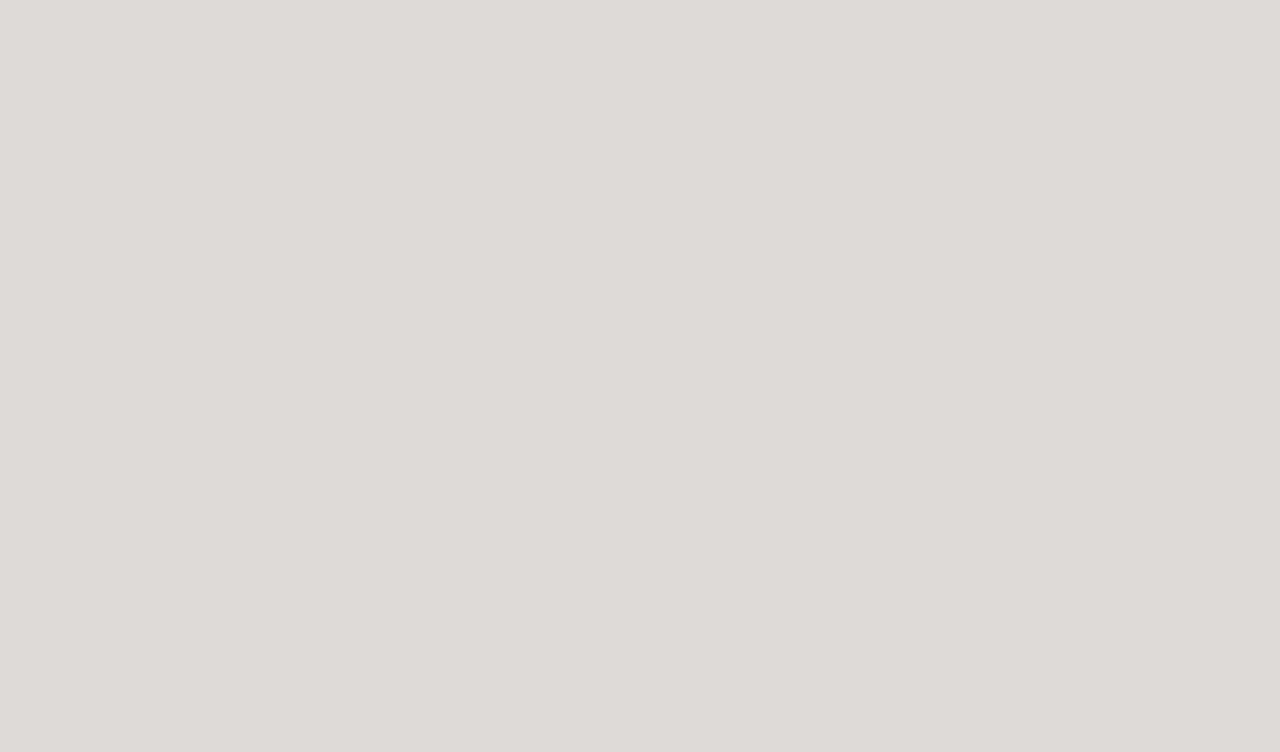
==== commit 242e8be5: "anim" ====
--- a/index.html
+++ b/index.html
@@ -40,7 +40,8 @@
 	<div class="viewport">
 		<div id="scroll-container">
 			<section class="section-head">
-				<svg width="131" height="34" viewBox="0 0 131 34" fill="none" xmlns="http://www.w3.org/2000/svg"> <path d="M0 0V34H8.31711V25.5H131V17H8.31711V8.5H131V0H0Z" fill="#151515"/> </svg>
+				<canvas class="webgl"></canvas>
+				<!-- <svg width="131" height="34" viewBox="0 0 131 34" fill="none" xmlns="http://www.w3.org/2000/svg"> <path d="M0 0V34H8.31711V25.5H131V17H8.31711V8.5H131V0H0Z" fill="#151515"/> </svg> -->
 				<h1>Feoktistov Architects was founded in 2013. We work in the fields of industrial design, residential architecture, commercial interiors, photography and art direction.</h1>
 				<spam class="scrolldown">Scroll down</span>
 			</section>
@@ -121,6 +122,7 @@
 <a href="mailto:studio@feoktistovarchitects.com" target="_blank"><span class="a-line">studio@feoktistovarchitects.com</span></a>
 <a href="mailto:studio@feoktistovarchitects.com" target="_blank"><span class="a-line">studio@feoktistovarchitects.com</span></a>
 <a href="mailto:studio@feoktistovarchitects.com" target="_blank"><span class="a-line">studio@feoktistovarchitects.com</span></a>
+
 				</div>
 				<div class="phone">
 					+38 (050) 401 86 61  &nbsp;|&nbsp;  <a href="#" class="a-line">Telegram</a>
@@ -153,5 +155,10 @@
 	</div>
 
 	<script src="js/scripts.min.js"></script>
+
+
+	<script defer="defer" src="anim/bundle.js"></script>
+
+
 </body>
 </html>
--- a/css/main.min.css
+++ b/css/main.min.css
@@ -1 +1 @@
-[data-aos][data-aos][data-aos-duration="50"],body[data-aos-duration="50"] [data-aos]{transition-duration:50ms}[data-aos][data-aos][data-aos-delay="50"],body[data-aos-delay="50"] [data-aos]{transition-delay:0}[data-aos][data-aos][data-aos-delay="50"].aos-animate,body[data-aos-delay="50"] [data-aos].aos-animate{transition-delay:50ms}[data-aos][data-aos][data-aos-duration="100"],body[data-aos-duration="100"] [data-aos]{transition-duration:.1s}[data-aos][data-aos][data-aos-delay="100"],body[data-aos-delay="100"] [data-aos]{transition-delay:0}[data-aos][data-aos][data-aos-delay="100"].aos-animate,body[data-aos-delay="100"] [data-aos].aos-animate{transition-delay:.1s}[data-aos][data-aos][data-aos-duration="150"],body[data-aos-duration="150"] [data-aos]{transition-duration:.15s}[data-aos][data-aos][data-aos-delay="150"],body[data-aos-delay="150"] [data-aos]{transition-delay:0}[data-aos][data-aos][data-aos-delay="150"].aos-animate,body[data-aos-delay="150"] [data-aos].aos-animate{transition-delay:.15s}[data-aos][data-aos][data-aos-duration="200"],body[data-aos-duration="200"] [data-aos]{transition-duration:.2s}[data-aos][data-aos][data-aos-delay="200"],body[data-aos-delay="200"] [data-aos]{transition-delay:0}[data-aos][data-aos][data-aos-delay="200"].aos-animate,body[data-aos-delay="200"] [data-aos].aos-animate{transition-delay:.2s}[data-aos][data-aos][data-aos-duration="250"],body[data-aos-duration="250"] [data-aos]{transition-duration:.25s}[data-aos][data-aos][data-aos-delay="250"],body[data-aos-delay="250"] [data-aos]{transition-delay:0}[data-aos][data-aos][data-aos-delay="250"].aos-animate,body[data-aos-delay="250"] [data-aos].aos-animate{transition-delay:.25s}[data-aos][data-aos][data-aos-duration="300"],body[data-aos-duration="300"] [data-aos]{transition-duration:.3s}[data-aos][data-aos][data-aos-delay="300"],body[data-aos-delay="300"] [data-aos]{transition-delay:0}[data-aos][data-aos][data-aos-delay="300"].aos-animate,body[data-aos-delay="300"] [data-aos].aos-animate{transition-delay:.3s}[data-aos][data-aos][data-aos-duration="350"],body[data-aos-duration="350"] [data-aos]{transition-duration:.35s}[data-aos][data-aos][data-aos-delay="350"],body[data-aos-delay="350"] [data-aos]{transition-delay:0}[data-aos][data-aos][data-aos-delay="350"].aos-animate,body[data-aos-delay="350"] [data-aos].aos-animate{transition-delay:.35s}[data-aos][data-aos][data-aos-duration="400"],body[data-aos-duration="400"] [data-aos]{transition-duration:.4s}[data-aos][data-aos][data-aos-delay="400"],body[data-aos-delay="400"] [data-aos]{transition-delay:0}[data-aos][data-aos][data-aos-delay="400"].aos-animate,body[data-aos-delay="400"] [data-aos].aos-animate{transition-delay:.4s}[data-aos][data-aos][data-aos-duration="450"],body[data-aos-duration="450"] [data-aos]{transition-duration:.45s}[data-aos][data-aos][data-aos-delay="450"],body[data-aos-delay="450"] [data-aos]{transition-delay:0}[data-aos][data-aos][data-aos-delay="450"].aos-animate,body[data-aos-delay="450"] [data-aos].aos-animate{transition-delay:.45s}[data-aos][data-aos][data-aos-duration="500"],body[data-aos-duration="500"] [data-aos]{transition-duration:.5s}[data-aos][data-aos][data-aos-delay="500"],body[data-aos-delay="500"] [data-aos]{transition-delay:0}[data-aos][data-aos][data-aos-delay="500"].aos-animate,body[data-aos-delay="500"] [data-aos].aos-animate{transition-delay:.5s}[data-aos][data-aos][data-aos-duration="550"],body[data-aos-duration="550"] [data-aos]{transition-duration:.55s}[data-aos][data-aos][data-aos-delay="550"],body[data-aos-delay="550"] [data-aos]{transition-delay:0}[data-aos][data-aos][data-aos-delay="550"].aos-animate,body[data-aos-delay="550"] [data-aos].aos-animate{transition-delay:.55s}[data-aos][data-aos][data-aos-duration="600"],body[data-aos-duration="600"] [data-aos]{transition-duration:.6s}[data-aos][data-aos][data-aos-delay="600"],body[data-aos-delay="600"] [data-aos]{transition-delay:0}[data-aos][data-aos][data-aos-delay="600"].aos-animate,body[data-aos-delay="600"] [data-aos].aos-animate{transition-delay:.6s}[data-aos][data-aos][data-aos-duration="650"],body[data-aos-duration="650"] [data-aos]{transition-duration:.65s}[data-aos][data-aos][data-aos-delay="650"],body[data-aos-delay="650"] [data-aos]{transition-delay:0}[data-aos][data-aos][data-aos-delay="650"].aos-animate,body[data-aos-delay="650"] [data-aos].aos-animate{transition-delay:.65s}[data-aos][data-aos][data-aos-duration="700"],body[data-aos-duration="700"] [data-aos]{transition-duration:.7s}[data-aos][data-aos][data-aos-delay="700"],body[data-aos-delay="700"] [data-aos]{transition-delay:0}[data-aos][data-aos][data-aos-delay="700"].aos-animate,body[data-aos-delay="700"] [data-aos].aos-animate{transition-delay:.7s}[data-aos][data-aos][data-aos-duration="750"],body[data-aos-duration="750"] [data-aos]{transition-duration:.75s}[data-aos][data-aos][data-aos-delay="750"],body[data-aos-delay="750"] [data-aos]{transition-delay:0}[data-aos][data-aos][data-aos-delay="750"].aos-animate,body[data-aos-delay="750"] [data-aos].aos-animate{transition-delay:.75s}[data-aos][data-aos][data-aos-duration="800"],body[data-aos-duration="800"] [data-aos]{transition-duration:.8s}[data-aos][data-aos][data-aos-delay="800"],body[data-aos-delay="800"] [data-aos]{transition-delay:0}[data-aos][data-aos][data-aos-delay="800"].aos-animate,body[data-aos-delay="800"] [data-aos].aos-animate{transition-delay:.8s}[data-aos][data-aos][data-aos-duration="850"],body[data-aos-duration="850"] [data-aos]{transition-duration:.85s}[data-aos][data-aos][data-aos-delay="850"],body[data-aos-delay="850"] [data-aos]{transition-delay:0}[data-aos][data-aos][data-aos-delay="850"].aos-animate,body[data-aos-delay="850"] [data-aos].aos-animate{transition-delay:.85s}[data-aos][data-aos][data-aos-duration="900"],body[data-aos-duration="900"] [data-aos]{transition-duration:.9s}[data-aos][data-aos][data-aos-delay="900"],body[data-aos-delay="900"] [data-aos]{transition-delay:0}[data-aos][data-aos][data-aos-delay="900"].aos-animate,body[data-aos-delay="900"] [data-aos].aos-animate{transition-delay:.9s}[data-aos][data-aos][data-aos-duration="950"],body[data-aos-duration="950"] [data-aos]{transition-duration:.95s}[data-aos][data-aos][data-aos-delay="950"],body[data-aos-delay="950"] [data-aos]{transition-delay:0}[data-aos][data-aos][data-aos-delay="950"].aos-animate,body[data-aos-delay="950"] [data-aos].aos-animate{transition-delay:.95s}[data-aos][data-aos][data-aos-duration="1000"],body[data-aos-duration="1000"] [data-aos]{transition-duration:1s}[data-aos][data-aos][data-aos-delay="1000"],body[data-aos-delay="1000"] [data-aos]{transition-delay:0}[data-aos][data-aos][data-aos-delay="1000"].aos-animate,body[data-aos-delay="1000"] [data-aos].aos-animate{transition-delay:1s}[data-aos][data-aos][data-aos-duration="1050"],body[data-aos-duration="1050"] [data-aos]{transition-duration:1.05s}[data-aos][data-aos][data-aos-delay="1050"],body[data-aos-delay="1050"] [data-aos]{transition-delay:0}[data-aos][data-aos][data-aos-delay="1050"].aos-animate,body[data-aos-delay="1050"] [data-aos].aos-animate{transition-delay:1.05s}[data-aos][data-aos][data-aos-duration="1100"],body[data-aos-duration="1100"] [data-aos]{transition-duration:1.1s}[data-aos][data-aos][data-aos-delay="1100"],body[data-aos-delay="1100"] [data-aos]{transition-delay:0}[data-aos][data-aos][data-aos-delay="1100"].aos-animate,body[data-aos-delay="1100"] [data-aos].aos-animate{transition-delay:1.1s}[data-aos][data-aos][data-aos-duration="1150"],body[data-aos-duration="1150"] [data-aos]{transition-duration:1.15s}[data-aos][data-aos][data-aos-delay="1150"],body[data-aos-delay="1150"] [data-aos]{transition-delay:0}[data-aos][data-aos][data-aos-delay="1150"].aos-animate,body[data-aos-delay="1150"] [data-aos].aos-animate{transition-delay:1.15s}[data-aos][data-aos][data-aos-duration="1200"],body[data-aos-duration="1200"] [data-aos]{transition-duration:1.2s}[data-aos][data-aos][data-aos-delay="1200"],body[data-aos-delay="1200"] [data-aos]{transition-delay:0}[data-aos][data-aos][data-aos-delay="1200"].aos-animate,body[data-aos-delay="1200"] [data-aos].aos-animate{transition-delay:1.2s}[data-aos][data-aos][data-aos-duration="1250"],body[data-aos-duration="1250"] [data-aos]{transition-duration:1.25s}[data-aos][data-aos][data-aos-delay="1250"],body[data-aos-delay="1250"] [data-aos]{transition-delay:0}[data-aos][data-aos][data-aos-delay="1250"].aos-animate,body[data-aos-delay="1250"] [data-aos].aos-animate{transition-delay:1.25s}[data-aos][data-aos][data-aos-duration="1300"],body[data-aos-duration="1300"] [data-aos]{transition-duration:1.3s}[data-aos][data-aos][data-aos-delay="1300"],body[data-aos-delay="1300"] [data-aos]{transition-delay:0}[data-aos][data-aos][data-aos-delay="1300"].aos-animate,body[data-aos-delay="1300"] [data-aos].aos-animate{transition-delay:1.3s}[data-aos][data-aos][data-aos-duration="1350"],body[data-aos-duration="1350"] [data-aos]{transition-duration:1.35s}[data-aos][data-aos][data-aos-delay="1350"],body[data-aos-delay="1350"] [data-aos]{transition-delay:0}[data-aos][data-aos][data-aos-delay="1350"].aos-animate,body[data-aos-delay="1350"] [data-aos].aos-animate{transition-delay:1.35s}[data-aos][data-aos][data-aos-duration="1400"],body[data-aos-duration="1400"] [data-aos]{transition-duration:1.4s}[data-aos][data-aos][data-aos-delay="1400"],body[data-aos-delay="1400"] [data-aos]{transition-delay:0}[data-aos][data-aos][data-aos-delay="1400"].aos-animate,body[data-aos-delay="1400"] [data-aos].aos-animate{transition-delay:1.4s}[data-aos][data-aos][data-aos-duration="1450"],body[data-aos-duration="1450"] [data-aos]{transition-duration:1.45s}[data-aos][data-aos][data-aos-delay="1450"],body[data-aos-delay="1450"] [data-aos]{transition-delay:0}[data-aos][data-aos][data-aos-delay="1450"].aos-animate,body[data-aos-delay="1450"] [data-aos].aos-animate{transition-delay:1.45s}[data-aos][data-aos][data-aos-duration="1500"],body[data-aos-duration="1500"] [data-aos]{transition-duration:1.5s}[data-aos][data-aos][data-aos-delay="1500"],body[data-aos-delay="1500"] [data-aos]{transition-delay:0}[data-aos][data-aos][data-aos-delay="1500"].aos-animate,body[data-aos-delay="1500"] [data-aos].aos-animate{transition-delay:1.5s}[data-aos][data-aos][data-aos-duration="1550"],body[data-aos-duration="1550"] [data-aos]{transition-duration:1.55s}[data-aos][data-aos][data-aos-delay="1550"],body[data-aos-delay="1550"] [data-aos]{transition-delay:0}[data-aos][data-aos][data-aos-delay="1550"].aos-animate,body[data-aos-delay="1550"] [data-aos].aos-animate{transition-delay:1.55s}[data-aos][data-aos][data-aos-duration="1600"],body[data-aos-duration="1600"] [data-aos]{transition-duration:1.6s}[data-aos][data-aos][data-aos-delay="1600"],body[data-aos-delay="1600"] [data-aos]{transition-delay:0}[data-aos][data-aos][data-aos-delay="1600"].aos-animate,body[data-aos-delay="1600"] [data-aos].aos-animate{transition-delay:1.6s}[data-aos][data-aos][data-aos-duration="1650"],body[data-aos-duration="1650"] [data-aos]{transition-duration:1.65s}[data-aos][data-aos][data-aos-delay="1650"],body[data-aos-delay="1650"] [data-aos]{transition-delay:0}[data-aos][data-aos][data-aos-delay="1650"].aos-animate,body[data-aos-delay="1650"] [data-aos].aos-animate{transition-delay:1.65s}[data-aos][data-aos][data-aos-duration="1700"],body[data-aos-duration="1700"] [data-aos]{transition-duration:1.7s}[data-aos][data-aos][data-aos-delay="1700"],body[data-aos-delay="1700"] [data-aos]{transition-delay:0}[data-aos][data-aos][data-aos-delay="1700"].aos-animate,body[data-aos-delay="1700"] [data-aos].aos-animate{transition-delay:1.7s}[data-aos][data-aos][data-aos-duration="1750"],body[data-aos-duration="1750"] [data-aos]{transition-duration:1.75s}[data-aos][data-aos][data-aos-delay="1750"],body[data-aos-delay="1750"] [data-aos]{transition-delay:0}[data-aos][data-aos][data-aos-delay="1750"].aos-animate,body[data-aos-delay="1750"] [data-aos].aos-animate{transition-delay:1.75s}[data-aos][data-aos][data-aos-duration="1800"],body[data-aos-duration="1800"] [data-aos]{transition-duration:1.8s}[data-aos][data-aos][data-aos-delay="1800"],body[data-aos-delay="1800"] [data-aos]{transition-delay:0}[data-aos][data-aos][data-aos-delay="1800"].aos-animate,body[data-aos-delay="1800"] [data-aos].aos-animate{transition-delay:1.8s}[data-aos][data-aos][data-aos-duration="1850"],body[data-aos-duration="1850"] [data-aos]{transition-duration:1.85s}[data-aos][data-aos][data-aos-delay="1850"],body[data-aos-delay="1850"] [data-aos]{transition-delay:0}[data-aos][data-aos][data-aos-delay="1850"].aos-animate,body[data-aos-delay="1850"] [data-aos].aos-animate{transition-delay:1.85s}[data-aos][data-aos][data-aos-duration="1900"],body[data-aos-duration="1900"] [data-aos]{transition-duration:1.9s}[data-aos][data-aos][data-aos-delay="1900"],body[data-aos-delay="1900"] [data-aos]{transition-delay:0}[data-aos][data-aos][data-aos-delay="1900"].aos-animate,body[data-aos-delay="1900"] [data-aos].aos-animate{transition-delay:1.9s}[data-aos][data-aos][data-aos-duration="1950"],body[data-aos-duration="1950"] [data-aos]{transition-duration:1.95s}[data-aos][data-aos][data-aos-delay="1950"],body[data-aos-delay="1950"] [data-aos]{transition-delay:0}[data-aos][data-aos][data-aos-delay="1950"].aos-animate,body[data-aos-delay="1950"] [data-aos].aos-animate{transition-delay:1.95s}[data-aos][data-aos][data-aos-duration="2000"],body[data-aos-duration="2000"] [data-aos]{transition-duration:2s}[data-aos][data-aos][data-aos-delay="2000"],body[data-aos-delay="2000"] [data-aos]{transition-delay:0}[data-aos][data-aos][data-aos-delay="2000"].aos-animate,body[data-aos-delay="2000"] [data-aos].aos-animate{transition-delay:2s}[data-aos][data-aos][data-aos-duration="2050"],body[data-aos-duration="2050"] [data-aos]{transition-duration:2.05s}[data-aos][data-aos][data-aos-delay="2050"],body[data-aos-delay="2050"] [data-aos]{transition-delay:0}[data-aos][data-aos][data-aos-delay="2050"].aos-animate,body[data-aos-delay="2050"] [data-aos].aos-animate{transition-delay:2.05s}[data-aos][data-aos][data-aos-duration="2100"],body[data-aos-duration="2100"] [data-aos]{transition-duration:2.1s}[data-aos][data-aos][data-aos-delay="2100"],body[data-aos-delay="2100"] [data-aos]{transition-delay:0}[data-aos][data-aos][data-aos-delay="2100"].aos-animate,body[data-aos-delay="2100"] [data-aos].aos-animate{transition-delay:2.1s}[data-aos][data-aos][data-aos-duration="2150"],body[data-aos-duration="2150"] [data-aos]{transition-duration:2.15s}[data-aos][data-aos][data-aos-delay="2150"],body[data-aos-delay="2150"] [data-aos]{transition-delay:0}[data-aos][data-aos][data-aos-delay="2150"].aos-animate,body[data-aos-delay="2150"] [data-aos].aos-animate{transition-delay:2.15s}[data-aos][data-aos][data-aos-duration="2200"],body[data-aos-duration="2200"] [data-aos]{transition-duration:2.2s}[data-aos][data-aos][data-aos-delay="2200"],body[data-aos-delay="2200"] [data-aos]{transition-delay:0}[data-aos][data-aos][data-aos-delay="2200"].aos-animate,body[data-aos-delay="2200"] [data-aos].aos-animate{transition-delay:2.2s}[data-aos][data-aos][data-aos-duration="2250"],body[data-aos-duration="2250"] [data-aos]{transition-duration:2.25s}[data-aos][data-aos][data-aos-delay="2250"],body[data-aos-delay="2250"] [data-aos]{transition-delay:0}[data-aos][data-aos][data-aos-delay="2250"].aos-animate,body[data-aos-delay="2250"] [data-aos].aos-animate{transition-delay:2.25s}[data-aos][data-aos][data-aos-duration="2300"],body[data-aos-duration="2300"] [data-aos]{transition-duration:2.3s}[data-aos][data-aos][data-aos-delay="2300"],body[data-aos-delay="2300"] [data-aos]{transition-delay:0}[data-aos][data-aos][data-aos-delay="2300"].aos-animate,body[data-aos-delay="2300"] [data-aos].aos-animate{transition-delay:2.3s}[data-aos][data-aos][data-aos-duration="2350"],body[data-aos-duration="2350"] [data-aos]{transition-duration:2.35s}[data-aos][data-aos][data-aos-delay="2350"],body[data-aos-delay="2350"] [data-aos]{transition-delay:0}[data-aos][data-aos][data-aos-delay="2350"].aos-animate,body[data-aos-delay="2350"] [data-aos].aos-animate{transition-delay:2.35s}[data-aos][data-aos][data-aos-duration="2400"],body[data-aos-duration="2400"] [data-aos]{transition-duration:2.4s}[data-aos][data-aos][data-aos-delay="2400"],body[data-aos-delay="2400"] [data-aos]{transition-delay:0}[data-aos][data-aos][data-aos-delay="2400"].aos-animate,body[data-aos-delay="2400"] [data-aos].aos-animate{transition-delay:2.4s}[data-aos][data-aos][data-aos-duration="2450"],body[data-aos-duration="2450"] [data-aos]{transition-duration:2.45s}[data-aos][data-aos][data-aos-delay="2450"],body[data-aos-delay="2450"] [data-aos]{transition-delay:0}[data-aos][data-aos][data-aos-delay="2450"].aos-animate,body[data-aos-delay="2450"] [data-aos].aos-animate{transition-delay:2.45s}[data-aos][data-aos][data-aos-duration="2500"],body[data-aos-duration="2500"] [data-aos]{transition-duration:2.5s}[data-aos][data-aos][data-aos-delay="2500"],body[data-aos-delay="2500"] [data-aos]{transition-delay:0}[data-aos][data-aos][data-aos-delay="2500"].aos-animate,body[data-aos-delay="2500"] [data-aos].aos-animate{transition-delay:2.5s}[data-aos][data-aos][data-aos-duration="2550"],body[data-aos-duration="2550"] [data-aos]{transition-duration:2.55s}[data-aos][data-aos][data-aos-delay="2550"],body[data-aos-delay="2550"] [data-aos]{transition-delay:0}[data-aos][data-aos][data-aos-delay="2550"].aos-animate,body[data-aos-delay="2550"] [data-aos].aos-animate{transition-delay:2.55s}[data-aos][data-aos][data-aos-duration="2600"],body[data-aos-duration="2600"] [data-aos]{transition-duration:2.6s}[data-aos][data-aos][data-aos-delay="2600"],body[data-aos-delay="2600"] [data-aos]{transition-delay:0}[data-aos][data-aos][data-aos-delay="2600"].aos-animate,body[data-aos-delay="2600"] [data-aos].aos-animate{transition-delay:2.6s}[data-aos][data-aos][data-aos-duration="2650"],body[data-aos-duration="2650"] [data-aos]{transition-duration:2.65s}[data-aos][data-aos][data-aos-delay="2650"],body[data-aos-delay="2650"] [data-aos]{transition-delay:0}[data-aos][data-aos][data-aos-delay="2650"].aos-animate,body[data-aos-delay="2650"] [data-aos].aos-animate{transition-delay:2.65s}[data-aos][data-aos][data-aos-duration="2700"],body[data-aos-duration="2700"] [data-aos]{transition-duration:2.7s}[data-aos][data-aos][data-aos-delay="2700"],body[data-aos-delay="2700"] [data-aos]{transition-delay:0}[data-aos][data-aos][data-aos-delay="2700"].aos-animate,body[data-aos-delay="2700"] [data-aos].aos-animate{transition-delay:2.7s}[data-aos][data-aos][data-aos-duration="2750"],body[data-aos-duration="2750"] [data-aos]{transition-duration:2.75s}[data-aos][data-aos][data-aos-delay="2750"],body[data-aos-delay="2750"] [data-aos]{transition-delay:0}[data-aos][data-aos][data-aos-delay="2750"].aos-animate,body[data-aos-delay="2750"] [data-aos].aos-animate{transition-delay:2.75s}[data-aos][data-aos][data-aos-duration="2800"],body[data-aos-duration="2800"] [data-aos]{transition-duration:2.8s}[data-aos][data-aos][data-aos-delay="2800"],body[data-aos-delay="2800"] [data-aos]{transition-delay:0}[data-aos][data-aos][data-aos-delay="2800"].aos-animate,body[data-aos-delay="2800"] [data-aos].aos-animate{transition-delay:2.8s}[data-aos][data-aos][data-aos-duration="2850"],body[data-aos-duration="2850"] [data-aos]{transition-duration:2.85s}[data-aos][data-aos][data-aos-delay="2850"],body[data-aos-delay="2850"] [data-aos]{transition-delay:0}[data-aos][data-aos][data-aos-delay="2850"].aos-animate,body[data-aos-delay="2850"] [data-aos].aos-animate{transition-delay:2.85s}[data-aos][data-aos][data-aos-duration="2900"],body[data-aos-duration="2900"] [data-aos]{transition-duration:2.9s}[data-aos][data-aos][data-aos-delay="2900"],body[data-aos-delay="2900"] [data-aos]{transition-delay:0}[data-aos][data-aos][data-aos-delay="2900"].aos-animate,body[data-aos-delay="2900"] [data-aos].aos-animate{transition-delay:2.9s}[data-aos][data-aos][data-aos-duration="2950"],body[data-aos-duration="2950"] [data-aos]{transition-duration:2.95s}[data-aos][data-aos][data-aos-delay="2950"],body[data-aos-delay="2950"] [data-aos]{transition-delay:0}[data-aos][data-aos][data-aos-delay="2950"].aos-animate,body[data-aos-delay="2950"] [data-aos].aos-animate{transition-delay:2.95s}[data-aos][data-aos][data-aos-duration="3000"],body[data-aos-duration="3000"] [data-aos]{transition-duration:3s}[data-aos][data-aos][data-aos-delay="3000"],body[data-aos-delay="3000"] [data-aos]{transition-delay:0}[data-aos][data-aos][data-aos-delay="3000"].aos-animate,body[data-aos-delay="3000"] [data-aos].aos-animate{transition-delay:3s}[data-aos][data-aos][data-aos-easing=linear],body[data-aos-easing=linear] [data-aos]{transition-timing-function:cubic-bezier(.25,.25,.75,.75)}[data-aos][data-aos][data-aos-easing=ease],body[data-aos-easing=ease] [data-aos]{transition-timing-function:ease}[data-aos][data-aos][data-aos-easing=ease-in],body[data-aos-easing=ease-in] [data-aos]{transition-timing-function:ease-in}[data-aos][data-aos][data-aos-easing=ease-out],body[data-aos-easing=ease-out] [data-aos]{transition-timing-function:ease-out}[data-aos][data-aos][data-aos-easing=ease-in-out],body[data-aos-easing=ease-in-out] [data-aos]{transition-timing-function:ease-in-out}[data-aos][data-aos][data-aos-easing=ease-in-back],body[data-aos-easing=ease-in-back] [data-aos]{transition-timing-function:cubic-bezier(.6,-.28,.735,.045)}[data-aos][data-aos][data-aos-easing=ease-out-back],body[data-aos-easing=ease-out-back] [data-aos]{transition-timing-function:cubic-bezier(.175,.885,.32,1.275)}[data-aos][data-aos][data-aos-easing=ease-in-out-back],body[data-aos-easing=ease-in-out-back] [data-aos]{transition-timing-function:cubic-bezier(.68,-.55,.265,1.55)}[data-aos][data-aos][data-aos-easing=ease-in-sine],body[data-aos-easing=ease-in-sine] [data-aos]{transition-timing-function:cubic-bezier(.47,0,.745,.715)}[data-aos][data-aos][data-aos-easing=ease-out-sine],body[data-aos-easing=ease-out-sine] [data-aos]{transition-timing-function:cubic-bezier(.39,.575,.565,1)}[data-aos][data-aos][data-aos-easing=ease-in-out-sine],body[data-aos-easing=ease-in-out-sine] [data-aos]{transition-timing-function:cubic-bezier(.445,.05,.55,.95)}[data-aos][data-aos][data-aos-easing=ease-in-quad],body[data-aos-easing=ease-in-quad] [data-aos]{transition-timing-function:cubic-bezier(.55,.085,.68,.53)}[data-aos][data-aos][data-aos-easing=ease-out-quad],body[data-aos-easing=ease-out-quad] [data-aos]{transition-timing-function:cubic-bezier(.25,.46,.45,.94)}[data-aos][data-aos][data-aos-easing=ease-in-out-quad],body[data-aos-easing=ease-in-out-quad] [data-aos]{transition-timing-function:cubic-bezier(.455,.03,.515,.955)}[data-aos][data-aos][data-aos-easing=ease-in-cubic],body[data-aos-easing=ease-in-cubic] [data-aos]{transition-timing-function:cubic-bezier(.55,.085,.68,.53)}[data-aos][data-aos][data-aos-easing=ease-out-cubic],body[data-aos-easing=ease-out-cubic] [data-aos]{transition-timing-function:cubic-bezier(.25,.46,.45,.94)}[data-aos][data-aos][data-aos-easing=ease-in-out-cubic],body[data-aos-easing=ease-in-out-cubic] [data-aos]{transition-timing-function:cubic-bezier(.455,.03,.515,.955)}[data-aos][data-aos][data-aos-easing=ease-in-quart],body[data-aos-easing=ease-in-quart] [data-aos]{transition-timing-function:cubic-bezier(.55,.085,.68,.53)}[data-aos][data-aos][data-aos-easing=ease-out-quart],body[data-aos-easing=ease-out-quart] [data-aos]{transition-timing-function:cubic-bezier(.25,.46,.45,.94)}[data-aos][data-aos][data-aos-easing=ease-in-out-quart],body[data-aos-easing=ease-in-out-quart] [data-aos]{transition-timing-function:cubic-bezier(.455,.03,.515,.955)}[data-aos^=fade][data-aos^=fade]{opacity:0;transition-property:opacity,transform}[data-aos^=fade][data-aos^=fade].aos-animate{opacity:1;transform:translateZ(0)}[data-aos=fade-up]{transform:translate3d(0,100px,0)}[data-aos=fade-down]{transform:translate3d(0,-100px,0)}[data-aos=fade-right]{transform:translate3d(-100px,0,0)}[data-aos=fade-left]{transform:translate3d(100px,0,0)}[data-aos=fade-up-right]{transform:translate3d(-100px,100px,0)}[data-aos=fade-up-left]{transform:translate3d(100px,100px,0)}[data-aos=fade-down-right]{transform:translate3d(-100px,-100px,0)}[data-aos=fade-down-left]{transform:translate3d(100px,-100px,0)}[data-aos^=zoom][data-aos^=zoom]{opacity:0;transition-property:opacity,transform}[data-aos^=zoom][data-aos^=zoom].aos-animate{opacity:1;transform:translateZ(0) scale(1)}[data-aos=zoom-in]{transform:scale(.6)}[data-aos=zoom-in-up]{transform:translate3d(0,100px,0) scale(.6)}[data-aos=zoom-in-down]{transform:translate3d(0,-100px,0) scale(.6)}[data-aos=zoom-in-right]{transform:translate3d(-100px,0,0) scale(.6)}[data-aos=zoom-in-left]{transform:translate3d(100px,0,0) scale(.6)}[data-aos=zoom-out]{transform:scale(1.2)}[data-aos=zoom-out-up]{transform:translate3d(0,100px,0) scale(1.2)}[data-aos=zoom-out-down]{transform:translate3d(0,-100px,0) scale(1.2)}[data-aos=zoom-out-right]{transform:translate3d(-100px,0,0) scale(1.2)}[data-aos=zoom-out-left]{transform:translate3d(100px,0,0) scale(1.2)}[data-aos^=slide][data-aos^=slide]{transition-property:transform}[data-aos^=slide][data-aos^=slide].aos-animate{transform:translateZ(0)}[data-aos=slide-up]{transform:translate3d(0,100%,0)}[data-aos=slide-down]{transform:translate3d(0,-100%,0)}[data-aos=slide-right]{transform:translate3d(-100%,0,0)}[data-aos=slide-left]{transform:translate3d(100%,0,0)}[data-aos^=flip][data-aos^=flip]{backface-visibility:hidden;transition-property:transform}[data-aos=flip-left]{transform:perspective(2500px) rotateY(-100deg)}[data-aos=flip-left].aos-animate{transform:perspective(2500px) rotateY(0)}[data-aos=flip-right]{transform:perspective(2500px) rotateY(100deg)}[data-aos=flip-right].aos-animate{transform:perspective(2500px) rotateY(0)}[data-aos=flip-up]{transform:perspective(2500px) rotateX(-100deg)}[data-aos=flip-up].aos-animate{transform:perspective(2500px) rotateX(0)}[data-aos=flip-down]{transform:perspective(2500px) rotateX(100deg)}[data-aos=flip-down].aos-animate{transform:perspective(2500px) rotateX(0)}@font-face{font-family:Raleway;font-weight:400;font-style:normal;font-display:swap;src:url(../fonts/RalewayRegular/RalewayRegular.eot);src:url(../fonts/RalewayRegular/RalewayRegular.eot?#iefix) format("embedded-opentype"),url(../fonts/RalewayRegular/RalewayRegular.woff2) format("woff2"),url(../fonts/RalewayRegular/RalewayRegular.woff) format("woff"),url(../fonts/RalewayRegular/RalewayRegular.ttf) format("truetype"),url(../fonts/RalewayRegular/RalewayRegular.svg#../fonts/RalewayRegular/RalewayRegular) format("svg")}*,::after,::before{-webkit-box-sizing:border-box;box-sizing:border-box}html{font-family:sans-serif;line-height:1.15;-webkit-text-size-adjust:100%;-ms-text-size-adjust:100%;-ms-overflow-style:scrollbar;-webkit-tap-highlight-color:transparent}@-ms-viewport{width:device-width}article,aside,dialog,figcaption,figure,footer,header,hgroup,main,nav,section{display:block}body{margin:0;font-family:-apple-system,BlinkMacSystemFont,"Segoe UI",Roboto,"Helvetica Neue",Arial,sans-serif,"Apple Color Emoji","Segoe UI Emoji","Segoe UI Symbol";font-size:1rem;font-weight:400;line-height:1.5;color:#212529;text-align:left;background-color:#e5e5e5}[tabindex="-1"]:focus{outline:0!important}hr{-webkit-box-sizing:content-box;box-sizing:content-box;height:0;overflow:visible}h1,h2,h3,h4,h5,h6{margin-top:0;margin-bottom:.5rem}p{margin-top:0;margin-bottom:1rem}abbr[data-original-title],abbr[title]{text-decoration:underline;-webkit-text-decoration:underline dotted;text-decoration:underline dotted;cursor:help;border-bottom:0}address{margin-bottom:1rem;font-style:normal;line-height:inherit}dl,ol,ul{margin-top:0;margin-bottom:1rem}ol ol,ol ul,ul ol,ul ul{margin-bottom:0}dt{font-weight:700}dd{margin-bottom:.5rem;margin-left:0}blockquote{margin:0 0 1rem}dfn{font-style:italic}b,strong{font-weight:bolder}small{font-size:80%}sub,sup{position:relative;font-size:75%;line-height:0;vertical-align:baseline}sub{bottom:-.25em}sup{top:-.5em}a{color:#007bff;text-decoration:none;background-color:transparent;-webkit-text-decoration-skip:objects}a:hover{color:#0056b3;text-decoration:underline}a:not([href]):not([tabindex]){color:inherit;text-decoration:none}a:not([href]):not([tabindex]):focus,a:not([href]):not([tabindex]):hover{color:inherit;text-decoration:none}a:not([href]):not([tabindex]):focus{outline:0}code,kbd,pre,samp{font-family:monospace,monospace;font-size:1em}pre{margin-top:0;margin-bottom:1rem;overflow:auto;-ms-overflow-style:scrollbar}figure{margin:0 0 1rem}img{vertical-align:middle;border-style:none}svg:not(:root){overflow:hidden}table{border-collapse:collapse}caption{padding-top:.75rem;padding-bottom:.75rem;color:#6c757d;text-align:left;caption-side:bottom}th{text-align:inherit}label{display:inline-block;margin-bottom:.5rem}button{border-radius:0}button:focus{outline:1px dotted;outline:5px auto -webkit-focus-ring-color}button,input,optgroup,select,textarea{margin:0;font-family:inherit;font-size:inherit;line-height:inherit}button,input{overflow:visible}button,select{text-transform:none}[type=reset],[type=submit],button,html [type=button]{-webkit-appearance:button}[type=button]::-moz-focus-inner,[type=reset]::-moz-focus-inner,[type=submit]::-moz-focus-inner,button::-moz-focus-inner{padding:0;border-style:none}input[type=checkbox],input[type=radio]{-webkit-box-sizing:border-box;box-sizing:border-box;padding:0}input[type=date],input[type=datetime-local],input[type=month],input[type=time]{-webkit-appearance:listbox}textarea{overflow:auto;resize:vertical}fieldset{min-width:0;padding:0;margin:0;border:0}legend{display:block;width:100%;max-width:100%;padding:0;margin-bottom:.5rem;font-size:1.5rem;line-height:inherit;color:inherit;white-space:normal}progress{vertical-align:baseline}[type=number]::-webkit-inner-spin-button,[type=number]::-webkit-outer-spin-button{height:auto}[type=search]{outline-offset:-2px;-webkit-appearance:none}[type=search]::-webkit-search-cancel-button,[type=search]::-webkit-search-decoration{-webkit-appearance:none}::-webkit-file-upload-button{font:inherit;-webkit-appearance:button}output{display:inline-block}summary{display:list-item;cursor:pointer}template{display:none}[hidden]{display:none!important}@-ms-viewport{width:device-width}html{-webkit-box-sizing:border-box;box-sizing:border-box;-ms-overflow-style:scrollbar}*,::after,::before{-webkit-box-sizing:inherit;box-sizing:inherit}.container{width:100%;padding-right:15px;padding-left:15px;margin-right:auto;margin-left:auto}@media (min-width:576px){.container{max-width:540px}}@media (min-width:768px){.container{max-width:720px}}@media (min-width:992px){.container{max-width:960px}}@media (min-width:1240px){.container{max-width:1180px}}.container-fluid{width:100%;padding-right:15px;padding-left:15px;margin-right:auto;margin-left:auto}.row{display:-webkit-box;display:-webkit-flex;display:-ms-flexbox;display:flex;-webkit-flex-wrap:wrap;-ms-flex-wrap:wrap;flex-wrap:wrap;margin-right:-15px;margin-left:-15px}.no-gutters{margin-right:0;margin-left:0}.no-gutters>.col,.no-gutters>[class*=col-]{padding-right:0;padding-left:0}.col,.col-1,.col-10,.col-11,.col-12,.col-2,.col-3,.col-4,.col-5,.col-6,.col-7,.col-8,.col-9,.col-auto,.col-lg,.col-lg-1,.col-lg-10,.col-lg-11,.col-lg-12,.col-lg-2,.col-lg-3,.col-lg-4,.col-lg-5,.col-lg-6,.col-lg-7,.col-lg-8,.col-lg-9,.col-lg-auto,.col-md,.col-md-1,.col-md-10,.col-md-11,.col-md-12,.col-md-2,.col-md-3,.col-md-4,.col-md-5,.col-md-6,.col-md-7,.col-md-8,.col-md-9,.col-md-auto,.col-sm,.col-sm-1,.col-sm-10,.col-sm-11,.col-sm-12,.col-sm-2,.col-sm-3,.col-sm-4,.col-sm-5,.col-sm-6,.col-sm-7,.col-sm-8,.col-sm-9,.col-sm-auto,.col-xl,.col-xl-1,.col-xl-10,.col-xl-11,.col-xl-12,.col-xl-2,.col-xl-3,.col-xl-4,.col-xl-5,.col-xl-6,.col-xl-7,.col-xl-8,.col-xl-9,.col-xl-auto{position:relative;width:100%;min-height:1px;padding-right:15px;padding-left:15px}.col{-webkit-flex-basis:0;-ms-flex-preferred-size:0;flex-basis:0;-webkit-box-flex:1;-webkit-flex-grow:1;-ms-flex-positive:1;flex-grow:1;max-width:100%}.col-auto{-webkit-box-flex:0;-webkit-flex:0 0 auto;-ms-flex:0 0 auto;flex:0 0 auto;width:auto;max-width:none}.col-1{-webkit-box-flex:0;-webkit-flex:0 0 8.33333%;-ms-flex:0 0 8.33333%;flex:0 0 8.33333%;max-width:8.33333%}.col-2{-webkit-box-flex:0;-webkit-flex:0 0 16.66667%;-ms-flex:0 0 16.66667%;flex:0 0 16.66667%;max-width:16.66667%}.col-3{-webkit-box-flex:0;-webkit-flex:0 0 25%;-ms-flex:0 0 25%;flex:0 0 25%;max-width:25%}.col-4{-webkit-box-flex:0;-webkit-flex:0 0 33.33333%;-ms-flex:0 0 33.33333%;flex:0 0 33.33333%;max-width:33.33333%}.col-5{-webkit-box-flex:0;-webkit-flex:0 0 41.66667%;-ms-flex:0 0 41.66667%;flex:0 0 41.66667%;max-width:41.66667%}.col-6{-webkit-box-flex:0;-webkit-flex:0 0 50%;-ms-flex:0 0 50%;flex:0 0 50%;max-width:50%}.col-7{-webkit-box-flex:0;-webkit-flex:0 0 58.33333%;-ms-flex:0 0 58.33333%;flex:0 0 58.33333%;max-width:58.33333%}.col-8{-webkit-box-flex:0;-webkit-flex:0 0 66.66667%;-ms-flex:0 0 66.66667%;flex:0 0 66.66667%;max-width:66.66667%}.col-9{-webkit-box-flex:0;-webkit-flex:0 0 75%;-ms-flex:0 0 75%;flex:0 0 75%;max-width:75%}.col-10{-webkit-box-flex:0;-webkit-flex:0 0 83.33333%;-ms-flex:0 0 83.33333%;flex:0 0 83.33333%;max-width:83.33333%}.col-11{-webkit-box-flex:0;-webkit-flex:0 0 91.66667%;-ms-flex:0 0 91.66667%;flex:0 0 91.66667%;max-width:91.66667%}.col-12{-webkit-box-flex:0;-webkit-flex:0 0 100%;-ms-flex:0 0 100%;flex:0 0 100%;max-width:100%}.order-first{-webkit-box-ordinal-group:0;-webkit-order:-1;-ms-flex-order:-1;order:-1}.order-last{-webkit-box-ordinal-group:14;-webkit-order:13;-ms-flex-order:13;order:13}.order-0{-webkit-box-ordinal-group:1;-webkit-order:0;-ms-flex-order:0;order:0}.order-1{-webkit-box-ordinal-group:2;-webkit-order:1;-ms-flex-order:1;order:1}.order-2{-webkit-box-ordinal-group:3;-webkit-order:2;-ms-flex-order:2;order:2}.order-3{-webkit-box-ordinal-group:4;-webkit-order:3;-ms-flex-order:3;order:3}.order-4{-webkit-box-ordinal-group:5;-webkit-order:4;-ms-flex-order:4;order:4}.order-5{-webkit-box-ordinal-group:6;-webkit-order:5;-ms-flex-order:5;order:5}.order-6{-webkit-box-ordinal-group:7;-webkit-order:6;-ms-flex-order:6;order:6}.order-7{-webkit-box-ordinal-group:8;-webkit-order:7;-ms-flex-order:7;order:7}.order-8{-webkit-box-ordinal-group:9;-webkit-order:8;-ms-flex-order:8;order:8}.order-9{-webkit-box-ordinal-group:10;-webkit-order:9;-ms-flex-order:9;order:9}.order-10{-webkit-box-ordinal-group:11;-webkit-order:10;-ms-flex-order:10;order:10}.order-11{-webkit-box-ordinal-group:12;-webkit-order:11;-ms-flex-order:11;order:11}.order-12{-webkit-box-ordinal-group:13;-webkit-order:12;-ms-flex-order:12;order:12}.offset-1{margin-left:8.33333%}.offset-2{margin-left:16.66667%}.offset-3{margin-left:25%}.offset-4{margin-left:33.33333%}.offset-5{margin-left:41.66667%}.offset-6{margin-left:50%}.offset-7{margin-left:58.33333%}.offset-8{margin-left:66.66667%}.offset-9{margin-left:75%}.offset-10{margin-left:83.33333%}.offset-11{margin-left:91.66667%}@media (min-width:576px){.col-sm{-webkit-flex-basis:0;-ms-flex-preferred-size:0;flex-basis:0;-webkit-box-flex:1;-webkit-flex-grow:1;-ms-flex-positive:1;flex-grow:1;max-width:100%}.col-sm-auto{-webkit-box-flex:0;-webkit-flex:0 0 auto;-ms-flex:0 0 auto;flex:0 0 auto;width:auto;max-width:none}.col-sm-1{-webkit-box-flex:0;-webkit-flex:0 0 8.33333%;-ms-flex:0 0 8.33333%;flex:0 0 8.33333%;max-width:8.33333%}.col-sm-2{-webkit-box-flex:0;-webkit-flex:0 0 16.66667%;-ms-flex:0 0 16.66667%;flex:0 0 16.66667%;max-width:16.66667%}.col-sm-3{-webkit-box-flex:0;-webkit-flex:0 0 25%;-ms-flex:0 0 25%;flex:0 0 25%;max-width:25%}.col-sm-4{-webkit-box-flex:0;-webkit-flex:0 0 33.33333%;-ms-flex:0 0 33.33333%;flex:0 0 33.33333%;max-width:33.33333%}.col-sm-5{-webkit-box-flex:0;-webkit-flex:0 0 41.66667%;-ms-flex:0 0 41.66667%;flex:0 0 41.66667%;max-width:41.66667%}.col-sm-6{-webkit-box-flex:0;-webkit-flex:0 0 50%;-ms-flex:0 0 50%;flex:0 0 50%;max-width:50%}.col-sm-7{-webkit-box-flex:0;-webkit-flex:0 0 58.33333%;-ms-flex:0 0 58.33333%;flex:0 0 58.33333%;max-width:58.33333%}.col-sm-8{-webkit-box-flex:0;-webkit-flex:0 0 66.66667%;-ms-flex:0 0 66.66667%;flex:0 0 66.66667%;max-width:66.66667%}.col-sm-9{-webkit-box-flex:0;-webkit-flex:0 0 75%;-ms-flex:0 0 75%;flex:0 0 75%;max-width:75%}.col-sm-10{-webkit-box-flex:0;-webkit-flex:0 0 83.33333%;-ms-flex:0 0 83.33333%;flex:0 0 83.33333%;max-width:83.33333%}.col-sm-11{-webkit-box-flex:0;-webkit-flex:0 0 91.66667%;-ms-flex:0 0 91.66667%;flex:0 0 91.66667%;max-width:91.66667%}.col-sm-12{-webkit-box-flex:0;-webkit-flex:0 0 100%;-ms-flex:0 0 100%;flex:0 0 100%;max-width:100%}.order-sm-first{-webkit-box-ordinal-group:0;-webkit-order:-1;-ms-flex-order:-1;order:-1}.order-sm-last{-webkit-box-ordinal-group:14;-webkit-order:13;-ms-flex-order:13;order:13}.order-sm-0{-webkit-box-ordinal-group:1;-webkit-order:0;-ms-flex-order:0;order:0}.order-sm-1{-webkit-box-ordinal-group:2;-webkit-order:1;-ms-flex-order:1;order:1}.order-sm-2{-webkit-box-ordinal-group:3;-webkit-order:2;-ms-flex-order:2;order:2}.order-sm-3{-webkit-box-ordinal-group:4;-webkit-order:3;-ms-flex-order:3;order:3}.order-sm-4{-webkit-box-ordinal-group:5;-webkit-order:4;-ms-flex-order:4;order:4}.order-sm-5{-webkit-box-ordinal-group:6;-webkit-order:5;-ms-flex-order:5;order:5}.order-sm-6{-webkit-box-ordinal-group:7;-webkit-order:6;-ms-flex-order:6;order:6}.order-sm-7{-webkit-box-ordinal-group:8;-webkit-order:7;-ms-flex-order:7;order:7}.order-sm-8{-webkit-box-ordinal-group:9;-webkit-order:8;-ms-flex-order:8;order:8}.order-sm-9{-webkit-box-ordinal-group:10;-webkit-order:9;-ms-flex-order:9;order:9}.order-sm-10{-webkit-box-ordinal-group:11;-webkit-order:10;-ms-flex-order:10;order:10}.order-sm-11{-webkit-box-ordinal-group:12;-webkit-order:11;-ms-flex-order:11;order:11}.order-sm-12{-webkit-box-ordinal-group:13;-webkit-order:12;-ms-flex-order:12;order:12}.offset-sm-0{margin-left:0}.offset-sm-1{margin-left:8.33333%}.offset-sm-2{margin-left:16.66667%}.offset-sm-3{margin-left:25%}.offset-sm-4{margin-left:33.33333%}.offset-sm-5{margin-left:41.66667%}.offset-sm-6{margin-left:50%}.offset-sm-7{margin-left:58.33333%}.offset-sm-8{margin-left:66.66667%}.offset-sm-9{margin-left:75%}.offset-sm-10{margin-left:83.33333%}.offset-sm-11{margin-left:91.66667%}}@media (min-width:768px){.col-md{-webkit-flex-basis:0;-ms-flex-preferred-size:0;flex-basis:0;-webkit-box-flex:1;-webkit-flex-grow:1;-ms-flex-positive:1;flex-grow:1;max-width:100%}.col-md-auto{-webkit-box-flex:0;-webkit-flex:0 0 auto;-ms-flex:0 0 auto;flex:0 0 auto;width:auto;max-width:none}.col-md-1{-webkit-box-flex:0;-webkit-flex:0 0 8.33333%;-ms-flex:0 0 8.33333%;flex:0 0 8.33333%;max-width:8.33333%}.col-md-2{-webkit-box-flex:0;-webkit-flex:0 0 16.66667%;-ms-flex:0 0 16.66667%;flex:0 0 16.66667%;max-width:16.66667%}.col-md-3{-webkit-box-flex:0;-webkit-flex:0 0 25%;-ms-flex:0 0 25%;flex:0 0 25%;max-width:25%}.col-md-4{-webkit-box-flex:0;-webkit-flex:0 0 33.33333%;-ms-flex:0 0 33.33333%;flex:0 0 33.33333%;max-width:33.33333%}.col-md-5{-webkit-box-flex:0;-webkit-flex:0 0 41.66667%;-ms-flex:0 0 41.66667%;flex:0 0 41.66667%;max-width:41.66667%}.col-md-6{-webkit-box-flex:0;-webkit-flex:0 0 50%;-ms-flex:0 0 50%;flex:0 0 50%;max-width:50%}.col-md-7{-webkit-box-flex:0;-webkit-flex:0 0 58.33333%;-ms-flex:0 0 58.33333%;flex:0 0 58.33333%;max-width:58.33333%}.col-md-8{-webkit-box-flex:0;-webkit-flex:0 0 66.66667%;-ms-flex:0 0 66.66667%;flex:0 0 66.66667%;max-width:66.66667%}.col-md-9{-webkit-box-flex:0;-webkit-flex:0 0 75%;-ms-flex:0 0 75%;flex:0 0 75%;max-width:75%}.col-md-10{-webkit-box-flex:0;-webkit-flex:0 0 83.33333%;-ms-flex:0 0 83.33333%;flex:0 0 83.33333%;max-width:83.33333%}.col-md-11{-webkit-box-flex:0;-webkit-flex:0 0 91.66667%;-ms-flex:0 0 91.66667%;flex:0 0 91.66667%;max-width:91.66667%}.col-md-12{-webkit-box-flex:0;-webkit-flex:0 0 100%;-ms-flex:0 0 100%;flex:0 0 100%;max-width:100%}.order-md-first{-webkit-box-ordinal-group:0;-webkit-order:-1;-ms-flex-order:-1;order:-1}.order-md-last{-webkit-box-ordinal-group:14;-webkit-order:13;-ms-flex-order:13;order:13}.order-md-0{-webkit-box-ordinal-group:1;-webkit-order:0;-ms-flex-order:0;order:0}.order-md-1{-webkit-box-ordinal-group:2;-webkit-order:1;-ms-flex-order:1;order:1}.order-md-2{-webkit-box-ordinal-group:3;-webkit-order:2;-ms-flex-order:2;order:2}.order-md-3{-webkit-box-ordinal-group:4;-webkit-order:3;-ms-flex-order:3;order:3}.order-md-4{-webkit-box-ordinal-group:5;-webkit-order:4;-ms-flex-order:4;order:4}.order-md-5{-webkit-box-ordinal-group:6;-webkit-order:5;-ms-flex-order:5;order:5}.order-md-6{-webkit-box-ordinal-group:7;-webkit-order:6;-ms-flex-order:6;order:6}.order-md-7{-webkit-box-ordinal-group:8;-webkit-order:7;-ms-flex-order:7;order:7}.order-md-8{-webkit-box-ordinal-group:9;-webkit-order:8;-ms-flex-order:8;order:8}.order-md-9{-webkit-box-ordinal-group:10;-webkit-order:9;-ms-flex-order:9;order:9}.order-md-10{-webkit-box-ordinal-group:11;-webkit-order:10;-ms-flex-order:10;order:10}.order-md-11{-webkit-box-ordinal-group:12;-webkit-order:11;-ms-flex-order:11;order:11}.order-md-12{-webkit-box-ordinal-group:13;-webkit-order:12;-ms-flex-order:12;order:12}.offset-md-0{margin-left:0}.offset-md-1{margin-left:8.33333%}.offset-md-2{margin-left:16.66667%}.offset-md-3{margin-left:25%}.offset-md-4{margin-left:33.33333%}.offset-md-5{margin-left:41.66667%}.offset-md-6{margin-left:50%}.offset-md-7{margin-left:58.33333%}.offset-md-8{margin-left:66.66667%}.offset-md-9{margin-left:75%}.offset-md-10{margin-left:83.33333%}.offset-md-11{margin-left:91.66667%}}@media (min-width:992px){.col-lg{-webkit-flex-basis:0;-ms-flex-preferred-size:0;flex-basis:0;-webkit-box-flex:1;-webkit-flex-grow:1;-ms-flex-positive:1;flex-grow:1;max-width:100%}.col-lg-auto{-webkit-box-flex:0;-webkit-flex:0 0 auto;-ms-flex:0 0 auto;flex:0 0 auto;width:auto;max-width:none}.col-lg-1{-webkit-box-flex:0;-webkit-flex:0 0 8.33333%;-ms-flex:0 0 8.33333%;flex:0 0 8.33333%;max-width:8.33333%}.col-lg-2{-webkit-box-flex:0;-webkit-flex:0 0 16.66667%;-ms-flex:0 0 16.66667%;flex:0 0 16.66667%;max-width:16.66667%}.col-lg-3{-webkit-box-flex:0;-webkit-flex:0 0 25%;-ms-flex:0 0 25%;flex:0 0 25%;max-width:25%}.col-lg-4{-webkit-box-flex:0;-webkit-flex:0 0 33.33333%;-ms-flex:0 0 33.33333%;flex:0 0 33.33333%;max-width:33.33333%}.col-lg-5{-webkit-box-flex:0;-webkit-flex:0 0 41.66667%;-ms-flex:0 0 41.66667%;flex:0 0 41.66667%;max-width:41.66667%}.col-lg-6{-webkit-box-flex:0;-webkit-flex:0 0 50%;-ms-flex:0 0 50%;flex:0 0 50%;max-width:50%}.col-lg-7{-webkit-box-flex:0;-webkit-flex:0 0 58.33333%;-ms-flex:0 0 58.33333%;flex:0 0 58.33333%;max-width:58.33333%}.col-lg-8{-webkit-box-flex:0;-webkit-flex:0 0 66.66667%;-ms-flex:0 0 66.66667%;flex:0 0 66.66667%;max-width:66.66667%}.col-lg-9{-webkit-box-flex:0;-webkit-flex:0 0 75%;-ms-flex:0 0 75%;flex:0 0 75%;max-width:75%}.col-lg-10{-webkit-box-flex:0;-webkit-flex:0 0 83.33333%;-ms-flex:0 0 83.33333%;flex:0 0 83.33333%;max-width:83.33333%}.col-lg-11{-webkit-box-flex:0;-webkit-flex:0 0 91.66667%;-ms-flex:0 0 91.66667%;flex:0 0 91.66667%;max-width:91.66667%}.col-lg-12{-webkit-box-flex:0;-webkit-flex:0 0 100%;-ms-flex:0 0 100%;flex:0 0 100%;max-width:100%}.order-lg-first{-webkit-box-ordinal-group:0;-webkit-order:-1;-ms-flex-order:-1;order:-1}.order-lg-last{-webkit-box-ordinal-group:14;-webkit-order:13;-ms-flex-order:13;order:13}.order-lg-0{-webkit-box-ordinal-group:1;-webkit-order:0;-ms-flex-order:0;order:0}.order-lg-1{-webkit-box-ordinal-group:2;-webkit-order:1;-ms-flex-order:1;order:1}.order-lg-2{-webkit-box-ordinal-group:3;-webkit-order:2;-ms-flex-order:2;order:2}.order-lg-3{-webkit-box-ordinal-group:4;-webkit-order:3;-ms-flex-order:3;order:3}.order-lg-4{-webkit-box-ordinal-group:5;-webkit-order:4;-ms-flex-order:4;order:4}.order-lg-5{-webkit-box-ordinal-group:6;-webkit-order:5;-ms-flex-order:5;order:5}.order-lg-6{-webkit-box-ordinal-group:7;-webkit-order:6;-ms-flex-order:6;order:6}.order-lg-7{-webkit-box-ordinal-group:8;-webkit-order:7;-ms-flex-order:7;order:7}.order-lg-8{-webkit-box-ordinal-group:9;-webkit-order:8;-ms-flex-order:8;order:8}.order-lg-9{-webkit-box-ordinal-group:10;-webkit-order:9;-ms-flex-order:9;order:9}.order-lg-10{-webkit-box-ordinal-group:11;-webkit-order:10;-ms-flex-order:10;order:10}.order-lg-11{-webkit-box-ordinal-group:12;-webkit-order:11;-ms-flex-order:11;order:11}.order-lg-12{-webkit-box-ordinal-group:13;-webkit-order:12;-ms-flex-order:12;order:12}.offset-lg-0{margin-left:0}.offset-lg-1{margin-left:8.33333%}.offset-lg-2{margin-left:16.66667%}.offset-lg-3{margin-left:25%}.offset-lg-4{margin-left:33.33333%}.offset-lg-5{margin-left:41.66667%}.offset-lg-6{margin-left:50%}.offset-lg-7{margin-left:58.33333%}.offset-lg-8{margin-left:66.66667%}.offset-lg-9{margin-left:75%}.offset-lg-10{margin-left:83.33333%}.offset-lg-11{margin-left:91.66667%}}@media (min-width:1240px){.col-xl{-webkit-flex-basis:0;-ms-flex-preferred-size:0;flex-basis:0;-webkit-box-flex:1;-webkit-flex-grow:1;-ms-flex-positive:1;flex-grow:1;max-width:100%}.col-xl-auto{-webkit-box-flex:0;-webkit-flex:0 0 auto;-ms-flex:0 0 auto;flex:0 0 auto;width:auto;max-width:none}.col-xl-1{-webkit-box-flex:0;-webkit-flex:0 0 8.33333%;-ms-flex:0 0 8.33333%;flex:0 0 8.33333%;max-width:8.33333%}.col-xl-2{-webkit-box-flex:0;-webkit-flex:0 0 16.66667%;-ms-flex:0 0 16.66667%;flex:0 0 16.66667%;max-width:16.66667%}.col-xl-3{-webkit-box-flex:0;-webkit-flex:0 0 25%;-ms-flex:0 0 25%;flex:0 0 25%;max-width:25%}.col-xl-4{-webkit-box-flex:0;-webkit-flex:0 0 33.33333%;-ms-flex:0 0 33.33333%;flex:0 0 33.33333%;max-width:33.33333%}.col-xl-5{-webkit-box-flex:0;-webkit-flex:0 0 41.66667%;-ms-flex:0 0 41.66667%;flex:0 0 41.66667%;max-width:41.66667%}.col-xl-6{-webkit-box-flex:0;-webkit-flex:0 0 50%;-ms-flex:0 0 50%;flex:0 0 50%;max-width:50%}.col-xl-7{-webkit-box-flex:0;-webkit-flex:0 0 58.33333%;-ms-flex:0 0 58.33333%;flex:0 0 58.33333%;max-width:58.33333%}.col-xl-8{-webkit-box-flex:0;-webkit-flex:0 0 66.66667%;-ms-flex:0 0 66.66667%;flex:0 0 66.66667%;max-width:66.66667%}.col-xl-9{-webkit-box-flex:0;-webkit-flex:0 0 75%;-ms-flex:0 0 75%;flex:0 0 75%;max-width:75%}.col-xl-10{-webkit-box-flex:0;-webkit-flex:0 0 83.33333%;-ms-flex:0 0 83.33333%;flex:0 0 83.33333%;max-width:83.33333%}.col-xl-11{-webkit-box-flex:0;-webkit-flex:0 0 91.66667%;-ms-flex:0 0 91.66667%;flex:0 0 91.66667%;max-width:91.66667%}.col-xl-12{-webkit-box-flex:0;-webkit-flex:0 0 100%;-ms-flex:0 0 100%;flex:0 0 100%;max-width:100%}.order-xl-first{-webkit-box-ordinal-group:0;-webkit-order:-1;-ms-flex-order:-1;order:-1}.order-xl-last{-webkit-box-ordinal-group:14;-webkit-order:13;-ms-flex-order:13;order:13}.order-xl-0{-webkit-box-ordinal-group:1;-webkit-order:0;-ms-flex-order:0;order:0}.order-xl-1{-webkit-box-ordinal-group:2;-webkit-order:1;-ms-flex-order:1;order:1}.order-xl-2{-webkit-box-ordinal-group:3;-webkit-order:2;-ms-flex-order:2;order:2}.order-xl-3{-webkit-box-ordinal-group:4;-webkit-order:3;-ms-flex-order:3;order:3}.order-xl-4{-webkit-box-ordinal-group:5;-webkit-order:4;-ms-flex-order:4;order:4}.order-xl-5{-webkit-box-ordinal-group:6;-webkit-order:5;-ms-flex-order:5;order:5}.order-xl-6{-webkit-box-ordinal-group:7;-webkit-order:6;-ms-flex-order:6;order:6}.order-xl-7{-webkit-box-ordinal-group:8;-webkit-order:7;-ms-flex-order:7;order:7}.order-xl-8{-webkit-box-ordinal-group:9;-webkit-order:8;-ms-flex-order:8;order:8}.order-xl-9{-webkit-box-ordinal-group:10;-webkit-order:9;-ms-flex-order:9;order:9}.order-xl-10{-webkit-box-ordinal-group:11;-webkit-order:10;-ms-flex-order:10;order:10}.order-xl-11{-webkit-box-ordinal-group:12;-webkit-order:11;-ms-flex-order:11;order:11}.order-xl-12{-webkit-box-ordinal-group:13;-webkit-order:12;-ms-flex-order:12;order:12}.offset-xl-0{margin-left:0}.offset-xl-1{margin-left:8.33333%}.offset-xl-2{margin-left:16.66667%}.offset-xl-3{margin-left:25%}.offset-xl-4{margin-left:33.33333%}.offset-xl-5{margin-left:41.66667%}.offset-xl-6{margin-left:50%}.offset-xl-7{margin-left:58.33333%}.offset-xl-8{margin-left:66.66667%}.offset-xl-9{margin-left:75%}.offset-xl-10{margin-left:83.33333%}.offset-xl-11{margin-left:91.66667%}}.d-none{display:none!important}.d-inline{display:inline!important}.d-inline-block{display:inline-block!important}.d-block{display:block!important}.d-table{display:table!important}.d-table-row{display:table-row!important}.d-table-cell{display:table-cell!important}.d-flex{display:-webkit-box!important;display:-webkit-flex!important;display:-ms-flexbox!important;display:flex!important}.d-inline-flex{display:-webkit-inline-box!important;display:-webkit-inline-flex!important;display:-ms-inline-flexbox!important;display:inline-flex!important}@media (min-width:576px){.d-sm-none{display:none!important}.d-sm-inline{display:inline!important}.d-sm-inline-block{display:inline-block!important}.d-sm-block{display:block!important}.d-sm-table{display:table!important}.d-sm-table-row{display:table-row!important}.d-sm-table-cell{display:table-cell!important}.d-sm-flex{display:-webkit-box!important;display:-webkit-flex!important;display:-ms-flexbox!important;display:flex!important}.d-sm-inline-flex{display:-webkit-inline-box!important;display:-webkit-inline-flex!important;display:-ms-inline-flexbox!important;display:inline-flex!important}}@media (min-width:768px){.d-md-none{display:none!important}.d-md-inline{display:inline!important}.d-md-inline-block{display:inline-block!important}.d-md-block{display:block!important}.d-md-table{display:table!important}.d-md-table-row{display:table-row!important}.d-md-table-cell{display:table-cell!important}.d-md-flex{display:-webkit-box!important;display:-webkit-flex!important;display:-ms-flexbox!important;display:flex!important}.d-md-inline-flex{display:-webkit-inline-box!important;display:-webkit-inline-flex!important;display:-ms-inline-flexbox!important;display:inline-flex!important}}@media (min-width:992px){.d-lg-none{display:none!important}.d-lg-inline{display:inline!important}.d-lg-inline-block{display:inline-block!important}.d-lg-block{display:block!important}.d-lg-table{display:table!important}.d-lg-table-row{display:table-row!important}.d-lg-table-cell{display:table-cell!important}.d-lg-flex{display:-webkit-box!important;display:-webkit-flex!important;display:-ms-flexbox!important;display:flex!important}.d-lg-inline-flex{display:-webkit-inline-box!important;display:-webkit-inline-flex!important;display:-ms-inline-flexbox!important;display:inline-flex!important}}@media (min-width:1240px){.d-xl-none{display:none!important}.d-xl-inline{display:inline!important}.d-xl-inline-block{display:inline-block!important}.d-xl-block{display:block!important}.d-xl-table{display:table!important}.d-xl-table-row{display:table-row!important}.d-xl-table-cell{display:table-cell!important}.d-xl-flex{display:-webkit-box!important;display:-webkit-flex!important;display:-ms-flexbox!important;display:flex!important}.d-xl-inline-flex{display:-webkit-inline-box!important;display:-webkit-inline-flex!important;display:-ms-inline-flexbox!important;display:inline-flex!important}}@media print{.d-print-none{display:none!important}.d-print-inline{display:inline!important}.d-print-inline-block{display:inline-block!important}.d-print-block{display:block!important}.d-print-table{display:table!important}.d-print-table-row{display:table-row!important}.d-print-table-cell{display:table-cell!important}.d-print-flex{display:-webkit-box!important;display:-webkit-flex!important;display:-ms-flexbox!important;display:flex!important}.d-print-inline-flex{display:-webkit-inline-box!important;display:-webkit-inline-flex!important;display:-ms-inline-flexbox!important;display:inline-flex!important}}.flex-row{-webkit-box-orient:horizontal!important;-webkit-box-direction:normal!important;-webkit-flex-direction:row!important;-ms-flex-direction:row!important;flex-direction:row!important}.flex-column{-webkit-box-orient:vertical!important;-webkit-box-direction:normal!important;-webkit-flex-direction:column!important;-ms-flex-direction:column!important;flex-direction:column!important}.flex-row-reverse{-webkit-box-orient:horizontal!important;-webkit-box-direction:reverse!important;-webkit-flex-direction:row-reverse!important;-ms-flex-direction:row-reverse!important;flex-direction:row-reverse!important}.flex-column-reverse{-webkit-box-orient:vertical!important;-webkit-box-direction:reverse!important;-webkit-flex-direction:column-reverse!important;-ms-flex-direction:column-reverse!important;flex-direction:column-reverse!important}.flex-wrap{-webkit-flex-wrap:wrap!important;-ms-flex-wrap:wrap!important;flex-wrap:wrap!important}.flex-nowrap{-webkit-flex-wrap:nowrap!important;-ms-flex-wrap:nowrap!important;flex-wrap:nowrap!important}.flex-wrap-reverse{-webkit-flex-wrap:wrap-reverse!important;-ms-flex-wrap:wrap-reverse!important;flex-wrap:wrap-reverse!important}.justify-content-start{-webkit-box-pack:start!important;-webkit-justify-content:flex-start!important;-ms-flex-pack:start!important;justify-content:flex-start!important}.justify-content-end{-webkit-box-pack:end!important;-webkit-justify-content:flex-end!important;-ms-flex-pack:end!important;justify-content:flex-end!important}.justify-content-center{-webkit-box-pack:center!important;-webkit-justify-content:center!important;-ms-flex-pack:center!important;justify-content:center!important}.justify-content-between{-webkit-box-pack:justify!important;-webkit-justify-content:space-between!important;-ms-flex-pack:justify!important;justify-content:space-between!important}.justify-content-around{-webkit-justify-content:space-around!important;-ms-flex-pack:distribute!important;justify-content:space-around!important}.align-items-start{-webkit-box-align:start!important;-webkit-align-items:flex-start!important;-ms-flex-align:start!important;align-items:flex-start!important}.align-items-end{-webkit-box-align:end!important;-webkit-align-items:flex-end!important;-ms-flex-align:end!important;align-items:flex-end!important}.align-items-center{-webkit-box-align:center!important;-webkit-align-items:center!important;-ms-flex-align:center!important;align-items:center!important}.align-items-baseline{-webkit-box-align:baseline!important;-webkit-align-items:baseline!important;-ms-flex-align:baseline!important;align-items:baseline!important}.align-items-stretch{-webkit-box-align:stretch!important;-webkit-align-items:stretch!important;-ms-flex-align:stretch!important;align-items:stretch!important}.align-content-start{-webkit-align-content:flex-start!important;-ms-flex-line-pack:start!important;align-content:flex-start!important}.align-content-end{-webkit-align-content:flex-end!important;-ms-flex-line-pack:end!important;align-content:flex-end!important}.align-content-center{-webkit-align-content:center!important;-ms-flex-line-pack:center!important;align-content:center!important}.align-content-between{-webkit-align-content:space-between!important;-ms-flex-line-pack:justify!important;align-content:space-between!important}.align-content-around{-webkit-align-content:space-around!important;-ms-flex-line-pack:distribute!important;align-content:space-around!important}.align-content-stretch{-webkit-align-content:stretch!important;-ms-flex-line-pack:stretch!important;align-content:stretch!important}.align-self-auto{-webkit-align-self:auto!important;-ms-flex-item-align:auto!important;align-self:auto!important}.align-self-start{-webkit-align-self:flex-start!important;-ms-flex-item-align:start!important;align-self:flex-start!important}.align-self-end{-webkit-align-self:flex-end!important;-ms-flex-item-align:end!important;align-self:flex-end!important}.align-self-center{-webkit-align-self:center!important;-ms-flex-item-align:center!important;align-self:center!important}.align-self-baseline{-webkit-align-self:baseline!important;-ms-flex-item-align:baseline!important;align-self:baseline!important}.align-self-stretch{-webkit-align-self:stretch!important;-ms-flex-item-align:stretch!important;align-self:stretch!important}@media (min-width:576px){.flex-sm-row{-webkit-box-orient:horizontal!important;-webkit-box-direction:normal!important;-webkit-flex-direction:row!important;-ms-flex-direction:row!important;flex-direction:row!important}.flex-sm-column{-webkit-box-orient:vertical!important;-webkit-box-direction:normal!important;-webkit-flex-direction:column!important;-ms-flex-direction:column!important;flex-direction:column!important}.flex-sm-row-reverse{-webkit-box-orient:horizontal!important;-webkit-box-direction:reverse!important;-webkit-flex-direction:row-reverse!important;-ms-flex-direction:row-reverse!important;flex-direction:row-reverse!important}.flex-sm-column-reverse{-webkit-box-orient:vertical!important;-webkit-box-direction:reverse!important;-webkit-flex-direction:column-reverse!important;-ms-flex-direction:column-reverse!important;flex-direction:column-reverse!important}.flex-sm-wrap{-webkit-flex-wrap:wrap!important;-ms-flex-wrap:wrap!important;flex-wrap:wrap!important}.flex-sm-nowrap{-webkit-flex-wrap:nowrap!important;-ms-flex-wrap:nowrap!important;flex-wrap:nowrap!important}.flex-sm-wrap-reverse{-webkit-flex-wrap:wrap-reverse!important;-ms-flex-wrap:wrap-reverse!important;flex-wrap:wrap-reverse!important}.justify-content-sm-start{-webkit-box-pack:start!important;-webkit-justify-content:flex-start!important;-ms-flex-pack:start!important;justify-content:flex-start!important}.justify-content-sm-end{-webkit-box-pack:end!important;-webkit-justify-content:flex-end!important;-ms-flex-pack:end!important;justify-content:flex-end!important}.justify-content-sm-center{-webkit-box-pack:center!important;-webkit-justify-content:center!important;-ms-flex-pack:center!important;justify-content:center!important}.justify-content-sm-between{-webkit-box-pack:justify!important;-webkit-justify-content:space-between!important;-ms-flex-pack:justify!important;justify-content:space-between!important}.justify-content-sm-around{-webkit-justify-content:space-around!important;-ms-flex-pack:distribute!important;justify-content:space-around!important}.align-items-sm-start{-webkit-box-align:start!important;-webkit-align-items:flex-start!important;-ms-flex-align:start!important;align-items:flex-start!important}.align-items-sm-end{-webkit-box-align:end!important;-webkit-align-items:flex-end!important;-ms-flex-align:end!important;align-items:flex-end!important}.align-items-sm-center{-webkit-box-align:center!important;-webkit-align-items:center!important;-ms-flex-align:center!important;align-items:center!important}.align-items-sm-baseline{-webkit-box-align:baseline!important;-webkit-align-items:baseline!important;-ms-flex-align:baseline!important;align-items:baseline!important}.align-items-sm-stretch{-webkit-box-align:stretch!important;-webkit-align-items:stretch!important;-ms-flex-align:stretch!important;align-items:stretch!important}.align-content-sm-start{-webkit-align-content:flex-start!important;-ms-flex-line-pack:start!important;align-content:flex-start!important}.align-content-sm-end{-webkit-align-content:flex-end!important;-ms-flex-line-pack:end!important;align-content:flex-end!important}.align-content-sm-center{-webkit-align-content:center!important;-ms-flex-line-pack:center!important;align-content:center!important}.align-content-sm-between{-webkit-align-content:space-between!important;-ms-flex-line-pack:justify!important;align-content:space-between!important}.align-content-sm-around{-webkit-align-content:space-around!important;-ms-flex-line-pack:distribute!important;align-content:space-around!important}.align-content-sm-stretch{-webkit-align-content:stretch!important;-ms-flex-line-pack:stretch!important;align-content:stretch!important}.align-self-sm-auto{-webkit-align-self:auto!important;-ms-flex-item-align:auto!important;align-self:auto!important}.align-self-sm-start{-webkit-align-self:flex-start!important;-ms-flex-item-align:start!important;align-self:flex-start!important}.align-self-sm-end{-webkit-align-self:flex-end!important;-ms-flex-item-align:end!important;align-self:flex-end!important}.align-self-sm-center{-webkit-align-self:center!important;-ms-flex-item-align:center!important;align-self:center!important}.align-self-sm-baseline{-webkit-align-self:baseline!important;-ms-flex-item-align:baseline!important;align-self:baseline!important}.align-self-sm-stretch{-webkit-align-self:stretch!important;-ms-flex-item-align:stretch!important;align-self:stretch!important}}@media (min-width:768px){.flex-md-row{-webkit-box-orient:horizontal!important;-webkit-box-direction:normal!important;-webkit-flex-direction:row!important;-ms-flex-direction:row!important;flex-direction:row!important}.flex-md-column{-webkit-box-orient:vertical!important;-webkit-box-direction:normal!important;-webkit-flex-direction:column!important;-ms-flex-direction:column!important;flex-direction:column!important}.flex-md-row-reverse{-webkit-box-orient:horizontal!important;-webkit-box-direction:reverse!important;-webkit-flex-direction:row-reverse!important;-ms-flex-direction:row-reverse!important;flex-direction:row-reverse!important}.flex-md-column-reverse{-webkit-box-orient:vertical!important;-webkit-box-direction:reverse!important;-webkit-flex-direction:column-reverse!important;-ms-flex-direction:column-reverse!important;flex-direction:column-reverse!important}.flex-md-wrap{-webkit-flex-wrap:wrap!important;-ms-flex-wrap:wrap!important;flex-wrap:wrap!important}.flex-md-nowrap{-webkit-flex-wrap:nowrap!important;-ms-flex-wrap:nowrap!important;flex-wrap:nowrap!important}.flex-md-wrap-reverse{-webkit-flex-wrap:wrap-reverse!important;-ms-flex-wrap:wrap-reverse!important;flex-wrap:wrap-reverse!important}.justify-content-md-start{-webkit-box-pack:start!important;-webkit-justify-content:flex-start!important;-ms-flex-pack:start!important;justify-content:flex-start!important}.justify-content-md-end{-webkit-box-pack:end!important;-webkit-justify-content:flex-end!important;-ms-flex-pack:end!important;justify-content:flex-end!important}.justify-content-md-center{-webkit-box-pack:center!important;-webkit-justify-content:center!important;-ms-flex-pack:center!important;justify-content:center!important}.justify-content-md-between{-webkit-box-pack:justify!important;-webkit-justify-content:space-between!important;-ms-flex-pack:justify!important;justify-content:space-between!important}.justify-content-md-around{-webkit-justify-content:space-around!important;-ms-flex-pack:distribute!important;justify-content:space-around!important}.align-items-md-start{-webkit-box-align:start!important;-webkit-align-items:flex-start!important;-ms-flex-align:start!important;align-items:flex-start!important}.align-items-md-end{-webkit-box-align:end!important;-webkit-align-items:flex-end!important;-ms-flex-align:end!important;align-items:flex-end!important}.align-items-md-center{-webkit-box-align:center!important;-webkit-align-items:center!important;-ms-flex-align:center!important;align-items:center!important}.align-items-md-baseline{-webkit-box-align:baseline!important;-webkit-align-items:baseline!important;-ms-flex-align:baseline!important;align-items:baseline!important}.align-items-md-stretch{-webkit-box-align:stretch!important;-webkit-align-items:stretch!important;-ms-flex-align:stretch!important;align-items:stretch!important}.align-content-md-start{-webkit-align-content:flex-start!important;-ms-flex-line-pack:start!important;align-content:flex-start!important}.align-content-md-end{-webkit-align-content:flex-end!important;-ms-flex-line-pack:end!important;align-content:flex-end!important}.align-content-md-center{-webkit-align-content:center!important;-ms-flex-line-pack:center!important;align-content:center!important}.align-content-md-between{-webkit-align-content:space-between!important;-ms-flex-line-pack:justify!important;align-content:space-between!important}.align-content-md-around{-webkit-align-content:space-around!important;-ms-flex-line-pack:distribute!important;align-content:space-around!important}.align-content-md-stretch{-webkit-align-content:stretch!important;-ms-flex-line-pack:stretch!important;align-content:stretch!important}.align-self-md-auto{-webkit-align-self:auto!important;-ms-flex-item-align:auto!important;align-self:auto!important}.align-self-md-start{-webkit-align-self:flex-start!important;-ms-flex-item-align:start!important;align-self:flex-start!important}.align-self-md-end{-webkit-align-self:flex-end!important;-ms-flex-item-align:end!important;align-self:flex-end!important}.align-self-md-center{-webkit-align-self:center!important;-ms-flex-item-align:center!important;align-self:center!important}.align-self-md-baseline{-webkit-align-self:baseline!important;-ms-flex-item-align:baseline!important;align-self:baseline!important}.align-self-md-stretch{-webkit-align-self:stretch!important;-ms-flex-item-align:stretch!important;align-self:stretch!important}}@media (min-width:992px){.flex-lg-row{-webkit-box-orient:horizontal!important;-webkit-box-direction:normal!important;-webkit-flex-direction:row!important;-ms-flex-direction:row!important;flex-direction:row!important}.flex-lg-column{-webkit-box-orient:vertical!important;-webkit-box-direction:normal!important;-webkit-flex-direction:column!important;-ms-flex-direction:column!important;flex-direction:column!important}.flex-lg-row-reverse{-webkit-box-orient:horizontal!important;-webkit-box-direction:reverse!important;-webkit-flex-direction:row-reverse!important;-ms-flex-direction:row-reverse!important;flex-direction:row-reverse!important}.flex-lg-column-reverse{-webkit-box-orient:vertical!important;-webkit-box-direction:reverse!important;-webkit-flex-direction:column-reverse!important;-ms-flex-direction:column-reverse!important;flex-direction:column-reverse!important}.flex-lg-wrap{-webkit-flex-wrap:wrap!important;-ms-flex-wrap:wrap!important;flex-wrap:wrap!important}.flex-lg-nowrap{-webkit-flex-wrap:nowrap!important;-ms-flex-wrap:nowrap!important;flex-wrap:nowrap!important}.flex-lg-wrap-reverse{-webkit-flex-wrap:wrap-reverse!important;-ms-flex-wrap:wrap-reverse!important;flex-wrap:wrap-reverse!important}.justify-content-lg-start{-webkit-box-pack:start!important;-webkit-justify-content:flex-start!important;-ms-flex-pack:start!important;justify-content:flex-start!important}.justify-content-lg-end{-webkit-box-pack:end!important;-webkit-justify-content:flex-end!important;-ms-flex-pack:end!important;justify-content:flex-end!important}.justify-content-lg-center{-webkit-box-pack:center!important;-webkit-justify-content:center!important;-ms-flex-pack:center!important;justify-content:center!important}.justify-content-lg-between{-webkit-box-pack:justify!important;-webkit-justify-content:space-between!important;-ms-flex-pack:justify!important;justify-content:space-between!important}.justify-content-lg-around{-webkit-justify-content:space-around!important;-ms-flex-pack:distribute!important;justify-content:space-around!important}.align-items-lg-start{-webkit-box-align:start!important;-webkit-align-items:flex-start!important;-ms-flex-align:start!important;align-items:flex-start!important}.align-items-lg-end{-webkit-box-align:end!important;-webkit-align-items:flex-end!important;-ms-flex-align:end!important;align-items:flex-end!important}.align-items-lg-center{-webkit-box-align:center!important;-webkit-align-items:center!important;-ms-flex-align:center!important;align-items:center!important}.align-items-lg-baseline{-webkit-box-align:baseline!important;-webkit-align-items:baseline!important;-ms-flex-align:baseline!important;align-items:baseline!important}.align-items-lg-stretch{-webkit-box-align:stretch!important;-webkit-align-items:stretch!important;-ms-flex-align:stretch!important;align-items:stretch!important}.align-content-lg-start{-webkit-align-content:flex-start!important;-ms-flex-line-pack:start!important;align-content:flex-start!important}.align-content-lg-end{-webkit-align-content:flex-end!important;-ms-flex-line-pack:end!important;align-content:flex-end!important}.align-content-lg-center{-webkit-align-content:center!important;-ms-flex-line-pack:center!important;align-content:center!important}.align-content-lg-between{-webkit-align-content:space-between!important;-ms-flex-line-pack:justify!important;align-content:space-between!important}.align-content-lg-around{-webkit-align-content:space-around!important;-ms-flex-line-pack:distribute!important;align-content:space-around!important}.align-content-lg-stretch{-webkit-align-content:stretch!important;-ms-flex-line-pack:stretch!important;align-content:stretch!important}.align-self-lg-auto{-webkit-align-self:auto!important;-ms-flex-item-align:auto!important;align-self:auto!important}.align-self-lg-start{-webkit-align-self:flex-start!important;-ms-flex-item-align:start!important;align-self:flex-start!important}.align-self-lg-end{-webkit-align-self:flex-end!important;-ms-flex-item-align:end!important;align-self:flex-end!important}.align-self-lg-center{-webkit-align-self:center!important;-ms-flex-item-align:center!important;align-self:center!important}.align-self-lg-baseline{-webkit-align-self:baseline!important;-ms-flex-item-align:baseline!important;align-self:baseline!important}.align-self-lg-stretch{-webkit-align-self:stretch!important;-ms-flex-item-align:stretch!important;align-self:stretch!important}}@media (min-width:1240px){.flex-xl-row{-webkit-box-orient:horizontal!important;-webkit-box-direction:normal!important;-webkit-flex-direction:row!important;-ms-flex-direction:row!important;flex-direction:row!important}.flex-xl-column{-webkit-box-orient:vertical!important;-webkit-box-direction:normal!important;-webkit-flex-direction:column!important;-ms-flex-direction:column!important;flex-direction:column!important}.flex-xl-row-reverse{-webkit-box-orient:horizontal!important;-webkit-box-direction:reverse!important;-webkit-flex-direction:row-reverse!important;-ms-flex-direction:row-reverse!important;flex-direction:row-reverse!important}.flex-xl-column-reverse{-webkit-box-orient:vertical!important;-webkit-box-direction:reverse!important;-webkit-flex-direction:column-reverse!important;-ms-flex-direction:column-reverse!important;flex-direction:column-reverse!important}.flex-xl-wrap{-webkit-flex-wrap:wrap!important;-ms-flex-wrap:wrap!important;flex-wrap:wrap!important}.flex-xl-nowrap{-webkit-flex-wrap:nowrap!important;-ms-flex-wrap:nowrap!important;flex-wrap:nowrap!important}.flex-xl-wrap-reverse{-webkit-flex-wrap:wrap-reverse!important;-ms-flex-wrap:wrap-reverse!important;flex-wrap:wrap-reverse!important}.justify-content-xl-start{-webkit-box-pack:start!important;-webkit-justify-content:flex-start!important;-ms-flex-pack:start!important;justify-content:flex-start!important}.justify-content-xl-end{-webkit-box-pack:end!important;-webkit-justify-content:flex-end!important;-ms-flex-pack:end!important;justify-content:flex-end!important}.justify-content-xl-center{-webkit-box-pack:center!important;-webkit-justify-content:center!important;-ms-flex-pack:center!important;justify-content:center!important}.justify-content-xl-between{-webkit-box-pack:justify!important;-webkit-justify-content:space-between!important;-ms-flex-pack:justify!important;justify-content:space-between!important}.justify-content-xl-around{-webkit-justify-content:space-around!important;-ms-flex-pack:distribute!important;justify-content:space-around!important}.align-items-xl-start{-webkit-box-align:start!important;-webkit-align-items:flex-start!important;-ms-flex-align:start!important;align-items:flex-start!important}.align-items-xl-end{-webkit-box-align:end!important;-webkit-align-items:flex-end!important;-ms-flex-align:end!important;align-items:flex-end!important}.align-items-xl-center{-webkit-box-align:center!important;-webkit-align-items:center!important;-ms-flex-align:center!important;align-items:center!important}.align-items-xl-baseline{-webkit-box-align:baseline!important;-webkit-align-items:baseline!important;-ms-flex-align:baseline!important;align-items:baseline!important}.align-items-xl-stretch{-webkit-box-align:stretch!important;-webkit-align-items:stretch!important;-ms-flex-align:stretch!important;align-items:stretch!important}.align-content-xl-start{-webkit-align-content:flex-start!important;-ms-flex-line-pack:start!important;align-content:flex-start!important}.align-content-xl-end{-webkit-align-content:flex-end!important;-ms-flex-line-pack:end!important;align-content:flex-end!important}.align-content-xl-center{-webkit-align-content:center!important;-ms-flex-line-pack:center!important;align-content:center!important}.align-content-xl-between{-webkit-align-content:space-between!important;-ms-flex-line-pack:justify!important;align-content:space-between!important}.align-content-xl-around{-webkit-align-content:space-around!important;-ms-flex-line-pack:distribute!important;align-content:space-around!important}.align-content-xl-stretch{-webkit-align-content:stretch!important;-ms-flex-line-pack:stretch!important;align-content:stretch!important}.align-self-xl-auto{-webkit-align-self:auto!important;-ms-flex-item-align:auto!important;align-self:auto!important}.align-self-xl-start{-webkit-align-self:flex-start!important;-ms-flex-item-align:start!important;align-self:flex-start!important}.align-self-xl-end{-webkit-align-self:flex-end!important;-ms-flex-item-align:end!important;align-self:flex-end!important}.align-self-xl-center{-webkit-align-self:center!important;-ms-flex-item-align:center!important;align-self:center!important}.align-self-xl-baseline{-webkit-align-self:baseline!important;-ms-flex-item-align:baseline!important;align-self:baseline!important}.align-self-xl-stretch{-webkit-align-self:stretch!important;-ms-flex-item-align:stretch!important;align-self:stretch!important}}.w-25{width:25%!important}.w-50{width:50%!important}.w-75{width:75%!important}.w-100{width:100%!important}.h-25{height:25%!important}.h-50{height:50%!important}.h-75{height:75%!important}.h-100{height:100%!important}.mw-100{max-width:100%!important}.mh-100{max-height:100%!important}::-webkit-input-placeholder{color:#666}::-moz-placeholder{color:#666}:-ms-input-placeholder{color:#666}::-ms-input-placeholder{color:#666}::placeholder{color:#666}::-moz-selection{background-color:rgba(21,21,21,.6);color:#fff}::selection{background-color:rgba(21,21,21,.6);color:#fff}html{scroll-behavior:smooth}body{font-size:16px;min-width:320px;position:relative;line-height:1.65;font-family:Raleway,sans-serif;overflow-x:hidden;overflow-y:scroll;color:#151515;background-color:#e5e5e5;font-weight:400;font-size:12px;line-height:20px;letter-spacing:.06em;font-family:Raleway,sans-serif;-webkit-font-feature-settings:'pnum' on,'lnum' on,'ss02' on,'salt' on;font-feature-settings:'pnum' on,'lnum' on,'ss02' on,'salt' on}body input,body textarea{border:#666 1px solid;outline:0}body input:focus:required:invalid,body textarea:focus:required:invalid{border-color:red}body input:required:valid,body textarea:required:valid{border-color:green}#scroll-container{background:-webkit-gradient(linear,left top,left bottom,from(rgba(210,211,214,0)),to(#d2d3d6));background:-o-linear-gradient(top,rgba(210,211,214,0) 0,#d2d3d6 100%);background:linear-gradient(180deg,rgba(210,211,214,0) 0,#d2d3d6 100%)}.img-responsive{display:block;max-width:100%;height:auto}.img-responsive.img-width{width:100%}.center{text-align:center}b,strong{font-weight:700}a{color:rgba(21,21,21,.6);-webkit-transition:.6s;-o-transition:.6s;transition:.6s}a:active,a:focus,a:hover{color:#151515;text-decoration:none;-webkit-transition:.8s;-o-transition:.8s;transition:.8s}.a-line{color:#151515;position:relative;overflow:hidden;display:inline-block;text-decoration:none!important}.a-line:after{content:"";width:100%;height:1px;position:absolute;background:#151515;left:0;bottom:4px;-webkit-transition:.6s;-o-transition:.6s;transition:.6s}.a-line:before{content:"";width:100%;height:1px;position:absolute;background:#151515;left:0;bottom:4px;-webkit-transition:.6s;-o-transition:.6s;transition:.6s;-webkit-transform:translate(-180%,0);-ms-transform:translate(-180%,0);transform:translate(-180%,0)}.a-line:active,.a-line:focus,.a-line:hover{color:#151515;text-decoration:none;-webkit-transition:.6s;-o-transition:.6s;transition:.6s}.a-line:active:after,.a-line:focus:after,.a-line:hover:after{-webkit-transition:.6s;-o-transition:.6s;transition:.6s;-webkit-animation:a-line-anim .3s linear;animation:a-line-anim .3s linear}.a-line:active:before,.a-line:focus:before,.a-line:hover:before{-webkit-transition:.6s;-o-transition:.6s;transition:.6s;-webkit-animation:a-line-anim2 .3s linear;animation:a-line-anim2 .3s linear}@-webkit-keyframes a-line-anim{0%{-webkit-transform:translate(0,0);transform:translate(0,0)}100%{-webkit-transform:translate(180%,0);transform:translate(180%,0)}}@keyframes a-line-anim{0%{-webkit-transform:translate(0,0);transform:translate(0,0)}100%{-webkit-transform:translate(180%,0);transform:translate(180%,0)}}@-webkit-keyframes a-line-anim2{0%{-webkit-transform:translate(-180%,0);transform:translate(-180%,0)}100%{-webkit-transform:translate(0,0);transform:translate(0,0)}}@keyframes a-line-anim2{0%{-webkit-transform:translate(-180%,0);transform:translate(-180%,0)}100%{-webkit-transform:translate(0,0);transform:translate(0,0)}}.section--width{width:1180px;margin:0 auto}.viewport{overflow:hidden;position:fixed;height:100%;width:100%;top:0;left:0;right:0;bottom:0}.b-lazy{-webkit-filter:blur(3px);filter:blur(3px);background:rgba(208,208,208,.3)}.b-lazy.b-loaded{-webkit-filter:blur(0);filter:blur(0)}.medium-zoom-image--opened{-webkit-box-sizing:border-box;box-sizing:border-box}.medium-zoom-image--opened.hide{-webkit-animation:.4s hide-img ease-out;animation:.4s hide-img ease-out}@-webkit-keyframes hide-img{from{opacity:1;border:0 solid transparent}to{opacity:0}}@keyframes hide-img{from{opacity:1;border:0 solid transparent}to{opacity:0}}body .medium-zoom-image{cursor:pointer;cursor:-webkit-zoom-in;cursor:zoom-in;-webkit-transition:-webkit-transform .4s ease-out!important;transition:-webkit-transform .4s ease-out!important;-o-transition:transform .4s ease-out!important;transition:transform .4s ease-out!important;transition:transform .4s ease-out,-webkit-transform .4s ease-out!important}.medium-zoom-image--hidden{visibility:visible!important}.header-main{display:-webkit-box;display:-webkit-flex;display:-ms-flexbox;display:flex;-webkit-box-pack:justify;-webkit-justify-content:space-between;-ms-flex-pack:justify;justify-content:space-between;height:120px;display:flex;-webkit-box-align:center;-webkit-align-items:center;-ms-flex-align:center;align-items:center;padding:0 60px;width:100%}.header-main .navs-wrap{display:-webkit-box;display:-webkit-flex;display:-ms-flexbox;display:flex;position:fixed;right:60px;top:0;height:120px;-webkit-box-align:center;-webkit-align-items:center;-ms-flex-align:center;align-items:center;z-index:99}.header-main .nav-lang{margin-left:30px}.header-main nav a{padding:15px;font-weight:400;font-size:12px;line-height:20px;letter-spacing:.06em;font-family:Raleway,sans-serif;-webkit-font-feature-settings:'pnum' on,'lnum' on,'ss02' on,'salt' on;font-feature-settings:'pnum' on,'lnum' on,'ss02' on,'salt' on}.header-main .logo{line-height:0;position:fixed;display:-webkit-box;display:-webkit-flex;display:-ms-flexbox;display:flex;position:fixed;left:60px;top:0;height:120px;-webkit-box-align:center;-webkit-align-items:center;-ms-flex-align:center;align-items:center;z-index:99}.header-main .main-nav-trigger{display:none}@media (max-width:991.98px){.header-main{height:60px;position:absolute}.header-main .logo{left:16px;height:20px;top:20px;z-index:99}.header-main .navs-wrap{height:60px;display:none}.header-main .main-nav-trigger{display:block;position:fixed;width:40px;height:40px;top:10px;right:6px;z-index:9999}.header-main .main-nav-trigger:after,.header-main .main-nav-trigger:before{content:"";position:absolute;width:20px;height:1px;background:#151515;top:50%;left:10px;-webkit-transition:.8s ease-out;-o-transition:.8s ease-out;transition:.8s ease-out}.header-main .main-nav-trigger:before{-webkit-transform:translate(0,-2px);-ms-transform:translate(0,-2px);transform:translate(0,-2px)}.header-main .main-nav-trigger:after{-webkit-transform:translate(0,2px);-ms-transform:translate(0,2px);transform:translate(0,2px)}.header-main:after{content:"";position:fixed;width:40px;height:40px;background:#d2d3d6;border-radius:50%;right:0;top:0;z-index:99;top:10px;right:6px;-webkit-transition:opacity .4s ease-in,-webkit-transform .4s ease-out;transition:opacity .4s ease-in,-webkit-transform .4s ease-out;-o-transition:transform .4s ease-out,opacity .4s ease-in;transition:transform .4s ease-out,opacity .4s ease-in;transition:transform .4s ease-out,opacity .4s ease-in,-webkit-transform .4s ease-out;opacity:0}.header-main.opened .main-nav-trigger:before{-webkit-transform:translate(0,0) rotate(225deg);-ms-transform:translate(0,0) rotate(225deg);transform:translate(0,0) rotate(225deg);-webkit-transition:.8s ease-out;-o-transition:.8s ease-out;transition:.8s ease-out}.header-main.opened .main-nav-trigger:after{-webkit-transform:translate(0,0) rotate(-225deg);-ms-transform:translate(0,0) rotate(-225deg);transform:translate(0,0) rotate(-225deg);-webkit-transition:.8s ease-out;-o-transition:.8s ease-out;transition:.8s ease-out}.header-main.opened .navs-wrap{display:block;position:fixed;z-index:999;height:100vh;width:100vw;display:-webkit-box;display:-webkit-flex;display:-ms-flexbox;display:flex;-webkit-box-orient:vertical;-webkit-box-direction:normal;-webkit-flex-direction:column;-ms-flex-direction:column;flex-direction:column;-webkit-box-pack:space-evenly;-webkit-justify-content:space-evenly;-ms-flex-pack:space-evenly;justify-content:space-evenly;-webkit-box-align:center;-webkit-align-items:center;-ms-flex-align:center;align-items:center;right:0;-webkit-animation:.4s menu-show ease-out;animation:.4s menu-show ease-out;-webkit-animation-delay:.3s;animation-delay:.3s;opacity:0;-webkit-animation-fill-mode:forwards;animation-fill-mode:forwards}@-webkit-keyframes menu-show{0%{-webkit-transform:scale(1.4);transform:scale(1.4);opacity:0}100%{-webkit-transform:scale(1);transform:scale(1);opacity:1}}@keyframes menu-show{0%{-webkit-transform:scale(1.4);transform:scale(1.4);opacity:0}100%{-webkit-transform:scale(1);transform:scale(1);opacity:1}}.header-main.opened .nav-main{display:-webkit-box;display:-webkit-flex;display:-ms-flexbox;display:flex;-webkit-box-orient:vertical;-webkit-box-direction:normal;-webkit-flex-direction:column;-ms-flex-direction:column;flex-direction:column;text-align:center}.header-main.opened .nav-lang{margin:0}.header-main.opened:after{-webkit-transform:scale(70);-ms-transform:scale(70);transform:scale(70);-webkit-transition:opacity .4s ease-out,-webkit-transform .4s ease-out;transition:opacity .4s ease-out,-webkit-transform .4s ease-out;-o-transition:transform .4s ease-out,opacity .4s ease-out;transition:transform .4s ease-out,opacity .4s ease-out;transition:transform .4s ease-out,opacity .4s ease-out,-webkit-transform .4s ease-out;opacity:1}}@media (max-width:575.98px){.header-main.opened:after{-webkit-transform:scale(50);-ms-transform:scale(50);transform:scale(50);-webkit-transition:opacity .4s ease-out,-webkit-transform .4s ease-out;transition:opacity .4s ease-out,-webkit-transform .4s ease-out;-o-transition:transform .4s ease-out,opacity .4s ease-out;transition:transform .4s ease-out,opacity .4s ease-out;transition:transform .4s ease-out,opacity .4s ease-out,-webkit-transform .4s ease-out;opacity:1}}.section-head{display:-webkit-box;display:-webkit-flex;display:-ms-flexbox;display:flex;height:100vh;-webkit-box-pack:center;-webkit-justify-content:center;-ms-flex-pack:center;justify-content:center;-webkit-box-align:center;-webkit-align-items:center;-ms-flex-align:center;align-items:center;-webkit-box-orient:vertical;-webkit-box-direction:normal;-webkit-flex-direction:column;-ms-flex-direction:column;flex-direction:column;position:relative;padding-bottom:100px}.section-head svg{margin-bottom:92px}.section-head h1{max-width:580px;font-weight:400;font-size:12px;line-height:20px;letter-spacing:.06em;font-family:Raleway,sans-serif;-webkit-font-feature-settings:'pnum' on,'lnum' on,'ss02' on,'salt' on;font-feature-settings:'pnum' on,'lnum' on,'ss02' on,'salt' on;text-align:center}.section-head .scrolldown{position:absolute;bottom:100px;left:50%;-webkit-transform:translate(-50%,0);-ms-transform:translate(-50%,0);transform:translate(-50%,0);display:inline-block;padding-bottom:100px;font-weight:400;font-size:12px;line-height:20px;letter-spacing:.06em;font-family:Raleway,sans-serif;-webkit-font-feature-settings:'pnum' on,'lnum' on,'ss02' on,'salt' on;font-feature-settings:'pnum' on,'lnum' on,'ss02' on,'salt' on}.section-head .scrolldown:after{content:"";width:1px;height:1px;border-radius:50%;background:#151515;position:absolute;left:50%;-webkit-transform:translate(-50%,0);-ms-transform:translate(-50%,0);transform:translate(-50%,0);bottom:80px;-webkit-animation-duration:3s;animation-duration:3s;-webkit-animation-name:scrolldown;animation-name:scrolldown;-webkit-animation-iteration-count:infinite;animation-iteration-count:infinite;-webkit-animation-timing-function:ease-out;animation-timing-function:ease-out}.section-head .scrolldown:before{content:"";width:1px;height:80px;background:-webkit-gradient(linear,left top,left bottom,from(#b7b9ba),to(rgba(183,185,186,0)));background:-o-linear-gradient(top,#b7b9ba 0,rgba(183,185,186,0) 100%);background:linear-gradient(180deg,#b7b9ba 0,rgba(183,185,186,0) 100%);position:absolute;left:50%;-webkit-transform:translate(-50%,0);-ms-transform:translate(-50%,0);transform:translate(-50%,0);bottom:0}@-webkit-keyframes scrolldown{from{height:1px;background:#151515}to{height:80px;bottom:0;background:rgba(21,21,21,.6);opacity:0}}@keyframes scrolldown{from{height:1px;background:#151515}to{height:80px;bottom:0;background:rgba(21,21,21,.6);opacity:0}}@media (max-width:991.98px){.section-head{padding:60px 20px 0 20px;height:70vh;min-height:600px}.section-head svg{margin-bottom:50px}.section-head .scrolldown{text-indent:-999999px;padding-bottom:0;bottom:55px}}.section-projects{padding:calc(100px + 20vh) 0 300px}.section-projects .projects-holder{display:grid;grid-template-columns:1fr 1fr;gap:140px 220px;font-weight:400;font-size:12px;line-height:20px;letter-spacing:.06em;font-family:Raleway,sans-serif;-webkit-font-feature-settings:'pnum' on,'lnum' on,'ss02' on,'salt' on;font-feature-settings:'pnum' on,'lnum' on,'ss02' on,'salt' on;margin-bottom:240px;-webkit-box-align:start;-webkit-align-items:start;-ms-flex-align:start;align-items:start}.section-projects .img{margin-bottom:20px;overflow:hidden}.section-projects .img img{width:100%;-webkit-transition:1s ease-out;-o-transition:1s ease-out;transition:1s ease-out;-webkit-animation-duration:1s;animation-duration:1s;-webkit-animation-name:blur;animation-name:blur;-webkit-animation-timing-function:ease-out;animation-timing-function:ease-out}@-webkit-keyframes blur{from{-webkit-filter:blur(3px);filter:blur(3px)}to{-webkit-filter:blur(0);filter:blur(0)}}@keyframes blur{from{-webkit-filter:blur(3px);filter:blur(3px)}to{-webkit-filter:blur(0);filter:blur(0)}}.section-projects p{margin:0;padding:0}.section-projects .location{color:rgba(21,21,21,.6)}.section-projects .project-item{color:#151515;-webkit-transition:2s ease-out;-o-transition:2s ease-out;transition:2s ease-out}.section-projects .project-item:active img,.section-projects .project-item:focus img,.section-projects .project-item:hover img{-webkit-transform:scale(1.1);-ms-transform:scale(1.1);transform:scale(1.1);-webkit-transition:2s ease-out;-o-transition:2s ease-out;transition:2s ease-out}.section-projects .project-item:nth-child(even){margin-top:400px;margin-bottom:-400px}.section-projects .project-item.displaynone{display:none}.section-projects .project-item.project-item--inprogress{color:rgba(21,21,21,.6)}.section-projects .project-item.project-item--inprogress .img{position:relative}.section-projects .project-item.project-item--inprogress .img:after{content:"";position:absolute;width:100%;height:100%;left:0;top:0;background:#4a4a4a;opacity:.75}.section-projects .project-item.project-item--inprogress .img .inprogress{position:absolute;left:50%;top:50%;-webkit-transform:translate(-50%,-50%);-ms-transform:translate(-50%,-50%);transform:translate(-50%,-50%);z-index:99;color:#fff}.projects-filter{padding:300px 0 200px;text-align:center;font-weight:400;font-size:12px;line-height:20px;letter-spacing:.06em;font-family:Raleway,sans-serif;-webkit-font-feature-settings:'pnum' on,'lnum' on,'ss02' on,'salt' on;font-feature-settings:'pnum' on,'lnum' on,'ss02' on,'salt' on}.projects-filter a{padding:15px;display:inline-block;color:rgba(21,21,21,.6)}.projects-filter a.active,.projects-filter a:active,.projects-filter a:focus,.projects-filter a:hover{color:#151515}.section-projects--page{padding:0 0 200px}.section-projects--page .projects-holder{margin-bottom:0}.section-projects--page .project-item:nth-child(even){margin-top:100px;margin-bottom:-100px}@media (max-width:1239.98px){.section-projects .projects-holder{gap:140px calc(100% - (480px * 2))}}@media (max-width:991.98px){.section-projects{padding-top:0;padding-bottom:100px}.section-projects .projects-holder{grid-template-columns:1fr;gap:50px calc(100% - (480px * 2));margin-bottom:100px}.section-projects .project-item:nth-child(even){margin-top:0;margin-bottom:0}.section-projects .img img{height:auto}.projects-filter{padding:110px 0 50px}.projects-filter nav{display:-webkit-box;display:-webkit-flex;display:-ms-flexbox;display:flex;-webkit-box-orient:vertical;-webkit-box-direction:normal;-webkit-flex-direction:column;-ms-flex-direction:column;flex-direction:column;-webkit-box-pack:center;-webkit-justify-content:center;-ms-flex-pack:center;justify-content:center;-webkit-box-align:center;-webkit-align-items:center;-ms-flex-align:center;align-items:center}.section-projects--page{padding:0 0 80px}}.section-about{padding:0 0 400px;font-weight:400;font-size:12px;line-height:20px;letter-spacing:.06em;font-family:Raleway,sans-serif;-webkit-font-feature-settings:'pnum' on,'lnum' on,'ss02' on,'salt' on;font-feature-settings:'pnum' on,'lnum' on,'ss02' on,'salt' on}.section-about .description{max-width:480px}.section-about h2{font-weight:400;font-size:12px;line-height:20px;letter-spacing:.06em;font-family:Raleway,sans-serif;-webkit-font-feature-settings:'pnum' on,'lnum' on,'ss02' on,'salt' on;font-feature-settings:'pnum' on,'lnum' on,'ss02' on,'salt' on;text-transform:uppercase;margin-bottom:50px}.section-about .about-holder{margin:200px 0 0 0;display:grid;grid-template-columns:1fr 1fr;gap:140px 420px}.section-about .img{margin-bottom:50px;overflow:hidden}.section-about .img img{width:100%;-webkit-transition:1s ease-out;-o-transition:1s ease-out;transition:1s ease-out}.section-about p{margin:0;padding:0}.section-about .position{color:rgba(21,21,21,.6);margin-bottom:20px}.section-about .about-item{-webkit-transition:2s ease-out;-o-transition:2s ease-out;transition:2s ease-out}.section-about .about-item:nth-child(odd){margin-top:200px;margin-bottom:-200px}.section-about .about-item.about-item--sm{padding-right:100px}.section-about .about-item.about-item--sm:nth-child(even){padding-right:100px;padding-left:0}.section-about .links{margin-top:20px}.section-about .links a{margin-right:20px;text-decoration:underline;color:#151515}.section-about.about-page{padding:300px 0 200px 0}.section-about.about-page .about-item:nth-child(odd){margin-top:200px;margin-bottom:-200px}.section-about.about-page .about-holder{margin:200px 0 0 0;gap:200px 220px}@media (max-width:1239.98px){.section-about .about-holder{gap:140px calc(100% - (380px * 2))}.section-about.about-page .about-holder{gap:200px calc(100% - (480px * 2))}}@media (max-width:991.98px){.section-about{padding-bottom:0}.section-about .about-holder{margin-top:100px;grid-template-columns:1fr;gap:100px calc(100% - (480px * 2))}.section-about .about-holder .img img{height:auto}.section-about .about-item:nth-child(odd){margin-top:0;margin-bottom:0;-webkit-box-ordinal-group:3;-webkit-order:2;-ms-flex-order:2;order:2}.section-about .about-item.about-item--sm{padding-right:0}.section-about .about-item.about-item--sm:nth-child(even){padding-right:0}.section-about.about-page{padding:160px 0 0 0}.section-about.about-page .about-item{-webkit-box-ordinal-group:3;-webkit-order:2;-ms-flex-order:2;order:2}.section-about.about-page .about-item:nth-child(odd){margin-top:0;margin-bottom:0}.section-about.about-page .about-item:nth-child(2){-webkit-box-ordinal-group:2;-webkit-order:1;-ms-flex-order:1;order:1}.section-about.about-page .about-holder{margin:100px 0 0 0;gap:100px 220px}}.section-contactus{text-align:center;font-weight:400;font-size:12px;line-height:20px;letter-spacing:.06em;font-family:Raleway,sans-serif;-webkit-font-feature-settings:'pnum' on,'lnum' on,'ss02' on,'salt' on;font-feature-settings:'pnum' on,'lnum' on,'ss02' on,'salt' on;margin:200px 0 300px}.section-contactus p{max-width:480px;display:inline-block;margin:0}.section-contactus h2{font-weight:400;text-transform:uppercase;font-weight:400;font-size:12px;line-height:20px;letter-spacing:.06em;font-family:Raleway,sans-serif;-webkit-font-feature-settings:'pnum' on,'lnum' on,'ss02' on,'salt' on;font-feature-settings:'pnum' on,'lnum' on,'ss02' on,'salt' on;margin-bottom:50px}.section-contactus .running-line{margin:50px 0;font-weight:400;font-size:32px;line-height:34px;letter-spacing:.1em;font-family:Raleway,sans-serif;-webkit-font-feature-settings:'pnum' on,'lnum' on,'ss02' on,'salt' on;font-feature-settings:'pnum' on,'lnum' on,'ss02' on,'salt' on;text-transform:uppercase;display:-webkit-box;display:-webkit-flex;display:-ms-flexbox;display:flex;-webkit-box-pack:center;-webkit-justify-content:center;-ms-flex-pack:center;justify-content:center;-webkit-box-align:center;-webkit-align-items:center;-ms-flex-align:center;align-items:center;-webkit-animation:running-line 40s linear infinite;animation:running-line 40s linear infinite}.section-contactus .running-line a{padding:0 140px}.section-contactus .running-line .a-line:after,.section-contactus .running-line .a-line:before{bottom:0;height:2px}.section-contactus .running-line .a-line:active:after,.section-contactus .running-line .a-line:focus:after,.section-contactus .running-line .a-line:hover:after{-webkit-animation:a-line-anim .6s linear;animation:a-line-anim .6s linear}.section-contactus .running-line .a-line:active:before,.section-contactus .running-line .a-line:focus:before,.section-contactus .running-line .a-line:hover:before{-webkit-animation:a-line-anim2 .6s linear;animation:a-line-anim2 .6s linear}.section-contactus .phone{margin-bottom:20px;display:-webkit-box;display:-webkit-flex;display:-ms-flexbox;display:flex;-webkit-box-pack:center;-webkit-justify-content:center;-ms-flex-pack:center;justify-content:center}.section-contactus .nav-social a{margin:15px}@-webkit-keyframes running-line{0%{-webkit-transform:translate(0,0);transform:translate(0,0)}50%{-webkit-transform:translate(-100%,0);transform:translate(-100%,0)}100%{-webkit-transform:translate(0,0);transform:translate(0,0)}}@keyframes running-line{0%{-webkit-transform:translate(0,0);transform:translate(0,0)}50%{-webkit-transform:translate(-100%,0);transform:translate(-100%,0)}100%{-webkit-transform:translate(0,0);transform:translate(0,0)}}@media (max-width:991.98px){.section-contactus{margin-bottom:100px;overflow:hidden}.section-contactus p{padding:0 20px}.section-contactus .running-line{margin:50px 0 20px;font-weight:400;font-size:12px;line-height:20px;letter-spacing:.06em;font-family:Raleway,sans-serif;-webkit-font-feature-settings:'pnum' on,'lnum' on,'ss02' on,'salt' on;font-feature-settings:'pnum' on,'lnum' on,'ss02' on,'salt' on;text-transform:none;-webkit-animation:running-line 20s linear infinite;animation:running-line 20s linear infinite}.section-contactus .running-line a{padding:0 40px}.section-contactus .running-line .a-line:after,.section-contactus .running-line .a-line:before{bottom:4px;height:1px}.section-contactus .nav-social a{margin:0 15px}@-webkit-keyframes running-line{0%{-webkit-transform:translate(0,0);transform:translate(0,0)}50%{-webkit-transform:translate(100%,0);transform:translate(100%,0)}100%{-webkit-transform:translate(0,0);transform:translate(0,0)}}@keyframes running-line{0%{-webkit-transform:translate(0,0);transform:translate(0,0)}50%{-webkit-transform:translate(100%,0);transform:translate(100%,0)}100%{-webkit-transform:translate(0,0);transform:translate(0,0)}}}.footer-main{display:-webkit-box;display:-webkit-flex;display:-ms-flexbox;display:flex;-webkit-box-pack:justify;-webkit-justify-content:space-between;-ms-flex-pack:justify;justify-content:space-between;-webkit-box-align:center;-webkit-align-items:center;-ms-flex-align:center;align-items:center;height:100px;font-weight:400;font-size:12px;line-height:20px;letter-spacing:.06em;font-family:Raleway,sans-serif;-webkit-font-feature-settings:'pnum' on,'lnum' on,'ss02' on,'salt' on;font-feature-settings:'pnum' on,'lnum' on,'ss02' on,'salt' on;border-top:1px solid rgba(21,21,21,.1);padding:0 60px}.footer-main .nav-policy a{padding:15px}.footer-main .nav-policy a:last-child{margin-right:-15px}.footer-main .popper-holder{display:inline-block;position:relative}.footer-main .popper-holder .popper-wrap{display:none;position:absolute;background:#fff;padding:100px 60px;bottom:120px;right:0;width:380px;opacity:0}.footer-main .popper-holder .popper-trigger.open+.popper-wrap{display:block;-webkit-animation:popper-show .3s ease-out;animation:popper-show .3s ease-out;-webkit-animation-fill-mode:forwards;animation-fill-mode:forwards}.footer-main .credit-info{display:grid;grid-template-columns:1fr 1fr;gap:0 10px}.footer-main .credit-info>:nth-child(even){text-align:right;justify-self:end}.footer-main .credit-info a{padding:0;margin:0!important}@-webkit-keyframes popper-show{0%{display:block;opacity:0}100%{opacity:1}}@keyframes popper-show{0%{display:block;opacity:0}100%{opacity:1}}@media (max-width:991.98px){.footer-main{height:auto;padding:20px;-webkit-box-orient:vertical;-webkit-box-direction:reverse;-webkit-flex-direction:column-reverse;-ms-flex-direction:column-reverse;flex-direction:column-reverse}.footer-main .nav-policy{display:-webkit-box;display:-webkit-flex;display:-ms-flexbox;display:flex;-webkit-box-orient:vertical;-webkit-box-direction:normal;-webkit-flex-direction:column;-ms-flex-direction:column;flex-direction:column;-webkit-box-pack:center;-webkit-justify-content:center;-ms-flex-pack:center;justify-content:center;-webkit-box-align:center;-webkit-align-items:center;-ms-flex-align:center;align-items:center}.footer-main .nav-policy a{padding:0;margin-bottom:10px}.footer-main .nav-policy a:last-child{margin-right:0}.footer-main .nav-policy .popper-trigger{margin-bottom:10px!important;display:inline-block}.footer-main .popper-holder .popper-trigger.open+.popper-wrap{right:50%;-webkit-transform:translate(50%,0);-ms-transform:translate(50%,0);transform:translate(50%,0);max-width:calc(100vw - 20px);padding:60px 30px}}.project-post{font-weight:400;font-size:12px;line-height:20px;letter-spacing:.06em;font-family:Raleway,sans-serif;-webkit-font-feature-settings:'pnum' on,'lnum' on,'ss02' on,'salt' on;font-feature-settings:'pnum' on,'lnum' on,'ss02' on,'salt' on}.project-post .head{padding:300px 0 200px;display:grid;grid-template-columns:1fr 1fr;gap:0 220px}.project-post .info{display:grid;grid-template-columns:1fr 1fr;gap:20px 20px}.project-post .info span{color:rgba(21,21,21,.6)}.project-post .info p{margin:0}.project-post .info-item{display:-webkit-box;display:-webkit-flex;display:-ms-flexbox;display:flex;-webkit-box-orient:vertical;-webkit-box-direction:normal;-webkit-flex-direction:column;-ms-flex-direction:column;flex-direction:column;-webkit-box-align:start;-webkit-align-items:flex-start;-ms-flex-align:start;align-items:flex-start}.project-post a{text-decoration:underline;color:#151515}.project-post h1{font-weight:400;font-size:48px;line-height:48px;letter-spacing:.1em;font-family:Raleway,sans-serif;-webkit-font-feature-settings:'pnum' on,'lnum' on,'ss02' on,'salt' on;font-feature-settings:'pnum' on,'lnum' on,'ss02' on,'salt' on;text-transform:uppercase;margin-bottom:100px}.project-post .image-fw{margin-bottom:200px}.project-post .image-fw img{width:100%;-webkit-animation-duration:1s;animation-duration:1s;-webkit-animation-name:blur;animation-name:blur;-webkit-animation-timing-function:ease-out;animation-timing-function:ease-out}.project-post .text{display:-webkit-box;display:-webkit-flex;display:-ms-flexbox;display:flex;margin-bottom:200px}.project-post .text p{margin:0 0 20px 0}.project-post .text p:last-child{margin:0}.project-post .text.text--r{-webkit-box-pack:end;-webkit-justify-content:flex-end;-ms-flex-pack:end;justify-content:flex-end}.project-post .text.text--l{-webkit-box-pack:start;-webkit-justify-content:flex-start;-ms-flex-pack:start;justify-content:flex-start}.project-post .text .text-holder{width:480px}@keyframes blur{from{-webkit-filter:blur(3px);filter:blur(3px)}to{-webkit-filter:blur(0);filter:blur(0)}}.project-post .images{display:-webkit-box;display:-webkit-flex;display:-ms-flexbox;display:flex;-webkit-box-pack:justify;-webkit-justify-content:space-between;-ms-flex-pack:justify;justify-content:space-between;-webkit-box-align:center;-webkit-align-items:center;-ms-flex-align:center;align-items:center;margin-bottom:300px}.project-post .images .img{-webkit-transition:2s ease-out!important;-o-transition:2s ease-out!important;transition:2s ease-out!important}.project-post .next{margin:100px 0 200px;display:inline-block}.project-post .info-trigger{padding:20px 0;border-bottom:1px solid #000;cursor:pointer;height:60px;display:-webkit-box;display:-webkit-flex;display:-ms-flexbox;display:flex;-webkit-box-align:center;-webkit-align-items:center;-ms-flex-align:center;align-items:center;-webkit-box-pack:justify;-webkit-justify-content:space-between;-ms-flex-pack:justify;justify-content:space-between;display:none}.project-post .info-trigger svg{-webkit-transition:1s ease-out;-o-transition:1s ease-out;transition:1s ease-out}.project-post .info-trigger.open svg{-webkit-transform:rotate(-135deg);-ms-transform:rotate(-135deg);transform:rotate(-135deg);-webkit-transition:1s ease-out;-o-transition:1s ease-out;transition:1s ease-out}@media (max-width:1239.98px){.project-post .head{gap:0 calc(100% - (480px * 2))}.project-post .image-fw img{height:auto}}@media (max-width:991.98px){.project-post .head{padding:160px 0 0;grid-template-columns:1fr}.project-post h1{font-weight:400;font-size:32px;line-height:34px;letter-spacing:.1em;font-family:Raleway,sans-serif;-webkit-font-feature-settings:'pnum' on,'lnum' on,'ss02' on,'salt' on;font-feature-settings:'pnum' on,'lnum' on,'ss02' on,'salt' on;margin-bottom:50px}.project-post .info{max-height:0;overflow:hidden;margin-top:30px;grid-template-columns:1fr;text-align:center;-webkit-transition:.3s ease-out;-o-transition:.3s ease-out;transition:.3s ease-out;padding-bottom:0;opacity:0}.project-post .images{-webkit-box-orient:vertical;-webkit-box-direction:normal;-webkit-flex-direction:column;-ms-flex-direction:column;flex-direction:column;margin-bottom:100px}.project-post .images .img{width:100%}.project-post .images img{width:100%;height:auto;margin-bottom:20px}.project-post .text{margin-bottom:100px}.project-post .image-fw{margin-bottom:100px}.project-post .next{margin:0 0 100px;display:inline-block}.project-post .info-trigger{display:-webkit-box;display:-webkit-flex;display:-ms-flexbox;display:flex}.project-post .info-trigger.open+.info{max-height:999px;-webkit-transition:.3s ease-out;-o-transition:.3s ease-out;transition:.3s ease-out;padding-bottom:50px;opacity:1}}.section-archive{font-weight:400;font-size:12px;line-height:20px;letter-spacing:.06em;font-family:Raleway,sans-serif;-webkit-font-feature-settings:'pnum' on,'lnum' on,'ss02' on,'salt' on;font-feature-settings:'pnum' on,'lnum' on,'ss02' on,'salt' on;margin-top:200px;margin-bottom:300px}.section-archive h2{font-weight:400;font-size:12px;line-height:20px;letter-spacing:.06em;font-family:Raleway,sans-serif;-webkit-font-feature-settings:'pnum' on,'lnum' on,'ss02' on,'salt' on;font-feature-settings:'pnum' on,'lnum' on,'ss02' on,'salt' on;margin:100px 0}.section-archive .archive-holder{width:100%}.section-archive .archive-item{display:-webkit-box;display:-webkit-flex;display:-ms-flexbox;display:flex;-webkit-box-pack:justify;-webkit-justify-content:space-between;-ms-flex-pack:justify;justify-content:space-between;-webkit-box-align:stretch;-webkit-align-items:stretch;-ms-flex-align:stretch;align-items:stretch}.section-archive .archive-item:hover{border-color:#151515}.section-archive .project-link{border-bottom:1px solid rgba(21,21,21,.1);padding:16px 0;display:-webkit-box;display:-webkit-flex;display:-ms-flexbox;display:flex;-webkit-box-pack:start;-webkit-justify-content:flex-start;-ms-flex-pack:start;justify-content:flex-start;-webkit-box-align:center;-webkit-align-items:center;-ms-flex-align:center;align-items:center;-webkit-box-flex:1;-webkit-flex:1;-ms-flex:1;flex:1;color:#151515}.section-archive .project-link>*{padding-right:20px;min-width:100px}.section-archive .project-link:active,.section-archive .project-link:focus,.section-archive .project-link:hover{border-color:#151515}.section-archive .project-link:active+.popover-holder,.section-archive .project-link:focus+.popover-holder,.section-archive .project-link:hover+.popover-holder{border-color:#151515;-webkit-transition:.8s;-o-transition:.8s;transition:.8s}.section-archive .name{width:calc(50% - 100px + 110px)}.section-archive td{vertical-align:middle}.section-archive .disabled{color:rgba(21,21,21,.6)}.section-archive .disabled a{color:rgba(21,21,21,.6);pointer-events:none;text-decoration:none}.section-archive .disabled .popover{color:#151515}.section-archive .popover-holder{position:relative;display:-webkit-box;display:-webkit-flex;display:-ms-flexbox;display:flex;-webkit-box-align:center;-webkit-align-items:center;-ms-flex-align:center;align-items:center;-webkit-box-pack:end;-webkit-justify-content:flex-end;-ms-flex-pack:end;justify-content:flex-end;border-bottom:1px solid rgba(21,21,21,.1);padding:5px 0;-webkit-transition:.8s;-o-transition:.8s;transition:.8s;width:40px}.section-archive svg:hover+.popover{display:block;-webkit-animation:popover-show .3s ease-out;animation:popover-show .3s ease-out}.section-archive .popover{display:none;padding:20px;background:#fff;position:absolute;width:330px;right:40px;text-align:left}.section-archive .popover:hover{display:block}.section-archive .popover p{margin-bottom:32px}.section-archive .popover span{color:rgba(21,21,21,.6)}.section-archive .popover .website{margin-top:50px;display:inline-block;text-decoration:underline;color:#151515}@-webkit-keyframes popover-show{from{opacity:0}to{opacity:1}}@keyframes popover-show{from{opacity:0}to{opacity:1}}@media (max-width:991.98px){.section-archive{margin-top:100px;margin-bottom:100px}.section-archive .name{width:100%}.section-archive .name+div{display:none}.section-archive td:first-child{width:100px}.section-archive .popover{width:calc(100vw - 80px)}}.section-contactpage{min-height:calc(100vh - 100px);padding:300px 0;font-weight:400;font-size:12px;line-height:20px;letter-spacing:.06em;font-family:Raleway,sans-serif;-webkit-font-feature-settings:'pnum' on,'lnum' on,'ss02' on,'salt' on;font-feature-settings:'pnum' on,'lnum' on,'ss02' on,'salt' on}.section-contactpage h1{text-align:center;text-transform:uppercase;margin-bottom:200px;font-weight:400;font-size:12px;line-height:20px;letter-spacing:.06em;font-family:Raleway,sans-serif;-webkit-font-feature-settings:'pnum' on,'lnum' on,'ss02' on,'salt' on;font-feature-settings:'pnum' on,'lnum' on,'ss02' on,'salt' on;outline:0}.section-contactpage .info{margin-bottom:50px}.section-contactpage .phone{display:-webkit-box;display:-webkit-flex;display:-ms-flexbox;display:flex}.section-contactpage .contactpage-holder{display:grid;grid-template-columns:1fr 1fr;gap:0 220px}.section-contactpage .contactpage-holder p{margin-bottom:50px}.section-contactpage .contactpage-holder .nav-social{margin-top:50px}.section-contactpage .contactpage-holder a{margin-right:20px;color:#151515;text-decoration:underline}.section-contactpage .form{margin-top:-20px}.section-contactpage .form input[type=email],.section-contactpage .form input[type=text],.section-contactpage .form textarea{width:100%;background:0 0;border:none;border-bottom:1px solid rgba(21,21,21,.1);height:60px;padding:20px 0;-webkit-transition:.3s;-o-transition:.3s;transition:.3s}.section-contactpage .form input[type=email]::-webkit-input-placeholder,.section-contactpage .form input[type=text]::-webkit-input-placeholder,.section-contactpage .form textarea::-webkit-input-placeholder{color:rgba(21,21,21,.6)}.section-contactpage .form input[type=email]::-moz-placeholder,.section-contactpage .form input[type=text]::-moz-placeholder,.section-contactpage .form textarea::-moz-placeholder{color:rgba(21,21,21,.6)}.section-contactpage .form input[type=email]:-ms-input-placeholder,.section-contactpage .form input[type=text]:-ms-input-placeholder,.section-contactpage .form textarea:-ms-input-placeholder{color:rgba(21,21,21,.6)}.section-contactpage .form input[type=email]::-ms-input-placeholder,.section-contactpage .form input[type=text]::-ms-input-placeholder,.section-contactpage .form textarea::-ms-input-placeholder{color:rgba(21,21,21,.6)}.section-contactpage .form input[type=email]::placeholder,.section-contactpage .form input[type=text]::placeholder,.section-contactpage .form textarea::placeholder{color:rgba(21,21,21,.6)}.section-contactpage .form input[type=email]:focus::-webkit-input-placeholder,.section-contactpage .form input[type=text]:focus::-webkit-input-placeholder,.section-contactpage .form textarea:focus::-webkit-input-placeholder{color:transparent}.section-contactpage .form input[type=email]:focus::-moz-placeholder,.section-contactpage .form input[type=text]:focus::-moz-placeholder,.section-contactpage .form textarea:focus::-moz-placeholder{color:transparent}.section-contactpage .form input[type=email]:focus:-ms-input-placeholder,.section-contactpage .form input[type=text]:focus:-ms-input-placeholder,.section-contactpage .form textarea:focus:-ms-input-placeholder{color:transparent}.section-contactpage .form input[type=email]:focus::-ms-input-placeholder,.section-contactpage .form input[type=text]:focus::-ms-input-placeholder,.section-contactpage .form textarea:focus::-ms-input-placeholder{color:transparent}.section-contactpage .form input[type=email]:focus::placeholder,.section-contactpage .form input[type=text]:focus::placeholder,.section-contactpage .form textarea:focus::placeholder{color:transparent}.section-contactpage .form input[type=email]:focus,.section-contactpage .form input[type=email]:valid,.section-contactpage .form input[type=text]:focus,.section-contactpage .form input[type=text]:valid,.section-contactpage .form textarea:focus,.section-contactpage .form textarea:valid{border-bottom:1px solid #151515;-webkit-transition:.3s;-o-transition:.3s;transition:.3s}.section-contactpage .form input[type=email]:invalid,.section-contactpage .form input[type=text]:invalid,.section-contactpage .form textarea:invalid{border-bottom:1px solid rgba(21,21,21,.1)!important}.section-contactpage .form p{margin-bottom:0}.section-contactpage .form input[type=submit]{float:right;padding:20px 0;border:none;background:0 0;color:#151515;cursor:pointer;text-decoration:underline}.section-contactpage .form input[type=submit][disabled]{text-decoration:none;color:rgba(21,21,21,.6)}.section-contactpage .form textarea{resize:none;overflow:hidden}@media (max-width:1239.98px){.section-contactpage .contactpage-holder{gap:0 calc(100% - (480px * 2))}}@media (max-width:991.98px){.section-contactpage{padding:160px 0 100px}.section-contactpage h1{margin-bottom:100px}.section-contactpage .contactpage-holder{grid-template-columns:1fr}.section-contactpage .contactpage-holder a{margin:0 10px}.section-contactpage .contactpage-holder .nav-social{margin-top:0}.section-contactpage .contactpage-holder .nav-social a{margin:0 15px}.section-contactpage .contactpage-holder span{display:none}.section-contactpage .info{text-align:center;margin-bottom:80px}.section-contactpage .info a{margin:0}.section-contactpage .phone{margin:20px 0;-webkit-box-pack:center;-webkit-justify-content:center;-ms-flex-pack:center;justify-content:center;-webkit-flex-wrap:wrap;-ms-flex-wrap:wrap;flex-wrap:wrap}}.section-policypage{min-height:calc(100vh - 100px);padding:300px 0;font-weight:400;font-size:12px;line-height:20px;letter-spacing:.06em;font-family:Raleway,sans-serif;-webkit-font-feature-settings:'pnum' on,'lnum' on,'ss02' on,'salt' on;font-feature-settings:'pnum' on,'lnum' on,'ss02' on,'salt' on;display:-webkit-box;display:-webkit-flex;display:-ms-flexbox;display:flex;-webkit-box-pack:center;-webkit-justify-content:center;-ms-flex-pack:center;justify-content:center;-webkit-flex-wrap:wrap;-ms-flex-wrap:wrap;flex-wrap:wrap}.section-policypage .content{max-width:580px;text-align:center}.section-policypage .content>:first-child{margin-top:0}.section-policypage .content>:last-child{margin-bottom:0}.section-policypage h1{text-align:center;text-transform:uppercase;margin-bottom:200px;font-weight:400;font-size:12px;line-height:20px;letter-spacing:.06em;font-family:Raleway,sans-serif;-webkit-font-feature-settings:'pnum' on,'lnum' on,'ss02' on,'salt' on;font-feature-settings:'pnum' on,'lnum' on,'ss02' on,'salt' on;outline:0;min-width:100%}.section-policypage h2{font-weight:400;font-size:12px;line-height:20px;letter-spacing:.06em;font-family:Raleway,sans-serif;-webkit-font-feature-settings:'pnum' on,'lnum' on,'ss02' on,'salt' on;font-feature-settings:'pnum' on,'lnum' on,'ss02' on,'salt' on;text-align:center;text-transform:uppercase;margin:50px 0 20px}.section-policypage p{margin-bottom:20px}.section-policypage li{list-style:none}.section-policypage ul{padding:0;margin:0}@media (max-width:991.98px){.section-policypage{padding:160px 0 100px}.section-policypage h1{margin-bottom:100px}}@media (max-width:1239.98px){.section--width{width:100%;margin-left:auto;margin-right:auto;padding-left:20px!important;padding-right:20px!important}}@media (max-width:991.98px){#scroll-container{-webkit-transform:none!important;-ms-transform:none!important;transform:none!important}.viewport{position:static;height:100%;width:100%;top:0;left:0;right:0;bottom:0;-webkit-transform:none!important;-ms-transform:none!important;transform:none!important}body{height:auto!important}}+[data-aos][data-aos][data-aos-duration="50"],body[data-aos-duration="50"] [data-aos]{transition-duration:50ms}[data-aos][data-aos][data-aos-delay="50"],body[data-aos-delay="50"] [data-aos]{transition-delay:0}[data-aos][data-aos][data-aos-delay="50"].aos-animate,body[data-aos-delay="50"] [data-aos].aos-animate{transition-delay:50ms}[data-aos][data-aos][data-aos-duration="100"],body[data-aos-duration="100"] [data-aos]{transition-duration:.1s}[data-aos][data-aos][data-aos-delay="100"],body[data-aos-delay="100"] [data-aos]{transition-delay:0}[data-aos][data-aos][data-aos-delay="100"].aos-animate,body[data-aos-delay="100"] [data-aos].aos-animate{transition-delay:.1s}[data-aos][data-aos][data-aos-duration="150"],body[data-aos-duration="150"] [data-aos]{transition-duration:.15s}[data-aos][data-aos][data-aos-delay="150"],body[data-aos-delay="150"] [data-aos]{transition-delay:0}[data-aos][data-aos][data-aos-delay="150"].aos-animate,body[data-aos-delay="150"] [data-aos].aos-animate{transition-delay:.15s}[data-aos][data-aos][data-aos-duration="200"],body[data-aos-duration="200"] [data-aos]{transition-duration:.2s}[data-aos][data-aos][data-aos-delay="200"],body[data-aos-delay="200"] [data-aos]{transition-delay:0}[data-aos][data-aos][data-aos-delay="200"].aos-animate,body[data-aos-delay="200"] [data-aos].aos-animate{transition-delay:.2s}[data-aos][data-aos][data-aos-duration="250"],body[data-aos-duration="250"] [data-aos]{transition-duration:.25s}[data-aos][data-aos][data-aos-delay="250"],body[data-aos-delay="250"] [data-aos]{transition-delay:0}[data-aos][data-aos][data-aos-delay="250"].aos-animate,body[data-aos-delay="250"] [data-aos].aos-animate{transition-delay:.25s}[data-aos][data-aos][data-aos-duration="300"],body[data-aos-duration="300"] [data-aos]{transition-duration:.3s}[data-aos][data-aos][data-aos-delay="300"],body[data-aos-delay="300"] [data-aos]{transition-delay:0}[data-aos][data-aos][data-aos-delay="300"].aos-animate,body[data-aos-delay="300"] [data-aos].aos-animate{transition-delay:.3s}[data-aos][data-aos][data-aos-duration="350"],body[data-aos-duration="350"] [data-aos]{transition-duration:.35s}[data-aos][data-aos][data-aos-delay="350"],body[data-aos-delay="350"] [data-aos]{transition-delay:0}[data-aos][data-aos][data-aos-delay="350"].aos-animate,body[data-aos-delay="350"] [data-aos].aos-animate{transition-delay:.35s}[data-aos][data-aos][data-aos-duration="400"],body[data-aos-duration="400"] [data-aos]{transition-duration:.4s}[data-aos][data-aos][data-aos-delay="400"],body[data-aos-delay="400"] [data-aos]{transition-delay:0}[data-aos][data-aos][data-aos-delay="400"].aos-animate,body[data-aos-delay="400"] [data-aos].aos-animate{transition-delay:.4s}[data-aos][data-aos][data-aos-duration="450"],body[data-aos-duration="450"] [data-aos]{transition-duration:.45s}[data-aos][data-aos][data-aos-delay="450"],body[data-aos-delay="450"] [data-aos]{transition-delay:0}[data-aos][data-aos][data-aos-delay="450"].aos-animate,body[data-aos-delay="450"] [data-aos].aos-animate{transition-delay:.45s}[data-aos][data-aos][data-aos-duration="500"],body[data-aos-duration="500"] [data-aos]{transition-duration:.5s}[data-aos][data-aos][data-aos-delay="500"],body[data-aos-delay="500"] [data-aos]{transition-delay:0}[data-aos][data-aos][data-aos-delay="500"].aos-animate,body[data-aos-delay="500"] [data-aos].aos-animate{transition-delay:.5s}[data-aos][data-aos][data-aos-duration="550"],body[data-aos-duration="550"] [data-aos]{transition-duration:.55s}[data-aos][data-aos][data-aos-delay="550"],body[data-aos-delay="550"] [data-aos]{transition-delay:0}[data-aos][data-aos][data-aos-delay="550"].aos-animate,body[data-aos-delay="550"] [data-aos].aos-animate{transition-delay:.55s}[data-aos][data-aos][data-aos-duration="600"],body[data-aos-duration="600"] [data-aos]{transition-duration:.6s}[data-aos][data-aos][data-aos-delay="600"],body[data-aos-delay="600"] [data-aos]{transition-delay:0}[data-aos][data-aos][data-aos-delay="600"].aos-animate,body[data-aos-delay="600"] [data-aos].aos-animate{transition-delay:.6s}[data-aos][data-aos][data-aos-duration="650"],body[data-aos-duration="650"] [data-aos]{transition-duration:.65s}[data-aos][data-aos][data-aos-delay="650"],body[data-aos-delay="650"] [data-aos]{transition-delay:0}[data-aos][data-aos][data-aos-delay="650"].aos-animate,body[data-aos-delay="650"] [data-aos].aos-animate{transition-delay:.65s}[data-aos][data-aos][data-aos-duration="700"],body[data-aos-duration="700"] [data-aos]{transition-duration:.7s}[data-aos][data-aos][data-aos-delay="700"],body[data-aos-delay="700"] [data-aos]{transition-delay:0}[data-aos][data-aos][data-aos-delay="700"].aos-animate,body[data-aos-delay="700"] [data-aos].aos-animate{transition-delay:.7s}[data-aos][data-aos][data-aos-duration="750"],body[data-aos-duration="750"] [data-aos]{transition-duration:.75s}[data-aos][data-aos][data-aos-delay="750"],body[data-aos-delay="750"] [data-aos]{transition-delay:0}[data-aos][data-aos][data-aos-delay="750"].aos-animate,body[data-aos-delay="750"] [data-aos].aos-animate{transition-delay:.75s}[data-aos][data-aos][data-aos-duration="800"],body[data-aos-duration="800"] [data-aos]{transition-duration:.8s}[data-aos][data-aos][data-aos-delay="800"],body[data-aos-delay="800"] [data-aos]{transition-delay:0}[data-aos][data-aos][data-aos-delay="800"].aos-animate,body[data-aos-delay="800"] [data-aos].aos-animate{transition-delay:.8s}[data-aos][data-aos][data-aos-duration="850"],body[data-aos-duration="850"] [data-aos]{transition-duration:.85s}[data-aos][data-aos][data-aos-delay="850"],body[data-aos-delay="850"] [data-aos]{transition-delay:0}[data-aos][data-aos][data-aos-delay="850"].aos-animate,body[data-aos-delay="850"] [data-aos].aos-animate{transition-delay:.85s}[data-aos][data-aos][data-aos-duration="900"],body[data-aos-duration="900"] [data-aos]{transition-duration:.9s}[data-aos][data-aos][data-aos-delay="900"],body[data-aos-delay="900"] [data-aos]{transition-delay:0}[data-aos][data-aos][data-aos-delay="900"].aos-animate,body[data-aos-delay="900"] [data-aos].aos-animate{transition-delay:.9s}[data-aos][data-aos][data-aos-duration="950"],body[data-aos-duration="950"] [data-aos]{transition-duration:.95s}[data-aos][data-aos][data-aos-delay="950"],body[data-aos-delay="950"] [data-aos]{transition-delay:0}[data-aos][data-aos][data-aos-delay="950"].aos-animate,body[data-aos-delay="950"] [data-aos].aos-animate{transition-delay:.95s}[data-aos][data-aos][data-aos-duration="1000"],body[data-aos-duration="1000"] [data-aos]{transition-duration:1s}[data-aos][data-aos][data-aos-delay="1000"],body[data-aos-delay="1000"] [data-aos]{transition-delay:0}[data-aos][data-aos][data-aos-delay="1000"].aos-animate,body[data-aos-delay="1000"] [data-aos].aos-animate{transition-delay:1s}[data-aos][data-aos][data-aos-duration="1050"],body[data-aos-duration="1050"] [data-aos]{transition-duration:1.05s}[data-aos][data-aos][data-aos-delay="1050"],body[data-aos-delay="1050"] [data-aos]{transition-delay:0}[data-aos][data-aos][data-aos-delay="1050"].aos-animate,body[data-aos-delay="1050"] [data-aos].aos-animate{transition-delay:1.05s}[data-aos][data-aos][data-aos-duration="1100"],body[data-aos-duration="1100"] [data-aos]{transition-duration:1.1s}[data-aos][data-aos][data-aos-delay="1100"],body[data-aos-delay="1100"] [data-aos]{transition-delay:0}[data-aos][data-aos][data-aos-delay="1100"].aos-animate,body[data-aos-delay="1100"] [data-aos].aos-animate{transition-delay:1.1s}[data-aos][data-aos][data-aos-duration="1150"],body[data-aos-duration="1150"] [data-aos]{transition-duration:1.15s}[data-aos][data-aos][data-aos-delay="1150"],body[data-aos-delay="1150"] [data-aos]{transition-delay:0}[data-aos][data-aos][data-aos-delay="1150"].aos-animate,body[data-aos-delay="1150"] [data-aos].aos-animate{transition-delay:1.15s}[data-aos][data-aos][data-aos-duration="1200"],body[data-aos-duration="1200"] [data-aos]{transition-duration:1.2s}[data-aos][data-aos][data-aos-delay="1200"],body[data-aos-delay="1200"] [data-aos]{transition-delay:0}[data-aos][data-aos][data-aos-delay="1200"].aos-animate,body[data-aos-delay="1200"] [data-aos].aos-animate{transition-delay:1.2s}[data-aos][data-aos][data-aos-duration="1250"],body[data-aos-duration="1250"] [data-aos]{transition-duration:1.25s}[data-aos][data-aos][data-aos-delay="1250"],body[data-aos-delay="1250"] [data-aos]{transition-delay:0}[data-aos][data-aos][data-aos-delay="1250"].aos-animate,body[data-aos-delay="1250"] [data-aos].aos-animate{transition-delay:1.25s}[data-aos][data-aos][data-aos-duration="1300"],body[data-aos-duration="1300"] [data-aos]{transition-duration:1.3s}[data-aos][data-aos][data-aos-delay="1300"],body[data-aos-delay="1300"] [data-aos]{transition-delay:0}[data-aos][data-aos][data-aos-delay="1300"].aos-animate,body[data-aos-delay="1300"] [data-aos].aos-animate{transition-delay:1.3s}[data-aos][data-aos][data-aos-duration="1350"],body[data-aos-duration="1350"] [data-aos]{transition-duration:1.35s}[data-aos][data-aos][data-aos-delay="1350"],body[data-aos-delay="1350"] [data-aos]{transition-delay:0}[data-aos][data-aos][data-aos-delay="1350"].aos-animate,body[data-aos-delay="1350"] [data-aos].aos-animate{transition-delay:1.35s}[data-aos][data-aos][data-aos-duration="1400"],body[data-aos-duration="1400"] [data-aos]{transition-duration:1.4s}[data-aos][data-aos][data-aos-delay="1400"],body[data-aos-delay="1400"] [data-aos]{transition-delay:0}[data-aos][data-aos][data-aos-delay="1400"].aos-animate,body[data-aos-delay="1400"] [data-aos].aos-animate{transition-delay:1.4s}[data-aos][data-aos][data-aos-duration="1450"],body[data-aos-duration="1450"] [data-aos]{transition-duration:1.45s}[data-aos][data-aos][data-aos-delay="1450"],body[data-aos-delay="1450"] [data-aos]{transition-delay:0}[data-aos][data-aos][data-aos-delay="1450"].aos-animate,body[data-aos-delay="1450"] [data-aos].aos-animate{transition-delay:1.45s}[data-aos][data-aos][data-aos-duration="1500"],body[data-aos-duration="1500"] [data-aos]{transition-duration:1.5s}[data-aos][data-aos][data-aos-delay="1500"],body[data-aos-delay="1500"] [data-aos]{transition-delay:0}[data-aos][data-aos][data-aos-delay="1500"].aos-animate,body[data-aos-delay="1500"] [data-aos].aos-animate{transition-delay:1.5s}[data-aos][data-aos][data-aos-duration="1550"],body[data-aos-duration="1550"] [data-aos]{transition-duration:1.55s}[data-aos][data-aos][data-aos-delay="1550"],body[data-aos-delay="1550"] [data-aos]{transition-delay:0}[data-aos][data-aos][data-aos-delay="1550"].aos-animate,body[data-aos-delay="1550"] [data-aos].aos-animate{transition-delay:1.55s}[data-aos][data-aos][data-aos-duration="1600"],body[data-aos-duration="1600"] [data-aos]{transition-duration:1.6s}[data-aos][data-aos][data-aos-delay="1600"],body[data-aos-delay="1600"] [data-aos]{transition-delay:0}[data-aos][data-aos][data-aos-delay="1600"].aos-animate,body[data-aos-delay="1600"] [data-aos].aos-animate{transition-delay:1.6s}[data-aos][data-aos][data-aos-duration="1650"],body[data-aos-duration="1650"] [data-aos]{transition-duration:1.65s}[data-aos][data-aos][data-aos-delay="1650"],body[data-aos-delay="1650"] [data-aos]{transition-delay:0}[data-aos][data-aos][data-aos-delay="1650"].aos-animate,body[data-aos-delay="1650"] [data-aos].aos-animate{transition-delay:1.65s}[data-aos][data-aos][data-aos-duration="1700"],body[data-aos-duration="1700"] [data-aos]{transition-duration:1.7s}[data-aos][data-aos][data-aos-delay="1700"],body[data-aos-delay="1700"] [data-aos]{transition-delay:0}[data-aos][data-aos][data-aos-delay="1700"].aos-animate,body[data-aos-delay="1700"] [data-aos].aos-animate{transition-delay:1.7s}[data-aos][data-aos][data-aos-duration="1750"],body[data-aos-duration="1750"] [data-aos]{transition-duration:1.75s}[data-aos][data-aos][data-aos-delay="1750"],body[data-aos-delay="1750"] [data-aos]{transition-delay:0}[data-aos][data-aos][data-aos-delay="1750"].aos-animate,body[data-aos-delay="1750"] [data-aos].aos-animate{transition-delay:1.75s}[data-aos][data-aos][data-aos-duration="1800"],body[data-aos-duration="1800"] [data-aos]{transition-duration:1.8s}[data-aos][data-aos][data-aos-delay="1800"],body[data-aos-delay="1800"] [data-aos]{transition-delay:0}[data-aos][data-aos][data-aos-delay="1800"].aos-animate,body[data-aos-delay="1800"] [data-aos].aos-animate{transition-delay:1.8s}[data-aos][data-aos][data-aos-duration="1850"],body[data-aos-duration="1850"] [data-aos]{transition-duration:1.85s}[data-aos][data-aos][data-aos-delay="1850"],body[data-aos-delay="1850"] [data-aos]{transition-delay:0}[data-aos][data-aos][data-aos-delay="1850"].aos-animate,body[data-aos-delay="1850"] [data-aos].aos-animate{transition-delay:1.85s}[data-aos][data-aos][data-aos-duration="1900"],body[data-aos-duration="1900"] [data-aos]{transition-duration:1.9s}[data-aos][data-aos][data-aos-delay="1900"],body[data-aos-delay="1900"] [data-aos]{transition-delay:0}[data-aos][data-aos][data-aos-delay="1900"].aos-animate,body[data-aos-delay="1900"] [data-aos].aos-animate{transition-delay:1.9s}[data-aos][data-aos][data-aos-duration="1950"],body[data-aos-duration="1950"] [data-aos]{transition-duration:1.95s}[data-aos][data-aos][data-aos-delay="1950"],body[data-aos-delay="1950"] [data-aos]{transition-delay:0}[data-aos][data-aos][data-aos-delay="1950"].aos-animate,body[data-aos-delay="1950"] [data-aos].aos-animate{transition-delay:1.95s}[data-aos][data-aos][data-aos-duration="2000"],body[data-aos-duration="2000"] [data-aos]{transition-duration:2s}[data-aos][data-aos][data-aos-delay="2000"],body[data-aos-delay="2000"] [data-aos]{transition-delay:0}[data-aos][data-aos][data-aos-delay="2000"].aos-animate,body[data-aos-delay="2000"] [data-aos].aos-animate{transition-delay:2s}[data-aos][data-aos][data-aos-duration="2050"],body[data-aos-duration="2050"] [data-aos]{transition-duration:2.05s}[data-aos][data-aos][data-aos-delay="2050"],body[data-aos-delay="2050"] [data-aos]{transition-delay:0}[data-aos][data-aos][data-aos-delay="2050"].aos-animate,body[data-aos-delay="2050"] [data-aos].aos-animate{transition-delay:2.05s}[data-aos][data-aos][data-aos-duration="2100"],body[data-aos-duration="2100"] [data-aos]{transition-duration:2.1s}[data-aos][data-aos][data-aos-delay="2100"],body[data-aos-delay="2100"] [data-aos]{transition-delay:0}[data-aos][data-aos][data-aos-delay="2100"].aos-animate,body[data-aos-delay="2100"] [data-aos].aos-animate{transition-delay:2.1s}[data-aos][data-aos][data-aos-duration="2150"],body[data-aos-duration="2150"] [data-aos]{transition-duration:2.15s}[data-aos][data-aos][data-aos-delay="2150"],body[data-aos-delay="2150"] [data-aos]{transition-delay:0}[data-aos][data-aos][data-aos-delay="2150"].aos-animate,body[data-aos-delay="2150"] [data-aos].aos-animate{transition-delay:2.15s}[data-aos][data-aos][data-aos-duration="2200"],body[data-aos-duration="2200"] [data-aos]{transition-duration:2.2s}[data-aos][data-aos][data-aos-delay="2200"],body[data-aos-delay="2200"] [data-aos]{transition-delay:0}[data-aos][data-aos][data-aos-delay="2200"].aos-animate,body[data-aos-delay="2200"] [data-aos].aos-animate{transition-delay:2.2s}[data-aos][data-aos][data-aos-duration="2250"],body[data-aos-duration="2250"] [data-aos]{transition-duration:2.25s}[data-aos][data-aos][data-aos-delay="2250"],body[data-aos-delay="2250"] [data-aos]{transition-delay:0}[data-aos][data-aos][data-aos-delay="2250"].aos-animate,body[data-aos-delay="2250"] [data-aos].aos-animate{transition-delay:2.25s}[data-aos][data-aos][data-aos-duration="2300"],body[data-aos-duration="2300"] [data-aos]{transition-duration:2.3s}[data-aos][data-aos][data-aos-delay="2300"],body[data-aos-delay="2300"] [data-aos]{transition-delay:0}[data-aos][data-aos][data-aos-delay="2300"].aos-animate,body[data-aos-delay="2300"] [data-aos].aos-animate{transition-delay:2.3s}[data-aos][data-aos][data-aos-duration="2350"],body[data-aos-duration="2350"] [data-aos]{transition-duration:2.35s}[data-aos][data-aos][data-aos-delay="2350"],body[data-aos-delay="2350"] [data-aos]{transition-delay:0}[data-aos][data-aos][data-aos-delay="2350"].aos-animate,body[data-aos-delay="2350"] [data-aos].aos-animate{transition-delay:2.35s}[data-aos][data-aos][data-aos-duration="2400"],body[data-aos-duration="2400"] [data-aos]{transition-duration:2.4s}[data-aos][data-aos][data-aos-delay="2400"],body[data-aos-delay="2400"] [data-aos]{transition-delay:0}[data-aos][data-aos][data-aos-delay="2400"].aos-animate,body[data-aos-delay="2400"] [data-aos].aos-animate{transition-delay:2.4s}[data-aos][data-aos][data-aos-duration="2450"],body[data-aos-duration="2450"] [data-aos]{transition-duration:2.45s}[data-aos][data-aos][data-aos-delay="2450"],body[data-aos-delay="2450"] [data-aos]{transition-delay:0}[data-aos][data-aos][data-aos-delay="2450"].aos-animate,body[data-aos-delay="2450"] [data-aos].aos-animate{transition-delay:2.45s}[data-aos][data-aos][data-aos-duration="2500"],body[data-aos-duration="2500"] [data-aos]{transition-duration:2.5s}[data-aos][data-aos][data-aos-delay="2500"],body[data-aos-delay="2500"] [data-aos]{transition-delay:0}[data-aos][data-aos][data-aos-delay="2500"].aos-animate,body[data-aos-delay="2500"] [data-aos].aos-animate{transition-delay:2.5s}[data-aos][data-aos][data-aos-duration="2550"],body[data-aos-duration="2550"] [data-aos]{transition-duration:2.55s}[data-aos][data-aos][data-aos-delay="2550"],body[data-aos-delay="2550"] [data-aos]{transition-delay:0}[data-aos][data-aos][data-aos-delay="2550"].aos-animate,body[data-aos-delay="2550"] [data-aos].aos-animate{transition-delay:2.55s}[data-aos][data-aos][data-aos-duration="2600"],body[data-aos-duration="2600"] [data-aos]{transition-duration:2.6s}[data-aos][data-aos][data-aos-delay="2600"],body[data-aos-delay="2600"] [data-aos]{transition-delay:0}[data-aos][data-aos][data-aos-delay="2600"].aos-animate,body[data-aos-delay="2600"] [data-aos].aos-animate{transition-delay:2.6s}[data-aos][data-aos][data-aos-duration="2650"],body[data-aos-duration="2650"] [data-aos]{transition-duration:2.65s}[data-aos][data-aos][data-aos-delay="2650"],body[data-aos-delay="2650"] [data-aos]{transition-delay:0}[data-aos][data-aos][data-aos-delay="2650"].aos-animate,body[data-aos-delay="2650"] [data-aos].aos-animate{transition-delay:2.65s}[data-aos][data-aos][data-aos-duration="2700"],body[data-aos-duration="2700"] [data-aos]{transition-duration:2.7s}[data-aos][data-aos][data-aos-delay="2700"],body[data-aos-delay="2700"] [data-aos]{transition-delay:0}[data-aos][data-aos][data-aos-delay="2700"].aos-animate,body[data-aos-delay="2700"] [data-aos].aos-animate{transition-delay:2.7s}[data-aos][data-aos][data-aos-duration="2750"],body[data-aos-duration="2750"] [data-aos]{transition-duration:2.75s}[data-aos][data-aos][data-aos-delay="2750"],body[data-aos-delay="2750"] [data-aos]{transition-delay:0}[data-aos][data-aos][data-aos-delay="2750"].aos-animate,body[data-aos-delay="2750"] [data-aos].aos-animate{transition-delay:2.75s}[data-aos][data-aos][data-aos-duration="2800"],body[data-aos-duration="2800"] [data-aos]{transition-duration:2.8s}[data-aos][data-aos][data-aos-delay="2800"],body[data-aos-delay="2800"] [data-aos]{transition-delay:0}[data-aos][data-aos][data-aos-delay="2800"].aos-animate,body[data-aos-delay="2800"] [data-aos].aos-animate{transition-delay:2.8s}[data-aos][data-aos][data-aos-duration="2850"],body[data-aos-duration="2850"] [data-aos]{transition-duration:2.85s}[data-aos][data-aos][data-aos-delay="2850"],body[data-aos-delay="2850"] [data-aos]{transition-delay:0}[data-aos][data-aos][data-aos-delay="2850"].aos-animate,body[data-aos-delay="2850"] [data-aos].aos-animate{transition-delay:2.85s}[data-aos][data-aos][data-aos-duration="2900"],body[data-aos-duration="2900"] [data-aos]{transition-duration:2.9s}[data-aos][data-aos][data-aos-delay="2900"],body[data-aos-delay="2900"] [data-aos]{transition-delay:0}[data-aos][data-aos][data-aos-delay="2900"].aos-animate,body[data-aos-delay="2900"] [data-aos].aos-animate{transition-delay:2.9s}[data-aos][data-aos][data-aos-duration="2950"],body[data-aos-duration="2950"] [data-aos]{transition-duration:2.95s}[data-aos][data-aos][data-aos-delay="2950"],body[data-aos-delay="2950"] [data-aos]{transition-delay:0}[data-aos][data-aos][data-aos-delay="2950"].aos-animate,body[data-aos-delay="2950"] [data-aos].aos-animate{transition-delay:2.95s}[data-aos][data-aos][data-aos-duration="3000"],body[data-aos-duration="3000"] [data-aos]{transition-duration:3s}[data-aos][data-aos][data-aos-delay="3000"],body[data-aos-delay="3000"] [data-aos]{transition-delay:0}[data-aos][data-aos][data-aos-delay="3000"].aos-animate,body[data-aos-delay="3000"] [data-aos].aos-animate{transition-delay:3s}[data-aos][data-aos][data-aos-easing=linear],body[data-aos-easing=linear] [data-aos]{transition-timing-function:cubic-bezier(.25,.25,.75,.75)}[data-aos][data-aos][data-aos-easing=ease],body[data-aos-easing=ease] [data-aos]{transition-timing-function:ease}[data-aos][data-aos][data-aos-easing=ease-in],body[data-aos-easing=ease-in] [data-aos]{transition-timing-function:ease-in}[data-aos][data-aos][data-aos-easing=ease-out],body[data-aos-easing=ease-out] [data-aos]{transition-timing-function:ease-out}[data-aos][data-aos][data-aos-easing=ease-in-out],body[data-aos-easing=ease-in-out] [data-aos]{transition-timing-function:ease-in-out}[data-aos][data-aos][data-aos-easing=ease-in-back],body[data-aos-easing=ease-in-back] [data-aos]{transition-timing-function:cubic-bezier(.6,-.28,.735,.045)}[data-aos][data-aos][data-aos-easing=ease-out-back],body[data-aos-easing=ease-out-back] [data-aos]{transition-timing-function:cubic-bezier(.175,.885,.32,1.275)}[data-aos][data-aos][data-aos-easing=ease-in-out-back],body[data-aos-easing=ease-in-out-back] [data-aos]{transition-timing-function:cubic-bezier(.68,-.55,.265,1.55)}[data-aos][data-aos][data-aos-easing=ease-in-sine],body[data-aos-easing=ease-in-sine] [data-aos]{transition-timing-function:cubic-bezier(.47,0,.745,.715)}[data-aos][data-aos][data-aos-easing=ease-out-sine],body[data-aos-easing=ease-out-sine] [data-aos]{transition-timing-function:cubic-bezier(.39,.575,.565,1)}[data-aos][data-aos][data-aos-easing=ease-in-out-sine],body[data-aos-easing=ease-in-out-sine] [data-aos]{transition-timing-function:cubic-bezier(.445,.05,.55,.95)}[data-aos][data-aos][data-aos-easing=ease-in-quad],body[data-aos-easing=ease-in-quad] [data-aos]{transition-timing-function:cubic-bezier(.55,.085,.68,.53)}[data-aos][data-aos][data-aos-easing=ease-out-quad],body[data-aos-easing=ease-out-quad] [data-aos]{transition-timing-function:cubic-bezier(.25,.46,.45,.94)}[data-aos][data-aos][data-aos-easing=ease-in-out-quad],body[data-aos-easing=ease-in-out-quad] [data-aos]{transition-timing-function:cubic-bezier(.455,.03,.515,.955)}[data-aos][data-aos][data-aos-easing=ease-in-cubic],body[data-aos-easing=ease-in-cubic] [data-aos]{transition-timing-function:cubic-bezier(.55,.085,.68,.53)}[data-aos][data-aos][data-aos-easing=ease-out-cubic],body[data-aos-easing=ease-out-cubic] [data-aos]{transition-timing-function:cubic-bezier(.25,.46,.45,.94)}[data-aos][data-aos][data-aos-easing=ease-in-out-cubic],body[data-aos-easing=ease-in-out-cubic] [data-aos]{transition-timing-function:cubic-bezier(.455,.03,.515,.955)}[data-aos][data-aos][data-aos-easing=ease-in-quart],body[data-aos-easing=ease-in-quart] [data-aos]{transition-timing-function:cubic-bezier(.55,.085,.68,.53)}[data-aos][data-aos][data-aos-easing=ease-out-quart],body[data-aos-easing=ease-out-quart] [data-aos]{transition-timing-function:cubic-bezier(.25,.46,.45,.94)}[data-aos][data-aos][data-aos-easing=ease-in-out-quart],body[data-aos-easing=ease-in-out-quart] [data-aos]{transition-timing-function:cubic-bezier(.455,.03,.515,.955)}[data-aos^=fade][data-aos^=fade]{opacity:0;transition-property:opacity,transform}[data-aos^=fade][data-aos^=fade].aos-animate{opacity:1;transform:translateZ(0)}[data-aos=fade-up]{transform:translate3d(0,100px,0)}[data-aos=fade-down]{transform:translate3d(0,-100px,0)}[data-aos=fade-right]{transform:translate3d(-100px,0,0)}[data-aos=fade-left]{transform:translate3d(100px,0,0)}[data-aos=fade-up-right]{transform:translate3d(-100px,100px,0)}[data-aos=fade-up-left]{transform:translate3d(100px,100px,0)}[data-aos=fade-down-right]{transform:translate3d(-100px,-100px,0)}[data-aos=fade-down-left]{transform:translate3d(100px,-100px,0)}[data-aos^=zoom][data-aos^=zoom]{opacity:0;transition-property:opacity,transform}[data-aos^=zoom][data-aos^=zoom].aos-animate{opacity:1;transform:translateZ(0) scale(1)}[data-aos=zoom-in]{transform:scale(.6)}[data-aos=zoom-in-up]{transform:translate3d(0,100px,0) scale(.6)}[data-aos=zoom-in-down]{transform:translate3d(0,-100px,0) scale(.6)}[data-aos=zoom-in-right]{transform:translate3d(-100px,0,0) scale(.6)}[data-aos=zoom-in-left]{transform:translate3d(100px,0,0) scale(.6)}[data-aos=zoom-out]{transform:scale(1.2)}[data-aos=zoom-out-up]{transform:translate3d(0,100px,0) scale(1.2)}[data-aos=zoom-out-down]{transform:translate3d(0,-100px,0) scale(1.2)}[data-aos=zoom-out-right]{transform:translate3d(-100px,0,0) scale(1.2)}[data-aos=zoom-out-left]{transform:translate3d(100px,0,0) scale(1.2)}[data-aos^=slide][data-aos^=slide]{transition-property:transform}[data-aos^=slide][data-aos^=slide].aos-animate{transform:translateZ(0)}[data-aos=slide-up]{transform:translate3d(0,100%,0)}[data-aos=slide-down]{transform:translate3d(0,-100%,0)}[data-aos=slide-right]{transform:translate3d(-100%,0,0)}[data-aos=slide-left]{transform:translate3d(100%,0,0)}[data-aos^=flip][data-aos^=flip]{backface-visibility:hidden;transition-property:transform}[data-aos=flip-left]{transform:perspective(2500px) rotateY(-100deg)}[data-aos=flip-left].aos-animate{transform:perspective(2500px) rotateY(0)}[data-aos=flip-right]{transform:perspective(2500px) rotateY(100deg)}[data-aos=flip-right].aos-animate{transform:perspective(2500px) rotateY(0)}[data-aos=flip-up]{transform:perspective(2500px) rotateX(-100deg)}[data-aos=flip-up].aos-animate{transform:perspective(2500px) rotateX(0)}[data-aos=flip-down]{transform:perspective(2500px) rotateX(100deg)}[data-aos=flip-down].aos-animate{transform:perspective(2500px) rotateX(0)}@font-face{font-family:Raleway;font-weight:400;font-style:normal;font-display:swap;src:url(../fonts/RalewayRegular/RalewayRegular.eot);src:url(../fonts/RalewayRegular/RalewayRegular.eot?#iefix) format("embedded-opentype"),url(../fonts/RalewayRegular/RalewayRegular.woff2) format("woff2"),url(../fonts/RalewayRegular/RalewayRegular.woff) format("woff"),url(../fonts/RalewayRegular/RalewayRegular.ttf) format("truetype"),url(../fonts/RalewayRegular/RalewayRegular.svg#../fonts/RalewayRegular/RalewayRegular) format("svg")}*,::after,::before{-webkit-box-sizing:border-box;box-sizing:border-box}html{font-family:sans-serif;line-height:1.15;-webkit-text-size-adjust:100%;-ms-text-size-adjust:100%;-ms-overflow-style:scrollbar;-webkit-tap-highlight-color:transparent}@-ms-viewport{width:device-width}article,aside,dialog,figcaption,figure,footer,header,hgroup,main,nav,section{display:block}body{margin:0;font-family:-apple-system,BlinkMacSystemFont,"Segoe UI",Roboto,"Helvetica Neue",Arial,sans-serif,"Apple Color Emoji","Segoe UI Emoji","Segoe UI Symbol";font-size:1rem;font-weight:400;line-height:1.5;color:#212529;text-align:left;background-color:#dedad7}[tabindex="-1"]:focus{outline:0!important}hr{-webkit-box-sizing:content-box;box-sizing:content-box;height:0;overflow:visible}h1,h2,h3,h4,h5,h6{margin-top:0;margin-bottom:.5rem}p{margin-top:0;margin-bottom:1rem}abbr[data-original-title],abbr[title]{text-decoration:underline;-webkit-text-decoration:underline dotted;text-decoration:underline dotted;cursor:help;border-bottom:0}address{margin-bottom:1rem;font-style:normal;line-height:inherit}dl,ol,ul{margin-top:0;margin-bottom:1rem}ol ol,ol ul,ul ol,ul ul{margin-bottom:0}dt{font-weight:700}dd{margin-bottom:.5rem;margin-left:0}blockquote{margin:0 0 1rem}dfn{font-style:italic}b,strong{font-weight:bolder}small{font-size:80%}sub,sup{position:relative;font-size:75%;line-height:0;vertical-align:baseline}sub{bottom:-.25em}sup{top:-.5em}a{color:#007bff;text-decoration:none;background-color:transparent;-webkit-text-decoration-skip:objects}a:hover{color:#0056b3;text-decoration:underline}a:not([href]):not([tabindex]){color:inherit;text-decoration:none}a:not([href]):not([tabindex]):focus,a:not([href]):not([tabindex]):hover{color:inherit;text-decoration:none}a:not([href]):not([tabindex]):focus{outline:0}code,kbd,pre,samp{font-family:monospace,monospace;font-size:1em}pre{margin-top:0;margin-bottom:1rem;overflow:auto;-ms-overflow-style:scrollbar}figure{margin:0 0 1rem}img{vertical-align:middle;border-style:none}svg:not(:root){overflow:hidden}table{border-collapse:collapse}caption{padding-top:.75rem;padding-bottom:.75rem;color:#6c757d;text-align:left;caption-side:bottom}th{text-align:inherit}label{display:inline-block;margin-bottom:.5rem}button{border-radius:0}button:focus{outline:1px dotted;outline:5px auto -webkit-focus-ring-color}button,input,optgroup,select,textarea{margin:0;font-family:inherit;font-size:inherit;line-height:inherit}button,input{overflow:visible}button,select{text-transform:none}[type=reset],[type=submit],button,html [type=button]{-webkit-appearance:button}[type=button]::-moz-focus-inner,[type=reset]::-moz-focus-inner,[type=submit]::-moz-focus-inner,button::-moz-focus-inner{padding:0;border-style:none}input[type=checkbox],input[type=radio]{-webkit-box-sizing:border-box;box-sizing:border-box;padding:0}input[type=date],input[type=datetime-local],input[type=month],input[type=time]{-webkit-appearance:listbox}textarea{overflow:auto;resize:vertical}fieldset{min-width:0;padding:0;margin:0;border:0}legend{display:block;width:100%;max-width:100%;padding:0;margin-bottom:.5rem;font-size:1.5rem;line-height:inherit;color:inherit;white-space:normal}progress{vertical-align:baseline}[type=number]::-webkit-inner-spin-button,[type=number]::-webkit-outer-spin-button{height:auto}[type=search]{outline-offset:-2px;-webkit-appearance:none}[type=search]::-webkit-search-cancel-button,[type=search]::-webkit-search-decoration{-webkit-appearance:none}::-webkit-file-upload-button{font:inherit;-webkit-appearance:button}output{display:inline-block}summary{display:list-item;cursor:pointer}template{display:none}[hidden]{display:none!important}@-ms-viewport{width:device-width}html{-webkit-box-sizing:border-box;box-sizing:border-box;-ms-overflow-style:scrollbar}*,::after,::before{-webkit-box-sizing:inherit;box-sizing:inherit}.container{width:100%;padding-right:15px;padding-left:15px;margin-right:auto;margin-left:auto}@media (min-width:576px){.container{max-width:540px}}@media (min-width:768px){.container{max-width:720px}}@media (min-width:992px){.container{max-width:960px}}@media (min-width:1240px){.container{max-width:1180px}}.container-fluid{width:100%;padding-right:15px;padding-left:15px;margin-right:auto;margin-left:auto}.row{display:-webkit-box;display:-webkit-flex;display:-ms-flexbox;display:flex;-webkit-flex-wrap:wrap;-ms-flex-wrap:wrap;flex-wrap:wrap;margin-right:-15px;margin-left:-15px}.no-gutters{margin-right:0;margin-left:0}.no-gutters>.col,.no-gutters>[class*=col-]{padding-right:0;padding-left:0}.col,.col-1,.col-10,.col-11,.col-12,.col-2,.col-3,.col-4,.col-5,.col-6,.col-7,.col-8,.col-9,.col-auto,.col-lg,.col-lg-1,.col-lg-10,.col-lg-11,.col-lg-12,.col-lg-2,.col-lg-3,.col-lg-4,.col-lg-5,.col-lg-6,.col-lg-7,.col-lg-8,.col-lg-9,.col-lg-auto,.col-md,.col-md-1,.col-md-10,.col-md-11,.col-md-12,.col-md-2,.col-md-3,.col-md-4,.col-md-5,.col-md-6,.col-md-7,.col-md-8,.col-md-9,.col-md-auto,.col-sm,.col-sm-1,.col-sm-10,.col-sm-11,.col-sm-12,.col-sm-2,.col-sm-3,.col-sm-4,.col-sm-5,.col-sm-6,.col-sm-7,.col-sm-8,.col-sm-9,.col-sm-auto,.col-xl,.col-xl-1,.col-xl-10,.col-xl-11,.col-xl-12,.col-xl-2,.col-xl-3,.col-xl-4,.col-xl-5,.col-xl-6,.col-xl-7,.col-xl-8,.col-xl-9,.col-xl-auto{position:relative;width:100%;min-height:1px;padding-right:15px;padding-left:15px}.col{-webkit-flex-basis:0;-ms-flex-preferred-size:0;flex-basis:0;-webkit-box-flex:1;-webkit-flex-grow:1;-ms-flex-positive:1;flex-grow:1;max-width:100%}.col-auto{-webkit-box-flex:0;-webkit-flex:0 0 auto;-ms-flex:0 0 auto;flex:0 0 auto;width:auto;max-width:none}.col-1{-webkit-box-flex:0;-webkit-flex:0 0 8.33333%;-ms-flex:0 0 8.33333%;flex:0 0 8.33333%;max-width:8.33333%}.col-2{-webkit-box-flex:0;-webkit-flex:0 0 16.66667%;-ms-flex:0 0 16.66667%;flex:0 0 16.66667%;max-width:16.66667%}.col-3{-webkit-box-flex:0;-webkit-flex:0 0 25%;-ms-flex:0 0 25%;flex:0 0 25%;max-width:25%}.col-4{-webkit-box-flex:0;-webkit-flex:0 0 33.33333%;-ms-flex:0 0 33.33333%;flex:0 0 33.33333%;max-width:33.33333%}.col-5{-webkit-box-flex:0;-webkit-flex:0 0 41.66667%;-ms-flex:0 0 41.66667%;flex:0 0 41.66667%;max-width:41.66667%}.col-6{-webkit-box-flex:0;-webkit-flex:0 0 50%;-ms-flex:0 0 50%;flex:0 0 50%;max-width:50%}.col-7{-webkit-box-flex:0;-webkit-flex:0 0 58.33333%;-ms-flex:0 0 58.33333%;flex:0 0 58.33333%;max-width:58.33333%}.col-8{-webkit-box-flex:0;-webkit-flex:0 0 66.66667%;-ms-flex:0 0 66.66667%;flex:0 0 66.66667%;max-width:66.66667%}.col-9{-webkit-box-flex:0;-webkit-flex:0 0 75%;-ms-flex:0 0 75%;flex:0 0 75%;max-width:75%}.col-10{-webkit-box-flex:0;-webkit-flex:0 0 83.33333%;-ms-flex:0 0 83.33333%;flex:0 0 83.33333%;max-width:83.33333%}.col-11{-webkit-box-flex:0;-webkit-flex:0 0 91.66667%;-ms-flex:0 0 91.66667%;flex:0 0 91.66667%;max-width:91.66667%}.col-12{-webkit-box-flex:0;-webkit-flex:0 0 100%;-ms-flex:0 0 100%;flex:0 0 100%;max-width:100%}.order-first{-webkit-box-ordinal-group:0;-webkit-order:-1;-ms-flex-order:-1;order:-1}.order-last{-webkit-box-ordinal-group:14;-webkit-order:13;-ms-flex-order:13;order:13}.order-0{-webkit-box-ordinal-group:1;-webkit-order:0;-ms-flex-order:0;order:0}.order-1{-webkit-box-ordinal-group:2;-webkit-order:1;-ms-flex-order:1;order:1}.order-2{-webkit-box-ordinal-group:3;-webkit-order:2;-ms-flex-order:2;order:2}.order-3{-webkit-box-ordinal-group:4;-webkit-order:3;-ms-flex-order:3;order:3}.order-4{-webkit-box-ordinal-group:5;-webkit-order:4;-ms-flex-order:4;order:4}.order-5{-webkit-box-ordinal-group:6;-webkit-order:5;-ms-flex-order:5;order:5}.order-6{-webkit-box-ordinal-group:7;-webkit-order:6;-ms-flex-order:6;order:6}.order-7{-webkit-box-ordinal-group:8;-webkit-order:7;-ms-flex-order:7;order:7}.order-8{-webkit-box-ordinal-group:9;-webkit-order:8;-ms-flex-order:8;order:8}.order-9{-webkit-box-ordinal-group:10;-webkit-order:9;-ms-flex-order:9;order:9}.order-10{-webkit-box-ordinal-group:11;-webkit-order:10;-ms-flex-order:10;order:10}.order-11{-webkit-box-ordinal-group:12;-webkit-order:11;-ms-flex-order:11;order:11}.order-12{-webkit-box-ordinal-group:13;-webkit-order:12;-ms-flex-order:12;order:12}.offset-1{margin-left:8.33333%}.offset-2{margin-left:16.66667%}.offset-3{margin-left:25%}.offset-4{margin-left:33.33333%}.offset-5{margin-left:41.66667%}.offset-6{margin-left:50%}.offset-7{margin-left:58.33333%}.offset-8{margin-left:66.66667%}.offset-9{margin-left:75%}.offset-10{margin-left:83.33333%}.offset-11{margin-left:91.66667%}@media (min-width:576px){.col-sm{-webkit-flex-basis:0;-ms-flex-preferred-size:0;flex-basis:0;-webkit-box-flex:1;-webkit-flex-grow:1;-ms-flex-positive:1;flex-grow:1;max-width:100%}.col-sm-auto{-webkit-box-flex:0;-webkit-flex:0 0 auto;-ms-flex:0 0 auto;flex:0 0 auto;width:auto;max-width:none}.col-sm-1{-webkit-box-flex:0;-webkit-flex:0 0 8.33333%;-ms-flex:0 0 8.33333%;flex:0 0 8.33333%;max-width:8.33333%}.col-sm-2{-webkit-box-flex:0;-webkit-flex:0 0 16.66667%;-ms-flex:0 0 16.66667%;flex:0 0 16.66667%;max-width:16.66667%}.col-sm-3{-webkit-box-flex:0;-webkit-flex:0 0 25%;-ms-flex:0 0 25%;flex:0 0 25%;max-width:25%}.col-sm-4{-webkit-box-flex:0;-webkit-flex:0 0 33.33333%;-ms-flex:0 0 33.33333%;flex:0 0 33.33333%;max-width:33.33333%}.col-sm-5{-webkit-box-flex:0;-webkit-flex:0 0 41.66667%;-ms-flex:0 0 41.66667%;flex:0 0 41.66667%;max-width:41.66667%}.col-sm-6{-webkit-box-flex:0;-webkit-flex:0 0 50%;-ms-flex:0 0 50%;flex:0 0 50%;max-width:50%}.col-sm-7{-webkit-box-flex:0;-webkit-flex:0 0 58.33333%;-ms-flex:0 0 58.33333%;flex:0 0 58.33333%;max-width:58.33333%}.col-sm-8{-webkit-box-flex:0;-webkit-flex:0 0 66.66667%;-ms-flex:0 0 66.66667%;flex:0 0 66.66667%;max-width:66.66667%}.col-sm-9{-webkit-box-flex:0;-webkit-flex:0 0 75%;-ms-flex:0 0 75%;flex:0 0 75%;max-width:75%}.col-sm-10{-webkit-box-flex:0;-webkit-flex:0 0 83.33333%;-ms-flex:0 0 83.33333%;flex:0 0 83.33333%;max-width:83.33333%}.col-sm-11{-webkit-box-flex:0;-webkit-flex:0 0 91.66667%;-ms-flex:0 0 91.66667%;flex:0 0 91.66667%;max-width:91.66667%}.col-sm-12{-webkit-box-flex:0;-webkit-flex:0 0 100%;-ms-flex:0 0 100%;flex:0 0 100%;max-width:100%}.order-sm-first{-webkit-box-ordinal-group:0;-webkit-order:-1;-ms-flex-order:-1;order:-1}.order-sm-last{-webkit-box-ordinal-group:14;-webkit-order:13;-ms-flex-order:13;order:13}.order-sm-0{-webkit-box-ordinal-group:1;-webkit-order:0;-ms-flex-order:0;order:0}.order-sm-1{-webkit-box-ordinal-group:2;-webkit-order:1;-ms-flex-order:1;order:1}.order-sm-2{-webkit-box-ordinal-group:3;-webkit-order:2;-ms-flex-order:2;order:2}.order-sm-3{-webkit-box-ordinal-group:4;-webkit-order:3;-ms-flex-order:3;order:3}.order-sm-4{-webkit-box-ordinal-group:5;-webkit-order:4;-ms-flex-order:4;order:4}.order-sm-5{-webkit-box-ordinal-group:6;-webkit-order:5;-ms-flex-order:5;order:5}.order-sm-6{-webkit-box-ordinal-group:7;-webkit-order:6;-ms-flex-order:6;order:6}.order-sm-7{-webkit-box-ordinal-group:8;-webkit-order:7;-ms-flex-order:7;order:7}.order-sm-8{-webkit-box-ordinal-group:9;-webkit-order:8;-ms-flex-order:8;order:8}.order-sm-9{-webkit-box-ordinal-group:10;-webkit-order:9;-ms-flex-order:9;order:9}.order-sm-10{-webkit-box-ordinal-group:11;-webkit-order:10;-ms-flex-order:10;order:10}.order-sm-11{-webkit-box-ordinal-group:12;-webkit-order:11;-ms-flex-order:11;order:11}.order-sm-12{-webkit-box-ordinal-group:13;-webkit-order:12;-ms-flex-order:12;order:12}.offset-sm-0{margin-left:0}.offset-sm-1{margin-left:8.33333%}.offset-sm-2{margin-left:16.66667%}.offset-sm-3{margin-left:25%}.offset-sm-4{margin-left:33.33333%}.offset-sm-5{margin-left:41.66667%}.offset-sm-6{margin-left:50%}.offset-sm-7{margin-left:58.33333%}.offset-sm-8{margin-left:66.66667%}.offset-sm-9{margin-left:75%}.offset-sm-10{margin-left:83.33333%}.offset-sm-11{margin-left:91.66667%}}@media (min-width:768px){.col-md{-webkit-flex-basis:0;-ms-flex-preferred-size:0;flex-basis:0;-webkit-box-flex:1;-webkit-flex-grow:1;-ms-flex-positive:1;flex-grow:1;max-width:100%}.col-md-auto{-webkit-box-flex:0;-webkit-flex:0 0 auto;-ms-flex:0 0 auto;flex:0 0 auto;width:auto;max-width:none}.col-md-1{-webkit-box-flex:0;-webkit-flex:0 0 8.33333%;-ms-flex:0 0 8.33333%;flex:0 0 8.33333%;max-width:8.33333%}.col-md-2{-webkit-box-flex:0;-webkit-flex:0 0 16.66667%;-ms-flex:0 0 16.66667%;flex:0 0 16.66667%;max-width:16.66667%}.col-md-3{-webkit-box-flex:0;-webkit-flex:0 0 25%;-ms-flex:0 0 25%;flex:0 0 25%;max-width:25%}.col-md-4{-webkit-box-flex:0;-webkit-flex:0 0 33.33333%;-ms-flex:0 0 33.33333%;flex:0 0 33.33333%;max-width:33.33333%}.col-md-5{-webkit-box-flex:0;-webkit-flex:0 0 41.66667%;-ms-flex:0 0 41.66667%;flex:0 0 41.66667%;max-width:41.66667%}.col-md-6{-webkit-box-flex:0;-webkit-flex:0 0 50%;-ms-flex:0 0 50%;flex:0 0 50%;max-width:50%}.col-md-7{-webkit-box-flex:0;-webkit-flex:0 0 58.33333%;-ms-flex:0 0 58.33333%;flex:0 0 58.33333%;max-width:58.33333%}.col-md-8{-webkit-box-flex:0;-webkit-flex:0 0 66.66667%;-ms-flex:0 0 66.66667%;flex:0 0 66.66667%;max-width:66.66667%}.col-md-9{-webkit-box-flex:0;-webkit-flex:0 0 75%;-ms-flex:0 0 75%;flex:0 0 75%;max-width:75%}.col-md-10{-webkit-box-flex:0;-webkit-flex:0 0 83.33333%;-ms-flex:0 0 83.33333%;flex:0 0 83.33333%;max-width:83.33333%}.col-md-11{-webkit-box-flex:0;-webkit-flex:0 0 91.66667%;-ms-flex:0 0 91.66667%;flex:0 0 91.66667%;max-width:91.66667%}.col-md-12{-webkit-box-flex:0;-webkit-flex:0 0 100%;-ms-flex:0 0 100%;flex:0 0 100%;max-width:100%}.order-md-first{-webkit-box-ordinal-group:0;-webkit-order:-1;-ms-flex-order:-1;order:-1}.order-md-last{-webkit-box-ordinal-group:14;-webkit-order:13;-ms-flex-order:13;order:13}.order-md-0{-webkit-box-ordinal-group:1;-webkit-order:0;-ms-flex-order:0;order:0}.order-md-1{-webkit-box-ordinal-group:2;-webkit-order:1;-ms-flex-order:1;order:1}.order-md-2{-webkit-box-ordinal-group:3;-webkit-order:2;-ms-flex-order:2;order:2}.order-md-3{-webkit-box-ordinal-group:4;-webkit-order:3;-ms-flex-order:3;order:3}.order-md-4{-webkit-box-ordinal-group:5;-webkit-order:4;-ms-flex-order:4;order:4}.order-md-5{-webkit-box-ordinal-group:6;-webkit-order:5;-ms-flex-order:5;order:5}.order-md-6{-webkit-box-ordinal-group:7;-webkit-order:6;-ms-flex-order:6;order:6}.order-md-7{-webkit-box-ordinal-group:8;-webkit-order:7;-ms-flex-order:7;order:7}.order-md-8{-webkit-box-ordinal-group:9;-webkit-order:8;-ms-flex-order:8;order:8}.order-md-9{-webkit-box-ordinal-group:10;-webkit-order:9;-ms-flex-order:9;order:9}.order-md-10{-webkit-box-ordinal-group:11;-webkit-order:10;-ms-flex-order:10;order:10}.order-md-11{-webkit-box-ordinal-group:12;-webkit-order:11;-ms-flex-order:11;order:11}.order-md-12{-webkit-box-ordinal-group:13;-webkit-order:12;-ms-flex-order:12;order:12}.offset-md-0{margin-left:0}.offset-md-1{margin-left:8.33333%}.offset-md-2{margin-left:16.66667%}.offset-md-3{margin-left:25%}.offset-md-4{margin-left:33.33333%}.offset-md-5{margin-left:41.66667%}.offset-md-6{margin-left:50%}.offset-md-7{margin-left:58.33333%}.offset-md-8{margin-left:66.66667%}.offset-md-9{margin-left:75%}.offset-md-10{margin-left:83.33333%}.offset-md-11{margin-left:91.66667%}}@media (min-width:992px){.col-lg{-webkit-flex-basis:0;-ms-flex-preferred-size:0;flex-basis:0;-webkit-box-flex:1;-webkit-flex-grow:1;-ms-flex-positive:1;flex-grow:1;max-width:100%}.col-lg-auto{-webkit-box-flex:0;-webkit-flex:0 0 auto;-ms-flex:0 0 auto;flex:0 0 auto;width:auto;max-width:none}.col-lg-1{-webkit-box-flex:0;-webkit-flex:0 0 8.33333%;-ms-flex:0 0 8.33333%;flex:0 0 8.33333%;max-width:8.33333%}.col-lg-2{-webkit-box-flex:0;-webkit-flex:0 0 16.66667%;-ms-flex:0 0 16.66667%;flex:0 0 16.66667%;max-width:16.66667%}.col-lg-3{-webkit-box-flex:0;-webkit-flex:0 0 25%;-ms-flex:0 0 25%;flex:0 0 25%;max-width:25%}.col-lg-4{-webkit-box-flex:0;-webkit-flex:0 0 33.33333%;-ms-flex:0 0 33.33333%;flex:0 0 33.33333%;max-width:33.33333%}.col-lg-5{-webkit-box-flex:0;-webkit-flex:0 0 41.66667%;-ms-flex:0 0 41.66667%;flex:0 0 41.66667%;max-width:41.66667%}.col-lg-6{-webkit-box-flex:0;-webkit-flex:0 0 50%;-ms-flex:0 0 50%;flex:0 0 50%;max-width:50%}.col-lg-7{-webkit-box-flex:0;-webkit-flex:0 0 58.33333%;-ms-flex:0 0 58.33333%;flex:0 0 58.33333%;max-width:58.33333%}.col-lg-8{-webkit-box-flex:0;-webkit-flex:0 0 66.66667%;-ms-flex:0 0 66.66667%;flex:0 0 66.66667%;max-width:66.66667%}.col-lg-9{-webkit-box-flex:0;-webkit-flex:0 0 75%;-ms-flex:0 0 75%;flex:0 0 75%;max-width:75%}.col-lg-10{-webkit-box-flex:0;-webkit-flex:0 0 83.33333%;-ms-flex:0 0 83.33333%;flex:0 0 83.33333%;max-width:83.33333%}.col-lg-11{-webkit-box-flex:0;-webkit-flex:0 0 91.66667%;-ms-flex:0 0 91.66667%;flex:0 0 91.66667%;max-width:91.66667%}.col-lg-12{-webkit-box-flex:0;-webkit-flex:0 0 100%;-ms-flex:0 0 100%;flex:0 0 100%;max-width:100%}.order-lg-first{-webkit-box-ordinal-group:0;-webkit-order:-1;-ms-flex-order:-1;order:-1}.order-lg-last{-webkit-box-ordinal-group:14;-webkit-order:13;-ms-flex-order:13;order:13}.order-lg-0{-webkit-box-ordinal-group:1;-webkit-order:0;-ms-flex-order:0;order:0}.order-lg-1{-webkit-box-ordinal-group:2;-webkit-order:1;-ms-flex-order:1;order:1}.order-lg-2{-webkit-box-ordinal-group:3;-webkit-order:2;-ms-flex-order:2;order:2}.order-lg-3{-webkit-box-ordinal-group:4;-webkit-order:3;-ms-flex-order:3;order:3}.order-lg-4{-webkit-box-ordinal-group:5;-webkit-order:4;-ms-flex-order:4;order:4}.order-lg-5{-webkit-box-ordinal-group:6;-webkit-order:5;-ms-flex-order:5;order:5}.order-lg-6{-webkit-box-ordinal-group:7;-webkit-order:6;-ms-flex-order:6;order:6}.order-lg-7{-webkit-box-ordinal-group:8;-webkit-order:7;-ms-flex-order:7;order:7}.order-lg-8{-webkit-box-ordinal-group:9;-webkit-order:8;-ms-flex-order:8;order:8}.order-lg-9{-webkit-box-ordinal-group:10;-webkit-order:9;-ms-flex-order:9;order:9}.order-lg-10{-webkit-box-ordinal-group:11;-webkit-order:10;-ms-flex-order:10;order:10}.order-lg-11{-webkit-box-ordinal-group:12;-webkit-order:11;-ms-flex-order:11;order:11}.order-lg-12{-webkit-box-ordinal-group:13;-webkit-order:12;-ms-flex-order:12;order:12}.offset-lg-0{margin-left:0}.offset-lg-1{margin-left:8.33333%}.offset-lg-2{margin-left:16.66667%}.offset-lg-3{margin-left:25%}.offset-lg-4{margin-left:33.33333%}.offset-lg-5{margin-left:41.66667%}.offset-lg-6{margin-left:50%}.offset-lg-7{margin-left:58.33333%}.offset-lg-8{margin-left:66.66667%}.offset-lg-9{margin-left:75%}.offset-lg-10{margin-left:83.33333%}.offset-lg-11{margin-left:91.66667%}}@media (min-width:1240px){.col-xl{-webkit-flex-basis:0;-ms-flex-preferred-size:0;flex-basis:0;-webkit-box-flex:1;-webkit-flex-grow:1;-ms-flex-positive:1;flex-grow:1;max-width:100%}.col-xl-auto{-webkit-box-flex:0;-webkit-flex:0 0 auto;-ms-flex:0 0 auto;flex:0 0 auto;width:auto;max-width:none}.col-xl-1{-webkit-box-flex:0;-webkit-flex:0 0 8.33333%;-ms-flex:0 0 8.33333%;flex:0 0 8.33333%;max-width:8.33333%}.col-xl-2{-webkit-box-flex:0;-webkit-flex:0 0 16.66667%;-ms-flex:0 0 16.66667%;flex:0 0 16.66667%;max-width:16.66667%}.col-xl-3{-webkit-box-flex:0;-webkit-flex:0 0 25%;-ms-flex:0 0 25%;flex:0 0 25%;max-width:25%}.col-xl-4{-webkit-box-flex:0;-webkit-flex:0 0 33.33333%;-ms-flex:0 0 33.33333%;flex:0 0 33.33333%;max-width:33.33333%}.col-xl-5{-webkit-box-flex:0;-webkit-flex:0 0 41.66667%;-ms-flex:0 0 41.66667%;flex:0 0 41.66667%;max-width:41.66667%}.col-xl-6{-webkit-box-flex:0;-webkit-flex:0 0 50%;-ms-flex:0 0 50%;flex:0 0 50%;max-width:50%}.col-xl-7{-webkit-box-flex:0;-webkit-flex:0 0 58.33333%;-ms-flex:0 0 58.33333%;flex:0 0 58.33333%;max-width:58.33333%}.col-xl-8{-webkit-box-flex:0;-webkit-flex:0 0 66.66667%;-ms-flex:0 0 66.66667%;flex:0 0 66.66667%;max-width:66.66667%}.col-xl-9{-webkit-box-flex:0;-webkit-flex:0 0 75%;-ms-flex:0 0 75%;flex:0 0 75%;max-width:75%}.col-xl-10{-webkit-box-flex:0;-webkit-flex:0 0 83.33333%;-ms-flex:0 0 83.33333%;flex:0 0 83.33333%;max-width:83.33333%}.col-xl-11{-webkit-box-flex:0;-webkit-flex:0 0 91.66667%;-ms-flex:0 0 91.66667%;flex:0 0 91.66667%;max-width:91.66667%}.col-xl-12{-webkit-box-flex:0;-webkit-flex:0 0 100%;-ms-flex:0 0 100%;flex:0 0 100%;max-width:100%}.order-xl-first{-webkit-box-ordinal-group:0;-webkit-order:-1;-ms-flex-order:-1;order:-1}.order-xl-last{-webkit-box-ordinal-group:14;-webkit-order:13;-ms-flex-order:13;order:13}.order-xl-0{-webkit-box-ordinal-group:1;-webkit-order:0;-ms-flex-order:0;order:0}.order-xl-1{-webkit-box-ordinal-group:2;-webkit-order:1;-ms-flex-order:1;order:1}.order-xl-2{-webkit-box-ordinal-group:3;-webkit-order:2;-ms-flex-order:2;order:2}.order-xl-3{-webkit-box-ordinal-group:4;-webkit-order:3;-ms-flex-order:3;order:3}.order-xl-4{-webkit-box-ordinal-group:5;-webkit-order:4;-ms-flex-order:4;order:4}.order-xl-5{-webkit-box-ordinal-group:6;-webkit-order:5;-ms-flex-order:5;order:5}.order-xl-6{-webkit-box-ordinal-group:7;-webkit-order:6;-ms-flex-order:6;order:6}.order-xl-7{-webkit-box-ordinal-group:8;-webkit-order:7;-ms-flex-order:7;order:7}.order-xl-8{-webkit-box-ordinal-group:9;-webkit-order:8;-ms-flex-order:8;order:8}.order-xl-9{-webkit-box-ordinal-group:10;-webkit-order:9;-ms-flex-order:9;order:9}.order-xl-10{-webkit-box-ordinal-group:11;-webkit-order:10;-ms-flex-order:10;order:10}.order-xl-11{-webkit-box-ordinal-group:12;-webkit-order:11;-ms-flex-order:11;order:11}.order-xl-12{-webkit-box-ordinal-group:13;-webkit-order:12;-ms-flex-order:12;order:12}.offset-xl-0{margin-left:0}.offset-xl-1{margin-left:8.33333%}.offset-xl-2{margin-left:16.66667%}.offset-xl-3{margin-left:25%}.offset-xl-4{margin-left:33.33333%}.offset-xl-5{margin-left:41.66667%}.offset-xl-6{margin-left:50%}.offset-xl-7{margin-left:58.33333%}.offset-xl-8{margin-left:66.66667%}.offset-xl-9{margin-left:75%}.offset-xl-10{margin-left:83.33333%}.offset-xl-11{margin-left:91.66667%}}.d-none{display:none!important}.d-inline{display:inline!important}.d-inline-block{display:inline-block!important}.d-block{display:block!important}.d-table{display:table!important}.d-table-row{display:table-row!important}.d-table-cell{display:table-cell!important}.d-flex{display:-webkit-box!important;display:-webkit-flex!important;display:-ms-flexbox!important;display:flex!important}.d-inline-flex{display:-webkit-inline-box!important;display:-webkit-inline-flex!important;display:-ms-inline-flexbox!important;display:inline-flex!important}@media (min-width:576px){.d-sm-none{display:none!important}.d-sm-inline{display:inline!important}.d-sm-inline-block{display:inline-block!important}.d-sm-block{display:block!important}.d-sm-table{display:table!important}.d-sm-table-row{display:table-row!important}.d-sm-table-cell{display:table-cell!important}.d-sm-flex{display:-webkit-box!important;display:-webkit-flex!important;display:-ms-flexbox!important;display:flex!important}.d-sm-inline-flex{display:-webkit-inline-box!important;display:-webkit-inline-flex!important;display:-ms-inline-flexbox!important;display:inline-flex!important}}@media (min-width:768px){.d-md-none{display:none!important}.d-md-inline{display:inline!important}.d-md-inline-block{display:inline-block!important}.d-md-block{display:block!important}.d-md-table{display:table!important}.d-md-table-row{display:table-row!important}.d-md-table-cell{display:table-cell!important}.d-md-flex{display:-webkit-box!important;display:-webkit-flex!important;display:-ms-flexbox!important;display:flex!important}.d-md-inline-flex{display:-webkit-inline-box!important;display:-webkit-inline-flex!important;display:-ms-inline-flexbox!important;display:inline-flex!important}}@media (min-width:992px){.d-lg-none{display:none!important}.d-lg-inline{display:inline!important}.d-lg-inline-block{display:inline-block!important}.d-lg-block{display:block!important}.d-lg-table{display:table!important}.d-lg-table-row{display:table-row!important}.d-lg-table-cell{display:table-cell!important}.d-lg-flex{display:-webkit-box!important;display:-webkit-flex!important;display:-ms-flexbox!important;display:flex!important}.d-lg-inline-flex{display:-webkit-inline-box!important;display:-webkit-inline-flex!important;display:-ms-inline-flexbox!important;display:inline-flex!important}}@media (min-width:1240px){.d-xl-none{display:none!important}.d-xl-inline{display:inline!important}.d-xl-inline-block{display:inline-block!important}.d-xl-block{display:block!important}.d-xl-table{display:table!important}.d-xl-table-row{display:table-row!important}.d-xl-table-cell{display:table-cell!important}.d-xl-flex{display:-webkit-box!important;display:-webkit-flex!important;display:-ms-flexbox!important;display:flex!important}.d-xl-inline-flex{display:-webkit-inline-box!important;display:-webkit-inline-flex!important;display:-ms-inline-flexbox!important;display:inline-flex!important}}@media print{.d-print-none{display:none!important}.d-print-inline{display:inline!important}.d-print-inline-block{display:inline-block!important}.d-print-block{display:block!important}.d-print-table{display:table!important}.d-print-table-row{display:table-row!important}.d-print-table-cell{display:table-cell!important}.d-print-flex{display:-webkit-box!important;display:-webkit-flex!important;display:-ms-flexbox!important;display:flex!important}.d-print-inline-flex{display:-webkit-inline-box!important;display:-webkit-inline-flex!important;display:-ms-inline-flexbox!important;display:inline-flex!important}}.flex-row{-webkit-box-orient:horizontal!important;-webkit-box-direction:normal!important;-webkit-flex-direction:row!important;-ms-flex-direction:row!important;flex-direction:row!important}.flex-column{-webkit-box-orient:vertical!important;-webkit-box-direction:normal!important;-webkit-flex-direction:column!important;-ms-flex-direction:column!important;flex-direction:column!important}.flex-row-reverse{-webkit-box-orient:horizontal!important;-webkit-box-direction:reverse!important;-webkit-flex-direction:row-reverse!important;-ms-flex-direction:row-reverse!important;flex-direction:row-reverse!important}.flex-column-reverse{-webkit-box-orient:vertical!important;-webkit-box-direction:reverse!important;-webkit-flex-direction:column-reverse!important;-ms-flex-direction:column-reverse!important;flex-direction:column-reverse!important}.flex-wrap{-webkit-flex-wrap:wrap!important;-ms-flex-wrap:wrap!important;flex-wrap:wrap!important}.flex-nowrap{-webkit-flex-wrap:nowrap!important;-ms-flex-wrap:nowrap!important;flex-wrap:nowrap!important}.flex-wrap-reverse{-webkit-flex-wrap:wrap-reverse!important;-ms-flex-wrap:wrap-reverse!important;flex-wrap:wrap-reverse!important}.justify-content-start{-webkit-box-pack:start!important;-webkit-justify-content:flex-start!important;-ms-flex-pack:start!important;justify-content:flex-start!important}.justify-content-end{-webkit-box-pack:end!important;-webkit-justify-content:flex-end!important;-ms-flex-pack:end!important;justify-content:flex-end!important}.justify-content-center{-webkit-box-pack:center!important;-webkit-justify-content:center!important;-ms-flex-pack:center!important;justify-content:center!important}.justify-content-between{-webkit-box-pack:justify!important;-webkit-justify-content:space-between!important;-ms-flex-pack:justify!important;justify-content:space-between!important}.justify-content-around{-webkit-justify-content:space-around!important;-ms-flex-pack:distribute!important;justify-content:space-around!important}.align-items-start{-webkit-box-align:start!important;-webkit-align-items:flex-start!important;-ms-flex-align:start!important;align-items:flex-start!important}.align-items-end{-webkit-box-align:end!important;-webkit-align-items:flex-end!important;-ms-flex-align:end!important;align-items:flex-end!important}.align-items-center{-webkit-box-align:center!important;-webkit-align-items:center!important;-ms-flex-align:center!important;align-items:center!important}.align-items-baseline{-webkit-box-align:baseline!important;-webkit-align-items:baseline!important;-ms-flex-align:baseline!important;align-items:baseline!important}.align-items-stretch{-webkit-box-align:stretch!important;-webkit-align-items:stretch!important;-ms-flex-align:stretch!important;align-items:stretch!important}.align-content-start{-webkit-align-content:flex-start!important;-ms-flex-line-pack:start!important;align-content:flex-start!important}.align-content-end{-webkit-align-content:flex-end!important;-ms-flex-line-pack:end!important;align-content:flex-end!important}.align-content-center{-webkit-align-content:center!important;-ms-flex-line-pack:center!important;align-content:center!important}.align-content-between{-webkit-align-content:space-between!important;-ms-flex-line-pack:justify!important;align-content:space-between!important}.align-content-around{-webkit-align-content:space-around!important;-ms-flex-line-pack:distribute!important;align-content:space-around!important}.align-content-stretch{-webkit-align-content:stretch!important;-ms-flex-line-pack:stretch!important;align-content:stretch!important}.align-self-auto{-webkit-align-self:auto!important;-ms-flex-item-align:auto!important;align-self:auto!important}.align-self-start{-webkit-align-self:flex-start!important;-ms-flex-item-align:start!important;align-self:flex-start!important}.align-self-end{-webkit-align-self:flex-end!important;-ms-flex-item-align:end!important;align-self:flex-end!important}.align-self-center{-webkit-align-self:center!important;-ms-flex-item-align:center!important;align-self:center!important}.align-self-baseline{-webkit-align-self:baseline!important;-ms-flex-item-align:baseline!important;align-self:baseline!important}.align-self-stretch{-webkit-align-self:stretch!important;-ms-flex-item-align:stretch!important;align-self:stretch!important}@media (min-width:576px){.flex-sm-row{-webkit-box-orient:horizontal!important;-webkit-box-direction:normal!important;-webkit-flex-direction:row!important;-ms-flex-direction:row!important;flex-direction:row!important}.flex-sm-column{-webkit-box-orient:vertical!important;-webkit-box-direction:normal!important;-webkit-flex-direction:column!important;-ms-flex-direction:column!important;flex-direction:column!important}.flex-sm-row-reverse{-webkit-box-orient:horizontal!important;-webkit-box-direction:reverse!important;-webkit-flex-direction:row-reverse!important;-ms-flex-direction:row-reverse!important;flex-direction:row-reverse!important}.flex-sm-column-reverse{-webkit-box-orient:vertical!important;-webkit-box-direction:reverse!important;-webkit-flex-direction:column-reverse!important;-ms-flex-direction:column-reverse!important;flex-direction:column-reverse!important}.flex-sm-wrap{-webkit-flex-wrap:wrap!important;-ms-flex-wrap:wrap!important;flex-wrap:wrap!important}.flex-sm-nowrap{-webkit-flex-wrap:nowrap!important;-ms-flex-wrap:nowrap!important;flex-wrap:nowrap!important}.flex-sm-wrap-reverse{-webkit-flex-wrap:wrap-reverse!important;-ms-flex-wrap:wrap-reverse!important;flex-wrap:wrap-reverse!important}.justify-content-sm-start{-webkit-box-pack:start!important;-webkit-justify-content:flex-start!important;-ms-flex-pack:start!important;justify-content:flex-start!important}.justify-content-sm-end{-webkit-box-pack:end!important;-webkit-justify-content:flex-end!important;-ms-flex-pack:end!important;justify-content:flex-end!important}.justify-content-sm-center{-webkit-box-pack:center!important;-webkit-justify-content:center!important;-ms-flex-pack:center!important;justify-content:center!important}.justify-content-sm-between{-webkit-box-pack:justify!important;-webkit-justify-content:space-between!important;-ms-flex-pack:justify!important;justify-content:space-between!important}.justify-content-sm-around{-webkit-justify-content:space-around!important;-ms-flex-pack:distribute!important;justify-content:space-around!important}.align-items-sm-start{-webkit-box-align:start!important;-webkit-align-items:flex-start!important;-ms-flex-align:start!important;align-items:flex-start!important}.align-items-sm-end{-webkit-box-align:end!important;-webkit-align-items:flex-end!important;-ms-flex-align:end!important;align-items:flex-end!important}.align-items-sm-center{-webkit-box-align:center!important;-webkit-align-items:center!important;-ms-flex-align:center!important;align-items:center!important}.align-items-sm-baseline{-webkit-box-align:baseline!important;-webkit-align-items:baseline!important;-ms-flex-align:baseline!important;align-items:baseline!important}.align-items-sm-stretch{-webkit-box-align:stretch!important;-webkit-align-items:stretch!important;-ms-flex-align:stretch!important;align-items:stretch!important}.align-content-sm-start{-webkit-align-content:flex-start!important;-ms-flex-line-pack:start!important;align-content:flex-start!important}.align-content-sm-end{-webkit-align-content:flex-end!important;-ms-flex-line-pack:end!important;align-content:flex-end!important}.align-content-sm-center{-webkit-align-content:center!important;-ms-flex-line-pack:center!important;align-content:center!important}.align-content-sm-between{-webkit-align-content:space-between!important;-ms-flex-line-pack:justify!important;align-content:space-between!important}.align-content-sm-around{-webkit-align-content:space-around!important;-ms-flex-line-pack:distribute!important;align-content:space-around!important}.align-content-sm-stretch{-webkit-align-content:stretch!important;-ms-flex-line-pack:stretch!important;align-content:stretch!important}.align-self-sm-auto{-webkit-align-self:auto!important;-ms-flex-item-align:auto!important;align-self:auto!important}.align-self-sm-start{-webkit-align-self:flex-start!important;-ms-flex-item-align:start!important;align-self:flex-start!important}.align-self-sm-end{-webkit-align-self:flex-end!important;-ms-flex-item-align:end!important;align-self:flex-end!important}.align-self-sm-center{-webkit-align-self:center!important;-ms-flex-item-align:center!important;align-self:center!important}.align-self-sm-baseline{-webkit-align-self:baseline!important;-ms-flex-item-align:baseline!important;align-self:baseline!important}.align-self-sm-stretch{-webkit-align-self:stretch!important;-ms-flex-item-align:stretch!important;align-self:stretch!important}}@media (min-width:768px){.flex-md-row{-webkit-box-orient:horizontal!important;-webkit-box-direction:normal!important;-webkit-flex-direction:row!important;-ms-flex-direction:row!important;flex-direction:row!important}.flex-md-column{-webkit-box-orient:vertical!important;-webkit-box-direction:normal!important;-webkit-flex-direction:column!important;-ms-flex-direction:column!important;flex-direction:column!important}.flex-md-row-reverse{-webkit-box-orient:horizontal!important;-webkit-box-direction:reverse!important;-webkit-flex-direction:row-reverse!important;-ms-flex-direction:row-reverse!important;flex-direction:row-reverse!important}.flex-md-column-reverse{-webkit-box-orient:vertical!important;-webkit-box-direction:reverse!important;-webkit-flex-direction:column-reverse!important;-ms-flex-direction:column-reverse!important;flex-direction:column-reverse!important}.flex-md-wrap{-webkit-flex-wrap:wrap!important;-ms-flex-wrap:wrap!important;flex-wrap:wrap!important}.flex-md-nowrap{-webkit-flex-wrap:nowrap!important;-ms-flex-wrap:nowrap!important;flex-wrap:nowrap!important}.flex-md-wrap-reverse{-webkit-flex-wrap:wrap-reverse!important;-ms-flex-wrap:wrap-reverse!important;flex-wrap:wrap-reverse!important}.justify-content-md-start{-webkit-box-pack:start!important;-webkit-justify-content:flex-start!important;-ms-flex-pack:start!important;justify-content:flex-start!important}.justify-content-md-end{-webkit-box-pack:end!important;-webkit-justify-content:flex-end!important;-ms-flex-pack:end!important;justify-content:flex-end!important}.justify-content-md-center{-webkit-box-pack:center!important;-webkit-justify-content:center!important;-ms-flex-pack:center!important;justify-content:center!important}.justify-content-md-between{-webkit-box-pack:justify!important;-webkit-justify-content:space-between!important;-ms-flex-pack:justify!important;justify-content:space-between!important}.justify-content-md-around{-webkit-justify-content:space-around!important;-ms-flex-pack:distribute!important;justify-content:space-around!important}.align-items-md-start{-webkit-box-align:start!important;-webkit-align-items:flex-start!important;-ms-flex-align:start!important;align-items:flex-start!important}.align-items-md-end{-webkit-box-align:end!important;-webkit-align-items:flex-end!important;-ms-flex-align:end!important;align-items:flex-end!important}.align-items-md-center{-webkit-box-align:center!important;-webkit-align-items:center!important;-ms-flex-align:center!important;align-items:center!important}.align-items-md-baseline{-webkit-box-align:baseline!important;-webkit-align-items:baseline!important;-ms-flex-align:baseline!important;align-items:baseline!important}.align-items-md-stretch{-webkit-box-align:stretch!important;-webkit-align-items:stretch!important;-ms-flex-align:stretch!important;align-items:stretch!important}.align-content-md-start{-webkit-align-content:flex-start!important;-ms-flex-line-pack:start!important;align-content:flex-start!important}.align-content-md-end{-webkit-align-content:flex-end!important;-ms-flex-line-pack:end!important;align-content:flex-end!important}.align-content-md-center{-webkit-align-content:center!important;-ms-flex-line-pack:center!important;align-content:center!important}.align-content-md-between{-webkit-align-content:space-between!important;-ms-flex-line-pack:justify!important;align-content:space-between!important}.align-content-md-around{-webkit-align-content:space-around!important;-ms-flex-line-pack:distribute!important;align-content:space-around!important}.align-content-md-stretch{-webkit-align-content:stretch!important;-ms-flex-line-pack:stretch!important;align-content:stretch!important}.align-self-md-auto{-webkit-align-self:auto!important;-ms-flex-item-align:auto!important;align-self:auto!important}.align-self-md-start{-webkit-align-self:flex-start!important;-ms-flex-item-align:start!important;align-self:flex-start!important}.align-self-md-end{-webkit-align-self:flex-end!important;-ms-flex-item-align:end!important;align-self:flex-end!important}.align-self-md-center{-webkit-align-self:center!important;-ms-flex-item-align:center!important;align-self:center!important}.align-self-md-baseline{-webkit-align-self:baseline!important;-ms-flex-item-align:baseline!important;align-self:baseline!important}.align-self-md-stretch{-webkit-align-self:stretch!important;-ms-flex-item-align:stretch!important;align-self:stretch!important}}@media (min-width:992px){.flex-lg-row{-webkit-box-orient:horizontal!important;-webkit-box-direction:normal!important;-webkit-flex-direction:row!important;-ms-flex-direction:row!important;flex-direction:row!important}.flex-lg-column{-webkit-box-orient:vertical!important;-webkit-box-direction:normal!important;-webkit-flex-direction:column!important;-ms-flex-direction:column!important;flex-direction:column!important}.flex-lg-row-reverse{-webkit-box-orient:horizontal!important;-webkit-box-direction:reverse!important;-webkit-flex-direction:row-reverse!important;-ms-flex-direction:row-reverse!important;flex-direction:row-reverse!important}.flex-lg-column-reverse{-webkit-box-orient:vertical!important;-webkit-box-direction:reverse!important;-webkit-flex-direction:column-reverse!important;-ms-flex-direction:column-reverse!important;flex-direction:column-reverse!important}.flex-lg-wrap{-webkit-flex-wrap:wrap!important;-ms-flex-wrap:wrap!important;flex-wrap:wrap!important}.flex-lg-nowrap{-webkit-flex-wrap:nowrap!important;-ms-flex-wrap:nowrap!important;flex-wrap:nowrap!important}.flex-lg-wrap-reverse{-webkit-flex-wrap:wrap-reverse!important;-ms-flex-wrap:wrap-reverse!important;flex-wrap:wrap-reverse!important}.justify-content-lg-start{-webkit-box-pack:start!important;-webkit-justify-content:flex-start!important;-ms-flex-pack:start!important;justify-content:flex-start!important}.justify-content-lg-end{-webkit-box-pack:end!important;-webkit-justify-content:flex-end!important;-ms-flex-pack:end!important;justify-content:flex-end!important}.justify-content-lg-center{-webkit-box-pack:center!important;-webkit-justify-content:center!important;-ms-flex-pack:center!important;justify-content:center!important}.justify-content-lg-between{-webkit-box-pack:justify!important;-webkit-justify-content:space-between!important;-ms-flex-pack:justify!important;justify-content:space-between!important}.justify-content-lg-around{-webkit-justify-content:space-around!important;-ms-flex-pack:distribute!important;justify-content:space-around!important}.align-items-lg-start{-webkit-box-align:start!important;-webkit-align-items:flex-start!important;-ms-flex-align:start!important;align-items:flex-start!important}.align-items-lg-end{-webkit-box-align:end!important;-webkit-align-items:flex-end!important;-ms-flex-align:end!important;align-items:flex-end!important}.align-items-lg-center{-webkit-box-align:center!important;-webkit-align-items:center!important;-ms-flex-align:center!important;align-items:center!important}.align-items-lg-baseline{-webkit-box-align:baseline!important;-webkit-align-items:baseline!important;-ms-flex-align:baseline!important;align-items:baseline!important}.align-items-lg-stretch{-webkit-box-align:stretch!important;-webkit-align-items:stretch!important;-ms-flex-align:stretch!important;align-items:stretch!important}.align-content-lg-start{-webkit-align-content:flex-start!important;-ms-flex-line-pack:start!important;align-content:flex-start!important}.align-content-lg-end{-webkit-align-content:flex-end!important;-ms-flex-line-pack:end!important;align-content:flex-end!important}.align-content-lg-center{-webkit-align-content:center!important;-ms-flex-line-pack:center!important;align-content:center!important}.align-content-lg-between{-webkit-align-content:space-between!important;-ms-flex-line-pack:justify!important;align-content:space-between!important}.align-content-lg-around{-webkit-align-content:space-around!important;-ms-flex-line-pack:distribute!important;align-content:space-around!important}.align-content-lg-stretch{-webkit-align-content:stretch!important;-ms-flex-line-pack:stretch!important;align-content:stretch!important}.align-self-lg-auto{-webkit-align-self:auto!important;-ms-flex-item-align:auto!important;align-self:auto!important}.align-self-lg-start{-webkit-align-self:flex-start!important;-ms-flex-item-align:start!important;align-self:flex-start!important}.align-self-lg-end{-webkit-align-self:flex-end!important;-ms-flex-item-align:end!important;align-self:flex-end!important}.align-self-lg-center{-webkit-align-self:center!important;-ms-flex-item-align:center!important;align-self:center!important}.align-self-lg-baseline{-webkit-align-self:baseline!important;-ms-flex-item-align:baseline!important;align-self:baseline!important}.align-self-lg-stretch{-webkit-align-self:stretch!important;-ms-flex-item-align:stretch!important;align-self:stretch!important}}@media (min-width:1240px){.flex-xl-row{-webkit-box-orient:horizontal!important;-webkit-box-direction:normal!important;-webkit-flex-direction:row!important;-ms-flex-direction:row!important;flex-direction:row!important}.flex-xl-column{-webkit-box-orient:vertical!important;-webkit-box-direction:normal!important;-webkit-flex-direction:column!important;-ms-flex-direction:column!important;flex-direction:column!important}.flex-xl-row-reverse{-webkit-box-orient:horizontal!important;-webkit-box-direction:reverse!important;-webkit-flex-direction:row-reverse!important;-ms-flex-direction:row-reverse!important;flex-direction:row-reverse!important}.flex-xl-column-reverse{-webkit-box-orient:vertical!important;-webkit-box-direction:reverse!important;-webkit-flex-direction:column-reverse!important;-ms-flex-direction:column-reverse!important;flex-direction:column-reverse!important}.flex-xl-wrap{-webkit-flex-wrap:wrap!important;-ms-flex-wrap:wrap!important;flex-wrap:wrap!important}.flex-xl-nowrap{-webkit-flex-wrap:nowrap!important;-ms-flex-wrap:nowrap!important;flex-wrap:nowrap!important}.flex-xl-wrap-reverse{-webkit-flex-wrap:wrap-reverse!important;-ms-flex-wrap:wrap-reverse!important;flex-wrap:wrap-reverse!important}.justify-content-xl-start{-webkit-box-pack:start!important;-webkit-justify-content:flex-start!important;-ms-flex-pack:start!important;justify-content:flex-start!important}.justify-content-xl-end{-webkit-box-pack:end!important;-webkit-justify-content:flex-end!important;-ms-flex-pack:end!important;justify-content:flex-end!important}.justify-content-xl-center{-webkit-box-pack:center!important;-webkit-justify-content:center!important;-ms-flex-pack:center!important;justify-content:center!important}.justify-content-xl-between{-webkit-box-pack:justify!important;-webkit-justify-content:space-between!important;-ms-flex-pack:justify!important;justify-content:space-between!important}.justify-content-xl-around{-webkit-justify-content:space-around!important;-ms-flex-pack:distribute!important;justify-content:space-around!important}.align-items-xl-start{-webkit-box-align:start!important;-webkit-align-items:flex-start!important;-ms-flex-align:start!important;align-items:flex-start!important}.align-items-xl-end{-webkit-box-align:end!important;-webkit-align-items:flex-end!important;-ms-flex-align:end!important;align-items:flex-end!important}.align-items-xl-center{-webkit-box-align:center!important;-webkit-align-items:center!important;-ms-flex-align:center!important;align-items:center!important}.align-items-xl-baseline{-webkit-box-align:baseline!important;-webkit-align-items:baseline!important;-ms-flex-align:baseline!important;align-items:baseline!important}.align-items-xl-stretch{-webkit-box-align:stretch!important;-webkit-align-items:stretch!important;-ms-flex-align:stretch!important;align-items:stretch!important}.align-content-xl-start{-webkit-align-content:flex-start!important;-ms-flex-line-pack:start!important;align-content:flex-start!important}.align-content-xl-end{-webkit-align-content:flex-end!important;-ms-flex-line-pack:end!important;align-content:flex-end!important}.align-content-xl-center{-webkit-align-content:center!important;-ms-flex-line-pack:center!important;align-content:center!important}.align-content-xl-between{-webkit-align-content:space-between!important;-ms-flex-line-pack:justify!important;align-content:space-between!important}.align-content-xl-around{-webkit-align-content:space-around!important;-ms-flex-line-pack:distribute!important;align-content:space-around!important}.align-content-xl-stretch{-webkit-align-content:stretch!important;-ms-flex-line-pack:stretch!important;align-content:stretch!important}.align-self-xl-auto{-webkit-align-self:auto!important;-ms-flex-item-align:auto!important;align-self:auto!important}.align-self-xl-start{-webkit-align-self:flex-start!important;-ms-flex-item-align:start!important;align-self:flex-start!important}.align-self-xl-end{-webkit-align-self:flex-end!important;-ms-flex-item-align:end!important;align-self:flex-end!important}.align-self-xl-center{-webkit-align-self:center!important;-ms-flex-item-align:center!important;align-self:center!important}.align-self-xl-baseline{-webkit-align-self:baseline!important;-ms-flex-item-align:baseline!important;align-self:baseline!important}.align-self-xl-stretch{-webkit-align-self:stretch!important;-ms-flex-item-align:stretch!important;align-self:stretch!important}}.w-25{width:25%!important}.w-50{width:50%!important}.w-75{width:75%!important}.w-100{width:100%!important}.h-25{height:25%!important}.h-50{height:50%!important}.h-75{height:75%!important}.h-100{height:100%!important}.mw-100{max-width:100%!important}.mh-100{max-height:100%!important}::-webkit-input-placeholder{color:#666}::-moz-placeholder{color:#666}:-ms-input-placeholder{color:#666}::-ms-input-placeholder{color:#666}::placeholder{color:#666}::-moz-selection{background-color:rgba(21,21,21,.6);color:#fff}::selection{background-color:rgba(21,21,21,.6);color:#fff}html{scroll-behavior:smooth}body{font-size:16px;min-width:320px;position:relative;line-height:1.65;font-family:Raleway,sans-serif;overflow-x:hidden;overflow-y:scroll;color:#151515;background-color:#dedad7;font-weight:400;font-size:12px;line-height:20px;letter-spacing:.06em;font-family:Raleway,sans-serif;-webkit-font-feature-settings:'pnum' on,'lnum' on,'ss02' on,'salt' on;font-feature-settings:'pnum' on,'lnum' on,'ss02' on,'salt' on}body input,body textarea{border:#666 1px solid;outline:0}body input:focus:required:invalid,body textarea:focus:required:invalid{border-color:red}body input:required:valid,body textarea:required:valid{border-color:green}#scroll-container{background:-webkit-gradient(linear,left top,left bottom,from(rgba(210,211,214,0)),to(#d2d3d6));background:-o-linear-gradient(top,rgba(210,211,214,0) 0,#d2d3d6 100%);background:linear-gradient(180deg,rgba(210,211,214,0) 0,#d2d3d6 100%)}.img-responsive{display:block;max-width:100%;height:auto}.img-responsive.img-width{width:100%}.center{text-align:center}b,strong{font-weight:700}a{color:rgba(21,21,21,.6);-webkit-transition:.6s;-o-transition:.6s;transition:.6s}a:active,a:focus,a:hover{color:#151515;text-decoration:none;-webkit-transition:.8s;-o-transition:.8s;transition:.8s}.a-line{color:#151515;position:relative;overflow:hidden;display:inline-block;text-decoration:none!important}.a-line:after{content:"";width:100%;height:1px;position:absolute;background:#151515;left:0;bottom:4px;-webkit-transition:.6s;-o-transition:.6s;transition:.6s}.a-line:before{content:"";width:100%;height:1px;position:absolute;background:#151515;left:0;bottom:4px;-webkit-transition:.6s;-o-transition:.6s;transition:.6s;-webkit-transform:translate(-180%,0);-ms-transform:translate(-180%,0);transform:translate(-180%,0)}.a-line:active,.a-line:focus,.a-line:hover{color:#151515;text-decoration:none;-webkit-transition:.6s;-o-transition:.6s;transition:.6s}.a-line:active:after,.a-line:focus:after,.a-line:hover:after{-webkit-transition:.6s;-o-transition:.6s;transition:.6s;-webkit-animation:a-line-anim .3s linear;animation:a-line-anim .3s linear}.a-line:active:before,.a-line:focus:before,.a-line:hover:before{-webkit-transition:.6s;-o-transition:.6s;transition:.6s;-webkit-animation:a-line-anim2 .3s linear;animation:a-line-anim2 .3s linear}@-webkit-keyframes a-line-anim{0%{-webkit-transform:translate(0,0);transform:translate(0,0)}100%{-webkit-transform:translate(180%,0);transform:translate(180%,0)}}@keyframes a-line-anim{0%{-webkit-transform:translate(0,0);transform:translate(0,0)}100%{-webkit-transform:translate(180%,0);transform:translate(180%,0)}}@-webkit-keyframes a-line-anim2{0%{-webkit-transform:translate(-180%,0);transform:translate(-180%,0)}100%{-webkit-transform:translate(0,0);transform:translate(0,0)}}@keyframes a-line-anim2{0%{-webkit-transform:translate(-180%,0);transform:translate(-180%,0)}100%{-webkit-transform:translate(0,0);transform:translate(0,0)}}.section--width{width:1180px;margin:0 auto}.viewport{overflow:hidden;position:fixed;height:100%;width:100%;top:0;left:0;right:0;bottom:0}.b-lazy{-webkit-filter:blur(3px);filter:blur(3px);background:rgba(208,208,208,.3)}.b-lazy.b-loaded{-webkit-filter:blur(0);filter:blur(0)}.content .medium-zoom-image--opened{-webkit-box-sizing:border-box;box-sizing:border-box}@-webkit-keyframes hide-img{from{opacity:1;border:0 solid transparent}to{opacity:0}}@keyframes hide-img{from{opacity:1;border:0 solid transparent}to{opacity:0}}body>.medium-zoom-image.hide{cursor:pointer;cursor:-webkit-zoom-in;cursor:zoom-in;-webkit-transition:-webkit-transform .2s ease-out!important;transition:-webkit-transform .2s ease-out!important;-o-transition:transform .2s ease-out!important;transition:transform .2s ease-out!important;transition:transform .2s ease-out,-webkit-transform .2s ease-out!important;-webkit-animation:.2s hide-img ease-out;animation:.2s hide-img ease-out}body>.medium-zoom-image{cursor:pointer;cursor:-webkit-zoom-in;cursor:zoom-in;-webkit-transition:-webkit-transform .4s ease-out!important;transition:-webkit-transform .4s ease-out!important;-o-transition:transform .4s ease-out!important;transition:transform .4s ease-out!important;transition:transform .4s ease-out,-webkit-transform .4s ease-out!important}.medium-zoom-image--hidden{visibility:visible!important}.header-main{display:-webkit-box;display:-webkit-flex;display:-ms-flexbox;display:flex;-webkit-box-pack:justify;-webkit-justify-content:space-between;-ms-flex-pack:justify;justify-content:space-between;height:120px;display:flex;-webkit-box-align:center;-webkit-align-items:center;-ms-flex-align:center;align-items:center;padding:0 60px;width:100%}.header-main .navs-wrap{display:-webkit-box;display:-webkit-flex;display:-ms-flexbox;display:flex;position:fixed;right:60px;top:0;height:120px;-webkit-box-align:center;-webkit-align-items:center;-ms-flex-align:center;align-items:center;z-index:99}.header-main .nav-lang{margin-left:30px}.header-main nav a{padding:15px;font-weight:400;font-size:12px;line-height:20px;letter-spacing:.06em;font-family:Raleway,sans-serif;-webkit-font-feature-settings:'pnum' on,'lnum' on,'ss02' on,'salt' on;font-feature-settings:'pnum' on,'lnum' on,'ss02' on,'salt' on}.header-main .logo{line-height:0;position:fixed;display:-webkit-box;display:-webkit-flex;display:-ms-flexbox;display:flex;position:fixed;left:60px;top:0;height:120px;-webkit-box-align:center;-webkit-align-items:center;-ms-flex-align:center;align-items:center;z-index:99}.header-main .main-nav-trigger{display:none}@media (max-width:991.98px){.header-main{height:60px;position:fixed;z-index:99;background:#dedad7}.header-main .logo{left:16px;height:20px;top:20px;z-index:99}.header-main .navs-wrap{height:60px;display:none}.header-main .main-nav-trigger{display:block;position:fixed;width:40px;height:40px;top:10px;right:6px;z-index:9999}.header-main .main-nav-trigger:after,.header-main .main-nav-trigger:before{content:"";position:absolute;width:20px;height:1px;background:#151515;top:50%;left:10px;-webkit-transition:.8s ease-out;-o-transition:.8s ease-out;transition:.8s ease-out}.header-main .main-nav-trigger:before{-webkit-transform:translate(0,-2px);-ms-transform:translate(0,-2px);transform:translate(0,-2px)}.header-main .main-nav-trigger:after{-webkit-transform:translate(0,2px);-ms-transform:translate(0,2px);transform:translate(0,2px)}.header-main:after{content:"";position:fixed;width:40px;height:40px;background:#d2d3d6;border-radius:50%;right:0;top:0;z-index:99;top:10px;right:6px;-webkit-transition:opacity .4s ease-in,-webkit-transform .4s ease-out;transition:opacity .4s ease-in,-webkit-transform .4s ease-out;-o-transition:transform .4s ease-out,opacity .4s ease-in;transition:transform .4s ease-out,opacity .4s ease-in;transition:transform .4s ease-out,opacity .4s ease-in,-webkit-transform .4s ease-out;opacity:0}.header-main.opened .main-nav-trigger:before{-webkit-transform:translate(0,0) rotate(225deg);-ms-transform:translate(0,0) rotate(225deg);transform:translate(0,0) rotate(225deg);-webkit-transition:.8s ease-out;-o-transition:.8s ease-out;transition:.8s ease-out}.header-main.opened .main-nav-trigger:after{-webkit-transform:translate(0,0) rotate(-225deg);-ms-transform:translate(0,0) rotate(-225deg);transform:translate(0,0) rotate(-225deg);-webkit-transition:.8s ease-out;-o-transition:.8s ease-out;transition:.8s ease-out}.header-main.opened .navs-wrap{display:block;position:fixed;z-index:999;height:100vh;width:100vw;display:-webkit-box;display:-webkit-flex;display:-ms-flexbox;display:flex;-webkit-box-orient:vertical;-webkit-box-direction:normal;-webkit-flex-direction:column;-ms-flex-direction:column;flex-direction:column;-webkit-box-pack:space-evenly;-webkit-justify-content:space-evenly;-ms-flex-pack:space-evenly;justify-content:space-evenly;-webkit-box-align:center;-webkit-align-items:center;-ms-flex-align:center;align-items:center;right:0;-webkit-animation:.4s menu-show ease-out;animation:.4s menu-show ease-out;-webkit-animation-delay:.3s;animation-delay:.3s;opacity:0;-webkit-animation-fill-mode:forwards;animation-fill-mode:forwards}@-webkit-keyframes menu-show{0%{-webkit-transform:scale(1.4);transform:scale(1.4);opacity:0}100%{-webkit-transform:scale(1);transform:scale(1);opacity:1}}@keyframes menu-show{0%{-webkit-transform:scale(1.4);transform:scale(1.4);opacity:0}100%{-webkit-transform:scale(1);transform:scale(1);opacity:1}}.header-main.opened .nav-main{display:-webkit-box;display:-webkit-flex;display:-ms-flexbox;display:flex;-webkit-box-orient:vertical;-webkit-box-direction:normal;-webkit-flex-direction:column;-ms-flex-direction:column;flex-direction:column;text-align:center}.header-main.opened .nav-lang{margin:0}.header-main.opened:after{-webkit-transform:scale(70);-ms-transform:scale(70);transform:scale(70);-webkit-transition:opacity .4s ease-out,-webkit-transform .4s ease-out;transition:opacity .4s ease-out,-webkit-transform .4s ease-out;-o-transition:transform .4s ease-out,opacity .4s ease-out;transition:transform .4s ease-out,opacity .4s ease-out;transition:transform .4s ease-out,opacity .4s ease-out,-webkit-transform .4s ease-out;opacity:1}}@media (max-width:575.98px){.header-main.opened:after{-webkit-transform:scale(50);-ms-transform:scale(50);transform:scale(50);-webkit-transition:opacity .4s ease-out,-webkit-transform .4s ease-out;transition:opacity .4s ease-out,-webkit-transform .4s ease-out;-o-transition:transform .4s ease-out,opacity .4s ease-out;transition:transform .4s ease-out,opacity .4s ease-out;transition:transform .4s ease-out,opacity .4s ease-out,-webkit-transform .4s ease-out;opacity:1}}.section-head{display:-webkit-box;display:-webkit-flex;display:-ms-flexbox;display:flex;height:100vh;-webkit-box-pack:center;-webkit-justify-content:center;-ms-flex-pack:center;justify-content:center;-webkit-box-align:center;-webkit-align-items:center;-ms-flex-align:center;align-items:center;-webkit-box-orient:vertical;-webkit-box-direction:normal;-webkit-flex-direction:column;-ms-flex-direction:column;flex-direction:column;position:relative;padding-bottom:100px}.section-head canvas,.section-head svg{margin-bottom:92px}.section-head h1{max-width:580px;font-weight:400;font-size:12px;line-height:20px;letter-spacing:.06em;font-family:Raleway,sans-serif;-webkit-font-feature-settings:'pnum' on,'lnum' on,'ss02' on,'salt' on;font-feature-settings:'pnum' on,'lnum' on,'ss02' on,'salt' on;text-align:center}.section-head .scrolldown{position:absolute;bottom:100px;left:50%;-webkit-transform:translate(-50%,0);-ms-transform:translate(-50%,0);transform:translate(-50%,0);display:inline-block;padding-bottom:100px;font-weight:400;font-size:12px;line-height:20px;letter-spacing:.06em;font-family:Raleway,sans-serif;-webkit-font-feature-settings:'pnum' on,'lnum' on,'ss02' on,'salt' on;font-feature-settings:'pnum' on,'lnum' on,'ss02' on,'salt' on}.section-head .scrolldown:after{content:"";width:1px;height:1px;border-radius:50%;background:#151515;position:absolute;left:50%;-webkit-transform:translate(-50%,0);-ms-transform:translate(-50%,0);transform:translate(-50%,0);bottom:80px;-webkit-animation-duration:3s;animation-duration:3s;-webkit-animation-name:scrolldown;animation-name:scrolldown;-webkit-animation-iteration-count:infinite;animation-iteration-count:infinite;-webkit-animation-timing-function:ease-out;animation-timing-function:ease-out}.section-head .scrolldown:before{content:"";width:1px;height:80px;background:-webkit-gradient(linear,left top,left bottom,from(#b7b9ba),to(rgba(183,185,186,0)));background:-o-linear-gradient(top,#b7b9ba 0,rgba(183,185,186,0) 100%);background:linear-gradient(180deg,#b7b9ba 0,rgba(183,185,186,0) 100%);position:absolute;left:50%;-webkit-transform:translate(-50%,0);-ms-transform:translate(-50%,0);transform:translate(-50%,0);bottom:0}@-webkit-keyframes scrolldown{from{height:1px;background:#151515}to{height:80px;bottom:0;background:rgba(21,21,21,.6);opacity:0}}@keyframes scrolldown{from{height:1px;background:#151515}to{height:80px;bottom:0;background:rgba(21,21,21,.6);opacity:0}}@media (max-width:991.98px){.section-head{padding:200px 20px 200px 20px;height:auto;min-height:600px}.section-head canvas,.section-head svg{margin-bottom:50px}.section-head .scrolldown{text-indent:-999999px;padding-bottom:0;bottom:55px}}.section-projects{padding:calc(100px + 20vh) 0 300px}.section-projects .projects-holder{display:grid;grid-template-columns:1fr 1fr;gap:140px 220px;font-weight:400;font-size:12px;line-height:20px;letter-spacing:.06em;font-family:Raleway,sans-serif;-webkit-font-feature-settings:'pnum' on,'lnum' on,'ss02' on,'salt' on;font-feature-settings:'pnum' on,'lnum' on,'ss02' on,'salt' on;margin-bottom:240px;-webkit-box-align:start;-webkit-align-items:start;-ms-flex-align:start;align-items:start}.section-projects .img{margin-bottom:20px;overflow:hidden}.section-projects .img img{width:100%;-webkit-transition:1s ease-out;-o-transition:1s ease-out;transition:1s ease-out;-webkit-animation-duration:1s;animation-duration:1s;-webkit-animation-name:blur;animation-name:blur;-webkit-animation-timing-function:ease-out;animation-timing-function:ease-out}@-webkit-keyframes blur{from{-webkit-filter:blur(3px);filter:blur(3px)}to{-webkit-filter:blur(0);filter:blur(0)}}@keyframes blur{from{-webkit-filter:blur(3px);filter:blur(3px)}to{-webkit-filter:blur(0);filter:blur(0)}}.section-projects p{margin:0;padding:0}.section-projects .location{color:rgba(21,21,21,.6)}.section-projects .project-item{color:#151515;-webkit-transition:2s ease-out;-o-transition:2s ease-out;transition:2s ease-out}.section-projects .project-item:active img,.section-projects .project-item:focus img,.section-projects .project-item:hover img{-webkit-transform:scale(1.1);-ms-transform:scale(1.1);transform:scale(1.1);-webkit-transition:2s ease-out;-o-transition:2s ease-out;transition:2s ease-out}.section-projects .project-item:nth-child(even){margin-top:400px;margin-bottom:-400px}.section-projects .project-item.displaynone{display:none}.section-projects .project-item.project-item--inprogress{color:rgba(21,21,21,.6)}.section-projects .project-item.project-item--inprogress .img{position:relative}.section-projects .project-item.project-item--inprogress .img:after{content:"";position:absolute;width:100%;height:100%;left:0;top:0;background:#4a4a4a;opacity:.75}.section-projects .project-item.project-item--inprogress .img .inprogress{position:absolute;left:50%;top:50%;-webkit-transform:translate(-50%,-50%);-ms-transform:translate(-50%,-50%);transform:translate(-50%,-50%);z-index:99;color:#fff}.projects-filter{padding:300px 0 200px;text-align:center;font-weight:400;font-size:12px;line-height:20px;letter-spacing:.06em;font-family:Raleway,sans-serif;-webkit-font-feature-settings:'pnum' on,'lnum' on,'ss02' on,'salt' on;font-feature-settings:'pnum' on,'lnum' on,'ss02' on,'salt' on}.projects-filter a{padding:15px;display:inline-block;color:rgba(21,21,21,.6)}.projects-filter a.active,.projects-filter a:active,.projects-filter a:focus,.projects-filter a:hover{color:#151515}.section-projects--page{padding:0 0 200px}.section-projects--page .projects-holder{margin-bottom:0}.section-projects--page .project-item:nth-child(even){margin-top:100px;margin-bottom:-100px}@media (max-width:1239.98px){.section-projects .projects-holder{gap:140px calc(100% - (480px * 2))}}@media (max-width:991.98px){.section-projects{padding-top:0;padding-bottom:100px}.section-projects .projects-holder{grid-template-columns:1fr;gap:50px calc(100% - (480px * 2));margin-bottom:100px}.section-projects .project-item:nth-child(even){margin-top:0;margin-bottom:0}.section-projects .img img{height:auto}.projects-filter{padding:110px 0 50px}.projects-filter nav{display:-webkit-box;display:-webkit-flex;display:-ms-flexbox;display:flex;-webkit-box-orient:vertical;-webkit-box-direction:normal;-webkit-flex-direction:column;-ms-flex-direction:column;flex-direction:column;-webkit-box-pack:center;-webkit-justify-content:center;-ms-flex-pack:center;justify-content:center;-webkit-box-align:center;-webkit-align-items:center;-ms-flex-align:center;align-items:center}.section-projects--page{padding:0 0 80px}}.section-about{padding:0 0 400px;font-weight:400;font-size:12px;line-height:20px;letter-spacing:.06em;font-family:Raleway,sans-serif;-webkit-font-feature-settings:'pnum' on,'lnum' on,'ss02' on,'salt' on;font-feature-settings:'pnum' on,'lnum' on,'ss02' on,'salt' on}.section-about .description{max-width:480px}.section-about h2{font-weight:400;font-size:12px;line-height:20px;letter-spacing:.06em;font-family:Raleway,sans-serif;-webkit-font-feature-settings:'pnum' on,'lnum' on,'ss02' on,'salt' on;font-feature-settings:'pnum' on,'lnum' on,'ss02' on,'salt' on;text-transform:uppercase;margin-bottom:50px}.section-about .about-holder{margin:200px 0 0 0;display:grid;grid-template-columns:1fr 1fr;gap:140px 420px}.section-about .img{margin-bottom:50px;overflow:hidden}.section-about .img img{width:100%;-webkit-transition:1s ease-out;-o-transition:1s ease-out;transition:1s ease-out}.section-about p{margin:0;padding:0}.section-about .position{color:rgba(21,21,21,.6);margin-bottom:20px}.section-about .about-item{-webkit-transition:2s ease-out;-o-transition:2s ease-out;transition:2s ease-out}.section-about .about-item:nth-child(odd){margin-top:200px;margin-bottom:-200px}.section-about .about-item.about-item--sm{padding-right:100px}.section-about .about-item.about-item--sm:nth-child(even){padding-right:100px;padding-left:0}.section-about .links{margin-top:20px}.section-about .links a{margin-right:20px;text-decoration:underline;color:#151515}.section-about.about-page{padding:300px 0 200px 0}.section-about.about-page .about-item:nth-child(odd){margin-top:200px;margin-bottom:-200px}.section-about.about-page .about-holder{margin:200px 0 0 0;gap:200px 220px}@media (max-width:1239.98px){.section-about .about-holder{gap:140px calc(100% - (380px * 2))}.section-about.about-page .about-holder{gap:200px calc(100% - (480px * 2))}}@media (max-width:991.98px){.section-about{padding-bottom:0}.section-about .about-holder{margin-top:100px;grid-template-columns:1fr;gap:100px calc(100% - (480px * 2))}.section-about .about-holder .img img{height:auto}.section-about .about-item:nth-child(odd){margin-top:0;margin-bottom:0;-webkit-box-ordinal-group:3;-webkit-order:2;-ms-flex-order:2;order:2}.section-about .about-item.about-item--sm{padding-right:0}.section-about .about-item.about-item--sm:nth-child(even){padding-right:0}.section-about.about-page{padding:160px 0 0 0}.section-about.about-page .about-item{-webkit-box-ordinal-group:3;-webkit-order:2;-ms-flex-order:2;order:2}.section-about.about-page .about-item:nth-child(odd){margin-top:0;margin-bottom:0}.section-about.about-page .about-item:nth-child(2){-webkit-box-ordinal-group:2;-webkit-order:1;-ms-flex-order:1;order:1}.section-about.about-page .about-holder{margin:100px 0 0 0;gap:100px 220px}}.section-contactus{text-align:center;font-weight:400;font-size:12px;line-height:20px;letter-spacing:.06em;font-family:Raleway,sans-serif;-webkit-font-feature-settings:'pnum' on,'lnum' on,'ss02' on,'salt' on;font-feature-settings:'pnum' on,'lnum' on,'ss02' on,'salt' on;margin:200px 0 300px}.section-contactus p{max-width:480px;display:inline-block;margin:0}.section-contactus h2{font-weight:400;text-transform:uppercase;font-weight:400;font-size:12px;line-height:20px;letter-spacing:.06em;font-family:Raleway,sans-serif;-webkit-font-feature-settings:'pnum' on,'lnum' on,'ss02' on,'salt' on;font-feature-settings:'pnum' on,'lnum' on,'ss02' on,'salt' on;margin-bottom:50px}.section-contactus .running-line{margin:50px 0;font-weight:400;font-size:32px;line-height:34px;letter-spacing:.1em;font-family:Raleway,sans-serif;-webkit-font-feature-settings:'pnum' on,'lnum' on,'ss02' on,'salt' on;font-feature-settings:'pnum' on,'lnum' on,'ss02' on,'salt' on;text-transform:uppercase;display:-webkit-box;display:-webkit-flex;display:-ms-flexbox;display:flex;-webkit-box-pack:center;-webkit-justify-content:center;-ms-flex-pack:center;justify-content:center;-webkit-box-align:center;-webkit-align-items:center;-ms-flex-align:center;align-items:center;-webkit-animation:running-line 80s linear infinite;animation:running-line 80s linear infinite}.section-contactus .running-line a{padding:0 140px}.section-contactus .running-line .a-line:after,.section-contactus .running-line .a-line:before{bottom:0;height:2px}.section-contactus .running-line .a-line:active:after,.section-contactus .running-line .a-line:focus:after,.section-contactus .running-line .a-line:hover:after{-webkit-animation:a-line-anim .6s linear;animation:a-line-anim .6s linear}.section-contactus .running-line .a-line:active:before,.section-contactus .running-line .a-line:focus:before,.section-contactus .running-line .a-line:hover:before{-webkit-animation:a-line-anim2 .6s linear;animation:a-line-anim2 .6s linear}.section-contactus .phone{margin-bottom:20px;display:-webkit-box;display:-webkit-flex;display:-ms-flexbox;display:flex;-webkit-box-pack:center;-webkit-justify-content:center;-ms-flex-pack:center;justify-content:center}.section-contactus .nav-social a{margin:15px}@-webkit-keyframes running-line{0%{-webkit-transform:translate(0,0);transform:translate(0,0)}50%{-webkit-transform:translate(-100%,0);transform:translate(-100%,0)}100%{-webkit-transform:translate(0,0);transform:translate(0,0)}}@keyframes running-line{0%{-webkit-transform:translate(0,0);transform:translate(0,0)}50%{-webkit-transform:translate(-100%,0);transform:translate(-100%,0)}100%{-webkit-transform:translate(0,0);transform:translate(0,0)}}@media (max-width:991.98px){.section-contactus{margin-bottom:100px;overflow:hidden}.section-contactus p{padding:0 20px}.section-contactus .running-line{margin:50px 0 20px;font-weight:400;font-size:12px;line-height:20px;letter-spacing:.06em;font-family:Raleway,sans-serif;-webkit-font-feature-settings:'pnum' on,'lnum' on,'ss02' on,'salt' on;font-feature-settings:'pnum' on,'lnum' on,'ss02' on,'salt' on;text-transform:none;-webkit-animation:running-line 40s linear infinite;animation:running-line 40s linear infinite}.section-contactus .running-line a{padding:0 40px}.section-contactus .running-line .a-line:after,.section-contactus .running-line .a-line:before{bottom:4px;height:1px}.section-contactus .nav-social a{margin:0 15px}@-webkit-keyframes running-line{0%{-webkit-transform:translate(0,0);transform:translate(0,0)}50%{-webkit-transform:translate(100%,0);transform:translate(100%,0)}100%{-webkit-transform:translate(0,0);transform:translate(0,0)}}@keyframes running-line{0%{-webkit-transform:translate(0,0);transform:translate(0,0)}50%{-webkit-transform:translate(100%,0);transform:translate(100%,0)}100%{-webkit-transform:translate(0,0);transform:translate(0,0)}}}.footer-main{display:-webkit-box;display:-webkit-flex;display:-ms-flexbox;display:flex;-webkit-box-pack:justify;-webkit-justify-content:space-between;-ms-flex-pack:justify;justify-content:space-between;-webkit-box-align:center;-webkit-align-items:center;-ms-flex-align:center;align-items:center;height:100px;font-weight:400;font-size:12px;line-height:20px;letter-spacing:.06em;font-family:Raleway,sans-serif;-webkit-font-feature-settings:'pnum' on,'lnum' on,'ss02' on,'salt' on;font-feature-settings:'pnum' on,'lnum' on,'ss02' on,'salt' on;border-top:1px solid rgba(21,21,21,.1);padding:0 60px}.footer-main .nav-policy a{padding:15px}.footer-main .nav-policy a:last-child{margin-right:-15px}.footer-main .popper-holder{display:inline-block;position:relative}.footer-main .popper-holder .popper-wrap{display:none;position:absolute;background:#fff;padding:100px 60px;bottom:120px;right:0;width:380px;opacity:0}.footer-main .popper-holder .popper-trigger.open+.popper-wrap{display:block;-webkit-animation:popper-show .3s ease-out;animation:popper-show .3s ease-out;-webkit-animation-fill-mode:forwards;animation-fill-mode:forwards}.footer-main .credit-info{display:grid;grid-template-columns:1fr 1fr;gap:0 10px}.footer-main .credit-info>:nth-child(even){text-align:right;justify-self:end}.footer-main .credit-info a{padding:0;margin:0!important}@-webkit-keyframes popper-show{0%{display:block;opacity:0}100%{opacity:1}}@keyframes popper-show{0%{display:block;opacity:0}100%{opacity:1}}@media (max-width:991.98px){.footer-main{height:auto;padding:20px;-webkit-box-orient:vertical;-webkit-box-direction:reverse;-webkit-flex-direction:column-reverse;-ms-flex-direction:column-reverse;flex-direction:column-reverse}.footer-main .nav-policy{display:-webkit-box;display:-webkit-flex;display:-ms-flexbox;display:flex;-webkit-box-orient:vertical;-webkit-box-direction:normal;-webkit-flex-direction:column;-ms-flex-direction:column;flex-direction:column;-webkit-box-pack:center;-webkit-justify-content:center;-ms-flex-pack:center;justify-content:center;-webkit-box-align:center;-webkit-align-items:center;-ms-flex-align:center;align-items:center}.footer-main .nav-policy a{padding:0;margin-bottom:10px}.footer-main .nav-policy a:last-child{margin-right:0}.footer-main .nav-policy .popper-trigger{margin-bottom:10px!important;display:inline-block}.footer-main .popper-holder .popper-trigger.open+.popper-wrap{right:50%;-webkit-transform:translate(50%,0);-ms-transform:translate(50%,0);transform:translate(50%,0);max-width:calc(100vw - 20px);padding:60px 30px}}.project-post{font-weight:400;font-size:12px;line-height:20px;letter-spacing:.06em;font-family:Raleway,sans-serif;-webkit-font-feature-settings:'pnum' on,'lnum' on,'ss02' on,'salt' on;font-feature-settings:'pnum' on,'lnum' on,'ss02' on,'salt' on}.project-post .head{padding:300px 0 200px;display:grid;grid-template-columns:1fr 1fr;gap:0 220px}.project-post .info{display:grid;grid-template-columns:1fr 1fr;gap:20px 20px}.project-post .info span{color:rgba(21,21,21,.6)}.project-post .info p{margin:0}.project-post .info-item{display:-webkit-box;display:-webkit-flex;display:-ms-flexbox;display:flex;-webkit-box-orient:vertical;-webkit-box-direction:normal;-webkit-flex-direction:column;-ms-flex-direction:column;flex-direction:column;-webkit-box-align:start;-webkit-align-items:flex-start;-ms-flex-align:start;align-items:flex-start}.project-post a{text-decoration:underline;color:#151515}.project-post h1{font-weight:400;font-size:48px;line-height:48px;letter-spacing:.1em;font-family:Raleway,sans-serif;-webkit-font-feature-settings:'pnum' on,'lnum' on,'ss02' on,'salt' on;font-feature-settings:'pnum' on,'lnum' on,'ss02' on,'salt' on;text-transform:uppercase;margin-bottom:100px}.project-post .image-fw{margin-bottom:200px}.project-post .image-fw img{width:100%;-webkit-animation-duration:1s;animation-duration:1s;-webkit-animation-name:blur;animation-name:blur;-webkit-animation-timing-function:ease-out;animation-timing-function:ease-out}.project-post .text{display:-webkit-box;display:-webkit-flex;display:-ms-flexbox;display:flex;margin-bottom:200px}.project-post .text p{margin:0 0 20px 0}.project-post .text p:last-child{margin:0}.project-post .text.text--r{-webkit-box-pack:end;-webkit-justify-content:flex-end;-ms-flex-pack:end;justify-content:flex-end}.project-post .text.text--l{-webkit-box-pack:start;-webkit-justify-content:flex-start;-ms-flex-pack:start;justify-content:flex-start}.project-post .text .text-holder{width:480px}@keyframes blur{from{-webkit-filter:blur(3px);filter:blur(3px)}to{-webkit-filter:blur(0);filter:blur(0)}}.project-post .images{display:-webkit-box;display:-webkit-flex;display:-ms-flexbox;display:flex;-webkit-box-pack:justify;-webkit-justify-content:space-between;-ms-flex-pack:justify;justify-content:space-between;-webkit-box-align:center;-webkit-align-items:center;-ms-flex-align:center;align-items:center;margin-bottom:300px}.project-post .images .img{-webkit-transition:2s ease-out!important;-o-transition:2s ease-out!important;transition:2s ease-out!important}.project-post .next{margin:100px 0 200px;display:inline-block}.project-post .info-trigger{padding:20px 0;border-bottom:1px solid #000;cursor:pointer;height:60px;display:-webkit-box;display:-webkit-flex;display:-ms-flexbox;display:flex;-webkit-box-align:center;-webkit-align-items:center;-ms-flex-align:center;align-items:center;-webkit-box-pack:justify;-webkit-justify-content:space-between;-ms-flex-pack:justify;justify-content:space-between;display:none}.project-post .info-trigger svg{-webkit-transition:1s ease-out;-o-transition:1s ease-out;transition:1s ease-out}.project-post .info-trigger.open svg{-webkit-transform:rotate(-135deg);-ms-transform:rotate(-135deg);transform:rotate(-135deg);-webkit-transition:1s ease-out;-o-transition:1s ease-out;transition:1s ease-out}@media (max-width:1239.98px){.project-post .head{gap:0 calc(100% - (480px * 2))}.project-post .image-fw img{height:auto}}@media (max-width:991.98px){.project-post .head{padding:160px 0 0;grid-template-columns:1fr}.project-post h1{font-weight:400;font-size:32px;line-height:34px;letter-spacing:.1em;font-family:Raleway,sans-serif;-webkit-font-feature-settings:'pnum' on,'lnum' on,'ss02' on,'salt' on;font-feature-settings:'pnum' on,'lnum' on,'ss02' on,'salt' on;margin-bottom:50px}.project-post .info{max-height:0;overflow:hidden;margin-top:30px;grid-template-columns:1fr;text-align:center;-webkit-transition:.3s ease-out;-o-transition:.3s ease-out;transition:.3s ease-out;padding-bottom:0;opacity:0}.project-post .images{-webkit-box-orient:vertical;-webkit-box-direction:normal;-webkit-flex-direction:column;-ms-flex-direction:column;flex-direction:column;margin-bottom:100px}.project-post .images .img{width:100%}.project-post .images img{width:100%;height:auto;margin-bottom:20px}.project-post .text{margin-bottom:100px}.project-post .image-fw{margin-bottom:100px}.project-post .next{margin:0 0 100px;display:inline-block}.project-post .info-trigger{display:-webkit-box;display:-webkit-flex;display:-ms-flexbox;display:flex}.project-post .info-trigger.open+.info{max-height:999px;-webkit-transition:.3s ease-out;-o-transition:.3s ease-out;transition:.3s ease-out;padding-bottom:50px;opacity:1}}.section-archive{font-weight:400;font-size:12px;line-height:20px;letter-spacing:.06em;font-family:Raleway,sans-serif;-webkit-font-feature-settings:'pnum' on,'lnum' on,'ss02' on,'salt' on;font-feature-settings:'pnum' on,'lnum' on,'ss02' on,'salt' on;margin-top:200px;margin-bottom:300px}.section-archive h2{font-weight:400;font-size:12px;line-height:20px;letter-spacing:.06em;font-family:Raleway,sans-serif;-webkit-font-feature-settings:'pnum' on,'lnum' on,'ss02' on,'salt' on;font-feature-settings:'pnum' on,'lnum' on,'ss02' on,'salt' on;margin:100px 0}.section-archive .archive-holder{width:100%}.section-archive .archive-item{display:-webkit-box;display:-webkit-flex;display:-ms-flexbox;display:flex;-webkit-box-pack:justify;-webkit-justify-content:space-between;-ms-flex-pack:justify;justify-content:space-between;-webkit-box-align:stretch;-webkit-align-items:stretch;-ms-flex-align:stretch;align-items:stretch}.section-archive .archive-item:hover{border-color:#151515}.section-archive .project-link{border-bottom:1px solid rgba(21,21,21,.1);padding:16px 0;display:-webkit-box;display:-webkit-flex;display:-ms-flexbox;display:flex;-webkit-box-pack:start;-webkit-justify-content:flex-start;-ms-flex-pack:start;justify-content:flex-start;-webkit-box-align:center;-webkit-align-items:center;-ms-flex-align:center;align-items:center;-webkit-box-flex:1;-webkit-flex:1;-ms-flex:1;flex:1;color:#151515}.section-archive .project-link>*{padding-right:20px;min-width:100px}.section-archive .project-link:active,.section-archive .project-link:focus,.section-archive .project-link:hover{border-color:#151515}.section-archive .project-link:active+.popover-holder,.section-archive .project-link:focus+.popover-holder,.section-archive .project-link:hover+.popover-holder{border-color:#151515;-webkit-transition:.8s;-o-transition:.8s;transition:.8s}.section-archive .name{width:calc(50% - 100px + 110px)}.section-archive td{vertical-align:middle}.section-archive .disabled{color:rgba(21,21,21,.6)}.section-archive .disabled a{color:rgba(21,21,21,.6);pointer-events:none;text-decoration:none}.section-archive .disabled .popover{color:#151515}.section-archive .popover-holder{position:relative;display:-webkit-box;display:-webkit-flex;display:-ms-flexbox;display:flex;-webkit-box-align:center;-webkit-align-items:center;-ms-flex-align:center;align-items:center;-webkit-box-pack:end;-webkit-justify-content:flex-end;-ms-flex-pack:end;justify-content:flex-end;border-bottom:1px solid rgba(21,21,21,.1);padding:5px 0;-webkit-transition:.8s;-o-transition:.8s;transition:.8s;width:40px}.section-archive svg:hover+.popover{display:block;-webkit-animation:popover-show .3s ease-out;animation:popover-show .3s ease-out}.section-archive .popover{display:none;padding:20px;background:#fff;position:absolute;width:330px;right:40px;text-align:left}.section-archive .popover:hover{display:block}.section-archive .popover p{margin-bottom:32px}.section-archive .popover span{color:rgba(21,21,21,.6)}.section-archive .popover .website{margin-top:50px;display:inline-block;text-decoration:underline;color:#151515}@-webkit-keyframes popover-show{from{opacity:0}to{opacity:1}}@keyframes popover-show{from{opacity:0}to{opacity:1}}@media (max-width:991.98px){.section-archive{margin-top:100px;margin-bottom:100px}.section-archive .name{width:100%}.section-archive .name+div{display:none}.section-archive td:first-child{width:100px}.section-archive .popover{width:calc(100vw - 80px)}}.section-contactpage{min-height:calc(100vh - 100px);padding:300px 0;font-weight:400;font-size:12px;line-height:20px;letter-spacing:.06em;font-family:Raleway,sans-serif;-webkit-font-feature-settings:'pnum' on,'lnum' on,'ss02' on,'salt' on;font-feature-settings:'pnum' on,'lnum' on,'ss02' on,'salt' on}.section-contactpage h1{text-align:center;text-transform:uppercase;margin-bottom:200px;font-weight:400;font-size:12px;line-height:20px;letter-spacing:.06em;font-family:Raleway,sans-serif;-webkit-font-feature-settings:'pnum' on,'lnum' on,'ss02' on,'salt' on;font-feature-settings:'pnum' on,'lnum' on,'ss02' on,'salt' on;outline:0}.section-contactpage .info{margin-bottom:50px}.section-contactpage .phone{display:-webkit-box;display:-webkit-flex;display:-ms-flexbox;display:flex}.section-contactpage .contactpage-holder{display:grid;grid-template-columns:1fr 1fr;gap:0 220px}.section-contactpage .contactpage-holder p{margin-bottom:50px}.section-contactpage .contactpage-holder .nav-social{margin-top:50px}.section-contactpage .contactpage-holder a{margin-right:20px;color:#151515;text-decoration:underline}.section-contactpage .form{margin-top:-20px}.section-contactpage .form input[type=email],.section-contactpage .form input[type=text],.section-contactpage .form textarea{width:100%;background:0 0;border:none;border-bottom:1px solid rgba(21,21,21,.1);height:60px;padding:20px 0;-webkit-transition:.3s;-o-transition:.3s;transition:.3s}.section-contactpage .form input[type=email]::-webkit-input-placeholder,.section-contactpage .form input[type=text]::-webkit-input-placeholder,.section-contactpage .form textarea::-webkit-input-placeholder{color:rgba(21,21,21,.6)}.section-contactpage .form input[type=email]::-moz-placeholder,.section-contactpage .form input[type=text]::-moz-placeholder,.section-contactpage .form textarea::-moz-placeholder{color:rgba(21,21,21,.6)}.section-contactpage .form input[type=email]:-ms-input-placeholder,.section-contactpage .form input[type=text]:-ms-input-placeholder,.section-contactpage .form textarea:-ms-input-placeholder{color:rgba(21,21,21,.6)}.section-contactpage .form input[type=email]::-ms-input-placeholder,.section-contactpage .form input[type=text]::-ms-input-placeholder,.section-contactpage .form textarea::-ms-input-placeholder{color:rgba(21,21,21,.6)}.section-contactpage .form input[type=email]::placeholder,.section-contactpage .form input[type=text]::placeholder,.section-contactpage .form textarea::placeholder{color:rgba(21,21,21,.6)}.section-contactpage .form input[type=email]:focus::-webkit-input-placeholder,.section-contactpage .form input[type=text]:focus::-webkit-input-placeholder,.section-contactpage .form textarea:focus::-webkit-input-placeholder{color:transparent}.section-contactpage .form input[type=email]:focus::-moz-placeholder,.section-contactpage .form input[type=text]:focus::-moz-placeholder,.section-contactpage .form textarea:focus::-moz-placeholder{color:transparent}.section-contactpage .form input[type=email]:focus:-ms-input-placeholder,.section-contactpage .form input[type=text]:focus:-ms-input-placeholder,.section-contactpage .form textarea:focus:-ms-input-placeholder{color:transparent}.section-contactpage .form input[type=email]:focus::-ms-input-placeholder,.section-contactpage .form input[type=text]:focus::-ms-input-placeholder,.section-contactpage .form textarea:focus::-ms-input-placeholder{color:transparent}.section-contactpage .form input[type=email]:focus::placeholder,.section-contactpage .form input[type=text]:focus::placeholder,.section-contactpage .form textarea:focus::placeholder{color:transparent}.section-contactpage .form input[type=email]:focus,.section-contactpage .form input[type=email]:valid,.section-contactpage .form input[type=text]:focus,.section-contactpage .form input[type=text]:valid,.section-contactpage .form textarea:focus,.section-contactpage .form textarea:valid{border-bottom:1px solid #151515;-webkit-transition:.3s;-o-transition:.3s;transition:.3s}.section-contactpage .form input[type=email]:invalid,.section-contactpage .form input[type=text]:invalid,.section-contactpage .form textarea:invalid{border-bottom:1px solid rgba(21,21,21,.1)!important}.section-contactpage .form p{margin-bottom:0}.section-contactpage .form input[type=submit]{float:right;padding:20px 0;border:none;background:0 0;color:#151515;cursor:pointer;text-decoration:underline}.section-contactpage .form input[type=submit][disabled]{text-decoration:none;color:rgba(21,21,21,.6)}.section-contactpage .form textarea{resize:none;overflow:hidden}@media (max-width:1239.98px){.section-contactpage .contactpage-holder{gap:0 calc(100% - (480px * 2))}}@media (max-width:991.98px){.section-contactpage{padding:160px 0 100px}.section-contactpage h1{margin-bottom:100px}.section-contactpage .contactpage-holder{grid-template-columns:1fr}.section-contactpage .contactpage-holder a{margin:0 10px}.section-contactpage .contactpage-holder .nav-social{margin-top:0}.section-contactpage .contactpage-holder .nav-social a{margin:0 15px}.section-contactpage .contactpage-holder span{display:none}.section-contactpage .info{text-align:center;margin-bottom:80px}.section-contactpage .info a{margin:0}.section-contactpage .phone{margin:20px 0;-webkit-box-pack:center;-webkit-justify-content:center;-ms-flex-pack:center;justify-content:center;-webkit-flex-wrap:wrap;-ms-flex-wrap:wrap;flex-wrap:wrap}}.section-policypage{min-height:calc(100vh - 100px);padding:300px 0;font-weight:400;font-size:12px;line-height:20px;letter-spacing:.06em;font-family:Raleway,sans-serif;-webkit-font-feature-settings:'pnum' on,'lnum' on,'ss02' on,'salt' on;font-feature-settings:'pnum' on,'lnum' on,'ss02' on,'salt' on;display:-webkit-box;display:-webkit-flex;display:-ms-flexbox;display:flex;-webkit-box-pack:center;-webkit-justify-content:center;-ms-flex-pack:center;justify-content:center;-webkit-flex-wrap:wrap;-ms-flex-wrap:wrap;flex-wrap:wrap}.section-policypage .content{max-width:580px;text-align:center}.section-policypage .content>:first-child{margin-top:0}.section-policypage .content>:last-child{margin-bottom:0}.section-policypage h1{text-align:center;text-transform:uppercase;margin-bottom:200px;font-weight:400;font-size:12px;line-height:20px;letter-spacing:.06em;font-family:Raleway,sans-serif;-webkit-font-feature-settings:'pnum' on,'lnum' on,'ss02' on,'salt' on;font-feature-settings:'pnum' on,'lnum' on,'ss02' on,'salt' on;outline:0;min-width:100%}.section-policypage h2{font-weight:400;font-size:12px;line-height:20px;letter-spacing:.06em;font-family:Raleway,sans-serif;-webkit-font-feature-settings:'pnum' on,'lnum' on,'ss02' on,'salt' on;font-feature-settings:'pnum' on,'lnum' on,'ss02' on,'salt' on;text-align:center;text-transform:uppercase;margin:50px 0 20px}.section-policypage p{margin-bottom:20px}.section-policypage li{list-style:none}.section-policypage ul{padding:0;margin:0}@media (max-width:991.98px){.section-policypage{padding:160px 0 100px}.section-policypage h1{margin-bottom:100px}}@media (max-width:1239.98px){.section--width{width:100%;margin-left:auto;margin-right:auto;padding-left:20px!important;padding-right:20px!important}}@media (max-width:991.98px){#scroll-container{-webkit-transform:none!important;-ms-transform:none!important;transform:none!important}.viewport{position:static;height:100%;width:100%;top:0;left:0;right:0;bottom:0;-webkit-transform:none!important;-ms-transform:none!important;transform:none!important}body{height:auto!important}}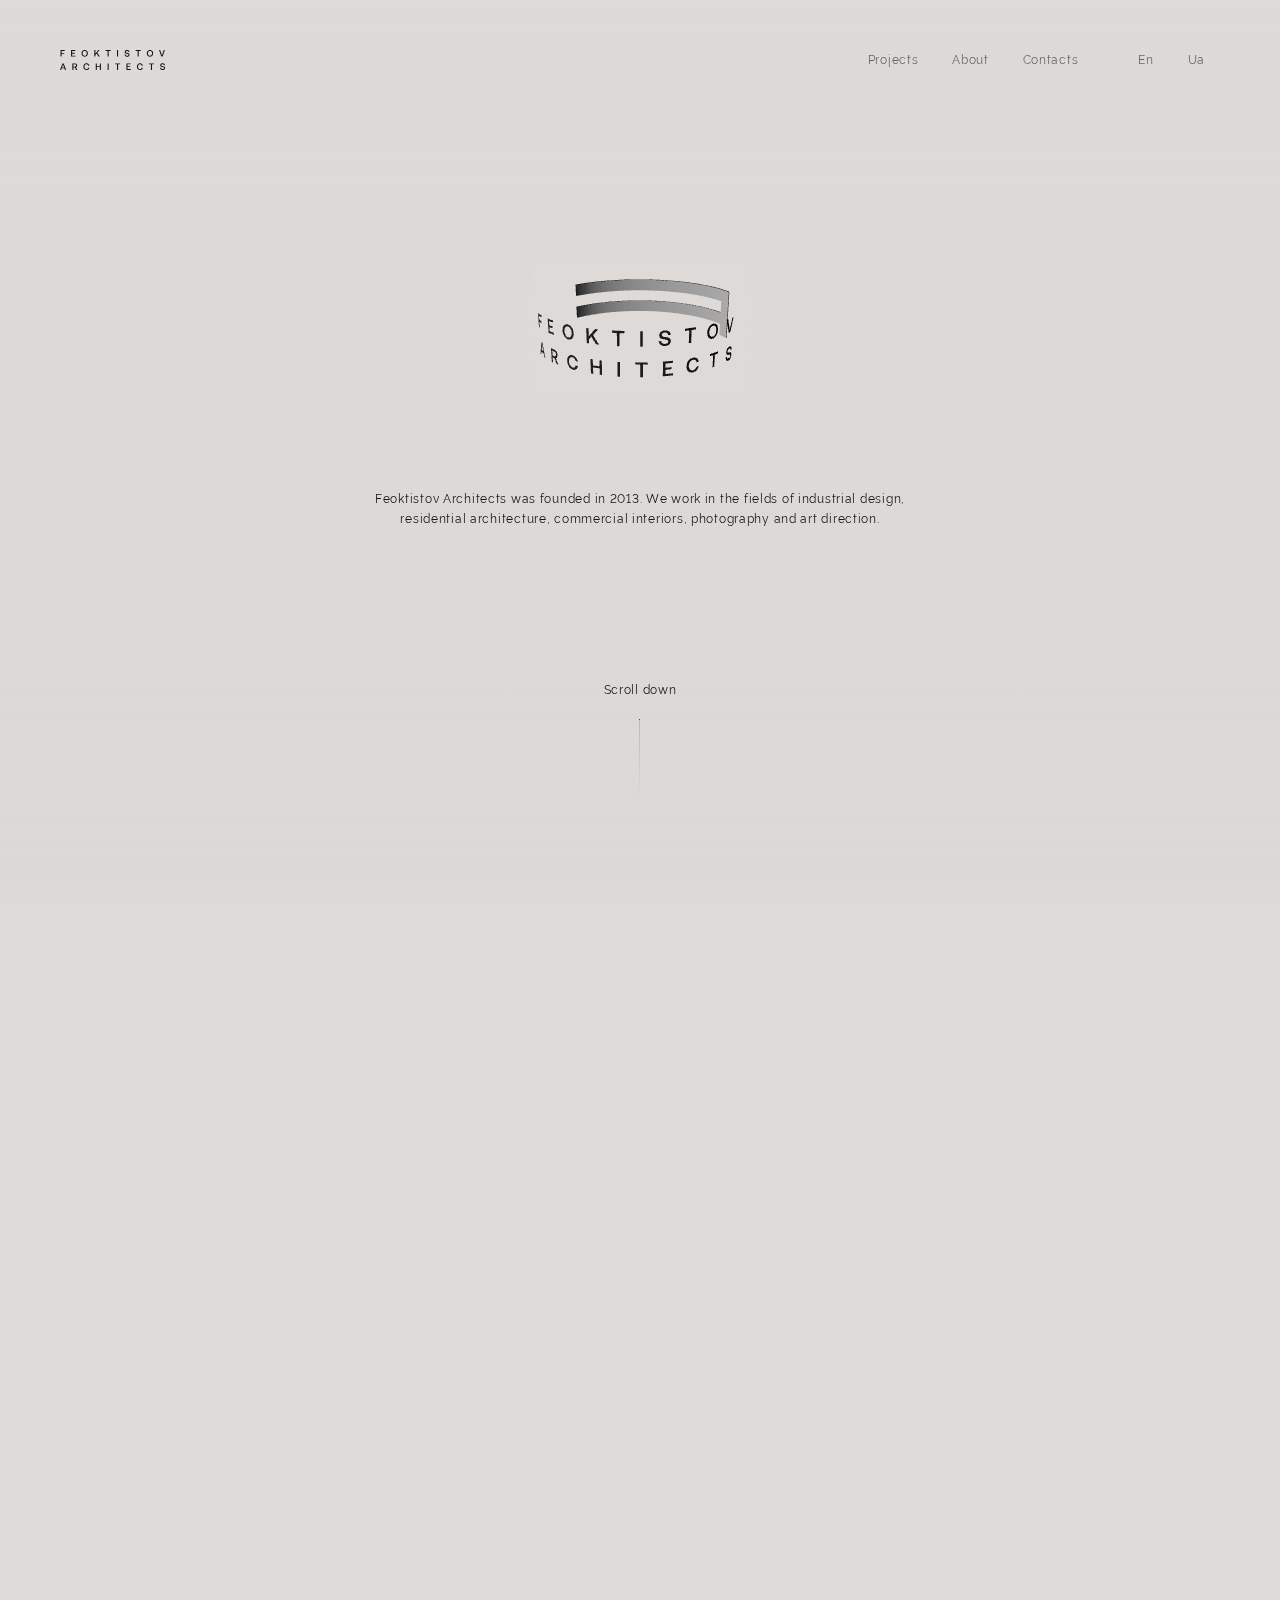
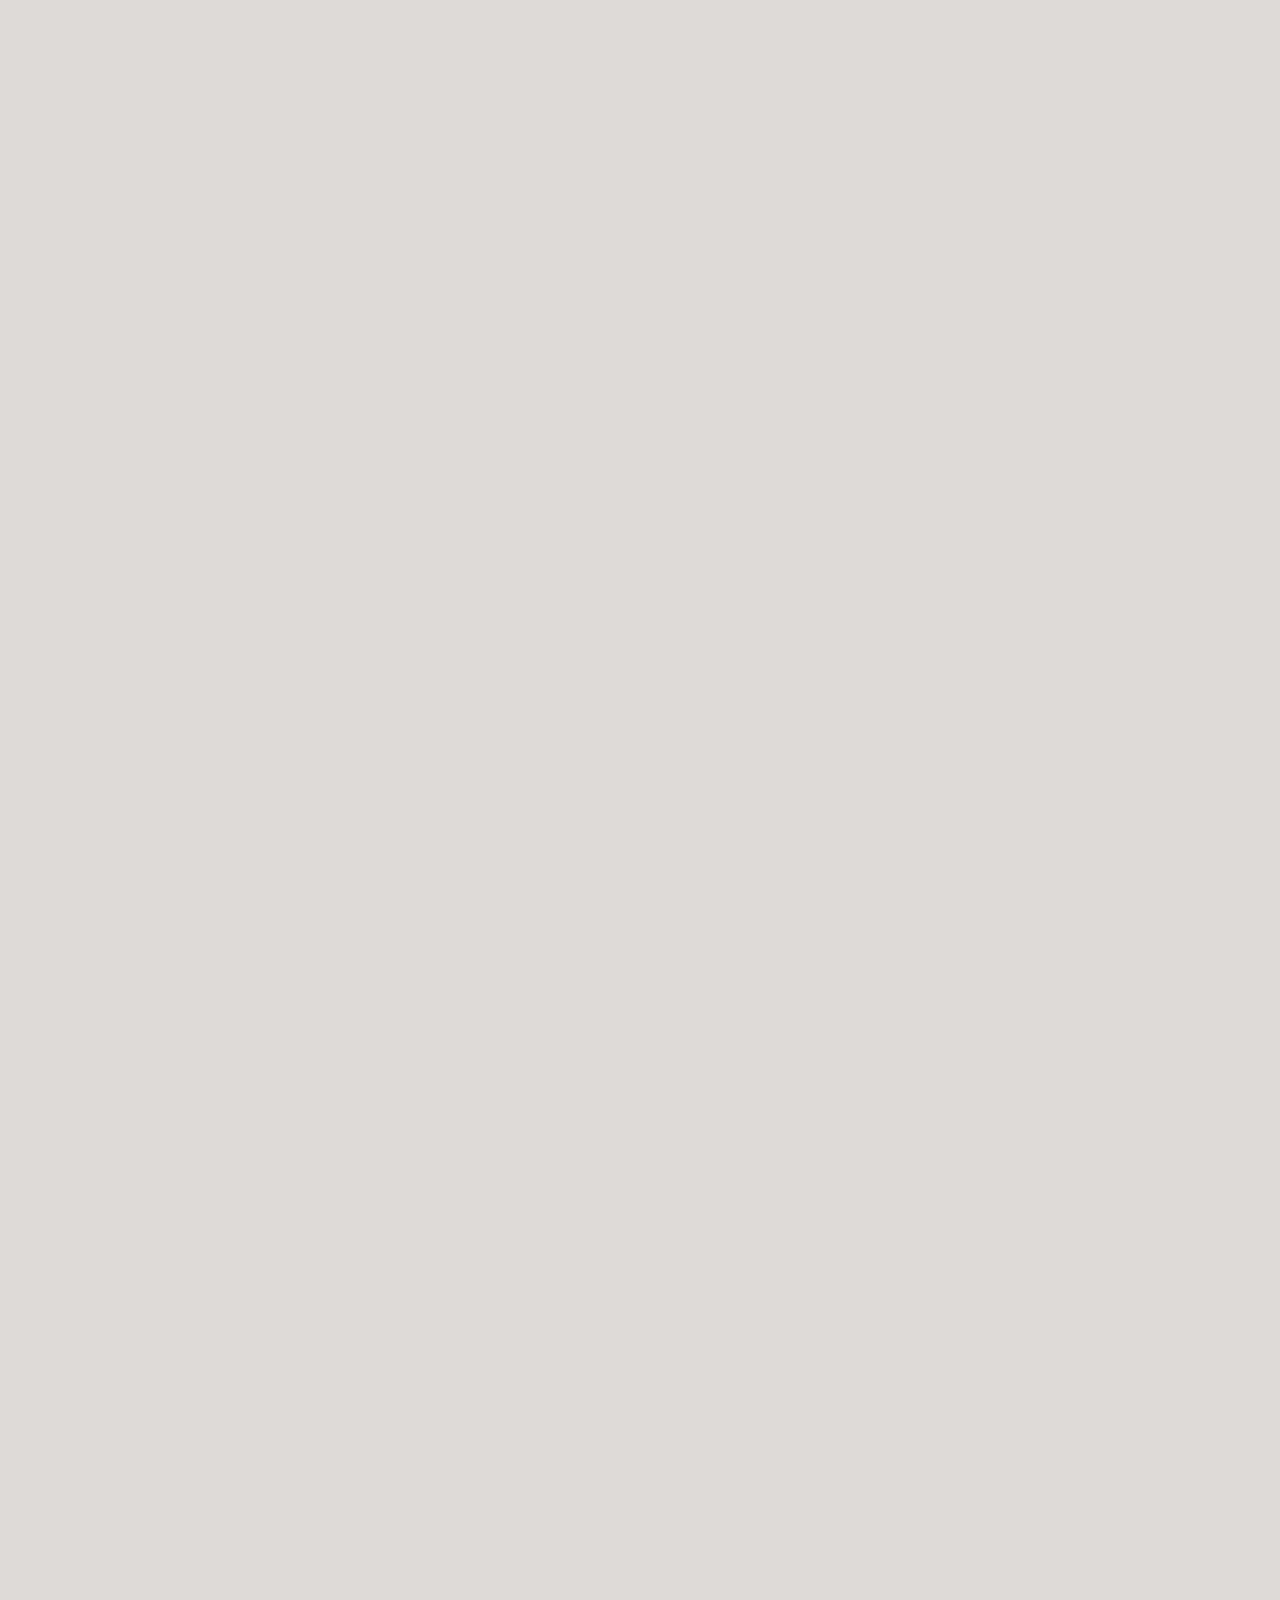
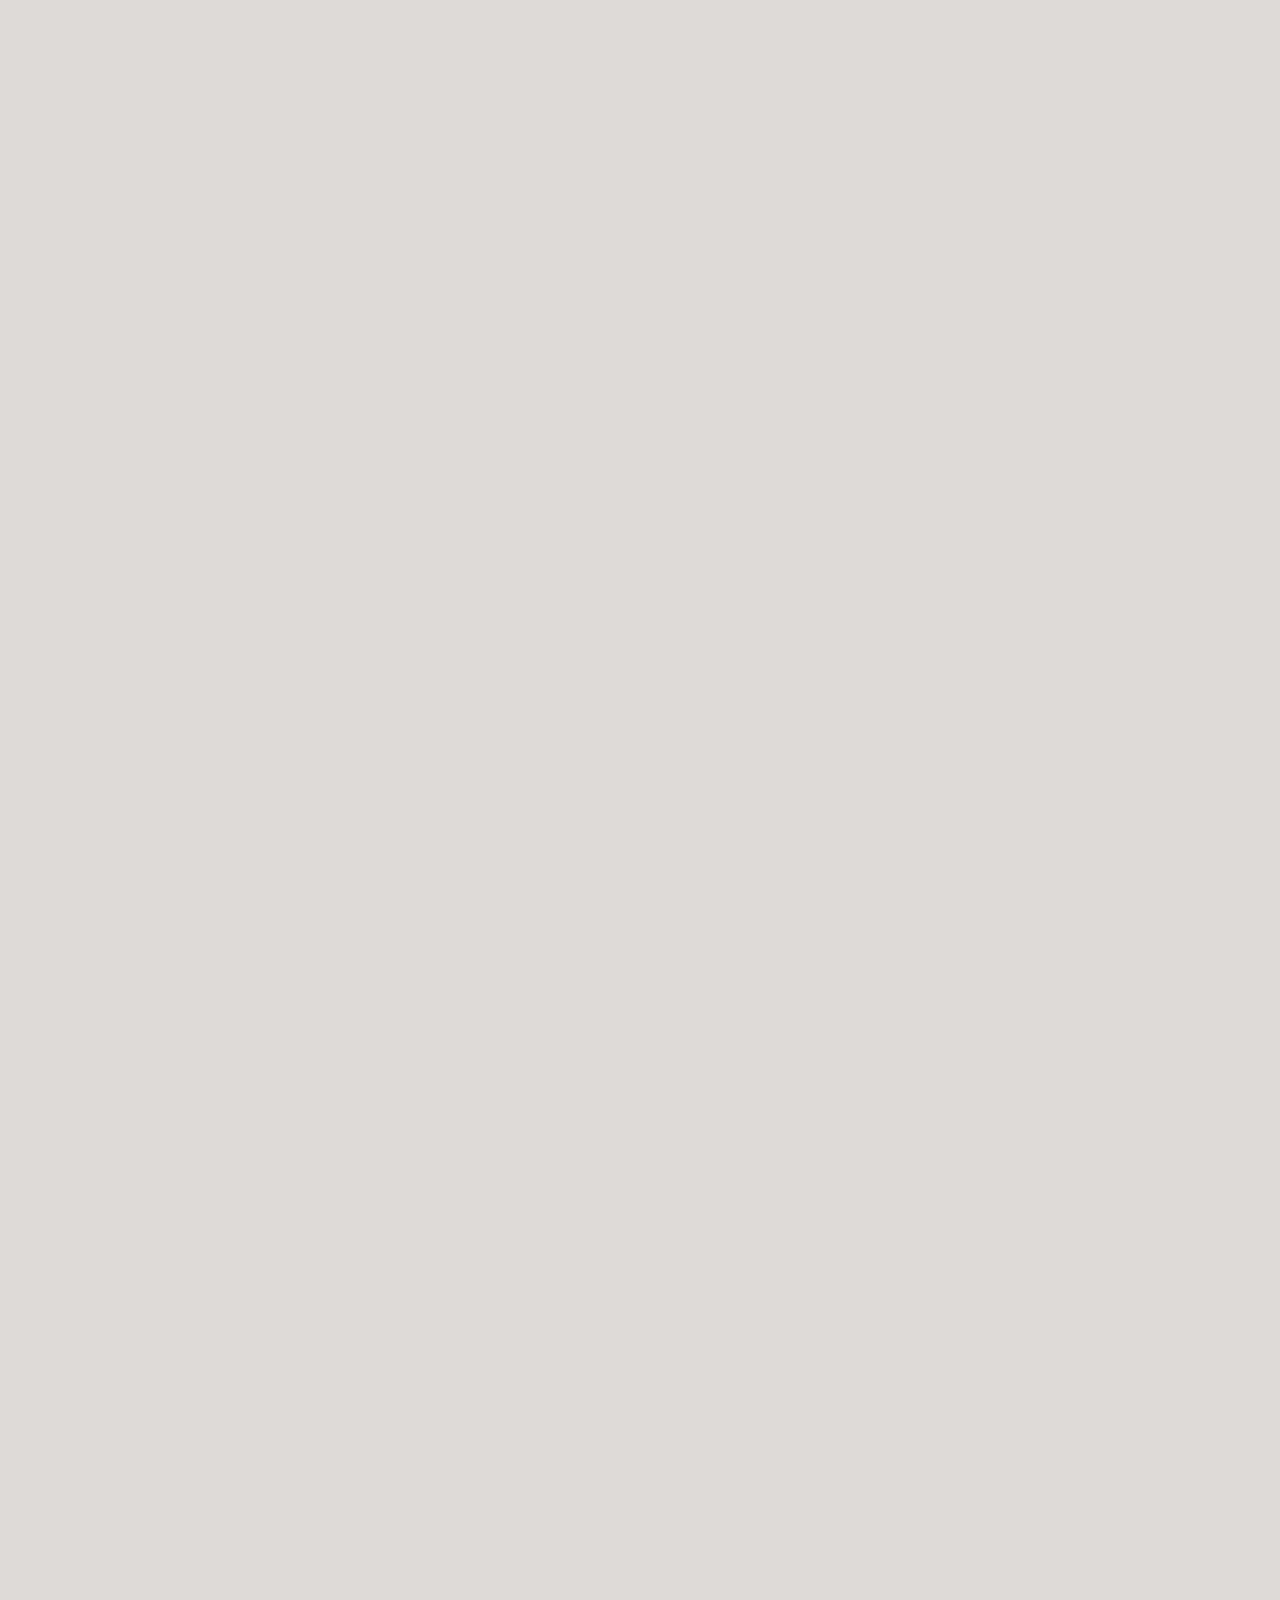
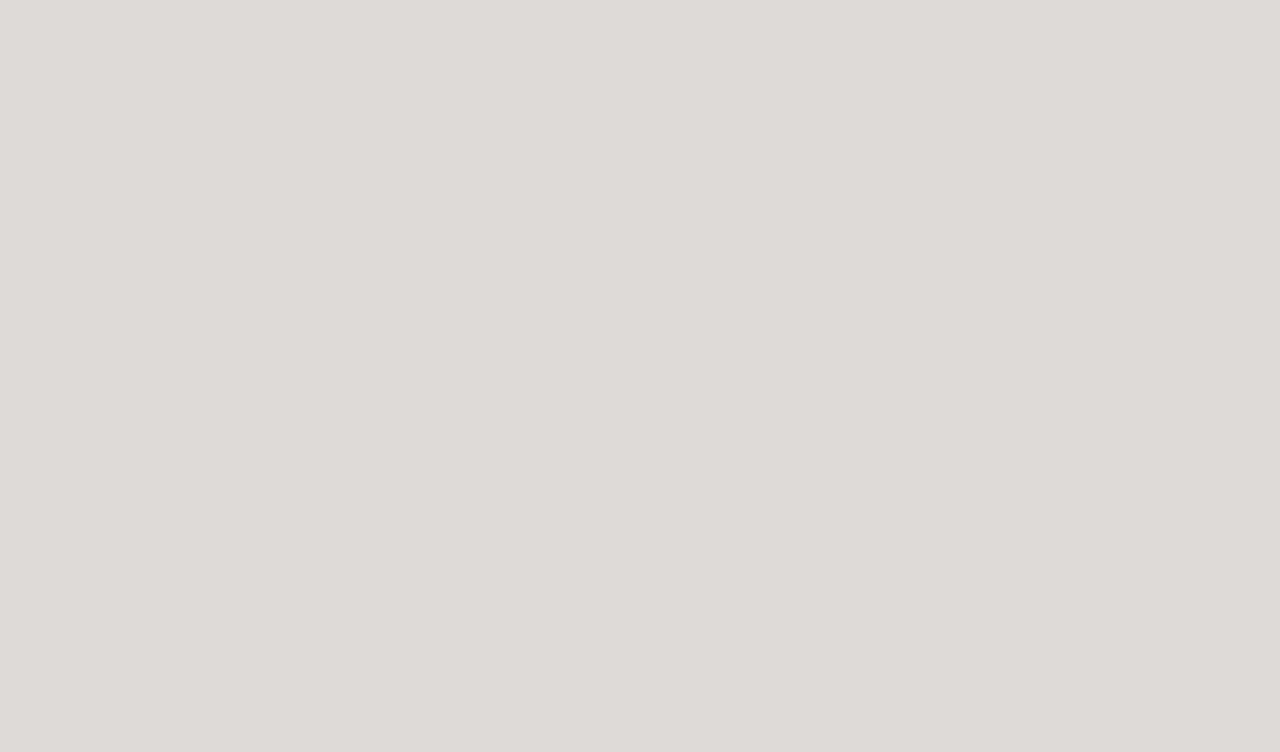
==== commit 37d25008: "anim fix" ====
--- a/index.html
+++ b/index.html
@@ -41,7 +41,6 @@
 		<div id="scroll-container">
 			<section class="section-head">
 				<canvas class="webgl"></canvas>
-				<!-- <svg width="131" height="34" viewBox="0 0 131 34" fill="none" xmlns="http://www.w3.org/2000/svg"> <path d="M0 0V34H8.31711V25.5H131V17H8.31711V8.5H131V0H0Z" fill="#151515"/> </svg> -->
 				<h1>Feoktistov Architects was founded in 2013. We work in the fields of industrial design, residential architecture, commercial interiors, photography and art direction.</h1>
 				<spam class="scrolldown">Scroll down</span>
 			</section>
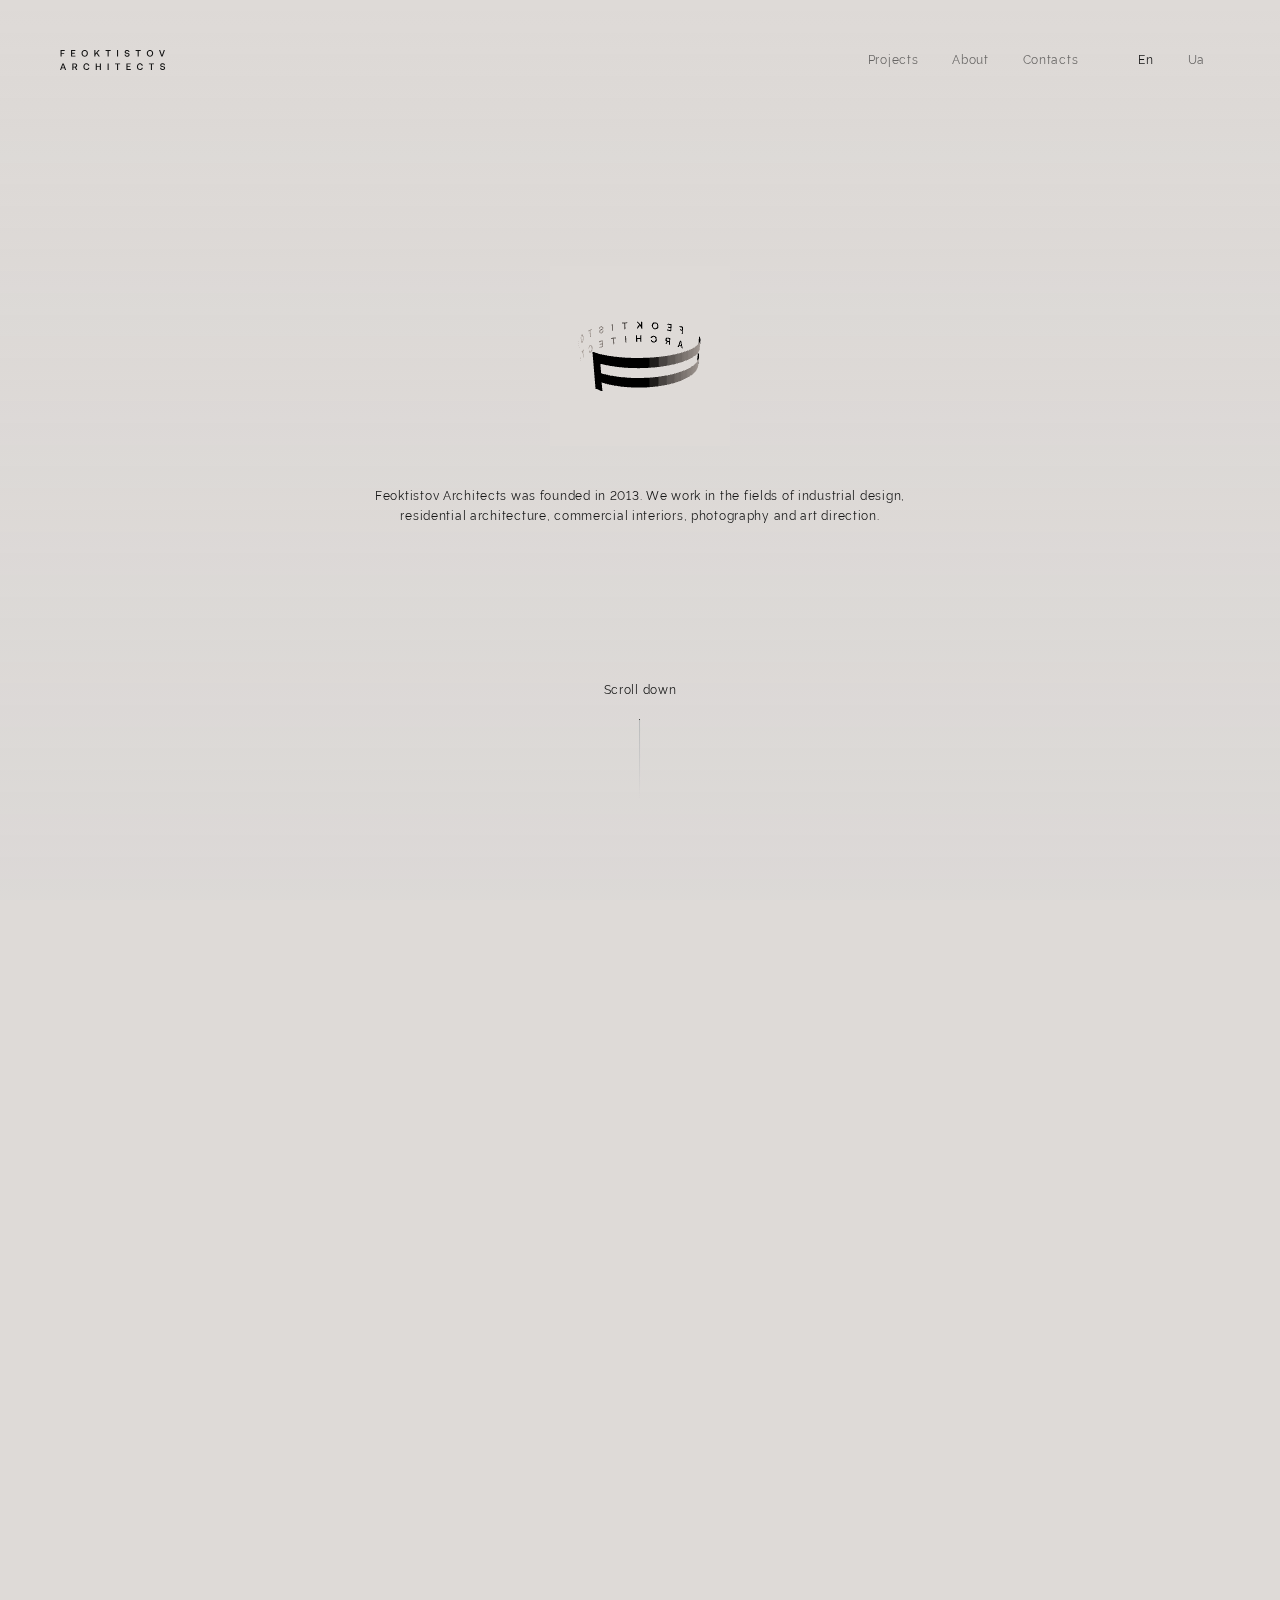
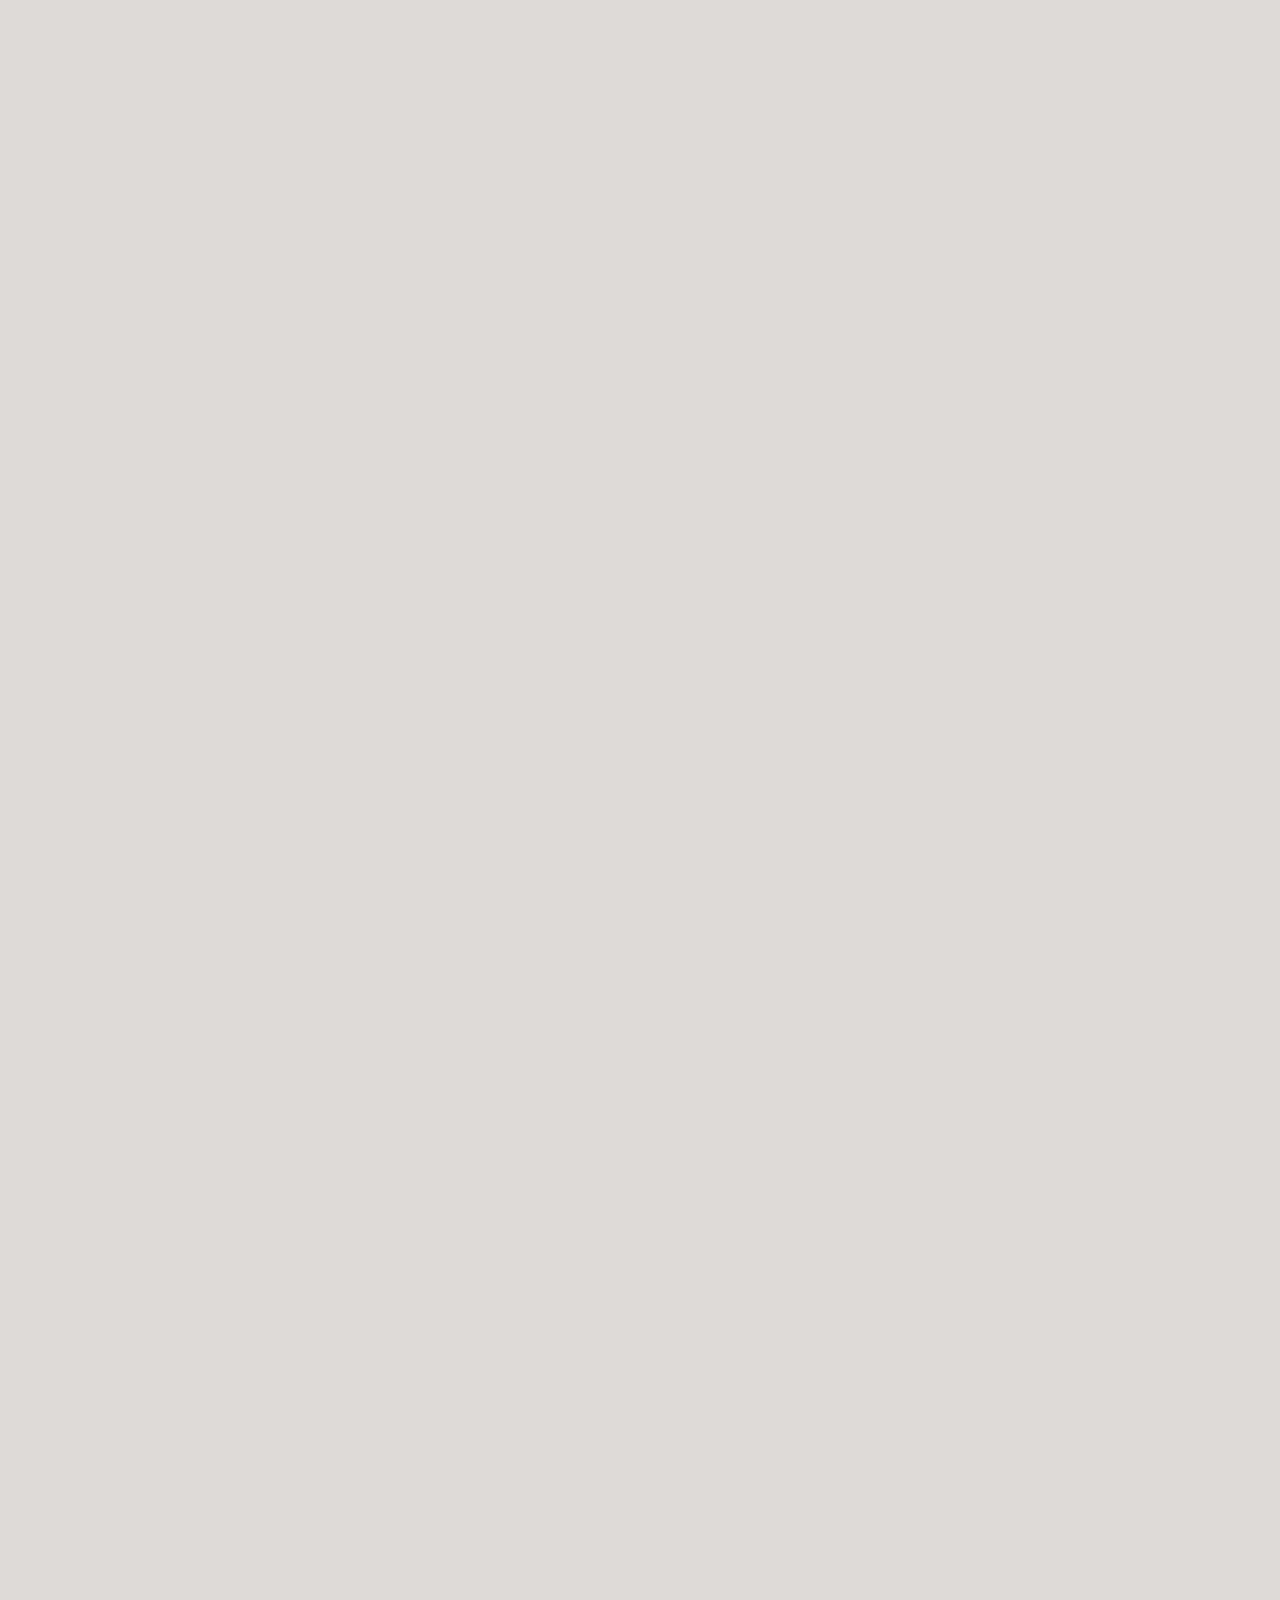
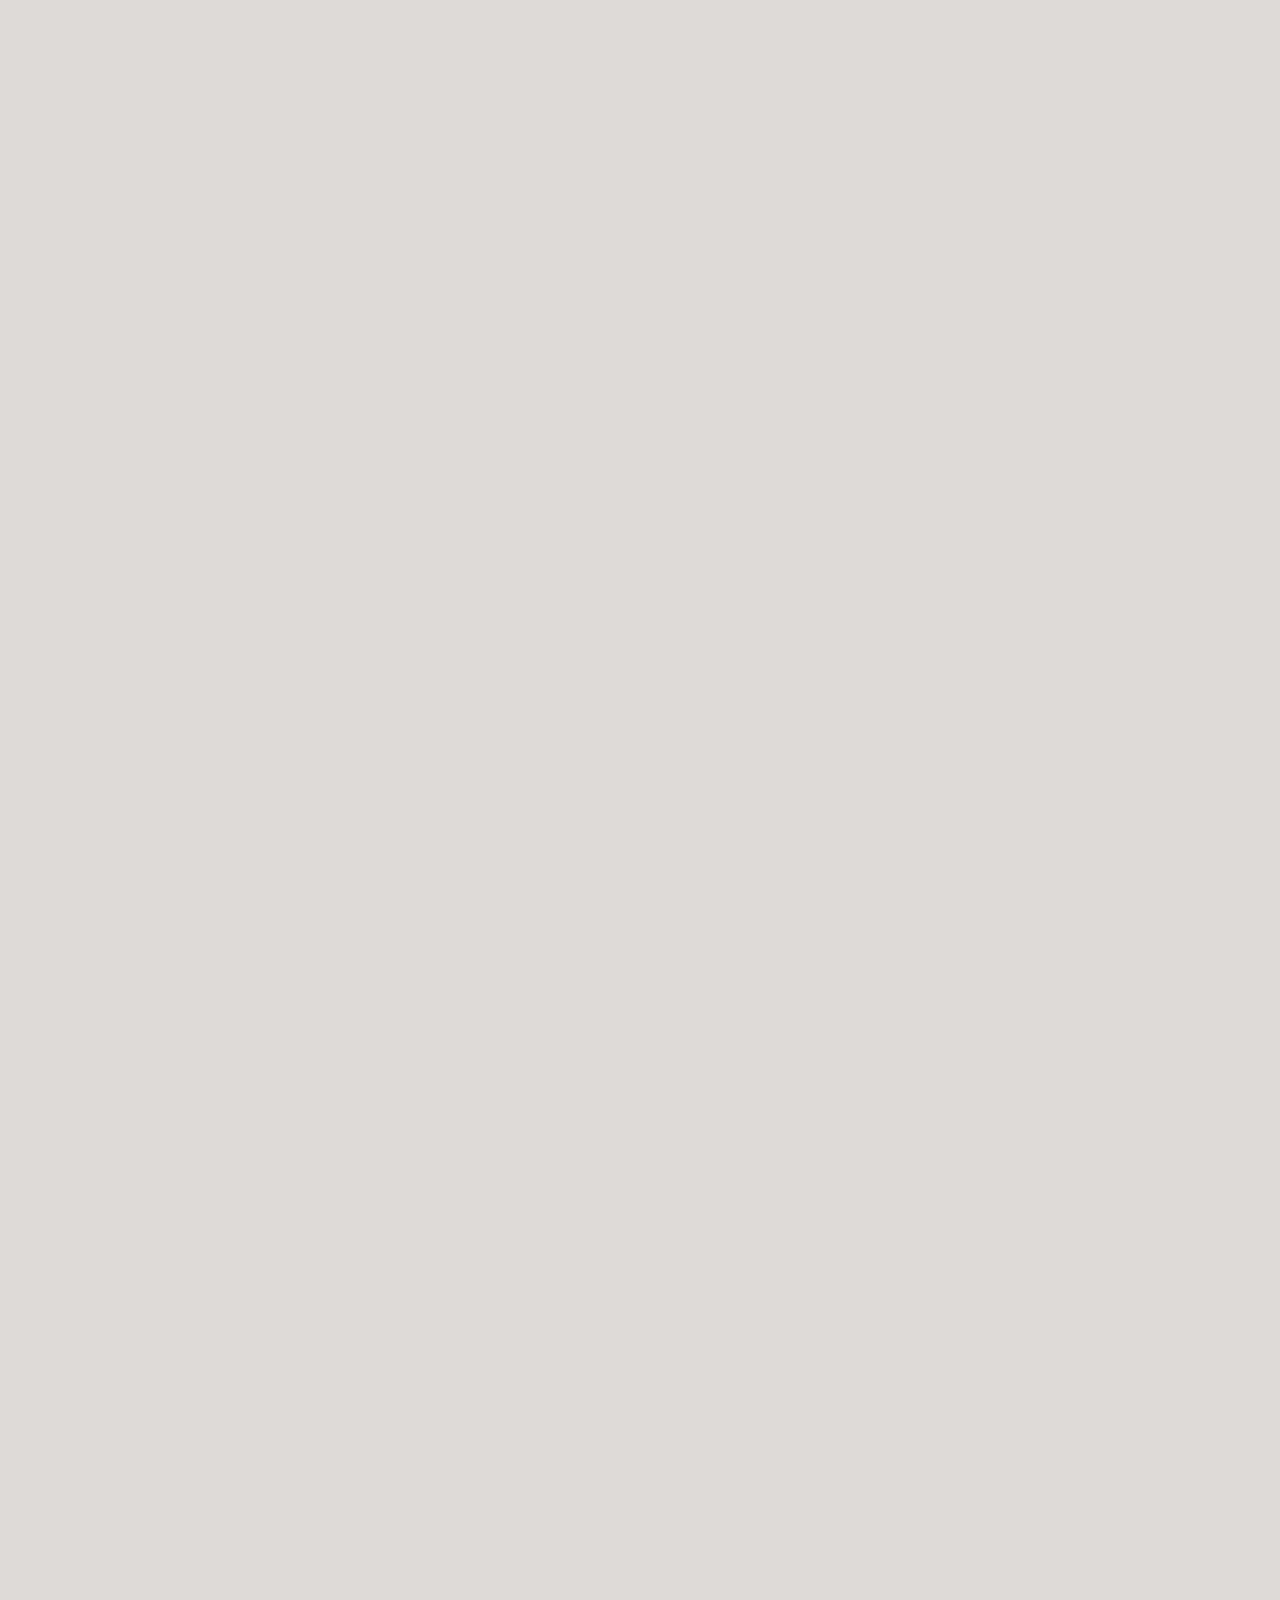
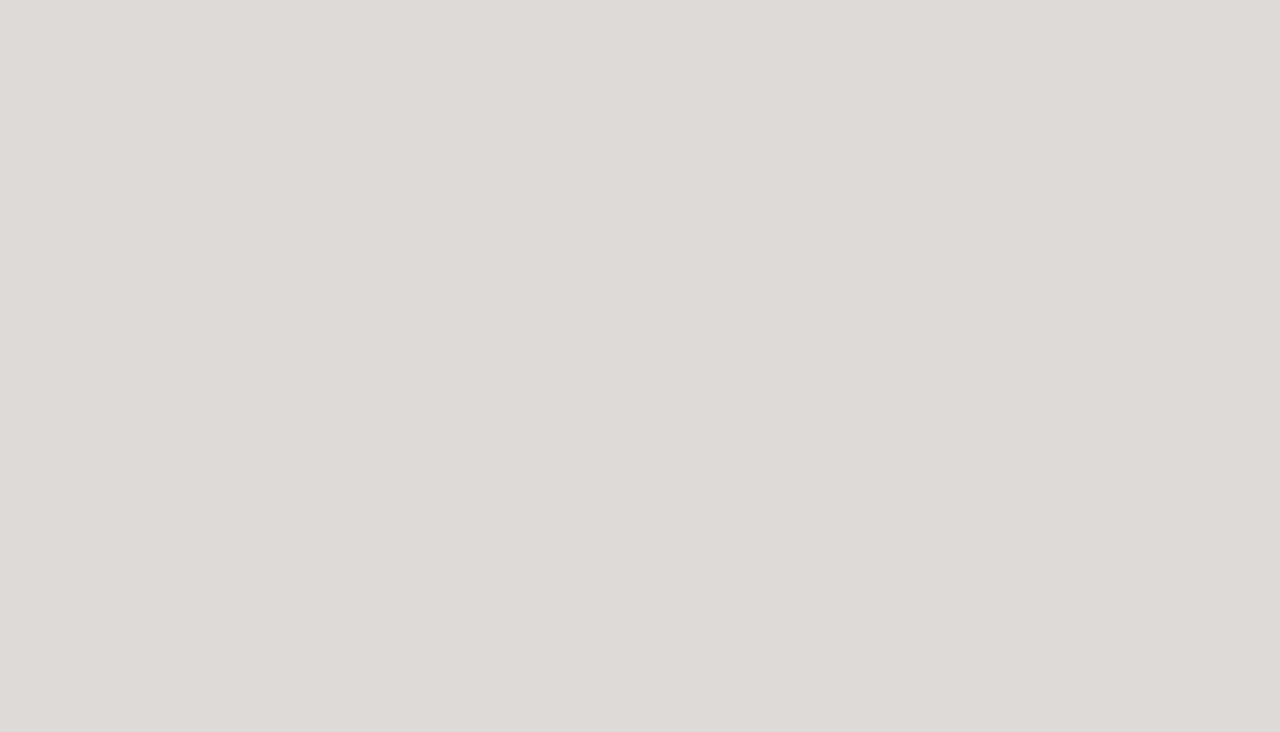
==== commit fd023ac5: "prod" ====
--- a/index.html
+++ b/index.html
@@ -31,10 +31,10 @@
 					<a href="aboutus.html">About</a>
 					<a href="contactus.html">Contacts</a>
 				</nav>
-				<nav class="nav-lang">
-					<a href="#">En</a>
-					<a href="#">Ua</a>
-				</nav>
+				<ul class="nav-lang">
+<li class="current-lang"><a href="#">En</a></li>
+<li><a href="#">Ua</a></li>
+				</ul>
 			</div>
 		</header>
 	<div class="viewport">
@@ -48,7 +48,7 @@
 				<div class="projects-holder">
 					<a href="project.html" class="project-item">
 						<div class="img" >
-							<img class="b-lazy" width="480" height="580"
+							<img class="lazyload" width="480" height="580"
 								src="img/project-50.jpg" 
 								data-src="img/project1.jpg" 
 								data-srcset="img/project1-0.5.jpg 480w, img/project1-0.75.jpg 960w, img/project1.jpg 1440w">
@@ -58,21 +58,21 @@
 					</a>
 					<a href="project.html" class="project-item rellax" data-rellax-speed="3.5">
 						<div class="img" >
-							<img class="b-lazy" width="480" height="580" src="img/project-50.jpg" data-src="img/project2.jpg">
+							<img class="lazyload" width="480" height="580" src="img/project-50.jpg" data-src="img/project2.jpg">
 						</div>
 						<p class="project-name">Dental Clinic WHITE</p>
 						<span class="location">Prague, Czech Republic</span>
 					</a>
 					<a href="project.html" class="project-item">
 						<div class="img" >
-							<img class="b-lazy" width="480" height="580" src="img/project-50.jpg" data-src="img/project3.jpg">
+							<img class="lazyload" width="480" height="580" src="img/project-50.jpg" data-src="img/project3.jpg">
 						</div>
 						<p class="project-name">Gastrobistro Tangerine</p>
 						<span class="location">Kharkiv, Ukraine</span>
 					</a>
 					<a href="project.html" class="project-item rellax" data-rellax-speed="3.5">
 						<div class="img" >
-							<img class="b-lazy" width="480" height="580" src="img/project-50.jpg" data-src="img/project4.jpg">
+							<img class="lazyload" width="480" height="580" src="img/project-50.jpg" data-src="img/project4.jpg">
 						</div>
 						<p class="project-name">JZL</p>
 						<span class="location">Kyiv, Ukraine</span>
@@ -89,7 +89,7 @@
 				<div class="about-holder">
 					<div class="about-item">
 						<div class="img">
-							<img class="b-lazy" src="img/about1-50.jpg" width="380" height="480" data-src="img/about1.jpg" data-aos="fade-in">
+							<img class="lazyload" src="img/about1-50.jpg" width="380" height="460" data-src="img/about1.jpg" data-aos="fade-in">
 						</div>
 						<p>Tatyana Feoktistova</p>
 						<p class="position">Co-Owner / Designer</p>
@@ -97,7 +97,7 @@
 					</div>
 					<div class="about-item rellax-center">
 						<div class="img">
-							<img class="b-lazy" src="img/about2-50.jpg" width="380" height="480" data-src="img/about2.jpg" data-aos="fade-in">
+							<img class="lazyload" src="img/about2-50.jpg" width="380" height="460" data-src="img/about2.jpg" data-aos="fade-in">
 						</div>
 						<p>Nikita Feoktistov</p>
 						<p class="position">Owner / Architector</p>
--- a/css/main.min.css
+++ b/css/main.min.css
@@ -1 +1 @@
-[data-aos][data-aos][data-aos-duration="50"],body[data-aos-duration="50"] [data-aos]{transition-duration:50ms}[data-aos][data-aos][data-aos-delay="50"],body[data-aos-delay="50"] [data-aos]{transition-delay:0}[data-aos][data-aos][data-aos-delay="50"].aos-animate,body[data-aos-delay="50"] [data-aos].aos-animate{transition-delay:50ms}[data-aos][data-aos][data-aos-duration="100"],body[data-aos-duration="100"] [data-aos]{transition-duration:.1s}[data-aos][data-aos][data-aos-delay="100"],body[data-aos-delay="100"] [data-aos]{transition-delay:0}[data-aos][data-aos][data-aos-delay="100"].aos-animate,body[data-aos-delay="100"] [data-aos].aos-animate{transition-delay:.1s}[data-aos][data-aos][data-aos-duration="150"],body[data-aos-duration="150"] [data-aos]{transition-duration:.15s}[data-aos][data-aos][data-aos-delay="150"],body[data-aos-delay="150"] [data-aos]{transition-delay:0}[data-aos][data-aos][data-aos-delay="150"].aos-animate,body[data-aos-delay="150"] [data-aos].aos-animate{transition-delay:.15s}[data-aos][data-aos][data-aos-duration="200"],body[data-aos-duration="200"] [data-aos]{transition-duration:.2s}[data-aos][data-aos][data-aos-delay="200"],body[data-aos-delay="200"] [data-aos]{transition-delay:0}[data-aos][data-aos][data-aos-delay="200"].aos-animate,body[data-aos-delay="200"] [data-aos].aos-animate{transition-delay:.2s}[data-aos][data-aos][data-aos-duration="250"],body[data-aos-duration="250"] [data-aos]{transition-duration:.25s}[data-aos][data-aos][data-aos-delay="250"],body[data-aos-delay="250"] [data-aos]{transition-delay:0}[data-aos][data-aos][data-aos-delay="250"].aos-animate,body[data-aos-delay="250"] [data-aos].aos-animate{transition-delay:.25s}[data-aos][data-aos][data-aos-duration="300"],body[data-aos-duration="300"] [data-aos]{transition-duration:.3s}[data-aos][data-aos][data-aos-delay="300"],body[data-aos-delay="300"] [data-aos]{transition-delay:0}[data-aos][data-aos][data-aos-delay="300"].aos-animate,body[data-aos-delay="300"] [data-aos].aos-animate{transition-delay:.3s}[data-aos][data-aos][data-aos-duration="350"],body[data-aos-duration="350"] [data-aos]{transition-duration:.35s}[data-aos][data-aos][data-aos-delay="350"],body[data-aos-delay="350"] [data-aos]{transition-delay:0}[data-aos][data-aos][data-aos-delay="350"].aos-animate,body[data-aos-delay="350"] [data-aos].aos-animate{transition-delay:.35s}[data-aos][data-aos][data-aos-duration="400"],body[data-aos-duration="400"] [data-aos]{transition-duration:.4s}[data-aos][data-aos][data-aos-delay="400"],body[data-aos-delay="400"] [data-aos]{transition-delay:0}[data-aos][data-aos][data-aos-delay="400"].aos-animate,body[data-aos-delay="400"] [data-aos].aos-animate{transition-delay:.4s}[data-aos][data-aos][data-aos-duration="450"],body[data-aos-duration="450"] [data-aos]{transition-duration:.45s}[data-aos][data-aos][data-aos-delay="450"],body[data-aos-delay="450"] [data-aos]{transition-delay:0}[data-aos][data-aos][data-aos-delay="450"].aos-animate,body[data-aos-delay="450"] [data-aos].aos-animate{transition-delay:.45s}[data-aos][data-aos][data-aos-duration="500"],body[data-aos-duration="500"] [data-aos]{transition-duration:.5s}[data-aos][data-aos][data-aos-delay="500"],body[data-aos-delay="500"] [data-aos]{transition-delay:0}[data-aos][data-aos][data-aos-delay="500"].aos-animate,body[data-aos-delay="500"] [data-aos].aos-animate{transition-delay:.5s}[data-aos][data-aos][data-aos-duration="550"],body[data-aos-duration="550"] [data-aos]{transition-duration:.55s}[data-aos][data-aos][data-aos-delay="550"],body[data-aos-delay="550"] [data-aos]{transition-delay:0}[data-aos][data-aos][data-aos-delay="550"].aos-animate,body[data-aos-delay="550"] [data-aos].aos-animate{transition-delay:.55s}[data-aos][data-aos][data-aos-duration="600"],body[data-aos-duration="600"] [data-aos]{transition-duration:.6s}[data-aos][data-aos][data-aos-delay="600"],body[data-aos-delay="600"] [data-aos]{transition-delay:0}[data-aos][data-aos][data-aos-delay="600"].aos-animate,body[data-aos-delay="600"] [data-aos].aos-animate{transition-delay:.6s}[data-aos][data-aos][data-aos-duration="650"],body[data-aos-duration="650"] [data-aos]{transition-duration:.65s}[data-aos][data-aos][data-aos-delay="650"],body[data-aos-delay="650"] [data-aos]{transition-delay:0}[data-aos][data-aos][data-aos-delay="650"].aos-animate,body[data-aos-delay="650"] [data-aos].aos-animate{transition-delay:.65s}[data-aos][data-aos][data-aos-duration="700"],body[data-aos-duration="700"] [data-aos]{transition-duration:.7s}[data-aos][data-aos][data-aos-delay="700"],body[data-aos-delay="700"] [data-aos]{transition-delay:0}[data-aos][data-aos][data-aos-delay="700"].aos-animate,body[data-aos-delay="700"] [data-aos].aos-animate{transition-delay:.7s}[data-aos][data-aos][data-aos-duration="750"],body[data-aos-duration="750"] [data-aos]{transition-duration:.75s}[data-aos][data-aos][data-aos-delay="750"],body[data-aos-delay="750"] [data-aos]{transition-delay:0}[data-aos][data-aos][data-aos-delay="750"].aos-animate,body[data-aos-delay="750"] [data-aos].aos-animate{transition-delay:.75s}[data-aos][data-aos][data-aos-duration="800"],body[data-aos-duration="800"] [data-aos]{transition-duration:.8s}[data-aos][data-aos][data-aos-delay="800"],body[data-aos-delay="800"] [data-aos]{transition-delay:0}[data-aos][data-aos][data-aos-delay="800"].aos-animate,body[data-aos-delay="800"] [data-aos].aos-animate{transition-delay:.8s}[data-aos][data-aos][data-aos-duration="850"],body[data-aos-duration="850"] [data-aos]{transition-duration:.85s}[data-aos][data-aos][data-aos-delay="850"],body[data-aos-delay="850"] [data-aos]{transition-delay:0}[data-aos][data-aos][data-aos-delay="850"].aos-animate,body[data-aos-delay="850"] [data-aos].aos-animate{transition-delay:.85s}[data-aos][data-aos][data-aos-duration="900"],body[data-aos-duration="900"] [data-aos]{transition-duration:.9s}[data-aos][data-aos][data-aos-delay="900"],body[data-aos-delay="900"] [data-aos]{transition-delay:0}[data-aos][data-aos][data-aos-delay="900"].aos-animate,body[data-aos-delay="900"] [data-aos].aos-animate{transition-delay:.9s}[data-aos][data-aos][data-aos-duration="950"],body[data-aos-duration="950"] [data-aos]{transition-duration:.95s}[data-aos][data-aos][data-aos-delay="950"],body[data-aos-delay="950"] [data-aos]{transition-delay:0}[data-aos][data-aos][data-aos-delay="950"].aos-animate,body[data-aos-delay="950"] [data-aos].aos-animate{transition-delay:.95s}[data-aos][data-aos][data-aos-duration="1000"],body[data-aos-duration="1000"] [data-aos]{transition-duration:1s}[data-aos][data-aos][data-aos-delay="1000"],body[data-aos-delay="1000"] [data-aos]{transition-delay:0}[data-aos][data-aos][data-aos-delay="1000"].aos-animate,body[data-aos-delay="1000"] [data-aos].aos-animate{transition-delay:1s}[data-aos][data-aos][data-aos-duration="1050"],body[data-aos-duration="1050"] [data-aos]{transition-duration:1.05s}[data-aos][data-aos][data-aos-delay="1050"],body[data-aos-delay="1050"] [data-aos]{transition-delay:0}[data-aos][data-aos][data-aos-delay="1050"].aos-animate,body[data-aos-delay="1050"] [data-aos].aos-animate{transition-delay:1.05s}[data-aos][data-aos][data-aos-duration="1100"],body[data-aos-duration="1100"] [data-aos]{transition-duration:1.1s}[data-aos][data-aos][data-aos-delay="1100"],body[data-aos-delay="1100"] [data-aos]{transition-delay:0}[data-aos][data-aos][data-aos-delay="1100"].aos-animate,body[data-aos-delay="1100"] [data-aos].aos-animate{transition-delay:1.1s}[data-aos][data-aos][data-aos-duration="1150"],body[data-aos-duration="1150"] [data-aos]{transition-duration:1.15s}[data-aos][data-aos][data-aos-delay="1150"],body[data-aos-delay="1150"] [data-aos]{transition-delay:0}[data-aos][data-aos][data-aos-delay="1150"].aos-animate,body[data-aos-delay="1150"] [data-aos].aos-animate{transition-delay:1.15s}[data-aos][data-aos][data-aos-duration="1200"],body[data-aos-duration="1200"] [data-aos]{transition-duration:1.2s}[data-aos][data-aos][data-aos-delay="1200"],body[data-aos-delay="1200"] [data-aos]{transition-delay:0}[data-aos][data-aos][data-aos-delay="1200"].aos-animate,body[data-aos-delay="1200"] [data-aos].aos-animate{transition-delay:1.2s}[data-aos][data-aos][data-aos-duration="1250"],body[data-aos-duration="1250"] [data-aos]{transition-duration:1.25s}[data-aos][data-aos][data-aos-delay="1250"],body[data-aos-delay="1250"] [data-aos]{transition-delay:0}[data-aos][data-aos][data-aos-delay="1250"].aos-animate,body[data-aos-delay="1250"] [data-aos].aos-animate{transition-delay:1.25s}[data-aos][data-aos][data-aos-duration="1300"],body[data-aos-duration="1300"] [data-aos]{transition-duration:1.3s}[data-aos][data-aos][data-aos-delay="1300"],body[data-aos-delay="1300"] [data-aos]{transition-delay:0}[data-aos][data-aos][data-aos-delay="1300"].aos-animate,body[data-aos-delay="1300"] [data-aos].aos-animate{transition-delay:1.3s}[data-aos][data-aos][data-aos-duration="1350"],body[data-aos-duration="1350"] [data-aos]{transition-duration:1.35s}[data-aos][data-aos][data-aos-delay="1350"],body[data-aos-delay="1350"] [data-aos]{transition-delay:0}[data-aos][data-aos][data-aos-delay="1350"].aos-animate,body[data-aos-delay="1350"] [data-aos].aos-animate{transition-delay:1.35s}[data-aos][data-aos][data-aos-duration="1400"],body[data-aos-duration="1400"] [data-aos]{transition-duration:1.4s}[data-aos][data-aos][data-aos-delay="1400"],body[data-aos-delay="1400"] [data-aos]{transition-delay:0}[data-aos][data-aos][data-aos-delay="1400"].aos-animate,body[data-aos-delay="1400"] [data-aos].aos-animate{transition-delay:1.4s}[data-aos][data-aos][data-aos-duration="1450"],body[data-aos-duration="1450"] [data-aos]{transition-duration:1.45s}[data-aos][data-aos][data-aos-delay="1450"],body[data-aos-delay="1450"] [data-aos]{transition-delay:0}[data-aos][data-aos][data-aos-delay="1450"].aos-animate,body[data-aos-delay="1450"] [data-aos].aos-animate{transition-delay:1.45s}[data-aos][data-aos][data-aos-duration="1500"],body[data-aos-duration="1500"] [data-aos]{transition-duration:1.5s}[data-aos][data-aos][data-aos-delay="1500"],body[data-aos-delay="1500"] [data-aos]{transition-delay:0}[data-aos][data-aos][data-aos-delay="1500"].aos-animate,body[data-aos-delay="1500"] [data-aos].aos-animate{transition-delay:1.5s}[data-aos][data-aos][data-aos-duration="1550"],body[data-aos-duration="1550"] [data-aos]{transition-duration:1.55s}[data-aos][data-aos][data-aos-delay="1550"],body[data-aos-delay="1550"] [data-aos]{transition-delay:0}[data-aos][data-aos][data-aos-delay="1550"].aos-animate,body[data-aos-delay="1550"] [data-aos].aos-animate{transition-delay:1.55s}[data-aos][data-aos][data-aos-duration="1600"],body[data-aos-duration="1600"] [data-aos]{transition-duration:1.6s}[data-aos][data-aos][data-aos-delay="1600"],body[data-aos-delay="1600"] [data-aos]{transition-delay:0}[data-aos][data-aos][data-aos-delay="1600"].aos-animate,body[data-aos-delay="1600"] [data-aos].aos-animate{transition-delay:1.6s}[data-aos][data-aos][data-aos-duration="1650"],body[data-aos-duration="1650"] [data-aos]{transition-duration:1.65s}[data-aos][data-aos][data-aos-delay="1650"],body[data-aos-delay="1650"] [data-aos]{transition-delay:0}[data-aos][data-aos][data-aos-delay="1650"].aos-animate,body[data-aos-delay="1650"] [data-aos].aos-animate{transition-delay:1.65s}[data-aos][data-aos][data-aos-duration="1700"],body[data-aos-duration="1700"] [data-aos]{transition-duration:1.7s}[data-aos][data-aos][data-aos-delay="1700"],body[data-aos-delay="1700"] [data-aos]{transition-delay:0}[data-aos][data-aos][data-aos-delay="1700"].aos-animate,body[data-aos-delay="1700"] [data-aos].aos-animate{transition-delay:1.7s}[data-aos][data-aos][data-aos-duration="1750"],body[data-aos-duration="1750"] [data-aos]{transition-duration:1.75s}[data-aos][data-aos][data-aos-delay="1750"],body[data-aos-delay="1750"] [data-aos]{transition-delay:0}[data-aos][data-aos][data-aos-delay="1750"].aos-animate,body[data-aos-delay="1750"] [data-aos].aos-animate{transition-delay:1.75s}[data-aos][data-aos][data-aos-duration="1800"],body[data-aos-duration="1800"] [data-aos]{transition-duration:1.8s}[data-aos][data-aos][data-aos-delay="1800"],body[data-aos-delay="1800"] [data-aos]{transition-delay:0}[data-aos][data-aos][data-aos-delay="1800"].aos-animate,body[data-aos-delay="1800"] [data-aos].aos-animate{transition-delay:1.8s}[data-aos][data-aos][data-aos-duration="1850"],body[data-aos-duration="1850"] [data-aos]{transition-duration:1.85s}[data-aos][data-aos][data-aos-delay="1850"],body[data-aos-delay="1850"] [data-aos]{transition-delay:0}[data-aos][data-aos][data-aos-delay="1850"].aos-animate,body[data-aos-delay="1850"] [data-aos].aos-animate{transition-delay:1.85s}[data-aos][data-aos][data-aos-duration="1900"],body[data-aos-duration="1900"] [data-aos]{transition-duration:1.9s}[data-aos][data-aos][data-aos-delay="1900"],body[data-aos-delay="1900"] [data-aos]{transition-delay:0}[data-aos][data-aos][data-aos-delay="1900"].aos-animate,body[data-aos-delay="1900"] [data-aos].aos-animate{transition-delay:1.9s}[data-aos][data-aos][data-aos-duration="1950"],body[data-aos-duration="1950"] [data-aos]{transition-duration:1.95s}[data-aos][data-aos][data-aos-delay="1950"],body[data-aos-delay="1950"] [data-aos]{transition-delay:0}[data-aos][data-aos][data-aos-delay="1950"].aos-animate,body[data-aos-delay="1950"] [data-aos].aos-animate{transition-delay:1.95s}[data-aos][data-aos][data-aos-duration="2000"],body[data-aos-duration="2000"] [data-aos]{transition-duration:2s}[data-aos][data-aos][data-aos-delay="2000"],body[data-aos-delay="2000"] [data-aos]{transition-delay:0}[data-aos][data-aos][data-aos-delay="2000"].aos-animate,body[data-aos-delay="2000"] [data-aos].aos-animate{transition-delay:2s}[data-aos][data-aos][data-aos-duration="2050"],body[data-aos-duration="2050"] [data-aos]{transition-duration:2.05s}[data-aos][data-aos][data-aos-delay="2050"],body[data-aos-delay="2050"] [data-aos]{transition-delay:0}[data-aos][data-aos][data-aos-delay="2050"].aos-animate,body[data-aos-delay="2050"] [data-aos].aos-animate{transition-delay:2.05s}[data-aos][data-aos][data-aos-duration="2100"],body[data-aos-duration="2100"] [data-aos]{transition-duration:2.1s}[data-aos][data-aos][data-aos-delay="2100"],body[data-aos-delay="2100"] [data-aos]{transition-delay:0}[data-aos][data-aos][data-aos-delay="2100"].aos-animate,body[data-aos-delay="2100"] [data-aos].aos-animate{transition-delay:2.1s}[data-aos][data-aos][data-aos-duration="2150"],body[data-aos-duration="2150"] [data-aos]{transition-duration:2.15s}[data-aos][data-aos][data-aos-delay="2150"],body[data-aos-delay="2150"] [data-aos]{transition-delay:0}[data-aos][data-aos][data-aos-delay="2150"].aos-animate,body[data-aos-delay="2150"] [data-aos].aos-animate{transition-delay:2.15s}[data-aos][data-aos][data-aos-duration="2200"],body[data-aos-duration="2200"] [data-aos]{transition-duration:2.2s}[data-aos][data-aos][data-aos-delay="2200"],body[data-aos-delay="2200"] [data-aos]{transition-delay:0}[data-aos][data-aos][data-aos-delay="2200"].aos-animate,body[data-aos-delay="2200"] [data-aos].aos-animate{transition-delay:2.2s}[data-aos][data-aos][data-aos-duration="2250"],body[data-aos-duration="2250"] [data-aos]{transition-duration:2.25s}[data-aos][data-aos][data-aos-delay="2250"],body[data-aos-delay="2250"] [data-aos]{transition-delay:0}[data-aos][data-aos][data-aos-delay="2250"].aos-animate,body[data-aos-delay="2250"] [data-aos].aos-animate{transition-delay:2.25s}[data-aos][data-aos][data-aos-duration="2300"],body[data-aos-duration="2300"] [data-aos]{transition-duration:2.3s}[data-aos][data-aos][data-aos-delay="2300"],body[data-aos-delay="2300"] [data-aos]{transition-delay:0}[data-aos][data-aos][data-aos-delay="2300"].aos-animate,body[data-aos-delay="2300"] [data-aos].aos-animate{transition-delay:2.3s}[data-aos][data-aos][data-aos-duration="2350"],body[data-aos-duration="2350"] [data-aos]{transition-duration:2.35s}[data-aos][data-aos][data-aos-delay="2350"],body[data-aos-delay="2350"] [data-aos]{transition-delay:0}[data-aos][data-aos][data-aos-delay="2350"].aos-animate,body[data-aos-delay="2350"] [data-aos].aos-animate{transition-delay:2.35s}[data-aos][data-aos][data-aos-duration="2400"],body[data-aos-duration="2400"] [data-aos]{transition-duration:2.4s}[data-aos][data-aos][data-aos-delay="2400"],body[data-aos-delay="2400"] [data-aos]{transition-delay:0}[data-aos][data-aos][data-aos-delay="2400"].aos-animate,body[data-aos-delay="2400"] [data-aos].aos-animate{transition-delay:2.4s}[data-aos][data-aos][data-aos-duration="2450"],body[data-aos-duration="2450"] [data-aos]{transition-duration:2.45s}[data-aos][data-aos][data-aos-delay="2450"],body[data-aos-delay="2450"] [data-aos]{transition-delay:0}[data-aos][data-aos][data-aos-delay="2450"].aos-animate,body[data-aos-delay="2450"] [data-aos].aos-animate{transition-delay:2.45s}[data-aos][data-aos][data-aos-duration="2500"],body[data-aos-duration="2500"] [data-aos]{transition-duration:2.5s}[data-aos][data-aos][data-aos-delay="2500"],body[data-aos-delay="2500"] [data-aos]{transition-delay:0}[data-aos][data-aos][data-aos-delay="2500"].aos-animate,body[data-aos-delay="2500"] [data-aos].aos-animate{transition-delay:2.5s}[data-aos][data-aos][data-aos-duration="2550"],body[data-aos-duration="2550"] [data-aos]{transition-duration:2.55s}[data-aos][data-aos][data-aos-delay="2550"],body[data-aos-delay="2550"] [data-aos]{transition-delay:0}[data-aos][data-aos][data-aos-delay="2550"].aos-animate,body[data-aos-delay="2550"] [data-aos].aos-animate{transition-delay:2.55s}[data-aos][data-aos][data-aos-duration="2600"],body[data-aos-duration="2600"] [data-aos]{transition-duration:2.6s}[data-aos][data-aos][data-aos-delay="2600"],body[data-aos-delay="2600"] [data-aos]{transition-delay:0}[data-aos][data-aos][data-aos-delay="2600"].aos-animate,body[data-aos-delay="2600"] [data-aos].aos-animate{transition-delay:2.6s}[data-aos][data-aos][data-aos-duration="2650"],body[data-aos-duration="2650"] [data-aos]{transition-duration:2.65s}[data-aos][data-aos][data-aos-delay="2650"],body[data-aos-delay="2650"] [data-aos]{transition-delay:0}[data-aos][data-aos][data-aos-delay="2650"].aos-animate,body[data-aos-delay="2650"] [data-aos].aos-animate{transition-delay:2.65s}[data-aos][data-aos][data-aos-duration="2700"],body[data-aos-duration="2700"] [data-aos]{transition-duration:2.7s}[data-aos][data-aos][data-aos-delay="2700"],body[data-aos-delay="2700"] [data-aos]{transition-delay:0}[data-aos][data-aos][data-aos-delay="2700"].aos-animate,body[data-aos-delay="2700"] [data-aos].aos-animate{transition-delay:2.7s}[data-aos][data-aos][data-aos-duration="2750"],body[data-aos-duration="2750"] [data-aos]{transition-duration:2.75s}[data-aos][data-aos][data-aos-delay="2750"],body[data-aos-delay="2750"] [data-aos]{transition-delay:0}[data-aos][data-aos][data-aos-delay="2750"].aos-animate,body[data-aos-delay="2750"] [data-aos].aos-animate{transition-delay:2.75s}[data-aos][data-aos][data-aos-duration="2800"],body[data-aos-duration="2800"] [data-aos]{transition-duration:2.8s}[data-aos][data-aos][data-aos-delay="2800"],body[data-aos-delay="2800"] [data-aos]{transition-delay:0}[data-aos][data-aos][data-aos-delay="2800"].aos-animate,body[data-aos-delay="2800"] [data-aos].aos-animate{transition-delay:2.8s}[data-aos][data-aos][data-aos-duration="2850"],body[data-aos-duration="2850"] [data-aos]{transition-duration:2.85s}[data-aos][data-aos][data-aos-delay="2850"],body[data-aos-delay="2850"] [data-aos]{transition-delay:0}[data-aos][data-aos][data-aos-delay="2850"].aos-animate,body[data-aos-delay="2850"] [data-aos].aos-animate{transition-delay:2.85s}[data-aos][data-aos][data-aos-duration="2900"],body[data-aos-duration="2900"] [data-aos]{transition-duration:2.9s}[data-aos][data-aos][data-aos-delay="2900"],body[data-aos-delay="2900"] [data-aos]{transition-delay:0}[data-aos][data-aos][data-aos-delay="2900"].aos-animate,body[data-aos-delay="2900"] [data-aos].aos-animate{transition-delay:2.9s}[data-aos][data-aos][data-aos-duration="2950"],body[data-aos-duration="2950"] [data-aos]{transition-duration:2.95s}[data-aos][data-aos][data-aos-delay="2950"],body[data-aos-delay="2950"] [data-aos]{transition-delay:0}[data-aos][data-aos][data-aos-delay="2950"].aos-animate,body[data-aos-delay="2950"] [data-aos].aos-animate{transition-delay:2.95s}[data-aos][data-aos][data-aos-duration="3000"],body[data-aos-duration="3000"] [data-aos]{transition-duration:3s}[data-aos][data-aos][data-aos-delay="3000"],body[data-aos-delay="3000"] [data-aos]{transition-delay:0}[data-aos][data-aos][data-aos-delay="3000"].aos-animate,body[data-aos-delay="3000"] [data-aos].aos-animate{transition-delay:3s}[data-aos][data-aos][data-aos-easing=linear],body[data-aos-easing=linear] [data-aos]{transition-timing-function:cubic-bezier(.25,.25,.75,.75)}[data-aos][data-aos][data-aos-easing=ease],body[data-aos-easing=ease] [data-aos]{transition-timing-function:ease}[data-aos][data-aos][data-aos-easing=ease-in],body[data-aos-easing=ease-in] [data-aos]{transition-timing-function:ease-in}[data-aos][data-aos][data-aos-easing=ease-out],body[data-aos-easing=ease-out] [data-aos]{transition-timing-function:ease-out}[data-aos][data-aos][data-aos-easing=ease-in-out],body[data-aos-easing=ease-in-out] [data-aos]{transition-timing-function:ease-in-out}[data-aos][data-aos][data-aos-easing=ease-in-back],body[data-aos-easing=ease-in-back] [data-aos]{transition-timing-function:cubic-bezier(.6,-.28,.735,.045)}[data-aos][data-aos][data-aos-easing=ease-out-back],body[data-aos-easing=ease-out-back] [data-aos]{transition-timing-function:cubic-bezier(.175,.885,.32,1.275)}[data-aos][data-aos][data-aos-easing=ease-in-out-back],body[data-aos-easing=ease-in-out-back] [data-aos]{transition-timing-function:cubic-bezier(.68,-.55,.265,1.55)}[data-aos][data-aos][data-aos-easing=ease-in-sine],body[data-aos-easing=ease-in-sine] [data-aos]{transition-timing-function:cubic-bezier(.47,0,.745,.715)}[data-aos][data-aos][data-aos-easing=ease-out-sine],body[data-aos-easing=ease-out-sine] [data-aos]{transition-timing-function:cubic-bezier(.39,.575,.565,1)}[data-aos][data-aos][data-aos-easing=ease-in-out-sine],body[data-aos-easing=ease-in-out-sine] [data-aos]{transition-timing-function:cubic-bezier(.445,.05,.55,.95)}[data-aos][data-aos][data-aos-easing=ease-in-quad],body[data-aos-easing=ease-in-quad] [data-aos]{transition-timing-function:cubic-bezier(.55,.085,.68,.53)}[data-aos][data-aos][data-aos-easing=ease-out-quad],body[data-aos-easing=ease-out-quad] [data-aos]{transition-timing-function:cubic-bezier(.25,.46,.45,.94)}[data-aos][data-aos][data-aos-easing=ease-in-out-quad],body[data-aos-easing=ease-in-out-quad] [data-aos]{transition-timing-function:cubic-bezier(.455,.03,.515,.955)}[data-aos][data-aos][data-aos-easing=ease-in-cubic],body[data-aos-easing=ease-in-cubic] [data-aos]{transition-timing-function:cubic-bezier(.55,.085,.68,.53)}[data-aos][data-aos][data-aos-easing=ease-out-cubic],body[data-aos-easing=ease-out-cubic] [data-aos]{transition-timing-function:cubic-bezier(.25,.46,.45,.94)}[data-aos][data-aos][data-aos-easing=ease-in-out-cubic],body[data-aos-easing=ease-in-out-cubic] [data-aos]{transition-timing-function:cubic-bezier(.455,.03,.515,.955)}[data-aos][data-aos][data-aos-easing=ease-in-quart],body[data-aos-easing=ease-in-quart] [data-aos]{transition-timing-function:cubic-bezier(.55,.085,.68,.53)}[data-aos][data-aos][data-aos-easing=ease-out-quart],body[data-aos-easing=ease-out-quart] [data-aos]{transition-timing-function:cubic-bezier(.25,.46,.45,.94)}[data-aos][data-aos][data-aos-easing=ease-in-out-quart],body[data-aos-easing=ease-in-out-quart] [data-aos]{transition-timing-function:cubic-bezier(.455,.03,.515,.955)}[data-aos^=fade][data-aos^=fade]{opacity:0;transition-property:opacity,transform}[data-aos^=fade][data-aos^=fade].aos-animate{opacity:1;transform:translateZ(0)}[data-aos=fade-up]{transform:translate3d(0,100px,0)}[data-aos=fade-down]{transform:translate3d(0,-100px,0)}[data-aos=fade-right]{transform:translate3d(-100px,0,0)}[data-aos=fade-left]{transform:translate3d(100px,0,0)}[data-aos=fade-up-right]{transform:translate3d(-100px,100px,0)}[data-aos=fade-up-left]{transform:translate3d(100px,100px,0)}[data-aos=fade-down-right]{transform:translate3d(-100px,-100px,0)}[data-aos=fade-down-left]{transform:translate3d(100px,-100px,0)}[data-aos^=zoom][data-aos^=zoom]{opacity:0;transition-property:opacity,transform}[data-aos^=zoom][data-aos^=zoom].aos-animate{opacity:1;transform:translateZ(0) scale(1)}[data-aos=zoom-in]{transform:scale(.6)}[data-aos=zoom-in-up]{transform:translate3d(0,100px,0) scale(.6)}[data-aos=zoom-in-down]{transform:translate3d(0,-100px,0) scale(.6)}[data-aos=zoom-in-right]{transform:translate3d(-100px,0,0) scale(.6)}[data-aos=zoom-in-left]{transform:translate3d(100px,0,0) scale(.6)}[data-aos=zoom-out]{transform:scale(1.2)}[data-aos=zoom-out-up]{transform:translate3d(0,100px,0) scale(1.2)}[data-aos=zoom-out-down]{transform:translate3d(0,-100px,0) scale(1.2)}[data-aos=zoom-out-right]{transform:translate3d(-100px,0,0) scale(1.2)}[data-aos=zoom-out-left]{transform:translate3d(100px,0,0) scale(1.2)}[data-aos^=slide][data-aos^=slide]{transition-property:transform}[data-aos^=slide][data-aos^=slide].aos-animate{transform:translateZ(0)}[data-aos=slide-up]{transform:translate3d(0,100%,0)}[data-aos=slide-down]{transform:translate3d(0,-100%,0)}[data-aos=slide-right]{transform:translate3d(-100%,0,0)}[data-aos=slide-left]{transform:translate3d(100%,0,0)}[data-aos^=flip][data-aos^=flip]{backface-visibility:hidden;transition-property:transform}[data-aos=flip-left]{transform:perspective(2500px) rotateY(-100deg)}[data-aos=flip-left].aos-animate{transform:perspective(2500px) rotateY(0)}[data-aos=flip-right]{transform:perspective(2500px) rotateY(100deg)}[data-aos=flip-right].aos-animate{transform:perspective(2500px) rotateY(0)}[data-aos=flip-up]{transform:perspective(2500px) rotateX(-100deg)}[data-aos=flip-up].aos-animate{transform:perspective(2500px) rotateX(0)}[data-aos=flip-down]{transform:perspective(2500px) rotateX(100deg)}[data-aos=flip-down].aos-animate{transform:perspective(2500px) rotateX(0)}@font-face{font-family:Raleway;font-weight:400;font-style:normal;font-display:swap;src:url(../fonts/RalewayRegular/RalewayRegular.eot);src:url(../fonts/RalewayRegular/RalewayRegular.eot?#iefix) format("embedded-opentype"),url(../fonts/RalewayRegular/RalewayRegular.woff2) format("woff2"),url(../fonts/RalewayRegular/RalewayRegular.woff) format("woff"),url(../fonts/RalewayRegular/RalewayRegular.ttf) format("truetype"),url(../fonts/RalewayRegular/RalewayRegular.svg#../fonts/RalewayRegular/RalewayRegular) format("svg")}*,::after,::before{-webkit-box-sizing:border-box;box-sizing:border-box}html{font-family:sans-serif;line-height:1.15;-webkit-text-size-adjust:100%;-ms-text-size-adjust:100%;-ms-overflow-style:scrollbar;-webkit-tap-highlight-color:transparent}@-ms-viewport{width:device-width}article,aside,dialog,figcaption,figure,footer,header,hgroup,main,nav,section{display:block}body{margin:0;font-family:-apple-system,BlinkMacSystemFont,"Segoe UI",Roboto,"Helvetica Neue",Arial,sans-serif,"Apple Color Emoji","Segoe UI Emoji","Segoe UI Symbol";font-size:1rem;font-weight:400;line-height:1.5;color:#212529;text-align:left;background-color:#dedad7}[tabindex="-1"]:focus{outline:0!important}hr{-webkit-box-sizing:content-box;box-sizing:content-box;height:0;overflow:visible}h1,h2,h3,h4,h5,h6{margin-top:0;margin-bottom:.5rem}p{margin-top:0;margin-bottom:1rem}abbr[data-original-title],abbr[title]{text-decoration:underline;-webkit-text-decoration:underline dotted;text-decoration:underline dotted;cursor:help;border-bottom:0}address{margin-bottom:1rem;font-style:normal;line-height:inherit}dl,ol,ul{margin-top:0;margin-bottom:1rem}ol ol,ol ul,ul ol,ul ul{margin-bottom:0}dt{font-weight:700}dd{margin-bottom:.5rem;margin-left:0}blockquote{margin:0 0 1rem}dfn{font-style:italic}b,strong{font-weight:bolder}small{font-size:80%}sub,sup{position:relative;font-size:75%;line-height:0;vertical-align:baseline}sub{bottom:-.25em}sup{top:-.5em}a{color:#007bff;text-decoration:none;background-color:transparent;-webkit-text-decoration-skip:objects}a:hover{color:#0056b3;text-decoration:underline}a:not([href]):not([tabindex]){color:inherit;text-decoration:none}a:not([href]):not([tabindex]):focus,a:not([href]):not([tabindex]):hover{color:inherit;text-decoration:none}a:not([href]):not([tabindex]):focus{outline:0}code,kbd,pre,samp{font-family:monospace,monospace;font-size:1em}pre{margin-top:0;margin-bottom:1rem;overflow:auto;-ms-overflow-style:scrollbar}figure{margin:0 0 1rem}img{vertical-align:middle;border-style:none}svg:not(:root){overflow:hidden}table{border-collapse:collapse}caption{padding-top:.75rem;padding-bottom:.75rem;color:#6c757d;text-align:left;caption-side:bottom}th{text-align:inherit}label{display:inline-block;margin-bottom:.5rem}button{border-radius:0}button:focus{outline:1px dotted;outline:5px auto -webkit-focus-ring-color}button,input,optgroup,select,textarea{margin:0;font-family:inherit;font-size:inherit;line-height:inherit}button,input{overflow:visible}button,select{text-transform:none}[type=reset],[type=submit],button,html [type=button]{-webkit-appearance:button}[type=button]::-moz-focus-inner,[type=reset]::-moz-focus-inner,[type=submit]::-moz-focus-inner,button::-moz-focus-inner{padding:0;border-style:none}input[type=checkbox],input[type=radio]{-webkit-box-sizing:border-box;box-sizing:border-box;padding:0}input[type=date],input[type=datetime-local],input[type=month],input[type=time]{-webkit-appearance:listbox}textarea{overflow:auto;resize:vertical}fieldset{min-width:0;padding:0;margin:0;border:0}legend{display:block;width:100%;max-width:100%;padding:0;margin-bottom:.5rem;font-size:1.5rem;line-height:inherit;color:inherit;white-space:normal}progress{vertical-align:baseline}[type=number]::-webkit-inner-spin-button,[type=number]::-webkit-outer-spin-button{height:auto}[type=search]{outline-offset:-2px;-webkit-appearance:none}[type=search]::-webkit-search-cancel-button,[type=search]::-webkit-search-decoration{-webkit-appearance:none}::-webkit-file-upload-button{font:inherit;-webkit-appearance:button}output{display:inline-block}summary{display:list-item;cursor:pointer}template{display:none}[hidden]{display:none!important}@-ms-viewport{width:device-width}html{-webkit-box-sizing:border-box;box-sizing:border-box;-ms-overflow-style:scrollbar}*,::after,::before{-webkit-box-sizing:inherit;box-sizing:inherit}.container{width:100%;padding-right:15px;padding-left:15px;margin-right:auto;margin-left:auto}@media (min-width:576px){.container{max-width:540px}}@media (min-width:768px){.container{max-width:720px}}@media (min-width:992px){.container{max-width:960px}}@media (min-width:1240px){.container{max-width:1180px}}.container-fluid{width:100%;padding-right:15px;padding-left:15px;margin-right:auto;margin-left:auto}.row{display:-webkit-box;display:-webkit-flex;display:-ms-flexbox;display:flex;-webkit-flex-wrap:wrap;-ms-flex-wrap:wrap;flex-wrap:wrap;margin-right:-15px;margin-left:-15px}.no-gutters{margin-right:0;margin-left:0}.no-gutters>.col,.no-gutters>[class*=col-]{padding-right:0;padding-left:0}.col,.col-1,.col-10,.col-11,.col-12,.col-2,.col-3,.col-4,.col-5,.col-6,.col-7,.col-8,.col-9,.col-auto,.col-lg,.col-lg-1,.col-lg-10,.col-lg-11,.col-lg-12,.col-lg-2,.col-lg-3,.col-lg-4,.col-lg-5,.col-lg-6,.col-lg-7,.col-lg-8,.col-lg-9,.col-lg-auto,.col-md,.col-md-1,.col-md-10,.col-md-11,.col-md-12,.col-md-2,.col-md-3,.col-md-4,.col-md-5,.col-md-6,.col-md-7,.col-md-8,.col-md-9,.col-md-auto,.col-sm,.col-sm-1,.col-sm-10,.col-sm-11,.col-sm-12,.col-sm-2,.col-sm-3,.col-sm-4,.col-sm-5,.col-sm-6,.col-sm-7,.col-sm-8,.col-sm-9,.col-sm-auto,.col-xl,.col-xl-1,.col-xl-10,.col-xl-11,.col-xl-12,.col-xl-2,.col-xl-3,.col-xl-4,.col-xl-5,.col-xl-6,.col-xl-7,.col-xl-8,.col-xl-9,.col-xl-auto{position:relative;width:100%;min-height:1px;padding-right:15px;padding-left:15px}.col{-webkit-flex-basis:0;-ms-flex-preferred-size:0;flex-basis:0;-webkit-box-flex:1;-webkit-flex-grow:1;-ms-flex-positive:1;flex-grow:1;max-width:100%}.col-auto{-webkit-box-flex:0;-webkit-flex:0 0 auto;-ms-flex:0 0 auto;flex:0 0 auto;width:auto;max-width:none}.col-1{-webkit-box-flex:0;-webkit-flex:0 0 8.33333%;-ms-flex:0 0 8.33333%;flex:0 0 8.33333%;max-width:8.33333%}.col-2{-webkit-box-flex:0;-webkit-flex:0 0 16.66667%;-ms-flex:0 0 16.66667%;flex:0 0 16.66667%;max-width:16.66667%}.col-3{-webkit-box-flex:0;-webkit-flex:0 0 25%;-ms-flex:0 0 25%;flex:0 0 25%;max-width:25%}.col-4{-webkit-box-flex:0;-webkit-flex:0 0 33.33333%;-ms-flex:0 0 33.33333%;flex:0 0 33.33333%;max-width:33.33333%}.col-5{-webkit-box-flex:0;-webkit-flex:0 0 41.66667%;-ms-flex:0 0 41.66667%;flex:0 0 41.66667%;max-width:41.66667%}.col-6{-webkit-box-flex:0;-webkit-flex:0 0 50%;-ms-flex:0 0 50%;flex:0 0 50%;max-width:50%}.col-7{-webkit-box-flex:0;-webkit-flex:0 0 58.33333%;-ms-flex:0 0 58.33333%;flex:0 0 58.33333%;max-width:58.33333%}.col-8{-webkit-box-flex:0;-webkit-flex:0 0 66.66667%;-ms-flex:0 0 66.66667%;flex:0 0 66.66667%;max-width:66.66667%}.col-9{-webkit-box-flex:0;-webkit-flex:0 0 75%;-ms-flex:0 0 75%;flex:0 0 75%;max-width:75%}.col-10{-webkit-box-flex:0;-webkit-flex:0 0 83.33333%;-ms-flex:0 0 83.33333%;flex:0 0 83.33333%;max-width:83.33333%}.col-11{-webkit-box-flex:0;-webkit-flex:0 0 91.66667%;-ms-flex:0 0 91.66667%;flex:0 0 91.66667%;max-width:91.66667%}.col-12{-webkit-box-flex:0;-webkit-flex:0 0 100%;-ms-flex:0 0 100%;flex:0 0 100%;max-width:100%}.order-first{-webkit-box-ordinal-group:0;-webkit-order:-1;-ms-flex-order:-1;order:-1}.order-last{-webkit-box-ordinal-group:14;-webkit-order:13;-ms-flex-order:13;order:13}.order-0{-webkit-box-ordinal-group:1;-webkit-order:0;-ms-flex-order:0;order:0}.order-1{-webkit-box-ordinal-group:2;-webkit-order:1;-ms-flex-order:1;order:1}.order-2{-webkit-box-ordinal-group:3;-webkit-order:2;-ms-flex-order:2;order:2}.order-3{-webkit-box-ordinal-group:4;-webkit-order:3;-ms-flex-order:3;order:3}.order-4{-webkit-box-ordinal-group:5;-webkit-order:4;-ms-flex-order:4;order:4}.order-5{-webkit-box-ordinal-group:6;-webkit-order:5;-ms-flex-order:5;order:5}.order-6{-webkit-box-ordinal-group:7;-webkit-order:6;-ms-flex-order:6;order:6}.order-7{-webkit-box-ordinal-group:8;-webkit-order:7;-ms-flex-order:7;order:7}.order-8{-webkit-box-ordinal-group:9;-webkit-order:8;-ms-flex-order:8;order:8}.order-9{-webkit-box-ordinal-group:10;-webkit-order:9;-ms-flex-order:9;order:9}.order-10{-webkit-box-ordinal-group:11;-webkit-order:10;-ms-flex-order:10;order:10}.order-11{-webkit-box-ordinal-group:12;-webkit-order:11;-ms-flex-order:11;order:11}.order-12{-webkit-box-ordinal-group:13;-webkit-order:12;-ms-flex-order:12;order:12}.offset-1{margin-left:8.33333%}.offset-2{margin-left:16.66667%}.offset-3{margin-left:25%}.offset-4{margin-left:33.33333%}.offset-5{margin-left:41.66667%}.offset-6{margin-left:50%}.offset-7{margin-left:58.33333%}.offset-8{margin-left:66.66667%}.offset-9{margin-left:75%}.offset-10{margin-left:83.33333%}.offset-11{margin-left:91.66667%}@media (min-width:576px){.col-sm{-webkit-flex-basis:0;-ms-flex-preferred-size:0;flex-basis:0;-webkit-box-flex:1;-webkit-flex-grow:1;-ms-flex-positive:1;flex-grow:1;max-width:100%}.col-sm-auto{-webkit-box-flex:0;-webkit-flex:0 0 auto;-ms-flex:0 0 auto;flex:0 0 auto;width:auto;max-width:none}.col-sm-1{-webkit-box-flex:0;-webkit-flex:0 0 8.33333%;-ms-flex:0 0 8.33333%;flex:0 0 8.33333%;max-width:8.33333%}.col-sm-2{-webkit-box-flex:0;-webkit-flex:0 0 16.66667%;-ms-flex:0 0 16.66667%;flex:0 0 16.66667%;max-width:16.66667%}.col-sm-3{-webkit-box-flex:0;-webkit-flex:0 0 25%;-ms-flex:0 0 25%;flex:0 0 25%;max-width:25%}.col-sm-4{-webkit-box-flex:0;-webkit-flex:0 0 33.33333%;-ms-flex:0 0 33.33333%;flex:0 0 33.33333%;max-width:33.33333%}.col-sm-5{-webkit-box-flex:0;-webkit-flex:0 0 41.66667%;-ms-flex:0 0 41.66667%;flex:0 0 41.66667%;max-width:41.66667%}.col-sm-6{-webkit-box-flex:0;-webkit-flex:0 0 50%;-ms-flex:0 0 50%;flex:0 0 50%;max-width:50%}.col-sm-7{-webkit-box-flex:0;-webkit-flex:0 0 58.33333%;-ms-flex:0 0 58.33333%;flex:0 0 58.33333%;max-width:58.33333%}.col-sm-8{-webkit-box-flex:0;-webkit-flex:0 0 66.66667%;-ms-flex:0 0 66.66667%;flex:0 0 66.66667%;max-width:66.66667%}.col-sm-9{-webkit-box-flex:0;-webkit-flex:0 0 75%;-ms-flex:0 0 75%;flex:0 0 75%;max-width:75%}.col-sm-10{-webkit-box-flex:0;-webkit-flex:0 0 83.33333%;-ms-flex:0 0 83.33333%;flex:0 0 83.33333%;max-width:83.33333%}.col-sm-11{-webkit-box-flex:0;-webkit-flex:0 0 91.66667%;-ms-flex:0 0 91.66667%;flex:0 0 91.66667%;max-width:91.66667%}.col-sm-12{-webkit-box-flex:0;-webkit-flex:0 0 100%;-ms-flex:0 0 100%;flex:0 0 100%;max-width:100%}.order-sm-first{-webkit-box-ordinal-group:0;-webkit-order:-1;-ms-flex-order:-1;order:-1}.order-sm-last{-webkit-box-ordinal-group:14;-webkit-order:13;-ms-flex-order:13;order:13}.order-sm-0{-webkit-box-ordinal-group:1;-webkit-order:0;-ms-flex-order:0;order:0}.order-sm-1{-webkit-box-ordinal-group:2;-webkit-order:1;-ms-flex-order:1;order:1}.order-sm-2{-webkit-box-ordinal-group:3;-webkit-order:2;-ms-flex-order:2;order:2}.order-sm-3{-webkit-box-ordinal-group:4;-webkit-order:3;-ms-flex-order:3;order:3}.order-sm-4{-webkit-box-ordinal-group:5;-webkit-order:4;-ms-flex-order:4;order:4}.order-sm-5{-webkit-box-ordinal-group:6;-webkit-order:5;-ms-flex-order:5;order:5}.order-sm-6{-webkit-box-ordinal-group:7;-webkit-order:6;-ms-flex-order:6;order:6}.order-sm-7{-webkit-box-ordinal-group:8;-webkit-order:7;-ms-flex-order:7;order:7}.order-sm-8{-webkit-box-ordinal-group:9;-webkit-order:8;-ms-flex-order:8;order:8}.order-sm-9{-webkit-box-ordinal-group:10;-webkit-order:9;-ms-flex-order:9;order:9}.order-sm-10{-webkit-box-ordinal-group:11;-webkit-order:10;-ms-flex-order:10;order:10}.order-sm-11{-webkit-box-ordinal-group:12;-webkit-order:11;-ms-flex-order:11;order:11}.order-sm-12{-webkit-box-ordinal-group:13;-webkit-order:12;-ms-flex-order:12;order:12}.offset-sm-0{margin-left:0}.offset-sm-1{margin-left:8.33333%}.offset-sm-2{margin-left:16.66667%}.offset-sm-3{margin-left:25%}.offset-sm-4{margin-left:33.33333%}.offset-sm-5{margin-left:41.66667%}.offset-sm-6{margin-left:50%}.offset-sm-7{margin-left:58.33333%}.offset-sm-8{margin-left:66.66667%}.offset-sm-9{margin-left:75%}.offset-sm-10{margin-left:83.33333%}.offset-sm-11{margin-left:91.66667%}}@media (min-width:768px){.col-md{-webkit-flex-basis:0;-ms-flex-preferred-size:0;flex-basis:0;-webkit-box-flex:1;-webkit-flex-grow:1;-ms-flex-positive:1;flex-grow:1;max-width:100%}.col-md-auto{-webkit-box-flex:0;-webkit-flex:0 0 auto;-ms-flex:0 0 auto;flex:0 0 auto;width:auto;max-width:none}.col-md-1{-webkit-box-flex:0;-webkit-flex:0 0 8.33333%;-ms-flex:0 0 8.33333%;flex:0 0 8.33333%;max-width:8.33333%}.col-md-2{-webkit-box-flex:0;-webkit-flex:0 0 16.66667%;-ms-flex:0 0 16.66667%;flex:0 0 16.66667%;max-width:16.66667%}.col-md-3{-webkit-box-flex:0;-webkit-flex:0 0 25%;-ms-flex:0 0 25%;flex:0 0 25%;max-width:25%}.col-md-4{-webkit-box-flex:0;-webkit-flex:0 0 33.33333%;-ms-flex:0 0 33.33333%;flex:0 0 33.33333%;max-width:33.33333%}.col-md-5{-webkit-box-flex:0;-webkit-flex:0 0 41.66667%;-ms-flex:0 0 41.66667%;flex:0 0 41.66667%;max-width:41.66667%}.col-md-6{-webkit-box-flex:0;-webkit-flex:0 0 50%;-ms-flex:0 0 50%;flex:0 0 50%;max-width:50%}.col-md-7{-webkit-box-flex:0;-webkit-flex:0 0 58.33333%;-ms-flex:0 0 58.33333%;flex:0 0 58.33333%;max-width:58.33333%}.col-md-8{-webkit-box-flex:0;-webkit-flex:0 0 66.66667%;-ms-flex:0 0 66.66667%;flex:0 0 66.66667%;max-width:66.66667%}.col-md-9{-webkit-box-flex:0;-webkit-flex:0 0 75%;-ms-flex:0 0 75%;flex:0 0 75%;max-width:75%}.col-md-10{-webkit-box-flex:0;-webkit-flex:0 0 83.33333%;-ms-flex:0 0 83.33333%;flex:0 0 83.33333%;max-width:83.33333%}.col-md-11{-webkit-box-flex:0;-webkit-flex:0 0 91.66667%;-ms-flex:0 0 91.66667%;flex:0 0 91.66667%;max-width:91.66667%}.col-md-12{-webkit-box-flex:0;-webkit-flex:0 0 100%;-ms-flex:0 0 100%;flex:0 0 100%;max-width:100%}.order-md-first{-webkit-box-ordinal-group:0;-webkit-order:-1;-ms-flex-order:-1;order:-1}.order-md-last{-webkit-box-ordinal-group:14;-webkit-order:13;-ms-flex-order:13;order:13}.order-md-0{-webkit-box-ordinal-group:1;-webkit-order:0;-ms-flex-order:0;order:0}.order-md-1{-webkit-box-ordinal-group:2;-webkit-order:1;-ms-flex-order:1;order:1}.order-md-2{-webkit-box-ordinal-group:3;-webkit-order:2;-ms-flex-order:2;order:2}.order-md-3{-webkit-box-ordinal-group:4;-webkit-order:3;-ms-flex-order:3;order:3}.order-md-4{-webkit-box-ordinal-group:5;-webkit-order:4;-ms-flex-order:4;order:4}.order-md-5{-webkit-box-ordinal-group:6;-webkit-order:5;-ms-flex-order:5;order:5}.order-md-6{-webkit-box-ordinal-group:7;-webkit-order:6;-ms-flex-order:6;order:6}.order-md-7{-webkit-box-ordinal-group:8;-webkit-order:7;-ms-flex-order:7;order:7}.order-md-8{-webkit-box-ordinal-group:9;-webkit-order:8;-ms-flex-order:8;order:8}.order-md-9{-webkit-box-ordinal-group:10;-webkit-order:9;-ms-flex-order:9;order:9}.order-md-10{-webkit-box-ordinal-group:11;-webkit-order:10;-ms-flex-order:10;order:10}.order-md-11{-webkit-box-ordinal-group:12;-webkit-order:11;-ms-flex-order:11;order:11}.order-md-12{-webkit-box-ordinal-group:13;-webkit-order:12;-ms-flex-order:12;order:12}.offset-md-0{margin-left:0}.offset-md-1{margin-left:8.33333%}.offset-md-2{margin-left:16.66667%}.offset-md-3{margin-left:25%}.offset-md-4{margin-left:33.33333%}.offset-md-5{margin-left:41.66667%}.offset-md-6{margin-left:50%}.offset-md-7{margin-left:58.33333%}.offset-md-8{margin-left:66.66667%}.offset-md-9{margin-left:75%}.offset-md-10{margin-left:83.33333%}.offset-md-11{margin-left:91.66667%}}@media (min-width:992px){.col-lg{-webkit-flex-basis:0;-ms-flex-preferred-size:0;flex-basis:0;-webkit-box-flex:1;-webkit-flex-grow:1;-ms-flex-positive:1;flex-grow:1;max-width:100%}.col-lg-auto{-webkit-box-flex:0;-webkit-flex:0 0 auto;-ms-flex:0 0 auto;flex:0 0 auto;width:auto;max-width:none}.col-lg-1{-webkit-box-flex:0;-webkit-flex:0 0 8.33333%;-ms-flex:0 0 8.33333%;flex:0 0 8.33333%;max-width:8.33333%}.col-lg-2{-webkit-box-flex:0;-webkit-flex:0 0 16.66667%;-ms-flex:0 0 16.66667%;flex:0 0 16.66667%;max-width:16.66667%}.col-lg-3{-webkit-box-flex:0;-webkit-flex:0 0 25%;-ms-flex:0 0 25%;flex:0 0 25%;max-width:25%}.col-lg-4{-webkit-box-flex:0;-webkit-flex:0 0 33.33333%;-ms-flex:0 0 33.33333%;flex:0 0 33.33333%;max-width:33.33333%}.col-lg-5{-webkit-box-flex:0;-webkit-flex:0 0 41.66667%;-ms-flex:0 0 41.66667%;flex:0 0 41.66667%;max-width:41.66667%}.col-lg-6{-webkit-box-flex:0;-webkit-flex:0 0 50%;-ms-flex:0 0 50%;flex:0 0 50%;max-width:50%}.col-lg-7{-webkit-box-flex:0;-webkit-flex:0 0 58.33333%;-ms-flex:0 0 58.33333%;flex:0 0 58.33333%;max-width:58.33333%}.col-lg-8{-webkit-box-flex:0;-webkit-flex:0 0 66.66667%;-ms-flex:0 0 66.66667%;flex:0 0 66.66667%;max-width:66.66667%}.col-lg-9{-webkit-box-flex:0;-webkit-flex:0 0 75%;-ms-flex:0 0 75%;flex:0 0 75%;max-width:75%}.col-lg-10{-webkit-box-flex:0;-webkit-flex:0 0 83.33333%;-ms-flex:0 0 83.33333%;flex:0 0 83.33333%;max-width:83.33333%}.col-lg-11{-webkit-box-flex:0;-webkit-flex:0 0 91.66667%;-ms-flex:0 0 91.66667%;flex:0 0 91.66667%;max-width:91.66667%}.col-lg-12{-webkit-box-flex:0;-webkit-flex:0 0 100%;-ms-flex:0 0 100%;flex:0 0 100%;max-width:100%}.order-lg-first{-webkit-box-ordinal-group:0;-webkit-order:-1;-ms-flex-order:-1;order:-1}.order-lg-last{-webkit-box-ordinal-group:14;-webkit-order:13;-ms-flex-order:13;order:13}.order-lg-0{-webkit-box-ordinal-group:1;-webkit-order:0;-ms-flex-order:0;order:0}.order-lg-1{-webkit-box-ordinal-group:2;-webkit-order:1;-ms-flex-order:1;order:1}.order-lg-2{-webkit-box-ordinal-group:3;-webkit-order:2;-ms-flex-order:2;order:2}.order-lg-3{-webkit-box-ordinal-group:4;-webkit-order:3;-ms-flex-order:3;order:3}.order-lg-4{-webkit-box-ordinal-group:5;-webkit-order:4;-ms-flex-order:4;order:4}.order-lg-5{-webkit-box-ordinal-group:6;-webkit-order:5;-ms-flex-order:5;order:5}.order-lg-6{-webkit-box-ordinal-group:7;-webkit-order:6;-ms-flex-order:6;order:6}.order-lg-7{-webkit-box-ordinal-group:8;-webkit-order:7;-ms-flex-order:7;order:7}.order-lg-8{-webkit-box-ordinal-group:9;-webkit-order:8;-ms-flex-order:8;order:8}.order-lg-9{-webkit-box-ordinal-group:10;-webkit-order:9;-ms-flex-order:9;order:9}.order-lg-10{-webkit-box-ordinal-group:11;-webkit-order:10;-ms-flex-order:10;order:10}.order-lg-11{-webkit-box-ordinal-group:12;-webkit-order:11;-ms-flex-order:11;order:11}.order-lg-12{-webkit-box-ordinal-group:13;-webkit-order:12;-ms-flex-order:12;order:12}.offset-lg-0{margin-left:0}.offset-lg-1{margin-left:8.33333%}.offset-lg-2{margin-left:16.66667%}.offset-lg-3{margin-left:25%}.offset-lg-4{margin-left:33.33333%}.offset-lg-5{margin-left:41.66667%}.offset-lg-6{margin-left:50%}.offset-lg-7{margin-left:58.33333%}.offset-lg-8{margin-left:66.66667%}.offset-lg-9{margin-left:75%}.offset-lg-10{margin-left:83.33333%}.offset-lg-11{margin-left:91.66667%}}@media (min-width:1240px){.col-xl{-webkit-flex-basis:0;-ms-flex-preferred-size:0;flex-basis:0;-webkit-box-flex:1;-webkit-flex-grow:1;-ms-flex-positive:1;flex-grow:1;max-width:100%}.col-xl-auto{-webkit-box-flex:0;-webkit-flex:0 0 auto;-ms-flex:0 0 auto;flex:0 0 auto;width:auto;max-width:none}.col-xl-1{-webkit-box-flex:0;-webkit-flex:0 0 8.33333%;-ms-flex:0 0 8.33333%;flex:0 0 8.33333%;max-width:8.33333%}.col-xl-2{-webkit-box-flex:0;-webkit-flex:0 0 16.66667%;-ms-flex:0 0 16.66667%;flex:0 0 16.66667%;max-width:16.66667%}.col-xl-3{-webkit-box-flex:0;-webkit-flex:0 0 25%;-ms-flex:0 0 25%;flex:0 0 25%;max-width:25%}.col-xl-4{-webkit-box-flex:0;-webkit-flex:0 0 33.33333%;-ms-flex:0 0 33.33333%;flex:0 0 33.33333%;max-width:33.33333%}.col-xl-5{-webkit-box-flex:0;-webkit-flex:0 0 41.66667%;-ms-flex:0 0 41.66667%;flex:0 0 41.66667%;max-width:41.66667%}.col-xl-6{-webkit-box-flex:0;-webkit-flex:0 0 50%;-ms-flex:0 0 50%;flex:0 0 50%;max-width:50%}.col-xl-7{-webkit-box-flex:0;-webkit-flex:0 0 58.33333%;-ms-flex:0 0 58.33333%;flex:0 0 58.33333%;max-width:58.33333%}.col-xl-8{-webkit-box-flex:0;-webkit-flex:0 0 66.66667%;-ms-flex:0 0 66.66667%;flex:0 0 66.66667%;max-width:66.66667%}.col-xl-9{-webkit-box-flex:0;-webkit-flex:0 0 75%;-ms-flex:0 0 75%;flex:0 0 75%;max-width:75%}.col-xl-10{-webkit-box-flex:0;-webkit-flex:0 0 83.33333%;-ms-flex:0 0 83.33333%;flex:0 0 83.33333%;max-width:83.33333%}.col-xl-11{-webkit-box-flex:0;-webkit-flex:0 0 91.66667%;-ms-flex:0 0 91.66667%;flex:0 0 91.66667%;max-width:91.66667%}.col-xl-12{-webkit-box-flex:0;-webkit-flex:0 0 100%;-ms-flex:0 0 100%;flex:0 0 100%;max-width:100%}.order-xl-first{-webkit-box-ordinal-group:0;-webkit-order:-1;-ms-flex-order:-1;order:-1}.order-xl-last{-webkit-box-ordinal-group:14;-webkit-order:13;-ms-flex-order:13;order:13}.order-xl-0{-webkit-box-ordinal-group:1;-webkit-order:0;-ms-flex-order:0;order:0}.order-xl-1{-webkit-box-ordinal-group:2;-webkit-order:1;-ms-flex-order:1;order:1}.order-xl-2{-webkit-box-ordinal-group:3;-webkit-order:2;-ms-flex-order:2;order:2}.order-xl-3{-webkit-box-ordinal-group:4;-webkit-order:3;-ms-flex-order:3;order:3}.order-xl-4{-webkit-box-ordinal-group:5;-webkit-order:4;-ms-flex-order:4;order:4}.order-xl-5{-webkit-box-ordinal-group:6;-webkit-order:5;-ms-flex-order:5;order:5}.order-xl-6{-webkit-box-ordinal-group:7;-webkit-order:6;-ms-flex-order:6;order:6}.order-xl-7{-webkit-box-ordinal-group:8;-webkit-order:7;-ms-flex-order:7;order:7}.order-xl-8{-webkit-box-ordinal-group:9;-webkit-order:8;-ms-flex-order:8;order:8}.order-xl-9{-webkit-box-ordinal-group:10;-webkit-order:9;-ms-flex-order:9;order:9}.order-xl-10{-webkit-box-ordinal-group:11;-webkit-order:10;-ms-flex-order:10;order:10}.order-xl-11{-webkit-box-ordinal-group:12;-webkit-order:11;-ms-flex-order:11;order:11}.order-xl-12{-webkit-box-ordinal-group:13;-webkit-order:12;-ms-flex-order:12;order:12}.offset-xl-0{margin-left:0}.offset-xl-1{margin-left:8.33333%}.offset-xl-2{margin-left:16.66667%}.offset-xl-3{margin-left:25%}.offset-xl-4{margin-left:33.33333%}.offset-xl-5{margin-left:41.66667%}.offset-xl-6{margin-left:50%}.offset-xl-7{margin-left:58.33333%}.offset-xl-8{margin-left:66.66667%}.offset-xl-9{margin-left:75%}.offset-xl-10{margin-left:83.33333%}.offset-xl-11{margin-left:91.66667%}}.d-none{display:none!important}.d-inline{display:inline!important}.d-inline-block{display:inline-block!important}.d-block{display:block!important}.d-table{display:table!important}.d-table-row{display:table-row!important}.d-table-cell{display:table-cell!important}.d-flex{display:-webkit-box!important;display:-webkit-flex!important;display:-ms-flexbox!important;display:flex!important}.d-inline-flex{display:-webkit-inline-box!important;display:-webkit-inline-flex!important;display:-ms-inline-flexbox!important;display:inline-flex!important}@media (min-width:576px){.d-sm-none{display:none!important}.d-sm-inline{display:inline!important}.d-sm-inline-block{display:inline-block!important}.d-sm-block{display:block!important}.d-sm-table{display:table!important}.d-sm-table-row{display:table-row!important}.d-sm-table-cell{display:table-cell!important}.d-sm-flex{display:-webkit-box!important;display:-webkit-flex!important;display:-ms-flexbox!important;display:flex!important}.d-sm-inline-flex{display:-webkit-inline-box!important;display:-webkit-inline-flex!important;display:-ms-inline-flexbox!important;display:inline-flex!important}}@media (min-width:768px){.d-md-none{display:none!important}.d-md-inline{display:inline!important}.d-md-inline-block{display:inline-block!important}.d-md-block{display:block!important}.d-md-table{display:table!important}.d-md-table-row{display:table-row!important}.d-md-table-cell{display:table-cell!important}.d-md-flex{display:-webkit-box!important;display:-webkit-flex!important;display:-ms-flexbox!important;display:flex!important}.d-md-inline-flex{display:-webkit-inline-box!important;display:-webkit-inline-flex!important;display:-ms-inline-flexbox!important;display:inline-flex!important}}@media (min-width:992px){.d-lg-none{display:none!important}.d-lg-inline{display:inline!important}.d-lg-inline-block{display:inline-block!important}.d-lg-block{display:block!important}.d-lg-table{display:table!important}.d-lg-table-row{display:table-row!important}.d-lg-table-cell{display:table-cell!important}.d-lg-flex{display:-webkit-box!important;display:-webkit-flex!important;display:-ms-flexbox!important;display:flex!important}.d-lg-inline-flex{display:-webkit-inline-box!important;display:-webkit-inline-flex!important;display:-ms-inline-flexbox!important;display:inline-flex!important}}@media (min-width:1240px){.d-xl-none{display:none!important}.d-xl-inline{display:inline!important}.d-xl-inline-block{display:inline-block!important}.d-xl-block{display:block!important}.d-xl-table{display:table!important}.d-xl-table-row{display:table-row!important}.d-xl-table-cell{display:table-cell!important}.d-xl-flex{display:-webkit-box!important;display:-webkit-flex!important;display:-ms-flexbox!important;display:flex!important}.d-xl-inline-flex{display:-webkit-inline-box!important;display:-webkit-inline-flex!important;display:-ms-inline-flexbox!important;display:inline-flex!important}}@media print{.d-print-none{display:none!important}.d-print-inline{display:inline!important}.d-print-inline-block{display:inline-block!important}.d-print-block{display:block!important}.d-print-table{display:table!important}.d-print-table-row{display:table-row!important}.d-print-table-cell{display:table-cell!important}.d-print-flex{display:-webkit-box!important;display:-webkit-flex!important;display:-ms-flexbox!important;display:flex!important}.d-print-inline-flex{display:-webkit-inline-box!important;display:-webkit-inline-flex!important;display:-ms-inline-flexbox!important;display:inline-flex!important}}.flex-row{-webkit-box-orient:horizontal!important;-webkit-box-direction:normal!important;-webkit-flex-direction:row!important;-ms-flex-direction:row!important;flex-direction:row!important}.flex-column{-webkit-box-orient:vertical!important;-webkit-box-direction:normal!important;-webkit-flex-direction:column!important;-ms-flex-direction:column!important;flex-direction:column!important}.flex-row-reverse{-webkit-box-orient:horizontal!important;-webkit-box-direction:reverse!important;-webkit-flex-direction:row-reverse!important;-ms-flex-direction:row-reverse!important;flex-direction:row-reverse!important}.flex-column-reverse{-webkit-box-orient:vertical!important;-webkit-box-direction:reverse!important;-webkit-flex-direction:column-reverse!important;-ms-flex-direction:column-reverse!important;flex-direction:column-reverse!important}.flex-wrap{-webkit-flex-wrap:wrap!important;-ms-flex-wrap:wrap!important;flex-wrap:wrap!important}.flex-nowrap{-webkit-flex-wrap:nowrap!important;-ms-flex-wrap:nowrap!important;flex-wrap:nowrap!important}.flex-wrap-reverse{-webkit-flex-wrap:wrap-reverse!important;-ms-flex-wrap:wrap-reverse!important;flex-wrap:wrap-reverse!important}.justify-content-start{-webkit-box-pack:start!important;-webkit-justify-content:flex-start!important;-ms-flex-pack:start!important;justify-content:flex-start!important}.justify-content-end{-webkit-box-pack:end!important;-webkit-justify-content:flex-end!important;-ms-flex-pack:end!important;justify-content:flex-end!important}.justify-content-center{-webkit-box-pack:center!important;-webkit-justify-content:center!important;-ms-flex-pack:center!important;justify-content:center!important}.justify-content-between{-webkit-box-pack:justify!important;-webkit-justify-content:space-between!important;-ms-flex-pack:justify!important;justify-content:space-between!important}.justify-content-around{-webkit-justify-content:space-around!important;-ms-flex-pack:distribute!important;justify-content:space-around!important}.align-items-start{-webkit-box-align:start!important;-webkit-align-items:flex-start!important;-ms-flex-align:start!important;align-items:flex-start!important}.align-items-end{-webkit-box-align:end!important;-webkit-align-items:flex-end!important;-ms-flex-align:end!important;align-items:flex-end!important}.align-items-center{-webkit-box-align:center!important;-webkit-align-items:center!important;-ms-flex-align:center!important;align-items:center!important}.align-items-baseline{-webkit-box-align:baseline!important;-webkit-align-items:baseline!important;-ms-flex-align:baseline!important;align-items:baseline!important}.align-items-stretch{-webkit-box-align:stretch!important;-webkit-align-items:stretch!important;-ms-flex-align:stretch!important;align-items:stretch!important}.align-content-start{-webkit-align-content:flex-start!important;-ms-flex-line-pack:start!important;align-content:flex-start!important}.align-content-end{-webkit-align-content:flex-end!important;-ms-flex-line-pack:end!important;align-content:flex-end!important}.align-content-center{-webkit-align-content:center!important;-ms-flex-line-pack:center!important;align-content:center!important}.align-content-between{-webkit-align-content:space-between!important;-ms-flex-line-pack:justify!important;align-content:space-between!important}.align-content-around{-webkit-align-content:space-around!important;-ms-flex-line-pack:distribute!important;align-content:space-around!important}.align-content-stretch{-webkit-align-content:stretch!important;-ms-flex-line-pack:stretch!important;align-content:stretch!important}.align-self-auto{-webkit-align-self:auto!important;-ms-flex-item-align:auto!important;align-self:auto!important}.align-self-start{-webkit-align-self:flex-start!important;-ms-flex-item-align:start!important;align-self:flex-start!important}.align-self-end{-webkit-align-self:flex-end!important;-ms-flex-item-align:end!important;align-self:flex-end!important}.align-self-center{-webkit-align-self:center!important;-ms-flex-item-align:center!important;align-self:center!important}.align-self-baseline{-webkit-align-self:baseline!important;-ms-flex-item-align:baseline!important;align-self:baseline!important}.align-self-stretch{-webkit-align-self:stretch!important;-ms-flex-item-align:stretch!important;align-self:stretch!important}@media (min-width:576px){.flex-sm-row{-webkit-box-orient:horizontal!important;-webkit-box-direction:normal!important;-webkit-flex-direction:row!important;-ms-flex-direction:row!important;flex-direction:row!important}.flex-sm-column{-webkit-box-orient:vertical!important;-webkit-box-direction:normal!important;-webkit-flex-direction:column!important;-ms-flex-direction:column!important;flex-direction:column!important}.flex-sm-row-reverse{-webkit-box-orient:horizontal!important;-webkit-box-direction:reverse!important;-webkit-flex-direction:row-reverse!important;-ms-flex-direction:row-reverse!important;flex-direction:row-reverse!important}.flex-sm-column-reverse{-webkit-box-orient:vertical!important;-webkit-box-direction:reverse!important;-webkit-flex-direction:column-reverse!important;-ms-flex-direction:column-reverse!important;flex-direction:column-reverse!important}.flex-sm-wrap{-webkit-flex-wrap:wrap!important;-ms-flex-wrap:wrap!important;flex-wrap:wrap!important}.flex-sm-nowrap{-webkit-flex-wrap:nowrap!important;-ms-flex-wrap:nowrap!important;flex-wrap:nowrap!important}.flex-sm-wrap-reverse{-webkit-flex-wrap:wrap-reverse!important;-ms-flex-wrap:wrap-reverse!important;flex-wrap:wrap-reverse!important}.justify-content-sm-start{-webkit-box-pack:start!important;-webkit-justify-content:flex-start!important;-ms-flex-pack:start!important;justify-content:flex-start!important}.justify-content-sm-end{-webkit-box-pack:end!important;-webkit-justify-content:flex-end!important;-ms-flex-pack:end!important;justify-content:flex-end!important}.justify-content-sm-center{-webkit-box-pack:center!important;-webkit-justify-content:center!important;-ms-flex-pack:center!important;justify-content:center!important}.justify-content-sm-between{-webkit-box-pack:justify!important;-webkit-justify-content:space-between!important;-ms-flex-pack:justify!important;justify-content:space-between!important}.justify-content-sm-around{-webkit-justify-content:space-around!important;-ms-flex-pack:distribute!important;justify-content:space-around!important}.align-items-sm-start{-webkit-box-align:start!important;-webkit-align-items:flex-start!important;-ms-flex-align:start!important;align-items:flex-start!important}.align-items-sm-end{-webkit-box-align:end!important;-webkit-align-items:flex-end!important;-ms-flex-align:end!important;align-items:flex-end!important}.align-items-sm-center{-webkit-box-align:center!important;-webkit-align-items:center!important;-ms-flex-align:center!important;align-items:center!important}.align-items-sm-baseline{-webkit-box-align:baseline!important;-webkit-align-items:baseline!important;-ms-flex-align:baseline!important;align-items:baseline!important}.align-items-sm-stretch{-webkit-box-align:stretch!important;-webkit-align-items:stretch!important;-ms-flex-align:stretch!important;align-items:stretch!important}.align-content-sm-start{-webkit-align-content:flex-start!important;-ms-flex-line-pack:start!important;align-content:flex-start!important}.align-content-sm-end{-webkit-align-content:flex-end!important;-ms-flex-line-pack:end!important;align-content:flex-end!important}.align-content-sm-center{-webkit-align-content:center!important;-ms-flex-line-pack:center!important;align-content:center!important}.align-content-sm-between{-webkit-align-content:space-between!important;-ms-flex-line-pack:justify!important;align-content:space-between!important}.align-content-sm-around{-webkit-align-content:space-around!important;-ms-flex-line-pack:distribute!important;align-content:space-around!important}.align-content-sm-stretch{-webkit-align-content:stretch!important;-ms-flex-line-pack:stretch!important;align-content:stretch!important}.align-self-sm-auto{-webkit-align-self:auto!important;-ms-flex-item-align:auto!important;align-self:auto!important}.align-self-sm-start{-webkit-align-self:flex-start!important;-ms-flex-item-align:start!important;align-self:flex-start!important}.align-self-sm-end{-webkit-align-self:flex-end!important;-ms-flex-item-align:end!important;align-self:flex-end!important}.align-self-sm-center{-webkit-align-self:center!important;-ms-flex-item-align:center!important;align-self:center!important}.align-self-sm-baseline{-webkit-align-self:baseline!important;-ms-flex-item-align:baseline!important;align-self:baseline!important}.align-self-sm-stretch{-webkit-align-self:stretch!important;-ms-flex-item-align:stretch!important;align-self:stretch!important}}@media (min-width:768px){.flex-md-row{-webkit-box-orient:horizontal!important;-webkit-box-direction:normal!important;-webkit-flex-direction:row!important;-ms-flex-direction:row!important;flex-direction:row!important}.flex-md-column{-webkit-box-orient:vertical!important;-webkit-box-direction:normal!important;-webkit-flex-direction:column!important;-ms-flex-direction:column!important;flex-direction:column!important}.flex-md-row-reverse{-webkit-box-orient:horizontal!important;-webkit-box-direction:reverse!important;-webkit-flex-direction:row-reverse!important;-ms-flex-direction:row-reverse!important;flex-direction:row-reverse!important}.flex-md-column-reverse{-webkit-box-orient:vertical!important;-webkit-box-direction:reverse!important;-webkit-flex-direction:column-reverse!important;-ms-flex-direction:column-reverse!important;flex-direction:column-reverse!important}.flex-md-wrap{-webkit-flex-wrap:wrap!important;-ms-flex-wrap:wrap!important;flex-wrap:wrap!important}.flex-md-nowrap{-webkit-flex-wrap:nowrap!important;-ms-flex-wrap:nowrap!important;flex-wrap:nowrap!important}.flex-md-wrap-reverse{-webkit-flex-wrap:wrap-reverse!important;-ms-flex-wrap:wrap-reverse!important;flex-wrap:wrap-reverse!important}.justify-content-md-start{-webkit-box-pack:start!important;-webkit-justify-content:flex-start!important;-ms-flex-pack:start!important;justify-content:flex-start!important}.justify-content-md-end{-webkit-box-pack:end!important;-webkit-justify-content:flex-end!important;-ms-flex-pack:end!important;justify-content:flex-end!important}.justify-content-md-center{-webkit-box-pack:center!important;-webkit-justify-content:center!important;-ms-flex-pack:center!important;justify-content:center!important}.justify-content-md-between{-webkit-box-pack:justify!important;-webkit-justify-content:space-between!important;-ms-flex-pack:justify!important;justify-content:space-between!important}.justify-content-md-around{-webkit-justify-content:space-around!important;-ms-flex-pack:distribute!important;justify-content:space-around!important}.align-items-md-start{-webkit-box-align:start!important;-webkit-align-items:flex-start!important;-ms-flex-align:start!important;align-items:flex-start!important}.align-items-md-end{-webkit-box-align:end!important;-webkit-align-items:flex-end!important;-ms-flex-align:end!important;align-items:flex-end!important}.align-items-md-center{-webkit-box-align:center!important;-webkit-align-items:center!important;-ms-flex-align:center!important;align-items:center!important}.align-items-md-baseline{-webkit-box-align:baseline!important;-webkit-align-items:baseline!important;-ms-flex-align:baseline!important;align-items:baseline!important}.align-items-md-stretch{-webkit-box-align:stretch!important;-webkit-align-items:stretch!important;-ms-flex-align:stretch!important;align-items:stretch!important}.align-content-md-start{-webkit-align-content:flex-start!important;-ms-flex-line-pack:start!important;align-content:flex-start!important}.align-content-md-end{-webkit-align-content:flex-end!important;-ms-flex-line-pack:end!important;align-content:flex-end!important}.align-content-md-center{-webkit-align-content:center!important;-ms-flex-line-pack:center!important;align-content:center!important}.align-content-md-between{-webkit-align-content:space-between!important;-ms-flex-line-pack:justify!important;align-content:space-between!important}.align-content-md-around{-webkit-align-content:space-around!important;-ms-flex-line-pack:distribute!important;align-content:space-around!important}.align-content-md-stretch{-webkit-align-content:stretch!important;-ms-flex-line-pack:stretch!important;align-content:stretch!important}.align-self-md-auto{-webkit-align-self:auto!important;-ms-flex-item-align:auto!important;align-self:auto!important}.align-self-md-start{-webkit-align-self:flex-start!important;-ms-flex-item-align:start!important;align-self:flex-start!important}.align-self-md-end{-webkit-align-self:flex-end!important;-ms-flex-item-align:end!important;align-self:flex-end!important}.align-self-md-center{-webkit-align-self:center!important;-ms-flex-item-align:center!important;align-self:center!important}.align-self-md-baseline{-webkit-align-self:baseline!important;-ms-flex-item-align:baseline!important;align-self:baseline!important}.align-self-md-stretch{-webkit-align-self:stretch!important;-ms-flex-item-align:stretch!important;align-self:stretch!important}}@media (min-width:992px){.flex-lg-row{-webkit-box-orient:horizontal!important;-webkit-box-direction:normal!important;-webkit-flex-direction:row!important;-ms-flex-direction:row!important;flex-direction:row!important}.flex-lg-column{-webkit-box-orient:vertical!important;-webkit-box-direction:normal!important;-webkit-flex-direction:column!important;-ms-flex-direction:column!important;flex-direction:column!important}.flex-lg-row-reverse{-webkit-box-orient:horizontal!important;-webkit-box-direction:reverse!important;-webkit-flex-direction:row-reverse!important;-ms-flex-direction:row-reverse!important;flex-direction:row-reverse!important}.flex-lg-column-reverse{-webkit-box-orient:vertical!important;-webkit-box-direction:reverse!important;-webkit-flex-direction:column-reverse!important;-ms-flex-direction:column-reverse!important;flex-direction:column-reverse!important}.flex-lg-wrap{-webkit-flex-wrap:wrap!important;-ms-flex-wrap:wrap!important;flex-wrap:wrap!important}.flex-lg-nowrap{-webkit-flex-wrap:nowrap!important;-ms-flex-wrap:nowrap!important;flex-wrap:nowrap!important}.flex-lg-wrap-reverse{-webkit-flex-wrap:wrap-reverse!important;-ms-flex-wrap:wrap-reverse!important;flex-wrap:wrap-reverse!important}.justify-content-lg-start{-webkit-box-pack:start!important;-webkit-justify-content:flex-start!important;-ms-flex-pack:start!important;justify-content:flex-start!important}.justify-content-lg-end{-webkit-box-pack:end!important;-webkit-justify-content:flex-end!important;-ms-flex-pack:end!important;justify-content:flex-end!important}.justify-content-lg-center{-webkit-box-pack:center!important;-webkit-justify-content:center!important;-ms-flex-pack:center!important;justify-content:center!important}.justify-content-lg-between{-webkit-box-pack:justify!important;-webkit-justify-content:space-between!important;-ms-flex-pack:justify!important;justify-content:space-between!important}.justify-content-lg-around{-webkit-justify-content:space-around!important;-ms-flex-pack:distribute!important;justify-content:space-around!important}.align-items-lg-start{-webkit-box-align:start!important;-webkit-align-items:flex-start!important;-ms-flex-align:start!important;align-items:flex-start!important}.align-items-lg-end{-webkit-box-align:end!important;-webkit-align-items:flex-end!important;-ms-flex-align:end!important;align-items:flex-end!important}.align-items-lg-center{-webkit-box-align:center!important;-webkit-align-items:center!important;-ms-flex-align:center!important;align-items:center!important}.align-items-lg-baseline{-webkit-box-align:baseline!important;-webkit-align-items:baseline!important;-ms-flex-align:baseline!important;align-items:baseline!important}.align-items-lg-stretch{-webkit-box-align:stretch!important;-webkit-align-items:stretch!important;-ms-flex-align:stretch!important;align-items:stretch!important}.align-content-lg-start{-webkit-align-content:flex-start!important;-ms-flex-line-pack:start!important;align-content:flex-start!important}.align-content-lg-end{-webkit-align-content:flex-end!important;-ms-flex-line-pack:end!important;align-content:flex-end!important}.align-content-lg-center{-webkit-align-content:center!important;-ms-flex-line-pack:center!important;align-content:center!important}.align-content-lg-between{-webkit-align-content:space-between!important;-ms-flex-line-pack:justify!important;align-content:space-between!important}.align-content-lg-around{-webkit-align-content:space-around!important;-ms-flex-line-pack:distribute!important;align-content:space-around!important}.align-content-lg-stretch{-webkit-align-content:stretch!important;-ms-flex-line-pack:stretch!important;align-content:stretch!important}.align-self-lg-auto{-webkit-align-self:auto!important;-ms-flex-item-align:auto!important;align-self:auto!important}.align-self-lg-start{-webkit-align-self:flex-start!important;-ms-flex-item-align:start!important;align-self:flex-start!important}.align-self-lg-end{-webkit-align-self:flex-end!important;-ms-flex-item-align:end!important;align-self:flex-end!important}.align-self-lg-center{-webkit-align-self:center!important;-ms-flex-item-align:center!important;align-self:center!important}.align-self-lg-baseline{-webkit-align-self:baseline!important;-ms-flex-item-align:baseline!important;align-self:baseline!important}.align-self-lg-stretch{-webkit-align-self:stretch!important;-ms-flex-item-align:stretch!important;align-self:stretch!important}}@media (min-width:1240px){.flex-xl-row{-webkit-box-orient:horizontal!important;-webkit-box-direction:normal!important;-webkit-flex-direction:row!important;-ms-flex-direction:row!important;flex-direction:row!important}.flex-xl-column{-webkit-box-orient:vertical!important;-webkit-box-direction:normal!important;-webkit-flex-direction:column!important;-ms-flex-direction:column!important;flex-direction:column!important}.flex-xl-row-reverse{-webkit-box-orient:horizontal!important;-webkit-box-direction:reverse!important;-webkit-flex-direction:row-reverse!important;-ms-flex-direction:row-reverse!important;flex-direction:row-reverse!important}.flex-xl-column-reverse{-webkit-box-orient:vertical!important;-webkit-box-direction:reverse!important;-webkit-flex-direction:column-reverse!important;-ms-flex-direction:column-reverse!important;flex-direction:column-reverse!important}.flex-xl-wrap{-webkit-flex-wrap:wrap!important;-ms-flex-wrap:wrap!important;flex-wrap:wrap!important}.flex-xl-nowrap{-webkit-flex-wrap:nowrap!important;-ms-flex-wrap:nowrap!important;flex-wrap:nowrap!important}.flex-xl-wrap-reverse{-webkit-flex-wrap:wrap-reverse!important;-ms-flex-wrap:wrap-reverse!important;flex-wrap:wrap-reverse!important}.justify-content-xl-start{-webkit-box-pack:start!important;-webkit-justify-content:flex-start!important;-ms-flex-pack:start!important;justify-content:flex-start!important}.justify-content-xl-end{-webkit-box-pack:end!important;-webkit-justify-content:flex-end!important;-ms-flex-pack:end!important;justify-content:flex-end!important}.justify-content-xl-center{-webkit-box-pack:center!important;-webkit-justify-content:center!important;-ms-flex-pack:center!important;justify-content:center!important}.justify-content-xl-between{-webkit-box-pack:justify!important;-webkit-justify-content:space-between!important;-ms-flex-pack:justify!important;justify-content:space-between!important}.justify-content-xl-around{-webkit-justify-content:space-around!important;-ms-flex-pack:distribute!important;justify-content:space-around!important}.align-items-xl-start{-webkit-box-align:start!important;-webkit-align-items:flex-start!important;-ms-flex-align:start!important;align-items:flex-start!important}.align-items-xl-end{-webkit-box-align:end!important;-webkit-align-items:flex-end!important;-ms-flex-align:end!important;align-items:flex-end!important}.align-items-xl-center{-webkit-box-align:center!important;-webkit-align-items:center!important;-ms-flex-align:center!important;align-items:center!important}.align-items-xl-baseline{-webkit-box-align:baseline!important;-webkit-align-items:baseline!important;-ms-flex-align:baseline!important;align-items:baseline!important}.align-items-xl-stretch{-webkit-box-align:stretch!important;-webkit-align-items:stretch!important;-ms-flex-align:stretch!important;align-items:stretch!important}.align-content-xl-start{-webkit-align-content:flex-start!important;-ms-flex-line-pack:start!important;align-content:flex-start!important}.align-content-xl-end{-webkit-align-content:flex-end!important;-ms-flex-line-pack:end!important;align-content:flex-end!important}.align-content-xl-center{-webkit-align-content:center!important;-ms-flex-line-pack:center!important;align-content:center!important}.align-content-xl-between{-webkit-align-content:space-between!important;-ms-flex-line-pack:justify!important;align-content:space-between!important}.align-content-xl-around{-webkit-align-content:space-around!important;-ms-flex-line-pack:distribute!important;align-content:space-around!important}.align-content-xl-stretch{-webkit-align-content:stretch!important;-ms-flex-line-pack:stretch!important;align-content:stretch!important}.align-self-xl-auto{-webkit-align-self:auto!important;-ms-flex-item-align:auto!important;align-self:auto!important}.align-self-xl-start{-webkit-align-self:flex-start!important;-ms-flex-item-align:start!important;align-self:flex-start!important}.align-self-xl-end{-webkit-align-self:flex-end!important;-ms-flex-item-align:end!important;align-self:flex-end!important}.align-self-xl-center{-webkit-align-self:center!important;-ms-flex-item-align:center!important;align-self:center!important}.align-self-xl-baseline{-webkit-align-self:baseline!important;-ms-flex-item-align:baseline!important;align-self:baseline!important}.align-self-xl-stretch{-webkit-align-self:stretch!important;-ms-flex-item-align:stretch!important;align-self:stretch!important}}.w-25{width:25%!important}.w-50{width:50%!important}.w-75{width:75%!important}.w-100{width:100%!important}.h-25{height:25%!important}.h-50{height:50%!important}.h-75{height:75%!important}.h-100{height:100%!important}.mw-100{max-width:100%!important}.mh-100{max-height:100%!important}::-webkit-input-placeholder{color:#666}::-moz-placeholder{color:#666}:-ms-input-placeholder{color:#666}::-ms-input-placeholder{color:#666}::placeholder{color:#666}::-moz-selection{background-color:rgba(21,21,21,.6);color:#fff}::selection{background-color:rgba(21,21,21,.6);color:#fff}html{scroll-behavior:smooth}body{font-size:16px;min-width:320px;position:relative;line-height:1.65;font-family:Raleway,sans-serif;overflow-x:hidden;overflow-y:scroll;color:#151515;background-color:#dedad7;font-weight:400;font-size:12px;line-height:20px;letter-spacing:.06em;font-family:Raleway,sans-serif;-webkit-font-feature-settings:'pnum' on,'lnum' on,'ss02' on,'salt' on;font-feature-settings:'pnum' on,'lnum' on,'ss02' on,'salt' on}body input,body textarea{border:#666 1px solid;outline:0}body input:focus:required:invalid,body textarea:focus:required:invalid{border-color:red}body input:required:valid,body textarea:required:valid{border-color:green}#scroll-container{background:-webkit-gradient(linear,left top,left bottom,from(rgba(210,211,214,0)),to(#d2d3d6));background:-o-linear-gradient(top,rgba(210,211,214,0) 0,#d2d3d6 100%);background:linear-gradient(180deg,rgba(210,211,214,0) 0,#d2d3d6 100%)}.img-responsive{display:block;max-width:100%;height:auto}.img-responsive.img-width{width:100%}.center{text-align:center}b,strong{font-weight:700}a{color:rgba(21,21,21,.6);-webkit-transition:.6s;-o-transition:.6s;transition:.6s}a:active,a:focus,a:hover{color:#151515;text-decoration:none;-webkit-transition:.8s;-o-transition:.8s;transition:.8s}.a-line{color:#151515;position:relative;overflow:hidden;display:inline-block;text-decoration:none!important}.a-line:after{content:"";width:100%;height:1px;position:absolute;background:#151515;left:0;bottom:4px;-webkit-transition:.6s;-o-transition:.6s;transition:.6s}.a-line:before{content:"";width:100%;height:1px;position:absolute;background:#151515;left:0;bottom:4px;-webkit-transition:.6s;-o-transition:.6s;transition:.6s;-webkit-transform:translate(-180%,0);-ms-transform:translate(-180%,0);transform:translate(-180%,0)}.a-line:active,.a-line:focus,.a-line:hover{color:#151515;text-decoration:none;-webkit-transition:.6s;-o-transition:.6s;transition:.6s}.a-line:active:after,.a-line:focus:after,.a-line:hover:after{-webkit-transition:.6s;-o-transition:.6s;transition:.6s;-webkit-animation:a-line-anim .3s linear;animation:a-line-anim .3s linear}.a-line:active:before,.a-line:focus:before,.a-line:hover:before{-webkit-transition:.6s;-o-transition:.6s;transition:.6s;-webkit-animation:a-line-anim2 .3s linear;animation:a-line-anim2 .3s linear}@-webkit-keyframes a-line-anim{0%{-webkit-transform:translate(0,0);transform:translate(0,0)}100%{-webkit-transform:translate(180%,0);transform:translate(180%,0)}}@keyframes a-line-anim{0%{-webkit-transform:translate(0,0);transform:translate(0,0)}100%{-webkit-transform:translate(180%,0);transform:translate(180%,0)}}@-webkit-keyframes a-line-anim2{0%{-webkit-transform:translate(-180%,0);transform:translate(-180%,0)}100%{-webkit-transform:translate(0,0);transform:translate(0,0)}}@keyframes a-line-anim2{0%{-webkit-transform:translate(-180%,0);transform:translate(-180%,0)}100%{-webkit-transform:translate(0,0);transform:translate(0,0)}}.section--width{width:1180px;margin:0 auto}.viewport{overflow:hidden;position:fixed;height:100%;width:100%;top:0;left:0;right:0;bottom:0}.b-lazy{-webkit-filter:blur(3px);filter:blur(3px);background:rgba(208,208,208,.3)}.b-lazy.b-loaded{-webkit-filter:blur(0);filter:blur(0)}.content .medium-zoom-image--opened{-webkit-box-sizing:border-box;box-sizing:border-box}@-webkit-keyframes hide-img{from{opacity:1;border:0 solid transparent}to{opacity:0}}@keyframes hide-img{from{opacity:1;border:0 solid transparent}to{opacity:0}}body>.medium-zoom-image.hide{cursor:pointer;cursor:-webkit-zoom-in;cursor:zoom-in;-webkit-transition:-webkit-transform .2s ease-out!important;transition:-webkit-transform .2s ease-out!important;-o-transition:transform .2s ease-out!important;transition:transform .2s ease-out!important;transition:transform .2s ease-out,-webkit-transform .2s ease-out!important;-webkit-animation:.2s hide-img ease-out;animation:.2s hide-img ease-out}body>.medium-zoom-image{cursor:pointer;cursor:-webkit-zoom-in;cursor:zoom-in;-webkit-transition:-webkit-transform .4s ease-out!important;transition:-webkit-transform .4s ease-out!important;-o-transition:transform .4s ease-out!important;transition:transform .4s ease-out!important;transition:transform .4s ease-out,-webkit-transform .4s ease-out!important}.medium-zoom-image--hidden{visibility:visible!important}.header-main{display:-webkit-box;display:-webkit-flex;display:-ms-flexbox;display:flex;-webkit-box-pack:justify;-webkit-justify-content:space-between;-ms-flex-pack:justify;justify-content:space-between;height:120px;display:flex;-webkit-box-align:center;-webkit-align-items:center;-ms-flex-align:center;align-items:center;padding:0 60px;width:100%}.header-main .navs-wrap{display:-webkit-box;display:-webkit-flex;display:-ms-flexbox;display:flex;position:fixed;right:60px;top:0;height:120px;-webkit-box-align:center;-webkit-align-items:center;-ms-flex-align:center;align-items:center;z-index:99}.header-main .nav-lang{margin-left:30px}.header-main nav a{padding:15px;font-weight:400;font-size:12px;line-height:20px;letter-spacing:.06em;font-family:Raleway,sans-serif;-webkit-font-feature-settings:'pnum' on,'lnum' on,'ss02' on,'salt' on;font-feature-settings:'pnum' on,'lnum' on,'ss02' on,'salt' on}.header-main .logo{line-height:0;position:fixed;display:-webkit-box;display:-webkit-flex;display:-ms-flexbox;display:flex;position:fixed;left:60px;top:0;height:120px;-webkit-box-align:center;-webkit-align-items:center;-ms-flex-align:center;align-items:center;z-index:99}.header-main .main-nav-trigger{display:none}@media (max-width:991.98px){.header-main{height:60px;position:fixed;z-index:99;background:#dedad7}.header-main .logo{left:16px;height:20px;top:20px;z-index:99}.header-main .navs-wrap{height:60px;display:none}.header-main .main-nav-trigger{display:block;position:fixed;width:40px;height:40px;top:10px;right:6px;z-index:9999}.header-main .main-nav-trigger:after,.header-main .main-nav-trigger:before{content:"";position:absolute;width:20px;height:1px;background:#151515;top:50%;left:10px;-webkit-transition:.8s ease-out;-o-transition:.8s ease-out;transition:.8s ease-out}.header-main .main-nav-trigger:before{-webkit-transform:translate(0,-2px);-ms-transform:translate(0,-2px);transform:translate(0,-2px)}.header-main .main-nav-trigger:after{-webkit-transform:translate(0,2px);-ms-transform:translate(0,2px);transform:translate(0,2px)}.header-main:after{content:"";position:fixed;width:40px;height:40px;background:#d2d3d6;border-radius:50%;right:0;top:0;z-index:99;top:10px;right:6px;-webkit-transition:opacity .4s ease-in,-webkit-transform .4s ease-out;transition:opacity .4s ease-in,-webkit-transform .4s ease-out;-o-transition:transform .4s ease-out,opacity .4s ease-in;transition:transform .4s ease-out,opacity .4s ease-in;transition:transform .4s ease-out,opacity .4s ease-in,-webkit-transform .4s ease-out;opacity:0}.header-main.opened .main-nav-trigger:before{-webkit-transform:translate(0,0) rotate(225deg);-ms-transform:translate(0,0) rotate(225deg);transform:translate(0,0) rotate(225deg);-webkit-transition:.8s ease-out;-o-transition:.8s ease-out;transition:.8s ease-out}.header-main.opened .main-nav-trigger:after{-webkit-transform:translate(0,0) rotate(-225deg);-ms-transform:translate(0,0) rotate(-225deg);transform:translate(0,0) rotate(-225deg);-webkit-transition:.8s ease-out;-o-transition:.8s ease-out;transition:.8s ease-out}.header-main.opened .navs-wrap{display:block;position:fixed;z-index:999;height:100vh;width:100vw;display:-webkit-box;display:-webkit-flex;display:-ms-flexbox;display:flex;-webkit-box-orient:vertical;-webkit-box-direction:normal;-webkit-flex-direction:column;-ms-flex-direction:column;flex-direction:column;-webkit-box-pack:space-evenly;-webkit-justify-content:space-evenly;-ms-flex-pack:space-evenly;justify-content:space-evenly;-webkit-box-align:center;-webkit-align-items:center;-ms-flex-align:center;align-items:center;right:0;-webkit-animation:.4s menu-show ease-out;animation:.4s menu-show ease-out;-webkit-animation-delay:.3s;animation-delay:.3s;opacity:0;-webkit-animation-fill-mode:forwards;animation-fill-mode:forwards}@-webkit-keyframes menu-show{0%{-webkit-transform:scale(1.4);transform:scale(1.4);opacity:0}100%{-webkit-transform:scale(1);transform:scale(1);opacity:1}}@keyframes menu-show{0%{-webkit-transform:scale(1.4);transform:scale(1.4);opacity:0}100%{-webkit-transform:scale(1);transform:scale(1);opacity:1}}.header-main.opened .nav-main{display:-webkit-box;display:-webkit-flex;display:-ms-flexbox;display:flex;-webkit-box-orient:vertical;-webkit-box-direction:normal;-webkit-flex-direction:column;-ms-flex-direction:column;flex-direction:column;text-align:center}.header-main.opened .nav-lang{margin:0}.header-main.opened:after{-webkit-transform:scale(70);-ms-transform:scale(70);transform:scale(70);-webkit-transition:opacity .4s ease-out,-webkit-transform .4s ease-out;transition:opacity .4s ease-out,-webkit-transform .4s ease-out;-o-transition:transform .4s ease-out,opacity .4s ease-out;transition:transform .4s ease-out,opacity .4s ease-out;transition:transform .4s ease-out,opacity .4s ease-out,-webkit-transform .4s ease-out;opacity:1}}@media (max-width:575.98px){.header-main.opened:after{-webkit-transform:scale(50);-ms-transform:scale(50);transform:scale(50);-webkit-transition:opacity .4s ease-out,-webkit-transform .4s ease-out;transition:opacity .4s ease-out,-webkit-transform .4s ease-out;-o-transition:transform .4s ease-out,opacity .4s ease-out;transition:transform .4s ease-out,opacity .4s ease-out;transition:transform .4s ease-out,opacity .4s ease-out,-webkit-transform .4s ease-out;opacity:1}}.section-head{display:-webkit-box;display:-webkit-flex;display:-ms-flexbox;display:flex;height:100vh;-webkit-box-pack:center;-webkit-justify-content:center;-ms-flex-pack:center;justify-content:center;-webkit-box-align:center;-webkit-align-items:center;-ms-flex-align:center;align-items:center;-webkit-box-orient:vertical;-webkit-box-direction:normal;-webkit-flex-direction:column;-ms-flex-direction:column;flex-direction:column;position:relative;padding-bottom:100px}.section-head canvas,.section-head svg{margin-bottom:92px}.section-head h1{max-width:580px;font-weight:400;font-size:12px;line-height:20px;letter-spacing:.06em;font-family:Raleway,sans-serif;-webkit-font-feature-settings:'pnum' on,'lnum' on,'ss02' on,'salt' on;font-feature-settings:'pnum' on,'lnum' on,'ss02' on,'salt' on;text-align:center}.section-head .scrolldown{position:absolute;bottom:100px;left:50%;-webkit-transform:translate(-50%,0);-ms-transform:translate(-50%,0);transform:translate(-50%,0);display:inline-block;padding-bottom:100px;font-weight:400;font-size:12px;line-height:20px;letter-spacing:.06em;font-family:Raleway,sans-serif;-webkit-font-feature-settings:'pnum' on,'lnum' on,'ss02' on,'salt' on;font-feature-settings:'pnum' on,'lnum' on,'ss02' on,'salt' on}.section-head .scrolldown:after{content:"";width:1px;height:1px;border-radius:50%;background:#151515;position:absolute;left:50%;-webkit-transform:translate(-50%,0);-ms-transform:translate(-50%,0);transform:translate(-50%,0);bottom:80px;-webkit-animation-duration:3s;animation-duration:3s;-webkit-animation-name:scrolldown;animation-name:scrolldown;-webkit-animation-iteration-count:infinite;animation-iteration-count:infinite;-webkit-animation-timing-function:ease-out;animation-timing-function:ease-out}.section-head .scrolldown:before{content:"";width:1px;height:80px;background:-webkit-gradient(linear,left top,left bottom,from(#b7b9ba),to(rgba(183,185,186,0)));background:-o-linear-gradient(top,#b7b9ba 0,rgba(183,185,186,0) 100%);background:linear-gradient(180deg,#b7b9ba 0,rgba(183,185,186,0) 100%);position:absolute;left:50%;-webkit-transform:translate(-50%,0);-ms-transform:translate(-50%,0);transform:translate(-50%,0);bottom:0}@-webkit-keyframes scrolldown{from{height:1px;background:#151515}to{height:80px;bottom:0;background:rgba(21,21,21,.6);opacity:0}}@keyframes scrolldown{from{height:1px;background:#151515}to{height:80px;bottom:0;background:rgba(21,21,21,.6);opacity:0}}@media (max-width:991.98px){.section-head{padding:200px 20px 200px 20px;height:auto;min-height:600px}.section-head canvas,.section-head svg{margin-bottom:50px}.section-head .scrolldown{text-indent:-999999px;padding-bottom:0;bottom:55px}}.section-projects{padding:calc(100px + 20vh) 0 300px}.section-projects .projects-holder{display:grid;grid-template-columns:1fr 1fr;gap:140px 220px;font-weight:400;font-size:12px;line-height:20px;letter-spacing:.06em;font-family:Raleway,sans-serif;-webkit-font-feature-settings:'pnum' on,'lnum' on,'ss02' on,'salt' on;font-feature-settings:'pnum' on,'lnum' on,'ss02' on,'salt' on;margin-bottom:240px;-webkit-box-align:start;-webkit-align-items:start;-ms-flex-align:start;align-items:start}.section-projects .img{margin-bottom:20px;overflow:hidden}.section-projects .img img{width:100%;-webkit-transition:1s ease-out;-o-transition:1s ease-out;transition:1s ease-out;-webkit-animation-duration:1s;animation-duration:1s;-webkit-animation-name:blur;animation-name:blur;-webkit-animation-timing-function:ease-out;animation-timing-function:ease-out}@-webkit-keyframes blur{from{-webkit-filter:blur(3px);filter:blur(3px)}to{-webkit-filter:blur(0);filter:blur(0)}}@keyframes blur{from{-webkit-filter:blur(3px);filter:blur(3px)}to{-webkit-filter:blur(0);filter:blur(0)}}.section-projects p{margin:0;padding:0}.section-projects .location{color:rgba(21,21,21,.6)}.section-projects .project-item{color:#151515;-webkit-transition:2s ease-out;-o-transition:2s ease-out;transition:2s ease-out}.section-projects .project-item:active img,.section-projects .project-item:focus img,.section-projects .project-item:hover img{-webkit-transform:scale(1.1);-ms-transform:scale(1.1);transform:scale(1.1);-webkit-transition:2s ease-out;-o-transition:2s ease-out;transition:2s ease-out}.section-projects .project-item:nth-child(even){margin-top:400px;margin-bottom:-400px}.section-projects .project-item.displaynone{display:none}.section-projects .project-item.project-item--inprogress{color:rgba(21,21,21,.6)}.section-projects .project-item.project-item--inprogress .img{position:relative}.section-projects .project-item.project-item--inprogress .img:after{content:"";position:absolute;width:100%;height:100%;left:0;top:0;background:#4a4a4a;opacity:.75}.section-projects .project-item.project-item--inprogress .img .inprogress{position:absolute;left:50%;top:50%;-webkit-transform:translate(-50%,-50%);-ms-transform:translate(-50%,-50%);transform:translate(-50%,-50%);z-index:99;color:#fff}.projects-filter{padding:300px 0 200px;text-align:center;font-weight:400;font-size:12px;line-height:20px;letter-spacing:.06em;font-family:Raleway,sans-serif;-webkit-font-feature-settings:'pnum' on,'lnum' on,'ss02' on,'salt' on;font-feature-settings:'pnum' on,'lnum' on,'ss02' on,'salt' on}.projects-filter a{padding:15px;display:inline-block;color:rgba(21,21,21,.6)}.projects-filter a.active,.projects-filter a:active,.projects-filter a:focus,.projects-filter a:hover{color:#151515}.section-projects--page{padding:0 0 200px}.section-projects--page .projects-holder{margin-bottom:0}.section-projects--page .project-item:nth-child(even){margin-top:100px;margin-bottom:-100px}@media (max-width:1239.98px){.section-projects .projects-holder{gap:140px calc(100% - (480px * 2))}}@media (max-width:991.98px){.section-projects{padding-top:0;padding-bottom:100px}.section-projects .projects-holder{grid-template-columns:1fr;gap:50px calc(100% - (480px * 2));margin-bottom:100px}.section-projects .project-item:nth-child(even){margin-top:0;margin-bottom:0}.section-projects .img img{height:auto}.projects-filter{padding:110px 0 50px}.projects-filter nav{display:-webkit-box;display:-webkit-flex;display:-ms-flexbox;display:flex;-webkit-box-orient:vertical;-webkit-box-direction:normal;-webkit-flex-direction:column;-ms-flex-direction:column;flex-direction:column;-webkit-box-pack:center;-webkit-justify-content:center;-ms-flex-pack:center;justify-content:center;-webkit-box-align:center;-webkit-align-items:center;-ms-flex-align:center;align-items:center}.section-projects--page{padding:0 0 80px}}.section-about{padding:0 0 400px;font-weight:400;font-size:12px;line-height:20px;letter-spacing:.06em;font-family:Raleway,sans-serif;-webkit-font-feature-settings:'pnum' on,'lnum' on,'ss02' on,'salt' on;font-feature-settings:'pnum' on,'lnum' on,'ss02' on,'salt' on}.section-about .description{max-width:480px}.section-about h2{font-weight:400;font-size:12px;line-height:20px;letter-spacing:.06em;font-family:Raleway,sans-serif;-webkit-font-feature-settings:'pnum' on,'lnum' on,'ss02' on,'salt' on;font-feature-settings:'pnum' on,'lnum' on,'ss02' on,'salt' on;text-transform:uppercase;margin-bottom:50px}.section-about .about-holder{margin:200px 0 0 0;display:grid;grid-template-columns:1fr 1fr;gap:140px 420px}.section-about .img{margin-bottom:50px;overflow:hidden}.section-about .img img{width:100%;-webkit-transition:1s ease-out;-o-transition:1s ease-out;transition:1s ease-out}.section-about p{margin:0;padding:0}.section-about .position{color:rgba(21,21,21,.6);margin-bottom:20px}.section-about .about-item{-webkit-transition:2s ease-out;-o-transition:2s ease-out;transition:2s ease-out}.section-about .about-item:nth-child(odd){margin-top:200px;margin-bottom:-200px}.section-about .about-item.about-item--sm{padding-right:100px}.section-about .about-item.about-item--sm:nth-child(even){padding-right:100px;padding-left:0}.section-about .links{margin-top:20px}.section-about .links a{margin-right:20px;text-decoration:underline;color:#151515}.section-about.about-page{padding:300px 0 200px 0}.section-about.about-page .about-item:nth-child(odd){margin-top:200px;margin-bottom:-200px}.section-about.about-page .about-holder{margin:200px 0 0 0;gap:200px 220px}@media (max-width:1239.98px){.section-about .about-holder{gap:140px calc(100% - (380px * 2))}.section-about.about-page .about-holder{gap:200px calc(100% - (480px * 2))}}@media (max-width:991.98px){.section-about{padding-bottom:0}.section-about .about-holder{margin-top:100px;grid-template-columns:1fr;gap:100px calc(100% - (480px * 2))}.section-about .about-holder .img img{height:auto}.section-about .about-item:nth-child(odd){margin-top:0;margin-bottom:0;-webkit-box-ordinal-group:3;-webkit-order:2;-ms-flex-order:2;order:2}.section-about .about-item.about-item--sm{padding-right:0}.section-about .about-item.about-item--sm:nth-child(even){padding-right:0}.section-about.about-page{padding:160px 0 0 0}.section-about.about-page .about-item{-webkit-box-ordinal-group:3;-webkit-order:2;-ms-flex-order:2;order:2}.section-about.about-page .about-item:nth-child(odd){margin-top:0;margin-bottom:0}.section-about.about-page .about-item:nth-child(2){-webkit-box-ordinal-group:2;-webkit-order:1;-ms-flex-order:1;order:1}.section-about.about-page .about-holder{margin:100px 0 0 0;gap:100px 220px}}.section-contactus{text-align:center;font-weight:400;font-size:12px;line-height:20px;letter-spacing:.06em;font-family:Raleway,sans-serif;-webkit-font-feature-settings:'pnum' on,'lnum' on,'ss02' on,'salt' on;font-feature-settings:'pnum' on,'lnum' on,'ss02' on,'salt' on;margin:200px 0 300px}.section-contactus p{max-width:480px;display:inline-block;margin:0}.section-contactus h2{font-weight:400;text-transform:uppercase;font-weight:400;font-size:12px;line-height:20px;letter-spacing:.06em;font-family:Raleway,sans-serif;-webkit-font-feature-settings:'pnum' on,'lnum' on,'ss02' on,'salt' on;font-feature-settings:'pnum' on,'lnum' on,'ss02' on,'salt' on;margin-bottom:50px}.section-contactus .running-line{margin:50px 0;font-weight:400;font-size:32px;line-height:34px;letter-spacing:.1em;font-family:Raleway,sans-serif;-webkit-font-feature-settings:'pnum' on,'lnum' on,'ss02' on,'salt' on;font-feature-settings:'pnum' on,'lnum' on,'ss02' on,'salt' on;text-transform:uppercase;display:-webkit-box;display:-webkit-flex;display:-ms-flexbox;display:flex;-webkit-box-pack:center;-webkit-justify-content:center;-ms-flex-pack:center;justify-content:center;-webkit-box-align:center;-webkit-align-items:center;-ms-flex-align:center;align-items:center;-webkit-animation:running-line 80s linear infinite;animation:running-line 80s linear infinite}.section-contactus .running-line a{padding:0 140px}.section-contactus .running-line .a-line:after,.section-contactus .running-line .a-line:before{bottom:0;height:2px}.section-contactus .running-line .a-line:active:after,.section-contactus .running-line .a-line:focus:after,.section-contactus .running-line .a-line:hover:after{-webkit-animation:a-line-anim .6s linear;animation:a-line-anim .6s linear}.section-contactus .running-line .a-line:active:before,.section-contactus .running-line .a-line:focus:before,.section-contactus .running-line .a-line:hover:before{-webkit-animation:a-line-anim2 .6s linear;animation:a-line-anim2 .6s linear}.section-contactus .phone{margin-bottom:20px;display:-webkit-box;display:-webkit-flex;display:-ms-flexbox;display:flex;-webkit-box-pack:center;-webkit-justify-content:center;-ms-flex-pack:center;justify-content:center}.section-contactus .nav-social a{margin:15px}@-webkit-keyframes running-line{0%{-webkit-transform:translate(0,0);transform:translate(0,0)}50%{-webkit-transform:translate(-100%,0);transform:translate(-100%,0)}100%{-webkit-transform:translate(0,0);transform:translate(0,0)}}@keyframes running-line{0%{-webkit-transform:translate(0,0);transform:translate(0,0)}50%{-webkit-transform:translate(-100%,0);transform:translate(-100%,0)}100%{-webkit-transform:translate(0,0);transform:translate(0,0)}}@media (max-width:991.98px){.section-contactus{margin-bottom:100px;overflow:hidden}.section-contactus p{padding:0 20px}.section-contactus .running-line{margin:50px 0 20px;font-weight:400;font-size:12px;line-height:20px;letter-spacing:.06em;font-family:Raleway,sans-serif;-webkit-font-feature-settings:'pnum' on,'lnum' on,'ss02' on,'salt' on;font-feature-settings:'pnum' on,'lnum' on,'ss02' on,'salt' on;text-transform:none;-webkit-animation:running-line 40s linear infinite;animation:running-line 40s linear infinite}.section-contactus .running-line a{padding:0 40px}.section-contactus .running-line .a-line:after,.section-contactus .running-line .a-line:before{bottom:4px;height:1px}.section-contactus .nav-social a{margin:0 15px}@-webkit-keyframes running-line{0%{-webkit-transform:translate(0,0);transform:translate(0,0)}50%{-webkit-transform:translate(100%,0);transform:translate(100%,0)}100%{-webkit-transform:translate(0,0);transform:translate(0,0)}}@keyframes running-line{0%{-webkit-transform:translate(0,0);transform:translate(0,0)}50%{-webkit-transform:translate(100%,0);transform:translate(100%,0)}100%{-webkit-transform:translate(0,0);transform:translate(0,0)}}}.footer-main{display:-webkit-box;display:-webkit-flex;display:-ms-flexbox;display:flex;-webkit-box-pack:justify;-webkit-justify-content:space-between;-ms-flex-pack:justify;justify-content:space-between;-webkit-box-align:center;-webkit-align-items:center;-ms-flex-align:center;align-items:center;height:100px;font-weight:400;font-size:12px;line-height:20px;letter-spacing:.06em;font-family:Raleway,sans-serif;-webkit-font-feature-settings:'pnum' on,'lnum' on,'ss02' on,'salt' on;font-feature-settings:'pnum' on,'lnum' on,'ss02' on,'salt' on;border-top:1px solid rgba(21,21,21,.1);padding:0 60px}.footer-main .nav-policy a{padding:15px}.footer-main .nav-policy a:last-child{margin-right:-15px}.footer-main .popper-holder{display:inline-block;position:relative}.footer-main .popper-holder .popper-wrap{display:none;position:absolute;background:#fff;padding:100px 60px;bottom:120px;right:0;width:380px;opacity:0}.footer-main .popper-holder .popper-trigger.open+.popper-wrap{display:block;-webkit-animation:popper-show .3s ease-out;animation:popper-show .3s ease-out;-webkit-animation-fill-mode:forwards;animation-fill-mode:forwards}.footer-main .credit-info{display:grid;grid-template-columns:1fr 1fr;gap:0 10px}.footer-main .credit-info>:nth-child(even){text-align:right;justify-self:end}.footer-main .credit-info a{padding:0;margin:0!important}@-webkit-keyframes popper-show{0%{display:block;opacity:0}100%{opacity:1}}@keyframes popper-show{0%{display:block;opacity:0}100%{opacity:1}}@media (max-width:991.98px){.footer-main{height:auto;padding:20px;-webkit-box-orient:vertical;-webkit-box-direction:reverse;-webkit-flex-direction:column-reverse;-ms-flex-direction:column-reverse;flex-direction:column-reverse}.footer-main .nav-policy{display:-webkit-box;display:-webkit-flex;display:-ms-flexbox;display:flex;-webkit-box-orient:vertical;-webkit-box-direction:normal;-webkit-flex-direction:column;-ms-flex-direction:column;flex-direction:column;-webkit-box-pack:center;-webkit-justify-content:center;-ms-flex-pack:center;justify-content:center;-webkit-box-align:center;-webkit-align-items:center;-ms-flex-align:center;align-items:center}.footer-main .nav-policy a{padding:0;margin-bottom:10px}.footer-main .nav-policy a:last-child{margin-right:0}.footer-main .nav-policy .popper-trigger{margin-bottom:10px!important;display:inline-block}.footer-main .popper-holder .popper-trigger.open+.popper-wrap{right:50%;-webkit-transform:translate(50%,0);-ms-transform:translate(50%,0);transform:translate(50%,0);max-width:calc(100vw - 20px);padding:60px 30px}}.project-post{font-weight:400;font-size:12px;line-height:20px;letter-spacing:.06em;font-family:Raleway,sans-serif;-webkit-font-feature-settings:'pnum' on,'lnum' on,'ss02' on,'salt' on;font-feature-settings:'pnum' on,'lnum' on,'ss02' on,'salt' on}.project-post .head{padding:300px 0 200px;display:grid;grid-template-columns:1fr 1fr;gap:0 220px}.project-post .info{display:grid;grid-template-columns:1fr 1fr;gap:20px 20px}.project-post .info span{color:rgba(21,21,21,.6)}.project-post .info p{margin:0}.project-post .info-item{display:-webkit-box;display:-webkit-flex;display:-ms-flexbox;display:flex;-webkit-box-orient:vertical;-webkit-box-direction:normal;-webkit-flex-direction:column;-ms-flex-direction:column;flex-direction:column;-webkit-box-align:start;-webkit-align-items:flex-start;-ms-flex-align:start;align-items:flex-start}.project-post a{text-decoration:underline;color:#151515}.project-post h1{font-weight:400;font-size:48px;line-height:48px;letter-spacing:.1em;font-family:Raleway,sans-serif;-webkit-font-feature-settings:'pnum' on,'lnum' on,'ss02' on,'salt' on;font-feature-settings:'pnum' on,'lnum' on,'ss02' on,'salt' on;text-transform:uppercase;margin-bottom:100px}.project-post .image-fw{margin-bottom:200px}.project-post .image-fw img{width:100%;-webkit-animation-duration:1s;animation-duration:1s;-webkit-animation-name:blur;animation-name:blur;-webkit-animation-timing-function:ease-out;animation-timing-function:ease-out}.project-post .text{display:-webkit-box;display:-webkit-flex;display:-ms-flexbox;display:flex;margin-bottom:200px}.project-post .text p{margin:0 0 20px 0}.project-post .text p:last-child{margin:0}.project-post .text.text--r{-webkit-box-pack:end;-webkit-justify-content:flex-end;-ms-flex-pack:end;justify-content:flex-end}.project-post .text.text--l{-webkit-box-pack:start;-webkit-justify-content:flex-start;-ms-flex-pack:start;justify-content:flex-start}.project-post .text .text-holder{width:480px}@keyframes blur{from{-webkit-filter:blur(3px);filter:blur(3px)}to{-webkit-filter:blur(0);filter:blur(0)}}.project-post .images{display:-webkit-box;display:-webkit-flex;display:-ms-flexbox;display:flex;-webkit-box-pack:justify;-webkit-justify-content:space-between;-ms-flex-pack:justify;justify-content:space-between;-webkit-box-align:center;-webkit-align-items:center;-ms-flex-align:center;align-items:center;margin-bottom:300px}.project-post .images .img{-webkit-transition:2s ease-out!important;-o-transition:2s ease-out!important;transition:2s ease-out!important}.project-post .next{margin:100px 0 200px;display:inline-block}.project-post .info-trigger{padding:20px 0;border-bottom:1px solid #000;cursor:pointer;height:60px;display:-webkit-box;display:-webkit-flex;display:-ms-flexbox;display:flex;-webkit-box-align:center;-webkit-align-items:center;-ms-flex-align:center;align-items:center;-webkit-box-pack:justify;-webkit-justify-content:space-between;-ms-flex-pack:justify;justify-content:space-between;display:none}.project-post .info-trigger svg{-webkit-transition:1s ease-out;-o-transition:1s ease-out;transition:1s ease-out}.project-post .info-trigger.open svg{-webkit-transform:rotate(-135deg);-ms-transform:rotate(-135deg);transform:rotate(-135deg);-webkit-transition:1s ease-out;-o-transition:1s ease-out;transition:1s ease-out}@media (max-width:1239.98px){.project-post .head{gap:0 calc(100% - (480px * 2))}.project-post .image-fw img{height:auto}}@media (max-width:991.98px){.project-post .head{padding:160px 0 0;grid-template-columns:1fr}.project-post h1{font-weight:400;font-size:32px;line-height:34px;letter-spacing:.1em;font-family:Raleway,sans-serif;-webkit-font-feature-settings:'pnum' on,'lnum' on,'ss02' on,'salt' on;font-feature-settings:'pnum' on,'lnum' on,'ss02' on,'salt' on;margin-bottom:50px}.project-post .info{max-height:0;overflow:hidden;margin-top:30px;grid-template-columns:1fr;text-align:center;-webkit-transition:.3s ease-out;-o-transition:.3s ease-out;transition:.3s ease-out;padding-bottom:0;opacity:0}.project-post .images{-webkit-box-orient:vertical;-webkit-box-direction:normal;-webkit-flex-direction:column;-ms-flex-direction:column;flex-direction:column;margin-bottom:100px}.project-post .images .img{width:100%}.project-post .images img{width:100%;height:auto;margin-bottom:20px}.project-post .text{margin-bottom:100px}.project-post .image-fw{margin-bottom:100px}.project-post .next{margin:0 0 100px;display:inline-block}.project-post .info-trigger{display:-webkit-box;display:-webkit-flex;display:-ms-flexbox;display:flex}.project-post .info-trigger.open+.info{max-height:999px;-webkit-transition:.3s ease-out;-o-transition:.3s ease-out;transition:.3s ease-out;padding-bottom:50px;opacity:1}}.section-archive{font-weight:400;font-size:12px;line-height:20px;letter-spacing:.06em;font-family:Raleway,sans-serif;-webkit-font-feature-settings:'pnum' on,'lnum' on,'ss02' on,'salt' on;font-feature-settings:'pnum' on,'lnum' on,'ss02' on,'salt' on;margin-top:200px;margin-bottom:300px}.section-archive h2{font-weight:400;font-size:12px;line-height:20px;letter-spacing:.06em;font-family:Raleway,sans-serif;-webkit-font-feature-settings:'pnum' on,'lnum' on,'ss02' on,'salt' on;font-feature-settings:'pnum' on,'lnum' on,'ss02' on,'salt' on;margin:100px 0}.section-archive .archive-holder{width:100%}.section-archive .archive-item{display:-webkit-box;display:-webkit-flex;display:-ms-flexbox;display:flex;-webkit-box-pack:justify;-webkit-justify-content:space-between;-ms-flex-pack:justify;justify-content:space-between;-webkit-box-align:stretch;-webkit-align-items:stretch;-ms-flex-align:stretch;align-items:stretch}.section-archive .archive-item:hover{border-color:#151515}.section-archive .project-link{border-bottom:1px solid rgba(21,21,21,.1);padding:16px 0;display:-webkit-box;display:-webkit-flex;display:-ms-flexbox;display:flex;-webkit-box-pack:start;-webkit-justify-content:flex-start;-ms-flex-pack:start;justify-content:flex-start;-webkit-box-align:center;-webkit-align-items:center;-ms-flex-align:center;align-items:center;-webkit-box-flex:1;-webkit-flex:1;-ms-flex:1;flex:1;color:#151515}.section-archive .project-link>*{padding-right:20px;min-width:100px}.section-archive .project-link:active,.section-archive .project-link:focus,.section-archive .project-link:hover{border-color:#151515}.section-archive .project-link:active+.popover-holder,.section-archive .project-link:focus+.popover-holder,.section-archive .project-link:hover+.popover-holder{border-color:#151515;-webkit-transition:.8s;-o-transition:.8s;transition:.8s}.section-archive .name{width:calc(50% - 100px + 110px)}.section-archive td{vertical-align:middle}.section-archive .disabled{color:rgba(21,21,21,.6)}.section-archive .disabled a{color:rgba(21,21,21,.6);pointer-events:none;text-decoration:none}.section-archive .disabled .popover{color:#151515}.section-archive .popover-holder{position:relative;display:-webkit-box;display:-webkit-flex;display:-ms-flexbox;display:flex;-webkit-box-align:center;-webkit-align-items:center;-ms-flex-align:center;align-items:center;-webkit-box-pack:end;-webkit-justify-content:flex-end;-ms-flex-pack:end;justify-content:flex-end;border-bottom:1px solid rgba(21,21,21,.1);padding:5px 0;-webkit-transition:.8s;-o-transition:.8s;transition:.8s;width:40px}.section-archive svg:hover+.popover{display:block;-webkit-animation:popover-show .3s ease-out;animation:popover-show .3s ease-out}.section-archive .popover{display:none;padding:20px;background:#fff;position:absolute;width:330px;right:40px;text-align:left}.section-archive .popover:hover{display:block}.section-archive .popover p{margin-bottom:32px}.section-archive .popover span{color:rgba(21,21,21,.6)}.section-archive .popover .website{margin-top:50px;display:inline-block;text-decoration:underline;color:#151515}@-webkit-keyframes popover-show{from{opacity:0}to{opacity:1}}@keyframes popover-show{from{opacity:0}to{opacity:1}}@media (max-width:991.98px){.section-archive{margin-top:100px;margin-bottom:100px}.section-archive .name{width:100%}.section-archive .name+div{display:none}.section-archive td:first-child{width:100px}.section-archive .popover{width:calc(100vw - 80px)}}.section-contactpage{min-height:calc(100vh - 100px);padding:300px 0;font-weight:400;font-size:12px;line-height:20px;letter-spacing:.06em;font-family:Raleway,sans-serif;-webkit-font-feature-settings:'pnum' on,'lnum' on,'ss02' on,'salt' on;font-feature-settings:'pnum' on,'lnum' on,'ss02' on,'salt' on}.section-contactpage h1{text-align:center;text-transform:uppercase;margin-bottom:200px;font-weight:400;font-size:12px;line-height:20px;letter-spacing:.06em;font-family:Raleway,sans-serif;-webkit-font-feature-settings:'pnum' on,'lnum' on,'ss02' on,'salt' on;font-feature-settings:'pnum' on,'lnum' on,'ss02' on,'salt' on;outline:0}.section-contactpage .info{margin-bottom:50px}.section-contactpage .phone{display:-webkit-box;display:-webkit-flex;display:-ms-flexbox;display:flex}.section-contactpage .contactpage-holder{display:grid;grid-template-columns:1fr 1fr;gap:0 220px}.section-contactpage .contactpage-holder p{margin-bottom:50px}.section-contactpage .contactpage-holder .nav-social{margin-top:50px}.section-contactpage .contactpage-holder a{margin-right:20px;color:#151515;text-decoration:underline}.section-contactpage .form{margin-top:-20px}.section-contactpage .form input[type=email],.section-contactpage .form input[type=text],.section-contactpage .form textarea{width:100%;background:0 0;border:none;border-bottom:1px solid rgba(21,21,21,.1);height:60px;padding:20px 0;-webkit-transition:.3s;-o-transition:.3s;transition:.3s}.section-contactpage .form input[type=email]::-webkit-input-placeholder,.section-contactpage .form input[type=text]::-webkit-input-placeholder,.section-contactpage .form textarea::-webkit-input-placeholder{color:rgba(21,21,21,.6)}.section-contactpage .form input[type=email]::-moz-placeholder,.section-contactpage .form input[type=text]::-moz-placeholder,.section-contactpage .form textarea::-moz-placeholder{color:rgba(21,21,21,.6)}.section-contactpage .form input[type=email]:-ms-input-placeholder,.section-contactpage .form input[type=text]:-ms-input-placeholder,.section-contactpage .form textarea:-ms-input-placeholder{color:rgba(21,21,21,.6)}.section-contactpage .form input[type=email]::-ms-input-placeholder,.section-contactpage .form input[type=text]::-ms-input-placeholder,.section-contactpage .form textarea::-ms-input-placeholder{color:rgba(21,21,21,.6)}.section-contactpage .form input[type=email]::placeholder,.section-contactpage .form input[type=text]::placeholder,.section-contactpage .form textarea::placeholder{color:rgba(21,21,21,.6)}.section-contactpage .form input[type=email]:focus::-webkit-input-placeholder,.section-contactpage .form input[type=text]:focus::-webkit-input-placeholder,.section-contactpage .form textarea:focus::-webkit-input-placeholder{color:transparent}.section-contactpage .form input[type=email]:focus::-moz-placeholder,.section-contactpage .form input[type=text]:focus::-moz-placeholder,.section-contactpage .form textarea:focus::-moz-placeholder{color:transparent}.section-contactpage .form input[type=email]:focus:-ms-input-placeholder,.section-contactpage .form input[type=text]:focus:-ms-input-placeholder,.section-contactpage .form textarea:focus:-ms-input-placeholder{color:transparent}.section-contactpage .form input[type=email]:focus::-ms-input-placeholder,.section-contactpage .form input[type=text]:focus::-ms-input-placeholder,.section-contactpage .form textarea:focus::-ms-input-placeholder{color:transparent}.section-contactpage .form input[type=email]:focus::placeholder,.section-contactpage .form input[type=text]:focus::placeholder,.section-contactpage .form textarea:focus::placeholder{color:transparent}.section-contactpage .form input[type=email]:focus,.section-contactpage .form input[type=email]:valid,.section-contactpage .form input[type=text]:focus,.section-contactpage .form input[type=text]:valid,.section-contactpage .form textarea:focus,.section-contactpage .form textarea:valid{border-bottom:1px solid #151515;-webkit-transition:.3s;-o-transition:.3s;transition:.3s}.section-contactpage .form input[type=email]:invalid,.section-contactpage .form input[type=text]:invalid,.section-contactpage .form textarea:invalid{border-bottom:1px solid rgba(21,21,21,.1)!important}.section-contactpage .form p{margin-bottom:0}.section-contactpage .form input[type=submit]{float:right;padding:20px 0;border:none;background:0 0;color:#151515;cursor:pointer;text-decoration:underline}.section-contactpage .form input[type=submit][disabled]{text-decoration:none;color:rgba(21,21,21,.6)}.section-contactpage .form textarea{resize:none;overflow:hidden}@media (max-width:1239.98px){.section-contactpage .contactpage-holder{gap:0 calc(100% - (480px * 2))}}@media (max-width:991.98px){.section-contactpage{padding:160px 0 100px}.section-contactpage h1{margin-bottom:100px}.section-contactpage .contactpage-holder{grid-template-columns:1fr}.section-contactpage .contactpage-holder a{margin:0 10px}.section-contactpage .contactpage-holder .nav-social{margin-top:0}.section-contactpage .contactpage-holder .nav-social a{margin:0 15px}.section-contactpage .contactpage-holder span{display:none}.section-contactpage .info{text-align:center;margin-bottom:80px}.section-contactpage .info a{margin:0}.section-contactpage .phone{margin:20px 0;-webkit-box-pack:center;-webkit-justify-content:center;-ms-flex-pack:center;justify-content:center;-webkit-flex-wrap:wrap;-ms-flex-wrap:wrap;flex-wrap:wrap}}.section-policypage{min-height:calc(100vh - 100px);padding:300px 0;font-weight:400;font-size:12px;line-height:20px;letter-spacing:.06em;font-family:Raleway,sans-serif;-webkit-font-feature-settings:'pnum' on,'lnum' on,'ss02' on,'salt' on;font-feature-settings:'pnum' on,'lnum' on,'ss02' on,'salt' on;display:-webkit-box;display:-webkit-flex;display:-ms-flexbox;display:flex;-webkit-box-pack:center;-webkit-justify-content:center;-ms-flex-pack:center;justify-content:center;-webkit-flex-wrap:wrap;-ms-flex-wrap:wrap;flex-wrap:wrap}.section-policypage .content{max-width:580px;text-align:center}.section-policypage .content>:first-child{margin-top:0}.section-policypage .content>:last-child{margin-bottom:0}.section-policypage h1{text-align:center;text-transform:uppercase;margin-bottom:200px;font-weight:400;font-size:12px;line-height:20px;letter-spacing:.06em;font-family:Raleway,sans-serif;-webkit-font-feature-settings:'pnum' on,'lnum' on,'ss02' on,'salt' on;font-feature-settings:'pnum' on,'lnum' on,'ss02' on,'salt' on;outline:0;min-width:100%}.section-policypage h2{font-weight:400;font-size:12px;line-height:20px;letter-spacing:.06em;font-family:Raleway,sans-serif;-webkit-font-feature-settings:'pnum' on,'lnum' on,'ss02' on,'salt' on;font-feature-settings:'pnum' on,'lnum' on,'ss02' on,'salt' on;text-align:center;text-transform:uppercase;margin:50px 0 20px}.section-policypage p{margin-bottom:20px}.section-policypage li{list-style:none}.section-policypage ul{padding:0;margin:0}@media (max-width:991.98px){.section-policypage{padding:160px 0 100px}.section-policypage h1{margin-bottom:100px}}@media (max-width:1239.98px){.section--width{width:100%;margin-left:auto;margin-right:auto;padding-left:20px!important;padding-right:20px!important}}@media (max-width:991.98px){#scroll-container{-webkit-transform:none!important;-ms-transform:none!important;transform:none!important}.viewport{position:static;height:100%;width:100%;top:0;left:0;right:0;bottom:0;-webkit-transform:none!important;-ms-transform:none!important;transform:none!important}body{height:auto!important}}+@font-face{font-family:Raleway;font-weight:400;font-style:normal;font-display:swap;src:url(../fonts/RalewayRegular/RalewayRegular.eot);src:url(../fonts/RalewayRegular/RalewayRegular.eot?#iefix) format("embedded-opentype"),url(../fonts/RalewayRegular/RalewayRegular.woff2) format("woff2"),url(../fonts/RalewayRegular/RalewayRegular.woff) format("woff"),url(../fonts/RalewayRegular/RalewayRegular.ttf) format("truetype"),url(../fonts/RalewayRegular/RalewayRegular.svg#../fonts/RalewayRegular/RalewayRegular) format("svg")}*,::after,::before{-webkit-box-sizing:border-box;box-sizing:border-box}html{font-family:sans-serif;line-height:1.15;-webkit-text-size-adjust:100%;-ms-text-size-adjust:100%;-ms-overflow-style:scrollbar;-webkit-tap-highlight-color:transparent}@-ms-viewport{width:device-width}article,aside,dialog,figcaption,figure,footer,header,hgroup,main,nav,section{display:block}body{margin:0;font-family:-apple-system,BlinkMacSystemFont,"Segoe UI",Roboto,"Helvetica Neue",Arial,sans-serif,"Apple Color Emoji","Segoe UI Emoji","Segoe UI Symbol";font-size:1rem;font-weight:400;line-height:1.5;color:#212529;text-align:left;background-color:#dedad7}[tabindex="-1"]:focus{outline:0!important}hr{-webkit-box-sizing:content-box;box-sizing:content-box;height:0;overflow:visible}h1,h2,h3,h4,h5,h6{margin-top:0;margin-bottom:.5rem}p{margin-top:0;margin-bottom:1rem}abbr[data-original-title],abbr[title]{text-decoration:underline;-webkit-text-decoration:underline dotted;text-decoration:underline dotted;cursor:help;border-bottom:0}address{margin-bottom:1rem;font-style:normal;line-height:inherit}dl,ol,ul{margin-top:0;margin-bottom:1rem}ol ol,ol ul,ul ol,ul ul{margin-bottom:0}dt{font-weight:700}dd{margin-bottom:.5rem;margin-left:0}blockquote{margin:0 0 1rem}dfn{font-style:italic}b,strong{font-weight:bolder}small{font-size:80%}sub,sup{position:relative;font-size:75%;line-height:0;vertical-align:baseline}sub{bottom:-.25em}sup{top:-.5em}a{color:#007bff;text-decoration:none;background-color:transparent;-webkit-text-decoration-skip:objects}a:hover{color:#0056b3;text-decoration:underline}a:not([href]):not([tabindex]){color:inherit;text-decoration:none}a:not([href]):not([tabindex]):focus,a:not([href]):not([tabindex]):hover{color:inherit;text-decoration:none}a:not([href]):not([tabindex]):focus{outline:0}code,kbd,pre,samp{font-family:monospace,monospace;font-size:1em}pre{margin-top:0;margin-bottom:1rem;overflow:auto;-ms-overflow-style:scrollbar}figure{margin:0 0 1rem}img{vertical-align:middle;border-style:none}svg:not(:root){overflow:hidden}table{border-collapse:collapse}caption{padding-top:.75rem;padding-bottom:.75rem;color:#6c757d;text-align:left;caption-side:bottom}th{text-align:inherit}label{display:inline-block;margin-bottom:.5rem}button{border-radius:0}button:focus{outline:1px dotted;outline:5px auto -webkit-focus-ring-color}button,input,optgroup,select,textarea{margin:0;font-family:inherit;font-size:inherit;line-height:inherit}button,input{overflow:visible}button,select{text-transform:none}[type=reset],[type=submit],button,html [type=button]{-webkit-appearance:button}[type=button]::-moz-focus-inner,[type=reset]::-moz-focus-inner,[type=submit]::-moz-focus-inner,button::-moz-focus-inner{padding:0;border-style:none}input[type=checkbox],input[type=radio]{-webkit-box-sizing:border-box;box-sizing:border-box;padding:0}input[type=date],input[type=datetime-local],input[type=month],input[type=time]{-webkit-appearance:listbox}textarea{overflow:auto;resize:vertical}fieldset{min-width:0;padding:0;margin:0;border:0}legend{display:block;width:100%;max-width:100%;padding:0;margin-bottom:.5rem;font-size:1.5rem;line-height:inherit;color:inherit;white-space:normal}progress{vertical-align:baseline}[type=number]::-webkit-inner-spin-button,[type=number]::-webkit-outer-spin-button{height:auto}[type=search]{outline-offset:-2px;-webkit-appearance:none}[type=search]::-webkit-search-cancel-button,[type=search]::-webkit-search-decoration{-webkit-appearance:none}::-webkit-file-upload-button{font:inherit;-webkit-appearance:button}output{display:inline-block}summary{display:list-item;cursor:pointer}template{display:none}[hidden]{display:none!important}@-ms-viewport{width:device-width}html{-webkit-box-sizing:border-box;box-sizing:border-box;-ms-overflow-style:scrollbar}*,::after,::before{-webkit-box-sizing:inherit;box-sizing:inherit}.container{width:100%;padding-right:15px;padding-left:15px;margin-right:auto;margin-left:auto}@media (min-width:576px){.container{max-width:540px}}@media (min-width:768px){.container{max-width:720px}}@media (min-width:992px){.container{max-width:960px}}@media (min-width:1240px){.container{max-width:1180px}}.container-fluid{width:100%;padding-right:15px;padding-left:15px;margin-right:auto;margin-left:auto}.row{display:-webkit-box;display:-webkit-flex;display:-ms-flexbox;display:flex;-webkit-flex-wrap:wrap;-ms-flex-wrap:wrap;flex-wrap:wrap;margin-right:-15px;margin-left:-15px}.no-gutters{margin-right:0;margin-left:0}.no-gutters>.col,.no-gutters>[class*=col-]{padding-right:0;padding-left:0}.col,.col-1,.col-10,.col-11,.col-12,.col-2,.col-3,.col-4,.col-5,.col-6,.col-7,.col-8,.col-9,.col-auto,.col-lg,.col-lg-1,.col-lg-10,.col-lg-11,.col-lg-12,.col-lg-2,.col-lg-3,.col-lg-4,.col-lg-5,.col-lg-6,.col-lg-7,.col-lg-8,.col-lg-9,.col-lg-auto,.col-md,.col-md-1,.col-md-10,.col-md-11,.col-md-12,.col-md-2,.col-md-3,.col-md-4,.col-md-5,.col-md-6,.col-md-7,.col-md-8,.col-md-9,.col-md-auto,.col-sm,.col-sm-1,.col-sm-10,.col-sm-11,.col-sm-12,.col-sm-2,.col-sm-3,.col-sm-4,.col-sm-5,.col-sm-6,.col-sm-7,.col-sm-8,.col-sm-9,.col-sm-auto,.col-xl,.col-xl-1,.col-xl-10,.col-xl-11,.col-xl-12,.col-xl-2,.col-xl-3,.col-xl-4,.col-xl-5,.col-xl-6,.col-xl-7,.col-xl-8,.col-xl-9,.col-xl-auto{position:relative;width:100%;min-height:1px;padding-right:15px;padding-left:15px}.col{-webkit-flex-basis:0;-ms-flex-preferred-size:0;flex-basis:0;-webkit-box-flex:1;-webkit-flex-grow:1;-ms-flex-positive:1;flex-grow:1;max-width:100%}.col-auto{-webkit-box-flex:0;-webkit-flex:0 0 auto;-ms-flex:0 0 auto;flex:0 0 auto;width:auto;max-width:none}.col-1{-webkit-box-flex:0;-webkit-flex:0 0 8.33333%;-ms-flex:0 0 8.33333%;flex:0 0 8.33333%;max-width:8.33333%}.col-2{-webkit-box-flex:0;-webkit-flex:0 0 16.66667%;-ms-flex:0 0 16.66667%;flex:0 0 16.66667%;max-width:16.66667%}.col-3{-webkit-box-flex:0;-webkit-flex:0 0 25%;-ms-flex:0 0 25%;flex:0 0 25%;max-width:25%}.col-4{-webkit-box-flex:0;-webkit-flex:0 0 33.33333%;-ms-flex:0 0 33.33333%;flex:0 0 33.33333%;max-width:33.33333%}.col-5{-webkit-box-flex:0;-webkit-flex:0 0 41.66667%;-ms-flex:0 0 41.66667%;flex:0 0 41.66667%;max-width:41.66667%}.col-6{-webkit-box-flex:0;-webkit-flex:0 0 50%;-ms-flex:0 0 50%;flex:0 0 50%;max-width:50%}.col-7{-webkit-box-flex:0;-webkit-flex:0 0 58.33333%;-ms-flex:0 0 58.33333%;flex:0 0 58.33333%;max-width:58.33333%}.col-8{-webkit-box-flex:0;-webkit-flex:0 0 66.66667%;-ms-flex:0 0 66.66667%;flex:0 0 66.66667%;max-width:66.66667%}.col-9{-webkit-box-flex:0;-webkit-flex:0 0 75%;-ms-flex:0 0 75%;flex:0 0 75%;max-width:75%}.col-10{-webkit-box-flex:0;-webkit-flex:0 0 83.33333%;-ms-flex:0 0 83.33333%;flex:0 0 83.33333%;max-width:83.33333%}.col-11{-webkit-box-flex:0;-webkit-flex:0 0 91.66667%;-ms-flex:0 0 91.66667%;flex:0 0 91.66667%;max-width:91.66667%}.col-12{-webkit-box-flex:0;-webkit-flex:0 0 100%;-ms-flex:0 0 100%;flex:0 0 100%;max-width:100%}.order-first{-webkit-box-ordinal-group:0;-webkit-order:-1;-ms-flex-order:-1;order:-1}.order-last{-webkit-box-ordinal-group:14;-webkit-order:13;-ms-flex-order:13;order:13}.order-0{-webkit-box-ordinal-group:1;-webkit-order:0;-ms-flex-order:0;order:0}.order-1{-webkit-box-ordinal-group:2;-webkit-order:1;-ms-flex-order:1;order:1}.order-2{-webkit-box-ordinal-group:3;-webkit-order:2;-ms-flex-order:2;order:2}.order-3{-webkit-box-ordinal-group:4;-webkit-order:3;-ms-flex-order:3;order:3}.order-4{-webkit-box-ordinal-group:5;-webkit-order:4;-ms-flex-order:4;order:4}.order-5{-webkit-box-ordinal-group:6;-webkit-order:5;-ms-flex-order:5;order:5}.order-6{-webkit-box-ordinal-group:7;-webkit-order:6;-ms-flex-order:6;order:6}.order-7{-webkit-box-ordinal-group:8;-webkit-order:7;-ms-flex-order:7;order:7}.order-8{-webkit-box-ordinal-group:9;-webkit-order:8;-ms-flex-order:8;order:8}.order-9{-webkit-box-ordinal-group:10;-webkit-order:9;-ms-flex-order:9;order:9}.order-10{-webkit-box-ordinal-group:11;-webkit-order:10;-ms-flex-order:10;order:10}.order-11{-webkit-box-ordinal-group:12;-webkit-order:11;-ms-flex-order:11;order:11}.order-12{-webkit-box-ordinal-group:13;-webkit-order:12;-ms-flex-order:12;order:12}.offset-1{margin-left:8.33333%}.offset-2{margin-left:16.66667%}.offset-3{margin-left:25%}.offset-4{margin-left:33.33333%}.offset-5{margin-left:41.66667%}.offset-6{margin-left:50%}.offset-7{margin-left:58.33333%}.offset-8{margin-left:66.66667%}.offset-9{margin-left:75%}.offset-10{margin-left:83.33333%}.offset-11{margin-left:91.66667%}@media (min-width:576px){.col-sm{-webkit-flex-basis:0;-ms-flex-preferred-size:0;flex-basis:0;-webkit-box-flex:1;-webkit-flex-grow:1;-ms-flex-positive:1;flex-grow:1;max-width:100%}.col-sm-auto{-webkit-box-flex:0;-webkit-flex:0 0 auto;-ms-flex:0 0 auto;flex:0 0 auto;width:auto;max-width:none}.col-sm-1{-webkit-box-flex:0;-webkit-flex:0 0 8.33333%;-ms-flex:0 0 8.33333%;flex:0 0 8.33333%;max-width:8.33333%}.col-sm-2{-webkit-box-flex:0;-webkit-flex:0 0 16.66667%;-ms-flex:0 0 16.66667%;flex:0 0 16.66667%;max-width:16.66667%}.col-sm-3{-webkit-box-flex:0;-webkit-flex:0 0 25%;-ms-flex:0 0 25%;flex:0 0 25%;max-width:25%}.col-sm-4{-webkit-box-flex:0;-webkit-flex:0 0 33.33333%;-ms-flex:0 0 33.33333%;flex:0 0 33.33333%;max-width:33.33333%}.col-sm-5{-webkit-box-flex:0;-webkit-flex:0 0 41.66667%;-ms-flex:0 0 41.66667%;flex:0 0 41.66667%;max-width:41.66667%}.col-sm-6{-webkit-box-flex:0;-webkit-flex:0 0 50%;-ms-flex:0 0 50%;flex:0 0 50%;max-width:50%}.col-sm-7{-webkit-box-flex:0;-webkit-flex:0 0 58.33333%;-ms-flex:0 0 58.33333%;flex:0 0 58.33333%;max-width:58.33333%}.col-sm-8{-webkit-box-flex:0;-webkit-flex:0 0 66.66667%;-ms-flex:0 0 66.66667%;flex:0 0 66.66667%;max-width:66.66667%}.col-sm-9{-webkit-box-flex:0;-webkit-flex:0 0 75%;-ms-flex:0 0 75%;flex:0 0 75%;max-width:75%}.col-sm-10{-webkit-box-flex:0;-webkit-flex:0 0 83.33333%;-ms-flex:0 0 83.33333%;flex:0 0 83.33333%;max-width:83.33333%}.col-sm-11{-webkit-box-flex:0;-webkit-flex:0 0 91.66667%;-ms-flex:0 0 91.66667%;flex:0 0 91.66667%;max-width:91.66667%}.col-sm-12{-webkit-box-flex:0;-webkit-flex:0 0 100%;-ms-flex:0 0 100%;flex:0 0 100%;max-width:100%}.order-sm-first{-webkit-box-ordinal-group:0;-webkit-order:-1;-ms-flex-order:-1;order:-1}.order-sm-last{-webkit-box-ordinal-group:14;-webkit-order:13;-ms-flex-order:13;order:13}.order-sm-0{-webkit-box-ordinal-group:1;-webkit-order:0;-ms-flex-order:0;order:0}.order-sm-1{-webkit-box-ordinal-group:2;-webkit-order:1;-ms-flex-order:1;order:1}.order-sm-2{-webkit-box-ordinal-group:3;-webkit-order:2;-ms-flex-order:2;order:2}.order-sm-3{-webkit-box-ordinal-group:4;-webkit-order:3;-ms-flex-order:3;order:3}.order-sm-4{-webkit-box-ordinal-group:5;-webkit-order:4;-ms-flex-order:4;order:4}.order-sm-5{-webkit-box-ordinal-group:6;-webkit-order:5;-ms-flex-order:5;order:5}.order-sm-6{-webkit-box-ordinal-group:7;-webkit-order:6;-ms-flex-order:6;order:6}.order-sm-7{-webkit-box-ordinal-group:8;-webkit-order:7;-ms-flex-order:7;order:7}.order-sm-8{-webkit-box-ordinal-group:9;-webkit-order:8;-ms-flex-order:8;order:8}.order-sm-9{-webkit-box-ordinal-group:10;-webkit-order:9;-ms-flex-order:9;order:9}.order-sm-10{-webkit-box-ordinal-group:11;-webkit-order:10;-ms-flex-order:10;order:10}.order-sm-11{-webkit-box-ordinal-group:12;-webkit-order:11;-ms-flex-order:11;order:11}.order-sm-12{-webkit-box-ordinal-group:13;-webkit-order:12;-ms-flex-order:12;order:12}.offset-sm-0{margin-left:0}.offset-sm-1{margin-left:8.33333%}.offset-sm-2{margin-left:16.66667%}.offset-sm-3{margin-left:25%}.offset-sm-4{margin-left:33.33333%}.offset-sm-5{margin-left:41.66667%}.offset-sm-6{margin-left:50%}.offset-sm-7{margin-left:58.33333%}.offset-sm-8{margin-left:66.66667%}.offset-sm-9{margin-left:75%}.offset-sm-10{margin-left:83.33333%}.offset-sm-11{margin-left:91.66667%}}@media (min-width:768px){.col-md{-webkit-flex-basis:0;-ms-flex-preferred-size:0;flex-basis:0;-webkit-box-flex:1;-webkit-flex-grow:1;-ms-flex-positive:1;flex-grow:1;max-width:100%}.col-md-auto{-webkit-box-flex:0;-webkit-flex:0 0 auto;-ms-flex:0 0 auto;flex:0 0 auto;width:auto;max-width:none}.col-md-1{-webkit-box-flex:0;-webkit-flex:0 0 8.33333%;-ms-flex:0 0 8.33333%;flex:0 0 8.33333%;max-width:8.33333%}.col-md-2{-webkit-box-flex:0;-webkit-flex:0 0 16.66667%;-ms-flex:0 0 16.66667%;flex:0 0 16.66667%;max-width:16.66667%}.col-md-3{-webkit-box-flex:0;-webkit-flex:0 0 25%;-ms-flex:0 0 25%;flex:0 0 25%;max-width:25%}.col-md-4{-webkit-box-flex:0;-webkit-flex:0 0 33.33333%;-ms-flex:0 0 33.33333%;flex:0 0 33.33333%;max-width:33.33333%}.col-md-5{-webkit-box-flex:0;-webkit-flex:0 0 41.66667%;-ms-flex:0 0 41.66667%;flex:0 0 41.66667%;max-width:41.66667%}.col-md-6{-webkit-box-flex:0;-webkit-flex:0 0 50%;-ms-flex:0 0 50%;flex:0 0 50%;max-width:50%}.col-md-7{-webkit-box-flex:0;-webkit-flex:0 0 58.33333%;-ms-flex:0 0 58.33333%;flex:0 0 58.33333%;max-width:58.33333%}.col-md-8{-webkit-box-flex:0;-webkit-flex:0 0 66.66667%;-ms-flex:0 0 66.66667%;flex:0 0 66.66667%;max-width:66.66667%}.col-md-9{-webkit-box-flex:0;-webkit-flex:0 0 75%;-ms-flex:0 0 75%;flex:0 0 75%;max-width:75%}.col-md-10{-webkit-box-flex:0;-webkit-flex:0 0 83.33333%;-ms-flex:0 0 83.33333%;flex:0 0 83.33333%;max-width:83.33333%}.col-md-11{-webkit-box-flex:0;-webkit-flex:0 0 91.66667%;-ms-flex:0 0 91.66667%;flex:0 0 91.66667%;max-width:91.66667%}.col-md-12{-webkit-box-flex:0;-webkit-flex:0 0 100%;-ms-flex:0 0 100%;flex:0 0 100%;max-width:100%}.order-md-first{-webkit-box-ordinal-group:0;-webkit-order:-1;-ms-flex-order:-1;order:-1}.order-md-last{-webkit-box-ordinal-group:14;-webkit-order:13;-ms-flex-order:13;order:13}.order-md-0{-webkit-box-ordinal-group:1;-webkit-order:0;-ms-flex-order:0;order:0}.order-md-1{-webkit-box-ordinal-group:2;-webkit-order:1;-ms-flex-order:1;order:1}.order-md-2{-webkit-box-ordinal-group:3;-webkit-order:2;-ms-flex-order:2;order:2}.order-md-3{-webkit-box-ordinal-group:4;-webkit-order:3;-ms-flex-order:3;order:3}.order-md-4{-webkit-box-ordinal-group:5;-webkit-order:4;-ms-flex-order:4;order:4}.order-md-5{-webkit-box-ordinal-group:6;-webkit-order:5;-ms-flex-order:5;order:5}.order-md-6{-webkit-box-ordinal-group:7;-webkit-order:6;-ms-flex-order:6;order:6}.order-md-7{-webkit-box-ordinal-group:8;-webkit-order:7;-ms-flex-order:7;order:7}.order-md-8{-webkit-box-ordinal-group:9;-webkit-order:8;-ms-flex-order:8;order:8}.order-md-9{-webkit-box-ordinal-group:10;-webkit-order:9;-ms-flex-order:9;order:9}.order-md-10{-webkit-box-ordinal-group:11;-webkit-order:10;-ms-flex-order:10;order:10}.order-md-11{-webkit-box-ordinal-group:12;-webkit-order:11;-ms-flex-order:11;order:11}.order-md-12{-webkit-box-ordinal-group:13;-webkit-order:12;-ms-flex-order:12;order:12}.offset-md-0{margin-left:0}.offset-md-1{margin-left:8.33333%}.offset-md-2{margin-left:16.66667%}.offset-md-3{margin-left:25%}.offset-md-4{margin-left:33.33333%}.offset-md-5{margin-left:41.66667%}.offset-md-6{margin-left:50%}.offset-md-7{margin-left:58.33333%}.offset-md-8{margin-left:66.66667%}.offset-md-9{margin-left:75%}.offset-md-10{margin-left:83.33333%}.offset-md-11{margin-left:91.66667%}}@media (min-width:992px){.col-lg{-webkit-flex-basis:0;-ms-flex-preferred-size:0;flex-basis:0;-webkit-box-flex:1;-webkit-flex-grow:1;-ms-flex-positive:1;flex-grow:1;max-width:100%}.col-lg-auto{-webkit-box-flex:0;-webkit-flex:0 0 auto;-ms-flex:0 0 auto;flex:0 0 auto;width:auto;max-width:none}.col-lg-1{-webkit-box-flex:0;-webkit-flex:0 0 8.33333%;-ms-flex:0 0 8.33333%;flex:0 0 8.33333%;max-width:8.33333%}.col-lg-2{-webkit-box-flex:0;-webkit-flex:0 0 16.66667%;-ms-flex:0 0 16.66667%;flex:0 0 16.66667%;max-width:16.66667%}.col-lg-3{-webkit-box-flex:0;-webkit-flex:0 0 25%;-ms-flex:0 0 25%;flex:0 0 25%;max-width:25%}.col-lg-4{-webkit-box-flex:0;-webkit-flex:0 0 33.33333%;-ms-flex:0 0 33.33333%;flex:0 0 33.33333%;max-width:33.33333%}.col-lg-5{-webkit-box-flex:0;-webkit-flex:0 0 41.66667%;-ms-flex:0 0 41.66667%;flex:0 0 41.66667%;max-width:41.66667%}.col-lg-6{-webkit-box-flex:0;-webkit-flex:0 0 50%;-ms-flex:0 0 50%;flex:0 0 50%;max-width:50%}.col-lg-7{-webkit-box-flex:0;-webkit-flex:0 0 58.33333%;-ms-flex:0 0 58.33333%;flex:0 0 58.33333%;max-width:58.33333%}.col-lg-8{-webkit-box-flex:0;-webkit-flex:0 0 66.66667%;-ms-flex:0 0 66.66667%;flex:0 0 66.66667%;max-width:66.66667%}.col-lg-9{-webkit-box-flex:0;-webkit-flex:0 0 75%;-ms-flex:0 0 75%;flex:0 0 75%;max-width:75%}.col-lg-10{-webkit-box-flex:0;-webkit-flex:0 0 83.33333%;-ms-flex:0 0 83.33333%;flex:0 0 83.33333%;max-width:83.33333%}.col-lg-11{-webkit-box-flex:0;-webkit-flex:0 0 91.66667%;-ms-flex:0 0 91.66667%;flex:0 0 91.66667%;max-width:91.66667%}.col-lg-12{-webkit-box-flex:0;-webkit-flex:0 0 100%;-ms-flex:0 0 100%;flex:0 0 100%;max-width:100%}.order-lg-first{-webkit-box-ordinal-group:0;-webkit-order:-1;-ms-flex-order:-1;order:-1}.order-lg-last{-webkit-box-ordinal-group:14;-webkit-order:13;-ms-flex-order:13;order:13}.order-lg-0{-webkit-box-ordinal-group:1;-webkit-order:0;-ms-flex-order:0;order:0}.order-lg-1{-webkit-box-ordinal-group:2;-webkit-order:1;-ms-flex-order:1;order:1}.order-lg-2{-webkit-box-ordinal-group:3;-webkit-order:2;-ms-flex-order:2;order:2}.order-lg-3{-webkit-box-ordinal-group:4;-webkit-order:3;-ms-flex-order:3;order:3}.order-lg-4{-webkit-box-ordinal-group:5;-webkit-order:4;-ms-flex-order:4;order:4}.order-lg-5{-webkit-box-ordinal-group:6;-webkit-order:5;-ms-flex-order:5;order:5}.order-lg-6{-webkit-box-ordinal-group:7;-webkit-order:6;-ms-flex-order:6;order:6}.order-lg-7{-webkit-box-ordinal-group:8;-webkit-order:7;-ms-flex-order:7;order:7}.order-lg-8{-webkit-box-ordinal-group:9;-webkit-order:8;-ms-flex-order:8;order:8}.order-lg-9{-webkit-box-ordinal-group:10;-webkit-order:9;-ms-flex-order:9;order:9}.order-lg-10{-webkit-box-ordinal-group:11;-webkit-order:10;-ms-flex-order:10;order:10}.order-lg-11{-webkit-box-ordinal-group:12;-webkit-order:11;-ms-flex-order:11;order:11}.order-lg-12{-webkit-box-ordinal-group:13;-webkit-order:12;-ms-flex-order:12;order:12}.offset-lg-0{margin-left:0}.offset-lg-1{margin-left:8.33333%}.offset-lg-2{margin-left:16.66667%}.offset-lg-3{margin-left:25%}.offset-lg-4{margin-left:33.33333%}.offset-lg-5{margin-left:41.66667%}.offset-lg-6{margin-left:50%}.offset-lg-7{margin-left:58.33333%}.offset-lg-8{margin-left:66.66667%}.offset-lg-9{margin-left:75%}.offset-lg-10{margin-left:83.33333%}.offset-lg-11{margin-left:91.66667%}}@media (min-width:1240px){.col-xl{-webkit-flex-basis:0;-ms-flex-preferred-size:0;flex-basis:0;-webkit-box-flex:1;-webkit-flex-grow:1;-ms-flex-positive:1;flex-grow:1;max-width:100%}.col-xl-auto{-webkit-box-flex:0;-webkit-flex:0 0 auto;-ms-flex:0 0 auto;flex:0 0 auto;width:auto;max-width:none}.col-xl-1{-webkit-box-flex:0;-webkit-flex:0 0 8.33333%;-ms-flex:0 0 8.33333%;flex:0 0 8.33333%;max-width:8.33333%}.col-xl-2{-webkit-box-flex:0;-webkit-flex:0 0 16.66667%;-ms-flex:0 0 16.66667%;flex:0 0 16.66667%;max-width:16.66667%}.col-xl-3{-webkit-box-flex:0;-webkit-flex:0 0 25%;-ms-flex:0 0 25%;flex:0 0 25%;max-width:25%}.col-xl-4{-webkit-box-flex:0;-webkit-flex:0 0 33.33333%;-ms-flex:0 0 33.33333%;flex:0 0 33.33333%;max-width:33.33333%}.col-xl-5{-webkit-box-flex:0;-webkit-flex:0 0 41.66667%;-ms-flex:0 0 41.66667%;flex:0 0 41.66667%;max-width:41.66667%}.col-xl-6{-webkit-box-flex:0;-webkit-flex:0 0 50%;-ms-flex:0 0 50%;flex:0 0 50%;max-width:50%}.col-xl-7{-webkit-box-flex:0;-webkit-flex:0 0 58.33333%;-ms-flex:0 0 58.33333%;flex:0 0 58.33333%;max-width:58.33333%}.col-xl-8{-webkit-box-flex:0;-webkit-flex:0 0 66.66667%;-ms-flex:0 0 66.66667%;flex:0 0 66.66667%;max-width:66.66667%}.col-xl-9{-webkit-box-flex:0;-webkit-flex:0 0 75%;-ms-flex:0 0 75%;flex:0 0 75%;max-width:75%}.col-xl-10{-webkit-box-flex:0;-webkit-flex:0 0 83.33333%;-ms-flex:0 0 83.33333%;flex:0 0 83.33333%;max-width:83.33333%}.col-xl-11{-webkit-box-flex:0;-webkit-flex:0 0 91.66667%;-ms-flex:0 0 91.66667%;flex:0 0 91.66667%;max-width:91.66667%}.col-xl-12{-webkit-box-flex:0;-webkit-flex:0 0 100%;-ms-flex:0 0 100%;flex:0 0 100%;max-width:100%}.order-xl-first{-webkit-box-ordinal-group:0;-webkit-order:-1;-ms-flex-order:-1;order:-1}.order-xl-last{-webkit-box-ordinal-group:14;-webkit-order:13;-ms-flex-order:13;order:13}.order-xl-0{-webkit-box-ordinal-group:1;-webkit-order:0;-ms-flex-order:0;order:0}.order-xl-1{-webkit-box-ordinal-group:2;-webkit-order:1;-ms-flex-order:1;order:1}.order-xl-2{-webkit-box-ordinal-group:3;-webkit-order:2;-ms-flex-order:2;order:2}.order-xl-3{-webkit-box-ordinal-group:4;-webkit-order:3;-ms-flex-order:3;order:3}.order-xl-4{-webkit-box-ordinal-group:5;-webkit-order:4;-ms-flex-order:4;order:4}.order-xl-5{-webkit-box-ordinal-group:6;-webkit-order:5;-ms-flex-order:5;order:5}.order-xl-6{-webkit-box-ordinal-group:7;-webkit-order:6;-ms-flex-order:6;order:6}.order-xl-7{-webkit-box-ordinal-group:8;-webkit-order:7;-ms-flex-order:7;order:7}.order-xl-8{-webkit-box-ordinal-group:9;-webkit-order:8;-ms-flex-order:8;order:8}.order-xl-9{-webkit-box-ordinal-group:10;-webkit-order:9;-ms-flex-order:9;order:9}.order-xl-10{-webkit-box-ordinal-group:11;-webkit-order:10;-ms-flex-order:10;order:10}.order-xl-11{-webkit-box-ordinal-group:12;-webkit-order:11;-ms-flex-order:11;order:11}.order-xl-12{-webkit-box-ordinal-group:13;-webkit-order:12;-ms-flex-order:12;order:12}.offset-xl-0{margin-left:0}.offset-xl-1{margin-left:8.33333%}.offset-xl-2{margin-left:16.66667%}.offset-xl-3{margin-left:25%}.offset-xl-4{margin-left:33.33333%}.offset-xl-5{margin-left:41.66667%}.offset-xl-6{margin-left:50%}.offset-xl-7{margin-left:58.33333%}.offset-xl-8{margin-left:66.66667%}.offset-xl-9{margin-left:75%}.offset-xl-10{margin-left:83.33333%}.offset-xl-11{margin-left:91.66667%}}.d-none{display:none!important}.d-inline{display:inline!important}.d-inline-block{display:inline-block!important}.d-block{display:block!important}.d-table{display:table!important}.d-table-row{display:table-row!important}.d-table-cell{display:table-cell!important}.d-flex{display:-webkit-box!important;display:-webkit-flex!important;display:-ms-flexbox!important;display:flex!important}.d-inline-flex{display:-webkit-inline-box!important;display:-webkit-inline-flex!important;display:-ms-inline-flexbox!important;display:inline-flex!important}@media (min-width:576px){.d-sm-none{display:none!important}.d-sm-inline{display:inline!important}.d-sm-inline-block{display:inline-block!important}.d-sm-block{display:block!important}.d-sm-table{display:table!important}.d-sm-table-row{display:table-row!important}.d-sm-table-cell{display:table-cell!important}.d-sm-flex{display:-webkit-box!important;display:-webkit-flex!important;display:-ms-flexbox!important;display:flex!important}.d-sm-inline-flex{display:-webkit-inline-box!important;display:-webkit-inline-flex!important;display:-ms-inline-flexbox!important;display:inline-flex!important}}@media (min-width:768px){.d-md-none{display:none!important}.d-md-inline{display:inline!important}.d-md-inline-block{display:inline-block!important}.d-md-block{display:block!important}.d-md-table{display:table!important}.d-md-table-row{display:table-row!important}.d-md-table-cell{display:table-cell!important}.d-md-flex{display:-webkit-box!important;display:-webkit-flex!important;display:-ms-flexbox!important;display:flex!important}.d-md-inline-flex{display:-webkit-inline-box!important;display:-webkit-inline-flex!important;display:-ms-inline-flexbox!important;display:inline-flex!important}}@media (min-width:992px){.d-lg-none{display:none!important}.d-lg-inline{display:inline!important}.d-lg-inline-block{display:inline-block!important}.d-lg-block{display:block!important}.d-lg-table{display:table!important}.d-lg-table-row{display:table-row!important}.d-lg-table-cell{display:table-cell!important}.d-lg-flex{display:-webkit-box!important;display:-webkit-flex!important;display:-ms-flexbox!important;display:flex!important}.d-lg-inline-flex{display:-webkit-inline-box!important;display:-webkit-inline-flex!important;display:-ms-inline-flexbox!important;display:inline-flex!important}}@media (min-width:1240px){.d-xl-none{display:none!important}.d-xl-inline{display:inline!important}.d-xl-inline-block{display:inline-block!important}.d-xl-block{display:block!important}.d-xl-table{display:table!important}.d-xl-table-row{display:table-row!important}.d-xl-table-cell{display:table-cell!important}.d-xl-flex{display:-webkit-box!important;display:-webkit-flex!important;display:-ms-flexbox!important;display:flex!important}.d-xl-inline-flex{display:-webkit-inline-box!important;display:-webkit-inline-flex!important;display:-ms-inline-flexbox!important;display:inline-flex!important}}@media print{.d-print-none{display:none!important}.d-print-inline{display:inline!important}.d-print-inline-block{display:inline-block!important}.d-print-block{display:block!important}.d-print-table{display:table!important}.d-print-table-row{display:table-row!important}.d-print-table-cell{display:table-cell!important}.d-print-flex{display:-webkit-box!important;display:-webkit-flex!important;display:-ms-flexbox!important;display:flex!important}.d-print-inline-flex{display:-webkit-inline-box!important;display:-webkit-inline-flex!important;display:-ms-inline-flexbox!important;display:inline-flex!important}}.flex-row{-webkit-box-orient:horizontal!important;-webkit-box-direction:normal!important;-webkit-flex-direction:row!important;-ms-flex-direction:row!important;flex-direction:row!important}.flex-column{-webkit-box-orient:vertical!important;-webkit-box-direction:normal!important;-webkit-flex-direction:column!important;-ms-flex-direction:column!important;flex-direction:column!important}.flex-row-reverse{-webkit-box-orient:horizontal!important;-webkit-box-direction:reverse!important;-webkit-flex-direction:row-reverse!important;-ms-flex-direction:row-reverse!important;flex-direction:row-reverse!important}.flex-column-reverse{-webkit-box-orient:vertical!important;-webkit-box-direction:reverse!important;-webkit-flex-direction:column-reverse!important;-ms-flex-direction:column-reverse!important;flex-direction:column-reverse!important}.flex-wrap{-webkit-flex-wrap:wrap!important;-ms-flex-wrap:wrap!important;flex-wrap:wrap!important}.flex-nowrap{-webkit-flex-wrap:nowrap!important;-ms-flex-wrap:nowrap!important;flex-wrap:nowrap!important}.flex-wrap-reverse{-webkit-flex-wrap:wrap-reverse!important;-ms-flex-wrap:wrap-reverse!important;flex-wrap:wrap-reverse!important}.justify-content-start{-webkit-box-pack:start!important;-webkit-justify-content:flex-start!important;-ms-flex-pack:start!important;justify-content:flex-start!important}.justify-content-end{-webkit-box-pack:end!important;-webkit-justify-content:flex-end!important;-ms-flex-pack:end!important;justify-content:flex-end!important}.justify-content-center{-webkit-box-pack:center!important;-webkit-justify-content:center!important;-ms-flex-pack:center!important;justify-content:center!important}.justify-content-between{-webkit-box-pack:justify!important;-webkit-justify-content:space-between!important;-ms-flex-pack:justify!important;justify-content:space-between!important}.justify-content-around{-webkit-justify-content:space-around!important;-ms-flex-pack:distribute!important;justify-content:space-around!important}.align-items-start{-webkit-box-align:start!important;-webkit-align-items:flex-start!important;-ms-flex-align:start!important;align-items:flex-start!important}.align-items-end{-webkit-box-align:end!important;-webkit-align-items:flex-end!important;-ms-flex-align:end!important;align-items:flex-end!important}.align-items-center{-webkit-box-align:center!important;-webkit-align-items:center!important;-ms-flex-align:center!important;align-items:center!important}.align-items-baseline{-webkit-box-align:baseline!important;-webkit-align-items:baseline!important;-ms-flex-align:baseline!important;align-items:baseline!important}.align-items-stretch{-webkit-box-align:stretch!important;-webkit-align-items:stretch!important;-ms-flex-align:stretch!important;align-items:stretch!important}.align-content-start{-webkit-align-content:flex-start!important;-ms-flex-line-pack:start!important;align-content:flex-start!important}.align-content-end{-webkit-align-content:flex-end!important;-ms-flex-line-pack:end!important;align-content:flex-end!important}.align-content-center{-webkit-align-content:center!important;-ms-flex-line-pack:center!important;align-content:center!important}.align-content-between{-webkit-align-content:space-between!important;-ms-flex-line-pack:justify!important;align-content:space-between!important}.align-content-around{-webkit-align-content:space-around!important;-ms-flex-line-pack:distribute!important;align-content:space-around!important}.align-content-stretch{-webkit-align-content:stretch!important;-ms-flex-line-pack:stretch!important;align-content:stretch!important}.align-self-auto{-webkit-align-self:auto!important;-ms-flex-item-align:auto!important;align-self:auto!important}.align-self-start{-webkit-align-self:flex-start!important;-ms-flex-item-align:start!important;align-self:flex-start!important}.align-self-end{-webkit-align-self:flex-end!important;-ms-flex-item-align:end!important;align-self:flex-end!important}.align-self-center{-webkit-align-self:center!important;-ms-flex-item-align:center!important;align-self:center!important}.align-self-baseline{-webkit-align-self:baseline!important;-ms-flex-item-align:baseline!important;align-self:baseline!important}.align-self-stretch{-webkit-align-self:stretch!important;-ms-flex-item-align:stretch!important;align-self:stretch!important}@media (min-width:576px){.flex-sm-row{-webkit-box-orient:horizontal!important;-webkit-box-direction:normal!important;-webkit-flex-direction:row!important;-ms-flex-direction:row!important;flex-direction:row!important}.flex-sm-column{-webkit-box-orient:vertical!important;-webkit-box-direction:normal!important;-webkit-flex-direction:column!important;-ms-flex-direction:column!important;flex-direction:column!important}.flex-sm-row-reverse{-webkit-box-orient:horizontal!important;-webkit-box-direction:reverse!important;-webkit-flex-direction:row-reverse!important;-ms-flex-direction:row-reverse!important;flex-direction:row-reverse!important}.flex-sm-column-reverse{-webkit-box-orient:vertical!important;-webkit-box-direction:reverse!important;-webkit-flex-direction:column-reverse!important;-ms-flex-direction:column-reverse!important;flex-direction:column-reverse!important}.flex-sm-wrap{-webkit-flex-wrap:wrap!important;-ms-flex-wrap:wrap!important;flex-wrap:wrap!important}.flex-sm-nowrap{-webkit-flex-wrap:nowrap!important;-ms-flex-wrap:nowrap!important;flex-wrap:nowrap!important}.flex-sm-wrap-reverse{-webkit-flex-wrap:wrap-reverse!important;-ms-flex-wrap:wrap-reverse!important;flex-wrap:wrap-reverse!important}.justify-content-sm-start{-webkit-box-pack:start!important;-webkit-justify-content:flex-start!important;-ms-flex-pack:start!important;justify-content:flex-start!important}.justify-content-sm-end{-webkit-box-pack:end!important;-webkit-justify-content:flex-end!important;-ms-flex-pack:end!important;justify-content:flex-end!important}.justify-content-sm-center{-webkit-box-pack:center!important;-webkit-justify-content:center!important;-ms-flex-pack:center!important;justify-content:center!important}.justify-content-sm-between{-webkit-box-pack:justify!important;-webkit-justify-content:space-between!important;-ms-flex-pack:justify!important;justify-content:space-between!important}.justify-content-sm-around{-webkit-justify-content:space-around!important;-ms-flex-pack:distribute!important;justify-content:space-around!important}.align-items-sm-start{-webkit-box-align:start!important;-webkit-align-items:flex-start!important;-ms-flex-align:start!important;align-items:flex-start!important}.align-items-sm-end{-webkit-box-align:end!important;-webkit-align-items:flex-end!important;-ms-flex-align:end!important;align-items:flex-end!important}.align-items-sm-center{-webkit-box-align:center!important;-webkit-align-items:center!important;-ms-flex-align:center!important;align-items:center!important}.align-items-sm-baseline{-webkit-box-align:baseline!important;-webkit-align-items:baseline!important;-ms-flex-align:baseline!important;align-items:baseline!important}.align-items-sm-stretch{-webkit-box-align:stretch!important;-webkit-align-items:stretch!important;-ms-flex-align:stretch!important;align-items:stretch!important}.align-content-sm-start{-webkit-align-content:flex-start!important;-ms-flex-line-pack:start!important;align-content:flex-start!important}.align-content-sm-end{-webkit-align-content:flex-end!important;-ms-flex-line-pack:end!important;align-content:flex-end!important}.align-content-sm-center{-webkit-align-content:center!important;-ms-flex-line-pack:center!important;align-content:center!important}.align-content-sm-between{-webkit-align-content:space-between!important;-ms-flex-line-pack:justify!important;align-content:space-between!important}.align-content-sm-around{-webkit-align-content:space-around!important;-ms-flex-line-pack:distribute!important;align-content:space-around!important}.align-content-sm-stretch{-webkit-align-content:stretch!important;-ms-flex-line-pack:stretch!important;align-content:stretch!important}.align-self-sm-auto{-webkit-align-self:auto!important;-ms-flex-item-align:auto!important;align-self:auto!important}.align-self-sm-start{-webkit-align-self:flex-start!important;-ms-flex-item-align:start!important;align-self:flex-start!important}.align-self-sm-end{-webkit-align-self:flex-end!important;-ms-flex-item-align:end!important;align-self:flex-end!important}.align-self-sm-center{-webkit-align-self:center!important;-ms-flex-item-align:center!important;align-self:center!important}.align-self-sm-baseline{-webkit-align-self:baseline!important;-ms-flex-item-align:baseline!important;align-self:baseline!important}.align-self-sm-stretch{-webkit-align-self:stretch!important;-ms-flex-item-align:stretch!important;align-self:stretch!important}}@media (min-width:768px){.flex-md-row{-webkit-box-orient:horizontal!important;-webkit-box-direction:normal!important;-webkit-flex-direction:row!important;-ms-flex-direction:row!important;flex-direction:row!important}.flex-md-column{-webkit-box-orient:vertical!important;-webkit-box-direction:normal!important;-webkit-flex-direction:column!important;-ms-flex-direction:column!important;flex-direction:column!important}.flex-md-row-reverse{-webkit-box-orient:horizontal!important;-webkit-box-direction:reverse!important;-webkit-flex-direction:row-reverse!important;-ms-flex-direction:row-reverse!important;flex-direction:row-reverse!important}.flex-md-column-reverse{-webkit-box-orient:vertical!important;-webkit-box-direction:reverse!important;-webkit-flex-direction:column-reverse!important;-ms-flex-direction:column-reverse!important;flex-direction:column-reverse!important}.flex-md-wrap{-webkit-flex-wrap:wrap!important;-ms-flex-wrap:wrap!important;flex-wrap:wrap!important}.flex-md-nowrap{-webkit-flex-wrap:nowrap!important;-ms-flex-wrap:nowrap!important;flex-wrap:nowrap!important}.flex-md-wrap-reverse{-webkit-flex-wrap:wrap-reverse!important;-ms-flex-wrap:wrap-reverse!important;flex-wrap:wrap-reverse!important}.justify-content-md-start{-webkit-box-pack:start!important;-webkit-justify-content:flex-start!important;-ms-flex-pack:start!important;justify-content:flex-start!important}.justify-content-md-end{-webkit-box-pack:end!important;-webkit-justify-content:flex-end!important;-ms-flex-pack:end!important;justify-content:flex-end!important}.justify-content-md-center{-webkit-box-pack:center!important;-webkit-justify-content:center!important;-ms-flex-pack:center!important;justify-content:center!important}.justify-content-md-between{-webkit-box-pack:justify!important;-webkit-justify-content:space-between!important;-ms-flex-pack:justify!important;justify-content:space-between!important}.justify-content-md-around{-webkit-justify-content:space-around!important;-ms-flex-pack:distribute!important;justify-content:space-around!important}.align-items-md-start{-webkit-box-align:start!important;-webkit-align-items:flex-start!important;-ms-flex-align:start!important;align-items:flex-start!important}.align-items-md-end{-webkit-box-align:end!important;-webkit-align-items:flex-end!important;-ms-flex-align:end!important;align-items:flex-end!important}.align-items-md-center{-webkit-box-align:center!important;-webkit-align-items:center!important;-ms-flex-align:center!important;align-items:center!important}.align-items-md-baseline{-webkit-box-align:baseline!important;-webkit-align-items:baseline!important;-ms-flex-align:baseline!important;align-items:baseline!important}.align-items-md-stretch{-webkit-box-align:stretch!important;-webkit-align-items:stretch!important;-ms-flex-align:stretch!important;align-items:stretch!important}.align-content-md-start{-webkit-align-content:flex-start!important;-ms-flex-line-pack:start!important;align-content:flex-start!important}.align-content-md-end{-webkit-align-content:flex-end!important;-ms-flex-line-pack:end!important;align-content:flex-end!important}.align-content-md-center{-webkit-align-content:center!important;-ms-flex-line-pack:center!important;align-content:center!important}.align-content-md-between{-webkit-align-content:space-between!important;-ms-flex-line-pack:justify!important;align-content:space-between!important}.align-content-md-around{-webkit-align-content:space-around!important;-ms-flex-line-pack:distribute!important;align-content:space-around!important}.align-content-md-stretch{-webkit-align-content:stretch!important;-ms-flex-line-pack:stretch!important;align-content:stretch!important}.align-self-md-auto{-webkit-align-self:auto!important;-ms-flex-item-align:auto!important;align-self:auto!important}.align-self-md-start{-webkit-align-self:flex-start!important;-ms-flex-item-align:start!important;align-self:flex-start!important}.align-self-md-end{-webkit-align-self:flex-end!important;-ms-flex-item-align:end!important;align-self:flex-end!important}.align-self-md-center{-webkit-align-self:center!important;-ms-flex-item-align:center!important;align-self:center!important}.align-self-md-baseline{-webkit-align-self:baseline!important;-ms-flex-item-align:baseline!important;align-self:baseline!important}.align-self-md-stretch{-webkit-align-self:stretch!important;-ms-flex-item-align:stretch!important;align-self:stretch!important}}@media (min-width:992px){.flex-lg-row{-webkit-box-orient:horizontal!important;-webkit-box-direction:normal!important;-webkit-flex-direction:row!important;-ms-flex-direction:row!important;flex-direction:row!important}.flex-lg-column{-webkit-box-orient:vertical!important;-webkit-box-direction:normal!important;-webkit-flex-direction:column!important;-ms-flex-direction:column!important;flex-direction:column!important}.flex-lg-row-reverse{-webkit-box-orient:horizontal!important;-webkit-box-direction:reverse!important;-webkit-flex-direction:row-reverse!important;-ms-flex-direction:row-reverse!important;flex-direction:row-reverse!important}.flex-lg-column-reverse{-webkit-box-orient:vertical!important;-webkit-box-direction:reverse!important;-webkit-flex-direction:column-reverse!important;-ms-flex-direction:column-reverse!important;flex-direction:column-reverse!important}.flex-lg-wrap{-webkit-flex-wrap:wrap!important;-ms-flex-wrap:wrap!important;flex-wrap:wrap!important}.flex-lg-nowrap{-webkit-flex-wrap:nowrap!important;-ms-flex-wrap:nowrap!important;flex-wrap:nowrap!important}.flex-lg-wrap-reverse{-webkit-flex-wrap:wrap-reverse!important;-ms-flex-wrap:wrap-reverse!important;flex-wrap:wrap-reverse!important}.justify-content-lg-start{-webkit-box-pack:start!important;-webkit-justify-content:flex-start!important;-ms-flex-pack:start!important;justify-content:flex-start!important}.justify-content-lg-end{-webkit-box-pack:end!important;-webkit-justify-content:flex-end!important;-ms-flex-pack:end!important;justify-content:flex-end!important}.justify-content-lg-center{-webkit-box-pack:center!important;-webkit-justify-content:center!important;-ms-flex-pack:center!important;justify-content:center!important}.justify-content-lg-between{-webkit-box-pack:justify!important;-webkit-justify-content:space-between!important;-ms-flex-pack:justify!important;justify-content:space-between!important}.justify-content-lg-around{-webkit-justify-content:space-around!important;-ms-flex-pack:distribute!important;justify-content:space-around!important}.align-items-lg-start{-webkit-box-align:start!important;-webkit-align-items:flex-start!important;-ms-flex-align:start!important;align-items:flex-start!important}.align-items-lg-end{-webkit-box-align:end!important;-webkit-align-items:flex-end!important;-ms-flex-align:end!important;align-items:flex-end!important}.align-items-lg-center{-webkit-box-align:center!important;-webkit-align-items:center!important;-ms-flex-align:center!important;align-items:center!important}.align-items-lg-baseline{-webkit-box-align:baseline!important;-webkit-align-items:baseline!important;-ms-flex-align:baseline!important;align-items:baseline!important}.align-items-lg-stretch{-webkit-box-align:stretch!important;-webkit-align-items:stretch!important;-ms-flex-align:stretch!important;align-items:stretch!important}.align-content-lg-start{-webkit-align-content:flex-start!important;-ms-flex-line-pack:start!important;align-content:flex-start!important}.align-content-lg-end{-webkit-align-content:flex-end!important;-ms-flex-line-pack:end!important;align-content:flex-end!important}.align-content-lg-center{-webkit-align-content:center!important;-ms-flex-line-pack:center!important;align-content:center!important}.align-content-lg-between{-webkit-align-content:space-between!important;-ms-flex-line-pack:justify!important;align-content:space-between!important}.align-content-lg-around{-webkit-align-content:space-around!important;-ms-flex-line-pack:distribute!important;align-content:space-around!important}.align-content-lg-stretch{-webkit-align-content:stretch!important;-ms-flex-line-pack:stretch!important;align-content:stretch!important}.align-self-lg-auto{-webkit-align-self:auto!important;-ms-flex-item-align:auto!important;align-self:auto!important}.align-self-lg-start{-webkit-align-self:flex-start!important;-ms-flex-item-align:start!important;align-self:flex-start!important}.align-self-lg-end{-webkit-align-self:flex-end!important;-ms-flex-item-align:end!important;align-self:flex-end!important}.align-self-lg-center{-webkit-align-self:center!important;-ms-flex-item-align:center!important;align-self:center!important}.align-self-lg-baseline{-webkit-align-self:baseline!important;-ms-flex-item-align:baseline!important;align-self:baseline!important}.align-self-lg-stretch{-webkit-align-self:stretch!important;-ms-flex-item-align:stretch!important;align-self:stretch!important}}@media (min-width:1240px){.flex-xl-row{-webkit-box-orient:horizontal!important;-webkit-box-direction:normal!important;-webkit-flex-direction:row!important;-ms-flex-direction:row!important;flex-direction:row!important}.flex-xl-column{-webkit-box-orient:vertical!important;-webkit-box-direction:normal!important;-webkit-flex-direction:column!important;-ms-flex-direction:column!important;flex-direction:column!important}.flex-xl-row-reverse{-webkit-box-orient:horizontal!important;-webkit-box-direction:reverse!important;-webkit-flex-direction:row-reverse!important;-ms-flex-direction:row-reverse!important;flex-direction:row-reverse!important}.flex-xl-column-reverse{-webkit-box-orient:vertical!important;-webkit-box-direction:reverse!important;-webkit-flex-direction:column-reverse!important;-ms-flex-direction:column-reverse!important;flex-direction:column-reverse!important}.flex-xl-wrap{-webkit-flex-wrap:wrap!important;-ms-flex-wrap:wrap!important;flex-wrap:wrap!important}.flex-xl-nowrap{-webkit-flex-wrap:nowrap!important;-ms-flex-wrap:nowrap!important;flex-wrap:nowrap!important}.flex-xl-wrap-reverse{-webkit-flex-wrap:wrap-reverse!important;-ms-flex-wrap:wrap-reverse!important;flex-wrap:wrap-reverse!important}.justify-content-xl-start{-webkit-box-pack:start!important;-webkit-justify-content:flex-start!important;-ms-flex-pack:start!important;justify-content:flex-start!important}.justify-content-xl-end{-webkit-box-pack:end!important;-webkit-justify-content:flex-end!important;-ms-flex-pack:end!important;justify-content:flex-end!important}.justify-content-xl-center{-webkit-box-pack:center!important;-webkit-justify-content:center!important;-ms-flex-pack:center!important;justify-content:center!important}.justify-content-xl-between{-webkit-box-pack:justify!important;-webkit-justify-content:space-between!important;-ms-flex-pack:justify!important;justify-content:space-between!important}.justify-content-xl-around{-webkit-justify-content:space-around!important;-ms-flex-pack:distribute!important;justify-content:space-around!important}.align-items-xl-start{-webkit-box-align:start!important;-webkit-align-items:flex-start!important;-ms-flex-align:start!important;align-items:flex-start!important}.align-items-xl-end{-webkit-box-align:end!important;-webkit-align-items:flex-end!important;-ms-flex-align:end!important;align-items:flex-end!important}.align-items-xl-center{-webkit-box-align:center!important;-webkit-align-items:center!important;-ms-flex-align:center!important;align-items:center!important}.align-items-xl-baseline{-webkit-box-align:baseline!important;-webkit-align-items:baseline!important;-ms-flex-align:baseline!important;align-items:baseline!important}.align-items-xl-stretch{-webkit-box-align:stretch!important;-webkit-align-items:stretch!important;-ms-flex-align:stretch!important;align-items:stretch!important}.align-content-xl-start{-webkit-align-content:flex-start!important;-ms-flex-line-pack:start!important;align-content:flex-start!important}.align-content-xl-end{-webkit-align-content:flex-end!important;-ms-flex-line-pack:end!important;align-content:flex-end!important}.align-content-xl-center{-webkit-align-content:center!important;-ms-flex-line-pack:center!important;align-content:center!important}.align-content-xl-between{-webkit-align-content:space-between!important;-ms-flex-line-pack:justify!important;align-content:space-between!important}.align-content-xl-around{-webkit-align-content:space-around!important;-ms-flex-line-pack:distribute!important;align-content:space-around!important}.align-content-xl-stretch{-webkit-align-content:stretch!important;-ms-flex-line-pack:stretch!important;align-content:stretch!important}.align-self-xl-auto{-webkit-align-self:auto!important;-ms-flex-item-align:auto!important;align-self:auto!important}.align-self-xl-start{-webkit-align-self:flex-start!important;-ms-flex-item-align:start!important;align-self:flex-start!important}.align-self-xl-end{-webkit-align-self:flex-end!important;-ms-flex-item-align:end!important;align-self:flex-end!important}.align-self-xl-center{-webkit-align-self:center!important;-ms-flex-item-align:center!important;align-self:center!important}.align-self-xl-baseline{-webkit-align-self:baseline!important;-ms-flex-item-align:baseline!important;align-self:baseline!important}.align-self-xl-stretch{-webkit-align-self:stretch!important;-ms-flex-item-align:stretch!important;align-self:stretch!important}}.w-25{width:25%!important}.w-50{width:50%!important}.w-75{width:75%!important}.w-100{width:100%!important}.h-25{height:25%!important}.h-50{height:50%!important}.h-75{height:75%!important}.h-100{height:100%!important}.mw-100{max-width:100%!important}.mh-100{max-height:100%!important}::-webkit-input-placeholder{color:#666}::-moz-placeholder{color:#666}:-ms-input-placeholder{color:#666}::-ms-input-placeholder{color:#666}::placeholder{color:#666}::-moz-selection{background-color:rgba(21,21,21,.6);color:#fff}::selection{background-color:rgba(21,21,21,.6);color:#fff}html{scroll-behavior:smooth}body{font-size:16px;min-width:320px;position:relative;line-height:1.65;font-family:Raleway,sans-serif;overflow-x:hidden;overflow-y:scroll;color:#151515;background-color:#dedad7;font-weight:400;font-size:12px;line-height:20px;letter-spacing:.06em;font-family:Raleway,sans-serif;-webkit-font-feature-settings:'pnum' on,'lnum' on,'ss02' on,'salt' on;font-feature-settings:'pnum' on,'lnum' on,'ss02' on,'salt' on}body input,body textarea{border:#666 1px solid;outline:0}body input:focus:required:invalid,body textarea:focus:required:invalid{border-color:red}body input:required:valid,body textarea:required:valid{border-color:green}#scroll-container{background:-webkit-gradient(linear,left top,left bottom,from(rgba(210,211,214,0)),to(#d2d3d6));background:-o-linear-gradient(top,rgba(210,211,214,0) 0,#d2d3d6 100%);background:linear-gradient(180deg,rgba(210,211,214,0) 0,#d2d3d6 100%)}.img-responsive{display:block;max-width:100%;height:auto}.img-responsive.img-width{width:100%}.center{text-align:center}b,strong{font-weight:700}a{color:rgba(21,21,21,.6);-webkit-transition:.6s;-o-transition:.6s;transition:.6s}a:active,a:focus,a:hover{color:#151515;text-decoration:none;-webkit-transition:.8s;-o-transition:.8s;transition:.8s}.a-line{color:#151515;position:relative;overflow:hidden;display:inline-block;text-decoration:none!important}.a-line:after{content:"";width:100%;height:1px;position:absolute;background:#151515;left:0;bottom:4px;-webkit-transition:.6s;-o-transition:.6s;transition:.6s}.a-line:before{content:"";width:100%;height:1px;position:absolute;background:#151515;left:0;bottom:4px;-webkit-transition:.6s;-o-transition:.6s;transition:.6s;-webkit-transform:translate(-180%,0);-ms-transform:translate(-180%,0);transform:translate(-180%,0)}.a-line:active,.a-line:focus,.a-line:hover{color:#151515;text-decoration:none;-webkit-transition:.6s;-o-transition:.6s;transition:.6s}.a-line:active:after,.a-line:focus:after,.a-line:hover:after{-webkit-transition:.6s;-o-transition:.6s;transition:.6s;-webkit-animation:a-line-anim .3s linear;animation:a-line-anim .3s linear}.a-line:active:before,.a-line:focus:before,.a-line:hover:before{-webkit-transition:.6s;-o-transition:.6s;transition:.6s;-webkit-animation:a-line-anim2 .3s linear;animation:a-line-anim2 .3s linear}@-webkit-keyframes a-line-anim{0%{-webkit-transform:translate(0,0);transform:translate(0,0)}100%{-webkit-transform:translate(180%,0);transform:translate(180%,0)}}@keyframes a-line-anim{0%{-webkit-transform:translate(0,0);transform:translate(0,0)}100%{-webkit-transform:translate(180%,0);transform:translate(180%,0)}}@-webkit-keyframes a-line-anim2{0%{-webkit-transform:translate(-180%,0);transform:translate(-180%,0)}100%{-webkit-transform:translate(0,0);transform:translate(0,0)}}@keyframes a-line-anim2{0%{-webkit-transform:translate(-180%,0);transform:translate(-180%,0)}100%{-webkit-transform:translate(0,0);transform:translate(0,0)}}.section--width{width:1180px;margin:0 auto}.viewport{overflow:hidden;position:fixed;height:100%;width:100%;top:0;left:0;right:0;bottom:0}.b-lazy,.lazyload{opacity:0;-webkit-transition:opacity 2s;-o-transition:opacity 2s;transition:opacity 2s;background:#e6e6e6}.b-lazy.b-loaded,.lazyloaded{opacity:1;-webkit-transition:opacity 2s;-o-transition:opacity 2s;transition:opacity 2s;background:#e6e6e6}.lazyloading{background:#e6e6e6}.content .medium-zoom-image--opened{-webkit-box-sizing:border-box;box-sizing:border-box}@-webkit-keyframes hide-img{from{opacity:1;border:0 solid transparent}to{opacity:0}}@keyframes hide-img{from{opacity:1;border:0 solid transparent}to{opacity:0}}body>.medium-zoom-image.hide{cursor:pointer;cursor:-webkit-zoom-in;cursor:zoom-in;-webkit-transition:opacity 2s,-webkit-transform .2s ease-out!important;transition:opacity 2s,-webkit-transform .2s ease-out!important;-o-transition:opacity 2s,transform .2s ease-out!important;transition:opacity 2s,transform .2s ease-out!important;transition:opacity 2s,transform .2s ease-out,-webkit-transform .2s ease-out!important;-webkit-animation:.2s hide-img ease-out;animation:.2s hide-img ease-out}body .medium-zoom-image{cursor:-webkit-zoom-in;cursor:zoom-in;-webkit-transition:opacity 2s,-webkit-transform .4s ease-out!important;transition:opacity 2s,-webkit-transform .4s ease-out!important;-o-transition:opacity 2s,transform .4s ease-out!important;transition:opacity 2s,transform .4s ease-out!important;transition:opacity 2s,transform .4s ease-out,-webkit-transform .4s ease-out!important}.medium-zoom-image--hidden{visibility:visible!important}.header-main{display:-webkit-box;display:-webkit-flex;display:-ms-flexbox;display:flex;-webkit-box-pack:justify;-webkit-justify-content:space-between;-ms-flex-pack:justify;justify-content:space-between;height:120px;display:flex;-webkit-box-align:center;-webkit-align-items:center;-ms-flex-align:center;align-items:center;padding:0 60px;width:100%}.header-main .navs-wrap{display:-webkit-box;display:-webkit-flex;display:-ms-flexbox;display:flex;position:fixed;right:60px;top:0;height:120px;-webkit-box-align:center;-webkit-align-items:center;-ms-flex-align:center;align-items:center;z-index:99}.header-main .nav-lang{margin:0 0 0 30px;list-style:none;padding:0}.header-main .nav-lang li{display:inline-block}.header-main .nav-lang li.current-lang a{color:#151515}.header-main .nav-lang a{padding:15px}.header-main nav a{padding:15px;-webkit-transition:.8s;-o-transition:.8s;transition:.8s;font-weight:400;font-size:12px;line-height:20px;letter-spacing:.06em;font-family:Raleway,sans-serif;-webkit-font-feature-settings:'pnum' on,'lnum' on,'ss02' on,'salt' on;font-feature-settings:'pnum' on,'lnum' on,'ss02' on,'salt' on}.header-main nav a[aria-current]{color:#151515;-webkit-transition:.8s;-o-transition:.8s;transition:.8s}.header-main .logo{line-height:0;position:fixed;display:-webkit-box;display:-webkit-flex;display:-ms-flexbox;display:flex;position:fixed;left:60px;top:0;height:120px;-webkit-box-align:center;-webkit-align-items:center;-ms-flex-align:center;align-items:center;z-index:99}.header-main .main-nav-trigger{display:none}@media (max-width:991.98px){.header-main{height:60px;position:fixed;z-index:99;background:#dedad7}.header-main .logo{left:16px;height:20px;top:20px;z-index:99}.header-main .navs-wrap{height:60px;display:none}.header-main .main-nav-trigger{display:block;position:fixed;width:40px;height:40px;top:10px;right:6px;z-index:9999}.header-main .main-nav-trigger:after,.header-main .main-nav-trigger:before{content:"";position:absolute;width:20px;height:1px;background:#151515;top:50%;left:10px;-webkit-transition:.8s ease-out;-o-transition:.8s ease-out;transition:.8s ease-out}.header-main .main-nav-trigger:before{-webkit-transform:translate(0,-2px);-ms-transform:translate(0,-2px);transform:translate(0,-2px)}.header-main .main-nav-trigger:after{-webkit-transform:translate(0,2px);-ms-transform:translate(0,2px);transform:translate(0,2px)}.header-main:after{content:"";position:fixed;width:40px;height:40px;background:#d2d3d6;border-radius:50%;right:0;top:0;z-index:99;top:10px;right:6px;-webkit-transition:opacity .4s ease-in,-webkit-transform .4s ease-out;transition:opacity .4s ease-in,-webkit-transform .4s ease-out;-o-transition:transform .4s ease-out,opacity .4s ease-in;transition:transform .4s ease-out,opacity .4s ease-in;transition:transform .4s ease-out,opacity .4s ease-in,-webkit-transform .4s ease-out;opacity:0}.header-main.opened .main-nav-trigger:before{-webkit-transform:translate(0,0) rotate(225deg);-ms-transform:translate(0,0) rotate(225deg);transform:translate(0,0) rotate(225deg);-webkit-transition:.8s ease-out;-o-transition:.8s ease-out;transition:.8s ease-out}.header-main.opened .main-nav-trigger:after{-webkit-transform:translate(0,0) rotate(-225deg);-ms-transform:translate(0,0) rotate(-225deg);transform:translate(0,0) rotate(-225deg);-webkit-transition:.8s ease-out;-o-transition:.8s ease-out;transition:.8s ease-out}.header-main.opened .navs-wrap{display:block;position:fixed;z-index:999;height:100vh;width:100vw;display:-webkit-box;display:-webkit-flex;display:-ms-flexbox;display:flex;-webkit-box-orient:vertical;-webkit-box-direction:normal;-webkit-flex-direction:column;-ms-flex-direction:column;flex-direction:column;-webkit-box-pack:space-evenly;-webkit-justify-content:space-evenly;-ms-flex-pack:space-evenly;justify-content:space-evenly;-webkit-box-align:center;-webkit-align-items:center;-ms-flex-align:center;align-items:center;right:0;-webkit-animation:.4s menu-show ease-out;animation:.4s menu-show ease-out;-webkit-animation-delay:.3s;animation-delay:.3s;opacity:0;-webkit-animation-fill-mode:forwards;animation-fill-mode:forwards}@-webkit-keyframes menu-show{0%{-webkit-transform:scale(1.4);transform:scale(1.4);opacity:0}100%{-webkit-transform:scale(1);transform:scale(1);opacity:1}}@keyframes menu-show{0%{-webkit-transform:scale(1.4);transform:scale(1.4);opacity:0}100%{-webkit-transform:scale(1);transform:scale(1);opacity:1}}.header-main.opened .nav-main{display:-webkit-box;display:-webkit-flex;display:-ms-flexbox;display:flex;-webkit-box-orient:vertical;-webkit-box-direction:normal;-webkit-flex-direction:column;-ms-flex-direction:column;flex-direction:column;text-align:center}.header-main.opened .nav-lang{margin:0}.header-main.opened:after{-webkit-transform:scale(70);-ms-transform:scale(70);transform:scale(70);-webkit-transition:opacity .4s ease-out,-webkit-transform .4s ease-out;transition:opacity .4s ease-out,-webkit-transform .4s ease-out;-o-transition:transform .4s ease-out,opacity .4s ease-out;transition:transform .4s ease-out,opacity .4s ease-out;transition:transform .4s ease-out,opacity .4s ease-out,-webkit-transform .4s ease-out;opacity:1}}@media (max-width:575.98px){.header-main.opened:after{-webkit-transform:scale(50);-ms-transform:scale(50);transform:scale(50);-webkit-transition:opacity .4s ease-out,-webkit-transform .4s ease-out;transition:opacity .4s ease-out,-webkit-transform .4s ease-out;-o-transition:transform .4s ease-out,opacity .4s ease-out;transition:transform .4s ease-out,opacity .4s ease-out;transition:transform .4s ease-out,opacity .4s ease-out,-webkit-transform .4s ease-out;opacity:1}}.section-head{display:-webkit-box;display:-webkit-flex;display:-ms-flexbox;display:flex;height:100vh;-webkit-box-pack:center;-webkit-justify-content:center;-ms-flex-pack:center;justify-content:center;-webkit-box-align:center;-webkit-align-items:center;-ms-flex-align:center;align-items:center;-webkit-box-orient:vertical;-webkit-box-direction:normal;-webkit-flex-direction:column;-ms-flex-direction:column;flex-direction:column;position:relative;padding-bottom:100px}.section-head canvas,.section-head svg{margin-bottom:40px}.section-head h1{max-width:580px;font-weight:400;font-size:12px;line-height:20px;letter-spacing:.06em;font-family:Raleway,sans-serif;-webkit-font-feature-settings:'pnum' on,'lnum' on,'ss02' on,'salt' on;font-feature-settings:'pnum' on,'lnum' on,'ss02' on,'salt' on;text-align:center}.section-head .scrolldown{position:absolute;bottom:100px;left:50%;-webkit-transform:translate(-50%,0);-ms-transform:translate(-50%,0);transform:translate(-50%,0);display:inline-block;padding-bottom:100px;font-weight:400;font-size:12px;line-height:20px;letter-spacing:.06em;font-family:Raleway,sans-serif;-webkit-font-feature-settings:'pnum' on,'lnum' on,'ss02' on,'salt' on;font-feature-settings:'pnum' on,'lnum' on,'ss02' on,'salt' on}.section-head .scrolldown:after{content:"";width:1px;height:1px;border-radius:50%;background:#151515;position:absolute;left:50%;-webkit-transform:translate(-50%,0);-ms-transform:translate(-50%,0);transform:translate(-50%,0);bottom:80px;-webkit-animation-duration:3s;animation-duration:3s;-webkit-animation-name:scrolldown;animation-name:scrolldown;-webkit-animation-iteration-count:infinite;animation-iteration-count:infinite;-webkit-animation-timing-function:ease-out;animation-timing-function:ease-out}.section-head .scrolldown:before{content:"";width:1px;height:80px;background:-webkit-gradient(linear,left top,left bottom,from(#b7b9ba),to(rgba(183,185,186,0)));background:-o-linear-gradient(top,#b7b9ba 0,rgba(183,185,186,0) 100%);background:linear-gradient(180deg,#b7b9ba 0,rgba(183,185,186,0) 100%);position:absolute;left:50%;-webkit-transform:translate(-50%,0);-ms-transform:translate(-50%,0);transform:translate(-50%,0);bottom:0}@-webkit-keyframes scrolldown{from{height:1px;background:#151515}to{height:80px;bottom:0;background:rgba(21,21,21,.6);opacity:0}}@keyframes scrolldown{from{height:1px;background:#151515}to{height:80px;bottom:0;background:rgba(21,21,21,.6);opacity:0}}@media (max-width:991.98px){.section-head{padding:200px 20px 200px 20px;height:auto;min-height:600px}.section-head canvas,.section-head svg{margin-bottom:10px}.section-head .scrolldown{text-indent:-999999px;padding-bottom:0;bottom:55px}}.section-projects{padding:calc(100px + 20vh) 0 300px}.section-projects .projects-holder{display:grid;grid-template-columns:1fr 1fr;gap:140px 220px;font-weight:400;font-size:12px;line-height:20px;letter-spacing:.06em;font-family:Raleway,sans-serif;-webkit-font-feature-settings:'pnum' on,'lnum' on,'ss02' on,'salt' on;font-feature-settings:'pnum' on,'lnum' on,'ss02' on,'salt' on;margin-bottom:240px;-webkit-box-align:start;-webkit-align-items:start;-ms-flex-align:start;align-items:start}.section-projects .img{margin-bottom:20px;overflow:hidden}.section-projects .img img{width:100%;-webkit-transition:1s ease-out;-o-transition:1s ease-out;transition:1s ease-out;-webkit-animation-duration:1s;animation-duration:1s;-webkit-animation-name:blur;animation-name:blur;-webkit-animation-timing-function:ease-out;animation-timing-function:ease-out}@-webkit-keyframes blur{from{-webkit-filter:blur(3px);filter:blur(3px)}to{-webkit-filter:blur(0);filter:blur(0)}}@keyframes blur{from{-webkit-filter:blur(3px);filter:blur(3px)}to{-webkit-filter:blur(0);filter:blur(0)}}.section-projects p{margin:0;padding:0}.section-projects .location{color:rgba(21,21,21,.6)}.section-projects .project-item{color:#151515;-webkit-transition:2s ease-out;-o-transition:2s ease-out;transition:2s ease-out}.section-projects .project-item:active img,.section-projects .project-item:focus img,.section-projects .project-item:hover img{-webkit-transform:scale(1.1);-ms-transform:scale(1.1);transform:scale(1.1);-webkit-transition:2s ease-out;-o-transition:2s ease-out;transition:2s ease-out}.section-projects .project-item:nth-child(even){margin-top:400px;margin-bottom:-400px}.section-projects .project-item.displaynone{display:none}.section-projects .project-item.project-item--inprogress{color:rgba(21,21,21,.6);pointer-events:none}.section-projects .project-item.project-item--inprogress .img{position:relative}.section-projects .project-item.project-item--inprogress .img:after{content:"";position:absolute;width:100%;height:100%;left:0;top:0;background:#4a4a4a;opacity:.75}.section-projects .project-item.project-item--inprogress .img .inprogress{position:absolute;left:50%;top:50%;-webkit-transform:translate(-50%,-50%);-ms-transform:translate(-50%,-50%);transform:translate(-50%,-50%);z-index:9;color:#fff}.projects-filter{padding:300px 0 200px;text-align:center;font-weight:400;font-size:12px;line-height:20px;letter-spacing:.06em;font-family:Raleway,sans-serif;-webkit-font-feature-settings:'pnum' on,'lnum' on,'ss02' on,'salt' on;font-feature-settings:'pnum' on,'lnum' on,'ss02' on,'salt' on}.projects-filter a{padding:15px;display:inline-block;color:rgba(21,21,21,.6)}.projects-filter a.active,.projects-filter a:active,.projects-filter a:focus,.projects-filter a:hover{color:#151515}.section-projects--page{padding:0 0 200px}.section-projects--page .projects-holder{margin-bottom:0}.section-projects--page .project-item:nth-child(even){margin-top:100px;margin-bottom:-100px}@media (max-width:1239.98px){.section-projects .projects-holder{gap:140px calc(100% - (480px * 2))}}@media (max-width:991.98px){.section-projects{padding-top:0;padding-bottom:100px}.section-projects .projects-holder{grid-template-columns:1fr;gap:50px calc(100% - (480px * 2));margin-bottom:100px}.section-projects .project-item:nth-child(even){margin-top:0;margin-bottom:0}.section-projects .img img{height:auto}.projects-filter{padding:110px 0 50px}.projects-filter nav{display:-webkit-box;display:-webkit-flex;display:-ms-flexbox;display:flex;-webkit-box-orient:vertical;-webkit-box-direction:normal;-webkit-flex-direction:column;-ms-flex-direction:column;flex-direction:column;-webkit-box-pack:center;-webkit-justify-content:center;-ms-flex-pack:center;justify-content:center;-webkit-box-align:center;-webkit-align-items:center;-ms-flex-align:center;align-items:center}.section-projects--page{padding:0 0 80px}}.section-about{padding:0 0 400px;font-weight:400;font-size:12px;line-height:20px;letter-spacing:.06em;font-family:Raleway,sans-serif;-webkit-font-feature-settings:'pnum' on,'lnum' on,'ss02' on,'salt' on;font-feature-settings:'pnum' on,'lnum' on,'ss02' on,'salt' on}.section-about .description{max-width:480px}.section-about h2{font-weight:400;font-size:12px;line-height:20px;letter-spacing:.06em;font-family:Raleway,sans-serif;-webkit-font-feature-settings:'pnum' on,'lnum' on,'ss02' on,'salt' on;font-feature-settings:'pnum' on,'lnum' on,'ss02' on,'salt' on;text-transform:uppercase;margin-bottom:50px}.section-about .about-holder{margin:200px 0 0 0;display:grid;grid-template-columns:1fr 1fr;gap:140px 420px}.section-about .img{margin-bottom:50px;overflow:hidden}.section-about .img img{width:100%;-webkit-transition:1s ease-out;-o-transition:1s ease-out;transition:1s ease-out}.section-about p{margin:0;padding:0}.section-about .position{color:rgba(21,21,21,.6);margin-bottom:20px}.section-about .about-item{-webkit-transition:2s ease-out;-o-transition:2s ease-out;transition:2s ease-out}.section-about .about-item:nth-child(odd){margin-top:200px;margin-bottom:-200px}.section-about .about-item.about-item--sm{padding-right:100px}.section-about .about-item.about-item--sm:nth-child(even){padding-right:100px;padding-left:0}.section-about .links{margin-top:20px}.section-about .links a{margin-right:20px;text-decoration:underline;color:#151515}.section-about.about-page{padding:300px 0 200px 0}.section-about.about-page .about-item:nth-child(odd){margin-top:200px;margin-bottom:-200px}.section-about.about-page .about-holder{margin:200px 0 0 0;gap:200px 220px}@media (max-width:1239.98px){.section-about .about-holder{gap:140px calc(100% - (380px * 2))}.section-about.about-page .about-holder{gap:200px calc(100% - (480px * 2))}}@media (max-width:991.98px){.section-about{padding-bottom:0}.section-about .about-holder{margin-top:100px;grid-template-columns:1fr;gap:100px calc(100% - (480px * 2))}.section-about .about-holder .img img{height:auto}.section-about .about-item:nth-child(odd){margin-top:0;margin-bottom:0;-webkit-box-ordinal-group:3;-webkit-order:2;-ms-flex-order:2;order:2}.section-about .about-item.about-item--sm{padding-right:0}.section-about .about-item.about-item--sm:nth-child(even){padding-right:0}.section-about.about-page{padding:160px 0 0 0}.section-about.about-page .about-item{-webkit-box-ordinal-group:3;-webkit-order:2;-ms-flex-order:2;order:2}.section-about.about-page .about-item:nth-child(odd){margin-top:0;margin-bottom:0}.section-about.about-page .about-item:nth-child(2){-webkit-box-ordinal-group:2;-webkit-order:1;-ms-flex-order:1;order:1}.section-about.about-page .about-holder{margin:100px 0 0 0;gap:100px 220px}}.section-contactus{text-align:center;font-weight:400;font-size:12px;line-height:20px;letter-spacing:.06em;font-family:Raleway,sans-serif;-webkit-font-feature-settings:'pnum' on,'lnum' on,'ss02' on,'salt' on;font-feature-settings:'pnum' on,'lnum' on,'ss02' on,'salt' on;margin:200px 0 300px}.section-contactus p{max-width:480px;display:inline-block;margin:0}.section-contactus h2{font-weight:400;text-transform:uppercase;font-weight:400;font-size:12px;line-height:20px;letter-spacing:.06em;font-family:Raleway,sans-serif;-webkit-font-feature-settings:'pnum' on,'lnum' on,'ss02' on,'salt' on;font-feature-settings:'pnum' on,'lnum' on,'ss02' on,'salt' on;margin-bottom:50px}.section-contactus .running-line{margin:50px 0;font-weight:400;font-size:32px;line-height:34px;letter-spacing:.1em;font-family:Raleway,sans-serif;-webkit-font-feature-settings:'pnum' on,'lnum' on,'ss02' on,'salt' on;font-feature-settings:'pnum' on,'lnum' on,'ss02' on,'salt' on;text-transform:uppercase;display:-webkit-box;display:-webkit-flex;display:-ms-flexbox;display:flex;-webkit-box-pack:center;-webkit-justify-content:center;-ms-flex-pack:center;justify-content:center;-webkit-box-align:center;-webkit-align-items:center;-ms-flex-align:center;align-items:center;-webkit-animation:running-line 80s linear infinite;animation:running-line 80s linear infinite}.section-contactus .running-line a{padding:0 140px}.section-contactus .running-line .a-line:after,.section-contactus .running-line .a-line:before{bottom:0;height:2px}.section-contactus .running-line .a-line:active:after,.section-contactus .running-line .a-line:focus:after,.section-contactus .running-line .a-line:hover:after{-webkit-animation:a-line-anim .6s linear;animation:a-line-anim .6s linear}.section-contactus .running-line .a-line:active:before,.section-contactus .running-line .a-line:focus:before,.section-contactus .running-line .a-line:hover:before{-webkit-animation:a-line-anim2 .6s linear;animation:a-line-anim2 .6s linear}.section-contactus .phone{margin-bottom:20px;display:-webkit-box;display:-webkit-flex;display:-ms-flexbox;display:flex;-webkit-box-pack:center;-webkit-justify-content:center;-ms-flex-pack:center;justify-content:center}.section-contactus .nav-social a{margin:15px}@-webkit-keyframes running-line{0%{-webkit-transform:translate(0,0);transform:translate(0,0)}50%{-webkit-transform:translate(-100%,0);transform:translate(-100%,0)}100%{-webkit-transform:translate(0,0);transform:translate(0,0)}}@keyframes running-line{0%{-webkit-transform:translate(0,0);transform:translate(0,0)}50%{-webkit-transform:translate(-100%,0);transform:translate(-100%,0)}100%{-webkit-transform:translate(0,0);transform:translate(0,0)}}@media (max-width:991.98px){.section-contactus{margin-bottom:100px;overflow:hidden}.section-contactus p{padding:0 20px}.section-contactus .running-line{margin:50px 0 20px;font-weight:400;font-size:12px;line-height:20px;letter-spacing:.06em;font-family:Raleway,sans-serif;-webkit-font-feature-settings:'pnum' on,'lnum' on,'ss02' on,'salt' on;font-feature-settings:'pnum' on,'lnum' on,'ss02' on,'salt' on;text-transform:none;-webkit-animation:running-line 40s linear infinite;animation:running-line 40s linear infinite}.section-contactus .running-line a{padding:0 40px}.section-contactus .running-line .a-line:after,.section-contactus .running-line .a-line:before{bottom:4px;height:1px}.section-contactus .nav-social a{margin:0 15px}@-webkit-keyframes running-line{0%{-webkit-transform:translate(0,0);transform:translate(0,0)}50%{-webkit-transform:translate(100%,0);transform:translate(100%,0)}100%{-webkit-transform:translate(0,0);transform:translate(0,0)}}@keyframes running-line{0%{-webkit-transform:translate(0,0);transform:translate(0,0)}50%{-webkit-transform:translate(100%,0);transform:translate(100%,0)}100%{-webkit-transform:translate(0,0);transform:translate(0,0)}}}.footer-main{display:-webkit-box;display:-webkit-flex;display:-ms-flexbox;display:flex;-webkit-box-pack:justify;-webkit-justify-content:space-between;-ms-flex-pack:justify;justify-content:space-between;-webkit-box-align:center;-webkit-align-items:center;-ms-flex-align:center;align-items:center;height:100px;font-weight:400;font-size:12px;line-height:20px;letter-spacing:.06em;font-family:Raleway,sans-serif;-webkit-font-feature-settings:'pnum' on,'lnum' on,'ss02' on,'salt' on;font-feature-settings:'pnum' on,'lnum' on,'ss02' on,'salt' on;border-top:1px solid rgba(21,21,21,.1);padding:0 60px}.footer-main .nav-policy a{padding:15px}.footer-main .nav-policy a:last-child{margin-right:-15px}.footer-main .popper-holder{display:inline-block;position:relative}.footer-main .popper-holder .popper-wrap{display:none;position:absolute;background:#fff;padding:100px 60px;bottom:120px;right:0;width:380px;opacity:0}.footer-main .popper-holder .popper-trigger.open+.popper-wrap{display:block;-webkit-animation:popper-show .3s ease-out;animation:popper-show .3s ease-out;-webkit-animation-fill-mode:forwards;animation-fill-mode:forwards}.footer-main .credit-info{display:grid;grid-template-columns:1fr 1fr;gap:0 10px}.footer-main .credit-info>:nth-child(even){text-align:right;justify-self:end}.footer-main .credit-info a{padding:0;margin:0!important}@-webkit-keyframes popper-show{0%{display:block;opacity:0}100%{opacity:1}}@keyframes popper-show{0%{display:block;opacity:0}100%{opacity:1}}@media (max-width:991.98px){.footer-main{height:auto;padding:20px;-webkit-box-orient:vertical;-webkit-box-direction:reverse;-webkit-flex-direction:column-reverse;-ms-flex-direction:column-reverse;flex-direction:column-reverse}.footer-main .nav-policy{display:-webkit-box;display:-webkit-flex;display:-ms-flexbox;display:flex;-webkit-box-orient:vertical;-webkit-box-direction:normal;-webkit-flex-direction:column;-ms-flex-direction:column;flex-direction:column;-webkit-box-pack:center;-webkit-justify-content:center;-ms-flex-pack:center;justify-content:center;-webkit-box-align:center;-webkit-align-items:center;-ms-flex-align:center;align-items:center}.footer-main .nav-policy a{padding:0;margin-bottom:10px}.footer-main .nav-policy a:last-child{margin-right:0}.footer-main .nav-policy .popper-trigger{margin-bottom:10px!important;display:inline-block}.footer-main .popper-holder .popper-trigger.open+.popper-wrap{right:50%;-webkit-transform:translate(50%,0);-ms-transform:translate(50%,0);transform:translate(50%,0);max-width:calc(100vw - 20px);padding:60px 30px}}.project-post{font-weight:400;font-size:12px;line-height:20px;letter-spacing:.06em;font-family:Raleway,sans-serif;-webkit-font-feature-settings:'pnum' on,'lnum' on,'ss02' on,'salt' on;font-feature-settings:'pnum' on,'lnum' on,'ss02' on,'salt' on}.project-post .head{padding:300px 0 200px;display:grid;grid-template-columns:1fr 1fr;gap:0 220px}.project-post .info{display:grid;grid-template-columns:1fr 1fr;gap:20px 20px}.project-post .info span{color:rgba(21,21,21,.6)}.project-post .info p{margin:0}.project-post .info-item{display:-webkit-box;display:-webkit-flex;display:-ms-flexbox;display:flex;-webkit-box-orient:vertical;-webkit-box-direction:normal;-webkit-flex-direction:column;-ms-flex-direction:column;flex-direction:column;-webkit-box-align:start;-webkit-align-items:flex-start;-ms-flex-align:start;align-items:flex-start}.project-post a{text-decoration:underline;color:#151515}.project-post h1{font-weight:400;font-size:48px;line-height:48px;letter-spacing:.1em;font-family:Raleway,sans-serif;-webkit-font-feature-settings:'pnum' on,'lnum' on,'ss02' on,'salt' on;font-feature-settings:'pnum' on,'lnum' on,'ss02' on,'salt' on;text-transform:uppercase;margin-bottom:100px}.project-post .image-fw{margin-bottom:200px}.project-post .image-fw img{width:100%;-webkit-animation-duration:1s;animation-duration:1s;-webkit-animation-name:blur;animation-name:blur;-webkit-animation-timing-function:ease-out;animation-timing-function:ease-out}.project-post .text{display:-webkit-box;display:-webkit-flex;display:-ms-flexbox;display:flex;margin-bottom:200px}.project-post .text p{margin:0 0 20px 0}.project-post .text p:last-child{margin:0}.project-post .text.text--r{-webkit-box-pack:end;-webkit-justify-content:flex-end;-ms-flex-pack:end;justify-content:flex-end}.project-post .text.text--l{-webkit-box-pack:start;-webkit-justify-content:flex-start;-ms-flex-pack:start;justify-content:flex-start}.project-post .text .text-holder{width:480px}@keyframes blur{from{-webkit-filter:blur(3px);filter:blur(3px)}to{-webkit-filter:blur(0);filter:blur(0)}}.project-post .images{display:-webkit-box;display:-webkit-flex;display:-ms-flexbox;display:flex;-webkit-box-pack:justify;-webkit-justify-content:space-between;-ms-flex-pack:justify;justify-content:space-between;-webkit-box-align:center;-webkit-align-items:center;-ms-flex-align:center;align-items:center;margin-bottom:300px}.project-post .images .img{-webkit-transition:2s ease-out!important;-o-transition:2s ease-out!important;transition:2s ease-out!important}.project-post .next{margin:100px 0 200px;display:inline-block}.project-post .info-trigger{padding:20px 0;border-bottom:1px solid #000;cursor:pointer;height:60px;display:-webkit-box;display:-webkit-flex;display:-ms-flexbox;display:flex;-webkit-box-align:center;-webkit-align-items:center;-ms-flex-align:center;align-items:center;-webkit-box-pack:justify;-webkit-justify-content:space-between;-ms-flex-pack:justify;justify-content:space-between;display:none}.project-post .info-trigger svg{-webkit-transition:1s ease-out;-o-transition:1s ease-out;transition:1s ease-out}.project-post .info-trigger.open svg{-webkit-transform:rotate(-135deg);-ms-transform:rotate(-135deg);transform:rotate(-135deg);-webkit-transition:1s ease-out;-o-transition:1s ease-out;transition:1s ease-out}@media (max-width:1239.98px){.project-post .head{gap:0 calc(100% - (480px * 2))}.project-post .image-fw img{height:auto}}@media (max-width:991.98px){.project-post .head{padding:160px 0 0;grid-template-columns:1fr}.project-post h1{font-weight:400;font-size:32px;line-height:34px;letter-spacing:.1em;font-family:Raleway,sans-serif;-webkit-font-feature-settings:'pnum' on,'lnum' on,'ss02' on,'salt' on;font-feature-settings:'pnum' on,'lnum' on,'ss02' on,'salt' on;margin-bottom:50px}.project-post .info{max-height:0;overflow:hidden;margin-top:30px;grid-template-columns:1fr;text-align:center;-webkit-transition:.3s ease-out;-o-transition:.3s ease-out;transition:.3s ease-out;padding-bottom:0;opacity:0}.project-post .images{-webkit-box-orient:vertical;-webkit-box-direction:normal;-webkit-flex-direction:column;-ms-flex-direction:column;flex-direction:column;margin-bottom:100px}.project-post .images .img{width:100%}.project-post .images img{width:100%;height:auto;margin-bottom:20px}.project-post .text{margin-bottom:100px}.project-post .image-fw{margin-bottom:100px}.project-post .next{margin:0 0 100px;display:inline-block}.project-post .info-trigger{display:-webkit-box;display:-webkit-flex;display:-ms-flexbox;display:flex}.project-post .info-trigger.open+.info{max-height:999px;-webkit-transition:.3s ease-out;-o-transition:.3s ease-out;transition:.3s ease-out;padding-bottom:50px;opacity:1}}.section-archive{font-weight:400;font-size:12px;line-height:20px;letter-spacing:.06em;font-family:Raleway,sans-serif;-webkit-font-feature-settings:'pnum' on,'lnum' on,'ss02' on,'salt' on;font-feature-settings:'pnum' on,'lnum' on,'ss02' on,'salt' on;margin-top:200px;margin-bottom:300px}.section-archive h2{font-weight:400;font-size:12px;line-height:20px;letter-spacing:.06em;font-family:Raleway,sans-serif;-webkit-font-feature-settings:'pnum' on,'lnum' on,'ss02' on,'salt' on;font-feature-settings:'pnum' on,'lnum' on,'ss02' on,'salt' on;margin:100px 0}.section-archive .archive-holder{width:100%}.section-archive .archive-item{display:-webkit-box;display:-webkit-flex;display:-ms-flexbox;display:flex;-webkit-box-pack:justify;-webkit-justify-content:space-between;-ms-flex-pack:justify;justify-content:space-between;-webkit-box-align:stretch;-webkit-align-items:stretch;-ms-flex-align:stretch;align-items:stretch}.section-archive .archive-item:hover{border-color:#151515}.section-archive .project-link{border-bottom:1px solid rgba(21,21,21,.1);padding:16px 0;display:-webkit-box;display:-webkit-flex;display:-ms-flexbox;display:flex;-webkit-box-pack:start;-webkit-justify-content:flex-start;-ms-flex-pack:start;justify-content:flex-start;-webkit-box-align:center;-webkit-align-items:center;-ms-flex-align:center;align-items:center;-webkit-box-flex:1;-webkit-flex:1;-ms-flex:1;flex:1;color:#151515}.section-archive .project-link>*{padding-right:20px;min-width:100px}.section-archive .project-link:active,.section-archive .project-link:focus,.section-archive .project-link:hover{border-color:#151515}.section-archive .project-link:active+.popover-holder,.section-archive .project-link:focus+.popover-holder,.section-archive .project-link:hover+.popover-holder{border-color:#151515;-webkit-transition:.8s;-o-transition:.8s;transition:.8s}.section-archive .name{width:calc(50% - 100px + 110px)}.section-archive td{vertical-align:middle}.section-archive .disabled{color:rgba(21,21,21,.6)}.section-archive .disabled a{color:rgba(21,21,21,.6);pointer-events:none;text-decoration:none}.section-archive .disabled .popover{color:#151515}.section-archive .popover-holder{position:relative;display:-webkit-box;display:-webkit-flex;display:-ms-flexbox;display:flex;-webkit-box-align:center;-webkit-align-items:center;-ms-flex-align:center;align-items:center;-webkit-box-pack:end;-webkit-justify-content:flex-end;-ms-flex-pack:end;justify-content:flex-end;border-bottom:1px solid rgba(21,21,21,.1);padding:5px 0;-webkit-transition:.8s;-o-transition:.8s;transition:.8s;width:40px}.section-archive svg:hover+.popover{display:block;-webkit-animation:popover-show .3s ease-out;animation:popover-show .3s ease-out}.section-archive .popover{display:none;padding:20px;background:#fff;position:absolute;width:330px;right:40px;text-align:left}.section-archive .popover:hover{display:block}.section-archive .popover p{margin-bottom:32px}.section-archive .popover span{color:rgba(21,21,21,.6)}.section-archive .popover .website{margin-top:50px;display:inline-block;text-decoration:underline;color:#151515}@-webkit-keyframes popover-show{from{opacity:0}to{opacity:1}}@keyframes popover-show{from{opacity:0}to{opacity:1}}@media (max-width:991.98px){.section-archive{margin-top:100px;margin-bottom:100px}.section-archive .name{width:100%}.section-archive .name+div{display:none}.section-archive td:first-child{width:100px}.section-archive .popover{width:calc(100vw - 80px)}}.section-contactpage{min-height:calc(100vh - 100px);padding:300px 0;font-weight:400;font-size:12px;line-height:20px;letter-spacing:.06em;font-family:Raleway,sans-serif;-webkit-font-feature-settings:'pnum' on,'lnum' on,'ss02' on,'salt' on;font-feature-settings:'pnum' on,'lnum' on,'ss02' on,'salt' on}.section-contactpage h1{text-align:center;text-transform:uppercase;margin-bottom:200px;font-weight:400;font-size:12px;line-height:20px;letter-spacing:.06em;font-family:Raleway,sans-serif;-webkit-font-feature-settings:'pnum' on,'lnum' on,'ss02' on,'salt' on;font-feature-settings:'pnum' on,'lnum' on,'ss02' on,'salt' on;outline:0}.section-contactpage .info{margin-bottom:50px}.section-contactpage .phone{display:-webkit-box;display:-webkit-flex;display:-ms-flexbox;display:flex}.section-contactpage .contactpage-holder{display:grid;grid-template-columns:1fr 1fr;gap:0 220px}.section-contactpage .contactpage-holder p{margin-bottom:50px}.section-contactpage .contactpage-holder .nav-social{margin-top:50px}.section-contactpage .contactpage-holder a{margin-right:20px;color:#151515;text-decoration:underline}.section-contactpage .form{margin-top:-20px}.section-contactpage .form input[type=email],.section-contactpage .form input[type=text],.section-contactpage .form textarea{width:100%;background:0 0;border:none;border-bottom:1px solid rgba(21,21,21,.1);height:60px;padding:20px 0;-webkit-transition:.3s;-o-transition:.3s;transition:.3s}.section-contactpage .form input[type=email]::-webkit-input-placeholder,.section-contactpage .form input[type=text]::-webkit-input-placeholder,.section-contactpage .form textarea::-webkit-input-placeholder{color:rgba(21,21,21,.6)}.section-contactpage .form input[type=email]::-moz-placeholder,.section-contactpage .form input[type=text]::-moz-placeholder,.section-contactpage .form textarea::-moz-placeholder{color:rgba(21,21,21,.6)}.section-contactpage .form input[type=email]:-ms-input-placeholder,.section-contactpage .form input[type=text]:-ms-input-placeholder,.section-contactpage .form textarea:-ms-input-placeholder{color:rgba(21,21,21,.6)}.section-contactpage .form input[type=email]::-ms-input-placeholder,.section-contactpage .form input[type=text]::-ms-input-placeholder,.section-contactpage .form textarea::-ms-input-placeholder{color:rgba(21,21,21,.6)}.section-contactpage .form input[type=email]::placeholder,.section-contactpage .form input[type=text]::placeholder,.section-contactpage .form textarea::placeholder{color:rgba(21,21,21,.6)}.section-contactpage .form input[type=email]:focus::-webkit-input-placeholder,.section-contactpage .form input[type=text]:focus::-webkit-input-placeholder,.section-contactpage .form textarea:focus::-webkit-input-placeholder{color:transparent}.section-contactpage .form input[type=email]:focus::-moz-placeholder,.section-contactpage .form input[type=text]:focus::-moz-placeholder,.section-contactpage .form textarea:focus::-moz-placeholder{color:transparent}.section-contactpage .form input[type=email]:focus:-ms-input-placeholder,.section-contactpage .form input[type=text]:focus:-ms-input-placeholder,.section-contactpage .form textarea:focus:-ms-input-placeholder{color:transparent}.section-contactpage .form input[type=email]:focus::-ms-input-placeholder,.section-contactpage .form input[type=text]:focus::-ms-input-placeholder,.section-contactpage .form textarea:focus::-ms-input-placeholder{color:transparent}.section-contactpage .form input[type=email]:focus::placeholder,.section-contactpage .form input[type=text]:focus::placeholder,.section-contactpage .form textarea:focus::placeholder{color:transparent}.section-contactpage .form input[type=email]:focus,.section-contactpage .form input[type=email]:valid,.section-contactpage .form input[type=text]:focus,.section-contactpage .form input[type=text]:valid,.section-contactpage .form textarea:focus,.section-contactpage .form textarea:valid{border-bottom:1px solid #151515;-webkit-transition:.3s;-o-transition:.3s;transition:.3s}.section-contactpage .form input[type=email]:invalid,.section-contactpage .form input[type=text]:invalid,.section-contactpage .form textarea:invalid{border-bottom:1px solid rgba(21,21,21,.1)!important}.section-contactpage .form p{margin-bottom:0}.section-contactpage .form input[type=submit]{float:right;padding:20px 0;border:none;background:0 0;color:#151515;cursor:pointer;text-decoration:underline}.section-contactpage .form input[type=submit][disabled]{text-decoration:none;color:rgba(21,21,21,.6)}.section-contactpage .form textarea{resize:none;overflow:hidden}@media (max-width:1239.98px){.section-contactpage .contactpage-holder{gap:0 calc(100% - (480px * 2))}}@media (max-width:991.98px){.section-contactpage{padding:160px 0 100px}.section-contactpage h1{margin-bottom:100px}.section-contactpage .contactpage-holder{grid-template-columns:1fr}.section-contactpage .contactpage-holder a{margin:0 10px}.section-contactpage .contactpage-holder .nav-social{margin-top:0}.section-contactpage .contactpage-holder .nav-social a{margin:0 15px}.section-contactpage .contactpage-holder .info>span{display:none}.section-contactpage .info{text-align:center;margin-bottom:80px}.section-contactpage .info a{margin:0}.section-contactpage .phone{margin:20px 0;-webkit-box-pack:center;-webkit-justify-content:center;-ms-flex-pack:center;justify-content:center;-webkit-flex-wrap:wrap;-ms-flex-wrap:wrap;flex-wrap:wrap}}.section-policypage{min-height:calc(100vh - 100px);padding:300px 0;font-weight:400;font-size:12px;line-height:20px;letter-spacing:.06em;font-family:Raleway,sans-serif;-webkit-font-feature-settings:'pnum' on,'lnum' on,'ss02' on,'salt' on;font-feature-settings:'pnum' on,'lnum' on,'ss02' on,'salt' on;display:-webkit-box;display:-webkit-flex;display:-ms-flexbox;display:flex;-webkit-box-pack:center;-webkit-justify-content:center;-ms-flex-pack:center;justify-content:center;-webkit-flex-wrap:wrap;-ms-flex-wrap:wrap;flex-wrap:wrap}.section-policypage .content{max-width:580px;text-align:center}.section-policypage .content>:first-child{margin-top:0}.section-policypage .content>:last-child{margin-bottom:0}.section-policypage h1{text-align:center;text-transform:uppercase;margin-bottom:200px;font-weight:400;font-size:12px;line-height:20px;letter-spacing:.06em;font-family:Raleway,sans-serif;-webkit-font-feature-settings:'pnum' on,'lnum' on,'ss02' on,'salt' on;font-feature-settings:'pnum' on,'lnum' on,'ss02' on,'salt' on;outline:0;min-width:100%}.section-policypage h2{font-weight:400;font-size:12px;line-height:20px;letter-spacing:.06em;font-family:Raleway,sans-serif;-webkit-font-feature-settings:'pnum' on,'lnum' on,'ss02' on,'salt' on;font-feature-settings:'pnum' on,'lnum' on,'ss02' on,'salt' on;text-align:center;text-transform:uppercase;margin:50px 0 20px}.section-policypage p{margin-bottom:20px}.section-policypage li{list-style:none}.section-policypage ul{padding:0;margin:0}@media (max-width:991.98px){.section-policypage{padding:160px 0 100px}.section-policypage h1{margin-bottom:100px}}@media (max-width:1239.98px){.section--width{width:100%;margin-left:auto;margin-right:auto;padding-left:20px!important;padding-right:20px!important}}@media (max-width:991.98px){#scroll-container{-webkit-transform:none!important;-ms-transform:none!important;transform:none!important}.viewport{position:static;height:100%;width:100%;top:0;left:0;right:0;bottom:0;-webkit-transform:none!important;-ms-transform:none!important;transform:none!important}body{height:auto!important}}